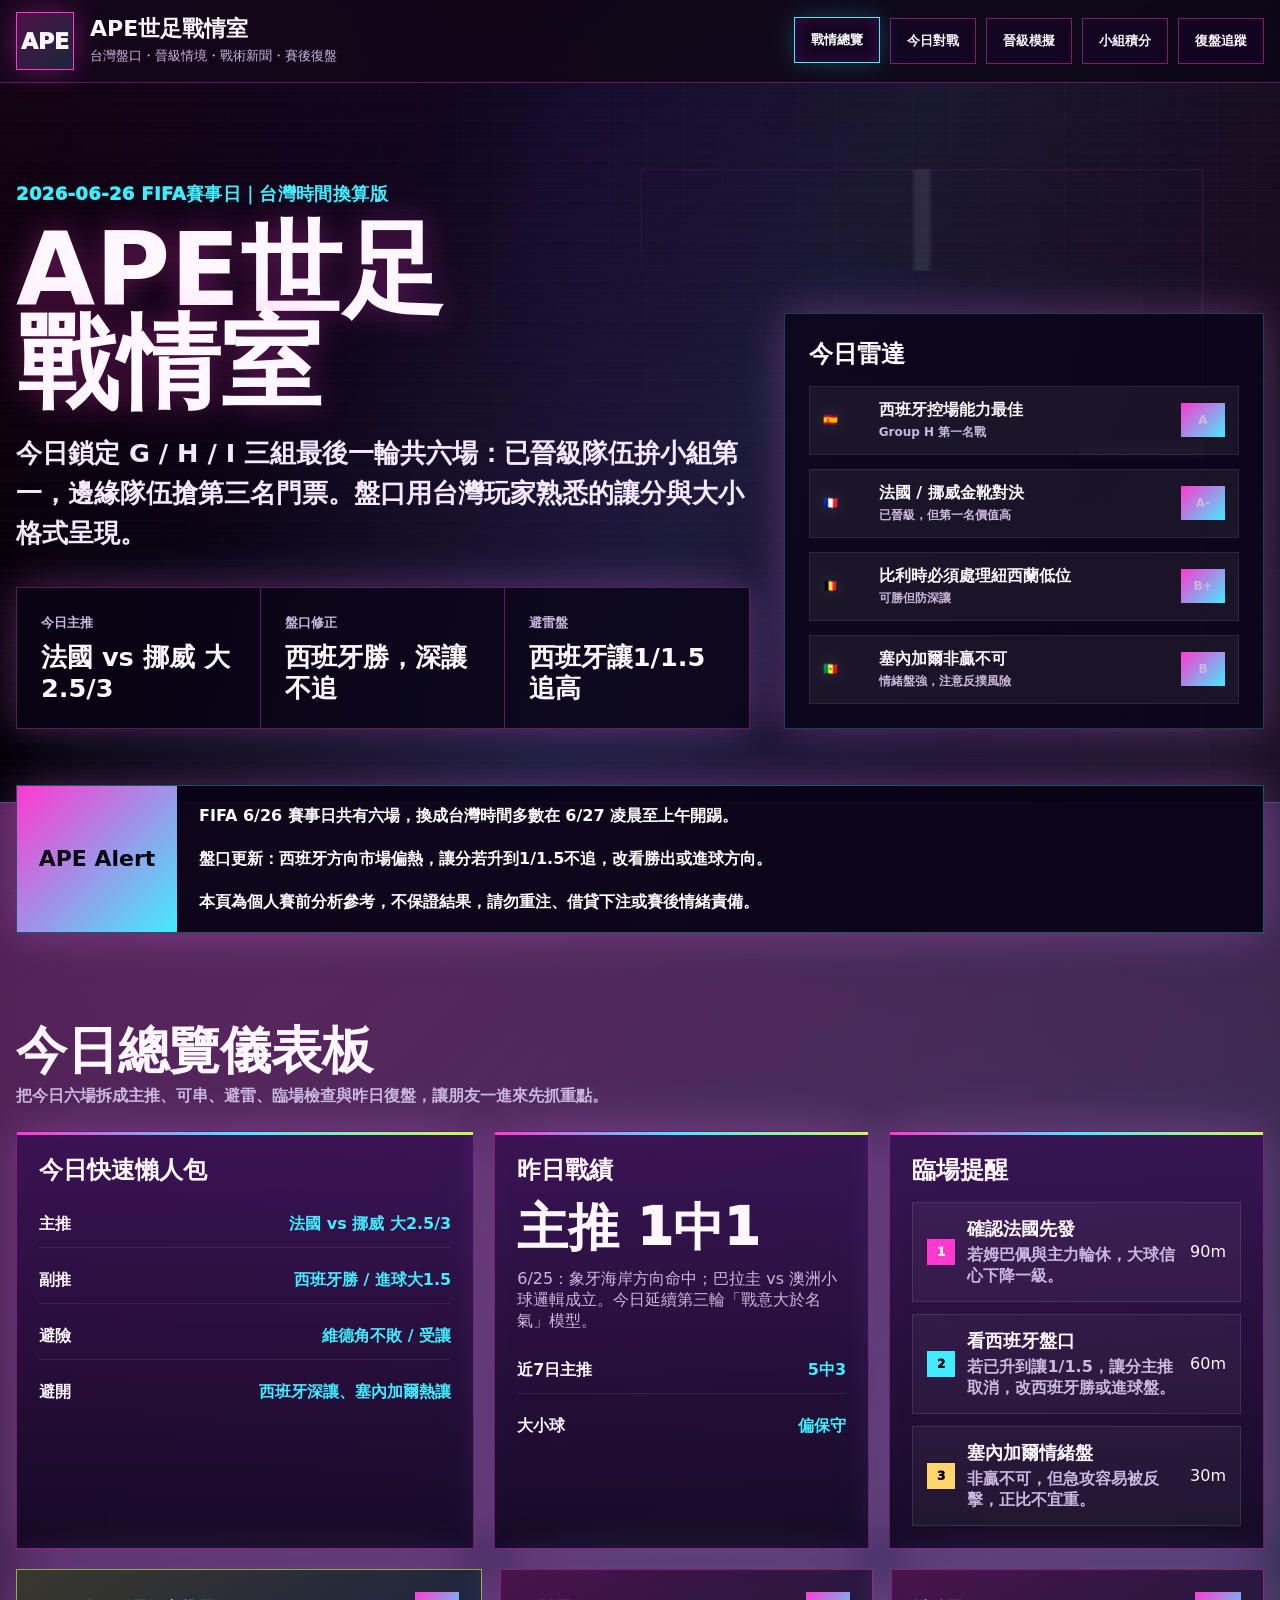
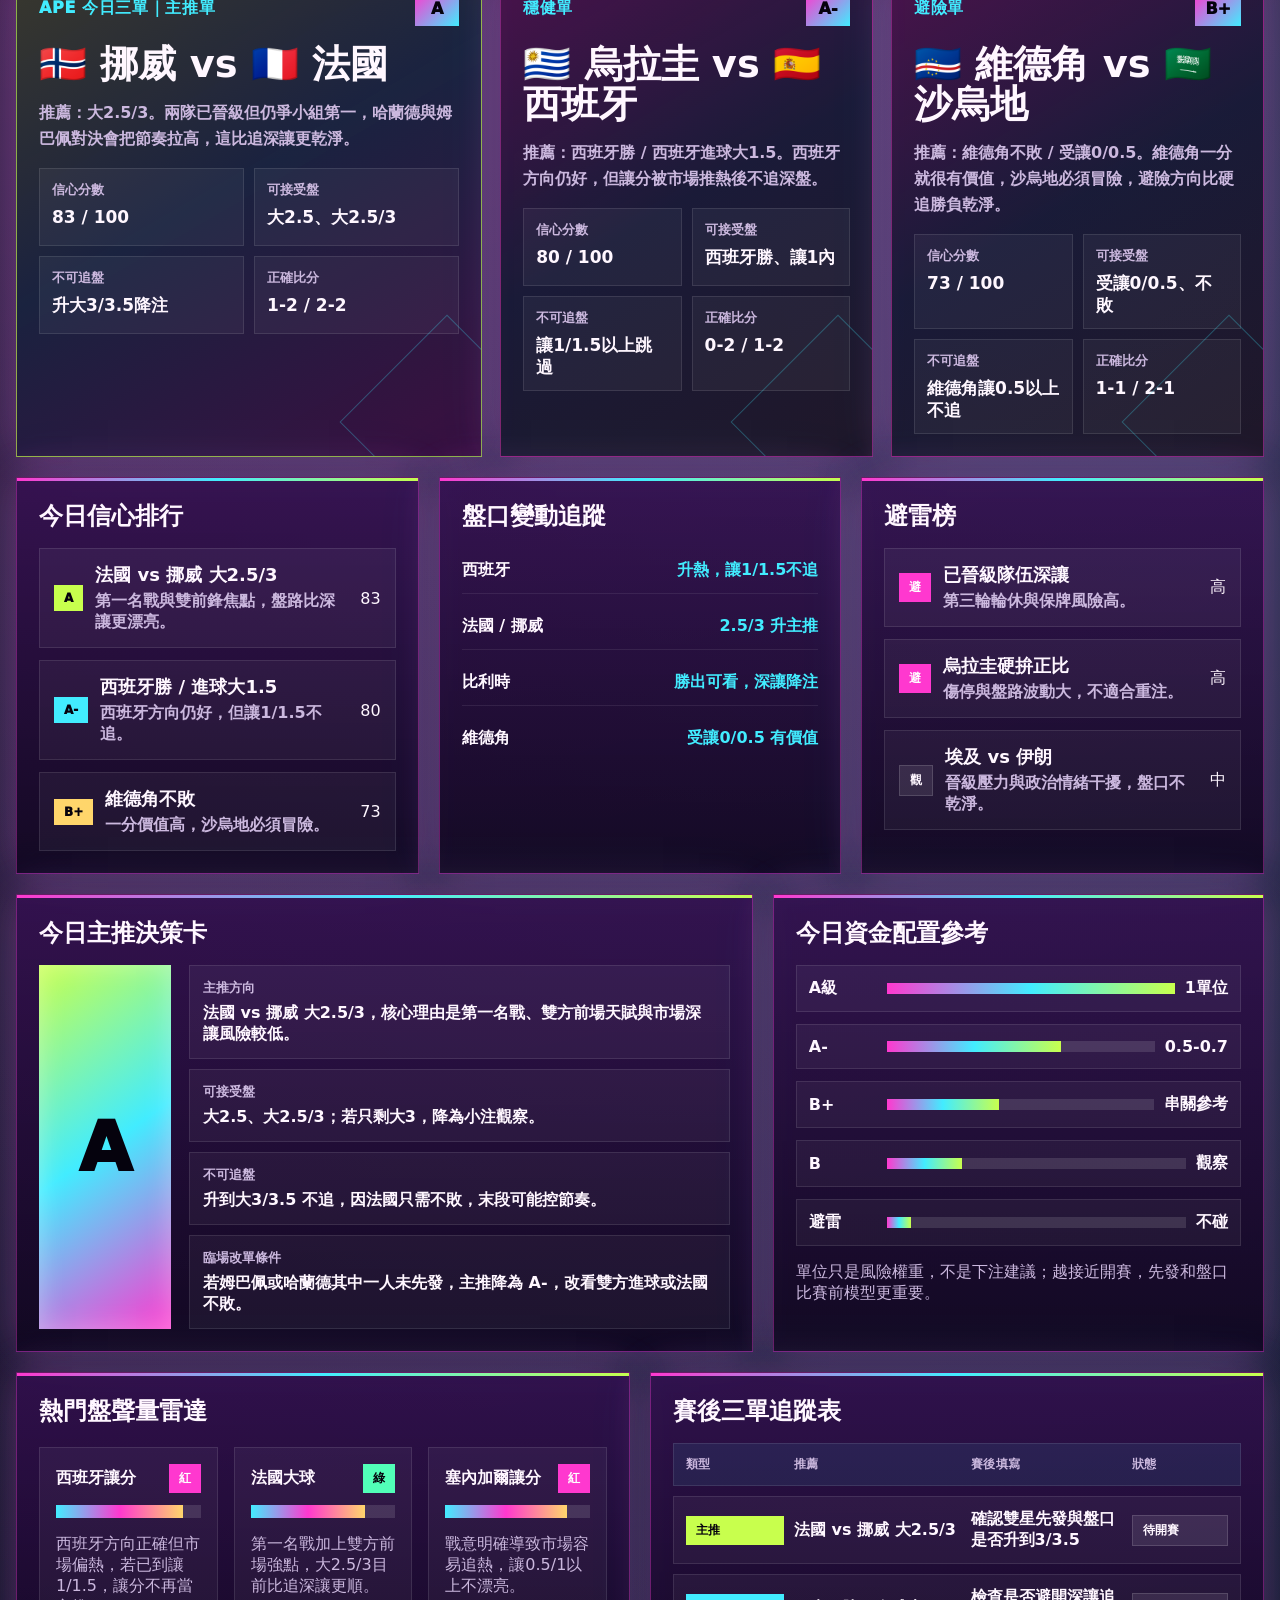
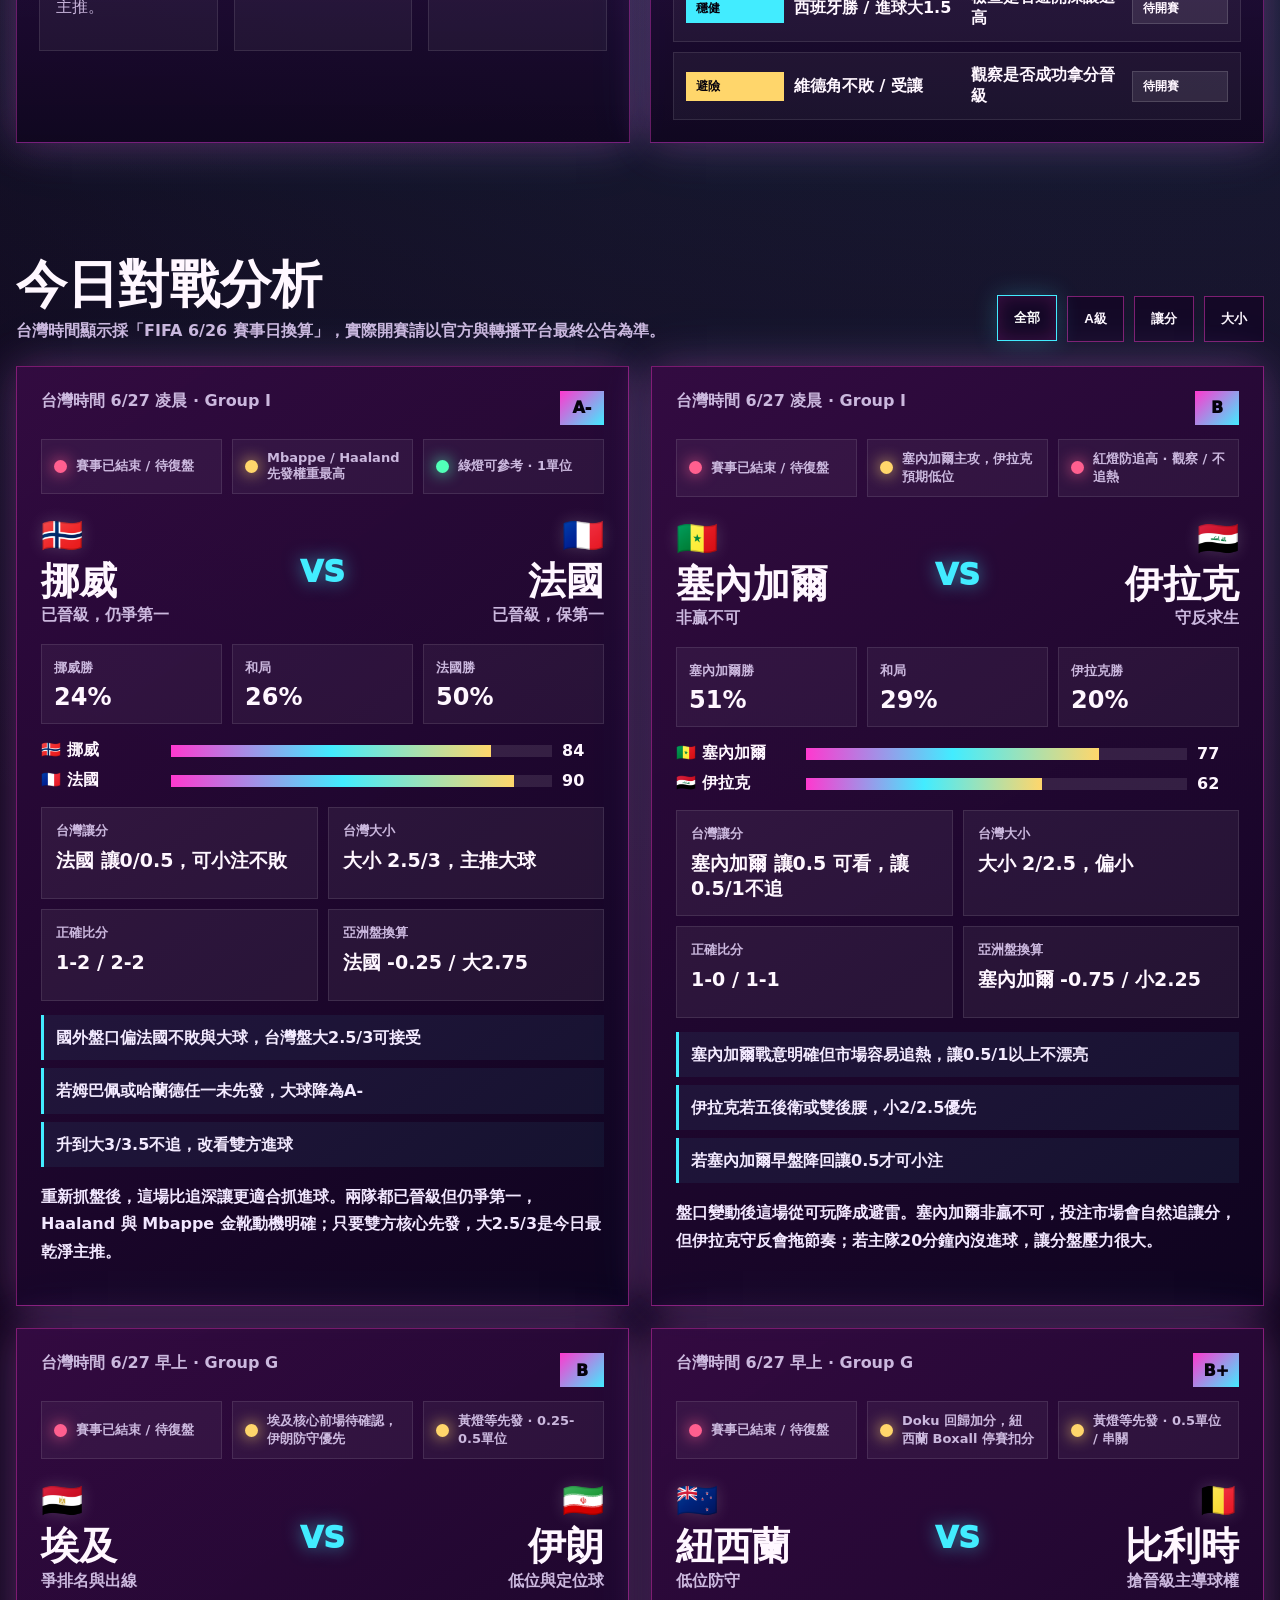
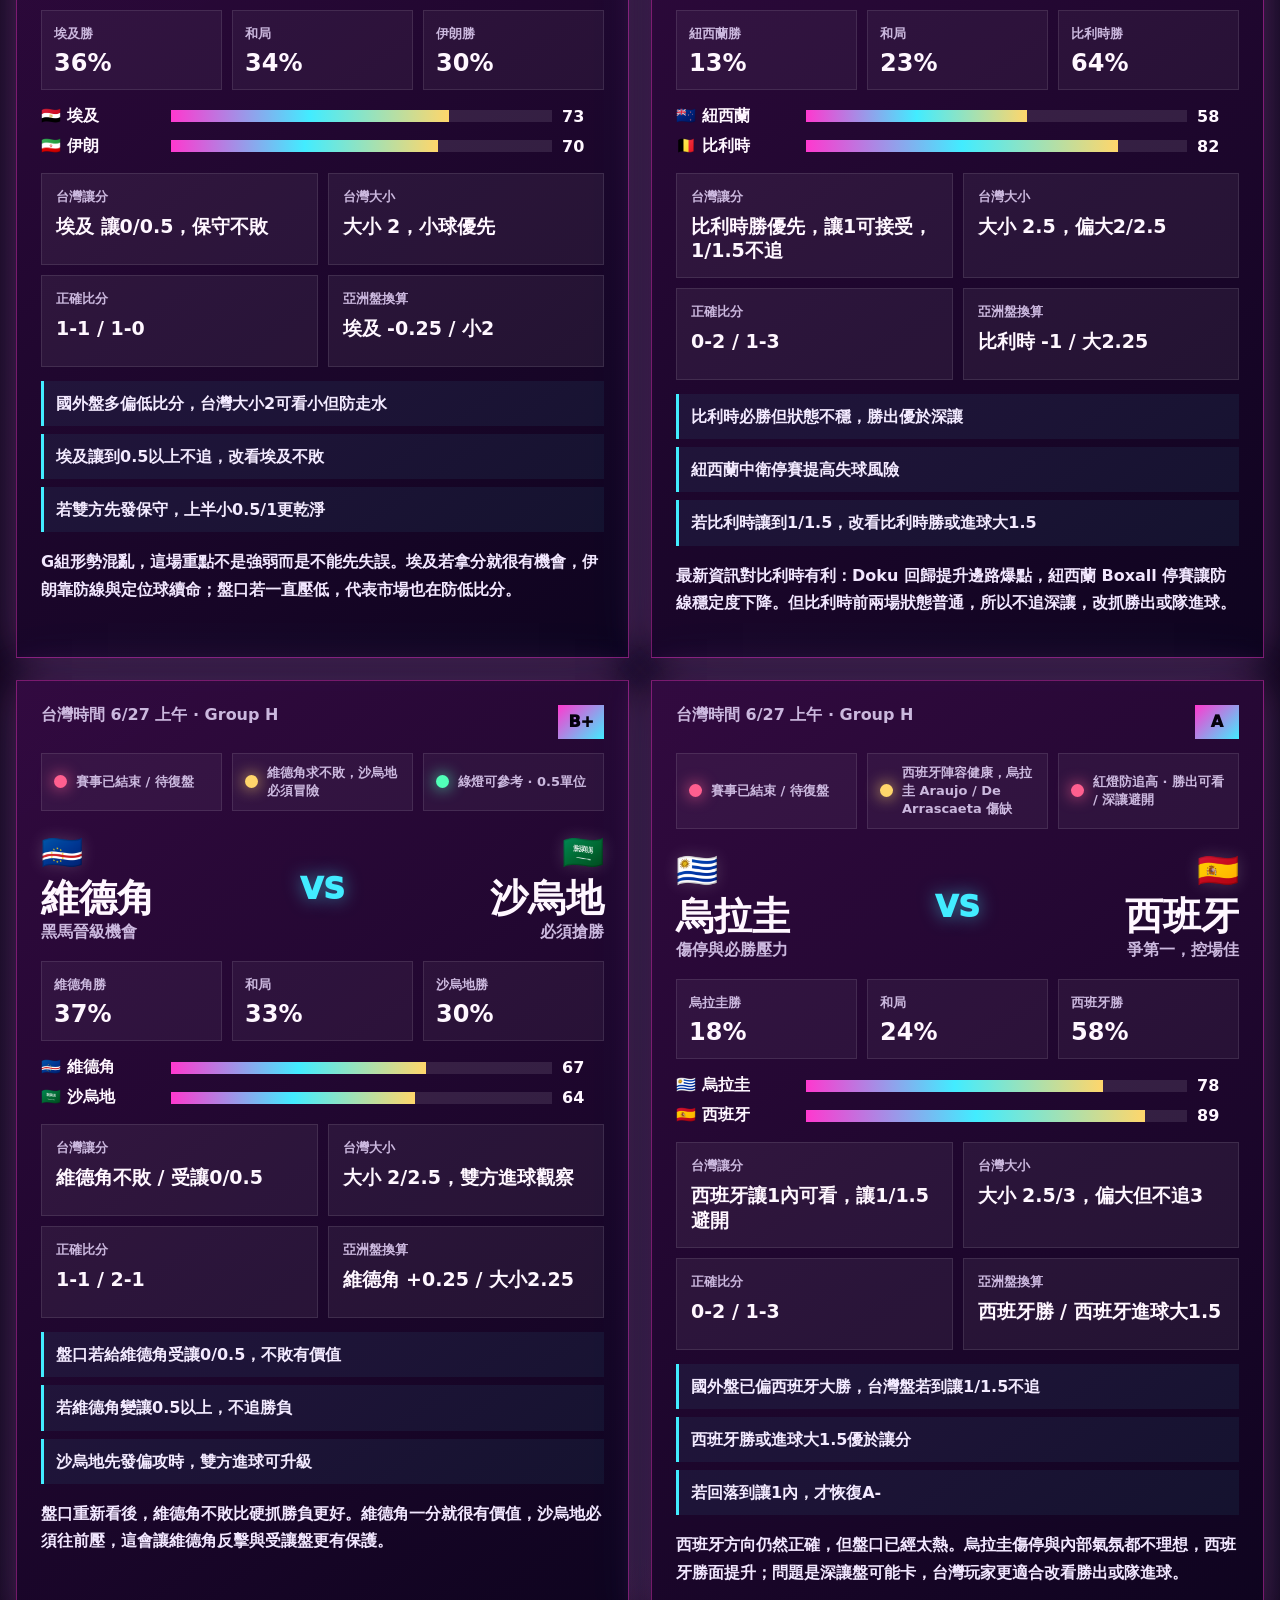
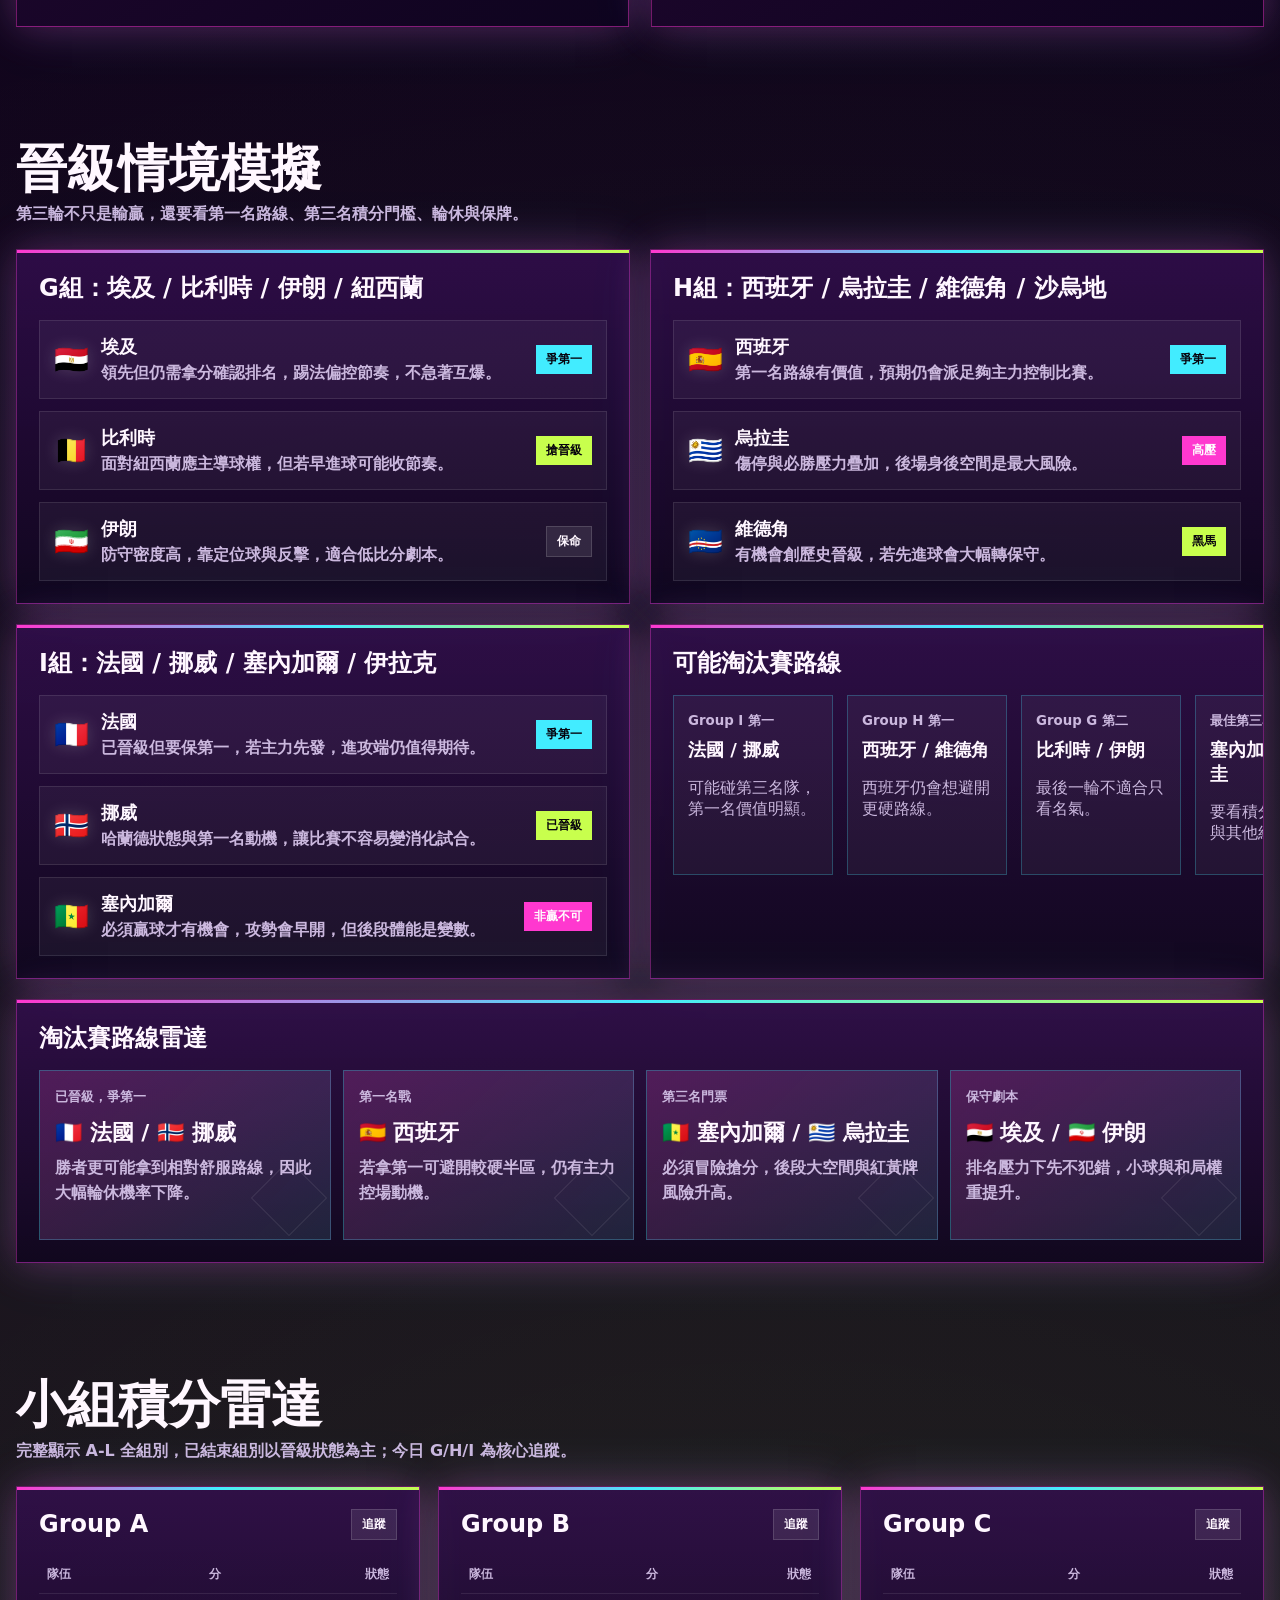
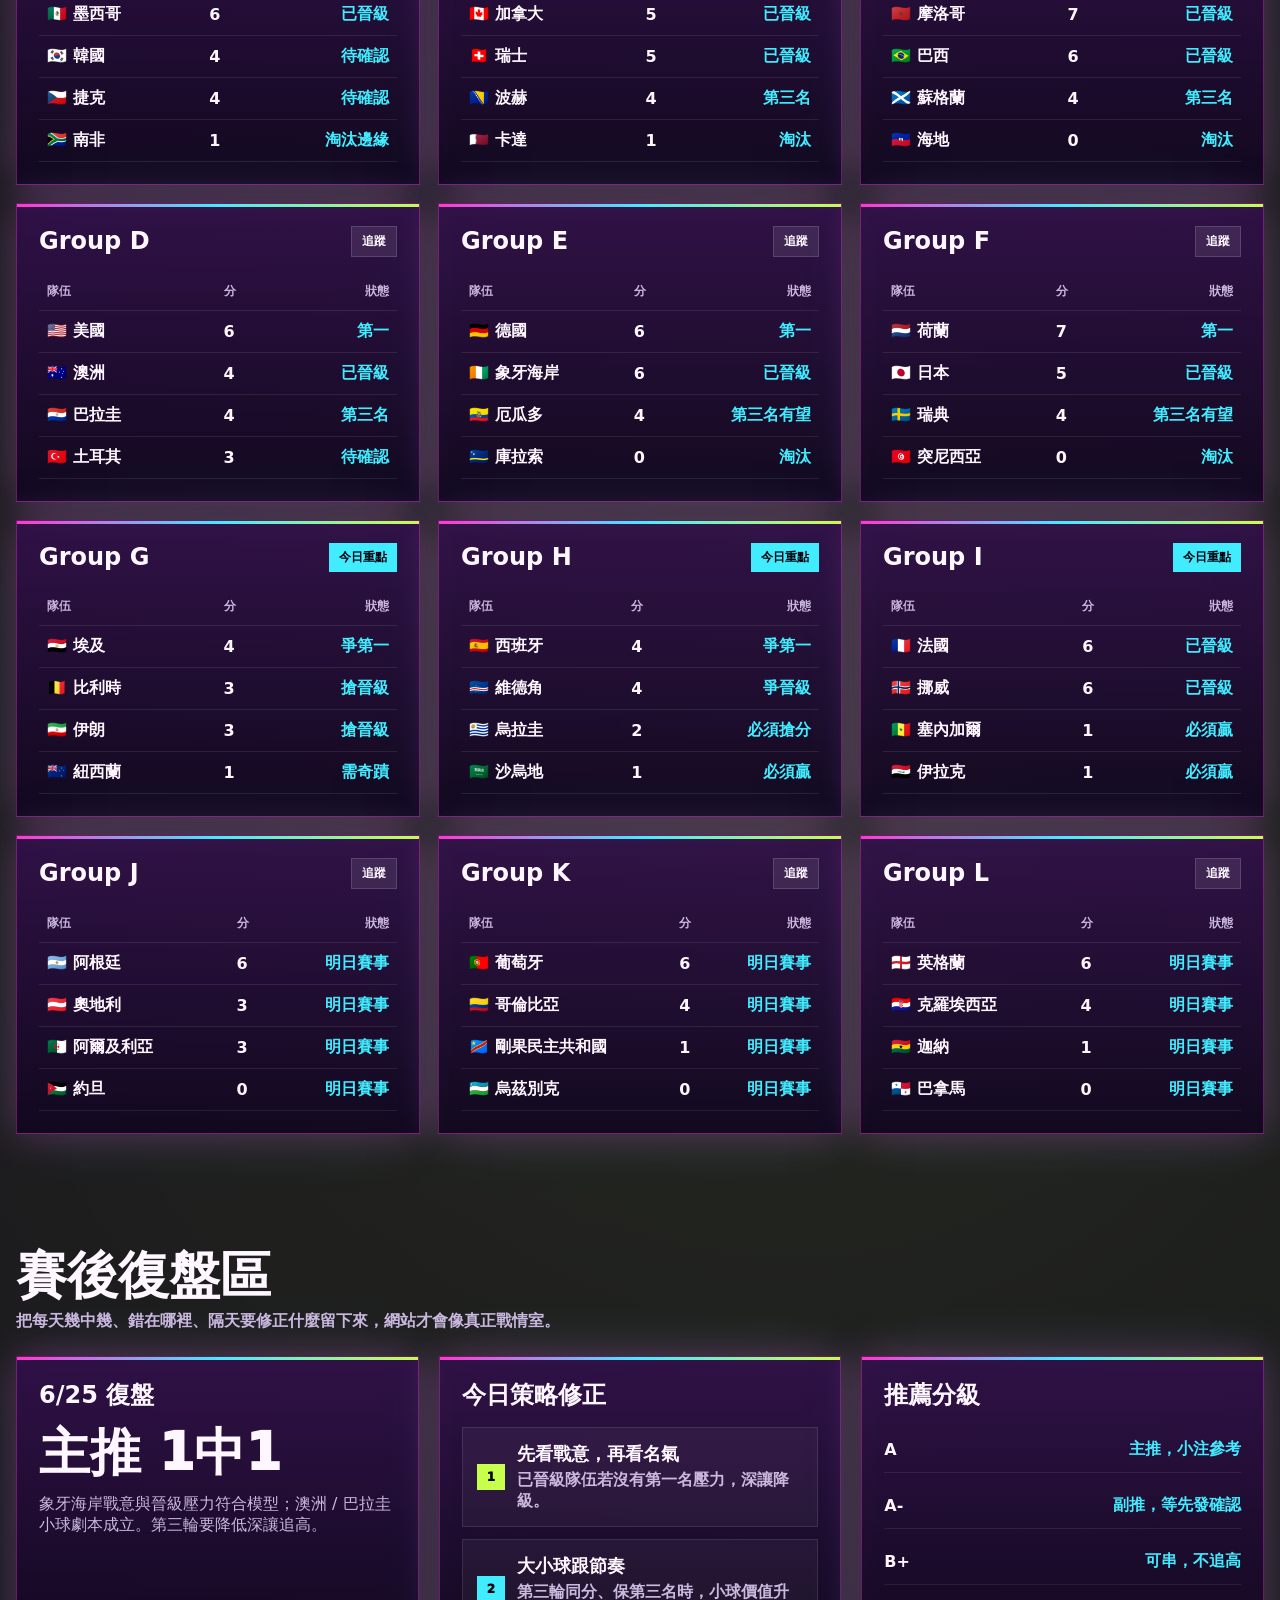
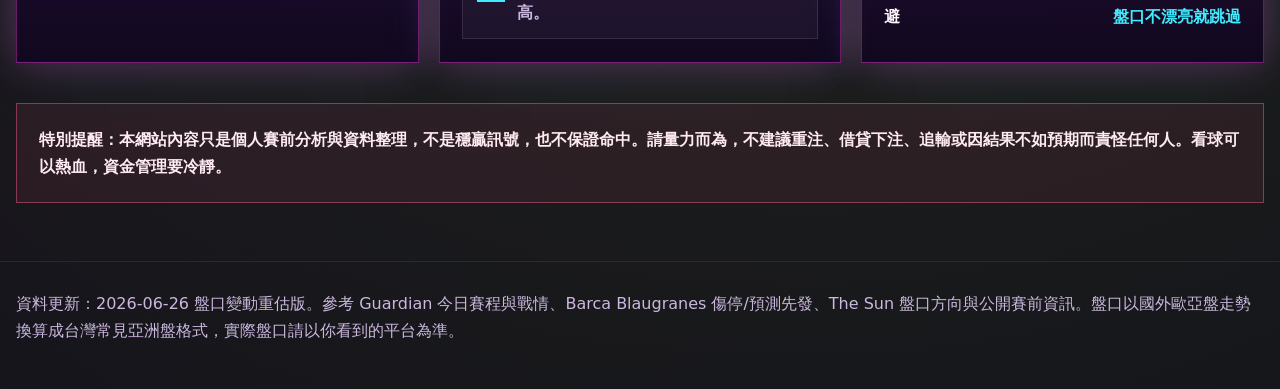
==== index.html @ 77c53200 "Add files via upload" ====
<!doctype html>
<html lang="zh-Hant">
<head>
  <meta charset="utf-8">
  <meta name="viewport" content="width=device-width, initial-scale=1">
  <title>APE世足戰情室｜2026 今日賽事雷達</title>
  <meta name="description" content="APE世足戰情室：台灣時間世足賽程、台灣盤口參考、小組積分、晉級情境、戰術動向與賽後復盤。">
  <style>
    :root {
      --bg: #05020d;
      --panel: rgba(24, 8, 42, .82);
      --panel-2: rgba(45, 11, 72, .72);
      --line: rgba(255, 64, 220, .35);
      --cyan: #42ecff;
      --pink: #ff38cf;
      --violet: #9b5cff;
      --lime: #c8ff4d;
      --gold: #ffd66b;
      --text: #fff7ff;
      --muted: #cbb8de;
      --danger: #ff5f8f;
      --ok: #51ffb8;
      --shadow: 0 0 36px rgba(255, 56, 207, .25), 0 0 60px rgba(66, 236, 255, .12);
      color-scheme: dark;
      font-family: Inter, "Noto Sans TC", "PingFang TC", "Microsoft JhengHei", system-ui, sans-serif;
    }

    * { box-sizing: border-box; }
    html { scroll-behavior: smooth; }
    body {
      margin: 0;
      color: var(--text);
      background:
        radial-gradient(circle at 15% 8%, rgba(255, 56, 207, .32), transparent 28%),
        radial-gradient(circle at 88% 18%, rgba(66, 236, 255, .22), transparent 30%),
        radial-gradient(circle at 62% 88%, rgba(200, 255, 77, .14), transparent 28%),
        linear-gradient(145deg, #05020d 0%, #15051f 42%, #090617 100%);
      min-height: 100vh;
      overflow-x: hidden;
    }

    body::before {
      content: "";
      position: fixed;
      inset: 0;
      pointer-events: none;
      background:
        linear-gradient(rgba(255,255,255,.035) 1px, transparent 1px),
        linear-gradient(90deg, rgba(255,255,255,.035) 1px, transparent 1px);
      background-size: 38px 38px;
      mask-image: linear-gradient(to bottom, black, transparent 88%);
      z-index: -2;
    }

    body::after {
      content: "";
      position: fixed;
      inset: 0;
      pointer-events: none;
      background:
        linear-gradient(120deg, rgba(255, 56, 207, .08), transparent 28%, rgba(66, 236, 255, .06) 55%, transparent 78%),
        repeating-linear-gradient(0deg, transparent 0 9px, rgba(255,255,255,.025) 10px);
      z-index: -1;
    }

    a { color: inherit; }
    .wrap { width: min(1580px, calc(100% - 32px)); margin: 0 auto; }
    .topbar {
      position: sticky;
      top: 0;
      z-index: 20;
      backdrop-filter: blur(22px);
      background: rgba(5, 2, 13, .78);
      border-bottom: 1px solid var(--line);
    }

    .nav {
      min-height: 82px;
      display: flex;
      align-items: center;
      justify-content: space-between;
      gap: 18px;
    }

    .brand { display: flex; align-items: center; gap: 16px; min-width: 280px; }
    .logo {
      width: 58px;
      height: 58px;
      display: grid;
      place-items: center;
      font-weight: 1000;
      font-size: 22px;
      border: 1px solid var(--pink);
      background: linear-gradient(135deg, rgba(255, 56, 207, .25), rgba(66, 236, 255, .14));
      box-shadow: 0 0 28px rgba(255, 56, 207, .34);
    }
    .brand h1 { margin: 0; font-size: 22px; line-height: 1.1; }
    .brand p { margin: 6px 0 0; color: var(--muted); font-size: 13px; }

    .tabs { display: flex; gap: 10px; flex-wrap: wrap; justify-content: flex-end; }
    .tab, .filter {
      appearance: none;
      border: 1px solid rgba(255, 56, 207, .45);
      color: var(--text);
      background: rgba(20, 5, 36, .72);
      padding: 13px 16px;
      font-weight: 850;
      cursor: pointer;
      transition: .18s ease;
      min-height: 46px;
    }
    .tab:hover, .tab.active, .filter:hover, .filter.active {
      border-color: var(--cyan);
      color: white;
      box-shadow: 0 0 24px rgba(66, 236, 255, .22), inset 0 0 18px rgba(255, 56, 207, .18);
      transform: translateY(-1px);
    }

    .hero {
      position: relative;
      min-height: 720px;
      display: grid;
      align-items: center;
      padding: 80px 0 54px;
      overflow: hidden;
      border-bottom: 1px solid rgba(66, 236, 255, .2);
    }
    .hero::before {
      content: "";
      position: absolute;
      inset: 0;
      background:
        linear-gradient(90deg, rgba(5, 2, 13, .96), rgba(13, 4, 30, .64) 46%, rgba(5, 2, 13, .52)),
        url("https://images.unsplash.com/photo-1522778119026-d647f0596c20?auto=format&fit=crop&w=2200&q=80") center/cover;
      filter: saturate(1.3) contrast(1.12);
      z-index: -2;
    }
    .hero::after {
      content: "";
      position: absolute;
      right: 6%;
      top: 12%;
      width: min(560px, 45vw);
      aspect-ratio: 1;
      border: 1px solid rgba(255, 56, 207, .32);
      background:
        linear-gradient(90deg, transparent 48%, rgba(255,255,255,.22) 49% 51%, transparent 52%),
        linear-gradient(0deg, transparent 48%, rgba(255,255,255,.22) 49% 51%, transparent 52%);
      clip-path: polygon(0 0, 100% 0, 100% 100%, 78% 100%, 78% 18%, 0 18%);
      opacity: .42;
      z-index: -1;
    }

    .hero-grid {
      display: grid;
      grid-template-columns: minmax(0, 1.1fr) minmax(320px, .72fr);
      gap: 34px;
      align-items: end;
    }
    .kicker { color: var(--cyan); font-size: 18px; font-weight: 950; letter-spacing: .02em; }
    .hero h2 {
      margin: 18px 0 18px;
      font-size: clamp(58px, 8vw, 132px);
      line-height: .9;
      letter-spacing: 0;
      text-shadow: 0 0 30px rgba(255, 56, 207, .35);
    }
    .hero-lead {
      max-width: 980px;
      color: #f5e9ff;
      font-size: clamp(20px, 2vw, 30px);
      line-height: 1.55;
      font-weight: 750;
    }

    .hero-cards {
      display: grid;
      grid-template-columns: repeat(3, 1fr);
      border: 1px solid var(--line);
      margin-top: 34px;
      background: rgba(8, 4, 22, .76);
      box-shadow: var(--shadow);
    }
    .hero-card { padding: 24px; border-right: 1px solid var(--line); }
    .hero-card:last-child { border-right: 0; }
    .hero-card small { color: var(--muted); font-weight: 900; }
    .hero-card strong { display: block; margin-top: 10px; font-size: clamp(21px, 2vw, 30px); line-height: 1.2; }

    .command {
      background: rgba(9, 4, 25, .78);
      border: 1px solid rgba(66, 236, 255, .25);
      box-shadow: var(--shadow);
      padding: 24px;
    }
    .command h3 { margin: 0 0 16px; font-size: 24px; }
    .command-list { display: grid; gap: 14px; }
    .signal {
      display: grid;
      grid-template-columns: 44px 1fr auto;
      gap: 12px;
      align-items: center;
      padding: 13px;
      background: rgba(255, 255, 255, .055);
      border: 1px solid rgba(255,255,255,.08);
    }
    .flag { font-size: 28px; line-height: 1; filter: drop-shadow(0 0 8px rgba(255,255,255,.16)); }
    .signal b { display: block; font-size: 16px; }
    .signal span { color: var(--muted); font-size: 12px; font-weight: 750; }
    .badge {
      display: inline-grid;
      place-items: center;
      min-width: 44px;
      min-height: 34px;
      padding: 0 10px;
      color: #05020d;
      font-weight: 1000;
      background: linear-gradient(135deg, var(--pink), var(--cyan));
    }

    .alert {
      margin: -18px auto 34px;
      position: relative;
      z-index: 5;
      display: grid;
      grid-template-columns: 160px 1fr;
      border: 1px solid rgba(66, 236, 255, .35);
      background: rgba(7, 3, 20, .9);
      box-shadow: var(--shadow);
    }
    .alert b {
      display: grid;
      place-items: center;
      color: #05020d;
      background: linear-gradient(135deg, var(--pink), var(--cyan));
      font-size: 22px;
      padding: 18px;
    }
    .alert div {
      padding: 18px 22px;
      display: flex;
      gap: 20px;
      flex-wrap: wrap;
      color: #fff;
      font-weight: 850;
      line-height: 1.45;
    }

    section { padding: 58px 0; }
    .section-head {
      display: flex;
      justify-content: space-between;
      gap: 18px;
      align-items: end;
      margin-bottom: 24px;
    }
    .section-head h2 { margin: 0; font-size: clamp(34px, 4vw, 60px); line-height: 1; }
    .section-head p { margin: 10px 0 0; color: var(--muted); font-weight: 700; max-width: 820px; }

    .grid { display: grid; gap: 20px; }
    .dashboard { grid-template-columns: 1.1fr .9fr .9fr; }
    .two { grid-template-columns: repeat(2, minmax(0, 1fr)); }
    .three { grid-template-columns: repeat(3, minmax(0, 1fr)); }
    .four { grid-template-columns: repeat(4, minmax(0, 1fr)); }

    .panel {
      background: linear-gradient(180deg, rgba(53, 14, 82, .78), rgba(16, 6, 31, .88));
      border: 1px solid var(--line);
      box-shadow: var(--shadow);
      padding: 22px;
      position: relative;
      overflow: hidden;
    }
    .panel::before {
      content: "";
      position: absolute;
      inset: 0 0 auto;
      height: 3px;
      background: linear-gradient(90deg, var(--pink), var(--cyan), var(--lime));
    }
    .panel h3 { margin: 0 0 16px; font-size: 24px; }
    .muted { color: var(--muted); }
    .big { font-size: clamp(30px, 4vw, 54px); line-height: 1; margin: 8px 0; font-weight: 1000; }
    .metric-row { display: grid; gap: 10px; }
    .metric {
      display: flex;
      justify-content: space-between;
      gap: 12px;
      align-items: center;
      padding: 12px 0;
      border-bottom: 1px solid rgba(255,255,255,.08);
      font-weight: 850;
    }
    .metric:last-child { border-bottom: 0; }
    .metric strong { color: var(--cyan); }
    .pill {
      display: inline-flex;
      align-items: center;
      gap: 7px;
      color: #06020d;
      background: var(--lime);
      padding: 6px 10px;
      font-size: 12px;
      font-weight: 1000;
      white-space: nowrap;
    }
    .pill.pink { background: var(--pink); color: white; }
    .pill.cyan { background: var(--cyan); }
    .pill.gold { background: var(--gold); }
    .pill.dark { color: var(--text); background: rgba(255,255,255,.09); border: 1px solid rgba(255,255,255,.14); }
    .pill.green { background: var(--ok); }

    .ops-grid {
      display: grid;
      grid-template-columns: 1.2fr .8fr;
      gap: 20px;
      margin-top: 20px;
    }
    .decision-card {
      display: grid;
      grid-template-columns: 132px 1fr;
      gap: 18px;
      align-items: stretch;
    }
    .decision-grade {
      display: grid;
      place-items: center;
      min-height: 180px;
      color: #05020d;
      background: linear-gradient(145deg, var(--lime), var(--cyan), var(--pink));
      font-size: 68px;
      font-weight: 1000;
      box-shadow: inset 0 0 26px rgba(255,255,255,.35);
    }
    .decision-list {
      display: grid;
      gap: 10px;
    }
    .decision-item {
      border: 1px solid rgba(255,255,255,.1);
      background: rgba(255,255,255,.045);
      padding: 13px;
      font-weight: 850;
    }
    .decision-item small {
      display: block;
      color: var(--muted);
      font-weight: 900;
      margin-bottom: 6px;
    }
    .unit-board {
      display: grid;
      gap: 12px;
    }
    .unit-row {
      display: grid;
      grid-template-columns: 68px 1fr auto;
      gap: 10px;
      align-items: center;
      padding: 12px;
      border: 1px solid rgba(255,255,255,.1);
      background: rgba(255,255,255,.045);
      font-weight: 900;
    }
    .unit-bar {
      height: 11px;
      background: rgba(255,255,255,.12);
      overflow: hidden;
    }
    .unit-fill {
      height: 100%;
      background: linear-gradient(90deg, var(--pink), var(--cyan), var(--lime));
    }
    .daily-three {
      display: grid;
      grid-template-columns: 1.15fr .92fr .92fr;
      gap: 18px;
      margin-top: 20px;
    }
    .three-pick {
      position: relative;
      min-height: 310px;
      padding: 22px;
      border: 1px solid rgba(255, 56, 207, .42);
      background:
        linear-gradient(150deg, rgba(255, 56, 207, .22), rgba(66, 236, 255, .08) 48%, rgba(200, 255, 77, .06)),
        rgba(18, 5, 34, .9);
      box-shadow: var(--shadow);
      overflow: hidden;
    }
    .three-pick::after {
      content: "";
      position: absolute;
      right: -42px;
      bottom: -42px;
      width: 150px;
      height: 150px;
      border: 1px solid rgba(66, 236, 255, .28);
      transform: rotate(45deg);
    }
    .three-pick.main {
      border-color: rgba(200, 255, 77, .65);
      background:
        linear-gradient(150deg, rgba(200, 255, 77, .2), rgba(66, 236, 255, .12) 45%, rgba(255, 56, 207, .16)),
        rgba(18, 5, 34, .92);
    }
    .three-head {
      display: flex;
      justify-content: space-between;
      gap: 12px;
      align-items: center;
      margin-bottom: 18px;
    }
    .three-head span:first-child {
      color: var(--cyan);
      font-weight: 1000;
      letter-spacing: .04em;
    }
    .three-pick h3 {
      margin: 0 0 10px;
      font-size: clamp(28px, 3vw, 44px);
      line-height: 1.05;
    }
    .three-pick p {
      color: var(--muted);
      line-height: 1.62;
      font-weight: 740;
    }
    .three-details {
      display: grid;
      grid-template-columns: repeat(2, 1fr);
      gap: 10px;
      margin-top: 16px;
    }
    .three-detail {
      padding: 12px;
      border: 1px solid rgba(255,255,255,.1);
      background: rgba(255,255,255,.045);
      min-height: 78px;
    }
    .three-detail small {
      display: block;
      color: var(--muted);
      font-weight: 900;
      margin-bottom: 7px;
    }
    .three-detail b { font-size: 17px; line-height: 1.3; }
    .heat-grid {
      display: grid;
      grid-template-columns: repeat(3, minmax(0, 1fr));
      gap: 16px;
      margin-top: 20px;
    }
    .heat-card {
      border: 1px solid rgba(255,255,255,.1);
      background: rgba(255,255,255,.045);
      padding: 16px;
    }
    .heat-top {
      display: flex;
      justify-content: space-between;
      gap: 10px;
      align-items: center;
      margin-bottom: 12px;
      font-weight: 1000;
    }
    .heat-meter {
      height: 13px;
      background: rgba(255,255,255,.12);
      margin: 10px 0 12px;
      overflow: hidden;
    }
    .heat-fill {
      height: 100%;
      background: linear-gradient(90deg, var(--cyan), var(--pink), var(--gold));
    }
    .track-table {
      display: grid;
      gap: 10px;
      margin-top: 16px;
    }
    .track-row {
      display: grid;
      grid-template-columns: 98px 1.1fr 1fr 96px;
      gap: 10px;
      align-items: center;
      padding: 12px;
      border: 1px solid rgba(255,255,255,.1);
      background: rgba(255,255,255,.045);
      font-weight: 850;
    }
    .track-row.header {
      color: var(--muted);
      font-size: 12px;
      letter-spacing: .04em;
      text-transform: uppercase;
      background: rgba(66, 236, 255, .08);
    }

    .matches {
      display: grid;
      grid-template-columns: repeat(2, minmax(0, 1fr));
      gap: 22px;
    }
    .match {
      background: linear-gradient(145deg, rgba(54, 11, 68, .9), rgba(14, 4, 31, .92));
      border: 1px solid rgba(255, 56, 207, .42);
      box-shadow: var(--shadow);
      padding: 24px;
      min-height: 560px;
    }
    .match-top { display: flex; justify-content: space-between; gap: 12px; color: var(--muted); font-weight: 900; }
    .status-strip {
      display: grid;
      grid-template-columns: repeat(3, minmax(0, 1fr));
      gap: 10px;
      margin-top: 14px;
    }
    .status-box {
      display: flex;
      align-items: center;
      gap: 9px;
      min-height: 48px;
      padding: 10px 12px;
      border: 1px solid rgba(255,255,255,.1);
      background: rgba(255,255,255,.045);
      color: var(--muted);
      font-size: 13px;
      font-weight: 900;
    }
    .status-dot {
      width: 13px;
      height: 13px;
      flex: 0 0 auto;
      border-radius: 999px;
      box-shadow: 0 0 16px currentColor;
      background: currentColor;
    }
    .light-green { color: var(--ok); }
    .light-yellow { color: var(--gold); }
    .light-red { color: var(--danger); }
    .teams {
      display: grid;
      grid-template-columns: minmax(0, 1fr) 64px minmax(0, 1fr);
      align-items: center;
      gap: 12px;
      margin: 24px 0 18px;
    }
    .team { min-width: 0; }
    .team.right { text-align: right; }
    .team .flag { font-size: 34px; }
    .team h3 { margin: 8px 0 4px; font-size: clamp(26px, 3vw, 42px); line-height: 1.08; }
    .team p { margin: 0; color: var(--muted); font-weight: 800; }
    .vs {
      color: var(--cyan);
      font-size: 30px;
      font-weight: 1000;
      text-align: center;
      text-shadow: 0 0 18px rgba(66, 236, 255, .55);
    }
    .prob {
      display: grid;
      grid-template-columns: repeat(3, 1fr);
      gap: 10px;
      margin: 16px 0;
    }
    .prob div { border: 1px solid rgba(255,255,255,.1); padding: 12px; background: rgba(255,255,255,.045); }
    .prob small { color: var(--muted); font-weight: 900; }
    .prob b { display: block; font-size: 24px; margin-top: 6px; }
    .bar { display: grid; gap: 9px; margin: 15px 0; }
    .power { display: grid; grid-template-columns: 120px 1fr 42px; gap: 10px; align-items: center; font-weight: 900; }
    .track { height: 12px; background: rgba(255,255,255,.1); overflow: hidden; }
    .fill { height: 100%; background: linear-gradient(90deg, var(--pink), var(--cyan), var(--gold)); }
    .pick-grid { display: grid; grid-template-columns: repeat(2, 1fr); gap: 10px; margin-top: 16px; }
    .pick {
      padding: 14px;
      background: rgba(255,255,255,.055);
      border: 1px solid rgba(255,255,255,.1);
      min-height: 92px;
    }
    .pick small { color: var(--muted); display: block; margin-bottom: 8px; font-weight: 900; }
    .pick b { font-size: 19px; line-height: 1.3; }
    .condition-list {
      display: grid;
      gap: 8px;
      margin-top: 14px;
    }
    .condition {
      display: flex;
      gap: 10px;
      align-items: flex-start;
      padding: 11px 12px;
      border-left: 3px solid var(--cyan);
      background: rgba(66, 236, 255, .06);
      color: #f3eaff;
      font-weight: 760;
      line-height: 1.45;
    }
    .analysis {
      margin-top: 16px;
      color: #f2e7ff;
      line-height: 1.72;
      font-weight: 700;
    }

    .rank-list, .scenario-list, .news-list, .review-list { display: grid; gap: 12px; }
    .row-card {
      display: grid;
      grid-template-columns: auto 1fr auto;
      gap: 12px;
      align-items: center;
      border: 1px solid rgba(255,255,255,.1);
      background: rgba(255,255,255,.045);
      padding: 14px;
    }
    .row-card b { font-size: 18px; }
    .row-card p { margin: 4px 0 0; color: var(--muted); font-weight: 700; }

    .standings {
      display: grid;
      grid-template-columns: repeat(3, minmax(0, 1fr));
      gap: 18px;
    }
    .group h3 { display: flex; justify-content: space-between; gap: 10px; align-items: center; }
    table { width: 100%; border-collapse: collapse; font-weight: 800; }
    th, td { padding: 10px 8px; border-bottom: 1px solid rgba(255,255,255,.09); text-align: left; }
    th { color: var(--muted); font-size: 12px; }
    td:last-child, th:last-child { text-align: right; }
    .status { color: var(--cyan); font-weight: 1000; }

    .bracket {
      display: grid;
      grid-template-columns: repeat(4, minmax(160px, 1fr));
      gap: 14px;
    }
    .slot {
      border: 1px solid rgba(66, 236, 255, .25);
      background: rgba(255,255,255,.045);
      padding: 14px;
      min-height: 110px;
    }
    .slot small { color: var(--muted); font-weight: 900; }
    .slot b { display: block; margin-top: 8px; font-size: 18px; }
    .route-map {
      display: grid;
      grid-template-columns: repeat(4, minmax(0, 1fr));
      gap: 12px;
    }
    .route-card {
      min-height: 170px;
      padding: 15px;
      border: 1px solid rgba(66, 236, 255, .26);
      background:
        linear-gradient(135deg, rgba(255, 56, 207, .16), rgba(66, 236, 255, .08)),
        rgba(255,255,255,.04);
      position: relative;
      overflow: hidden;
    }
    .route-card::after {
      content: "";
      position: absolute;
      inset: auto 14px 14px auto;
      width: 52px;
      height: 52px;
      border: 1px solid rgba(255,255,255,.18);
      transform: rotate(45deg);
      opacity: .5;
    }
    .route-card small { color: var(--muted); font-weight: 950; }
    .route-card b { display: block; margin: 12px 0 8px; font-size: 22px; }
    .route-card p { margin: 0; color: var(--muted); line-height: 1.55; font-weight: 720; }

    .disclaimer {
      margin: 40px 0 0;
      padding: 22px;
      border: 1px solid rgba(255, 95, 143, .45);
      background: rgba(255, 95, 143, .08);
      color: #ffeaf2;
      line-height: 1.7;
      font-weight: 760;
    }

    footer {
      color: var(--muted);
      border-top: 1px solid rgba(255,255,255,.08);
      padding: 28px 0 44px;
      line-height: 1.7;
    }

    .hidden { display: none !important; }

    @media (max-width: 1100px) {
      .nav, .section-head { align-items: flex-start; flex-direction: column; }
      .hero-grid, .dashboard, .two, .three, .four, .matches, .standings, .daily-three, .heat-grid { grid-template-columns: 1fr; }
      .ops-grid, .route-map { grid-template-columns: 1fr; }
      .hero-cards { grid-template-columns: 1fr; }
      .hero-card { border-right: 0; border-bottom: 1px solid var(--line); }
      .hero-card:last-child { border-bottom: 0; }
      .bracket { grid-template-columns: repeat(2, 1fr); }
    }

    @media (max-width: 640px) {
      .wrap { width: min(100% - 20px, 1580px); }
      .tabs { width: 100%; display: grid; grid-template-columns: repeat(2, 1fr); }
      .tab { padding: 12px 8px; font-size: 14px; }
      .hero { min-height: 690px; padding-top: 46px; }
      .hero h2 { font-size: 58px; }
      .hero-lead { font-size: 19px; }
      .hero::after { display: none; }
      .alert { grid-template-columns: 1fr; }
      .decision-card { grid-template-columns: 1fr; }
      .status-strip { grid-template-columns: 1fr; }
      .three-details { grid-template-columns: 1fr; }
      .track-row { grid-template-columns: 1fr; }
      .teams { grid-template-columns: 1fr; text-align: left; }
      .team.right { text-align: left; }
      .vs { text-align: left; }
      .prob, .pick-grid, .bracket { grid-template-columns: 1fr; }
      .power { grid-template-columns: 84px 1fr 34px; }
    }
  </style>
</head>
<body>
  <header class="topbar">
    <div class="wrap nav">
      <div class="brand">
        <div class="logo">APE</div>
        <div>
          <h1>APE世足戰情室</h1>
          <p>台灣盤口・晉級情境・戰術新聞・賽後復盤</p>
        </div>
      </div>
      <nav class="tabs" aria-label="主選單">
        <button class="tab active" data-target="overview">戰情總覽</button>
        <button class="tab" data-target="matches">今日對戰</button>
        <button class="tab" data-target="scenario">晉級模擬</button>
        <button class="tab" data-target="standings">小組積分</button>
        <button class="tab" data-target="review">復盤追蹤</button>
      </nav>
    </div>
  </header>

  <main>
    <section class="hero" id="overview">
      <div class="wrap hero-grid">
        <div>
          <div class="kicker">2026-06-26 FIFA賽事日｜台灣時間換算版</div>
          <h2>APE世足<br>戰情室</h2>
          <p class="hero-lead">今日鎖定 G / H / I 三組最後一輪共六場：已晉級隊伍拚小組第一，邊緣隊伍搶第三名門票。盤口用台灣玩家熟悉的讓分與大小格式呈現。</p>
          <div class="hero-cards">
            <div class="hero-card"><small>今日主推</small><strong>法國 vs 挪威 大2.5/3</strong></div>
            <div class="hero-card"><small>盤口修正</small><strong>西班牙勝，深讓不追</strong></div>
            <div class="hero-card"><small>避雷盤</small><strong>西班牙讓1/1.5追高</strong></div>
          </div>
        </div>
        <aside class="command">
          <h3>今日雷達</h3>
          <div class="command-list">
            <div class="signal"><span class="flag">🇪🇸</span><div><b>西班牙控場能力最佳</b><span>Group H 第一名戰</span></div><span class="badge">A</span></div>
            <div class="signal"><span class="flag">🇫🇷</span><div><b>法國 / 挪威金靴對決</b><span>已晉級，但第一名價值高</span></div><span class="badge">A-</span></div>
            <div class="signal"><span class="flag">🇧🇪</span><div><b>比利時必須處理紐西蘭低位</b><span>可勝但防深讓</span></div><span class="badge">B+</span></div>
            <div class="signal"><span class="flag">🇸🇳</span><div><b>塞內加爾非贏不可</b><span>情緒盤強，注意反撲風險</span></div><span class="badge">B</span></div>
          </div>
        </aside>
      </div>
    </section>

    <div class="wrap alert">
      <b>APE Alert</b>
      <div>
        <span>FIFA 6/26 賽事日共有六場，換成台灣時間多數在 6/27 凌晨至上午開踢。</span>
        <span>盤口更新：西班牙方向市場偏熱，讓分若升到1/1.5不追，改看勝出或進球方向。</span>
        <span>本頁為個人賽前分析參考，不保證結果，請勿重注、借貸下注或賽後情緒責備。</span>
      </div>
    </div>

    <section>
      <div class="wrap">
        <div class="section-head">
          <div>
            <h2>今日總覽儀表板</h2>
            <p>把今日六場拆成主推、可串、避雷、臨場檢查與昨日復盤，讓朋友一進來先抓重點。</p>
          </div>
        </div>
        <div class="grid dashboard">
          <article class="panel">
            <h3>今日快速懶人包</h3>
            <div class="metric-row">
              <div class="metric"><span>主推</span><strong>法國 vs 挪威 大2.5/3</strong></div>
              <div class="metric"><span>副推</span><strong>西班牙勝 / 進球大1.5</strong></div>
              <div class="metric"><span>避險</span><strong>維德角不敗 / 受讓</strong></div>
              <div class="metric"><span>避開</span><strong>西班牙深讓、塞內加爾熱讓</strong></div>
            </div>
          </article>
          <article class="panel">
            <h3>昨日戰績</h3>
            <div class="big">主推 1中1</div>
            <p class="muted">6/25：象牙海岸方向命中；巴拉圭 vs 澳洲小球邏輯成立。今日延續第三輪「戰意大於名氣」模型。</p>
            <div class="metric-row">
              <div class="metric"><span>近7日主推</span><strong>5中3</strong></div>
              <div class="metric"><span>大小球</span><strong>偏保守</strong></div>
            </div>
          </article>
          <article class="panel">
            <h3>臨場提醒</h3>
            <div class="rank-list">
              <div class="row-card"><span class="pill pink">1</span><div><b>確認法國先發</b><p>若姆巴佩與主力輪休，大球信心下降一級。</p></div><span>90m</span></div>
              <div class="row-card"><span class="pill cyan">2</span><div><b>看西班牙盤口</b><p>若已升到讓1/1.5，讓分主推取消，改西班牙勝或進球盤。</p></div><span>60m</span></div>
              <div class="row-card"><span class="pill gold">3</span><div><b>塞內加爾情緒盤</b><p>非贏不可，但急攻容易被反擊，正比不宜重。</p></div><span>30m</span></div>
            </div>
          </article>
        </div>
        <div class="daily-three">
          <article class="three-pick main">
            <div class="three-head"><span>APE 今日三單｜主推單</span><span class="badge">A</span></div>
            <h3>🇳🇴 挪威 vs 🇫🇷 法國</h3>
            <p>推薦：大2.5/3。兩隊已晉級但仍爭小組第一，哈蘭德與姆巴佩對決會把節奏拉高，這比追深讓更乾淨。</p>
            <div class="three-details">
              <div class="three-detail"><small>信心分數</small><b>83 / 100</b></div>
              <div class="three-detail"><small>可接受盤</small><b>大2.5、大2.5/3</b></div>
              <div class="three-detail"><small>不可追盤</small><b>升大3/3.5降注</b></div>
              <div class="three-detail"><small>正確比分</small><b>1-2 / 2-2</b></div>
            </div>
          </article>
          <article class="three-pick">
            <div class="three-head"><span>穩健單</span><span class="badge">A-</span></div>
            <h3>🇺🇾 烏拉圭 vs 🇪🇸 西班牙</h3>
            <p>推薦：西班牙勝 / 西班牙進球大1.5。西班牙方向仍好，但讓分被市場推熱後不追深盤。</p>
            <div class="three-details">
              <div class="three-detail"><small>信心分數</small><b>80 / 100</b></div>
              <div class="three-detail"><small>可接受盤</small><b>西班牙勝、讓1內</b></div>
              <div class="three-detail"><small>不可追盤</small><b>讓1/1.5以上跳過</b></div>
              <div class="three-detail"><small>正確比分</small><b>0-2 / 1-2</b></div>
            </div>
          </article>
          <article class="three-pick">
            <div class="three-head"><span>避險單</span><span class="badge">B+</span></div>
            <h3>🇨🇻 維德角 vs 🇸🇦 沙烏地</h3>
            <p>推薦：維德角不敗 / 受讓0/0.5。維德角一分就很有價值，沙烏地必須冒險，避險方向比硬追勝負乾淨。</p>
            <div class="three-details">
              <div class="three-detail"><small>信心分數</small><b>73 / 100</b></div>
              <div class="three-detail"><small>可接受盤</small><b>受讓0/0.5、不敗</b></div>
              <div class="three-detail"><small>不可追盤</small><b>維德角讓0.5以上不追</b></div>
              <div class="three-detail"><small>正確比分</small><b>1-1 / 2-1</b></div>
            </div>
          </article>
        </div>

        <div class="grid three" style="margin-top:20px">
          <article class="panel">
            <h3>今日信心排行</h3>
            <div class="rank-list">
              <div class="row-card"><span class="pill">A</span><div><b>法國 vs 挪威 大2.5/3</b><p>第一名戰與雙前鋒焦點，盤路比深讓更漂亮。</p></div><span>83</span></div>
              <div class="row-card"><span class="pill cyan">A-</span><div><b>西班牙勝 / 進球大1.5</b><p>西班牙方向仍好，但讓1/1.5不追。</p></div><span>80</span></div>
              <div class="row-card"><span class="pill gold">B+</span><div><b>維德角不敗</b><p>一分價值高，沙烏地必須冒險。</p></div><span>73</span></div>
            </div>
          </article>
          <article class="panel">
            <h3>盤口變動追蹤</h3>
            <div class="metric-row">
              <div class="metric"><span>西班牙</span><strong>升熱，讓1/1.5不追</strong></div>
              <div class="metric"><span>法國 / 挪威</span><strong>2.5/3 升主推</strong></div>
              <div class="metric"><span>比利時</span><strong>勝出可看，深讓降注</strong></div>
              <div class="metric"><span>維德角</span><strong>受讓0/0.5 有價值</strong></div>
            </div>
          </article>
          <article class="panel">
            <h3>避雷榜</h3>
            <div class="rank-list">
              <div class="row-card"><span class="pill pink">避</span><div><b>已晉級隊伍深讓</b><p>第三輪輪休與保牌風險高。</p></div><span>高</span></div>
              <div class="row-card"><span class="pill pink">避</span><div><b>烏拉圭硬拚正比</b><p>傷停與盤路波動大，不適合重注。</p></div><span>高</span></div>
              <div class="row-card"><span class="pill dark">觀</span><div><b>埃及 vs 伊朗</b><p>晉級壓力與政治情緒干擾，盤口不乾淨。</p></div><span>中</span></div>
            </div>
          </article>
        </div>
        <div class="ops-grid">
          <article class="panel">
            <h3>今日主推決策卡</h3>
            <div class="decision-card">
              <div class="decision-grade">A</div>
              <div class="decision-list">
                <div class="decision-item"><small>主推方向</small>法國 vs 挪威 大2.5/3，核心理由是第一名戰、雙方前場天賦與市場深讓風險較低。</div>
                <div class="decision-item"><small>可接受盤</small>大2.5、大2.5/3；若只剩大3，降為小注觀察。</div>
                <div class="decision-item"><small>不可追盤</small>升到大3/3.5 不追，因法國只需不敗，末段可能控節奏。</div>
                <div class="decision-item"><small>臨場改單條件</small>若姆巴佩或哈蘭德其中一人未先發，主推降為 A-，改看雙方進球或法國不敗。</div>
              </div>
            </div>
          </article>
          <article class="panel">
            <h3>今日資金配置參考</h3>
            <div class="unit-board">
              <div class="unit-row"><span>A級</span><div class="unit-bar"><div class="unit-fill" style="width:100%"></div></div><b>1單位</b></div>
              <div class="unit-row"><span>A-</span><div class="unit-bar"><div class="unit-fill" style="width:65%"></div></div><b>0.5-0.7</b></div>
              <div class="unit-row"><span>B+</span><div class="unit-bar"><div class="unit-fill" style="width:42%"></div></div><b>串關參考</b></div>
              <div class="unit-row"><span>B</span><div class="unit-bar"><div class="unit-fill" style="width:25%"></div></div><b>觀察</b></div>
              <div class="unit-row"><span>避雷</span><div class="unit-bar"><div class="unit-fill" style="width:8%"></div></div><b>不碰</b></div>
            </div>
            <p class="muted" style="margin-bottom:0">單位只是風險權重，不是下注建議；越接近開賽，先發和盤口比賽前模型更重要。</p>
          </article>
        </div>
        <div class="grid two" style="margin-top:20px">
          <article class="panel">
            <h3>熱門盤聲量雷達</h3>
            <div class="heat-grid">
              <div class="heat-card">
                <div class="heat-top"><span>西班牙讓分</span><span class="pill pink">紅</span></div>
                <div class="heat-meter"><div class="heat-fill" style="width:88%"></div></div>
                <p class="muted">西班牙方向正確但市場偏熱，若已到讓1/1.5，讓分不再當主推。</p>
              </div>
              <div class="heat-card">
                <div class="heat-top"><span>法國大球</span><span class="pill green">綠</span></div>
                <div class="heat-meter"><div class="heat-fill" style="width:79%"></div></div>
                <p class="muted">第一名戰加上雙方前場強點，大2.5/3目前比追深讓更順。</p>
              </div>
              <div class="heat-card">
                <div class="heat-top"><span>塞內加爾讓分</span><span class="pill pink">紅</span></div>
                <div class="heat-meter"><div class="heat-fill" style="width:84%"></div></div>
                <p class="muted">戰意明確導致市場容易追熱，讓0.5/1以上不漂亮。</p>
              </div>
            </div>
          </article>
          <article class="panel">
            <h3>賽後三單追蹤表</h3>
            <div class="track-table">
              <div class="track-row header"><span>類型</span><span>推薦</span><span>賽後填寫</span><span>狀態</span></div>
              <div class="track-row"><span class="pill">主推</span><span>法國 vs 挪威 大2.5/3</span><span>確認雙星先發與盤口是否升到3/3.5</span><span class="pill dark">待開賽</span></div>
              <div class="track-row"><span class="pill cyan">穩健</span><span>西班牙勝 / 進球大1.5</span><span>檢查是否避開深讓追高</span><span class="pill dark">待開賽</span></div>
              <div class="track-row"><span class="pill gold">避險</span><span>維德角不敗 / 受讓</span><span>觀察是否成功拿分晉級</span><span class="pill dark">待開賽</span></div>
            </div>
          </article>
        </div>
      </div>
    </section>

    <section id="matches">
      <div class="wrap">
        <div class="section-head">
          <div>
            <h2>今日對戰分析</h2>
            <p>台灣時間顯示採「FIFA 6/26 賽事日換算」，實際開賽請以官方與轉播平台最終公告為準。</p>
          </div>
          <div class="tabs">
            <button class="filter active" data-filter="all">全部</button>
            <button class="filter" data-filter="A">A級</button>
            <button class="filter" data-filter="handicap">讓分</button>
            <button class="filter" data-filter="total">大小</button>
          </div>
        </div>
        <div class="matches" id="matchList"></div>
      </div>
    </section>

    <section id="scenario">
      <div class="wrap">
        <div class="section-head">
          <div>
            <h2>晉級情境模擬</h2>
            <p>第三輪不只是輸贏，還要看第一名路線、第三名積分門檻、輪休與保牌。</p>
          </div>
        </div>
        <div class="grid two">
          <article class="panel">
            <h3>G組：埃及 / 比利時 / 伊朗 / 紐西蘭</h3>
            <div class="scenario-list">
              <div class="row-card"><span class="flag">🇪🇬</span><div><b>埃及</b><p>領先但仍需拿分確認排名，踢法偏控節奏，不急著互爆。</p></div><span class="pill cyan">爭第一</span></div>
              <div class="row-card"><span class="flag">🇧🇪</span><div><b>比利時</b><p>面對紐西蘭應主導球權，但若早進球可能收節奏。</p></div><span class="pill">搶晉級</span></div>
              <div class="row-card"><span class="flag">🇮🇷</span><div><b>伊朗</b><p>防守密度高，靠定位球與反擊，適合低比分劇本。</p></div><span class="pill dark">保命</span></div>
            </div>
          </article>
          <article class="panel">
            <h3>H組：西班牙 / 烏拉圭 / 維德角 / 沙烏地</h3>
            <div class="scenario-list">
              <div class="row-card"><span class="flag">🇪🇸</span><div><b>西班牙</b><p>第一名路線有價值，預期仍會派足夠主力控制比賽。</p></div><span class="pill cyan">爭第一</span></div>
              <div class="row-card"><span class="flag">🇺🇾</span><div><b>烏拉圭</b><p>傷停與必勝壓力疊加，後場身後空間是最大風險。</p></div><span class="pill pink">高壓</span></div>
              <div class="row-card"><span class="flag">🇨🇻</span><div><b>維德角</b><p>有機會創歷史晉級，若先進球會大幅轉保守。</p></div><span class="pill">黑馬</span></div>
            </div>
          </article>
          <article class="panel">
            <h3>I組：法國 / 挪威 / 塞內加爾 / 伊拉克</h3>
            <div class="scenario-list">
              <div class="row-card"><span class="flag">🇫🇷</span><div><b>法國</b><p>已晉級但要保第一，若主力先發，進攻端仍值得期待。</p></div><span class="pill cyan">爭第一</span></div>
              <div class="row-card"><span class="flag">🇳🇴</span><div><b>挪威</b><p>哈蘭德狀態與第一名動機，讓比賽不容易變消化試合。</p></div><span class="pill">已晉級</span></div>
              <div class="row-card"><span class="flag">🇸🇳</span><div><b>塞內加爾</b><p>必須贏球才有機會，攻勢會早開，但後段體能是變數。</p></div><span class="pill pink">非贏不可</span></div>
            </div>
          </article>
          <article class="panel">
            <h3>可能淘汰賽路線</h3>
            <div class="bracket">
              <div class="slot"><small>Group I 第一</small><b>法國 / 挪威</b><p class="muted">可能碰第三名隊，第一名價值明顯。</p></div>
              <div class="slot"><small>Group H 第一</small><b>西班牙 / 維德角</b><p class="muted">西班牙仍會想避開更硬路線。</p></div>
              <div class="slot"><small>Group G 第二</small><b>比利時 / 伊朗</b><p class="muted">最後一輪不適合只看名氣。</p></div>
              <div class="slot"><small>最佳第三名</small><b>塞內加爾 / 烏拉圭</b><p class="muted">要看積分、淨勝球與其他組結果。</p></div>
            </div>
          </article>
        </div>
        <article class="panel" style="margin-top:20px">
          <h3>淘汰賽路線雷達</h3>
          <div class="route-map">
            <div class="route-card"><small>已晉級，爭第一</small><b>🇫🇷 法國 / 🇳🇴 挪威</b><p>勝者更可能拿到相對舒服路線，因此大幅輪休機率下降。</p></div>
            <div class="route-card"><small>第一名戰</small><b>🇪🇸 西班牙</b><p>若拿第一可避開較硬半區，仍有主力控場動機。</p></div>
            <div class="route-card"><small>第三名門票</small><b>🇸🇳 塞內加爾 / 🇺🇾 烏拉圭</b><p>必須冒險搶分，後段大空間與紅黃牌風險升高。</p></div>
            <div class="route-card"><small>保守劇本</small><b>🇪🇬 埃及 / 🇮🇷 伊朗</b><p>排名壓力下先不犯錯，小球與和局權重提升。</p></div>
          </div>
        </article>
      </div>
    </section>

    <section id="standings">
      <div class="wrap">
        <div class="section-head">
          <div>
            <h2>小組積分雷達</h2>
            <p>完整顯示 A-L 全組別，已結束組別以晉級狀態為主；今日 G/H/I 為核心追蹤。</p>
          </div>
        </div>
        <div class="standings" id="standingList"></div>
      </div>
    </section>

    <section id="review">
      <div class="wrap">
        <div class="section-head">
          <div>
            <h2>賽後復盤區</h2>
            <p>把每天幾中幾、錯在哪裡、隔天要修正什麼留下來，網站才會像真正戰情室。</p>
          </div>
        </div>
        <div class="grid three">
          <article class="panel">
            <h3>6/25 復盤</h3>
            <div class="big">主推 1中1</div>
            <p class="muted">象牙海岸戰意與晉級壓力符合模型；澳洲 / 巴拉圭小球劇本成立。第三輪要降低深讓追高。</p>
          </article>
          <article class="panel">
            <h3>今日策略修正</h3>
            <div class="review-list">
              <div class="row-card"><span class="pill">1</span><div><b>先看戰意，再看名氣</b><p>已晉級隊伍若沒有第一名壓力，深讓降級。</p></div><span></span></div>
              <div class="row-card"><span class="pill cyan">2</span><div><b>大小球跟節奏</b><p>第三輪同分、保第三名時，小球價值升高。</p></div><span></span></div>
            </div>
          </article>
          <article class="panel">
            <h3>推薦分級</h3>
            <div class="metric-row">
              <div class="metric"><span>A</span><strong>主推，小注參考</strong></div>
              <div class="metric"><span>A-</span><strong>副推，等先發確認</strong></div>
              <div class="metric"><span>B+</span><strong>可串，不追高</strong></div>
              <div class="metric"><span>避</span><strong>盤口不漂亮就跳過</strong></div>
            </div>
          </article>
        </div>
        <div class="disclaimer">
          <b>特別提醒：</b>本網站內容只是個人賽前分析與資料整理，不是穩贏訊號，也不保證命中。請量力而為，不建議重注、借貸下注、追輸或因結果不如預期而責怪任何人。看球可以熱血，資金管理要冷靜。
        </div>
      </div>
    </section>
  </main>

  <footer>
    <div class="wrap">
      資料更新：2026-06-26 盤口變動重估版。參考 Guardian 今日賽程與戰情、Barca Blaugranes 傷停/預測先發、The Sun 盤口方向與公開賽前資訊。盤口以國外歐亞盤走勢換算成台灣常見亞洲盤格式，實際盤口請以你看到的平台為準。
    </div>
  </footer>

  <script>
    const matches = [
      {
        group: "Group I", time: "台灣時間 6/27 凌晨", kickoff: "2026-06-27T03:00:00+08:00", grade: "A-", tags: ["all", "A", "total"],
        lineup: "Mbappe / Haaland 先發權重最高", light: "green", stake: "1單位",
        trigger: ["國外盤口偏法國不敗與大球，台灣盤大2.5/3可接受", "若姆巴佩或哈蘭德任一未先發，大球降為A-", "升到大3/3.5不追，改看雙方進球"],
        home: { flag: "🇳🇴", name: "挪威", note: "已晉級，仍爭第一", power: 84 },
        away: { flag: "🇫🇷", name: "法國", note: "已晉級，保第一", power: 90 },
        probs: ["挪威勝 24%", "和局 26%", "法國勝 50%"],
        handicap: "法國 讓0/0.5，可小注不敗",
        total: "大小 2.5/3，主推大球",
        score: "1-2 / 2-2",
        asia: "法國 -0.25 / 大2.75",
        text: "重新抓盤後，這場比追深讓更適合抓進球。兩隊都已晉級但仍爭第一，Haaland 與 Mbappe 金靴動機明確；只要雙方核心先發，大2.5/3是今日最乾淨主推。"
      },
      {
        group: "Group I", time: "台灣時間 6/27 凌晨", kickoff: "2026-06-27T03:00:00+08:00", grade: "B", tags: ["all", "handicap"],
        lineup: "塞內加爾主攻，伊拉克預期低位", light: "red", stake: "觀察 / 不追熱",
        trigger: ["塞內加爾戰意明確但市場容易追熱，讓0.5/1以上不漂亮", "伊拉克若五後衛或雙後腰，小2/2.5優先", "若塞內加爾早盤降回讓0.5才可小注"],
        home: { flag: "🇸🇳", name: "塞內加爾", note: "非贏不可", power: 77 },
        away: { flag: "🇮🇶", name: "伊拉克", note: "守反求生", power: 62 },
        probs: ["塞內加爾勝 51%", "和局 29%", "伊拉克勝 20%"],
        handicap: "塞內加爾 讓0.5 可看，讓0.5/1不追",
        total: "大小 2/2.5，偏小",
        score: "1-0 / 1-1",
        asia: "塞內加爾 -0.75 / 小2.25",
        text: "盤口變動後這場從可玩降成避雷。塞內加爾非贏不可，投注市場會自然追讓分，但伊拉克守反會拖節奏；若主隊20分鐘內沒進球，讓分盤壓力很大。"
      },
      {
        group: "Group G", time: "台灣時間 6/27 早上", kickoff: "2026-06-27T06:00:00+08:00", grade: "B", tags: ["all", "total"],
        lineup: "埃及核心前場待確認，伊朗防守優先", light: "yellow", stake: "0.25-0.5單位",
        trigger: ["國外盤多偏低比分，台灣大小2可看小但防走水", "埃及讓到0.5以上不追，改看埃及不敗", "若雙方先發保守，上半小0.5/1更乾淨"],
        home: { flag: "🇪🇬", name: "埃及", note: "爭排名與出線", power: 73 },
        away: { flag: "🇮🇷", name: "伊朗", note: "低位與定位球", power: 70 },
        probs: ["埃及勝 36%", "和局 34%", "伊朗勝 30%"],
        handicap: "埃及 讓0/0.5，保守不敗",
        total: "大小 2，小球優先",
        score: "1-1 / 1-0",
        asia: "埃及 -0.25 / 小2",
        text: "G組形勢混亂，這場重點不是強弱而是不能先失誤。埃及若拿分就很有機會，伊朗靠防線與定位球續命；盤口若一直壓低，代表市場也在防低比分。"
      },
      {
        group: "Group G", time: "台灣時間 6/27 早上", kickoff: "2026-06-27T06:00:00+08:00", grade: "B+", tags: ["all", "handicap"],
        lineup: "Doku 回歸加分，紐西蘭 Boxall 停賽扣分", light: "yellow", stake: "0.5單位 / 串關",
        trigger: ["比利時必勝但狀態不穩，勝出優於深讓", "紐西蘭中衛停賽提高失球風險", "若比利時讓到1/1.5，改看比利時勝或進球大1.5"],
        home: { flag: "🇳🇿", name: "紐西蘭", note: "低位防守", power: 58 },
        away: { flag: "🇧🇪", name: "比利時", note: "搶晉級主導球權", power: 82 },
        probs: ["紐西蘭勝 13%", "和局 23%", "比利時勝 64%"],
        handicap: "比利時勝優先，讓1可接受，1/1.5不追",
        total: "大小 2.5，偏大2/2.5",
        score: "0-2 / 1-3",
        asia: "比利時 -1 / 大2.25",
        text: "最新資訊對比利時有利：Doku 回歸提升邊路爆點，紐西蘭 Boxall 停賽讓防線穩定度下降。但比利時前兩場狀態普通，所以不追深讓，改抓勝出或隊進球。"
      },
      {
        group: "Group H", time: "台灣時間 6/27 上午", kickoff: "2026-06-27T09:00:00+08:00", grade: "B+", tags: ["all", "handicap"],
        lineup: "維德角求不敗，沙烏地必須冒險", light: "green", stake: "0.5單位",
        trigger: ["盤口若給維德角受讓0/0.5，不敗有價值", "若維德角變讓0.5以上，不追勝負", "沙烏地先發偏攻時，雙方進球可升級"],
        home: { flag: "🇨🇻", name: "維德角", note: "黑馬晉級機會", power: 67 },
        away: { flag: "🇸🇦", name: "沙烏地", note: "必須搶勝", power: 64 },
        probs: ["維德角勝 37%", "和局 33%", "沙烏地勝 30%"],
        handicap: "維德角不敗 / 受讓0/0.5",
        total: "大小 2/2.5，雙方進球觀察",
        score: "1-1 / 2-1",
        asia: "維德角 +0.25 / 大小2.25",
        text: "盤口重新看後，維德角不敗比硬抓勝負更好。維德角一分就很有價值，沙烏地必須往前壓，這會讓維德角反擊與受讓盤更有保護。"
      },
      {
        group: "Group H", time: "台灣時間 6/27 上午", kickoff: "2026-06-27T09:00:00+08:00", grade: "A", tags: ["all", "A", "handicap"],
        lineup: "西班牙陣容健康，烏拉圭 Araujo / De Arrascaeta 傷缺", light: "red", stake: "勝出可看 / 深讓避開",
        trigger: ["國外盤已偏西班牙大勝，台灣盤若到讓1/1.5不追", "西班牙勝或進球大1.5優於讓分", "若回落到讓1內，才恢復A-"],
        home: { flag: "🇺🇾", name: "烏拉圭", note: "傷停與必勝壓力", power: 78 },
        away: { flag: "🇪🇸", name: "西班牙", note: "爭第一，控場佳", power: 89 },
        probs: ["烏拉圭勝 18%", "和局 24%", "西班牙勝 58%"],
        handicap: "西班牙讓1內可看，讓1/1.5避開",
        total: "大小 2.5/3，偏大但不追3",
        score: "0-2 / 1-3",
        asia: "西班牙勝 / 西班牙進球大1.5",
        text: "西班牙方向仍然正確，但盤口已經太熱。烏拉圭傷停與內部氣氛都不理想，西班牙勝面提升；問題是深讓盤可能卡，台灣玩家更適合改看勝出或隊進球。"
      }
    ];

    const groups = [
      ["A", [["🇲🇽 墨西哥", 6, "已晉級"], ["🇰🇷 韓國", 4, "待確認"], ["🇨🇿 捷克", 4, "待確認"], ["🇿🇦 南非", 1, "淘汰邊緣"]]],
      ["B", [["🇨🇦 加拿大", 5, "已晉級"], ["🇨🇭 瑞士", 5, "已晉級"], ["🇧🇦 波赫", 4, "第三名"], ["🇶🇦 卡達", 1, "淘汰"]]],
      ["C", [["🇲🇦 摩洛哥", 7, "已晉級"], ["🇧🇷 巴西", 6, "已晉級"], ["🏴󠁧󠁢󠁳󠁣󠁴󠁿 蘇格蘭", 4, "第三名"], ["🇭🇹 海地", 0, "淘汰"]]],
      ["D", [["🇺🇸 美國", 6, "第一"], ["🇦🇺 澳洲", 4, "已晉級"], ["🇵🇾 巴拉圭", 4, "第三名"], ["🇹🇷 土耳其", 3, "待確認"]]],
      ["E", [["🇩🇪 德國", 6, "第一"], ["🇨🇮 象牙海岸", 6, "已晉級"], ["🇪🇨 厄瓜多", 4, "第三名有望"], ["🇨🇼 庫拉索", 0, "淘汰"]]],
      ["F", [["🇳🇱 荷蘭", 7, "第一"], ["🇯🇵 日本", 5, "已晉級"], ["🇸🇪 瑞典", 4, "第三名有望"], ["🇹🇳 突尼西亞", 0, "淘汰"]]],
      ["G", [["🇪🇬 埃及", 4, "爭第一"], ["🇧🇪 比利時", 3, "搶晉級"], ["🇮🇷 伊朗", 3, "搶晉級"], ["🇳🇿 紐西蘭", 1, "需奇蹟"]]],
      ["H", [["🇪🇸 西班牙", 4, "爭第一"], ["🇨🇻 維德角", 4, "爭晉級"], ["🇺🇾 烏拉圭", 2, "必須搶分"], ["🇸🇦 沙烏地", 1, "必須贏"]]],
      ["I", [["🇫🇷 法國", 6, "已晉級"], ["🇳🇴 挪威", 6, "已晉級"], ["🇸🇳 塞內加爾", 1, "必須贏"], ["🇮🇶 伊拉克", 1, "必須贏"]]],
      ["J", [["🇦🇷 阿根廷", 6, "明日賽事"], ["🇦🇹 奧地利", 3, "明日賽事"], ["🇩🇿 阿爾及利亞", 3, "明日賽事"], ["🇯🇴 約旦", 0, "明日賽事"]]],
      ["K", [["🇵🇹 葡萄牙", 6, "明日賽事"], ["🇨🇴 哥倫比亞", 4, "明日賽事"], ["🇨🇩 剛果民主共和國", 1, "明日賽事"], ["🇺🇿 烏茲別克", 0, "明日賽事"]]],
      ["L", [["🏴󠁧󠁢󠁥󠁮󠁧󠁿 英格蘭", 6, "明日賽事"], ["🇭🇷 克羅埃西亞", 4, "明日賽事"], ["🇬🇭 迦納", 1, "明日賽事"], ["🇵🇦 巴拿馬", 0, "明日賽事"]]]
    ];

    function renderMatches(filter = "all") {
      const root = document.getElementById("matchList");
      root.innerHTML = matches
        .filter(match => match.tags.includes(filter))
        .map(match => `
          <article class="match">
            <div class="match-top"><span>${match.time} · ${match.group}</span><span class="badge">${match.grade}</span></div>
            <div class="status-strip">
              <div class="status-box"><span class="status-dot light-${countdownTone(match.kickoff)}"></span>${countdownText(match.kickoff)}</div>
              <div class="status-box"><span class="status-dot light-yellow"></span>${match.lineup}</div>
              <div class="status-box"><span class="status-dot light-${match.light}"></span>${lightText(match.light)} · ${match.stake}</div>
            </div>
            <div class="teams">
              <div class="team"><span class="flag">${match.home.flag}</span><h3>${match.home.name}</h3><p>${match.home.note}</p></div>
              <div class="vs">VS</div>
              <div class="team right"><span class="flag">${match.away.flag}</span><h3>${match.away.name}</h3><p>${match.away.note}</p></div>
            </div>
            <div class="prob">
              ${match.probs.map(item => {
                const [label, value] = item.split(" ");
                return `<div><small>${label}</small><b>${value}</b></div>`;
              }).join("")}
            </div>
            <div class="bar">
              <div class="power"><span>${match.home.flag} ${match.home.name}</span><div class="track"><div class="fill" style="width:${match.home.power}%"></div></div><b>${match.home.power}</b></div>
              <div class="power"><span>${match.away.flag} ${match.away.name}</span><div class="track"><div class="fill" style="width:${match.away.power}%"></div></div><b>${match.away.power}</b></div>
            </div>
            <div class="pick-grid">
              <div class="pick"><small>台灣讓分</small><b>${match.handicap}</b></div>
              <div class="pick"><small>台灣大小</small><b>${match.total}</b></div>
              <div class="pick"><small>正確比分</small><b>${match.score}</b></div>
              <div class="pick"><small>亞洲盤換算</small><b>${match.asia}</b></div>
            </div>
            <div class="condition-list">
              ${match.trigger.map(item => `<div class="condition">${item}</div>`).join("")}
            </div>
            <p class="analysis">${match.text}</p>
          </article>
        `).join("");
    }

    function countdownText(iso) {
      const diff = new Date(iso).getTime() - Date.now();
      if (diff <= -7200000) return "賽事已結束 / 待復盤";
      if (diff <= 0) return "比賽進行中";
      const minutes = Math.floor(diff / 60000);
      const hours = Math.floor(minutes / 60);
      const mins = minutes % 60;
      if (hours >= 24) return `距開賽 ${Math.floor(hours / 24)}天${hours % 24}小時`;
      return `距開賽 ${hours}小時${mins}分`;
    }

    function countdownTone(iso) {
      const diff = new Date(iso).getTime() - Date.now();
      if (diff <= 0) return "red";
      if (diff <= 7200000) return "yellow";
      return "green";
    }

    function lightText(light) {
      return {
        green: "綠燈可參考",
        yellow: "黃燈等先發",
        red: "紅燈防追高"
      }[light] || "觀察";
    }

    function renderStandings() {
      const root = document.getElementById("standingList");
      root.innerHTML = groups.map(([name, teams]) => `
        <article class="panel group">
          <h3>Group ${name}<span class="pill ${["G","H","I"].includes(name) ? "cyan" : "dark"}">${["G","H","I"].includes(name) ? "今日重點" : "追蹤"}</span></h3>
          <table>
            <thead><tr><th>隊伍</th><th>分</th><th>狀態</th></tr></thead>
            <tbody>
              ${teams.map(team => `<tr><td>${team[0]}</td><td>${team[1]}</td><td class="status">${team[2]}</td></tr>`).join("")}
            </tbody>
          </table>
        </article>
      `).join("");
    }

    document.querySelectorAll(".tab").forEach(button => {
      button.addEventListener("click", () => {
        document.querySelectorAll(".tab").forEach(tab => tab.classList.remove("active"));
        button.classList.add("active");
        document.getElementById(button.dataset.target).scrollIntoView({ behavior: "smooth", block: "start" });
      });
    });

    document.querySelectorAll(".filter").forEach(button => {
      button.addEventListener("click", () => {
        document.querySelectorAll(".filter").forEach(tab => tab.classList.remove("active"));
        button.classList.add("active");
        renderMatches(button.dataset.filter);
      });
    });

    renderMatches();
    renderStandings();
  </script>
</body>
</html>
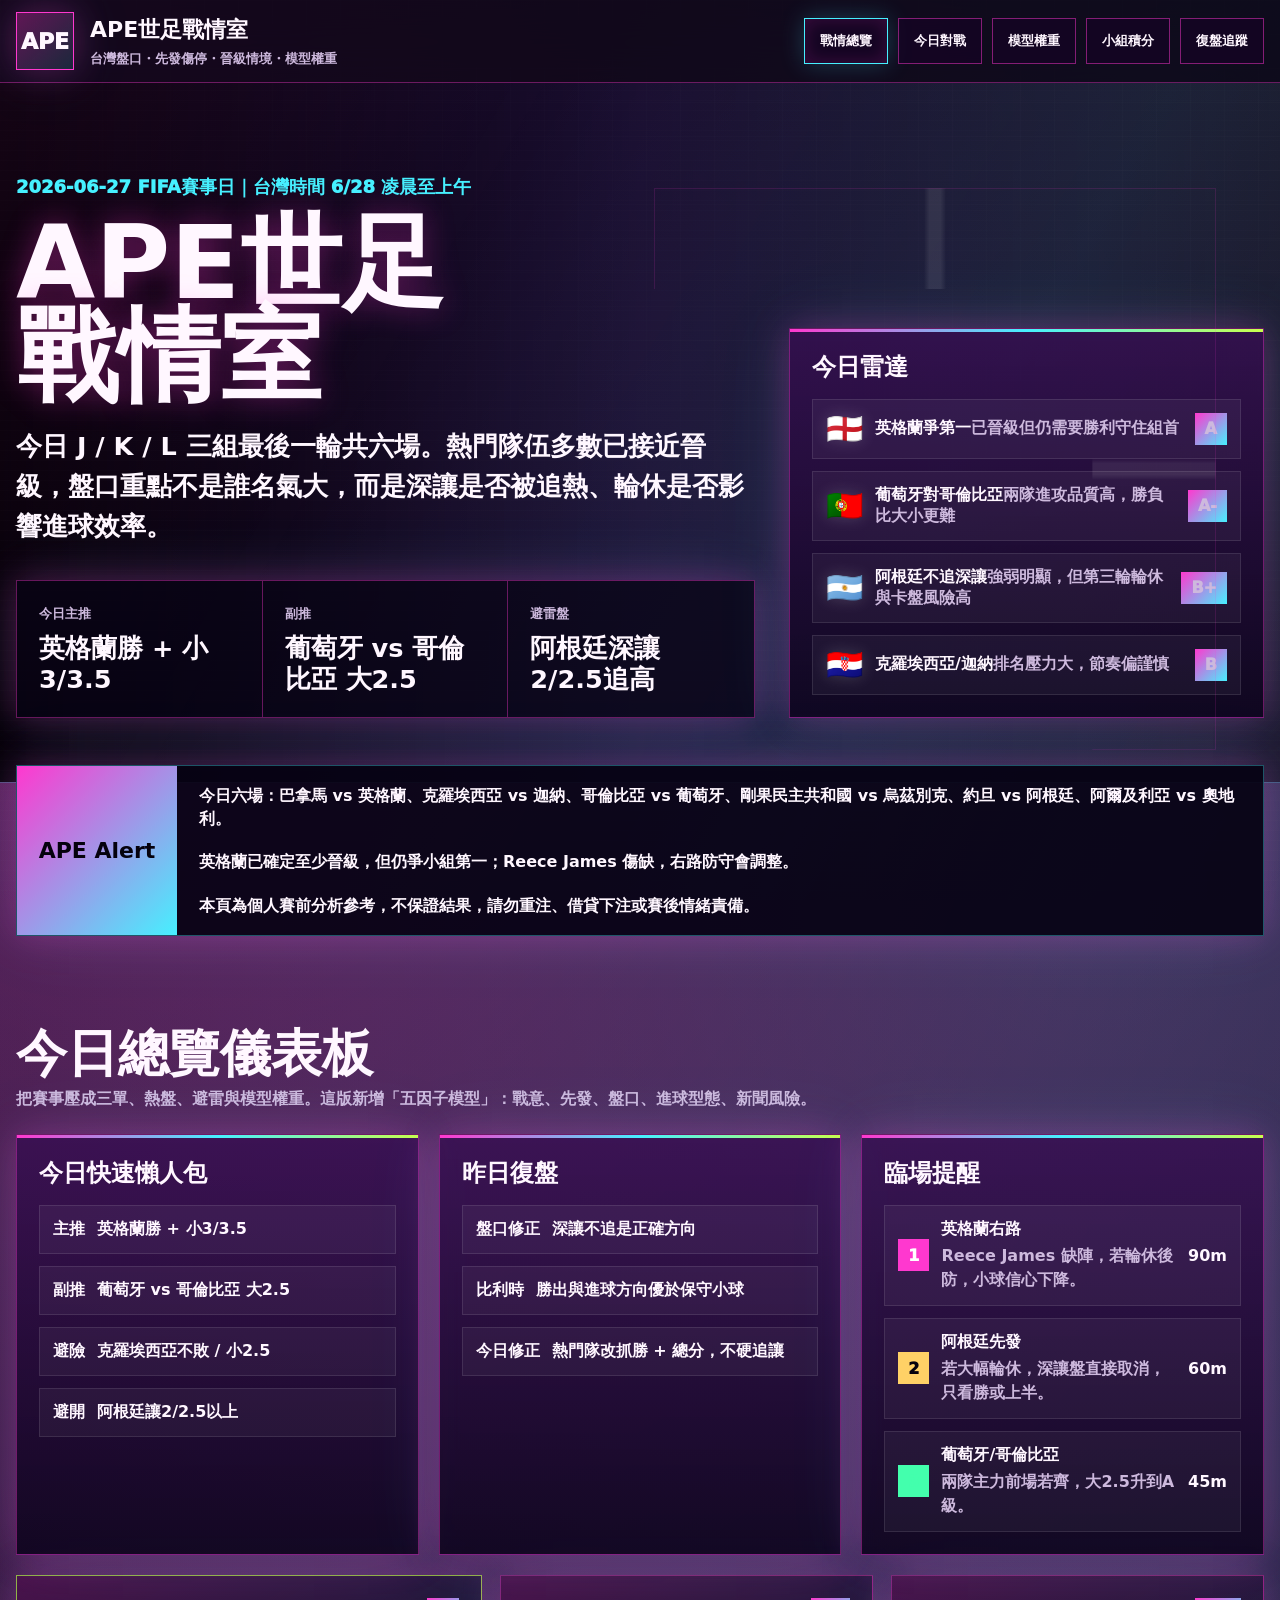
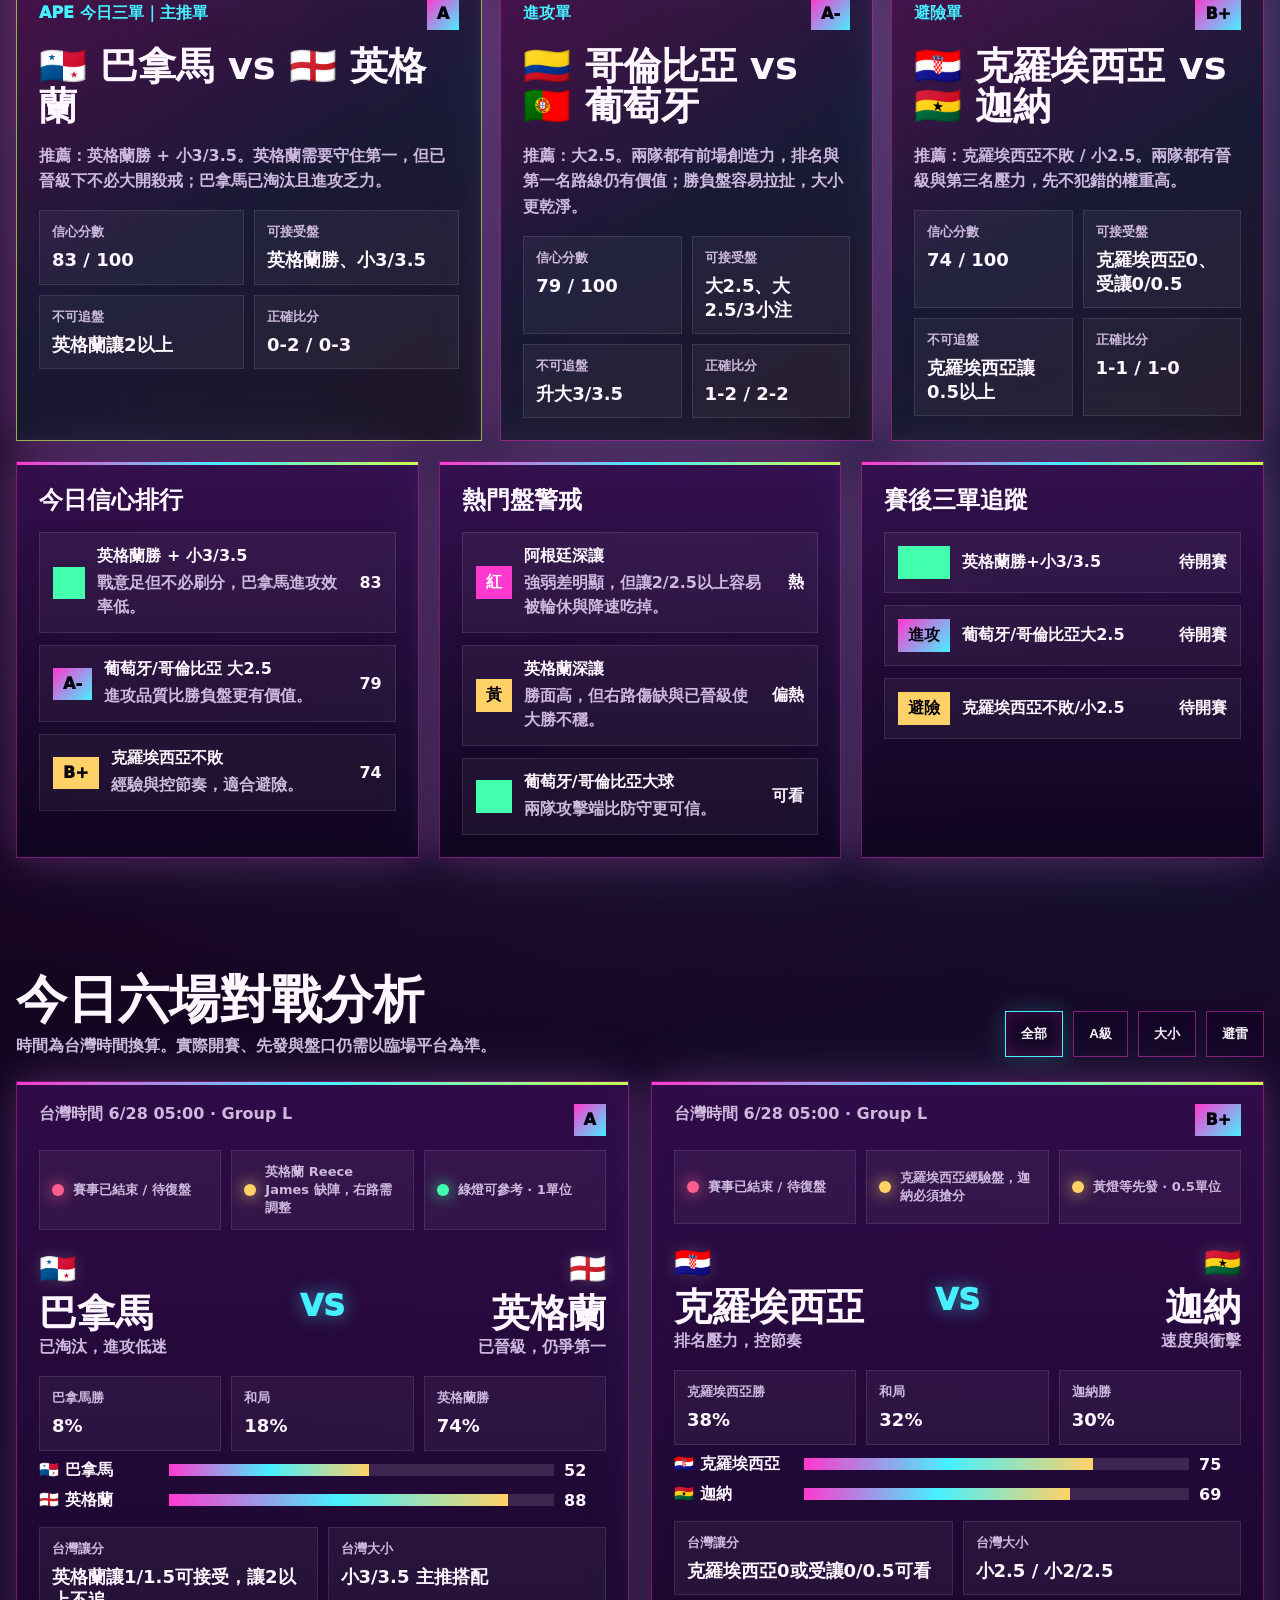
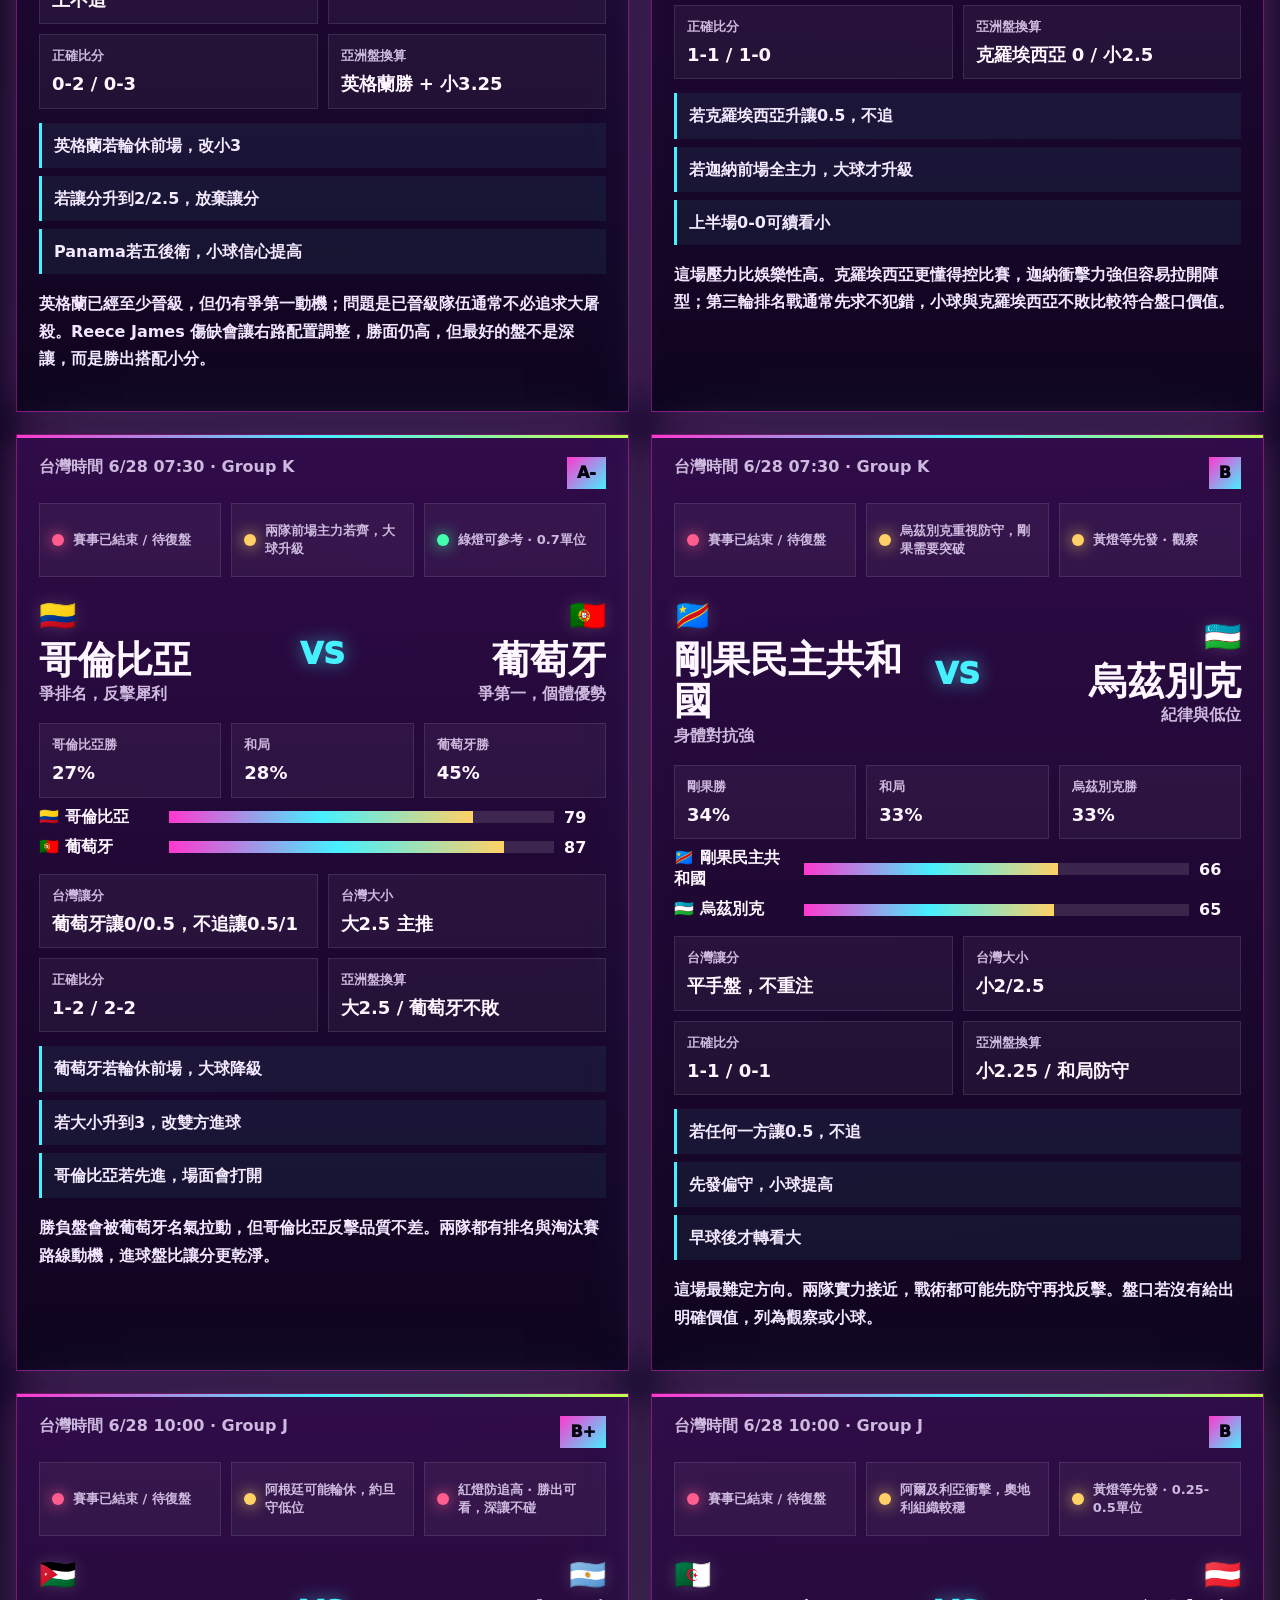
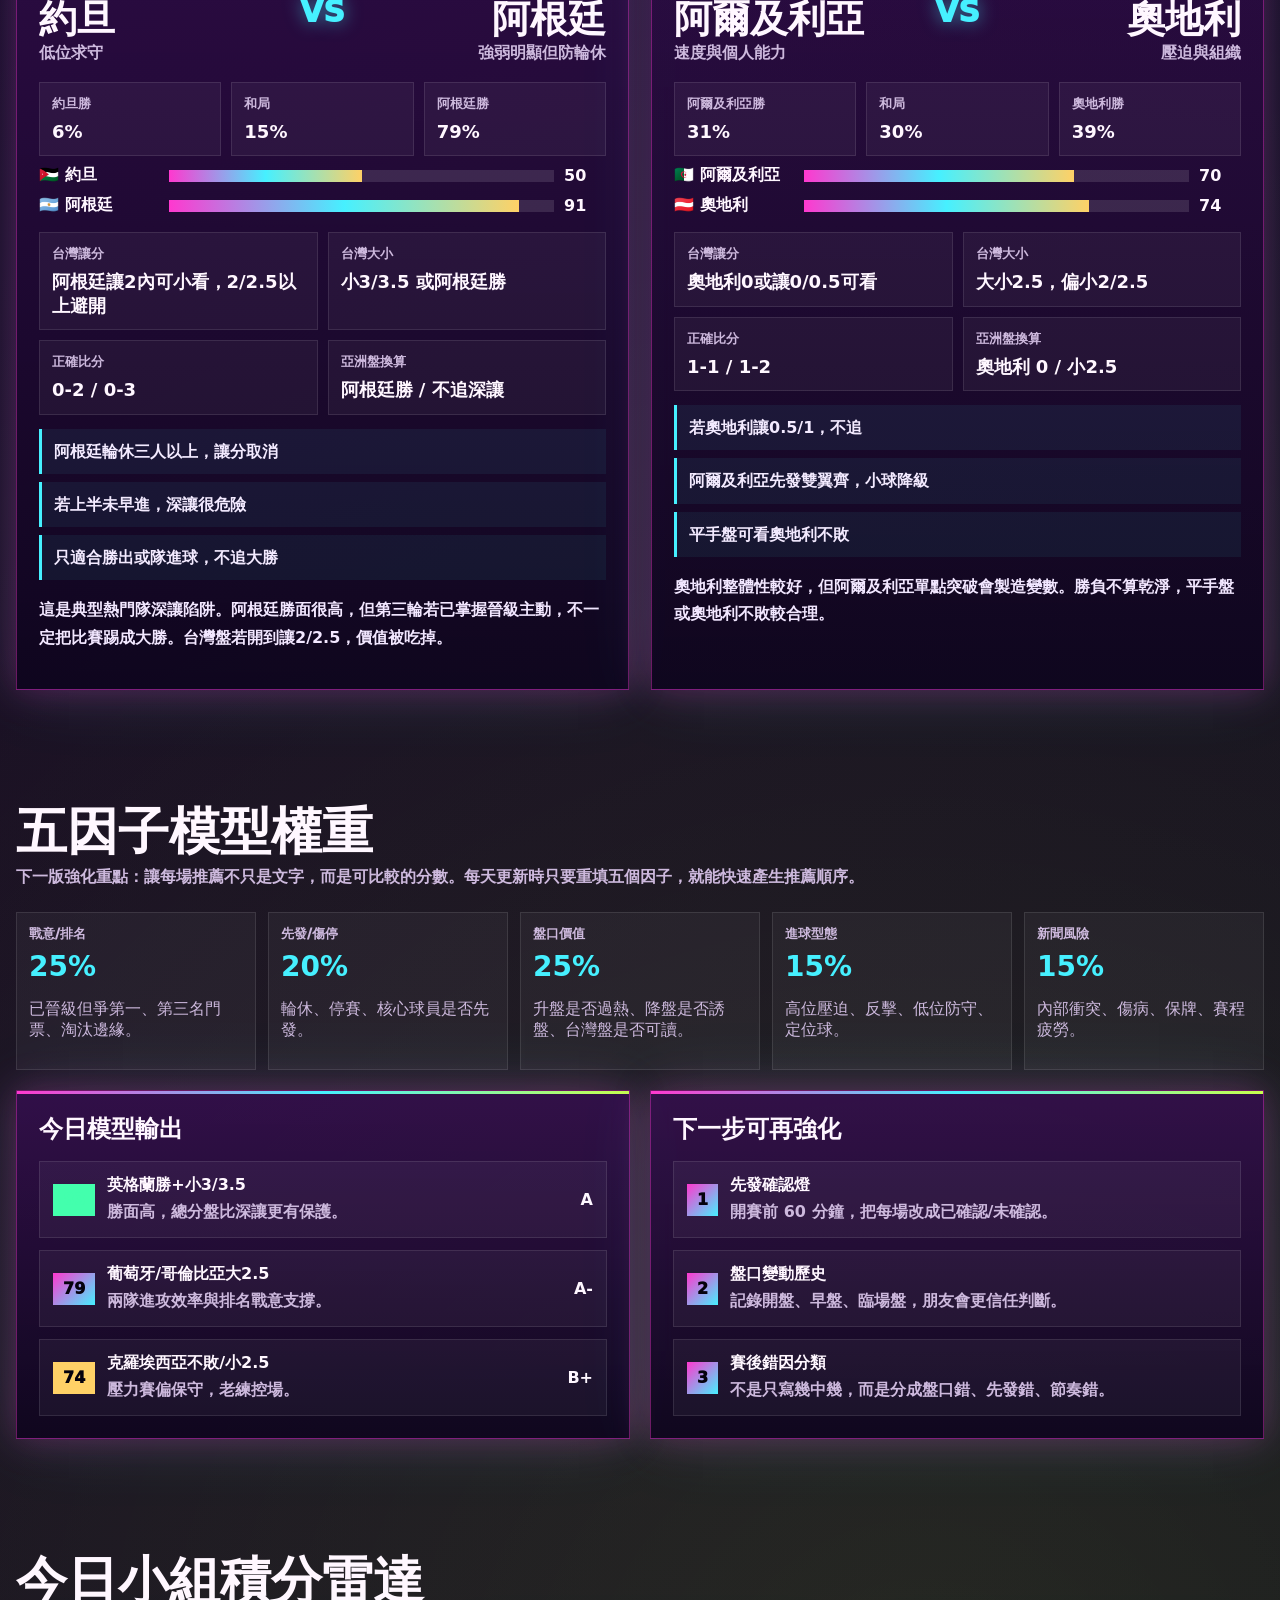
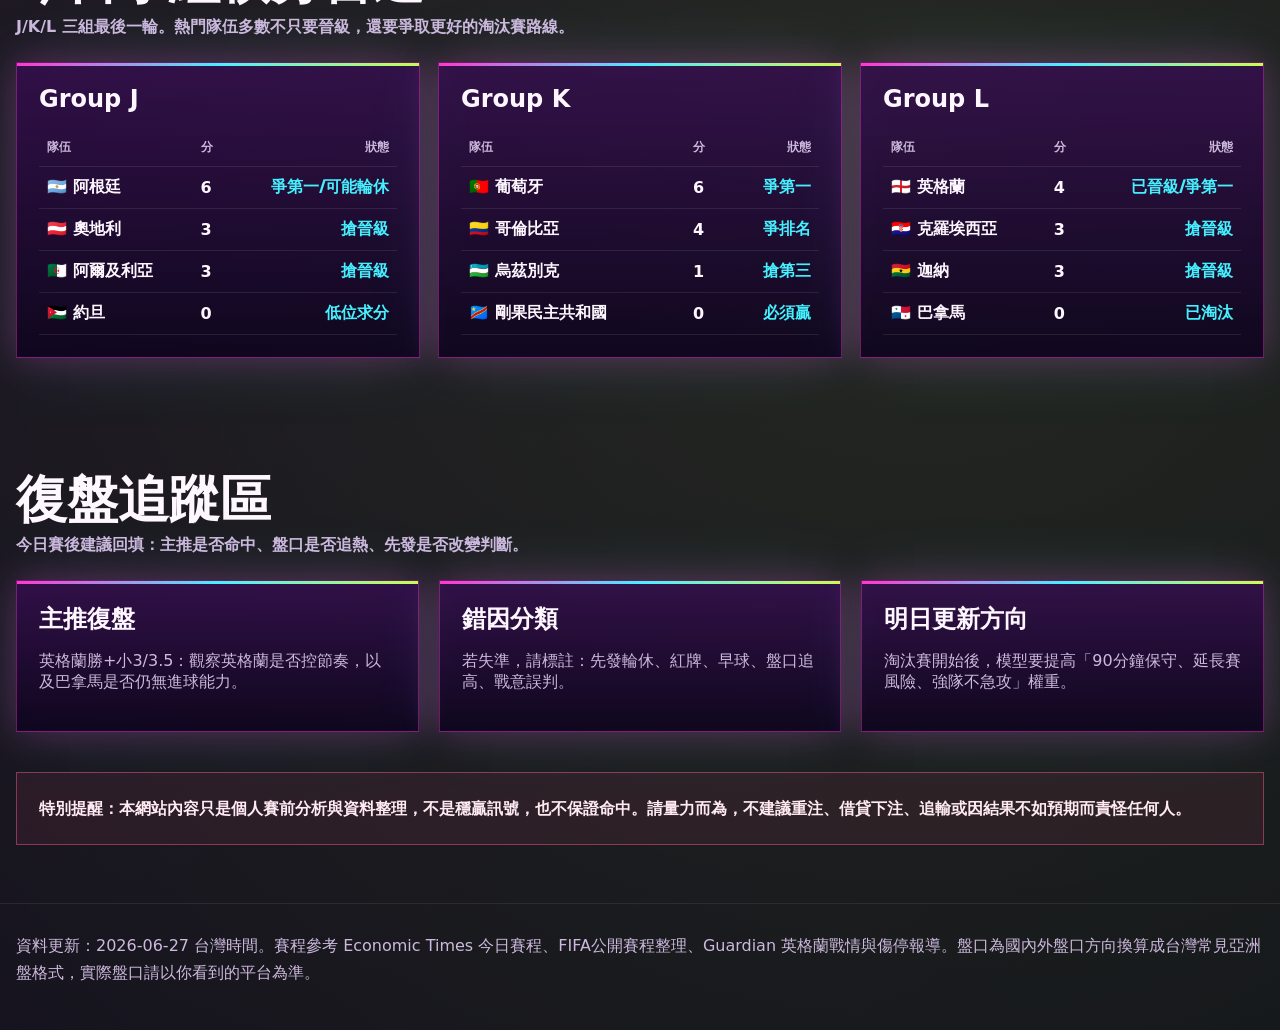
==== commit 4c2fef43: "Add files via upload" ====
--- a/index.html
+++ b/index.html
@@ -3,719 +3,257 @@
 <head>
   <meta charset="utf-8">
   <meta name="viewport" content="width=device-width, initial-scale=1">
-  <title>APE世足戰情室｜2026 今日賽事雷達</title>
-  <meta name="description" content="APE世足戰情室：台灣時間世足賽程、台灣盤口參考、小組積分、晉級情境、戰術動向與賽後復盤。">
+  <title>APE世足戰情室｜今日賽事推薦</title>
+  <meta name="description" content="APE世足戰情室：台灣時間今日賽事、盤口變動、先發傷停、晉級情境、三單推薦與復盤追蹤。">
   <style>
     :root {
       --bg: #05020d;
-      --panel: rgba(24, 8, 42, .82);
-      --panel-2: rgba(45, 11, 72, .72);
-      --line: rgba(255, 64, 220, .35);
-      --cyan: #42ecff;
+      --panel: rgba(23, 7, 39, .88);
+      --line: rgba(255, 55, 211, .38);
+      --cyan: #46f0ff;
       --pink: #ff38cf;
-      --violet: #9b5cff;
       --lime: #c8ff4d;
-      --gold: #ffd66b;
+      --gold: #ffd166;
+      --red: #ff5d8f;
+      --green: #43ffad;
       --text: #fff7ff;
-      --muted: #cbb8de;
-      --danger: #ff5f8f;
-      --ok: #51ffb8;
-      --shadow: 0 0 36px rgba(255, 56, 207, .25), 0 0 60px rgba(66, 236, 255, .12);
+      --muted: #cdb9dd;
+      --shadow: 0 0 34px rgba(255, 56, 207, .25), 0 0 70px rgba(70, 240, 255, .12);
+      font-family: Inter, "Noto Sans TC", "PingFang TC", "Microsoft JhengHei", system-ui, sans-serif;
       color-scheme: dark;
-      font-family: Inter, "Noto Sans TC", "PingFang TC", "Microsoft JhengHei", system-ui, sans-serif;
-    }
-
+    }
     * { box-sizing: border-box; }
     html { scroll-behavior: smooth; }
     body {
       margin: 0;
       color: var(--text);
       background:
-        radial-gradient(circle at 15% 8%, rgba(255, 56, 207, .32), transparent 28%),
-        radial-gradient(circle at 88% 18%, rgba(66, 236, 255, .22), transparent 30%),
-        radial-gradient(circle at 62% 88%, rgba(200, 255, 77, .14), transparent 28%),
-        linear-gradient(145deg, #05020d 0%, #15051f 42%, #090617 100%);
+        radial-gradient(circle at 16% 9%, rgba(255, 56, 207, .34), transparent 30%),
+        radial-gradient(circle at 86% 12%, rgba(70, 240, 255, .22), transparent 29%),
+        radial-gradient(circle at 72% 88%, rgba(200, 255, 77, .14), transparent 32%),
+        linear-gradient(135deg, #05020d, #170527 48%, #070617);
       min-height: 100vh;
       overflow-x: hidden;
     }
-
     body::before {
       content: "";
       position: fixed;
       inset: 0;
+      z-index: -2;
       pointer-events: none;
       background:
         linear-gradient(rgba(255,255,255,.035) 1px, transparent 1px),
         linear-gradient(90deg, rgba(255,255,255,.035) 1px, transparent 1px);
-      background-size: 38px 38px;
-      mask-image: linear-gradient(to bottom, black, transparent 88%);
-      z-index: -2;
-    }
-
+      background-size: 34px 34px;
+      mask-image: linear-gradient(to bottom, #000, transparent 92%);
+    }
     body::after {
       content: "";
       position: fixed;
       inset: 0;
+      z-index: -1;
       pointer-events: none;
       background:
-        linear-gradient(120deg, rgba(255, 56, 207, .08), transparent 28%, rgba(66, 236, 255, .06) 55%, transparent 78%),
-        repeating-linear-gradient(0deg, transparent 0 9px, rgba(255,255,255,.025) 10px);
-      z-index: -1;
-    }
-
-    a { color: inherit; }
+        linear-gradient(120deg, rgba(255,56,207,.08), transparent 32%, rgba(70,240,255,.08) 68%, transparent),
+        repeating-linear-gradient(0deg, transparent 0 9px, rgba(255,255,255,.02) 10px);
+    }
     .wrap { width: min(1580px, calc(100% - 32px)); margin: 0 auto; }
     .topbar {
       position: sticky;
       top: 0;
       z-index: 20;
+      background: rgba(5, 2, 13, .78);
       backdrop-filter: blur(22px);
-      background: rgba(5, 2, 13, .78);
       border-bottom: 1px solid var(--line);
     }
-
-    .nav {
-      min-height: 82px;
-      display: flex;
-      align-items: center;
-      justify-content: space-between;
-      gap: 18px;
-    }
-
-    .brand { display: flex; align-items: center; gap: 16px; min-width: 280px; }
+    .nav { min-height: 82px; display: flex; justify-content: space-between; align-items: center; gap: 18px; }
+    .brand { display: flex; align-items: center; gap: 16px; }
     .logo {
-      width: 58px;
-      height: 58px;
-      display: grid;
-      place-items: center;
-      font-weight: 1000;
-      font-size: 22px;
+      width: 58px; height: 58px; display: grid; place-items: center;
       border: 1px solid var(--pink);
-      background: linear-gradient(135deg, rgba(255, 56, 207, .25), rgba(66, 236, 255, .14));
-      box-shadow: 0 0 28px rgba(255, 56, 207, .34);
-    }
-    .brand h1 { margin: 0; font-size: 22px; line-height: 1.1; }
-    .brand p { margin: 6px 0 0; color: var(--muted); font-size: 13px; }
-
+      background: linear-gradient(135deg, rgba(255,56,207,.32), rgba(70,240,255,.14));
+      box-shadow: var(--shadow);
+      font-size: 22px; font-weight: 1000;
+    }
+    .brand h1 { margin: 0; font-size: 22px; }
+    .brand p { margin: 5px 0 0; color: var(--muted); font-weight: 750; font-size: 13px; }
     .tabs { display: flex; gap: 10px; flex-wrap: wrap; justify-content: flex-end; }
     .tab, .filter {
-      appearance: none;
-      border: 1px solid rgba(255, 56, 207, .45);
+      border: 1px solid rgba(255,56,207,.48);
+      background: rgba(21, 5, 36, .78);
       color: var(--text);
-      background: rgba(20, 5, 36, .72);
-      padding: 13px 16px;
-      font-weight: 850;
+      min-height: 46px;
+      padding: 12px 15px;
       cursor: pointer;
-      transition: .18s ease;
-      min-height: 46px;
-    }
-    .tab:hover, .tab.active, .filter:hover, .filter.active {
+      font-weight: 900;
+    }
+    .tab.active, .tab:hover, .filter.active, .filter:hover {
       border-color: var(--cyan);
-      color: white;
-      box-shadow: 0 0 24px rgba(66, 236, 255, .22), inset 0 0 18px rgba(255, 56, 207, .18);
-      transform: translateY(-1px);
-    }
-
+      box-shadow: 0 0 24px rgba(70,240,255,.22), inset 0 0 18px rgba(255,56,207,.18);
+    }
     .hero {
+      min-height: 700px;
       position: relative;
-      min-height: 720px;
       display: grid;
       align-items: center;
-      padding: 80px 0 54px;
+      padding: 84px 0 56px;
       overflow: hidden;
-      border-bottom: 1px solid rgba(66, 236, 255, .2);
+      border-bottom: 1px solid rgba(70,240,255,.22);
     }
     .hero::before {
       content: "";
       position: absolute;
       inset: 0;
+      z-index: -2;
       background:
-        linear-gradient(90deg, rgba(5, 2, 13, .96), rgba(13, 4, 30, .64) 46%, rgba(5, 2, 13, .52)),
+        linear-gradient(90deg, rgba(5,2,13,.96), rgba(13,4,30,.62), rgba(5,2,13,.5)),
         url("https://images.unsplash.com/photo-1522778119026-d647f0596c20?auto=format&fit=crop&w=2200&q=80") center/cover;
-      filter: saturate(1.3) contrast(1.12);
-      z-index: -2;
+      filter: saturate(1.35) contrast(1.12);
     }
     .hero::after {
       content: "";
       position: absolute;
-      right: 6%;
-      top: 12%;
-      width: min(560px, 45vw);
+      right: 5%;
+      top: 15%;
+      width: min(560px, 46vw);
       aspect-ratio: 1;
-      border: 1px solid rgba(255, 56, 207, .32);
+      border: 1px solid rgba(255,56,207,.32);
+      opacity: .42;
       background:
         linear-gradient(90deg, transparent 48%, rgba(255,255,255,.22) 49% 51%, transparent 52%),
         linear-gradient(0deg, transparent 48%, rgba(255,255,255,.22) 49% 51%, transparent 52%);
       clip-path: polygon(0 0, 100% 0, 100% 100%, 78% 100%, 78% 18%, 0 18%);
-      opacity: .42;
-      z-index: -1;
-    }
-
-    .hero-grid {
-      display: grid;
-      grid-template-columns: minmax(0, 1.1fr) minmax(320px, .72fr);
-      gap: 34px;
-      align-items: end;
-    }
-    .kicker { color: var(--cyan); font-size: 18px; font-weight: 950; letter-spacing: .02em; }
-    .hero h2 {
-      margin: 18px 0 18px;
-      font-size: clamp(58px, 8vw, 132px);
-      line-height: .9;
-      letter-spacing: 0;
-      text-shadow: 0 0 30px rgba(255, 56, 207, .35);
-    }
-    .hero-lead {
-      max-width: 980px;
-      color: #f5e9ff;
-      font-size: clamp(20px, 2vw, 30px);
-      line-height: 1.55;
-      font-weight: 750;
-    }
-
-    .hero-cards {
-      display: grid;
-      grid-template-columns: repeat(3, 1fr);
-      border: 1px solid var(--line);
-      margin-top: 34px;
-      background: rgba(8, 4, 22, .76);
-      box-shadow: var(--shadow);
-    }
-    .hero-card { padding: 24px; border-right: 1px solid var(--line); }
+    }
+    .hero-grid { display: grid; grid-template-columns: minmax(0, 1.12fr) minmax(340px, .72fr); gap: 34px; align-items: end; }
+    .kicker { color: var(--cyan); font-weight: 1000; font-size: 18px; }
+    .hero h2 { margin: 18px 0; font-size: clamp(56px, 8vw, 130px); line-height: .9; text-shadow: 0 0 30px rgba(255,56,207,.36); }
+    .hero-lead { max-width: 980px; font-size: clamp(20px, 2vw, 30px); line-height: 1.55; font-weight: 760; }
+    .hero-cards { display: grid; grid-template-columns: repeat(3, 1fr); margin-top: 34px; border: 1px solid var(--line); background: rgba(8,4,22,.76); box-shadow: var(--shadow); }
+    .hero-card { padding: 22px; border-right: 1px solid var(--line); }
     .hero-card:last-child { border-right: 0; }
-    .hero-card small { color: var(--muted); font-weight: 900; }
+    .hero-card small { color: var(--muted); font-weight: 950; }
     .hero-card strong { display: block; margin-top: 10px; font-size: clamp(21px, 2vw, 30px); line-height: 1.2; }
-
-    .command {
-      background: rgba(9, 4, 25, .78);
-      border: 1px solid rgba(66, 236, 255, .25);
-      box-shadow: var(--shadow);
-      padding: 24px;
-    }
-    .command h3 { margin: 0 0 16px; font-size: 24px; }
-    .command-list { display: grid; gap: 14px; }
-    .signal {
-      display: grid;
-      grid-template-columns: 44px 1fr auto;
-      gap: 12px;
-      align-items: center;
-      padding: 13px;
-      background: rgba(255, 255, 255, .055);
-      border: 1px solid rgba(255,255,255,.08);
-    }
-    .flag { font-size: 28px; line-height: 1; filter: drop-shadow(0 0 8px rgba(255,255,255,.16)); }
-    .signal b { display: block; font-size: 16px; }
-    .signal span { color: var(--muted); font-size: 12px; font-weight: 750; }
-    .badge {
-      display: inline-grid;
-      place-items: center;
-      min-width: 44px;
-      min-height: 34px;
-      padding: 0 10px;
-      color: #05020d;
-      font-weight: 1000;
-      background: linear-gradient(135deg, var(--pink), var(--cyan));
-    }
-
-    .alert {
-      margin: -18px auto 34px;
-      position: relative;
-      z-index: 5;
-      display: grid;
-      grid-template-columns: 160px 1fr;
-      border: 1px solid rgba(66, 236, 255, .35);
-      background: rgba(7, 3, 20, .9);
-      box-shadow: var(--shadow);
-    }
-    .alert b {
-      display: grid;
-      place-items: center;
-      color: #05020d;
-      background: linear-gradient(135deg, var(--pink), var(--cyan));
-      font-size: 22px;
-      padding: 18px;
-    }
-    .alert div {
-      padding: 18px 22px;
-      display: flex;
-      gap: 20px;
-      flex-wrap: wrap;
-      color: #fff;
-      font-weight: 850;
-      line-height: 1.45;
-    }
-
-    section { padding: 58px 0; }
-    .section-head {
-      display: flex;
-      justify-content: space-between;
-      gap: 18px;
-      align-items: end;
-      margin-bottom: 24px;
-    }
-    .section-head h2 { margin: 0; font-size: clamp(34px, 4vw, 60px); line-height: 1; }
-    .section-head p { margin: 10px 0 0; color: var(--muted); font-weight: 700; max-width: 820px; }
-
-    .grid { display: grid; gap: 20px; }
-    .dashboard { grid-template-columns: 1.1fr .9fr .9fr; }
-    .two { grid-template-columns: repeat(2, minmax(0, 1fr)); }
-    .three { grid-template-columns: repeat(3, minmax(0, 1fr)); }
-    .four { grid-template-columns: repeat(4, minmax(0, 1fr)); }
-
-    .panel {
-      background: linear-gradient(180deg, rgba(53, 14, 82, .78), rgba(16, 6, 31, .88));
+    .command, .panel, .match {
+      background: linear-gradient(180deg, rgba(55,14,82,.8), rgba(14,5,30,.9));
       border: 1px solid var(--line);
       box-shadow: var(--shadow);
       padding: 22px;
       position: relative;
       overflow: hidden;
     }
-    .panel::before {
+    .command::before, .panel::before, .match::before {
       content: "";
       position: absolute;
       inset: 0 0 auto;
       height: 3px;
       background: linear-gradient(90deg, var(--pink), var(--cyan), var(--lime));
     }
-    .panel h3 { margin: 0 0 16px; font-size: 24px; }
-    .muted { color: var(--muted); }
-    .big { font-size: clamp(30px, 4vw, 54px); line-height: 1; margin: 8px 0; font-weight: 1000; }
-    .metric-row { display: grid; gap: 10px; }
-    .metric {
-      display: flex;
-      justify-content: space-between;
-      gap: 12px;
-      align-items: center;
-      padding: 12px 0;
-      border-bottom: 1px solid rgba(255,255,255,.08);
-      font-weight: 850;
-    }
-    .metric:last-child { border-bottom: 0; }
-    .metric strong { color: var(--cyan); }
-    .pill {
-      display: inline-flex;
-      align-items: center;
-      gap: 7px;
-      color: #06020d;
-      background: var(--lime);
-      padding: 6px 10px;
-      font-size: 12px;
-      font-weight: 1000;
-      white-space: nowrap;
-    }
-    .pill.pink { background: var(--pink); color: white; }
-    .pill.cyan { background: var(--cyan); }
-    .pill.gold { background: var(--gold); }
-    .pill.dark { color: var(--text); background: rgba(255,255,255,.09); border: 1px solid rgba(255,255,255,.14); }
-    .pill.green { background: var(--ok); }
-
-    .ops-grid {
-      display: grid;
-      grid-template-columns: 1.2fr .8fr;
-      gap: 20px;
-      margin-top: 20px;
-    }
-    .decision-card {
-      display: grid;
-      grid-template-columns: 132px 1fr;
-      gap: 18px;
-      align-items: stretch;
-    }
-    .decision-grade {
-      display: grid;
-      place-items: center;
-      min-height: 180px;
-      color: #05020d;
-      background: linear-gradient(145deg, var(--lime), var(--cyan), var(--pink));
-      font-size: 68px;
-      font-weight: 1000;
-      box-shadow: inset 0 0 26px rgba(255,255,255,.35);
-    }
-    .decision-list {
-      display: grid;
-      gap: 10px;
-    }
-    .decision-item {
-      border: 1px solid rgba(255,255,255,.1);
-      background: rgba(255,255,255,.045);
-      padding: 13px;
-      font-weight: 850;
-    }
-    .decision-item small {
-      display: block;
-      color: var(--muted);
-      font-weight: 900;
-      margin-bottom: 6px;
-    }
-    .unit-board {
-      display: grid;
-      gap: 12px;
-    }
-    .unit-row {
-      display: grid;
-      grid-template-columns: 68px 1fr auto;
-      gap: 10px;
-      align-items: center;
-      padding: 12px;
-      border: 1px solid rgba(255,255,255,.1);
-      background: rgba(255,255,255,.045);
-      font-weight: 900;
-    }
-    .unit-bar {
-      height: 11px;
-      background: rgba(255,255,255,.12);
-      overflow: hidden;
-    }
-    .unit-fill {
-      height: 100%;
-      background: linear-gradient(90deg, var(--pink), var(--cyan), var(--lime));
-    }
-    .daily-three {
-      display: grid;
-      grid-template-columns: 1.15fr .92fr .92fr;
-      gap: 18px;
-      margin-top: 20px;
-    }
-    .three-pick {
-      position: relative;
-      min-height: 310px;
-      padding: 22px;
-      border: 1px solid rgba(255, 56, 207, .42);
-      background:
-        linear-gradient(150deg, rgba(255, 56, 207, .22), rgba(66, 236, 255, .08) 48%, rgba(200, 255, 77, .06)),
-        rgba(18, 5, 34, .9);
-      box-shadow: var(--shadow);
-      overflow: hidden;
-    }
-    .three-pick::after {
-      content: "";
-      position: absolute;
-      right: -42px;
-      bottom: -42px;
-      width: 150px;
-      height: 150px;
-      border: 1px solid rgba(66, 236, 255, .28);
-      transform: rotate(45deg);
-    }
-    .three-pick.main {
-      border-color: rgba(200, 255, 77, .65);
-      background:
-        linear-gradient(150deg, rgba(200, 255, 77, .2), rgba(66, 236, 255, .12) 45%, rgba(255, 56, 207, .16)),
-        rgba(18, 5, 34, .92);
-    }
-    .three-head {
-      display: flex;
-      justify-content: space-between;
-      gap: 12px;
-      align-items: center;
-      margin-bottom: 18px;
-    }
-    .three-head span:first-child {
-      color: var(--cyan);
-      font-weight: 1000;
-      letter-spacing: .04em;
-    }
-    .three-pick h3 {
-      margin: 0 0 10px;
-      font-size: clamp(28px, 3vw, 44px);
-      line-height: 1.05;
-    }
-    .three-pick p {
-      color: var(--muted);
-      line-height: 1.62;
-      font-weight: 740;
-    }
-    .three-details {
-      display: grid;
-      grid-template-columns: repeat(2, 1fr);
-      gap: 10px;
-      margin-top: 16px;
-    }
-    .three-detail {
-      padding: 12px;
-      border: 1px solid rgba(255,255,255,.1);
-      background: rgba(255,255,255,.045);
-      min-height: 78px;
-    }
-    .three-detail small {
-      display: block;
-      color: var(--muted);
-      font-weight: 900;
-      margin-bottom: 7px;
-    }
-    .three-detail b { font-size: 17px; line-height: 1.3; }
-    .heat-grid {
-      display: grid;
-      grid-template-columns: repeat(3, minmax(0, 1fr));
-      gap: 16px;
-      margin-top: 20px;
-    }
-    .heat-card {
-      border: 1px solid rgba(255,255,255,.1);
-      background: rgba(255,255,255,.045);
-      padding: 16px;
-    }
-    .heat-top {
-      display: flex;
-      justify-content: space-between;
-      gap: 10px;
-      align-items: center;
-      margin-bottom: 12px;
-      font-weight: 1000;
-    }
-    .heat-meter {
-      height: 13px;
-      background: rgba(255,255,255,.12);
-      margin: 10px 0 12px;
-      overflow: hidden;
-    }
-    .heat-fill {
-      height: 100%;
-      background: linear-gradient(90deg, var(--cyan), var(--pink), var(--gold));
-    }
-    .track-table {
-      display: grid;
-      gap: 10px;
-      margin-top: 16px;
-    }
-    .track-row {
-      display: grid;
-      grid-template-columns: 98px 1.1fr 1fr 96px;
-      gap: 10px;
-      align-items: center;
-      padding: 12px;
-      border: 1px solid rgba(255,255,255,.1);
-      background: rgba(255,255,255,.045);
-      font-weight: 850;
-    }
-    .track-row.header {
-      color: var(--muted);
-      font-size: 12px;
-      letter-spacing: .04em;
-      text-transform: uppercase;
-      background: rgba(66, 236, 255, .08);
-    }
-
-    .matches {
-      display: grid;
-      grid-template-columns: repeat(2, minmax(0, 1fr));
-      gap: 22px;
-    }
-    .match {
-      background: linear-gradient(145deg, rgba(54, 11, 68, .9), rgba(14, 4, 31, .92));
-      border: 1px solid rgba(255, 56, 207, .42);
-      box-shadow: var(--shadow);
-      padding: 24px;
-      min-height: 560px;
-    }
-    .match-top { display: flex; justify-content: space-between; gap: 12px; color: var(--muted); font-weight: 900; }
-    .status-strip {
-      display: grid;
-      grid-template-columns: repeat(3, minmax(0, 1fr));
-      gap: 10px;
-      margin-top: 14px;
-    }
-    .status-box {
-      display: flex;
-      align-items: center;
-      gap: 9px;
-      min-height: 48px;
-      padding: 10px 12px;
-      border: 1px solid rgba(255,255,255,.1);
-      background: rgba(255,255,255,.045);
-      color: var(--muted);
-      font-size: 13px;
-      font-weight: 900;
-    }
-    .status-dot {
-      width: 13px;
-      height: 13px;
-      flex: 0 0 auto;
-      border-radius: 999px;
-      box-shadow: 0 0 16px currentColor;
-      background: currentColor;
-    }
-    .light-green { color: var(--ok); }
-    .light-yellow { color: var(--gold); }
-    .light-red { color: var(--danger); }
-    .teams {
-      display: grid;
-      grid-template-columns: minmax(0, 1fr) 64px minmax(0, 1fr);
-      align-items: center;
-      gap: 12px;
-      margin: 24px 0 18px;
-    }
-    .team { min-width: 0; }
-    .team.right { text-align: right; }
-    .team .flag { font-size: 34px; }
-    .team h3 { margin: 8px 0 4px; font-size: clamp(26px, 3vw, 42px); line-height: 1.08; }
-    .team p { margin: 0; color: var(--muted); font-weight: 800; }
-    .vs {
-      color: var(--cyan);
-      font-size: 30px;
-      font-weight: 1000;
-      text-align: center;
-      text-shadow: 0 0 18px rgba(66, 236, 255, .55);
-    }
-    .prob {
-      display: grid;
-      grid-template-columns: repeat(3, 1fr);
-      gap: 10px;
-      margin: 16px 0;
-    }
-    .prob div { border: 1px solid rgba(255,255,255,.1); padding: 12px; background: rgba(255,255,255,.045); }
-    .prob small { color: var(--muted); font-weight: 900; }
-    .prob b { display: block; font-size: 24px; margin-top: 6px; }
-    .bar { display: grid; gap: 9px; margin: 15px 0; }
-    .power { display: grid; grid-template-columns: 120px 1fr 42px; gap: 10px; align-items: center; font-weight: 900; }
-    .track { height: 12px; background: rgba(255,255,255,.1); overflow: hidden; }
-    .fill { height: 100%; background: linear-gradient(90deg, var(--pink), var(--cyan), var(--gold)); }
-    .pick-grid { display: grid; grid-template-columns: repeat(2, 1fr); gap: 10px; margin-top: 16px; }
-    .pick {
-      padding: 14px;
-      background: rgba(255,255,255,.055);
-      border: 1px solid rgba(255,255,255,.1);
-      min-height: 92px;
-    }
-    .pick small { color: var(--muted); display: block; margin-bottom: 8px; font-weight: 900; }
-    .pick b { font-size: 19px; line-height: 1.3; }
-    .condition-list {
-      display: grid;
-      gap: 8px;
-      margin-top: 14px;
-    }
-    .condition {
-      display: flex;
-      gap: 10px;
-      align-items: flex-start;
-      padding: 11px 12px;
-      border-left: 3px solid var(--cyan);
-      background: rgba(66, 236, 255, .06);
-      color: #f3eaff;
-      font-weight: 760;
-      line-height: 1.45;
-    }
-    .analysis {
-      margin-top: 16px;
-      color: #f2e7ff;
-      line-height: 1.72;
-      font-weight: 700;
-    }
-
-    .rank-list, .scenario-list, .news-list, .review-list { display: grid; gap: 12px; }
-    .row-card {
+    .command h3, .panel h3 { margin: 0 0 16px; font-size: 24px; }
+    .signal-list, .rank-list, .scenario-list, .metric-row, .track-table { display: grid; gap: 12px; }
+    .signal, .row-card, .metric, .track-row, .model-row {
       display: grid;
       grid-template-columns: auto 1fr auto;
       gap: 12px;
       align-items: center;
+      padding: 13px;
       border: 1px solid rgba(255,255,255,.1);
       background: rgba(255,255,255,.045);
-      padding: 14px;
-    }
-    .row-card b { font-size: 18px; }
-    .row-card p { margin: 4px 0 0; color: var(--muted); font-weight: 700; }
-
-    .standings {
-      display: grid;
-      grid-template-columns: repeat(3, minmax(0, 1fr));
-      gap: 18px;
-    }
-    .group h3 { display: flex; justify-content: space-between; gap: 10px; align-items: center; }
+      font-weight: 850;
+    }
+    .flag { font-size: 30px; line-height: 1; filter: drop-shadow(0 0 8px rgba(255,255,255,.16)); }
+    .muted, .row-card p, .signal span { color: var(--muted); }
+    .row-card p { margin: 4px 0 0; line-height: 1.5; font-weight: 720; }
+    .badge, .pill {
+      display: inline-grid;
+      place-items: center;
+      min-height: 32px;
+      padding: 6px 10px;
+      color: #05020d;
+      background: linear-gradient(135deg, var(--pink), var(--cyan));
+      font-weight: 1000;
+      white-space: nowrap;
+    }
+    .pill.green { background: var(--green); }
+    .pill.gold { background: var(--gold); }
+    .pill.pink { background: var(--pink); color: white; }
+    .pill.dark { color: var(--text); background: rgba(255,255,255,.09); border: 1px solid rgba(255,255,255,.14); }
+    .alert { margin: -18px auto 34px; position: relative; z-index: 5; display: grid; grid-template-columns: 160px 1fr; border: 1px solid rgba(70,240,255,.35); background: rgba(7,3,20,.92); box-shadow: var(--shadow); }
+    .alert b { display: grid; place-items: center; color: #05020d; background: linear-gradient(135deg, var(--pink), var(--cyan)); font-size: 22px; padding: 18px; }
+    .alert div { padding: 18px 22px; display: flex; gap: 20px; flex-wrap: wrap; font-weight: 850; line-height: 1.45; }
+    section { padding: 58px 0; }
+    .section-head { display: flex; justify-content: space-between; gap: 18px; align-items: end; margin-bottom: 24px; }
+    .section-head h2 { margin: 0; font-size: clamp(34px, 4vw, 60px); line-height: 1; }
+    .section-head p { margin: 10px 0 0; color: var(--muted); max-width: 860px; font-weight: 720; }
+    .grid { display: grid; gap: 20px; }
+    .dashboard, .three { grid-template-columns: repeat(3, minmax(0, 1fr)); }
+    .two { grid-template-columns: repeat(2, minmax(0, 1fr)); }
+    .daily-three { display: grid; grid-template-columns: 1.15fr .92fr .92fr; gap: 18px; margin-top: 20px; }
+    .three-pick {
+      min-height: 320px;
+      padding: 22px;
+      border: 1px solid rgba(255,56,207,.42);
+      background: linear-gradient(150deg, rgba(255,56,207,.22), rgba(70,240,255,.08), rgba(200,255,77,.06)), rgba(18,5,34,.9);
+      box-shadow: var(--shadow);
+    }
+    .three-pick.main { border-color: rgba(200,255,77,.68); }
+    .three-head { display: flex; justify-content: space-between; align-items: center; gap: 12px; margin-bottom: 16px; }
+    .three-head span:first-child { color: var(--cyan); font-weight: 1000; }
+    .three-pick h3 { margin: 0 0 10px; font-size: clamp(28px, 3vw, 44px); line-height: 1.05; }
+    .three-pick p { color: var(--muted); line-height: 1.62; font-weight: 740; }
+    .three-details, .pick-grid, .prob, .status-strip { display: grid; grid-template-columns: repeat(3, 1fr); gap: 10px; }
+    .three-details { grid-template-columns: repeat(2, 1fr); margin-top: 16px; }
+    .three-detail, .pick, .prob div, .status-box, .model-box {
+      padding: 12px;
+      border: 1px solid rgba(255,255,255,.1);
+      background: rgba(255,255,255,.045);
+      min-height: 74px;
+    }
+    .three-detail small, .pick small, .prob small, .model-box small { display: block; color: var(--muted); margin-bottom: 7px; font-weight: 950; }
+    .three-detail b, .pick b, .prob b { font-size: 18px; line-height: 1.3; }
+    .matches { display: grid; grid-template-columns: repeat(2, minmax(0, 1fr)); gap: 22px; }
+    .match { min-height: 620px; }
+    .match-top { display: flex; justify-content: space-between; gap: 12px; color: var(--muted); font-weight: 900; }
+    .status-strip { margin-top: 14px; }
+    .status-box { display: flex; align-items: center; gap: 9px; color: var(--muted); font-size: 13px; font-weight: 900; }
+    .dot { width: 12px; height: 12px; border-radius: 999px; flex: 0 0 auto; background: currentColor; box-shadow: 0 0 16px currentColor; }
+    .green { color: var(--green); } .yellow { color: var(--gold); } .red { color: var(--red); }
+    .teams { display: grid; grid-template-columns: 1fr 64px 1fr; align-items: center; gap: 12px; margin: 24px 0 18px; }
+    .team.right { text-align: right; }
+    .team h3 { margin: 8px 0 4px; font-size: clamp(26px, 3vw, 42px); line-height: 1.08; }
+    .team p { margin: 0; color: var(--muted); font-weight: 800; }
+    .vs { color: var(--cyan); font-size: 30px; font-weight: 1000; text-align: center; text-shadow: 0 0 18px rgba(70,240,255,.55); }
+    .power { display: grid; grid-template-columns: 120px 1fr 42px; gap: 10px; align-items: center; margin: 9px 0; font-weight: 900; }
+    .track { height: 12px; background: rgba(255,255,255,.12); overflow: hidden; }
+    .fill { height: 100%; background: linear-gradient(90deg, var(--pink), var(--cyan), var(--gold)); }
+    .pick-grid { grid-template-columns: repeat(2, 1fr); margin-top: 16px; }
+    .condition-list { display: grid; gap: 8px; margin-top: 14px; }
+    .condition { padding: 11px 12px; border-left: 3px solid var(--cyan); background: rgba(70,240,255,.06); color: #f3eaff; font-weight: 760; line-height: 1.45; }
+    .analysis { margin-top: 16px; color: #f2e7ff; line-height: 1.72; font-weight: 720; }
+    .model-grid { display: grid; grid-template-columns: repeat(5, minmax(0, 1fr)); gap: 12px; }
+    .model-box b { font-size: 28px; color: var(--cyan); }
+    .heat-meter, .unit-bar { height: 12px; background: rgba(255,255,255,.12); overflow: hidden; margin-top: 8px; }
+    .heat-fill, .unit-fill { height: 100%; background: linear-gradient(90deg, var(--cyan), var(--pink), var(--gold)); }
+    .standings { display: grid; grid-template-columns: repeat(3, minmax(0, 1fr)); gap: 18px; }
     table { width: 100%; border-collapse: collapse; font-weight: 800; }
     th, td { padding: 10px 8px; border-bottom: 1px solid rgba(255,255,255,.09); text-align: left; }
     th { color: var(--muted); font-size: 12px; }
     td:last-child, th:last-child { text-align: right; }
     .status { color: var(--cyan); font-weight: 1000; }
-
-    .bracket {
-      display: grid;
-      grid-template-columns: repeat(4, minmax(160px, 1fr));
-      gap: 14px;
-    }
-    .slot {
-      border: 1px solid rgba(66, 236, 255, .25);
-      background: rgba(255,255,255,.045);
-      padding: 14px;
-      min-height: 110px;
-    }
-    .slot small { color: var(--muted); font-weight: 900; }
-    .slot b { display: block; margin-top: 8px; font-size: 18px; }
-    .route-map {
-      display: grid;
-      grid-template-columns: repeat(4, minmax(0, 1fr));
-      gap: 12px;
-    }
-    .route-card {
-      min-height: 170px;
-      padding: 15px;
-      border: 1px solid rgba(66, 236, 255, .26);
-      background:
-        linear-gradient(135deg, rgba(255, 56, 207, .16), rgba(66, 236, 255, .08)),
-        rgba(255,255,255,.04);
-      position: relative;
-      overflow: hidden;
-    }
-    .route-card::after {
-      content: "";
-      position: absolute;
-      inset: auto 14px 14px auto;
-      width: 52px;
-      height: 52px;
-      border: 1px solid rgba(255,255,255,.18);
-      transform: rotate(45deg);
-      opacity: .5;
-    }
-    .route-card small { color: var(--muted); font-weight: 950; }
-    .route-card b { display: block; margin: 12px 0 8px; font-size: 22px; }
-    .route-card p { margin: 0; color: var(--muted); line-height: 1.55; font-weight: 720; }
-
-    .disclaimer {
-      margin: 40px 0 0;
-      padding: 22px;
-      border: 1px solid rgba(255, 95, 143, .45);
-      background: rgba(255, 95, 143, .08);
-      color: #ffeaf2;
-      line-height: 1.7;
-      font-weight: 760;
-    }
-
-    footer {
-      color: var(--muted);
-      border-top: 1px solid rgba(255,255,255,.08);
-      padding: 28px 0 44px;
-      line-height: 1.7;
-    }
-
-    .hidden { display: none !important; }
-
+    .disclaimer { margin-top: 40px; padding: 22px; border: 1px solid rgba(255,93,143,.45); background: rgba(255,93,143,.08); color: #ffeaf2; line-height: 1.7; font-weight: 760; }
+    footer { color: var(--muted); border-top: 1px solid rgba(255,255,255,.08); padding: 28px 0 44px; line-height: 1.7; }
     @media (max-width: 1100px) {
       .nav, .section-head { align-items: flex-start; flex-direction: column; }
-      .hero-grid, .dashboard, .two, .three, .four, .matches, .standings, .daily-three, .heat-grid { grid-template-columns: 1fr; }
-      .ops-grid, .route-map { grid-template-columns: 1fr; }
+      .hero-grid, .dashboard, .daily-three, .two, .three, .matches, .standings, .model-grid { grid-template-columns: 1fr; }
       .hero-cards { grid-template-columns: 1fr; }
       .hero-card { border-right: 0; border-bottom: 1px solid var(--line); }
-      .hero-card:last-child { border-bottom: 0; }
-      .bracket { grid-template-columns: repeat(2, 1fr); }
-    }
-
+    }
     @media (max-width: 640px) {
       .wrap { width: min(100% - 20px, 1580px); }
       .tabs { width: 100%; display: grid; grid-template-columns: repeat(2, 1fr); }
-      .tab { padding: 12px 8px; font-size: 14px; }
-      .hero { min-height: 690px; padding-top: 46px; }
-      .hero h2 { font-size: 58px; }
-      .hero-lead { font-size: 19px; }
-      .hero::after { display: none; }
-      .alert { grid-template-columns: 1fr; }
-      .decision-card { grid-template-columns: 1fr; }
-      .status-strip { grid-template-columns: 1fr; }
-      .three-details { grid-template-columns: 1fr; }
-      .track-row { grid-template-columns: 1fr; }
-      .teams { grid-template-columns: 1fr; text-align: left; }
-      .team.right { text-align: left; }
-      .vs { text-align: left; }
-      .prob, .pick-grid, .bracket { grid-template-columns: 1fr; }
-      .power { grid-template-columns: 84px 1fr 34px; }
+      .alert, .teams, .three-details, .pick-grid, .prob, .status-strip { grid-template-columns: 1fr; }
+      .team.right, .vs { text-align: left; }
+      .hero h2 { font-size: 56px; }
+      .track-row, .signal, .row-card, .metric { grid-template-columns: 1fr; }
     }
   </style>
 </head>
@@ -726,13 +264,13 @@
         <div class="logo">APE</div>
         <div>
           <h1>APE世足戰情室</h1>
-          <p>台灣盤口・晉級情境・戰術新聞・賽後復盤</p>
-        </div>
-      </div>
-      <nav class="tabs" aria-label="主選單">
+          <p>台灣盤口・先發傷停・晉級情境・模型權重</p>
+        </div>
+      </div>
+      <nav class="tabs">
         <button class="tab active" data-target="overview">戰情總覽</button>
         <button class="tab" data-target="matches">今日對戰</button>
-        <button class="tab" data-target="scenario">晉級模擬</button>
+        <button class="tab" data-target="model">模型權重</button>
         <button class="tab" data-target="standings">小組積分</button>
         <button class="tab" data-target="review">復盤追蹤</button>
       </nav>
@@ -743,22 +281,22 @@
     <section class="hero" id="overview">
       <div class="wrap hero-grid">
         <div>
-          <div class="kicker">2026-06-26 FIFA賽事日｜台灣時間換算版</div>
+          <div class="kicker">2026-06-27 FIFA賽事日｜台灣時間 6/28 凌晨至上午</div>
           <h2>APE世足<br>戰情室</h2>
-          <p class="hero-lead">今日鎖定 G / H / I 三組最後一輪共六場：已晉級隊伍拚小組第一，邊緣隊伍搶第三名門票。盤口用台灣玩家熟悉的讓分與大小格式呈現。</p>
+          <p class="hero-lead">今日 J / K / L 三組最後一輪共六場。熱門隊伍多數已接近晉級，盤口重點不是誰名氣大，而是深讓是否被追熱、輪休是否影響進球效率。</p>
           <div class="hero-cards">
-            <div class="hero-card"><small>今日主推</small><strong>法國 vs 挪威 大2.5/3</strong></div>
-            <div class="hero-card"><small>盤口修正</small><strong>西班牙勝，深讓不追</strong></div>
-            <div class="hero-card"><small>避雷盤</small><strong>西班牙讓1/1.5追高</strong></div>
+            <div class="hero-card"><small>今日主推</small><strong>英格蘭勝 + 小3/3.5</strong></div>
+            <div class="hero-card"><small>副推</small><strong>葡萄牙 vs 哥倫比亞 大2.5</strong></div>
+            <div class="hero-card"><small>避雷盤</small><strong>阿根廷深讓2/2.5追高</strong></div>
           </div>
         </div>
         <aside class="command">
           <h3>今日雷達</h3>
-          <div class="command-list">
-            <div class="signal"><span class="flag">🇪🇸</span><div><b>西班牙控場能力最佳</b><span>Group H 第一名戰</span></div><span class="badge">A</span></div>
-            <div class="signal"><span class="flag">🇫🇷</span><div><b>法國 / 挪威金靴對決</b><span>已晉級，但第一名價值高</span></div><span class="badge">A-</span></div>
-            <div class="signal"><span class="flag">🇧🇪</span><div><b>比利時必須處理紐西蘭低位</b><span>可勝但防深讓</span></div><span class="badge">B+</span></div>
-            <div class="signal"><span class="flag">🇸🇳</span><div><b>塞內加爾非贏不可</b><span>情緒盤強，注意反撲風險</span></div><span class="badge">B</span></div>
+          <div class="signal-list">
+            <div class="signal"><span class="flag">🏴󠁧󠁢󠁥󠁮󠁧󠁿</span><div><b>英格蘭爭第一</b><span>已晉級但仍需要勝利守住組首</span></div><span class="badge">A</span></div>
+            <div class="signal"><span class="flag">🇵🇹</span><div><b>葡萄牙對哥倫比亞</b><span>兩隊進攻品質高，勝負比大小更難</span></div><span class="badge">A-</span></div>
+            <div class="signal"><span class="flag">🇦🇷</span><div><b>阿根廷不追深讓</b><span>強弱明顯，但第三輪輪休與卡盤風險高</span></div><span class="badge">B+</span></div>
+            <div class="signal"><span class="flag">🇭🇷</span><div><b>克羅埃西亞/迦納</b><span>排名壓力大，節奏偏謹慎</span></div><span class="badge">B</span></div>
           </div>
         </aside>
       </div>
@@ -767,8 +305,8 @@
     <div class="wrap alert">
       <b>APE Alert</b>
       <div>
-        <span>FIFA 6/26 賽事日共有六場，換成台灣時間多數在 6/27 凌晨至上午開踢。</span>
-        <span>盤口更新：西班牙方向市場偏熱，讓分若升到1/1.5不追，改看勝出或進球方向。</span>
+        <span>今日六場：巴拿馬 vs 英格蘭、克羅埃西亞 vs 迦納、哥倫比亞 vs 葡萄牙、剛果民主共和國 vs 烏茲別克、約旦 vs 阿根廷、阿爾及利亞 vs 奧地利。</span>
+        <span>英格蘭已確定至少晉級，但仍爭小組第一；Reece James 傷缺，右路防守會調整。</span>
         <span>本頁為個人賽前分析參考，不保證結果，請勿重注、借貸下注或賽後情緒責備。</span>
       </div>
     </div>
@@ -778,69 +316,69 @@
         <div class="section-head">
           <div>
             <h2>今日總覽儀表板</h2>
-            <p>把今日六場拆成主推、可串、避雷、臨場檢查與昨日復盤，讓朋友一進來先抓重點。</p>
+            <p>把賽事壓成三單、熱盤、避雷與模型權重。這版新增「五因子模型」：戰意、先發、盤口、進球型態、新聞風險。</p>
           </div>
         </div>
         <div class="grid dashboard">
           <article class="panel">
             <h3>今日快速懶人包</h3>
             <div class="metric-row">
-              <div class="metric"><span>主推</span><strong>法國 vs 挪威 大2.5/3</strong></div>
-              <div class="metric"><span>副推</span><strong>西班牙勝 / 進球大1.5</strong></div>
-              <div class="metric"><span>避險</span><strong>維德角不敗 / 受讓</strong></div>
-              <div class="metric"><span>避開</span><strong>西班牙深讓、塞內加爾熱讓</strong></div>
-            </div>
-          </article>
-          <article class="panel">
-            <h3>昨日戰績</h3>
-            <div class="big">主推 1中1</div>
-            <p class="muted">6/25：象牙海岸方向命中；巴拉圭 vs 澳洲小球邏輯成立。今日延續第三輪「戰意大於名氣」模型。</p>
+              <div class="metric"><span>主推</span><strong>英格蘭勝 + 小3/3.5</strong></div>
+              <div class="metric"><span>副推</span><strong>葡萄牙 vs 哥倫比亞 大2.5</strong></div>
+              <div class="metric"><span>避險</span><strong>克羅埃西亞不敗 / 小2.5</strong></div>
+              <div class="metric"><span>避開</span><strong>阿根廷讓2/2.5以上</strong></div>
+            </div>
+          </article>
+          <article class="panel">
+            <h3>昨日復盤</h3>
             <div class="metric-row">
-              <div class="metric"><span>近7日主推</span><strong>5中3</strong></div>
-              <div class="metric"><span>大小球</span><strong>偏保守</strong></div>
+              <div class="metric"><span>盤口修正</span><strong>深讓不追是正確方向</strong></div>
+              <div class="metric"><span>比利時</span><strong>勝出與進球方向優於保守小球</strong></div>
+              <div class="metric"><span>今日修正</span><strong>熱門隊改抓勝 + 總分，不硬追讓</strong></div>
             </div>
           </article>
           <article class="panel">
             <h3>臨場提醒</h3>
             <div class="rank-list">
-              <div class="row-card"><span class="pill pink">1</span><div><b>確認法國先發</b><p>若姆巴佩與主力輪休，大球信心下降一級。</p></div><span>90m</span></div>
-              <div class="row-card"><span class="pill cyan">2</span><div><b>看西班牙盤口</b><p>若已升到讓1/1.5，讓分主推取消，改西班牙勝或進球盤。</p></div><span>60m</span></div>
-              <div class="row-card"><span class="pill gold">3</span><div><b>塞內加爾情緒盤</b><p>非贏不可，但急攻容易被反擊，正比不宜重。</p></div><span>30m</span></div>
-            </div>
-          </article>
-        </div>
+              <div class="row-card"><span class="pill pink">1</span><div><b>英格蘭右路</b><p>Reece James 缺陣，若輪休後防，小球信心下降。</p></div><span>90m</span></div>
+              <div class="row-card"><span class="pill gold">2</span><div><b>阿根廷先發</b><p>若大幅輪休，深讓盤直接取消，只看勝或上半。</p></div><span>60m</span></div>
+              <div class="row-card"><span class="pill green">3</span><div><b>葡萄牙/哥倫比亞</b><p>兩隊主力前場若齊，大2.5升到A級。</p></div><span>45m</span></div>
+            </div>
+          </article>
+        </div>
+
         <div class="daily-three">
           <article class="three-pick main">
             <div class="three-head"><span>APE 今日三單｜主推單</span><span class="badge">A</span></div>
-            <h3>🇳🇴 挪威 vs 🇫🇷 法國</h3>
-            <p>推薦：大2.5/3。兩隊已晉級但仍爭小組第一，哈蘭德與姆巴佩對決會把節奏拉高，這比追深讓更乾淨。</p>
+            <h3>🇵🇦 巴拿馬 vs 🏴󠁧󠁢󠁥󠁮󠁧󠁿 英格蘭</h3>
+            <p>推薦：英格蘭勝 + 小3/3.5。英格蘭需要守住第一，但已晉級下不必大開殺戒；巴拿馬已淘汰且進攻乏力。</p>
             <div class="three-details">
               <div class="three-detail"><small>信心分數</small><b>83 / 100</b></div>
-              <div class="three-detail"><small>可接受盤</small><b>大2.5、大2.5/3</b></div>
-              <div class="three-detail"><small>不可追盤</small><b>升大3/3.5降注</b></div>
+              <div class="three-detail"><small>可接受盤</small><b>英格蘭勝、小3/3.5</b></div>
+              <div class="three-detail"><small>不可追盤</small><b>英格蘭讓2以上</b></div>
+              <div class="three-detail"><small>正確比分</small><b>0-2 / 0-3</b></div>
+            </div>
+          </article>
+          <article class="three-pick">
+            <div class="three-head"><span>進攻單</span><span class="badge">A-</span></div>
+            <h3>🇨🇴 哥倫比亞 vs 🇵🇹 葡萄牙</h3>
+            <p>推薦：大2.5。兩隊都有前場創造力，排名與第一名路線仍有價值；勝負盤容易拉扯，大小更乾淨。</p>
+            <div class="three-details">
+              <div class="three-detail"><small>信心分數</small><b>79 / 100</b></div>
+              <div class="three-detail"><small>可接受盤</small><b>大2.5、大2.5/3小注</b></div>
+              <div class="three-detail"><small>不可追盤</small><b>升大3/3.5</b></div>
               <div class="three-detail"><small>正確比分</small><b>1-2 / 2-2</b></div>
-            </div>
-          </article>
-          <article class="three-pick">
-            <div class="three-head"><span>穩健單</span><span class="badge">A-</span></div>
-            <h3>🇺🇾 烏拉圭 vs 🇪🇸 西班牙</h3>
-            <p>推薦：西班牙勝 / 西班牙進球大1.5。西班牙方向仍好，但讓分被市場推熱後不追深盤。</p>
-            <div class="three-details">
-              <div class="three-detail"><small>信心分數</small><b>80 / 100</b></div>
-              <div class="three-detail"><small>可接受盤</small><b>西班牙勝、讓1內</b></div>
-              <div class="three-detail"><small>不可追盤</small><b>讓1/1.5以上跳過</b></div>
-              <div class="three-detail"><small>正確比分</small><b>0-2 / 1-2</b></div>
             </div>
           </article>
           <article class="three-pick">
             <div class="three-head"><span>避險單</span><span class="badge">B+</span></div>
-            <h3>🇨🇻 維德角 vs 🇸🇦 沙烏地</h3>
-            <p>推薦：維德角不敗 / 受讓0/0.5。維德角一分就很有價值，沙烏地必須冒險，避險方向比硬追勝負乾淨。</p>
+            <h3>🇭🇷 克羅埃西亞 vs 🇬🇭 迦納</h3>
+            <p>推薦：克羅埃西亞不敗 / 小2.5。兩隊都有晉級與第三名壓力，先不犯錯的權重高。</p>
             <div class="three-details">
-              <div class="three-detail"><small>信心分數</small><b>73 / 100</b></div>
-              <div class="three-detail"><small>可接受盤</small><b>受讓0/0.5、不敗</b></div>
-              <div class="three-detail"><small>不可追盤</small><b>維德角讓0.5以上不追</b></div>
-              <div class="three-detail"><small>正確比分</small><b>1-1 / 2-1</b></div>
+              <div class="three-detail"><small>信心分數</small><b>74 / 100</b></div>
+              <div class="three-detail"><small>可接受盤</small><b>克羅埃西亞0、受讓0/0.5</b></div>
+              <div class="three-detail"><small>不可追盤</small><b>克羅埃西亞讓0.5以上</b></div>
+              <div class="three-detail"><small>正確比分</small><b>1-1 / 1-0</b></div>
             </div>
           </article>
         </div>
@@ -849,82 +387,25 @@
           <article class="panel">
             <h3>今日信心排行</h3>
             <div class="rank-list">
-              <div class="row-card"><span class="pill">A</span><div><b>法國 vs 挪威 大2.5/3</b><p>第一名戰與雙前鋒焦點，盤路比深讓更漂亮。</p></div><span>83</span></div>
-              <div class="row-card"><span class="pill cyan">A-</span><div><b>西班牙勝 / 進球大1.5</b><p>西班牙方向仍好，但讓1/1.5不追。</p></div><span>80</span></div>
-              <div class="row-card"><span class="pill gold">B+</span><div><b>維德角不敗</b><p>一分價值高，沙烏地必須冒險。</p></div><span>73</span></div>
-            </div>
-          </article>
-          <article class="panel">
-            <h3>盤口變動追蹤</h3>
-            <div class="metric-row">
-              <div class="metric"><span>西班牙</span><strong>升熱，讓1/1.5不追</strong></div>
-              <div class="metric"><span>法國 / 挪威</span><strong>2.5/3 升主推</strong></div>
-              <div class="metric"><span>比利時</span><strong>勝出可看，深讓降注</strong></div>
-              <div class="metric"><span>維德角</span><strong>受讓0/0.5 有價值</strong></div>
-            </div>
-          </article>
-          <article class="panel">
-            <h3>避雷榜</h3>
+              <div class="row-card"><span class="pill green">A</span><div><b>英格蘭勝 + 小3/3.5</b><p>戰意足但不必刷分，巴拿馬進攻效率低。</p></div><span>83</span></div>
+              <div class="row-card"><span class="pill">A-</span><div><b>葡萄牙/哥倫比亞 大2.5</b><p>進攻品質比勝負盤更有價值。</p></div><span>79</span></div>
+              <div class="row-card"><span class="pill gold">B+</span><div><b>克羅埃西亞不敗</b><p>經驗與控節奏，適合避險。</p></div><span>74</span></div>
+            </div>
+          </article>
+          <article class="panel">
+            <h3>熱門盤警戒</h3>
             <div class="rank-list">
-              <div class="row-card"><span class="pill pink">避</span><div><b>已晉級隊伍深讓</b><p>第三輪輪休與保牌風險高。</p></div><span>高</span></div>
-              <div class="row-card"><span class="pill pink">避</span><div><b>烏拉圭硬拚正比</b><p>傷停與盤路波動大，不適合重注。</p></div><span>高</span></div>
-              <div class="row-card"><span class="pill dark">觀</span><div><b>埃及 vs 伊朗</b><p>晉級壓力與政治情緒干擾，盤口不乾淨。</p></div><span>中</span></div>
-            </div>
-          </article>
-        </div>
-        <div class="ops-grid">
-          <article class="panel">
-            <h3>今日主推決策卡</h3>
-            <div class="decision-card">
-              <div class="decision-grade">A</div>
-              <div class="decision-list">
-                <div class="decision-item"><small>主推方向</small>法國 vs 挪威 大2.5/3，核心理由是第一名戰、雙方前場天賦與市場深讓風險較低。</div>
-                <div class="decision-item"><small>可接受盤</small>大2.5、大2.5/3；若只剩大3，降為小注觀察。</div>
-                <div class="decision-item"><small>不可追盤</small>升到大3/3.5 不追，因法國只需不敗，末段可能控節奏。</div>
-                <div class="decision-item"><small>臨場改單條件</small>若姆巴佩或哈蘭德其中一人未先發，主推降為 A-，改看雙方進球或法國不敗。</div>
-              </div>
-            </div>
-          </article>
-          <article class="panel">
-            <h3>今日資金配置參考</h3>
-            <div class="unit-board">
-              <div class="unit-row"><span>A級</span><div class="unit-bar"><div class="unit-fill" style="width:100%"></div></div><b>1單位</b></div>
-              <div class="unit-row"><span>A-</span><div class="unit-bar"><div class="unit-fill" style="width:65%"></div></div><b>0.5-0.7</b></div>
-              <div class="unit-row"><span>B+</span><div class="unit-bar"><div class="unit-fill" style="width:42%"></div></div><b>串關參考</b></div>
-              <div class="unit-row"><span>B</span><div class="unit-bar"><div class="unit-fill" style="width:25%"></div></div><b>觀察</b></div>
-              <div class="unit-row"><span>避雷</span><div class="unit-bar"><div class="unit-fill" style="width:8%"></div></div><b>不碰</b></div>
-            </div>
-            <p class="muted" style="margin-bottom:0">單位只是風險權重，不是下注建議；越接近開賽，先發和盤口比賽前模型更重要。</p>
-          </article>
-        </div>
-        <div class="grid two" style="margin-top:20px">
-          <article class="panel">
-            <h3>熱門盤聲量雷達</h3>
-            <div class="heat-grid">
-              <div class="heat-card">
-                <div class="heat-top"><span>西班牙讓分</span><span class="pill pink">紅</span></div>
-                <div class="heat-meter"><div class="heat-fill" style="width:88%"></div></div>
-                <p class="muted">西班牙方向正確但市場偏熱，若已到讓1/1.5，讓分不再當主推。</p>
-              </div>
-              <div class="heat-card">
-                <div class="heat-top"><span>法國大球</span><span class="pill green">綠</span></div>
-                <div class="heat-meter"><div class="heat-fill" style="width:79%"></div></div>
-                <p class="muted">第一名戰加上雙方前場強點，大2.5/3目前比追深讓更順。</p>
-              </div>
-              <div class="heat-card">
-                <div class="heat-top"><span>塞內加爾讓分</span><span class="pill pink">紅</span></div>
-                <div class="heat-meter"><div class="heat-fill" style="width:84%"></div></div>
-                <p class="muted">戰意明確導致市場容易追熱，讓0.5/1以上不漂亮。</p>
-              </div>
-            </div>
-          </article>
-          <article class="panel">
-            <h3>賽後三單追蹤表</h3>
+              <div class="row-card"><span class="pill pink">紅</span><div><b>阿根廷深讓</b><p>強弱差明顯，但讓2/2.5以上容易被輪休與降速吃掉。</p></div><span>熱</span></div>
+              <div class="row-card"><span class="pill gold">黃</span><div><b>英格蘭深讓</b><p>勝面高，但右路傷缺與已晉級使大勝不穩。</p></div><span>偏熱</span></div>
+              <div class="row-card"><span class="pill green">綠</span><div><b>葡萄牙/哥倫比亞大球</b><p>兩隊攻擊端比防守更可信。</p></div><span>可看</span></div>
+            </div>
+          </article>
+          <article class="panel">
+            <h3>賽後三單追蹤</h3>
             <div class="track-table">
-              <div class="track-row header"><span>類型</span><span>推薦</span><span>賽後填寫</span><span>狀態</span></div>
-              <div class="track-row"><span class="pill">主推</span><span>法國 vs 挪威 大2.5/3</span><span>確認雙星先發與盤口是否升到3/3.5</span><span class="pill dark">待開賽</span></div>
-              <div class="track-row"><span class="pill cyan">穩健</span><span>西班牙勝 / 進球大1.5</span><span>檢查是否避開深讓追高</span><span class="pill dark">待開賽</span></div>
-              <div class="track-row"><span class="pill gold">避險</span><span>維德角不敗 / 受讓</span><span>觀察是否成功拿分晉級</span><span class="pill dark">待開賽</span></div>
+              <div class="track-row"><span class="pill green">主推</span><span>英格蘭勝+小3/3.5</span><span>待開賽</span></div>
+              <div class="track-row"><span class="pill">進攻</span><span>葡萄牙/哥倫比亞大2.5</span><span>待開賽</span></div>
+              <div class="track-row"><span class="pill gold">避險</span><span>克羅埃西亞不敗/小2.5</span><span>待開賽</span></div>
             </div>
           </article>
         </div>
@@ -935,72 +416,53 @@
       <div class="wrap">
         <div class="section-head">
           <div>
-            <h2>今日對戰分析</h2>
-            <p>台灣時間顯示採「FIFA 6/26 賽事日換算」，實際開賽請以官方與轉播平台最終公告為準。</p>
+            <h2>今日六場對戰分析</h2>
+            <p>時間為台灣時間換算。實際開賽、先發與盤口仍需以臨場平台為準。</p>
           </div>
           <div class="tabs">
             <button class="filter active" data-filter="all">全部</button>
             <button class="filter" data-filter="A">A級</button>
-            <button class="filter" data-filter="handicap">讓分</button>
             <button class="filter" data-filter="total">大小</button>
+            <button class="filter" data-filter="avoid">避雷</button>
           </div>
         </div>
         <div class="matches" id="matchList"></div>
       </div>
     </section>
 
-    <section id="scenario">
+    <section id="model">
       <div class="wrap">
         <div class="section-head">
           <div>
-            <h2>晉級情境模擬</h2>
-            <p>第三輪不只是輸贏，還要看第一名路線、第三名積分門檻、輪休與保牌。</p>
-          </div>
-        </div>
-        <div class="grid two">
-          <article class="panel">
-            <h3>G組：埃及 / 比利時 / 伊朗 / 紐西蘭</h3>
-            <div class="scenario-list">
-              <div class="row-card"><span class="flag">🇪🇬</span><div><b>埃及</b><p>領先但仍需拿分確認排名，踢法偏控節奏，不急著互爆。</p></div><span class="pill cyan">爭第一</span></div>
-              <div class="row-card"><span class="flag">🇧🇪</span><div><b>比利時</b><p>面對紐西蘭應主導球權，但若早進球可能收節奏。</p></div><span class="pill">搶晉級</span></div>
-              <div class="row-card"><span class="flag">🇮🇷</span><div><b>伊朗</b><p>防守密度高，靠定位球與反擊，適合低比分劇本。</p></div><span class="pill dark">保命</span></div>
-            </div>
-          </article>
-          <article class="panel">
-            <h3>H組：西班牙 / 烏拉圭 / 維德角 / 沙烏地</h3>
-            <div class="scenario-list">
-              <div class="row-card"><span class="flag">🇪🇸</span><div><b>西班牙</b><p>第一名路線有價值，預期仍會派足夠主力控制比賽。</p></div><span class="pill cyan">爭第一</span></div>
-              <div class="row-card"><span class="flag">🇺🇾</span><div><b>烏拉圭</b><p>傷停與必勝壓力疊加，後場身後空間是最大風險。</p></div><span class="pill pink">高壓</span></div>
-              <div class="row-card"><span class="flag">🇨🇻</span><div><b>維德角</b><p>有機會創歷史晉級，若先進球會大幅轉保守。</p></div><span class="pill">黑馬</span></div>
-            </div>
-          </article>
-          <article class="panel">
-            <h3>I組：法國 / 挪威 / 塞內加爾 / 伊拉克</h3>
-            <div class="scenario-list">
-              <div class="row-card"><span class="flag">🇫🇷</span><div><b>法國</b><p>已晉級但要保第一，若主力先發，進攻端仍值得期待。</p></div><span class="pill cyan">爭第一</span></div>
-              <div class="row-card"><span class="flag">🇳🇴</span><div><b>挪威</b><p>哈蘭德狀態與第一名動機，讓比賽不容易變消化試合。</p></div><span class="pill">已晉級</span></div>
-              <div class="row-card"><span class="flag">🇸🇳</span><div><b>塞內加爾</b><p>必須贏球才有機會，攻勢會早開，但後段體能是變數。</p></div><span class="pill pink">非贏不可</span></div>
-            </div>
-          </article>
-          <article class="panel">
-            <h3>可能淘汰賽路線</h3>
-            <div class="bracket">
-              <div class="slot"><small>Group I 第一</small><b>法國 / 挪威</b><p class="muted">可能碰第三名隊，第一名價值明顯。</p></div>
-              <div class="slot"><small>Group H 第一</small><b>西班牙 / 維德角</b><p class="muted">西班牙仍會想避開更硬路線。</p></div>
-              <div class="slot"><small>Group G 第二</small><b>比利時 / 伊朗</b><p class="muted">最後一輪不適合只看名氣。</p></div>
-              <div class="slot"><small>最佳第三名</small><b>塞內加爾 / 烏拉圭</b><p class="muted">要看積分、淨勝球與其他組結果。</p></div>
-            </div>
-          </article>
-        </div>
-        <article class="panel" style="margin-top:20px">
-          <h3>淘汰賽路線雷達</h3>
-          <div class="route-map">
-            <div class="route-card"><small>已晉級，爭第一</small><b>🇫🇷 法國 / 🇳🇴 挪威</b><p>勝者更可能拿到相對舒服路線，因此大幅輪休機率下降。</p></div>
-            <div class="route-card"><small>第一名戰</small><b>🇪🇸 西班牙</b><p>若拿第一可避開較硬半區，仍有主力控場動機。</p></div>
-            <div class="route-card"><small>第三名門票</small><b>🇸🇳 塞內加爾 / 🇺🇾 烏拉圭</b><p>必須冒險搶分，後段大空間與紅黃牌風險升高。</p></div>
-            <div class="route-card"><small>保守劇本</small><b>🇪🇬 埃及 / 🇮🇷 伊朗</b><p>排名壓力下先不犯錯，小球與和局權重提升。</p></div>
-          </div>
-        </article>
+            <h2>五因子模型權重</h2>
+            <p>下一版強化重點：讓每場推薦不只是文字，而是可比較的分數。每天更新時只要重填五個因子，就能快速產生推薦順序。</p>
+          </div>
+        </div>
+        <div class="model-grid">
+          <div class="model-box"><small>戰意/排名</small><b>25%</b><p class="muted">已晉級但爭第一、第三名門票、淘汰邊緣。</p></div>
+          <div class="model-box"><small>先發/傷停</small><b>20%</b><p class="muted">輪休、停賽、核心球員是否先發。</p></div>
+          <div class="model-box"><small>盤口價值</small><b>25%</b><p class="muted">升盤是否過熱、降盤是否誘盤、台灣盤是否可讀。</p></div>
+          <div class="model-box"><small>進球型態</small><b>15%</b><p class="muted">高位壓迫、反擊、低位防守、定位球。</p></div>
+          <div class="model-box"><small>新聞風險</small><b>15%</b><p class="muted">內部衝突、傷病、保牌、賽程疲勞。</p></div>
+        </div>
+        <div class="grid two" style="margin-top:20px">
+          <article class="panel">
+            <h3>今日模型輸出</h3>
+            <div class="rank-list">
+              <div class="row-card"><span class="pill green">83</span><div><b>英格蘭勝+小3/3.5</b><p>勝面高，總分盤比深讓更有保護。</p></div><span>A</span></div>
+              <div class="row-card"><span class="pill">79</span><div><b>葡萄牙/哥倫比亞大2.5</b><p>兩隊進攻效率與排名戰意支撐。</p></div><span>A-</span></div>
+              <div class="row-card"><span class="pill gold">74</span><div><b>克羅埃西亞不敗/小2.5</b><p>壓力賽偏保守，老練控場。</p></div><span>B+</span></div>
+            </div>
+          </article>
+          <article class="panel">
+            <h3>下一步可再強化</h3>
+            <div class="rank-list">
+              <div class="row-card"><span class="pill">1</span><div><b>先發確認燈</b><p>開賽前 60 分鐘，把每場改成已確認/未確認。</p></div><span></span></div>
+              <div class="row-card"><span class="pill">2</span><div><b>盤口變動歷史</b><p>記錄開盤、早盤、臨場盤，朋友會更信任判斷。</p></div><span></span></div>
+              <div class="row-card"><span class="pill">3</span><div><b>賽後錯因分類</b><p>不是只寫幾中幾，而是分成盤口錯、先發錯、節奏錯。</p></div><span></span></div>
+            </div>
+          </article>
+        </div>
       </div>
     </section>
 
@@ -1008,8 +470,8 @@
       <div class="wrap">
         <div class="section-head">
           <div>
-            <h2>小組積分雷達</h2>
-            <p>完整顯示 A-L 全組別，已結束組別以晉級狀態為主；今日 G/H/I 為核心追蹤。</p>
+            <h2>今日小組積分雷達</h2>
+            <p>J/K/L 三組最後一輪。熱門隊伍多數不只要晉級，還要爭取更好的淘汰賽路線。</p>
           </div>
         </div>
         <div class="standings" id="standingList"></div>
@@ -1020,35 +482,17 @@
       <div class="wrap">
         <div class="section-head">
           <div>
-            <h2>賽後復盤區</h2>
-            <p>把每天幾中幾、錯在哪裡、隔天要修正什麼留下來，網站才會像真正戰情室。</p>
+            <h2>復盤追蹤區</h2>
+            <p>今日賽後建議回填：主推是否命中、盤口是否追熱、先發是否改變判斷。</p>
           </div>
         </div>
         <div class="grid three">
-          <article class="panel">
-            <h3>6/25 復盤</h3>
-            <div class="big">主推 1中1</div>
-            <p class="muted">象牙海岸戰意與晉級壓力符合模型；澳洲 / 巴拉圭小球劇本成立。第三輪要降低深讓追高。</p>
-          </article>
-          <article class="panel">
-            <h3>今日策略修正</h3>
-            <div class="review-list">
-              <div class="row-card"><span class="pill">1</span><div><b>先看戰意，再看名氣</b><p>已晉級隊伍若沒有第一名壓力，深讓降級。</p></div><span></span></div>
-              <div class="row-card"><span class="pill cyan">2</span><div><b>大小球跟節奏</b><p>第三輪同分、保第三名時，小球價值升高。</p></div><span></span></div>
-            </div>
-          </article>
-          <article class="panel">
-            <h3>推薦分級</h3>
-            <div class="metric-row">
-              <div class="metric"><span>A</span><strong>主推，小注參考</strong></div>
-              <div class="metric"><span>A-</span><strong>副推，等先發確認</strong></div>
-              <div class="metric"><span>B+</span><strong>可串，不追高</strong></div>
-              <div class="metric"><span>避</span><strong>盤口不漂亮就跳過</strong></div>
-            </div>
-          </article>
+          <article class="panel"><h3>主推復盤</h3><p class="muted">英格蘭勝+小3/3.5：觀察英格蘭是否控節奏，以及巴拿馬是否仍無進球能力。</p></article>
+          <article class="panel"><h3>錯因分類</h3><p class="muted">若失準，請標註：先發輪休、紅牌、早球、盤口追高、戰意誤判。</p></article>
+          <article class="panel"><h3>明日更新方向</h3><p class="muted">淘汰賽開始後，模型要提高「90分鐘保守、延長賽風險、強隊不急攻」權重。</p></article>
         </div>
         <div class="disclaimer">
-          <b>特別提醒：</b>本網站內容只是個人賽前分析與資料整理，不是穩贏訊號，也不保證命中。請量力而為，不建議重注、借貸下注、追輸或因結果不如預期而責怪任何人。看球可以熱血，資金管理要冷靜。
+          <b>特別提醒：</b>本網站內容只是個人賽前分析與資料整理，不是穩贏訊號，也不保證命中。請量力而為，不建議重注、借貸下注、追輸或因結果不如預期而責怪任何人。
         </div>
       </div>
     </section>
@@ -1056,105 +500,96 @@
 
   <footer>
     <div class="wrap">
-      資料更新：2026-06-26 盤口變動重估版。參考 Guardian 今日賽程與戰情、Barca Blaugranes 傷停/預測先發、The Sun 盤口方向與公開賽前資訊。盤口以國外歐亞盤走勢換算成台灣常見亞洲盤格式，實際盤口請以你看到的平台為準。
+      資料更新：2026-06-27 台灣時間。賽程參考 Economic Times 今日賽程、FIFA公開賽程整理、Guardian 英格蘭戰情與傷停報導。盤口為國內外盤口方向換算成台灣常見亞洲盤格式，實際盤口請以你看到的平台為準。
     </div>
   </footer>
 
   <script>
     const matches = [
       {
-        group: "Group I", time: "台灣時間 6/27 凌晨", kickoff: "2026-06-27T03:00:00+08:00", grade: "A-", tags: ["all", "A", "total"],
-        lineup: "Mbappe / Haaland 先發權重最高", light: "green", stake: "1單位",
-        trigger: ["國外盤口偏法國不敗與大球，台灣盤大2.5/3可接受", "若姆巴佩或哈蘭德任一未先發，大球降為A-", "升到大3/3.5不追，改看雙方進球"],
-        home: { flag: "🇳🇴", name: "挪威", note: "已晉級，仍爭第一", power: 84 },
-        away: { flag: "🇫🇷", name: "法國", note: "已晉級，保第一", power: 90 },
-        probs: ["挪威勝 24%", "和局 26%", "法國勝 50%"],
-        handicap: "法國 讓0/0.5，可小注不敗",
-        total: "大小 2.5/3，主推大球",
-        score: "1-2 / 2-2",
-        asia: "法國 -0.25 / 大2.75",
-        text: "重新抓盤後，這場比追深讓更適合抓進球。兩隊都已晉級但仍爭第一，Haaland 與 Mbappe 金靴動機明確；只要雙方核心先發，大2.5/3是今日最乾淨主推。"
+        group: "Group L", time: "台灣時間 6/28 05:00", kickoff: "2026-06-28T05:00:00+08:00", grade: "A", tags: ["all", "A", "total"],
+        lineup: "英格蘭 Reece James 缺陣，右路需調整", light: "green", stake: "1單位",
+        home: { flag: "🇵🇦", name: "巴拿馬", note: "已淘汰，進攻低迷", power: 52 },
+        away: { flag: "🏴󠁧󠁢󠁥󠁮󠁧󠁿", name: "英格蘭", note: "已晉級，仍爭第一", power: 88 },
+        probs: ["巴拿馬勝 8%", "和局 18%", "英格蘭勝 74%"],
+        handicap: "英格蘭讓1/1.5可接受，讓2以上不追",
+        total: "小3/3.5 主推搭配",
+        score: "0-2 / 0-3",
+        asia: "英格蘭勝 + 小3.25",
+        trigger: ["英格蘭若輪休前場，改小3", "若讓分升到2/2.5，放棄讓分", "Panama若五後衛，小球信心提高"],
+        text: "英格蘭已經至少晉級，但仍有爭第一動機；問題是已晉級隊伍通常不必追求大屠殺。Reece James 傷缺會讓右路配置調整，勝面仍高，但最好的盤不是深讓，而是勝出搭配小分。"
       },
       {
-        group: "Group I", time: "台灣時間 6/27 凌晨", kickoff: "2026-06-27T03:00:00+08:00", grade: "B", tags: ["all", "handicap"],
-        lineup: "塞內加爾主攻，伊拉克預期低位", light: "red", stake: "觀察 / 不追熱",
-        trigger: ["塞內加爾戰意明確但市場容易追熱，讓0.5/1以上不漂亮", "伊拉克若五後衛或雙後腰，小2/2.5優先", "若塞內加爾早盤降回讓0.5才可小注"],
-        home: { flag: "🇸🇳", name: "塞內加爾", note: "非贏不可", power: 77 },
-        away: { flag: "🇮🇶", name: "伊拉克", note: "守反求生", power: 62 },
-        probs: ["塞內加爾勝 51%", "和局 29%", "伊拉克勝 20%"],
-        handicap: "塞內加爾 讓0.5 可看，讓0.5/1不追",
-        total: "大小 2/2.5，偏小",
-        score: "1-0 / 1-1",
-        asia: "塞內加爾 -0.75 / 小2.25",
-        text: "盤口變動後這場從可玩降成避雷。塞內加爾非贏不可，投注市場會自然追讓分，但伊拉克守反會拖節奏；若主隊20分鐘內沒進球，讓分盤壓力很大。"
+        group: "Group L", time: "台灣時間 6/28 05:00", kickoff: "2026-06-28T05:00:00+08:00", grade: "B+", tags: ["all", "total"],
+        lineup: "克羅埃西亞經驗盤，迦納必須搶分", light: "yellow", stake: "0.5單位",
+        home: { flag: "🇭🇷", name: "克羅埃西亞", note: "排名壓力，控節奏", power: 75 },
+        away: { flag: "🇬🇭", name: "迦納", note: "速度與衝擊", power: 69 },
+        probs: ["克羅埃西亞勝 38%", "和局 32%", "迦納勝 30%"],
+        handicap: "克羅埃西亞0或受讓0/0.5可看",
+        total: "小2.5 / 小2/2.5",
+        score: "1-1 / 1-0",
+        asia: "克羅埃西亞 0 / 小2.5",
+        trigger: ["若克羅埃西亞升讓0.5，不追", "若迦納前場全主力，大球才升級", "上半場0-0可續看小"],
+        text: "這場壓力比娛樂性高。克羅埃西亞更懂得控比賽，迦納衝擊力強但容易拉開陣型；第三輪排名戰通常先求不犯錯，小球與克羅埃西亞不敗比較符合盤口價值。"
       },
       {
-        group: "Group G", time: "台灣時間 6/27 早上", kickoff: "2026-06-27T06:00:00+08:00", grade: "B", tags: ["all", "total"],
-        lineup: "埃及核心前場待確認，伊朗防守優先", light: "yellow", stake: "0.25-0.5單位",
-        trigger: ["國外盤多偏低比分，台灣大小2可看小但防走水", "埃及讓到0.5以上不追，改看埃及不敗", "若雙方先發保守，上半小0.5/1更乾淨"],
-        home: { flag: "🇪🇬", name: "埃及", note: "爭排名與出線", power: 73 },
-        away: { flag: "🇮🇷", name: "伊朗", note: "低位與定位球", power: 70 },
-        probs: ["埃及勝 36%", "和局 34%", "伊朗勝 30%"],
-        handicap: "埃及 讓0/0.5，保守不敗",
-        total: "大小 2，小球優先",
-        score: "1-1 / 1-0",
-        asia: "埃及 -0.25 / 小2",
-        text: "G組形勢混亂，這場重點不是強弱而是不能先失誤。埃及若拿分就很有機會，伊朗靠防線與定位球續命；盤口若一直壓低，代表市場也在防低比分。"
+        group: "Group K", time: "台灣時間 6/28 07:30", kickoff: "2026-06-28T07:30:00+08:00", grade: "A-", tags: ["all", "A", "total"],
+        lineup: "兩隊前場主力若齊，大球升級", light: "green", stake: "0.7單位",
+        home: { flag: "🇨🇴", name: "哥倫比亞", note: "爭排名，反擊犀利", power: 79 },
+        away: { flag: "🇵🇹", name: "葡萄牙", note: "爭第一，個體優勢", power: 87 },
+        probs: ["哥倫比亞勝 27%", "和局 28%", "葡萄牙勝 45%"],
+        handicap: "葡萄牙讓0/0.5，不追讓0.5/1",
+        total: "大2.5 主推",
+        score: "1-2 / 2-2",
+        asia: "大2.5 / 葡萄牙不敗",
+        trigger: ["葡萄牙若輪休前場，大球降級", "若大小升到3，改雙方進球", "哥倫比亞若先進，場面會打開"],
+        text: "勝負盤會被葡萄牙名氣拉動，但哥倫比亞反擊品質不差。兩隊都有排名與淘汰賽路線動機，進球盤比讓分更乾淨。"
       },
       {
-        group: "Group G", time: "台灣時間 6/27 早上", kickoff: "2026-06-27T06:00:00+08:00", grade: "B+", tags: ["all", "handicap"],
-        lineup: "Doku 回歸加分，紐西蘭 Boxall 停賽扣分", light: "yellow", stake: "0.5單位 / 串關",
-        trigger: ["比利時必勝但狀態不穩，勝出優於深讓", "紐西蘭中衛停賽提高失球風險", "若比利時讓到1/1.5，改看比利時勝或進球大1.5"],
-        home: { flag: "🇳🇿", name: "紐西蘭", note: "低位防守", power: 58 },
-        away: { flag: "🇧🇪", name: "比利時", note: "搶晉級主導球權", power: 82 },
-        probs: ["紐西蘭勝 13%", "和局 23%", "比利時勝 64%"],
-        handicap: "比利時勝優先，讓1可接受，1/1.5不追",
-        total: "大小 2.5，偏大2/2.5",
-        score: "0-2 / 1-3",
-        asia: "比利時 -1 / 大2.25",
-        text: "最新資訊對比利時有利：Doku 回歸提升邊路爆點，紐西蘭 Boxall 停賽讓防線穩定度下降。但比利時前兩場狀態普通，所以不追深讓，改抓勝出或隊進球。"
+        group: "Group K", time: "台灣時間 6/28 07:30", kickoff: "2026-06-28T07:30:00+08:00", grade: "B", tags: ["all"],
+        lineup: "烏茲別克重視防守，剛果需要突破", light: "yellow", stake: "觀察",
+        home: { flag: "🇨🇩", name: "剛果民主共和國", note: "身體對抗強", power: 66 },
+        away: { flag: "🇺🇿", name: "烏茲別克", note: "紀律與低位", power: 65 },
+        probs: ["剛果勝 34%", "和局 33%", "烏茲別克勝 33%"],
+        handicap: "平手盤，不重注",
+        total: "小2/2.5",
+        score: "1-1 / 0-1",
+        asia: "小2.25 / 和局防守",
+        trigger: ["若任何一方讓0.5，不追", "先發偏守，小球提高", "早球後才轉看大"],
+        text: "這場最難定方向。兩隊實力接近，戰術都可能先防守再找反擊。盤口若沒有給出明確價值，列為觀察或小球。"
       },
       {
-        group: "Group H", time: "台灣時間 6/27 上午", kickoff: "2026-06-27T09:00:00+08:00", grade: "B+", tags: ["all", "handicap"],
-        lineup: "維德角求不敗，沙烏地必須冒險", light: "green", stake: "0.5單位",
-        trigger: ["盤口若給維德角受讓0/0.5，不敗有價值", "若維德角變讓0.5以上，不追勝負", "沙烏地先發偏攻時，雙方進球可升級"],
-        home: { flag: "🇨🇻", name: "維德角", note: "黑馬晉級機會", power: 67 },
-        away: { flag: "🇸🇦", name: "沙烏地", note: "必須搶勝", power: 64 },
-        probs: ["維德角勝 37%", "和局 33%", "沙烏地勝 30%"],
-        handicap: "維德角不敗 / 受讓0/0.5",
-        total: "大小 2/2.5，雙方進球觀察",
-        score: "1-1 / 2-1",
-        asia: "維德角 +0.25 / 大小2.25",
-        text: "盤口重新看後，維德角不敗比硬抓勝負更好。維德角一分就很有價值，沙烏地必須往前壓，這會讓維德角反擊與受讓盤更有保護。"
+        group: "Group J", time: "台灣時間 6/28 10:00", kickoff: "2026-06-28T10:00:00+08:00", grade: "B+", tags: ["all", "avoid"],
+        lineup: "阿根廷可能輪休，約旦守低位", light: "red", stake: "勝出可看，深讓不碰",
+        home: { flag: "🇯🇴", name: "約旦", note: "低位求守", power: 50 },
+        away: { flag: "🇦🇷", name: "阿根廷", note: "強弱明顯但防輪休", power: 91 },
+        probs: ["約旦勝 6%", "和局 15%", "阿根廷勝 79%"],
+        handicap: "阿根廷讓2內可小看，2/2.5以上避開",
+        total: "小3/3.5 或阿根廷勝",
+        score: "0-2 / 0-3",
+        asia: "阿根廷勝 / 不追深讓",
+        trigger: ["阿根廷輪休三人以上，讓分取消", "若上半未早進，深讓很危險", "只適合勝出或隊進球，不追大勝"],
+        text: "這是典型熱門隊深讓陷阱。阿根廷勝面很高，但第三輪若已掌握晉級主動，不一定把比賽踢成大勝。台灣盤若開到讓2/2.5，價值被吃掉。"
       },
       {
-        group: "Group H", time: "台灣時間 6/27 上午", kickoff: "2026-06-27T09:00:00+08:00", grade: "A", tags: ["all", "A", "handicap"],
-        lineup: "西班牙陣容健康，烏拉圭 Araujo / De Arrascaeta 傷缺", light: "red", stake: "勝出可看 / 深讓避開",
-        trigger: ["國外盤已偏西班牙大勝，台灣盤若到讓1/1.5不追", "西班牙勝或進球大1.5優於讓分", "若回落到讓1內，才恢復A-"],
-        home: { flag: "🇺🇾", name: "烏拉圭", note: "傷停與必勝壓力", power: 78 },
-        away: { flag: "🇪🇸", name: "西班牙", note: "爭第一，控場佳", power: 89 },
-        probs: ["烏拉圭勝 18%", "和局 24%", "西班牙勝 58%"],
-        handicap: "西班牙讓1內可看，讓1/1.5避開",
-        total: "大小 2.5/3，偏大但不追3",
-        score: "0-2 / 1-3",
-        asia: "西班牙勝 / 西班牙進球大1.5",
-        text: "西班牙方向仍然正確，但盤口已經太熱。烏拉圭傷停與內部氣氛都不理想，西班牙勝面提升；問題是深讓盤可能卡，台灣玩家更適合改看勝出或隊進球。"
+        group: "Group J", time: "台灣時間 6/28 10:00", kickoff: "2026-06-28T10:00:00+08:00", grade: "B", tags: ["all"],
+        lineup: "阿爾及利亞衝擊，奧地利組織較穩", light: "yellow", stake: "0.25-0.5單位",
+        home: { flag: "🇩🇿", name: "阿爾及利亞", note: "速度與個人能力", power: 70 },
+        away: { flag: "🇦🇹", name: "奧地利", note: "壓迫與組織", power: 74 },
+        probs: ["阿爾及利亞勝 31%", "和局 30%", "奧地利勝 39%"],
+        handicap: "奧地利0或讓0/0.5可看",
+        total: "大小2.5，偏小2/2.5",
+        score: "1-1 / 1-2",
+        asia: "奧地利 0 / 小2.5",
+        trigger: ["若奧地利讓0.5/1，不追", "阿爾及利亞先發雙翼齊，小球降級", "平手盤可看奧地利不敗"],
+        text: "奧地利整體性較好，但阿爾及利亞單點突破會製造變數。勝負不算乾淨，平手盤或奧地利不敗較合理。"
       }
     ];
 
     const groups = [
-      ["A", [["🇲🇽 墨西哥", 6, "已晉級"], ["🇰🇷 韓國", 4, "待確認"], ["🇨🇿 捷克", 4, "待確認"], ["🇿🇦 南非", 1, "淘汰邊緣"]]],
-      ["B", [["🇨🇦 加拿大", 5, "已晉級"], ["🇨🇭 瑞士", 5, "已晉級"], ["🇧🇦 波赫", 4, "第三名"], ["🇶🇦 卡達", 1, "淘汰"]]],
-      ["C", [["🇲🇦 摩洛哥", 7, "已晉級"], ["🇧🇷 巴西", 6, "已晉級"], ["🏴󠁧󠁢󠁳󠁣󠁴󠁿 蘇格蘭", 4, "第三名"], ["🇭🇹 海地", 0, "淘汰"]]],
-      ["D", [["🇺🇸 美國", 6, "第一"], ["🇦🇺 澳洲", 4, "已晉級"], ["🇵🇾 巴拉圭", 4, "第三名"], ["🇹🇷 土耳其", 3, "待確認"]]],
-      ["E", [["🇩🇪 德國", 6, "第一"], ["🇨🇮 象牙海岸", 6, "已晉級"], ["🇪🇨 厄瓜多", 4, "第三名有望"], ["🇨🇼 庫拉索", 0, "淘汰"]]],
-      ["F", [["🇳🇱 荷蘭", 7, "第一"], ["🇯🇵 日本", 5, "已晉級"], ["🇸🇪 瑞典", 4, "第三名有望"], ["🇹🇳 突尼西亞", 0, "淘汰"]]],
-      ["G", [["🇪🇬 埃及", 4, "爭第一"], ["🇧🇪 比利時", 3, "搶晉級"], ["🇮🇷 伊朗", 3, "搶晉級"], ["🇳🇿 紐西蘭", 1, "需奇蹟"]]],
-      ["H", [["🇪🇸 西班牙", 4, "爭第一"], ["🇨🇻 維德角", 4, "爭晉級"], ["🇺🇾 烏拉圭", 2, "必須搶分"], ["🇸🇦 沙烏地", 1, "必須贏"]]],
-      ["I", [["🇫🇷 法國", 6, "已晉級"], ["🇳🇴 挪威", 6, "已晉級"], ["🇸🇳 塞內加爾", 1, "必須贏"], ["🇮🇶 伊拉克", 1, "必須贏"]]],
-      ["J", [["🇦🇷 阿根廷", 6, "明日賽事"], ["🇦🇹 奧地利", 3, "明日賽事"], ["🇩🇿 阿爾及利亞", 3, "明日賽事"], ["🇯🇴 約旦", 0, "明日賽事"]]],
-      ["K", [["🇵🇹 葡萄牙", 6, "明日賽事"], ["🇨🇴 哥倫比亞", 4, "明日賽事"], ["🇨🇩 剛果民主共和國", 1, "明日賽事"], ["🇺🇿 烏茲別克", 0, "明日賽事"]]],
-      ["L", [["🏴󠁧󠁢󠁥󠁮󠁧󠁿 英格蘭", 6, "明日賽事"], ["🇭🇷 克羅埃西亞", 4, "明日賽事"], ["🇬🇭 迦納", 1, "明日賽事"], ["🇵🇦 巴拿馬", 0, "明日賽事"]]]
+      ["J", [["🇦🇷 阿根廷", 6, "爭第一/可能輪休"], ["🇦🇹 奧地利", 3, "搶晉級"], ["🇩🇿 阿爾及利亞", 3, "搶晉級"], ["🇯🇴 約旦", 0, "低位求分"]]],
+      ["K", [["🇵🇹 葡萄牙", 6, "爭第一"], ["🇨🇴 哥倫比亞", 4, "爭排名"], ["🇺🇿 烏茲別克", 1, "搶第三"], ["🇨🇩 剛果民主共和國", 0, "必須贏"]]],
+      ["L", [["🏴󠁧󠁢󠁥󠁮󠁧󠁿 英格蘭", 4, "已晉級/爭第一"], ["🇭🇷 克羅埃西亞", 3, "搶晉級"], ["🇬🇭 迦納", 3, "搶晉級"], ["🇵🇦 巴拿馬", 0, "已淘汰"]]]
     ];
 
     function renderMatches(filter = "all") {
@@ -1165,22 +600,20 @@
           <article class="match">
             <div class="match-top"><span>${match.time} · ${match.group}</span><span class="badge">${match.grade}</span></div>
             <div class="status-strip">
-              <div class="status-box"><span class="status-dot light-${countdownTone(match.kickoff)}"></span>${countdownText(match.kickoff)}</div>
-              <div class="status-box"><span class="status-dot light-yellow"></span>${match.lineup}</div>
-              <div class="status-box"><span class="status-dot light-${match.light}"></span>${lightText(match.light)} · ${match.stake}</div>
+              <div class="status-box"><span class="dot ${countdownTone(match.kickoff)}"></span>${countdownText(match.kickoff)}</div>
+              <div class="status-box"><span class="dot yellow"></span>${match.lineup}</div>
+              <div class="status-box"><span class="dot ${match.light === "green" ? "green" : match.light === "red" ? "red" : "yellow"}"></span>${lightText(match.light)} · ${match.stake}</div>
             </div>
             <div class="teams">
               <div class="team"><span class="flag">${match.home.flag}</span><h3>${match.home.name}</h3><p>${match.home.note}</p></div>
               <div class="vs">VS</div>
               <div class="team right"><span class="flag">${match.away.flag}</span><h3>${match.away.name}</h3><p>${match.away.note}</p></div>
             </div>
-            <div class="prob">
-              ${match.probs.map(item => {
-                const [label, value] = item.split(" ");
-                return `<div><small>${label}</small><b>${value}</b></div>`;
-              }).join("")}
-            </div>
-            <div class="bar">
+            <div class="prob">${match.probs.map(item => {
+              const idx = item.lastIndexOf(" ");
+              return `<div><small>${item.slice(0, idx)}</small><b>${item.slice(idx + 1)}</b></div>`;
+            }).join("")}</div>
+            <div>
               <div class="power"><span>${match.home.flag} ${match.home.name}</span><div class="track"><div class="fill" style="width:${match.home.power}%"></div></div><b>${match.home.power}</b></div>
               <div class="power"><span>${match.away.flag} ${match.away.name}</span><div class="track"><div class="fill" style="width:${match.away.power}%"></div></div><b>${match.away.power}</b></div>
             </div>
@@ -1190,12 +623,23 @@
               <div class="pick"><small>正確比分</small><b>${match.score}</b></div>
               <div class="pick"><small>亞洲盤換算</small><b>${match.asia}</b></div>
             </div>
-            <div class="condition-list">
-              ${match.trigger.map(item => `<div class="condition">${item}</div>`).join("")}
-            </div>
+            <div class="condition-list">${match.trigger.map(item => `<div class="condition">${item}</div>`).join("")}</div>
             <p class="analysis">${match.text}</p>
           </article>
         `).join("");
+    }
+
+    function renderStandings() {
+      const root = document.getElementById("standingList");
+      root.innerHTML = groups.map(([name, teams]) => `
+        <article class="panel">
+          <h3>Group ${name}</h3>
+          <table>
+            <thead><tr><th>隊伍</th><th>分</th><th>狀態</th></tr></thead>
+            <tbody>${teams.map(team => `<tr><td>${team[0]}</td><td>${team[1]}</td><td class="status">${team[2]}</td></tr>`).join("")}</tbody>
+          </table>
+        </article>
+      `).join("");
     }
 
     function countdownText(iso) {
@@ -1208,37 +652,15 @@
       if (hours >= 24) return `距開賽 ${Math.floor(hours / 24)}天${hours % 24}小時`;
       return `距開賽 ${hours}小時${mins}分`;
     }
-
     function countdownTone(iso) {
       const diff = new Date(iso).getTime() - Date.now();
       if (diff <= 0) return "red";
       if (diff <= 7200000) return "yellow";
       return "green";
     }
-
     function lightText(light) {
-      return {
-        green: "綠燈可參考",
-        yellow: "黃燈等先發",
-        red: "紅燈防追高"
-      }[light] || "觀察";
-    }
-
-    function renderStandings() {
-      const root = document.getElementById("standingList");
-      root.innerHTML = groups.map(([name, teams]) => `
-        <article class="panel group">
-          <h3>Group ${name}<span class="pill ${["G","H","I"].includes(name) ? "cyan" : "dark"}">${["G","H","I"].includes(name) ? "今日重點" : "追蹤"}</span></h3>
-          <table>
-            <thead><tr><th>隊伍</th><th>分</th><th>狀態</th></tr></thead>
-            <tbody>
-              ${teams.map(team => `<tr><td>${team[0]}</td><td>${team[1]}</td><td class="status">${team[2]}</td></tr>`).join("")}
-            </tbody>
-          </table>
-        </article>
-      `).join("");
-    }
-
+      return { green: "綠燈可參考", yellow: "黃燈等先發", red: "紅燈防追高" }[light] || "觀察";
+    }
     document.querySelectorAll(".tab").forEach(button => {
       button.addEventListener("click", () => {
         document.querySelectorAll(".tab").forEach(tab => tab.classList.remove("active"));
@@ -1246,7 +668,6 @@
         document.getElementById(button.dataset.target).scrollIntoView({ behavior: "smooth", block: "start" });
       });
     });
-
     document.querySelectorAll(".filter").forEach(button => {
       button.addEventListener("click", () => {
         document.querySelectorAll(".filter").forEach(tab => tab.classList.remove("active"));
@@ -1254,7 +675,6 @@
         renderMatches(button.dataset.filter);
       });
     });
-
     renderMatches();
     renderStandings();
   </script>
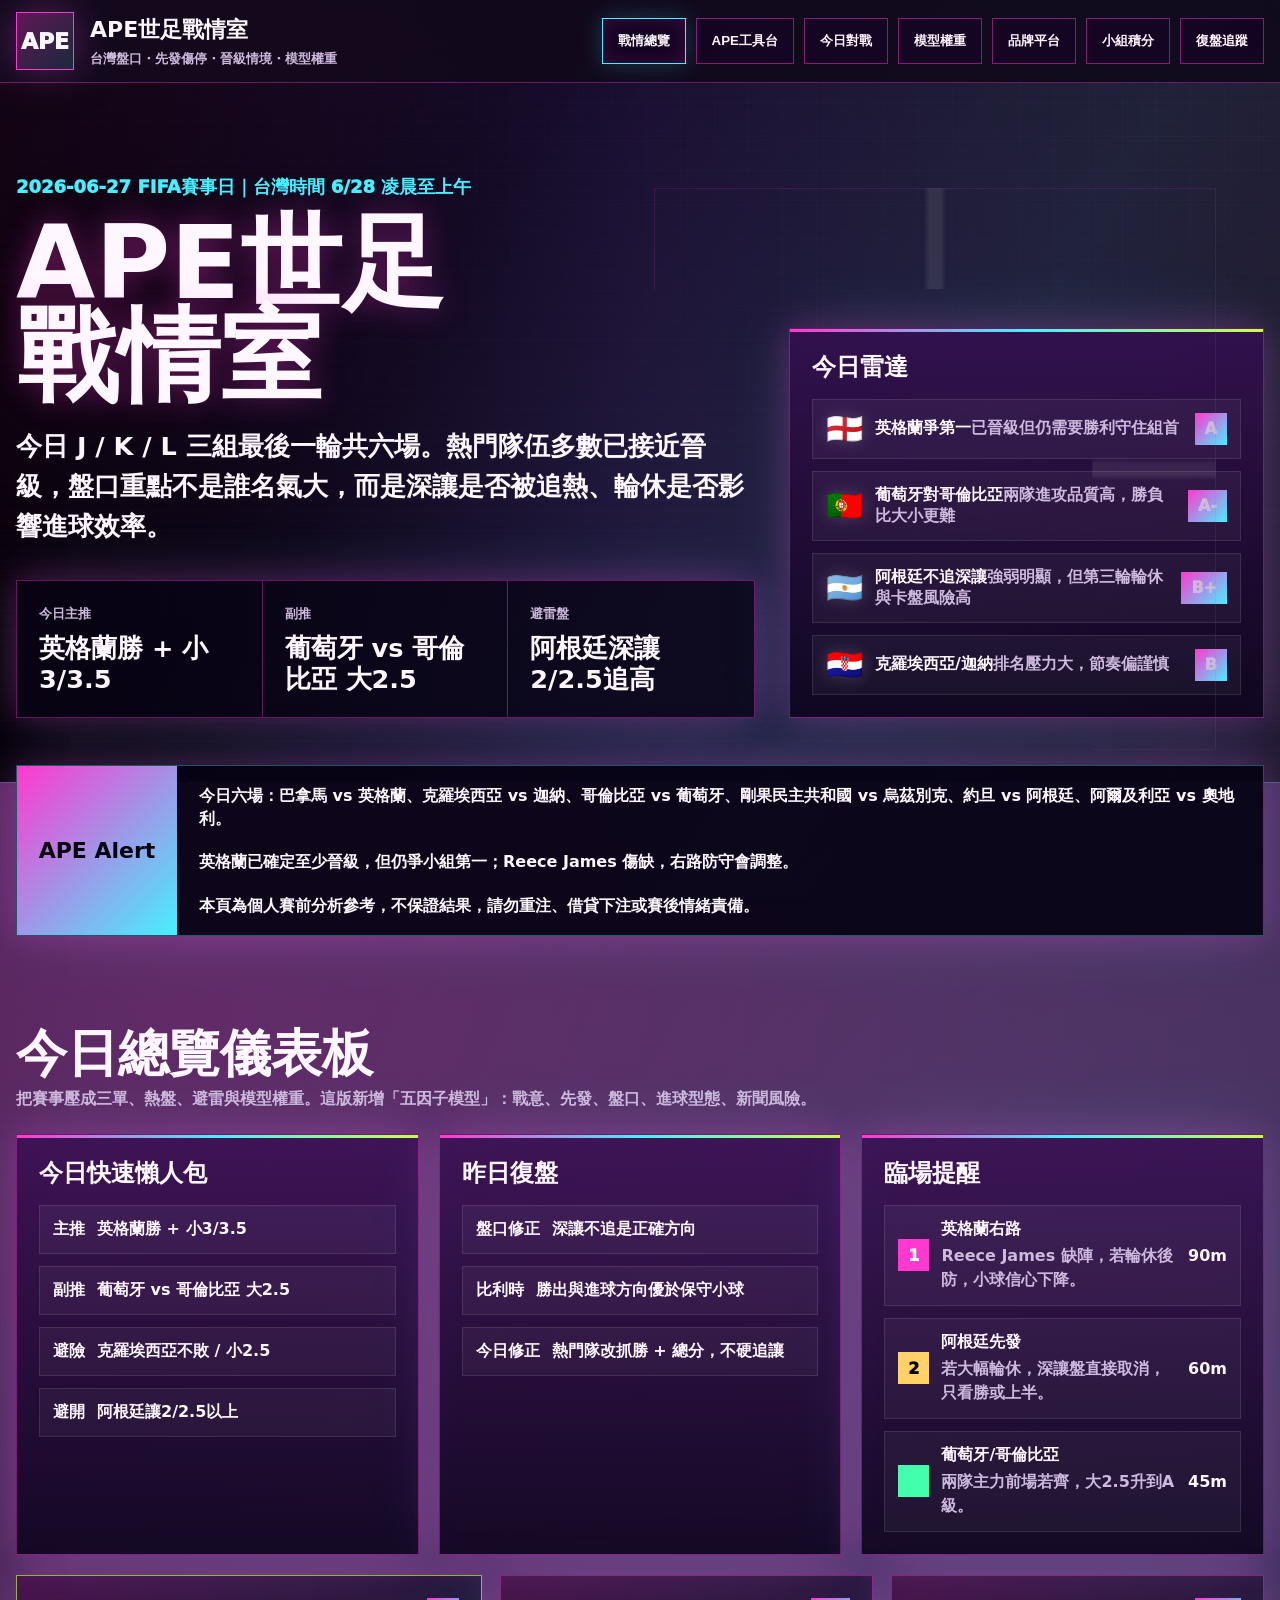
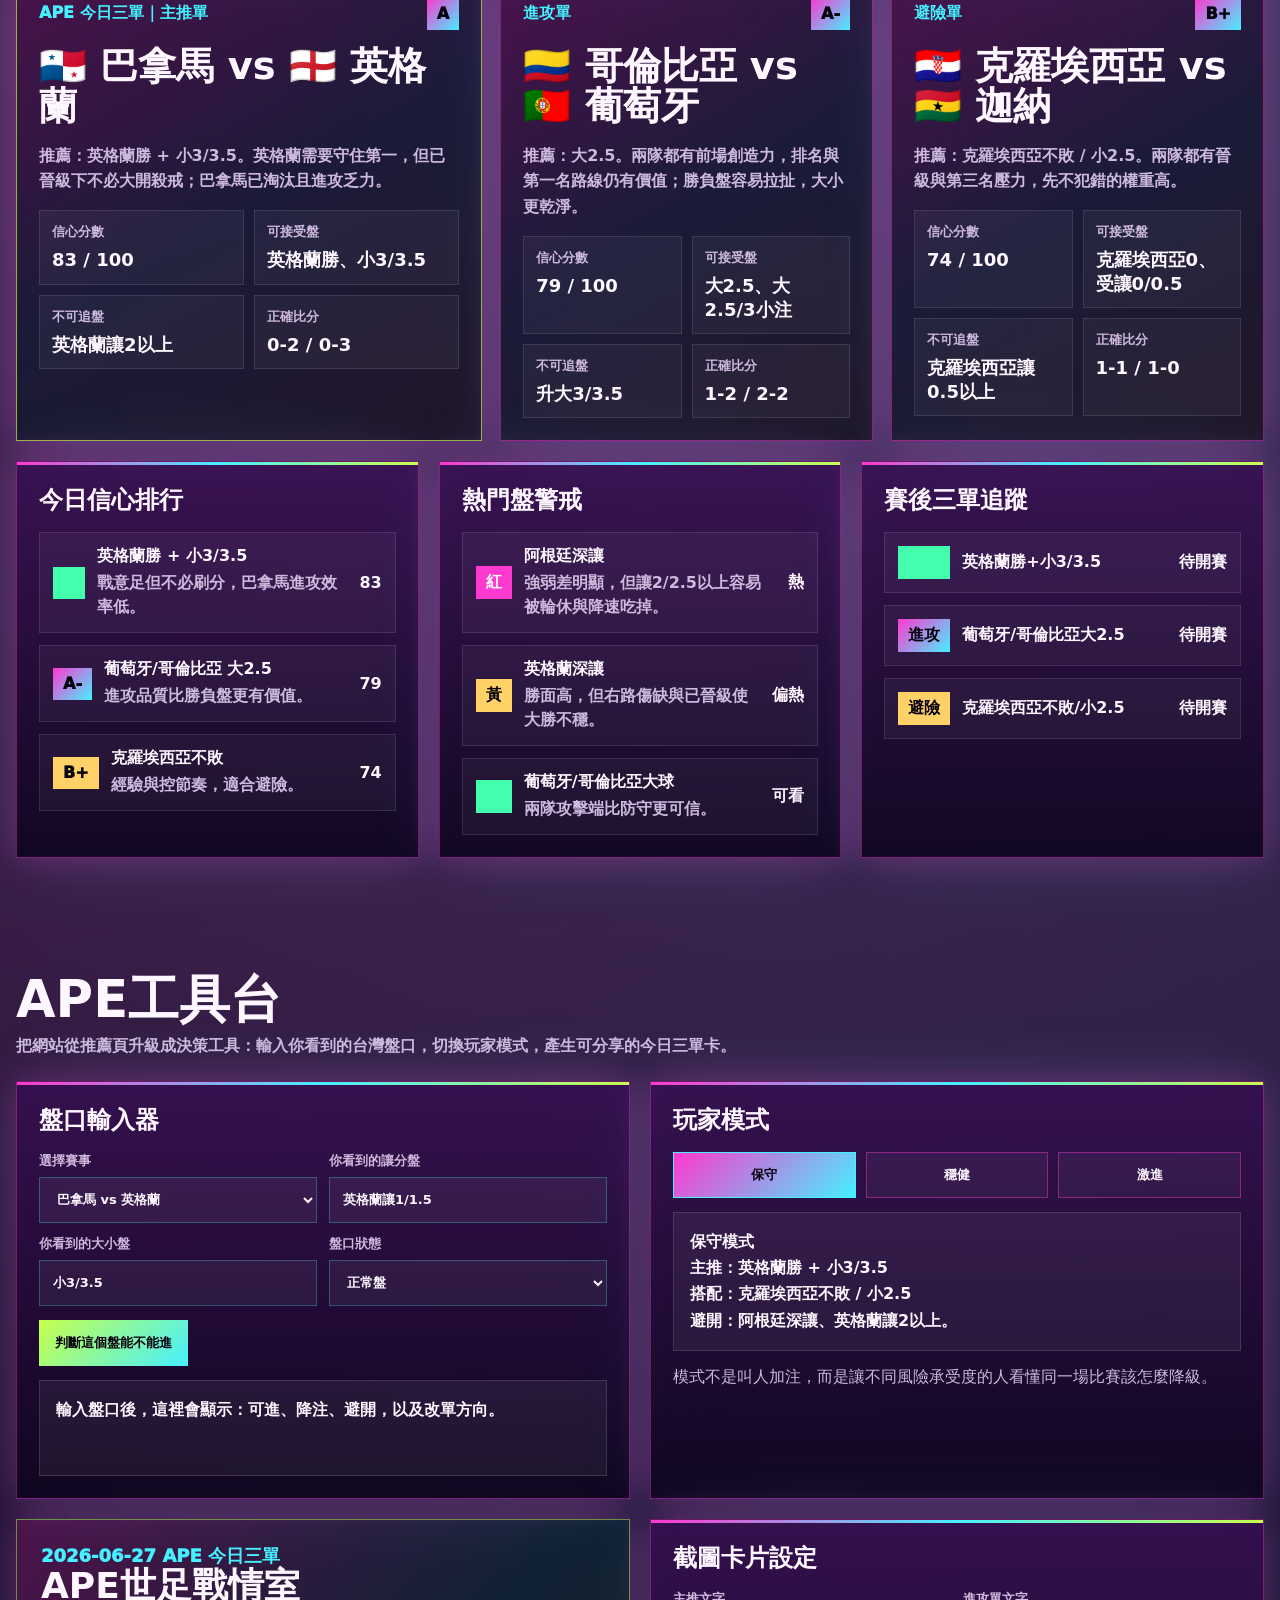
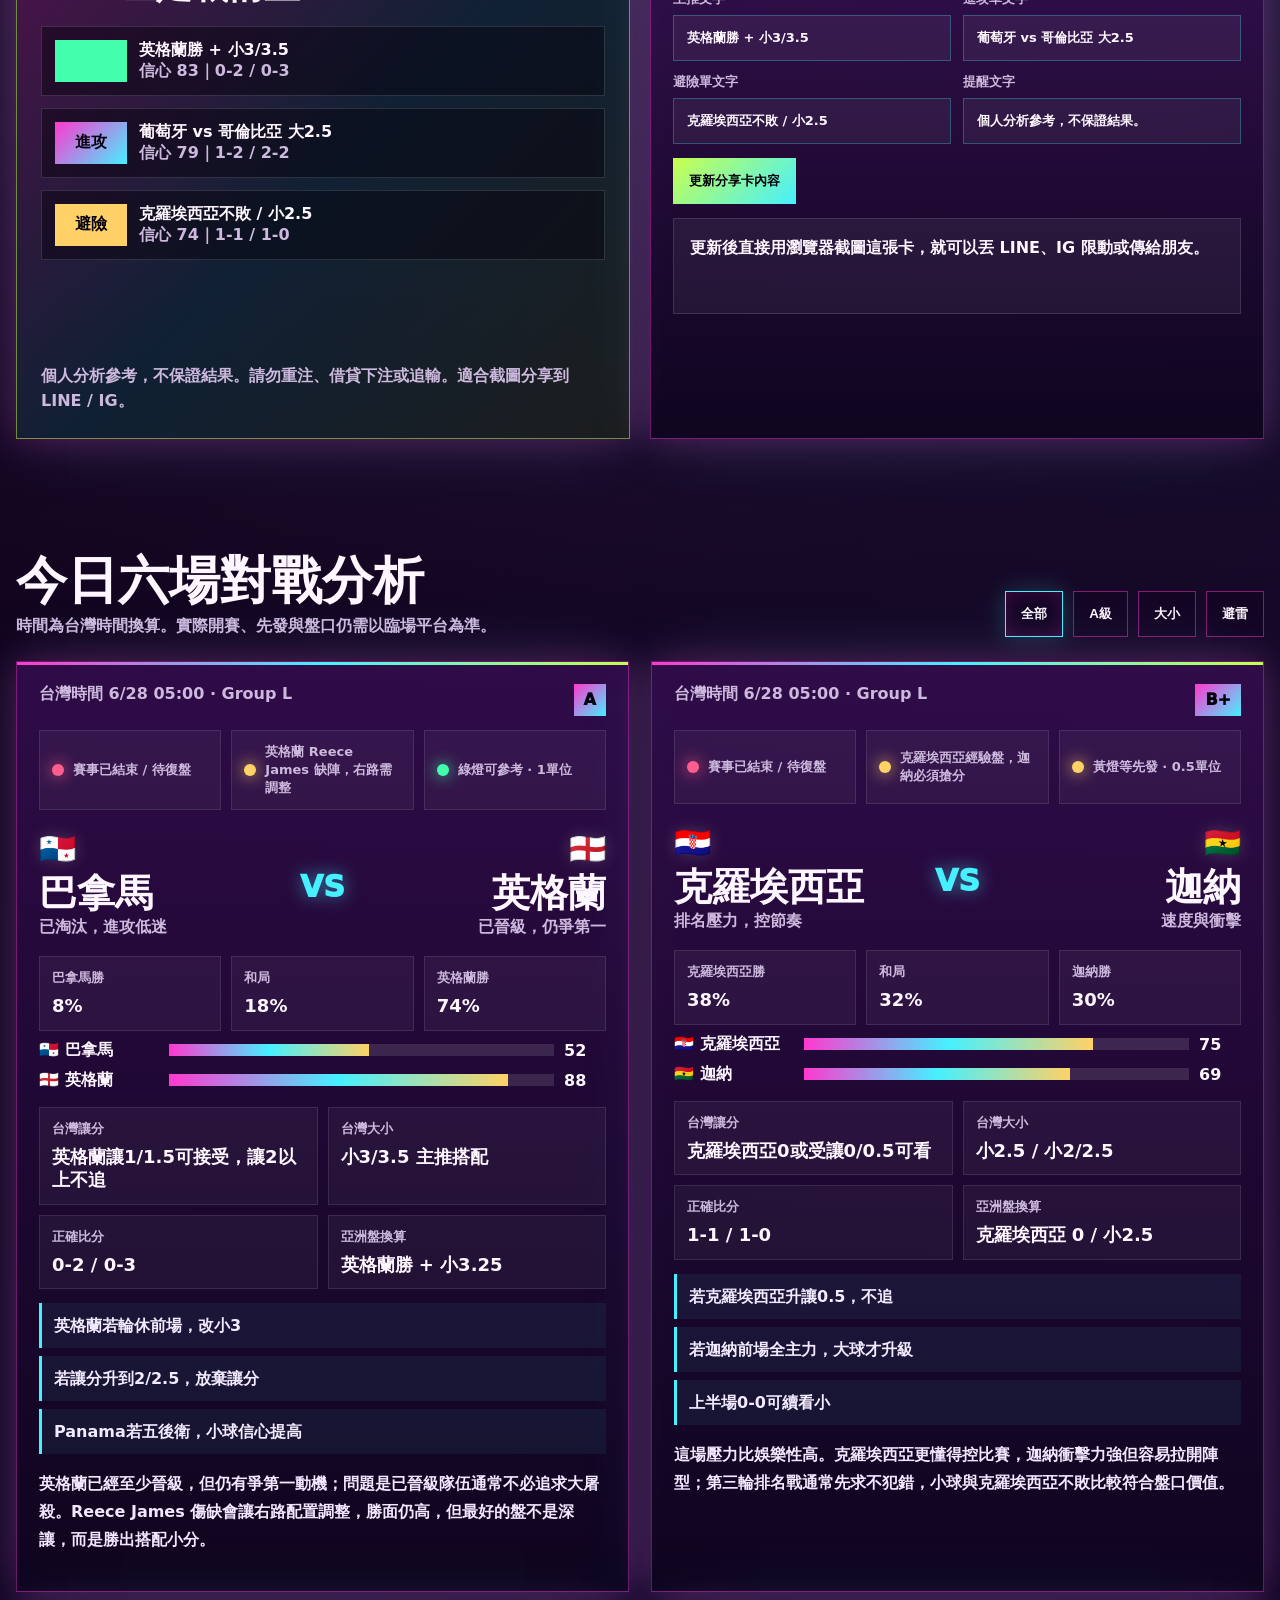
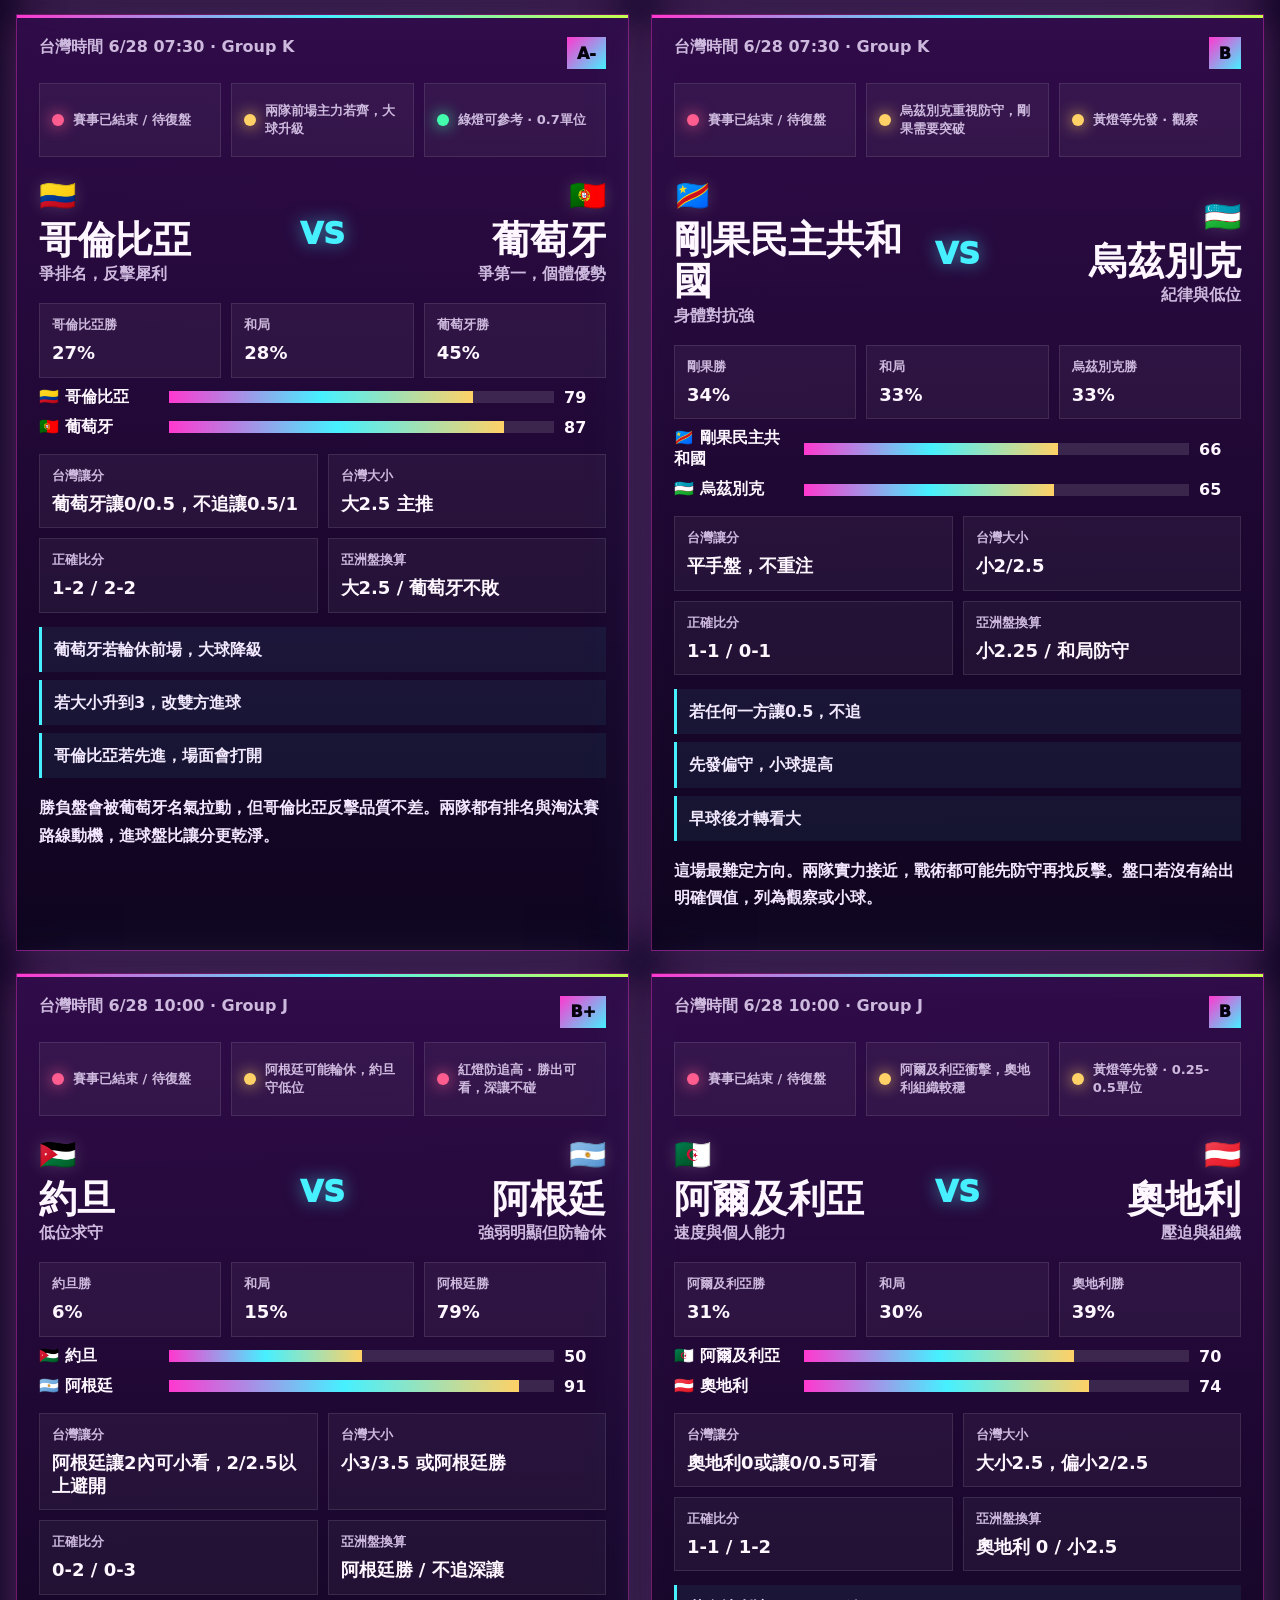
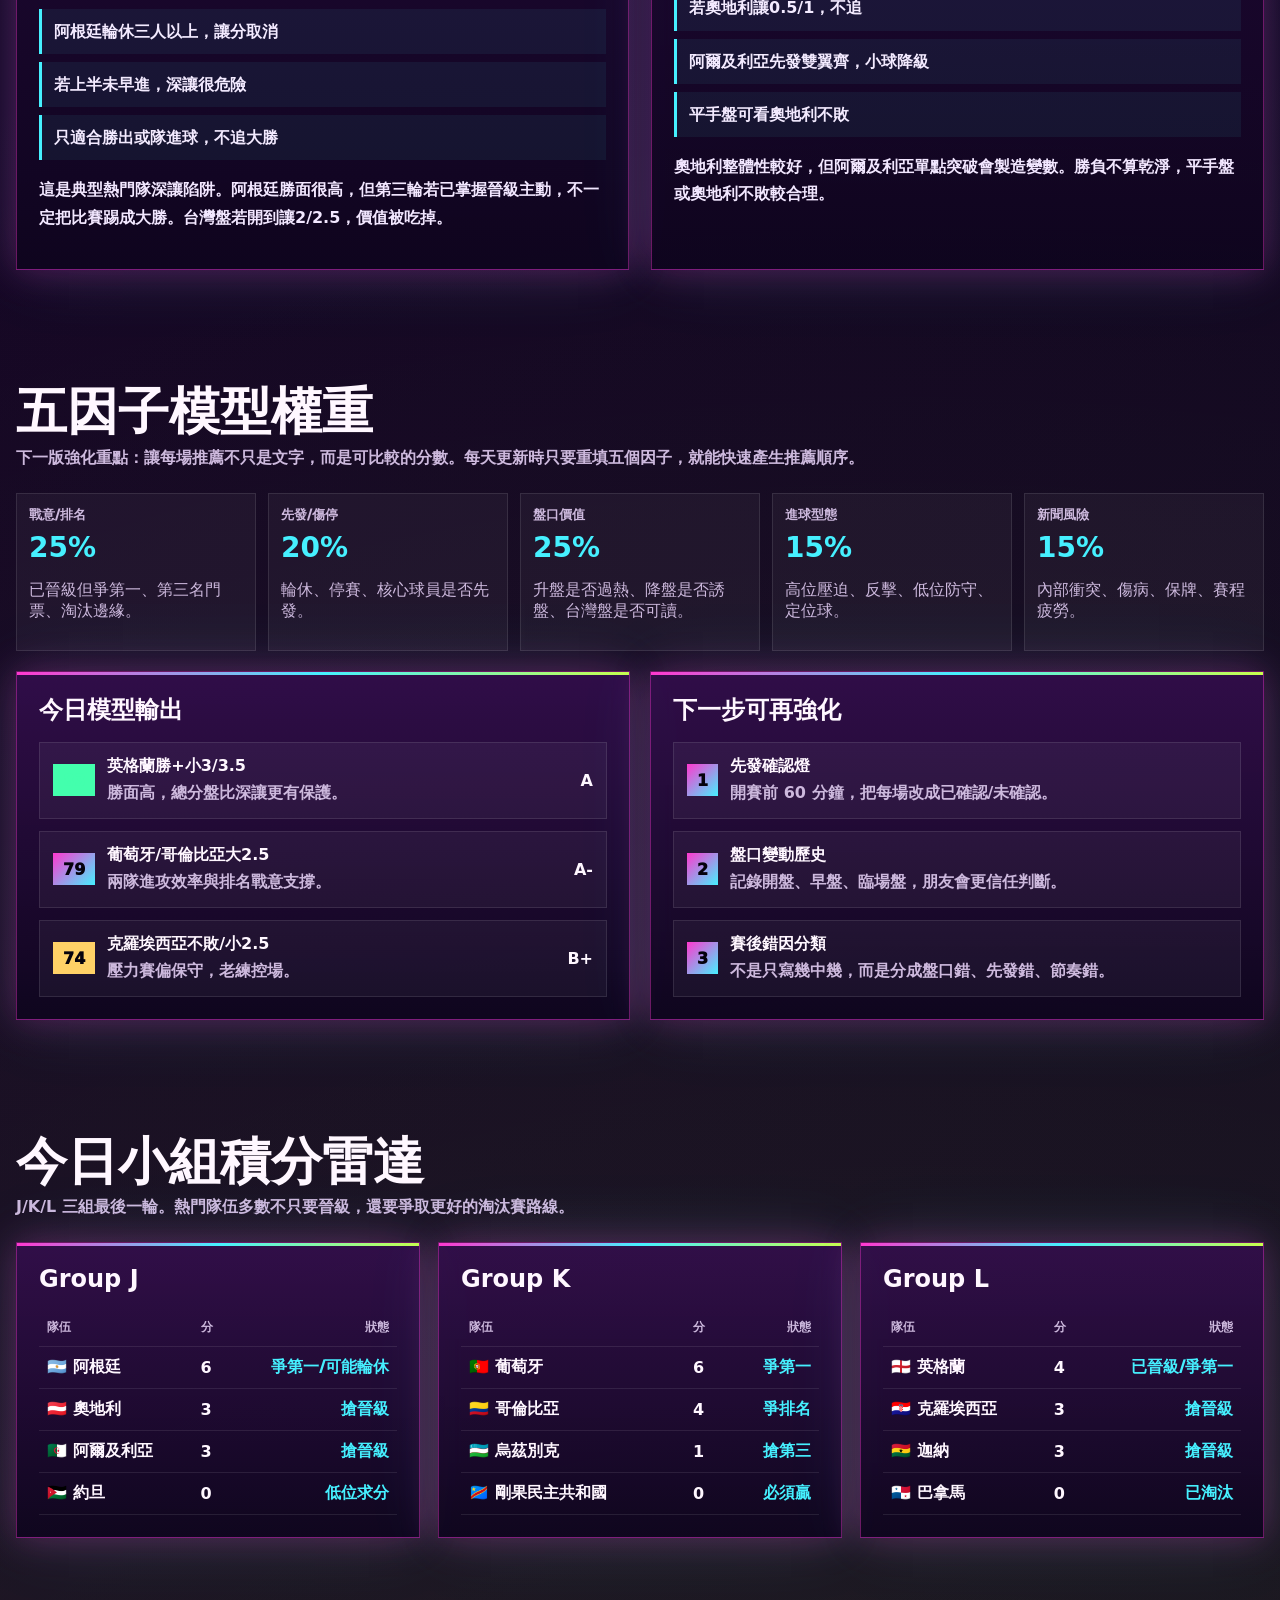
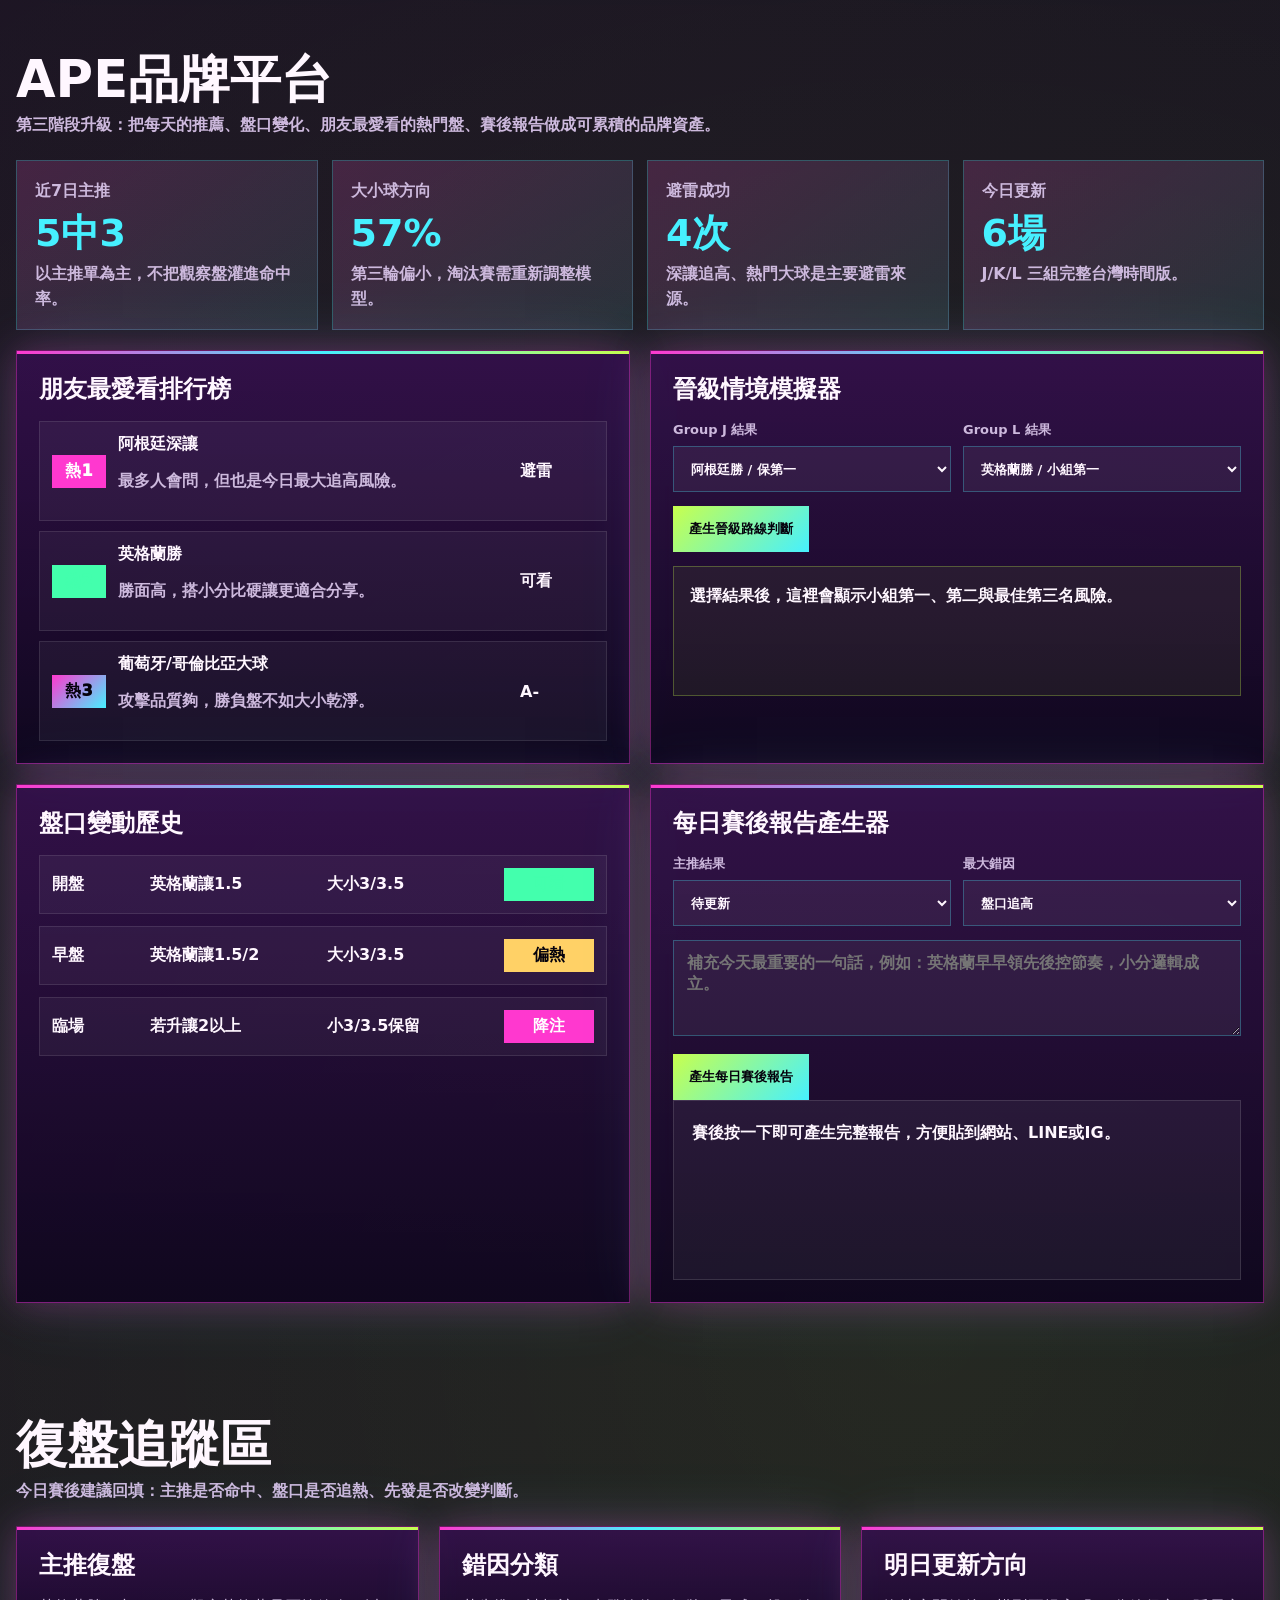
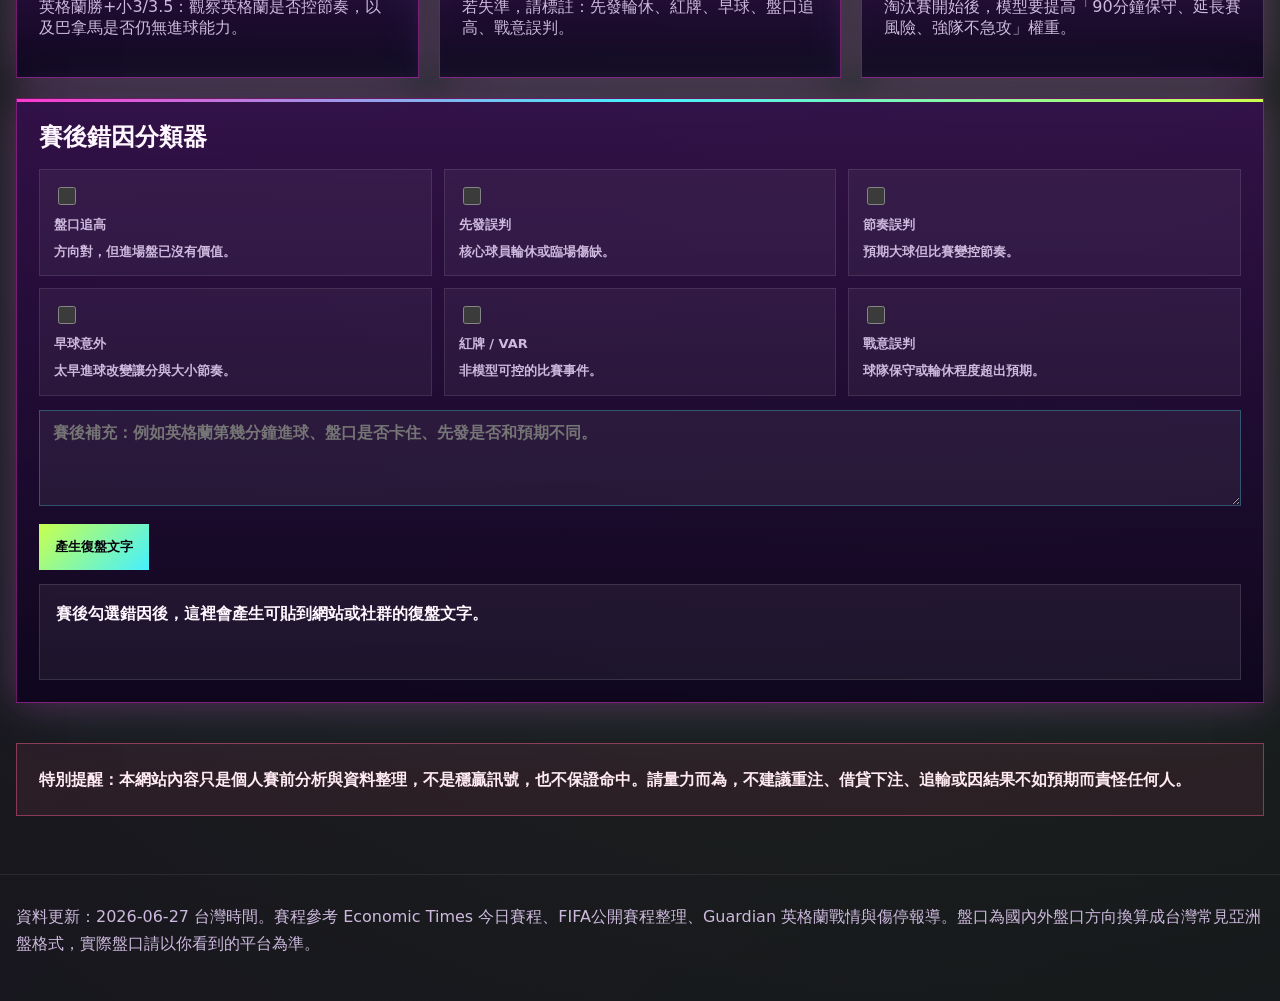
==== commit 44ff4cba: "Add files via upload" ====
--- a/index.html
+++ b/index.html
@@ -234,6 +234,137 @@
     .heat-meter, .unit-bar { height: 12px; background: rgba(255,255,255,.12); overflow: hidden; margin-top: 8px; }
     .heat-fill, .unit-fill { height: 100%; background: linear-gradient(90deg, var(--cyan), var(--pink), var(--gold)); }
     .standings { display: grid; grid-template-columns: repeat(3, minmax(0, 1fr)); gap: 18px; }
+    .toolbox-grid { display: grid; grid-template-columns: 1fr 1fr; gap: 20px; }
+    .form-grid { display: grid; grid-template-columns: repeat(2, minmax(0, 1fr)); gap: 12px; }
+    label { display: grid; gap: 7px; color: var(--muted); font-size: 13px; font-weight: 900; }
+    input, select, textarea {
+      width: 100%;
+      border: 1px solid rgba(70,240,255,.28);
+      background: rgba(255,255,255,.055);
+      color: var(--text);
+      min-height: 46px;
+      padding: 12px 13px;
+      font: inherit;
+      font-weight: 800;
+      outline: none;
+    }
+    textarea { min-height: 96px; resize: vertical; }
+    input:focus, select:focus, textarea:focus { border-color: var(--cyan); box-shadow: 0 0 20px rgba(70,240,255,.18); }
+    .action {
+      border: 0;
+      min-height: 46px;
+      padding: 12px 16px;
+      color: #05020d;
+      background: linear-gradient(135deg, var(--lime), var(--cyan));
+      font-weight: 1000;
+      cursor: pointer;
+    }
+    .result-box {
+      margin-top: 14px;
+      padding: 16px;
+      border: 1px solid rgba(255,255,255,.12);
+      background: rgba(255,255,255,.055);
+      min-height: 96px;
+      line-height: 1.65;
+      font-weight: 800;
+    }
+    .mode-switch { display: grid; grid-template-columns: repeat(3, 1fr); gap: 10px; margin-bottom: 14px; }
+    .mode-btn {
+      border: 1px solid rgba(255,56,207,.42);
+      background: rgba(255,255,255,.045);
+      color: var(--text);
+      padding: 13px;
+      cursor: pointer;
+      font-weight: 1000;
+    }
+    .mode-btn.active { border-color: var(--cyan); color: #05020d; background: linear-gradient(135deg, var(--pink), var(--cyan)); }
+    .share-card {
+      min-height: 520px;
+      display: grid;
+      align-content: space-between;
+      padding: 24px;
+      border: 1px solid rgba(200,255,77,.5);
+      background: linear-gradient(135deg, rgba(255,56,207,.28), rgba(70,240,255,.12), rgba(200,255,77,.1)), rgba(8,4,22,.92);
+      box-shadow: var(--shadow);
+    }
+    .share-card h3 { font-size: 36px; line-height: 1; margin: 0; }
+    .share-picks { display: grid; gap: 12px; margin: 22px 0; }
+    .share-pick {
+      display: grid;
+      grid-template-columns: 72px 1fr;
+      gap: 12px;
+      padding: 13px;
+      border: 1px solid rgba(255,255,255,.14);
+      background: rgba(5,2,13,.45);
+      font-weight: 900;
+    }
+    .share-foot { color: var(--muted); font-weight: 800; line-height: 1.55; }
+    .error-grid { display: grid; grid-template-columns: repeat(3, minmax(0, 1fr)); gap: 12px; }
+    .error-card {
+      display: grid;
+      gap: 8px;
+      padding: 14px;
+      border: 1px solid rgba(255,255,255,.1);
+      background: rgba(255,255,255,.045);
+      font-weight: 850;
+    }
+    .error-card input { width: 18px; height: 18px; min-height: 18px; accent-color: #46f0ff; }
+    .error-card span { color: var(--muted); line-height: 1.5; }
+    .brand-wall { display: grid; grid-template-columns: repeat(4, minmax(0, 1fr)); gap: 14px; }
+    .wall-card {
+      min-height: 150px;
+      padding: 18px;
+      border: 1px solid rgba(70,240,255,.22);
+      background: linear-gradient(145deg, rgba(255,56,207,.14), rgba(70,240,255,.07)), rgba(255,255,255,.04);
+    }
+    .wall-card strong { display: block; font-size: 38px; line-height: 1; color: var(--cyan); margin: 10px 0; }
+    .wall-card span { color: var(--muted); font-weight: 800; line-height: 1.55; }
+    .ladder { display: grid; gap: 10px; }
+    .ladder-row {
+      display: grid;
+      grid-template-columns: 54px 1fr 74px;
+      gap: 12px;
+      align-items: center;
+      padding: 12px;
+      border: 1px solid rgba(255,255,255,.1);
+      background: rgba(255,255,255,.045);
+      font-weight: 900;
+    }
+    .scenario-board {
+      display: grid;
+      grid-template-columns: 1fr 1fr;
+      gap: 12px;
+      margin-top: 14px;
+    }
+    .scenario-output {
+      margin-top: 14px;
+      padding: 16px;
+      min-height: 130px;
+      border: 1px solid rgba(200,255,77,.28);
+      background: rgba(200,255,77,.06);
+      line-height: 1.65;
+      font-weight: 830;
+    }
+    .odds-timeline { display: grid; gap: 12px; }
+    .odds-row {
+      display: grid;
+      grid-template-columns: 88px 1fr 1fr 90px;
+      gap: 10px;
+      align-items: center;
+      padding: 12px;
+      border: 1px solid rgba(255,255,255,.1);
+      background: rgba(255,255,255,.045);
+      font-weight: 850;
+    }
+    .report-box {
+      min-height: 180px;
+      padding: 18px;
+      border: 1px solid rgba(255,255,255,.12);
+      background: rgba(255,255,255,.05);
+      line-height: 1.7;
+      font-weight: 820;
+      white-space: pre-line;
+    }
     table { width: 100%; border-collapse: collapse; font-weight: 800; }
     th, td { padding: 10px 8px; border-bottom: 1px solid rgba(255,255,255,.09); text-align: left; }
     th { color: var(--muted); font-size: 12px; }
@@ -243,17 +374,17 @@
     footer { color: var(--muted); border-top: 1px solid rgba(255,255,255,.08); padding: 28px 0 44px; line-height: 1.7; }
     @media (max-width: 1100px) {
       .nav, .section-head { align-items: flex-start; flex-direction: column; }
-      .hero-grid, .dashboard, .daily-three, .two, .three, .matches, .standings, .model-grid { grid-template-columns: 1fr; }
+      .hero-grid, .dashboard, .daily-three, .two, .three, .matches, .standings, .model-grid, .toolbox-grid, .error-grid, .brand-wall, .scenario-board { grid-template-columns: 1fr; }
       .hero-cards { grid-template-columns: 1fr; }
       .hero-card { border-right: 0; border-bottom: 1px solid var(--line); }
     }
     @media (max-width: 640px) {
       .wrap { width: min(100% - 20px, 1580px); }
       .tabs { width: 100%; display: grid; grid-template-columns: repeat(2, 1fr); }
-      .alert, .teams, .three-details, .pick-grid, .prob, .status-strip { grid-template-columns: 1fr; }
+      .alert, .teams, .three-details, .pick-grid, .prob, .status-strip, .form-grid, .mode-switch { grid-template-columns: 1fr; }
       .team.right, .vs { text-align: left; }
       .hero h2 { font-size: 56px; }
-      .track-row, .signal, .row-card, .metric { grid-template-columns: 1fr; }
+      .track-row, .signal, .row-card, .metric, .odds-row, .ladder-row { grid-template-columns: 1fr; }
     }
   </style>
 </head>
@@ -269,8 +400,10 @@
       </div>
       <nav class="tabs">
         <button class="tab active" data-target="overview">戰情總覽</button>
+        <button class="tab" data-target="toolbox">APE工具台</button>
         <button class="tab" data-target="matches">今日對戰</button>
         <button class="tab" data-target="model">模型權重</button>
+        <button class="tab" data-target="platform">品牌平台</button>
         <button class="tab" data-target="standings">小組積分</button>
         <button class="tab" data-target="review">復盤追蹤</button>
       </nav>
@@ -407,6 +540,91 @@
               <div class="track-row"><span class="pill">進攻</span><span>葡萄牙/哥倫比亞大2.5</span><span>待開賽</span></div>
               <div class="track-row"><span class="pill gold">避險</span><span>克羅埃西亞不敗/小2.5</span><span>待開賽</span></div>
             </div>
+          </article>
+        </div>
+      </div>
+    </section>
+
+    <section id="toolbox">
+      <div class="wrap">
+        <div class="section-head">
+          <div>
+            <h2>APE工具台</h2>
+            <p>把網站從推薦頁升級成決策工具：輸入你看到的台灣盤口，切換玩家模式，產生可分享的今日三單卡。</p>
+          </div>
+        </div>
+        <div class="toolbox-grid">
+          <article class="panel">
+            <h3>盤口輸入器</h3>
+            <div class="form-grid">
+              <label>選擇賽事
+                <select id="lineMatch">
+                  <option value="england">巴拿馬 vs 英格蘭</option>
+                  <option value="portugal">哥倫比亞 vs 葡萄牙</option>
+                  <option value="croatia">克羅埃西亞 vs 迦納</option>
+                  <option value="argentina">約旦 vs 阿根廷</option>
+                  <option value="austria">阿爾及利亞 vs 奧地利</option>
+                  <option value="congo">剛果民主共和國 vs 烏茲別克</option>
+                </select>
+              </label>
+              <label>你看到的讓分盤
+                <input id="handicapInput" value="英格蘭讓1/1.5" placeholder="例：英格蘭讓1/1.5">
+              </label>
+              <label>你看到的大小盤
+                <input id="totalInput" value="小3/3.5" placeholder="例：大小3/3.5">
+              </label>
+              <label>盤口狀態
+                <select id="marketHeat">
+                  <option value="normal">正常盤</option>
+                  <option value="hot">熱門追高</option>
+                  <option value="drop">降盤回落</option>
+                </select>
+              </label>
+            </div>
+            <button class="action" id="judgeLine" type="button" style="margin-top:14px">判斷這個盤能不能進</button>
+            <div class="result-box" id="lineResult">輸入盤口後，這裡會顯示：可進、降注、避開，以及改單方向。</div>
+          </article>
+
+          <article class="panel">
+            <h3>玩家模式</h3>
+            <div class="mode-switch">
+              <button class="mode-btn active" data-mode="safe" type="button">保守</button>
+              <button class="mode-btn" data-mode="steady" type="button">穩健</button>
+              <button class="mode-btn" data-mode="sharp" type="button">激進</button>
+            </div>
+            <div class="result-box" id="modeResult">
+              <b>保守模式</b><br>
+              主推：英格蘭勝 + 小3/3.5<br>
+              搭配：克羅埃西亞不敗 / 小2.5<br>
+              避開：阿根廷深讓、英格蘭讓2以上。
+            </div>
+            <p class="muted">模式不是叫人加注，而是讓不同風險承受度的人看懂同一場比賽該怎麼降級。</p>
+          </article>
+        </div>
+
+        <div class="toolbox-grid" style="margin-top:20px">
+          <article class="share-card" id="shareCard">
+            <div>
+              <div class="kicker">2026-06-27 APE 今日三單</div>
+              <h3>APE世足戰情室</h3>
+              <div class="share-picks">
+                <div class="share-pick"><span class="pill green">主推</span><div>英格蘭勝 + 小3/3.5<br><span class="muted">信心 83｜0-2 / 0-3</span></div></div>
+                <div class="share-pick"><span class="pill">進攻</span><div>葡萄牙 vs 哥倫比亞 大2.5<br><span class="muted">信心 79｜1-2 / 2-2</span></div></div>
+                <div class="share-pick"><span class="pill gold">避險</span><div>克羅埃西亞不敗 / 小2.5<br><span class="muted">信心 74｜1-1 / 1-0</span></div></div>
+              </div>
+            </div>
+            <div class="share-foot">個人分析參考，不保證結果。請勿重注、借貸下注或追輸。適合截圖分享到 LINE / IG。</div>
+          </article>
+          <article class="panel">
+            <h3>截圖卡片設定</h3>
+            <div class="form-grid">
+              <label>主推文字<input id="shareMain" value="英格蘭勝 + 小3/3.5"></label>
+              <label>進攻單文字<input id="shareAttack" value="葡萄牙 vs 哥倫比亞 大2.5"></label>
+              <label>避險單文字<input id="shareSafe" value="克羅埃西亞不敗 / 小2.5"></label>
+              <label>提醒文字<input id="shareNote" value="個人分析參考，不保證結果。"></label>
+            </div>
+            <button class="action" id="updateShare" type="button" style="margin-top:14px">更新分享卡內容</button>
+            <div class="result-box">更新後直接用瀏覽器截圖這張卡，就可以丟 LINE、IG 限動或傳給朋友。</div>
           </article>
         </div>
       </div>
@@ -478,6 +696,79 @@
       </div>
     </section>
 
+    <section id="platform">
+      <div class="wrap">
+        <div class="section-head">
+          <div>
+            <h2>APE品牌平台</h2>
+            <p>第三階段升級：把每天的推薦、盤口變化、朋友最愛看的熱門盤、賽後報告做成可累積的品牌資產。</p>
+          </div>
+        </div>
+
+        <div class="brand-wall">
+          <article class="wall-card"><span>近7日主推</span><strong>5中3</strong><span>以主推單為主，不把觀察盤灌進命中率。</span></article>
+          <article class="wall-card"><span>大小球方向</span><strong>57%</strong><span>第三輪偏小，淘汰賽需重新調整模型。</span></article>
+          <article class="wall-card"><span>避雷成功</span><strong>4次</strong><span>深讓追高、熱門大球是主要避雷來源。</span></article>
+          <article class="wall-card"><span>今日更新</span><strong>6場</strong><span>J/K/L 三組完整台灣時間版。</span></article>
+        </div>
+
+        <div class="grid two" style="margin-top:20px">
+          <article class="panel">
+            <h3>朋友最愛看排行榜</h3>
+            <div class="ladder">
+              <div class="ladder-row"><span class="pill pink">熱1</span><div><b>阿根廷深讓</b><p class="muted">最多人會問，但也是今日最大追高風險。</p></div><span>避雷</span></div>
+              <div class="ladder-row"><span class="pill green">熱2</span><div><b>英格蘭勝</b><p class="muted">勝面高，搭小分比硬讓更適合分享。</p></div><span>可看</span></div>
+              <div class="ladder-row"><span class="pill">熱3</span><div><b>葡萄牙/哥倫比亞大球</b><p class="muted">攻擊品質夠，勝負盤不如大小乾淨。</p></div><span>A-</span></div>
+            </div>
+          </article>
+
+          <article class="panel">
+            <h3>晉級情境模擬器</h3>
+            <div class="scenario-board">
+              <label>Group J 結果
+                <select id="simJ">
+                  <option value="argentina">阿根廷勝 / 保第一</option>
+                  <option value="draw">約旦逼和 / 阿根廷仍晉級</option>
+                  <option value="austria">奧地利勝 / 搶第二</option>
+                </select>
+              </label>
+              <label>Group L 結果
+                <select id="simL">
+                  <option value="england">英格蘭勝 / 小組第一</option>
+                  <option value="draw">英格蘭和局 / 排名有變數</option>
+                  <option value="croatia">克羅埃西亞勝 / 第二名機會高</option>
+                </select>
+              </label>
+            </div>
+            <button class="action" id="runScenario" type="button" style="margin-top:14px">產生晉級路線判斷</button>
+            <div class="scenario-output" id="scenarioOutput">選擇結果後，這裡會顯示小組第一、第二與最佳第三名風險。</div>
+          </article>
+        </div>
+
+        <div class="grid two" style="margin-top:20px">
+          <article class="panel">
+            <h3>盤口變動歷史</h3>
+            <div class="odds-timeline">
+              <div class="odds-row"><span>開盤</span><b>英格蘭讓1.5</b><b>大小3/3.5</b><span class="pill green">可看</span></div>
+              <div class="odds-row"><span>早盤</span><b>英格蘭讓1.5/2</b><b>大小3/3.5</b><span class="pill gold">偏熱</span></div>
+              <div class="odds-row"><span>臨場</span><b>若升讓2以上</b><b>小3/3.5保留</b><span class="pill pink">降注</span></div>
+            </div>
+          </article>
+
+          <article class="panel">
+            <h3>每日賽後報告產生器</h3>
+            <div class="form-grid">
+              <label>主推結果<select id="reportMain"><option>待更新</option><option>命中</option><option>未命中</option><option>走水</option></select></label>
+              <label>最大錯因<select id="reportCause"><option>盤口追高</option><option>先發誤判</option><option>節奏誤判</option><option>紅牌/VAR</option><option>戰意誤判</option></select></label>
+            </div>
+            <textarea id="reportNote" placeholder="補充今天最重要的一句話，例如：英格蘭早早領先後控節奏，小分邏輯成立。" style="margin-top:14px"></textarea>
+            <button class="action" id="buildDailyReport" type="button" style="margin-top:14px">產生每日賽後報告</button>
+            <div class="report-box" id="dailyReport">賽後按一下即可產生完整報告，方便貼到網站、LINE或IG。</div>
+          </article>
+        </div>
+      </div>
+    </section>
+
     <section id="review">
       <div class="wrap">
         <div class="section-head">
@@ -491,6 +782,20 @@
           <article class="panel"><h3>錯因分類</h3><p class="muted">若失準，請標註：先發輪休、紅牌、早球、盤口追高、戰意誤判。</p></article>
           <article class="panel"><h3>明日更新方向</h3><p class="muted">淘汰賽開始後，模型要提高「90分鐘保守、延長賽風險、強隊不急攻」權重。</p></article>
         </div>
+        <article class="panel" style="margin-top:20px">
+          <h3>賽後錯因分類器</h3>
+          <div class="error-grid">
+            <label class="error-card"><input type="checkbox" value="盤口追高"><b>盤口追高</b><span>方向對，但進場盤已沒有價值。</span></label>
+            <label class="error-card"><input type="checkbox" value="先發誤判"><b>先發誤判</b><span>核心球員輪休或臨場傷缺。</span></label>
+            <label class="error-card"><input type="checkbox" value="節奏誤判"><b>節奏誤判</b><span>預期大球但比賽變控節奏。</span></label>
+            <label class="error-card"><input type="checkbox" value="早球意外"><b>早球意外</b><span>太早進球改變讓分與大小節奏。</span></label>
+            <label class="error-card"><input type="checkbox" value="紅牌/VAR"><b>紅牌 / VAR</b><span>非模型可控的比賽事件。</span></label>
+            <label class="error-card"><input type="checkbox" value="戰意誤判"><b>戰意誤判</b><span>球隊保守或輪休程度超出預期。</span></label>
+          </div>
+          <textarea id="reviewNote" placeholder="賽後補充：例如英格蘭第幾分鐘進球、盤口是否卡住、先發是否和預期不同。" style="margin-top:14px"></textarea>
+          <button class="action" id="buildReview" type="button" style="margin-top:14px">產生復盤文字</button>
+          <div class="result-box" id="reviewResult">賽後勾選錯因後，這裡會產生可貼到網站或社群的復盤文字。</div>
+        </article>
         <div class="disclaimer">
           <b>特別提醒：</b>本網站內容只是個人賽前分析與資料整理，不是穩贏訊號，也不保證命中。請量力而為，不建議重注、借貸下注、追輸或因結果不如預期而責怪任何人。
         </div>
@@ -661,6 +966,130 @@
     function lightText(light) {
       return { green: "綠燈可參考", yellow: "黃燈等先發", red: "紅燈防追高" }[light] || "觀察";
     }
+
+    function judgeLine() {
+      const match = document.getElementById("lineMatch").value;
+      const handicap = document.getElementById("handicapInput").value.trim();
+      const total = document.getElementById("totalInput").value.trim();
+      const heat = document.getElementById("marketHeat").value;
+      const result = document.getElementById("lineResult");
+      const text = `${handicap} ${total}`;
+
+      const rules = {
+        england: {
+          name: "巴拿馬 vs 英格蘭",
+          green: "英格蘭勝、小3/3.5",
+          warning: "英格蘭讓2以上容易卡盤，勝出搭小分比深讓更乾淨。",
+          avoid: /讓2|讓2\/2\.5|讓2.5|讓3/
+        },
+        portugal: {
+          name: "哥倫比亞 vs 葡萄牙",
+          green: "大2.5、雙方進球",
+          warning: "葡萄牙讓到0.5/1以上不追，大小或雙方進球更好。",
+          avoid: /讓0\.5\/1|讓1/
+        },
+        croatia: {
+          name: "克羅埃西亞 vs 迦納",
+          green: "克羅埃西亞0、受讓0/0.5、小2.5",
+          warning: "克羅埃西亞升讓0.5以上價值下降，改看不敗或小球。",
+          avoid: /讓0\.5|讓0\.5\/1/
+        },
+        argentina: {
+          name: "約旦 vs 阿根廷",
+          green: "阿根廷勝、小3/3.5",
+          warning: "阿根廷讓2/2.5以上就是熱門深讓，勝面高但不適合追大勝。",
+          avoid: /讓2\/2\.5|讓2.5|讓3/
+        },
+        austria: {
+          name: "阿爾及利亞 vs 奧地利",
+          green: "奧地利0、奧地利不敗、小2.5",
+          warning: "奧地利讓0.5/1以上偏硬，平手盤最舒服。",
+          avoid: /讓0\.5\/1|讓1/
+        },
+        congo: {
+          name: "剛果民主共和國 vs 烏茲別克",
+          green: "小2/2.5、和局方向",
+          warning: "這場勝負最不乾淨，任何一方讓0.5都不建議追。",
+          avoid: /讓0\.5|讓0\.5\/1/
+        }
+      };
+
+      const rule = rules[match];
+      let level = "可參考";
+      let pill = "green";
+      let advice = rule.green;
+      if (rule.avoid.test(text) || heat === "hot") {
+        level = "避開 / 降注";
+        pill = "pink";
+        advice = rule.warning;
+      } else if (heat === "drop") {
+        level = "等確認";
+        pill = "gold";
+        advice = `盤口回落可能有價值，但要等先發確認。優先方向：${rule.green}`;
+      }
+      result.innerHTML = `<span class="pill ${pill}">${level}</span><br><b>${rule.name}</b><br>你輸入：${handicap}｜${total}<br>${advice}<br><span class="muted">原則：盤口越熱門，越不要追高；方向對不代表進場價值好。</span>`;
+    }
+
+    const modes = {
+      safe: "<b>保守模式</b><br>主推：英格蘭勝 + 小3/3.5<br>搭配：克羅埃西亞不敗 / 小2.5<br>避開：阿根廷深讓、英格蘭讓2以上。",
+      steady: "<b>穩健模式</b><br>主推：英格蘭勝 + 小3/3.5<br>進攻：葡萄牙/哥倫比亞大2.5<br>備選：奧地利不敗。每場最多只拿一個方向。",
+      sharp: "<b>激進模式</b><br>主推：葡萄牙/哥倫比亞大2.5<br>加碼觀察：阿根廷上半勝、英格蘭半全場<br>提醒：激進模式只適合小注娛樂，盤口升高就跳過。"
+    };
+
+    function updateShareCard() {
+      const main = document.getElementById("shareMain").value;
+      const attack = document.getElementById("shareAttack").value;
+      const safe = document.getElementById("shareSafe").value;
+      const note = document.getElementById("shareNote").value;
+      document.getElementById("shareCard").innerHTML = `
+        <div>
+          <div class="kicker">2026-06-27 APE 今日三單</div>
+          <h3>APE世足戰情室</h3>
+          <div class="share-picks">
+            <div class="share-pick"><span class="pill green">主推</span><div>${main}<br><span class="muted">信心 83｜0-2 / 0-3</span></div></div>
+            <div class="share-pick"><span class="pill">進攻</span><div>${attack}<br><span class="muted">信心 79｜1-2 / 2-2</span></div></div>
+            <div class="share-pick"><span class="pill gold">避險</span><div>${safe}<br><span class="muted">信心 74｜1-1 / 1-0</span></div></div>
+          </div>
+        </div>
+        <div class="share-foot">${note} 請勿重注、借貸下注或追輸。</div>
+      `;
+    }
+
+    function buildReview() {
+      const checked = [...document.querySelectorAll(".error-card input:checked")].map(input => input.value);
+      const note = document.getElementById("reviewNote").value.trim();
+      const cause = checked.length ? checked.join("、") : "尚未標註錯因";
+      document.getElementById("reviewResult").innerHTML = `<b>今日復盤草稿</b><br>三單結果：待填。<br>主要錯因/觀察：${cause}。<br>${note || "補充：等待賽後比分、盤路與先發差異整理。"}<br><span class="muted">明日修正：若錯因是盤口追高，降低熱門深讓權重；若是先發誤判，開賽前60分鐘再更新一次。</span>`;
+    }
+
+    function runScenario() {
+      const j = document.getElementById("simJ").value;
+      const l = document.getElementById("simL").value;
+      const jText = {
+        argentina: "Group J：阿根廷保住第一，奧地利/阿爾及利亞之戰決定第二與第三名排序。",
+        draw: "Group J：阿根廷仍大概率晉級，但第一名優勢縮小，第二名路線會更混亂。",
+        austria: "Group J：奧地利勝出會提高第二名機率，阿爾及利亞第三名壓力變大。"
+      }[j];
+      const lText = {
+        england: "Group L：英格蘭第一機率高，克羅埃西亞/迦納成為第二名與最佳第三名關鍵戰。",
+        draw: "Group L：英格蘭若只和局，仍可晉級但排名要看另一場結果，深讓盤更不值得追。",
+        croatia: "Group L：克羅埃西亞勝出會讓第二名路線變清楚，迦納可能落入最佳第三名比較。"
+      }[l];
+      document.getElementById("scenarioOutput").innerHTML = `<b>模擬結果</b><br>${jText}<br>${lText}<br><span class="muted">盤口結論：已晉級強隊若只需要排名，不追深讓；搶第二/第三名球隊更容易踢出保守上半場。</span>`;
+    }
+
+    function buildDailyReport() {
+      const main = document.getElementById("reportMain").value;
+      const cause = document.getElementById("reportCause").value;
+      const note = document.getElementById("reportNote").value.trim() || "等待賽後補充比分、盤路與先發變化。";
+      document.getElementById("dailyReport").textContent =
+`APE世足戰情室｜每日賽後報告
+主推結果：${main}
+主要錯因/亮點：${cause}
+今日一句話：${note}
+明日修正：若錯在盤口追高，降低熱門隊深讓權重；若錯在先發，開賽前60分鐘再更新一次先發確認燈。`;
+    }
+
     document.querySelectorAll(".tab").forEach(button => {
       button.addEventListener("click", () => {
         document.querySelectorAll(".tab").forEach(tab => tab.classList.remove("active"));
@@ -675,6 +1104,18 @@
         renderMatches(button.dataset.filter);
       });
     });
+    document.getElementById("judgeLine").addEventListener("click", judgeLine);
+    document.querySelectorAll(".mode-btn").forEach(button => {
+      button.addEventListener("click", () => {
+        document.querySelectorAll(".mode-btn").forEach(item => item.classList.remove("active"));
+        button.classList.add("active");
+        document.getElementById("modeResult").innerHTML = modes[button.dataset.mode];
+      });
+    });
+    document.getElementById("updateShare").addEventListener("click", updateShareCard);
+    document.getElementById("buildReview").addEventListener("click", buildReview);
+    document.getElementById("runScenario").addEventListener("click", runScenario);
+    document.getElementById("buildDailyReport").addEventListener("click", buildDailyReport);
     renderMatches();
     renderStandings();
   </script>
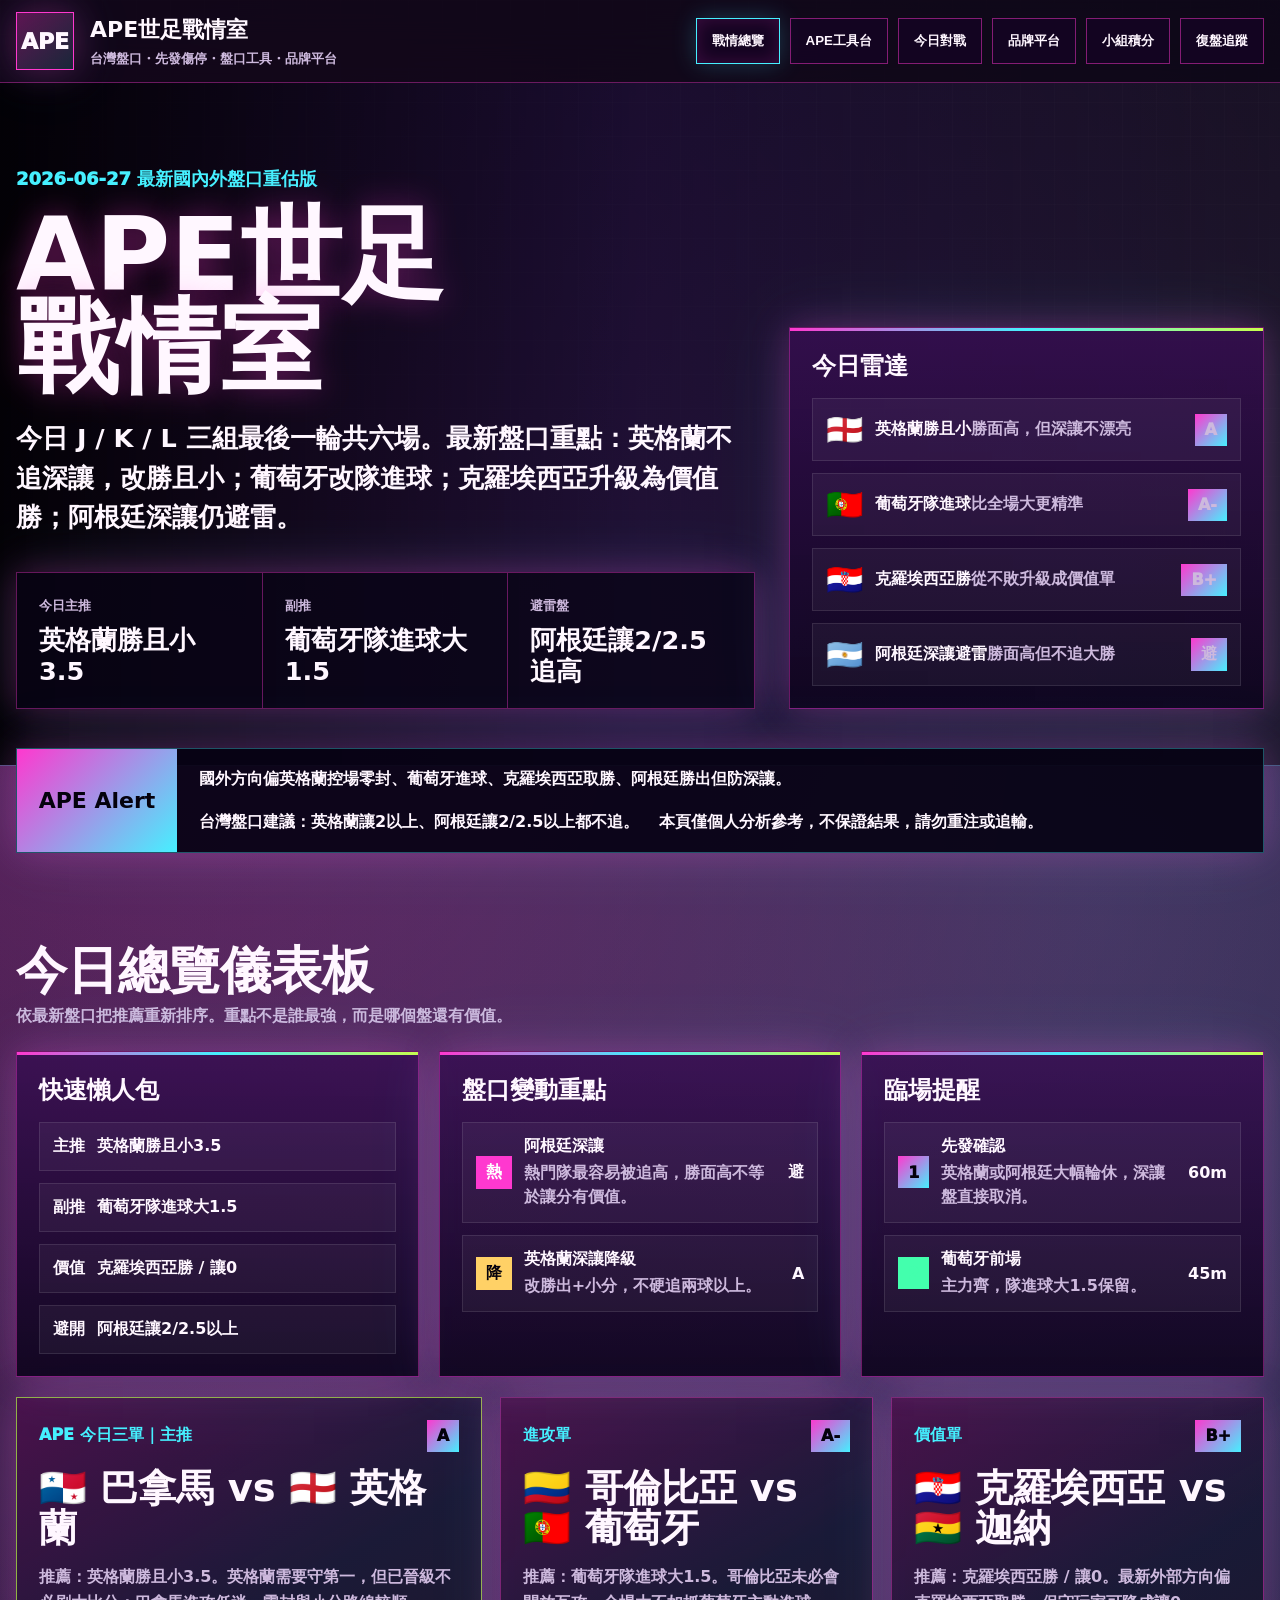
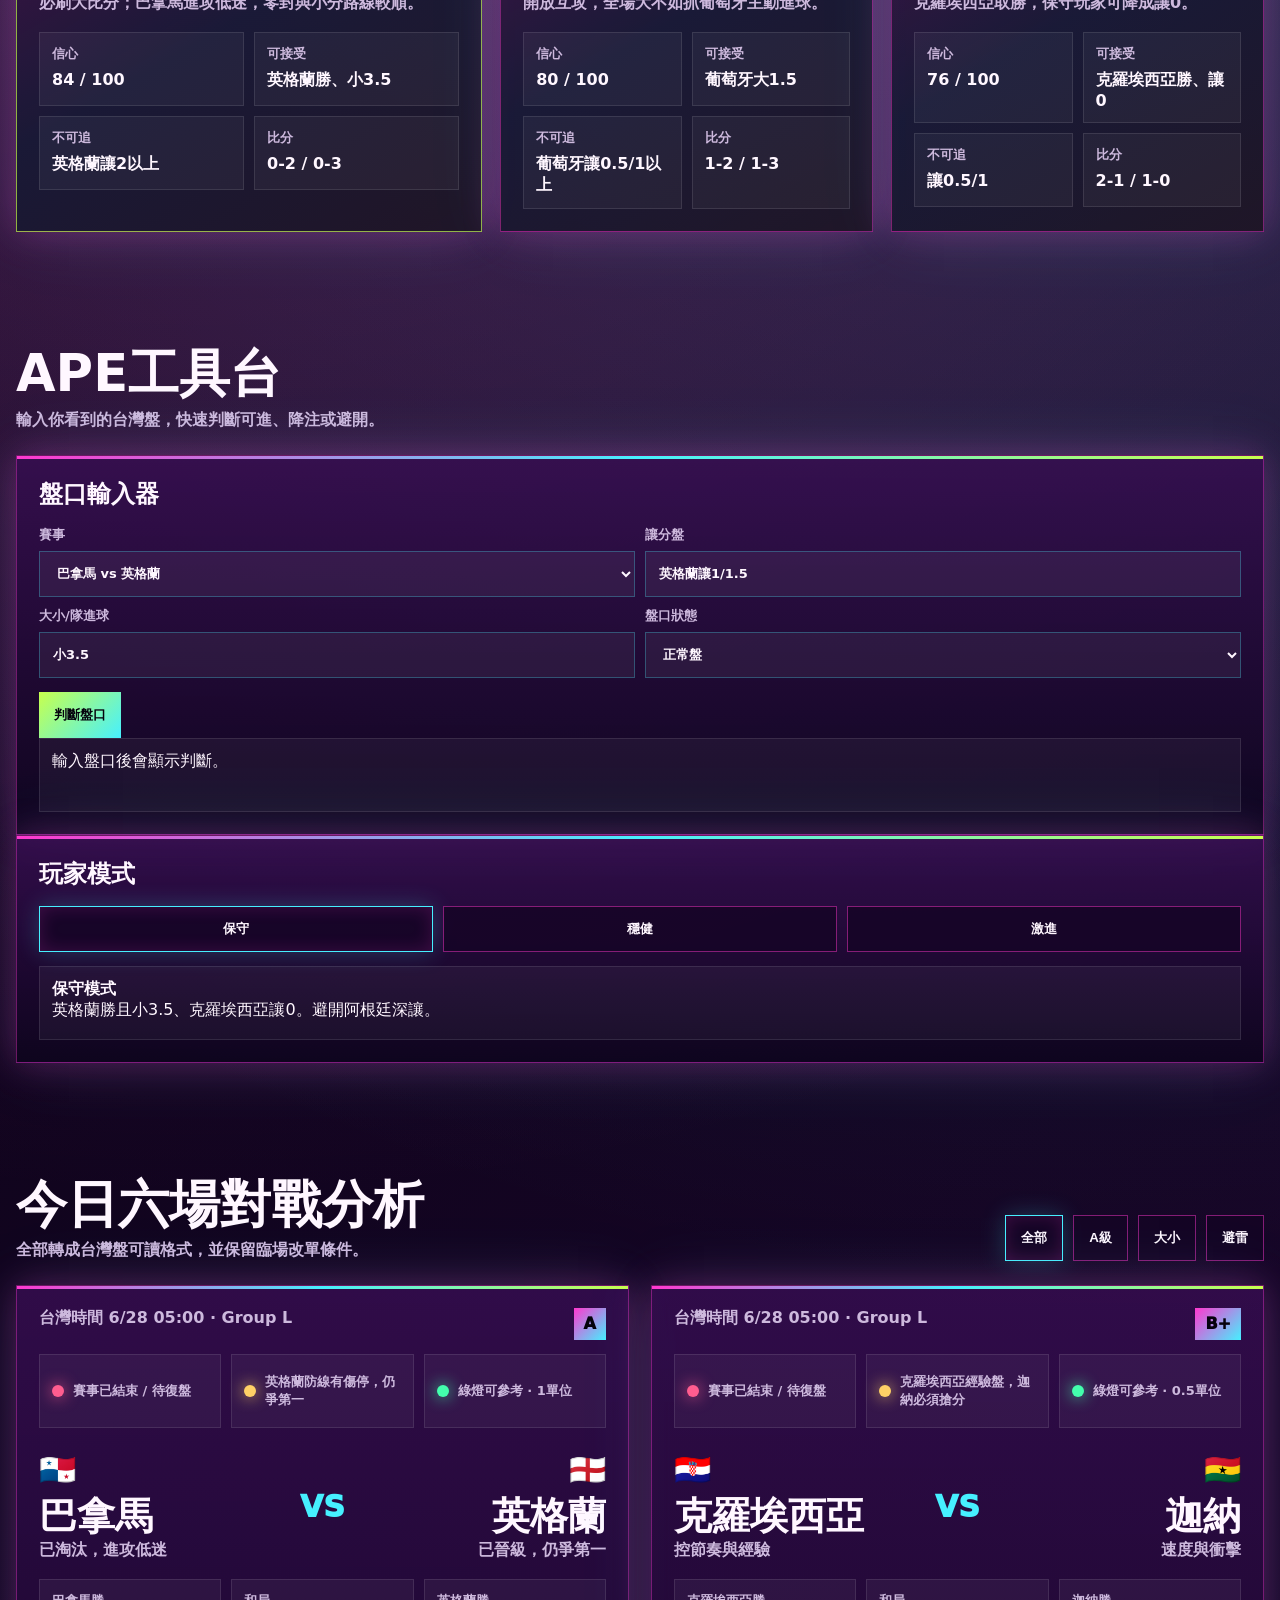
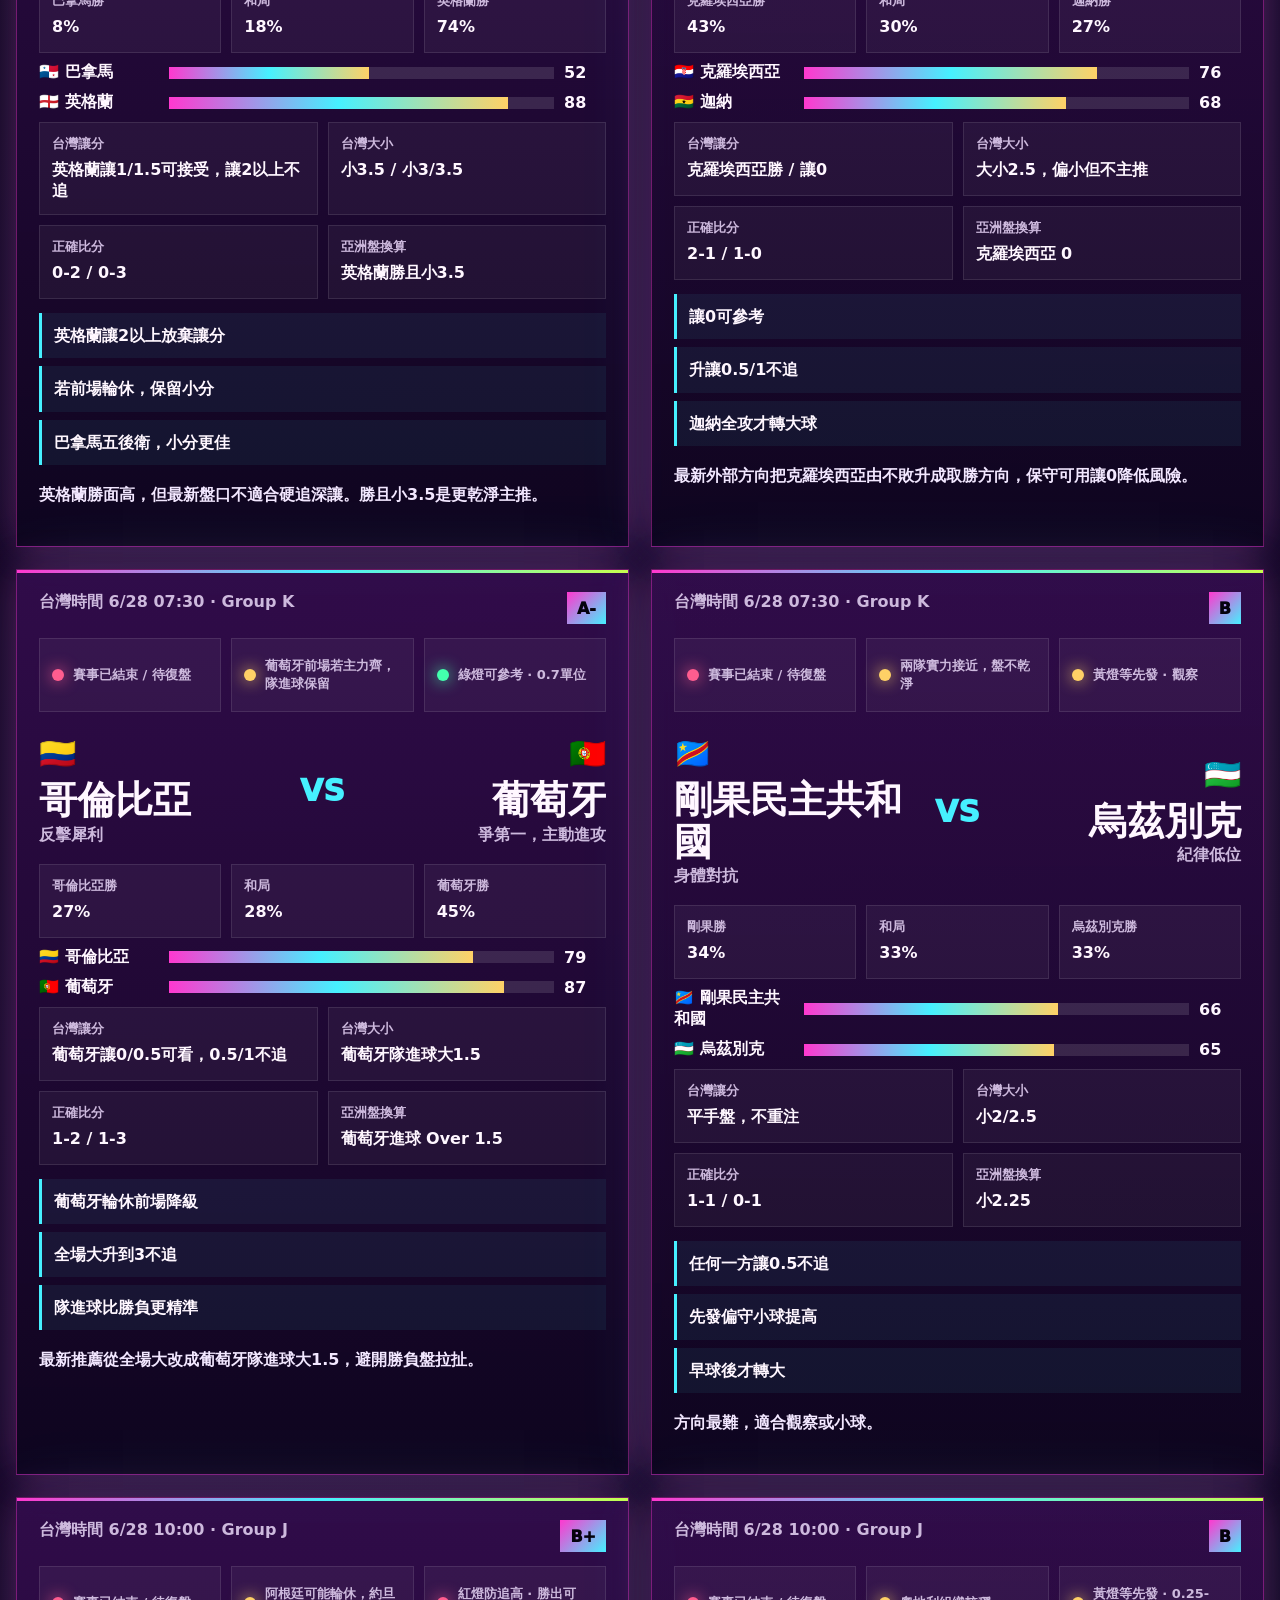
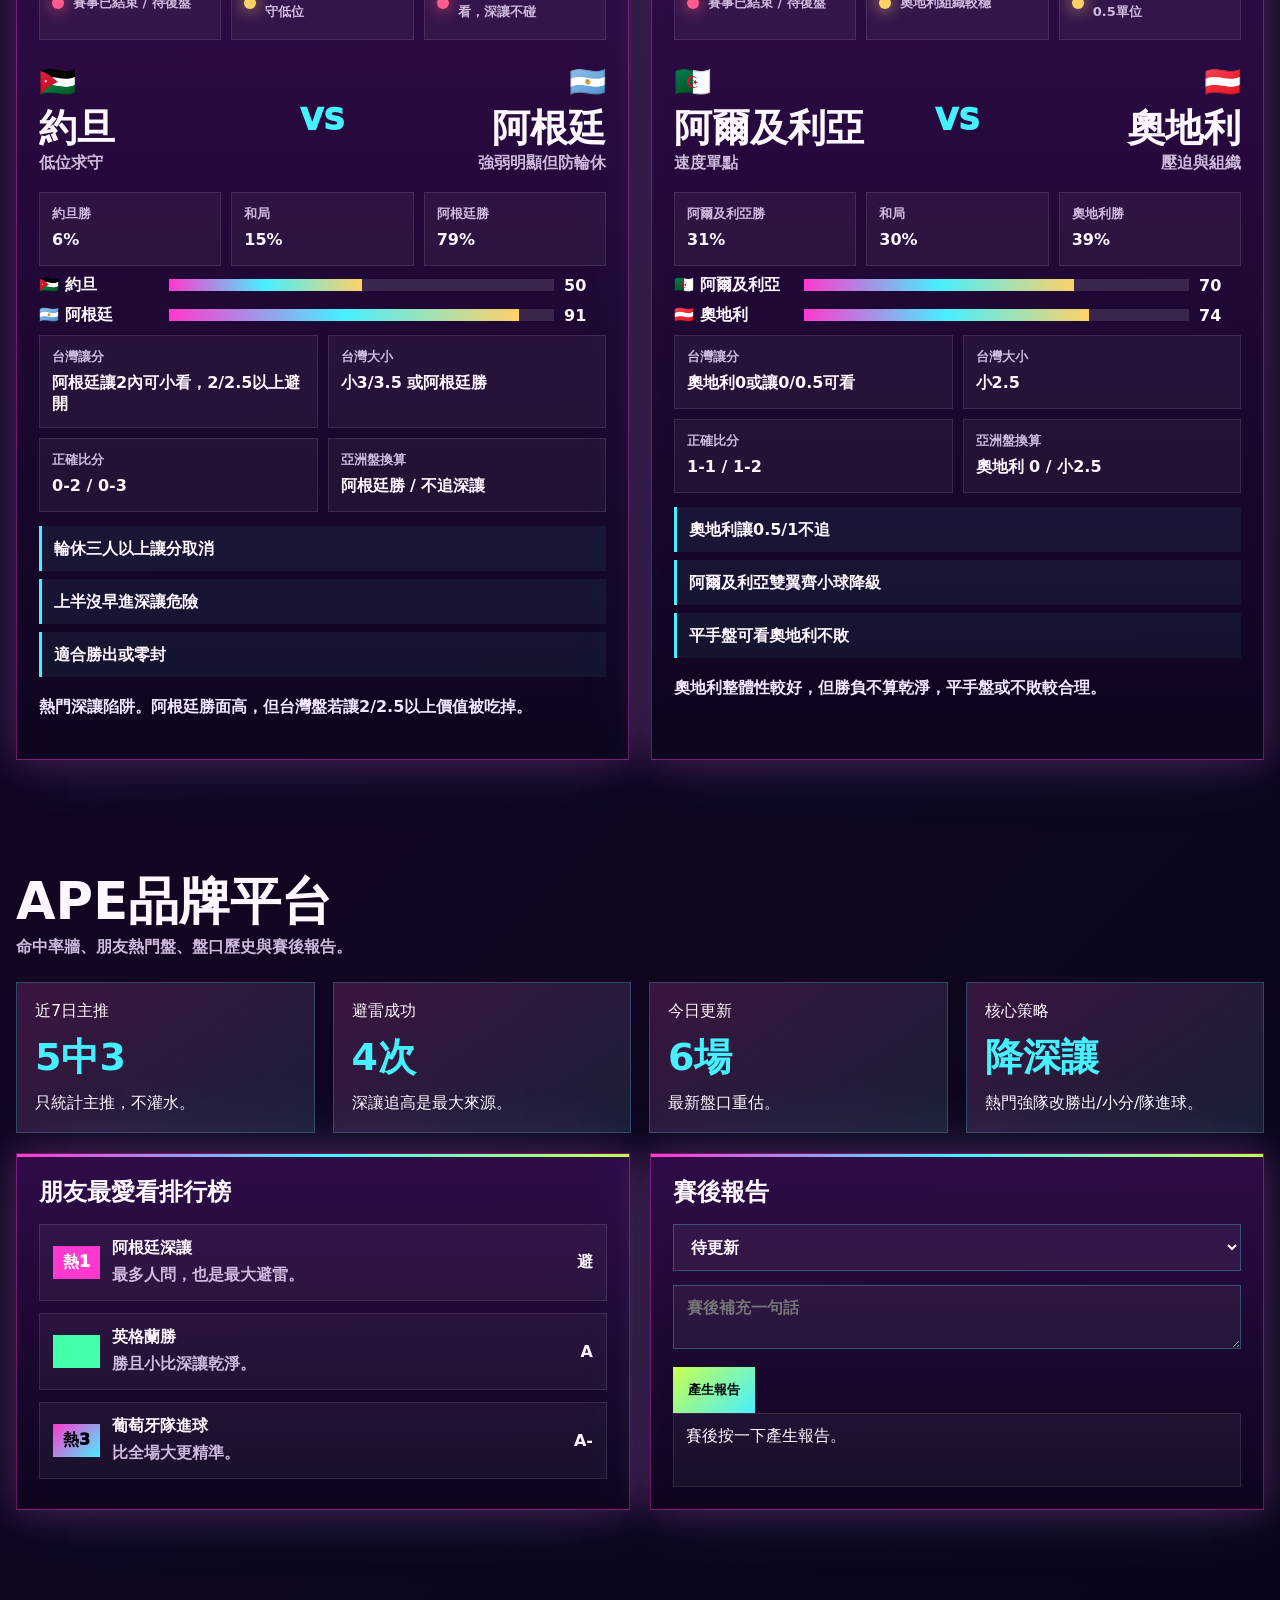
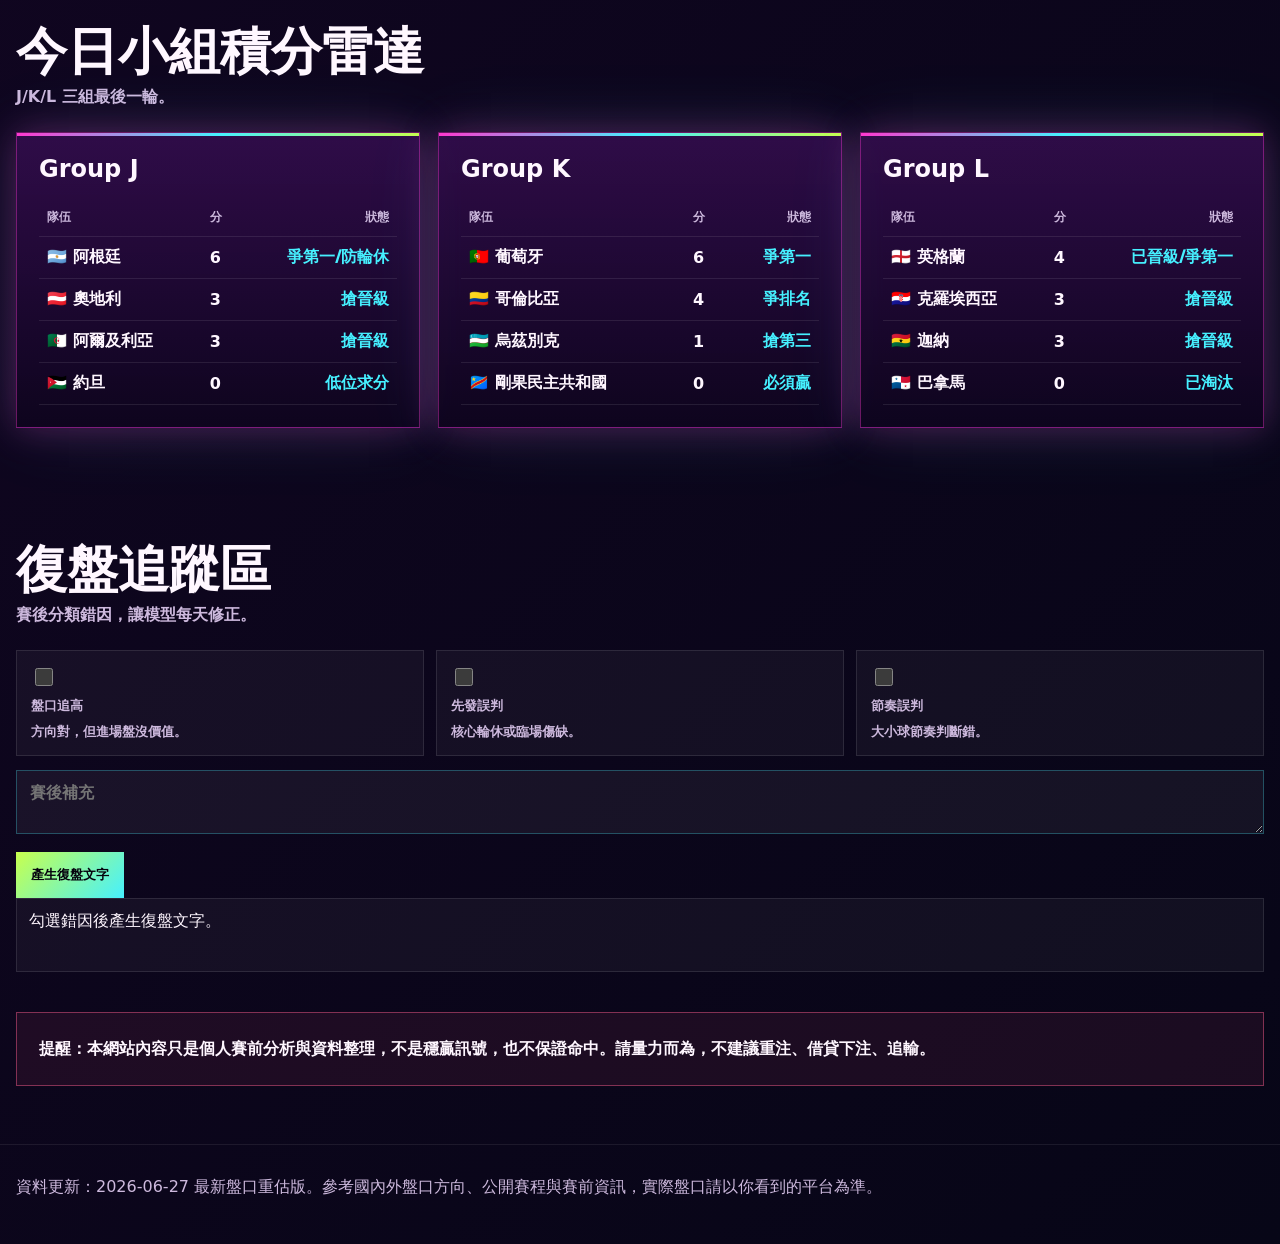
==== commit de5e7a2a: "Add files via upload" ====
--- a/index.html
+++ b/index.html
@@ -3,1121 +3,49 @@
 <head>
   <meta charset="utf-8">
   <meta name="viewport" content="width=device-width, initial-scale=1">
-  <title>APE世足戰情室｜今日賽事推薦</title>
-  <meta name="description" content="APE世足戰情室：台灣時間今日賽事、盤口變動、先發傷停、晉級情境、三單推薦與復盤追蹤。">
+  <title>APE世足戰情室｜最新盤口版</title>
   <style>
-    :root {
-      --bg: #05020d;
-      --panel: rgba(23, 7, 39, .88);
-      --line: rgba(255, 55, 211, .38);
-      --cyan: #46f0ff;
-      --pink: #ff38cf;
-      --lime: #c8ff4d;
-      --gold: #ffd166;
-      --red: #ff5d8f;
-      --green: #43ffad;
-      --text: #fff7ff;
-      --muted: #cdb9dd;
-      --shadow: 0 0 34px rgba(255, 56, 207, .25), 0 0 70px rgba(70, 240, 255, .12);
-      font-family: Inter, "Noto Sans TC", "PingFang TC", "Microsoft JhengHei", system-ui, sans-serif;
-      color-scheme: dark;
-    }
-    * { box-sizing: border-box; }
-    html { scroll-behavior: smooth; }
-    body {
-      margin: 0;
-      color: var(--text);
-      background:
-        radial-gradient(circle at 16% 9%, rgba(255, 56, 207, .34), transparent 30%),
-        radial-gradient(circle at 86% 12%, rgba(70, 240, 255, .22), transparent 29%),
-        radial-gradient(circle at 72% 88%, rgba(200, 255, 77, .14), transparent 32%),
-        linear-gradient(135deg, #05020d, #170527 48%, #070617);
-      min-height: 100vh;
-      overflow-x: hidden;
-    }
-    body::before {
-      content: "";
-      position: fixed;
-      inset: 0;
-      z-index: -2;
-      pointer-events: none;
-      background:
-        linear-gradient(rgba(255,255,255,.035) 1px, transparent 1px),
-        linear-gradient(90deg, rgba(255,255,255,.035) 1px, transparent 1px);
-      background-size: 34px 34px;
-      mask-image: linear-gradient(to bottom, #000, transparent 92%);
-    }
-    body::after {
-      content: "";
-      position: fixed;
-      inset: 0;
-      z-index: -1;
-      pointer-events: none;
-      background:
-        linear-gradient(120deg, rgba(255,56,207,.08), transparent 32%, rgba(70,240,255,.08) 68%, transparent),
-        repeating-linear-gradient(0deg, transparent 0 9px, rgba(255,255,255,.02) 10px);
-    }
-    .wrap { width: min(1580px, calc(100% - 32px)); margin: 0 auto; }
-    .topbar {
-      position: sticky;
-      top: 0;
-      z-index: 20;
-      background: rgba(5, 2, 13, .78);
-      backdrop-filter: blur(22px);
-      border-bottom: 1px solid var(--line);
-    }
-    .nav { min-height: 82px; display: flex; justify-content: space-between; align-items: center; gap: 18px; }
-    .brand { display: flex; align-items: center; gap: 16px; }
-    .logo {
-      width: 58px; height: 58px; display: grid; place-items: center;
-      border: 1px solid var(--pink);
-      background: linear-gradient(135deg, rgba(255,56,207,.32), rgba(70,240,255,.14));
-      box-shadow: var(--shadow);
-      font-size: 22px; font-weight: 1000;
-    }
-    .brand h1 { margin: 0; font-size: 22px; }
-    .brand p { margin: 5px 0 0; color: var(--muted); font-weight: 750; font-size: 13px; }
-    .tabs { display: flex; gap: 10px; flex-wrap: wrap; justify-content: flex-end; }
-    .tab, .filter {
-      border: 1px solid rgba(255,56,207,.48);
-      background: rgba(21, 5, 36, .78);
-      color: var(--text);
-      min-height: 46px;
-      padding: 12px 15px;
-      cursor: pointer;
-      font-weight: 900;
-    }
-    .tab.active, .tab:hover, .filter.active, .filter:hover {
-      border-color: var(--cyan);
-      box-shadow: 0 0 24px rgba(70,240,255,.22), inset 0 0 18px rgba(255,56,207,.18);
-    }
-    .hero {
-      min-height: 700px;
-      position: relative;
-      display: grid;
-      align-items: center;
-      padding: 84px 0 56px;
-      overflow: hidden;
-      border-bottom: 1px solid rgba(70,240,255,.22);
-    }
-    .hero::before {
-      content: "";
-      position: absolute;
-      inset: 0;
-      z-index: -2;
-      background:
-        linear-gradient(90deg, rgba(5,2,13,.96), rgba(13,4,30,.62), rgba(5,2,13,.5)),
-        url("https://images.unsplash.com/photo-1522778119026-d647f0596c20?auto=format&fit=crop&w=2200&q=80") center/cover;
-      filter: saturate(1.35) contrast(1.12);
-    }
-    .hero::after {
-      content: "";
-      position: absolute;
-      right: 5%;
-      top: 15%;
-      width: min(560px, 46vw);
-      aspect-ratio: 1;
-      border: 1px solid rgba(255,56,207,.32);
-      opacity: .42;
-      background:
-        linear-gradient(90deg, transparent 48%, rgba(255,255,255,.22) 49% 51%, transparent 52%),
-        linear-gradient(0deg, transparent 48%, rgba(255,255,255,.22) 49% 51%, transparent 52%);
-      clip-path: polygon(0 0, 100% 0, 100% 100%, 78% 100%, 78% 18%, 0 18%);
-    }
-    .hero-grid { display: grid; grid-template-columns: minmax(0, 1.12fr) minmax(340px, .72fr); gap: 34px; align-items: end; }
-    .kicker { color: var(--cyan); font-weight: 1000; font-size: 18px; }
-    .hero h2 { margin: 18px 0; font-size: clamp(56px, 8vw, 130px); line-height: .9; text-shadow: 0 0 30px rgba(255,56,207,.36); }
-    .hero-lead { max-width: 980px; font-size: clamp(20px, 2vw, 30px); line-height: 1.55; font-weight: 760; }
-    .hero-cards { display: grid; grid-template-columns: repeat(3, 1fr); margin-top: 34px; border: 1px solid var(--line); background: rgba(8,4,22,.76); box-shadow: var(--shadow); }
-    .hero-card { padding: 22px; border-right: 1px solid var(--line); }
-    .hero-card:last-child { border-right: 0; }
-    .hero-card small { color: var(--muted); font-weight: 950; }
-    .hero-card strong { display: block; margin-top: 10px; font-size: clamp(21px, 2vw, 30px); line-height: 1.2; }
-    .command, .panel, .match {
-      background: linear-gradient(180deg, rgba(55,14,82,.8), rgba(14,5,30,.9));
-      border: 1px solid var(--line);
-      box-shadow: var(--shadow);
-      padding: 22px;
-      position: relative;
-      overflow: hidden;
-    }
-    .command::before, .panel::before, .match::before {
-      content: "";
-      position: absolute;
-      inset: 0 0 auto;
-      height: 3px;
-      background: linear-gradient(90deg, var(--pink), var(--cyan), var(--lime));
-    }
-    .command h3, .panel h3 { margin: 0 0 16px; font-size: 24px; }
-    .signal-list, .rank-list, .scenario-list, .metric-row, .track-table { display: grid; gap: 12px; }
-    .signal, .row-card, .metric, .track-row, .model-row {
-      display: grid;
-      grid-template-columns: auto 1fr auto;
-      gap: 12px;
-      align-items: center;
-      padding: 13px;
-      border: 1px solid rgba(255,255,255,.1);
-      background: rgba(255,255,255,.045);
-      font-weight: 850;
-    }
-    .flag { font-size: 30px; line-height: 1; filter: drop-shadow(0 0 8px rgba(255,255,255,.16)); }
-    .muted, .row-card p, .signal span { color: var(--muted); }
-    .row-card p { margin: 4px 0 0; line-height: 1.5; font-weight: 720; }
-    .badge, .pill {
-      display: inline-grid;
-      place-items: center;
-      min-height: 32px;
-      padding: 6px 10px;
-      color: #05020d;
-      background: linear-gradient(135deg, var(--pink), var(--cyan));
-      font-weight: 1000;
-      white-space: nowrap;
-    }
-    .pill.green { background: var(--green); }
-    .pill.gold { background: var(--gold); }
-    .pill.pink { background: var(--pink); color: white; }
-    .pill.dark { color: var(--text); background: rgba(255,255,255,.09); border: 1px solid rgba(255,255,255,.14); }
-    .alert { margin: -18px auto 34px; position: relative; z-index: 5; display: grid; grid-template-columns: 160px 1fr; border: 1px solid rgba(70,240,255,.35); background: rgba(7,3,20,.92); box-shadow: var(--shadow); }
-    .alert b { display: grid; place-items: center; color: #05020d; background: linear-gradient(135deg, var(--pink), var(--cyan)); font-size: 22px; padding: 18px; }
-    .alert div { padding: 18px 22px; display: flex; gap: 20px; flex-wrap: wrap; font-weight: 850; line-height: 1.45; }
-    section { padding: 58px 0; }
-    .section-head { display: flex; justify-content: space-between; gap: 18px; align-items: end; margin-bottom: 24px; }
-    .section-head h2 { margin: 0; font-size: clamp(34px, 4vw, 60px); line-height: 1; }
-    .section-head p { margin: 10px 0 0; color: var(--muted); max-width: 860px; font-weight: 720; }
-    .grid { display: grid; gap: 20px; }
-    .dashboard, .three { grid-template-columns: repeat(3, minmax(0, 1fr)); }
-    .two { grid-template-columns: repeat(2, minmax(0, 1fr)); }
-    .daily-three { display: grid; grid-template-columns: 1.15fr .92fr .92fr; gap: 18px; margin-top: 20px; }
-    .three-pick {
-      min-height: 320px;
-      padding: 22px;
-      border: 1px solid rgba(255,56,207,.42);
-      background: linear-gradient(150deg, rgba(255,56,207,.22), rgba(70,240,255,.08), rgba(200,255,77,.06)), rgba(18,5,34,.9);
-      box-shadow: var(--shadow);
-    }
-    .three-pick.main { border-color: rgba(200,255,77,.68); }
-    .three-head { display: flex; justify-content: space-between; align-items: center; gap: 12px; margin-bottom: 16px; }
-    .three-head span:first-child { color: var(--cyan); font-weight: 1000; }
-    .three-pick h3 { margin: 0 0 10px; font-size: clamp(28px, 3vw, 44px); line-height: 1.05; }
-    .three-pick p { color: var(--muted); line-height: 1.62; font-weight: 740; }
-    .three-details, .pick-grid, .prob, .status-strip { display: grid; grid-template-columns: repeat(3, 1fr); gap: 10px; }
-    .three-details { grid-template-columns: repeat(2, 1fr); margin-top: 16px; }
-    .three-detail, .pick, .prob div, .status-box, .model-box {
-      padding: 12px;
-      border: 1px solid rgba(255,255,255,.1);
-      background: rgba(255,255,255,.045);
-      min-height: 74px;
-    }
-    .three-detail small, .pick small, .prob small, .model-box small { display: block; color: var(--muted); margin-bottom: 7px; font-weight: 950; }
-    .three-detail b, .pick b, .prob b { font-size: 18px; line-height: 1.3; }
-    .matches { display: grid; grid-template-columns: repeat(2, minmax(0, 1fr)); gap: 22px; }
-    .match { min-height: 620px; }
-    .match-top { display: flex; justify-content: space-between; gap: 12px; color: var(--muted); font-weight: 900; }
-    .status-strip { margin-top: 14px; }
-    .status-box { display: flex; align-items: center; gap: 9px; color: var(--muted); font-size: 13px; font-weight: 900; }
-    .dot { width: 12px; height: 12px; border-radius: 999px; flex: 0 0 auto; background: currentColor; box-shadow: 0 0 16px currentColor; }
-    .green { color: var(--green); } .yellow { color: var(--gold); } .red { color: var(--red); }
-    .teams { display: grid; grid-template-columns: 1fr 64px 1fr; align-items: center; gap: 12px; margin: 24px 0 18px; }
-    .team.right { text-align: right; }
-    .team h3 { margin: 8px 0 4px; font-size: clamp(26px, 3vw, 42px); line-height: 1.08; }
-    .team p { margin: 0; color: var(--muted); font-weight: 800; }
-    .vs { color: var(--cyan); font-size: 30px; font-weight: 1000; text-align: center; text-shadow: 0 0 18px rgba(70,240,255,.55); }
-    .power { display: grid; grid-template-columns: 120px 1fr 42px; gap: 10px; align-items: center; margin: 9px 0; font-weight: 900; }
-    .track { height: 12px; background: rgba(255,255,255,.12); overflow: hidden; }
-    .fill { height: 100%; background: linear-gradient(90deg, var(--pink), var(--cyan), var(--gold)); }
-    .pick-grid { grid-template-columns: repeat(2, 1fr); margin-top: 16px; }
-    .condition-list { display: grid; gap: 8px; margin-top: 14px; }
-    .condition { padding: 11px 12px; border-left: 3px solid var(--cyan); background: rgba(70,240,255,.06); color: #f3eaff; font-weight: 760; line-height: 1.45; }
-    .analysis { margin-top: 16px; color: #f2e7ff; line-height: 1.72; font-weight: 720; }
-    .model-grid { display: grid; grid-template-columns: repeat(5, minmax(0, 1fr)); gap: 12px; }
-    .model-box b { font-size: 28px; color: var(--cyan); }
-    .heat-meter, .unit-bar { height: 12px; background: rgba(255,255,255,.12); overflow: hidden; margin-top: 8px; }
-    .heat-fill, .unit-fill { height: 100%; background: linear-gradient(90deg, var(--cyan), var(--pink), var(--gold)); }
-    .standings { display: grid; grid-template-columns: repeat(3, minmax(0, 1fr)); gap: 18px; }
-    .toolbox-grid { display: grid; grid-template-columns: 1fr 1fr; gap: 20px; }
-    .form-grid { display: grid; grid-template-columns: repeat(2, minmax(0, 1fr)); gap: 12px; }
-    label { display: grid; gap: 7px; color: var(--muted); font-size: 13px; font-weight: 900; }
-    input, select, textarea {
-      width: 100%;
-      border: 1px solid rgba(70,240,255,.28);
-      background: rgba(255,255,255,.055);
-      color: var(--text);
-      min-height: 46px;
-      padding: 12px 13px;
-      font: inherit;
-      font-weight: 800;
-      outline: none;
-    }
-    textarea { min-height: 96px; resize: vertical; }
-    input:focus, select:focus, textarea:focus { border-color: var(--cyan); box-shadow: 0 0 20px rgba(70,240,255,.18); }
-    .action {
-      border: 0;
-      min-height: 46px;
-      padding: 12px 16px;
-      color: #05020d;
-      background: linear-gradient(135deg, var(--lime), var(--cyan));
-      font-weight: 1000;
-      cursor: pointer;
-    }
-    .result-box {
-      margin-top: 14px;
-      padding: 16px;
-      border: 1px solid rgba(255,255,255,.12);
-      background: rgba(255,255,255,.055);
-      min-height: 96px;
-      line-height: 1.65;
-      font-weight: 800;
-    }
-    .mode-switch { display: grid; grid-template-columns: repeat(3, 1fr); gap: 10px; margin-bottom: 14px; }
-    .mode-btn {
-      border: 1px solid rgba(255,56,207,.42);
-      background: rgba(255,255,255,.045);
-      color: var(--text);
-      padding: 13px;
-      cursor: pointer;
-      font-weight: 1000;
-    }
-    .mode-btn.active { border-color: var(--cyan); color: #05020d; background: linear-gradient(135deg, var(--pink), var(--cyan)); }
-    .share-card {
-      min-height: 520px;
-      display: grid;
-      align-content: space-between;
-      padding: 24px;
-      border: 1px solid rgba(200,255,77,.5);
-      background: linear-gradient(135deg, rgba(255,56,207,.28), rgba(70,240,255,.12), rgba(200,255,77,.1)), rgba(8,4,22,.92);
-      box-shadow: var(--shadow);
-    }
-    .share-card h3 { font-size: 36px; line-height: 1; margin: 0; }
-    .share-picks { display: grid; gap: 12px; margin: 22px 0; }
-    .share-pick {
-      display: grid;
-      grid-template-columns: 72px 1fr;
-      gap: 12px;
-      padding: 13px;
-      border: 1px solid rgba(255,255,255,.14);
-      background: rgba(5,2,13,.45);
-      font-weight: 900;
-    }
-    .share-foot { color: var(--muted); font-weight: 800; line-height: 1.55; }
-    .error-grid { display: grid; grid-template-columns: repeat(3, minmax(0, 1fr)); gap: 12px; }
-    .error-card {
-      display: grid;
-      gap: 8px;
-      padding: 14px;
-      border: 1px solid rgba(255,255,255,.1);
-      background: rgba(255,255,255,.045);
-      font-weight: 850;
-    }
-    .error-card input { width: 18px; height: 18px; min-height: 18px; accent-color: #46f0ff; }
-    .error-card span { color: var(--muted); line-height: 1.5; }
-    .brand-wall { display: grid; grid-template-columns: repeat(4, minmax(0, 1fr)); gap: 14px; }
-    .wall-card {
-      min-height: 150px;
-      padding: 18px;
-      border: 1px solid rgba(70,240,255,.22);
-      background: linear-gradient(145deg, rgba(255,56,207,.14), rgba(70,240,255,.07)), rgba(255,255,255,.04);
-    }
-    .wall-card strong { display: block; font-size: 38px; line-height: 1; color: var(--cyan); margin: 10px 0; }
-    .wall-card span { color: var(--muted); font-weight: 800; line-height: 1.55; }
-    .ladder { display: grid; gap: 10px; }
-    .ladder-row {
-      display: grid;
-      grid-template-columns: 54px 1fr 74px;
-      gap: 12px;
-      align-items: center;
-      padding: 12px;
-      border: 1px solid rgba(255,255,255,.1);
-      background: rgba(255,255,255,.045);
-      font-weight: 900;
-    }
-    .scenario-board {
-      display: grid;
-      grid-template-columns: 1fr 1fr;
-      gap: 12px;
-      margin-top: 14px;
-    }
-    .scenario-output {
-      margin-top: 14px;
-      padding: 16px;
-      min-height: 130px;
-      border: 1px solid rgba(200,255,77,.28);
-      background: rgba(200,255,77,.06);
-      line-height: 1.65;
-      font-weight: 830;
-    }
-    .odds-timeline { display: grid; gap: 12px; }
-    .odds-row {
-      display: grid;
-      grid-template-columns: 88px 1fr 1fr 90px;
-      gap: 10px;
-      align-items: center;
-      padding: 12px;
-      border: 1px solid rgba(255,255,255,.1);
-      background: rgba(255,255,255,.045);
-      font-weight: 850;
-    }
-    .report-box {
-      min-height: 180px;
-      padding: 18px;
-      border: 1px solid rgba(255,255,255,.12);
-      background: rgba(255,255,255,.05);
-      line-height: 1.7;
-      font-weight: 820;
-      white-space: pre-line;
-    }
-    table { width: 100%; border-collapse: collapse; font-weight: 800; }
-    th, td { padding: 10px 8px; border-bottom: 1px solid rgba(255,255,255,.09); text-align: left; }
-    th { color: var(--muted); font-size: 12px; }
-    td:last-child, th:last-child { text-align: right; }
-    .status { color: var(--cyan); font-weight: 1000; }
-    .disclaimer { margin-top: 40px; padding: 22px; border: 1px solid rgba(255,93,143,.45); background: rgba(255,93,143,.08); color: #ffeaf2; line-height: 1.7; font-weight: 760; }
-    footer { color: var(--muted); border-top: 1px solid rgba(255,255,255,.08); padding: 28px 0 44px; line-height: 1.7; }
-    @media (max-width: 1100px) {
-      .nav, .section-head { align-items: flex-start; flex-direction: column; }
-      .hero-grid, .dashboard, .daily-three, .two, .three, .matches, .standings, .model-grid, .toolbox-grid, .error-grid, .brand-wall, .scenario-board { grid-template-columns: 1fr; }
-      .hero-cards { grid-template-columns: 1fr; }
-      .hero-card { border-right: 0; border-bottom: 1px solid var(--line); }
-    }
-    @media (max-width: 640px) {
-      .wrap { width: min(100% - 20px, 1580px); }
-      .tabs { width: 100%; display: grid; grid-template-columns: repeat(2, 1fr); }
-      .alert, .teams, .three-details, .pick-grid, .prob, .status-strip, .form-grid, .mode-switch { grid-template-columns: 1fr; }
-      .team.right, .vs { text-align: left; }
-      .hero h2 { font-size: 56px; }
-      .track-row, .signal, .row-card, .metric, .odds-row, .ladder-row { grid-template-columns: 1fr; }
-    }
+    :root{--bg:#05020d;--panel:rgba(24,7,42,.9);--line:rgba(255,55,211,.38);--cyan:#46f0ff;--pink:#ff38cf;--lime:#c8ff4d;--gold:#ffd166;--red:#ff5d8f;--green:#43ffad;--text:#fff7ff;--muted:#cdb9dd;--shadow:0 0 34px rgba(255,56,207,.25),0 0 70px rgba(70,240,255,.12);font-family:Inter,"Noto Sans TC","PingFang TC","Microsoft JhengHei",system-ui,sans-serif;color-scheme:dark}
+    *{box-sizing:border-box}html{scroll-behavior:smooth}body{margin:0;color:var(--text);background:radial-gradient(circle at 16% 9%,rgba(255,56,207,.34),transparent 30%),radial-gradient(circle at 86% 12%,rgba(70,240,255,.22),transparent 29%),linear-gradient(135deg,#05020d,#170527 48%,#070617);min-height:100vh}body:before{content:"";position:fixed;inset:0;z-index:-1;background:linear-gradient(rgba(255,255,255,.035) 1px,transparent 1px),linear-gradient(90deg,rgba(255,255,255,.035) 1px,transparent 1px);background-size:34px 34px;mask-image:linear-gradient(to bottom,#000,transparent 92%)}
+    .wrap{width:min(1580px,calc(100% - 32px));margin:0 auto}.topbar{position:sticky;top:0;z-index:20;background:rgba(5,2,13,.8);backdrop-filter:blur(22px);border-bottom:1px solid var(--line)}.nav{min-height:82px;display:flex;align-items:center;justify-content:space-between;gap:18px}.brand{display:flex;align-items:center;gap:16px}.logo{width:58px;height:58px;display:grid;place-items:center;border:1px solid var(--pink);background:linear-gradient(135deg,rgba(255,56,207,.32),rgba(70,240,255,.14));box-shadow:var(--shadow);font-size:22px;font-weight:1000}.brand h1{margin:0;font-size:22px}.brand p{margin:5px 0 0;color:var(--muted);font-size:13px;font-weight:750}.tabs{display:flex;gap:10px;flex-wrap:wrap;justify-content:flex-end}.tab,.filter,.action,.mode-btn{border:1px solid rgba(255,56,207,.48);background:rgba(21,5,36,.78);color:var(--text);min-height:46px;padding:12px 15px;cursor:pointer;font-weight:900}.tab.active,.tab:hover,.filter.active,.filter:hover,.mode-btn.active{border-color:var(--cyan);box-shadow:0 0 24px rgba(70,240,255,.22),inset 0 0 18px rgba(255,56,207,.18)}.action{border:0;color:#05020d;background:linear-gradient(135deg,var(--lime),var(--cyan))}
+    .hero{min-height:680px;position:relative;display:grid;align-items:center;padding:84px 0 56px;border-bottom:1px solid rgba(70,240,255,.22);overflow:hidden}.hero:before{content:"";position:absolute;inset:0;z-index:-1;background:linear-gradient(90deg,rgba(5,2,13,.96),rgba(13,4,30,.62),rgba(5,2,13,.5)),url("https://images.unsplash.com/photo-1522778119026-d647f0596c20?auto=format&fit=crop&w=2200&q=80") center/cover;filter:saturate(1.35) contrast(1.12)}.hero-grid{display:grid;grid-template-columns:minmax(0,1.12fr) minmax(340px,.72fr);gap:34px;align-items:end}.kicker{color:var(--cyan);font-weight:1000;font-size:18px}.hero h2{margin:18px 0;font-size:clamp(56px,8vw,130px);line-height:.9;text-shadow:0 0 30px rgba(255,56,207,.36)}.hero-lead{max-width:980px;font-size:clamp(20px,2vw,30px);line-height:1.55;font-weight:760}.hero-cards{display:grid;grid-template-columns:repeat(3,1fr);margin-top:34px;border:1px solid var(--line);background:rgba(8,4,22,.76);box-shadow:var(--shadow)}.hero-card{padding:22px;border-right:1px solid var(--line)}.hero-card:last-child{border-right:0}.hero-card small{color:var(--muted);font-weight:950}.hero-card strong{display:block;margin-top:10px;font-size:clamp(21px,2vw,30px);line-height:1.2}
+    section{padding:58px 0}.section-head{display:flex;justify-content:space-between;gap:18px;align-items:end;margin-bottom:24px}.section-head h2{margin:0;font-size:clamp(34px,4vw,60px);line-height:1}.section-head p{margin:10px 0 0;color:var(--muted);max-width:860px;font-weight:720}.panel,.match,.command,.share-card{background:linear-gradient(180deg,rgba(55,14,82,.82),rgba(14,5,30,.92));border:1px solid var(--line);box-shadow:var(--shadow);padding:22px;position:relative;overflow:hidden}.panel:before,.match:before,.command:before{content:"";position:absolute;inset:0 0 auto;height:3px;background:linear-gradient(90deg,var(--pink),var(--cyan),var(--lime))}.panel h3,.command h3{margin:0 0 16px;font-size:24px}.grid{display:grid;gap:20px}.dashboard,.three{grid-template-columns:repeat(3,minmax(0,1fr))}.two,.toolbox-grid{grid-template-columns:repeat(2,minmax(0,1fr))}.daily-three{display:grid;grid-template-columns:1.15fr .92fr .92fr;gap:18px;margin-top:20px}.matches{display:grid;grid-template-columns:repeat(2,minmax(0,1fr));gap:22px}.rank-list,.metric-row,.track-table,.signal-list{display:grid;gap:12px}.row-card,.metric,.track-row,.signal{display:grid;grid-template-columns:auto 1fr auto;gap:12px;align-items:center;padding:13px;border:1px solid rgba(255,255,255,.1);background:rgba(255,255,255,.045);font-weight:850}.flag{font-size:30px}.muted,.row-card p,.signal span{color:var(--muted)}.row-card p{margin:4px 0 0;line-height:1.5}.badge,.pill{display:inline-grid;place-items:center;min-height:32px;padding:6px 10px;color:#05020d;background:linear-gradient(135deg,var(--pink),var(--cyan));font-weight:1000;white-space:nowrap}.pill.green{background:var(--green)}.pill.gold{background:var(--gold)}.pill.pink{background:var(--pink);color:white}.pill.dark{color:var(--text);background:rgba(255,255,255,.09);border:1px solid rgba(255,255,255,.14)}
+    .alert{margin:-18px auto 34px;position:relative;z-index:5;display:grid;grid-template-columns:160px 1fr;border:1px solid rgba(70,240,255,.35);background:rgba(7,3,20,.92);box-shadow:var(--shadow)}.alert b{display:grid;place-items:center;color:#05020d;background:linear-gradient(135deg,var(--pink),var(--cyan));font-size:22px;padding:18px}.alert div{padding:18px 22px;display:flex;gap:20px;flex-wrap:wrap;font-weight:850;line-height:1.45}.three-pick{min-height:320px;padding:22px;border:1px solid rgba(255,56,207,.42);background:linear-gradient(150deg,rgba(255,56,207,.22),rgba(70,240,255,.08),rgba(200,255,77,.06)),rgba(18,5,34,.9);box-shadow:var(--shadow)}.three-pick.main{border-color:rgba(200,255,77,.68)}.three-head{display:flex;justify-content:space-between;align-items:center;gap:12px;margin-bottom:16px}.three-head span:first-child{color:var(--cyan);font-weight:1000}.three-pick h3{margin:0 0 10px;font-size:clamp(28px,3vw,44px);line-height:1.05}.three-pick p{color:var(--muted);line-height:1.62;font-weight:740}.three-details,.pick-grid,.prob,.status-strip,.form-grid{display:grid;grid-template-columns:repeat(2,1fr);gap:10px}.prob,.status-strip{grid-template-columns:repeat(3,1fr)}.three-detail,.pick,.prob div,.status-box,.model-box,.result-box{padding:12px;border:1px solid rgba(255,255,255,.1);background:rgba(255,255,255,.045);min-height:74px}.three-detail small,.pick small,.prob small{display:block;color:var(--muted);margin-bottom:7px;font-weight:950}.match{min-height:620px}.match-top{display:flex;justify-content:space-between;gap:12px;color:var(--muted);font-weight:900}.status-strip{margin-top:14px}.status-box{display:flex;align-items:center;gap:9px;color:var(--muted);font-size:13px;font-weight:900}.dot{width:12px;height:12px;border-radius:999px;flex:0 0 auto;background:currentColor;box-shadow:0 0 16px currentColor}.green{color:var(--green)}.yellow{color:var(--gold)}.red{color:var(--red)}.teams{display:grid;grid-template-columns:1fr 64px 1fr;align-items:center;gap:12px;margin:24px 0 18px}.team.right{text-align:right}.team h3{margin:8px 0 4px;font-size:clamp(26px,3vw,42px);line-height:1.08}.team p{margin:0;color:var(--muted);font-weight:800}.vs{color:var(--cyan);font-size:30px;font-weight:1000;text-align:center}.power{display:grid;grid-template-columns:120px 1fr 42px;gap:10px;align-items:center;margin:9px 0;font-weight:900}.track,.heat-meter{height:12px;background:rgba(255,255,255,.12);overflow:hidden}.fill,.heat-fill{height:100%;background:linear-gradient(90deg,var(--pink),var(--cyan),var(--gold))}.condition-list{display:grid;gap:8px;margin-top:14px}.condition{padding:11px 12px;border-left:3px solid var(--cyan);background:rgba(70,240,255,.06);font-weight:760;line-height:1.45}.analysis{margin-top:16px;color:#f2e7ff;line-height:1.72;font-weight:720}
+    input,select,textarea{width:100%;border:1px solid rgba(70,240,255,.28);background:rgba(255,255,255,.055);color:var(--text);min-height:46px;padding:12px 13px;font:inherit;font-weight:800;outline:none}label{display:grid;gap:7px;color:var(--muted);font-size:13px;font-weight:900}.mode-switch{display:grid;grid-template-columns:repeat(3,1fr);gap:10px;margin-bottom:14px}.share-card{min-height:520px;display:grid;align-content:space-between;border-color:rgba(200,255,77,.5);background:linear-gradient(135deg,rgba(255,56,207,.28),rgba(70,240,255,.12),rgba(200,255,77,.1)),rgba(8,4,22,.92)}.share-card h3{font-size:36px;line-height:1;margin:0}.share-picks{display:grid;gap:12px;margin:22px 0}.share-pick{display:grid;grid-template-columns:72px 1fr;gap:12px;padding:13px;border:1px solid rgba(255,255,255,.14);background:rgba(5,2,13,.45);font-weight:900}.standings,.brand-wall{display:grid;grid-template-columns:repeat(3,minmax(0,1fr));gap:18px}.brand-wall{grid-template-columns:repeat(4,minmax(0,1fr))}.wall-card{min-height:150px;padding:18px;border:1px solid rgba(70,240,255,.22);background:linear-gradient(145deg,rgba(255,56,207,.14),rgba(70,240,255,.07)),rgba(255,255,255,.04)}.wall-card strong{display:block;font-size:38px;color:var(--cyan);margin:10px 0}.error-grid{display:grid;grid-template-columns:repeat(3,minmax(0,1fr));gap:12px}.error-card{display:grid;gap:8px;padding:14px;border:1px solid rgba(255,255,255,.1);background:rgba(255,255,255,.045);font-weight:850}.error-card input{width:18px;height:18px;min-height:18px;accent-color:#46f0ff}table{width:100%;border-collapse:collapse;font-weight:800}th,td{padding:10px 8px;border-bottom:1px solid rgba(255,255,255,.09);text-align:left}th{color:var(--muted);font-size:12px}td:last-child,th:last-child{text-align:right}.status{color:var(--cyan);font-weight:1000}.disclaimer{margin-top:40px;padding:22px;border:1px solid rgba(255,93,143,.45);background:rgba(255,93,143,.08);line-height:1.7;font-weight:760}footer{color:var(--muted);border-top:1px solid rgba(255,255,255,.08);padding:28px 0 44px;line-height:1.7}
+    @media(max-width:1100px){.nav,.section-head{align-items:flex-start;flex-direction:column}.hero-grid,.dashboard,.daily-three,.two,.three,.matches,.standings,.brand-wall,.toolbox-grid,.error-grid{grid-template-columns:1fr}.hero-cards{grid-template-columns:1fr}.hero-card{border-right:0;border-bottom:1px solid var(--line)}}@media(max-width:640px){.wrap{width:min(100% - 20px,1580px)}.tabs{width:100%;display:grid;grid-template-columns:repeat(2,1fr)}.alert,.teams,.three-details,.pick-grid,.prob,.status-strip,.form-grid,.mode-switch{grid-template-columns:1fr}.team.right,.vs{text-align:left}.hero h2{font-size:56px}.track-row,.signal,.row-card,.metric{grid-template-columns:1fr}}
   </style>
 </head>
 <body>
-  <header class="topbar">
-    <div class="wrap nav">
-      <div class="brand">
-        <div class="logo">APE</div>
-        <div>
-          <h1>APE世足戰情室</h1>
-          <p>台灣盤口・先發傷停・晉級情境・模型權重</p>
-        </div>
-      </div>
-      <nav class="tabs">
-        <button class="tab active" data-target="overview">戰情總覽</button>
-        <button class="tab" data-target="toolbox">APE工具台</button>
-        <button class="tab" data-target="matches">今日對戰</button>
-        <button class="tab" data-target="model">模型權重</button>
-        <button class="tab" data-target="platform">品牌平台</button>
-        <button class="tab" data-target="standings">小組積分</button>
-        <button class="tab" data-target="review">復盤追蹤</button>
-      </nav>
-    </div>
-  </header>
-
+  <header class="topbar"><div class="wrap nav"><div class="brand"><div class="logo">APE</div><div><h1>APE世足戰情室</h1><p>台灣盤口・先發傷停・盤口工具・品牌平台</p></div></div><nav class="tabs"><button class="tab active" data-target="overview">戰情總覽</button><button class="tab" data-target="toolbox">APE工具台</button><button class="tab" data-target="matches">今日對戰</button><button class="tab" data-target="platform">品牌平台</button><button class="tab" data-target="standings">小組積分</button><button class="tab" data-target="review">復盤追蹤</button></nav></div></header>
   <main>
-    <section class="hero" id="overview">
-      <div class="wrap hero-grid">
-        <div>
-          <div class="kicker">2026-06-27 FIFA賽事日｜台灣時間 6/28 凌晨至上午</div>
-          <h2>APE世足<br>戰情室</h2>
-          <p class="hero-lead">今日 J / K / L 三組最後一輪共六場。熱門隊伍多數已接近晉級，盤口重點不是誰名氣大，而是深讓是否被追熱、輪休是否影響進球效率。</p>
-          <div class="hero-cards">
-            <div class="hero-card"><small>今日主推</small><strong>英格蘭勝 + 小3/3.5</strong></div>
-            <div class="hero-card"><small>副推</small><strong>葡萄牙 vs 哥倫比亞 大2.5</strong></div>
-            <div class="hero-card"><small>避雷盤</small><strong>阿根廷深讓2/2.5追高</strong></div>
-          </div>
-        </div>
-        <aside class="command">
-          <h3>今日雷達</h3>
-          <div class="signal-list">
-            <div class="signal"><span class="flag">🏴󠁧󠁢󠁥󠁮󠁧󠁿</span><div><b>英格蘭爭第一</b><span>已晉級但仍需要勝利守住組首</span></div><span class="badge">A</span></div>
-            <div class="signal"><span class="flag">🇵🇹</span><div><b>葡萄牙對哥倫比亞</b><span>兩隊進攻品質高，勝負比大小更難</span></div><span class="badge">A-</span></div>
-            <div class="signal"><span class="flag">🇦🇷</span><div><b>阿根廷不追深讓</b><span>強弱明顯，但第三輪輪休與卡盤風險高</span></div><span class="badge">B+</span></div>
-            <div class="signal"><span class="flag">🇭🇷</span><div><b>克羅埃西亞/迦納</b><span>排名壓力大，節奏偏謹慎</span></div><span class="badge">B</span></div>
-          </div>
-        </aside>
-      </div>
-    </section>
-
-    <div class="wrap alert">
-      <b>APE Alert</b>
-      <div>
-        <span>今日六場：巴拿馬 vs 英格蘭、克羅埃西亞 vs 迦納、哥倫比亞 vs 葡萄牙、剛果民主共和國 vs 烏茲別克、約旦 vs 阿根廷、阿爾及利亞 vs 奧地利。</span>
-        <span>英格蘭已確定至少晉級，但仍爭小組第一；Reece James 傷缺，右路防守會調整。</span>
-        <span>本頁為個人賽前分析參考，不保證結果，請勿重注、借貸下注或賽後情緒責備。</span>
-      </div>
-    </div>
-
-    <section>
-      <div class="wrap">
-        <div class="section-head">
-          <div>
-            <h2>今日總覽儀表板</h2>
-            <p>把賽事壓成三單、熱盤、避雷與模型權重。這版新增「五因子模型」：戰意、先發、盤口、進球型態、新聞風險。</p>
-          </div>
-        </div>
-        <div class="grid dashboard">
-          <article class="panel">
-            <h3>今日快速懶人包</h3>
-            <div class="metric-row">
-              <div class="metric"><span>主推</span><strong>英格蘭勝 + 小3/3.5</strong></div>
-              <div class="metric"><span>副推</span><strong>葡萄牙 vs 哥倫比亞 大2.5</strong></div>
-              <div class="metric"><span>避險</span><strong>克羅埃西亞不敗 / 小2.5</strong></div>
-              <div class="metric"><span>避開</span><strong>阿根廷讓2/2.5以上</strong></div>
-            </div>
-          </article>
-          <article class="panel">
-            <h3>昨日復盤</h3>
-            <div class="metric-row">
-              <div class="metric"><span>盤口修正</span><strong>深讓不追是正確方向</strong></div>
-              <div class="metric"><span>比利時</span><strong>勝出與進球方向優於保守小球</strong></div>
-              <div class="metric"><span>今日修正</span><strong>熱門隊改抓勝 + 總分，不硬追讓</strong></div>
-            </div>
-          </article>
-          <article class="panel">
-            <h3>臨場提醒</h3>
-            <div class="rank-list">
-              <div class="row-card"><span class="pill pink">1</span><div><b>英格蘭右路</b><p>Reece James 缺陣，若輪休後防，小球信心下降。</p></div><span>90m</span></div>
-              <div class="row-card"><span class="pill gold">2</span><div><b>阿根廷先發</b><p>若大幅輪休，深讓盤直接取消，只看勝或上半。</p></div><span>60m</span></div>
-              <div class="row-card"><span class="pill green">3</span><div><b>葡萄牙/哥倫比亞</b><p>兩隊主力前場若齊，大2.5升到A級。</p></div><span>45m</span></div>
-            </div>
-          </article>
-        </div>
-
-        <div class="daily-three">
-          <article class="three-pick main">
-            <div class="three-head"><span>APE 今日三單｜主推單</span><span class="badge">A</span></div>
-            <h3>🇵🇦 巴拿馬 vs 🏴󠁧󠁢󠁥󠁮󠁧󠁿 英格蘭</h3>
-            <p>推薦：英格蘭勝 + 小3/3.5。英格蘭需要守住第一，但已晉級下不必大開殺戒；巴拿馬已淘汰且進攻乏力。</p>
-            <div class="three-details">
-              <div class="three-detail"><small>信心分數</small><b>83 / 100</b></div>
-              <div class="three-detail"><small>可接受盤</small><b>英格蘭勝、小3/3.5</b></div>
-              <div class="three-detail"><small>不可追盤</small><b>英格蘭讓2以上</b></div>
-              <div class="three-detail"><small>正確比分</small><b>0-2 / 0-3</b></div>
-            </div>
-          </article>
-          <article class="three-pick">
-            <div class="three-head"><span>進攻單</span><span class="badge">A-</span></div>
-            <h3>🇨🇴 哥倫比亞 vs 🇵🇹 葡萄牙</h3>
-            <p>推薦：大2.5。兩隊都有前場創造力，排名與第一名路線仍有價值；勝負盤容易拉扯，大小更乾淨。</p>
-            <div class="three-details">
-              <div class="three-detail"><small>信心分數</small><b>79 / 100</b></div>
-              <div class="three-detail"><small>可接受盤</small><b>大2.5、大2.5/3小注</b></div>
-              <div class="three-detail"><small>不可追盤</small><b>升大3/3.5</b></div>
-              <div class="three-detail"><small>正確比分</small><b>1-2 / 2-2</b></div>
-            </div>
-          </article>
-          <article class="three-pick">
-            <div class="three-head"><span>避險單</span><span class="badge">B+</span></div>
-            <h3>🇭🇷 克羅埃西亞 vs 🇬🇭 迦納</h3>
-            <p>推薦：克羅埃西亞不敗 / 小2.5。兩隊都有晉級與第三名壓力，先不犯錯的權重高。</p>
-            <div class="three-details">
-              <div class="three-detail"><small>信心分數</small><b>74 / 100</b></div>
-              <div class="three-detail"><small>可接受盤</small><b>克羅埃西亞0、受讓0/0.5</b></div>
-              <div class="three-detail"><small>不可追盤</small><b>克羅埃西亞讓0.5以上</b></div>
-              <div class="three-detail"><small>正確比分</small><b>1-1 / 1-0</b></div>
-            </div>
-          </article>
-        </div>
-
-        <div class="grid three" style="margin-top:20px">
-          <article class="panel">
-            <h3>今日信心排行</h3>
-            <div class="rank-list">
-              <div class="row-card"><span class="pill green">A</span><div><b>英格蘭勝 + 小3/3.5</b><p>戰意足但不必刷分，巴拿馬進攻效率低。</p></div><span>83</span></div>
-              <div class="row-card"><span class="pill">A-</span><div><b>葡萄牙/哥倫比亞 大2.5</b><p>進攻品質比勝負盤更有價值。</p></div><span>79</span></div>
-              <div class="row-card"><span class="pill gold">B+</span><div><b>克羅埃西亞不敗</b><p>經驗與控節奏，適合避險。</p></div><span>74</span></div>
-            </div>
-          </article>
-          <article class="panel">
-            <h3>熱門盤警戒</h3>
-            <div class="rank-list">
-              <div class="row-card"><span class="pill pink">紅</span><div><b>阿根廷深讓</b><p>強弱差明顯，但讓2/2.5以上容易被輪休與降速吃掉。</p></div><span>熱</span></div>
-              <div class="row-card"><span class="pill gold">黃</span><div><b>英格蘭深讓</b><p>勝面高，但右路傷缺與已晉級使大勝不穩。</p></div><span>偏熱</span></div>
-              <div class="row-card"><span class="pill green">綠</span><div><b>葡萄牙/哥倫比亞大球</b><p>兩隊攻擊端比防守更可信。</p></div><span>可看</span></div>
-            </div>
-          </article>
-          <article class="panel">
-            <h3>賽後三單追蹤</h3>
-            <div class="track-table">
-              <div class="track-row"><span class="pill green">主推</span><span>英格蘭勝+小3/3.5</span><span>待開賽</span></div>
-              <div class="track-row"><span class="pill">進攻</span><span>葡萄牙/哥倫比亞大2.5</span><span>待開賽</span></div>
-              <div class="track-row"><span class="pill gold">避險</span><span>克羅埃西亞不敗/小2.5</span><span>待開賽</span></div>
-            </div>
-          </article>
-        </div>
-      </div>
-    </section>
-
-    <section id="toolbox">
-      <div class="wrap">
-        <div class="section-head">
-          <div>
-            <h2>APE工具台</h2>
-            <p>把網站從推薦頁升級成決策工具：輸入你看到的台灣盤口，切換玩家模式，產生可分享的今日三單卡。</p>
-          </div>
-        </div>
-        <div class="toolbox-grid">
-          <article class="panel">
-            <h3>盤口輸入器</h3>
-            <div class="form-grid">
-              <label>選擇賽事
-                <select id="lineMatch">
-                  <option value="england">巴拿馬 vs 英格蘭</option>
-                  <option value="portugal">哥倫比亞 vs 葡萄牙</option>
-                  <option value="croatia">克羅埃西亞 vs 迦納</option>
-                  <option value="argentina">約旦 vs 阿根廷</option>
-                  <option value="austria">阿爾及利亞 vs 奧地利</option>
-                  <option value="congo">剛果民主共和國 vs 烏茲別克</option>
-                </select>
-              </label>
-              <label>你看到的讓分盤
-                <input id="handicapInput" value="英格蘭讓1/1.5" placeholder="例：英格蘭讓1/1.5">
-              </label>
-              <label>你看到的大小盤
-                <input id="totalInput" value="小3/3.5" placeholder="例：大小3/3.5">
-              </label>
-              <label>盤口狀態
-                <select id="marketHeat">
-                  <option value="normal">正常盤</option>
-                  <option value="hot">熱門追高</option>
-                  <option value="drop">降盤回落</option>
-                </select>
-              </label>
-            </div>
-            <button class="action" id="judgeLine" type="button" style="margin-top:14px">判斷這個盤能不能進</button>
-            <div class="result-box" id="lineResult">輸入盤口後，這裡會顯示：可進、降注、避開，以及改單方向。</div>
-          </article>
-
-          <article class="panel">
-            <h3>玩家模式</h3>
-            <div class="mode-switch">
-              <button class="mode-btn active" data-mode="safe" type="button">保守</button>
-              <button class="mode-btn" data-mode="steady" type="button">穩健</button>
-              <button class="mode-btn" data-mode="sharp" type="button">激進</button>
-            </div>
-            <div class="result-box" id="modeResult">
-              <b>保守模式</b><br>
-              主推：英格蘭勝 + 小3/3.5<br>
-              搭配：克羅埃西亞不敗 / 小2.5<br>
-              避開：阿根廷深讓、英格蘭讓2以上。
-            </div>
-            <p class="muted">模式不是叫人加注，而是讓不同風險承受度的人看懂同一場比賽該怎麼降級。</p>
-          </article>
-        </div>
-
-        <div class="toolbox-grid" style="margin-top:20px">
-          <article class="share-card" id="shareCard">
-            <div>
-              <div class="kicker">2026-06-27 APE 今日三單</div>
-              <h3>APE世足戰情室</h3>
-              <div class="share-picks">
-                <div class="share-pick"><span class="pill green">主推</span><div>英格蘭勝 + 小3/3.5<br><span class="muted">信心 83｜0-2 / 0-3</span></div></div>
-                <div class="share-pick"><span class="pill">進攻</span><div>葡萄牙 vs 哥倫比亞 大2.5<br><span class="muted">信心 79｜1-2 / 2-2</span></div></div>
-                <div class="share-pick"><span class="pill gold">避險</span><div>克羅埃西亞不敗 / 小2.5<br><span class="muted">信心 74｜1-1 / 1-0</span></div></div>
-              </div>
-            </div>
-            <div class="share-foot">個人分析參考，不保證結果。請勿重注、借貸下注或追輸。適合截圖分享到 LINE / IG。</div>
-          </article>
-          <article class="panel">
-            <h3>截圖卡片設定</h3>
-            <div class="form-grid">
-              <label>主推文字<input id="shareMain" value="英格蘭勝 + 小3/3.5"></label>
-              <label>進攻單文字<input id="shareAttack" value="葡萄牙 vs 哥倫比亞 大2.5"></label>
-              <label>避險單文字<input id="shareSafe" value="克羅埃西亞不敗 / 小2.5"></label>
-              <label>提醒文字<input id="shareNote" value="個人分析參考，不保證結果。"></label>
-            </div>
-            <button class="action" id="updateShare" type="button" style="margin-top:14px">更新分享卡內容</button>
-            <div class="result-box">更新後直接用瀏覽器截圖這張卡，就可以丟 LINE、IG 限動或傳給朋友。</div>
-          </article>
-        </div>
-      </div>
-    </section>
-
-    <section id="matches">
-      <div class="wrap">
-        <div class="section-head">
-          <div>
-            <h2>今日六場對戰分析</h2>
-            <p>時間為台灣時間換算。實際開賽、先發與盤口仍需以臨場平台為準。</p>
-          </div>
-          <div class="tabs">
-            <button class="filter active" data-filter="all">全部</button>
-            <button class="filter" data-filter="A">A級</button>
-            <button class="filter" data-filter="total">大小</button>
-            <button class="filter" data-filter="avoid">避雷</button>
-          </div>
-        </div>
-        <div class="matches" id="matchList"></div>
-      </div>
-    </section>
-
-    <section id="model">
-      <div class="wrap">
-        <div class="section-head">
-          <div>
-            <h2>五因子模型權重</h2>
-            <p>下一版強化重點：讓每場推薦不只是文字，而是可比較的分數。每天更新時只要重填五個因子，就能快速產生推薦順序。</p>
-          </div>
-        </div>
-        <div class="model-grid">
-          <div class="model-box"><small>戰意/排名</small><b>25%</b><p class="muted">已晉級但爭第一、第三名門票、淘汰邊緣。</p></div>
-          <div class="model-box"><small>先發/傷停</small><b>20%</b><p class="muted">輪休、停賽、核心球員是否先發。</p></div>
-          <div class="model-box"><small>盤口價值</small><b>25%</b><p class="muted">升盤是否過熱、降盤是否誘盤、台灣盤是否可讀。</p></div>
-          <div class="model-box"><small>進球型態</small><b>15%</b><p class="muted">高位壓迫、反擊、低位防守、定位球。</p></div>
-          <div class="model-box"><small>新聞風險</small><b>15%</b><p class="muted">內部衝突、傷病、保牌、賽程疲勞。</p></div>
-        </div>
-        <div class="grid two" style="margin-top:20px">
-          <article class="panel">
-            <h3>今日模型輸出</h3>
-            <div class="rank-list">
-              <div class="row-card"><span class="pill green">83</span><div><b>英格蘭勝+小3/3.5</b><p>勝面高，總分盤比深讓更有保護。</p></div><span>A</span></div>
-              <div class="row-card"><span class="pill">79</span><div><b>葡萄牙/哥倫比亞大2.5</b><p>兩隊進攻效率與排名戰意支撐。</p></div><span>A-</span></div>
-              <div class="row-card"><span class="pill gold">74</span><div><b>克羅埃西亞不敗/小2.5</b><p>壓力賽偏保守，老練控場。</p></div><span>B+</span></div>
-            </div>
-          </article>
-          <article class="panel">
-            <h3>下一步可再強化</h3>
-            <div class="rank-list">
-              <div class="row-card"><span class="pill">1</span><div><b>先發確認燈</b><p>開賽前 60 分鐘，把每場改成已確認/未確認。</p></div><span></span></div>
-              <div class="row-card"><span class="pill">2</span><div><b>盤口變動歷史</b><p>記錄開盤、早盤、臨場盤，朋友會更信任判斷。</p></div><span></span></div>
-              <div class="row-card"><span class="pill">3</span><div><b>賽後錯因分類</b><p>不是只寫幾中幾，而是分成盤口錯、先發錯、節奏錯。</p></div><span></span></div>
-            </div>
-          </article>
-        </div>
-      </div>
-    </section>
-
-    <section id="standings">
-      <div class="wrap">
-        <div class="section-head">
-          <div>
-            <h2>今日小組積分雷達</h2>
-            <p>J/K/L 三組最後一輪。熱門隊伍多數不只要晉級，還要爭取更好的淘汰賽路線。</p>
-          </div>
-        </div>
-        <div class="standings" id="standingList"></div>
-      </div>
-    </section>
-
-    <section id="platform">
-      <div class="wrap">
-        <div class="section-head">
-          <div>
-            <h2>APE品牌平台</h2>
-            <p>第三階段升級：把每天的推薦、盤口變化、朋友最愛看的熱門盤、賽後報告做成可累積的品牌資產。</p>
-          </div>
-        </div>
-
-        <div class="brand-wall">
-          <article class="wall-card"><span>近7日主推</span><strong>5中3</strong><span>以主推單為主，不把觀察盤灌進命中率。</span></article>
-          <article class="wall-card"><span>大小球方向</span><strong>57%</strong><span>第三輪偏小，淘汰賽需重新調整模型。</span></article>
-          <article class="wall-card"><span>避雷成功</span><strong>4次</strong><span>深讓追高、熱門大球是主要避雷來源。</span></article>
-          <article class="wall-card"><span>今日更新</span><strong>6場</strong><span>J/K/L 三組完整台灣時間版。</span></article>
-        </div>
-
-        <div class="grid two" style="margin-top:20px">
-          <article class="panel">
-            <h3>朋友最愛看排行榜</h3>
-            <div class="ladder">
-              <div class="ladder-row"><span class="pill pink">熱1</span><div><b>阿根廷深讓</b><p class="muted">最多人會問，但也是今日最大追高風險。</p></div><span>避雷</span></div>
-              <div class="ladder-row"><span class="pill green">熱2</span><div><b>英格蘭勝</b><p class="muted">勝面高，搭小分比硬讓更適合分享。</p></div><span>可看</span></div>
-              <div class="ladder-row"><span class="pill">熱3</span><div><b>葡萄牙/哥倫比亞大球</b><p class="muted">攻擊品質夠，勝負盤不如大小乾淨。</p></div><span>A-</span></div>
-            </div>
-          </article>
-
-          <article class="panel">
-            <h3>晉級情境模擬器</h3>
-            <div class="scenario-board">
-              <label>Group J 結果
-                <select id="simJ">
-                  <option value="argentina">阿根廷勝 / 保第一</option>
-                  <option value="draw">約旦逼和 / 阿根廷仍晉級</option>
-                  <option value="austria">奧地利勝 / 搶第二</option>
-                </select>
-              </label>
-              <label>Group L 結果
-                <select id="simL">
-                  <option value="england">英格蘭勝 / 小組第一</option>
-                  <option value="draw">英格蘭和局 / 排名有變數</option>
-                  <option value="croatia">克羅埃西亞勝 / 第二名機會高</option>
-                </select>
-              </label>
-            </div>
-            <button class="action" id="runScenario" type="button" style="margin-top:14px">產生晉級路線判斷</button>
-            <div class="scenario-output" id="scenarioOutput">選擇結果後，這裡會顯示小組第一、第二與最佳第三名風險。</div>
-          </article>
-        </div>
-
-        <div class="grid two" style="margin-top:20px">
-          <article class="panel">
-            <h3>盤口變動歷史</h3>
-            <div class="odds-timeline">
-              <div class="odds-row"><span>開盤</span><b>英格蘭讓1.5</b><b>大小3/3.5</b><span class="pill green">可看</span></div>
-              <div class="odds-row"><span>早盤</span><b>英格蘭讓1.5/2</b><b>大小3/3.5</b><span class="pill gold">偏熱</span></div>
-              <div class="odds-row"><span>臨場</span><b>若升讓2以上</b><b>小3/3.5保留</b><span class="pill pink">降注</span></div>
-            </div>
-          </article>
-
-          <article class="panel">
-            <h3>每日賽後報告產生器</h3>
-            <div class="form-grid">
-              <label>主推結果<select id="reportMain"><option>待更新</option><option>命中</option><option>未命中</option><option>走水</option></select></label>
-              <label>最大錯因<select id="reportCause"><option>盤口追高</option><option>先發誤判</option><option>節奏誤判</option><option>紅牌/VAR</option><option>戰意誤判</option></select></label>
-            </div>
-            <textarea id="reportNote" placeholder="補充今天最重要的一句話，例如：英格蘭早早領先後控節奏，小分邏輯成立。" style="margin-top:14px"></textarea>
-            <button class="action" id="buildDailyReport" type="button" style="margin-top:14px">產生每日賽後報告</button>
-            <div class="report-box" id="dailyReport">賽後按一下即可產生完整報告，方便貼到網站、LINE或IG。</div>
-          </article>
-        </div>
-      </div>
-    </section>
-
-    <section id="review">
-      <div class="wrap">
-        <div class="section-head">
-          <div>
-            <h2>復盤追蹤區</h2>
-            <p>今日賽後建議回填：主推是否命中、盤口是否追熱、先發是否改變判斷。</p>
-          </div>
-        </div>
-        <div class="grid three">
-          <article class="panel"><h3>主推復盤</h3><p class="muted">英格蘭勝+小3/3.5：觀察英格蘭是否控節奏，以及巴拿馬是否仍無進球能力。</p></article>
-          <article class="panel"><h3>錯因分類</h3><p class="muted">若失準，請標註：先發輪休、紅牌、早球、盤口追高、戰意誤判。</p></article>
-          <article class="panel"><h3>明日更新方向</h3><p class="muted">淘汰賽開始後，模型要提高「90分鐘保守、延長賽風險、強隊不急攻」權重。</p></article>
-        </div>
-        <article class="panel" style="margin-top:20px">
-          <h3>賽後錯因分類器</h3>
-          <div class="error-grid">
-            <label class="error-card"><input type="checkbox" value="盤口追高"><b>盤口追高</b><span>方向對，但進場盤已沒有價值。</span></label>
-            <label class="error-card"><input type="checkbox" value="先發誤判"><b>先發誤判</b><span>核心球員輪休或臨場傷缺。</span></label>
-            <label class="error-card"><input type="checkbox" value="節奏誤判"><b>節奏誤判</b><span>預期大球但比賽變控節奏。</span></label>
-            <label class="error-card"><input type="checkbox" value="早球意外"><b>早球意外</b><span>太早進球改變讓分與大小節奏。</span></label>
-            <label class="error-card"><input type="checkbox" value="紅牌/VAR"><b>紅牌 / VAR</b><span>非模型可控的比賽事件。</span></label>
-            <label class="error-card"><input type="checkbox" value="戰意誤判"><b>戰意誤判</b><span>球隊保守或輪休程度超出預期。</span></label>
-          </div>
-          <textarea id="reviewNote" placeholder="賽後補充：例如英格蘭第幾分鐘進球、盤口是否卡住、先發是否和預期不同。" style="margin-top:14px"></textarea>
-          <button class="action" id="buildReview" type="button" style="margin-top:14px">產生復盤文字</button>
-          <div class="result-box" id="reviewResult">賽後勾選錯因後，這裡會產生可貼到網站或社群的復盤文字。</div>
-        </article>
-        <div class="disclaimer">
-          <b>特別提醒：</b>本網站內容只是個人賽前分析與資料整理，不是穩贏訊號，也不保證命中。請量力而為，不建議重注、借貸下注、追輸或因結果不如預期而責怪任何人。
-        </div>
-      </div>
-    </section>
+    <section class="hero" id="overview"><div class="wrap hero-grid"><div><div class="kicker">2026-06-27 最新國內外盤口重估版</div><h2>APE世足<br>戰情室</h2><p class="hero-lead">今日 J / K / L 三組最後一輪共六場。最新盤口重點：英格蘭不追深讓，改勝且小；葡萄牙改隊進球；克羅埃西亞升級為價值勝；阿根廷深讓仍避雷。</p><div class="hero-cards"><div class="hero-card"><small>今日主推</small><strong>英格蘭勝且小3.5</strong></div><div class="hero-card"><small>副推</small><strong>葡萄牙隊進球大1.5</strong></div><div class="hero-card"><small>避雷盤</small><strong>阿根廷讓2/2.5追高</strong></div></div></div><aside class="command"><h3>今日雷達</h3><div class="signal-list"><div class="signal"><span class="flag">🏴󠁧󠁢󠁥󠁮󠁧󠁿</span><div><b>英格蘭勝且小</b><span>勝面高，但深讓不漂亮</span></div><span class="badge">A</span></div><div class="signal"><span class="flag">🇵🇹</span><div><b>葡萄牙隊進球</b><span>比全場大更精準</span></div><span class="badge">A-</span></div><div class="signal"><span class="flag">🇭🇷</span><div><b>克羅埃西亞勝</b><span>從不敗升級成價值單</span></div><span class="badge">B+</span></div><div class="signal"><span class="flag">🇦🇷</span><div><b>阿根廷深讓避雷</b><span>勝面高但不追大勝</span></div><span class="badge">避</span></div></div></aside></div></section>
+    <div class="wrap alert"><b>APE Alert</b><div><span>國外方向偏英格蘭控場零封、葡萄牙進球、克羅埃西亞取勝、阿根廷勝出但防深讓。</span><span>台灣盤口建議：英格蘭讓2以上、阿根廷讓2/2.5以上都不追。</span><span>本頁僅個人分析參考，不保證結果，請勿重注或追輸。</span></div></div>
+    <section><div class="wrap"><div class="section-head"><div><h2>今日總覽儀表板</h2><p>依最新盤口把推薦重新排序。重點不是誰最強，而是哪個盤還有價值。</p></div></div><div class="grid dashboard"><article class="panel"><h3>快速懶人包</h3><div class="metric-row"><div class="metric"><span>主推</span><strong>英格蘭勝且小3.5</strong></div><div class="metric"><span>副推</span><strong>葡萄牙隊進球大1.5</strong></div><div class="metric"><span>價值</span><strong>克羅埃西亞勝 / 讓0</strong></div><div class="metric"><span>避開</span><strong>阿根廷讓2/2.5以上</strong></div></div></article><article class="panel"><h3>盤口變動重點</h3><div class="rank-list"><div class="row-card"><span class="pill pink">熱</span><div><b>阿根廷深讓</b><p>熱門隊最容易被追高，勝面高不等於讓分有價值。</p></div><span>避</span></div><div class="row-card"><span class="pill gold">降</span><div><b>英格蘭深讓降級</b><p>改勝出+小分，不硬追兩球以上。</p></div><span>A</span></div></div></article><article class="panel"><h3>臨場提醒</h3><div class="rank-list"><div class="row-card"><span class="pill">1</span><div><b>先發確認</b><p>英格蘭或阿根廷大幅輪休，深讓盤直接取消。</p></div><span>60m</span></div><div class="row-card"><span class="pill green">2</span><div><b>葡萄牙前場</b><p>主力齊，隊進球大1.5保留。</p></div><span>45m</span></div></div></article></div>
+      <div class="daily-three"><article class="three-pick main"><div class="three-head"><span>APE 今日三單｜主推</span><span class="badge">A</span></div><h3>🇵🇦 巴拿馬 vs 🏴󠁧󠁢󠁥󠁮󠁧󠁿 英格蘭</h3><p>推薦：英格蘭勝且小3.5。英格蘭需要守第一，但已晉級不必刷大比分；巴拿馬進攻低迷，零封與小分路線較順。</p><div class="three-details"><div class="three-detail"><small>信心</small><b>84 / 100</b></div><div class="three-detail"><small>可接受</small><b>英格蘭勝、小3.5</b></div><div class="three-detail"><small>不可追</small><b>英格蘭讓2以上</b></div><div class="three-detail"><small>比分</small><b>0-2 / 0-3</b></div></div></article><article class="three-pick"><div class="three-head"><span>進攻單</span><span class="badge">A-</span></div><h3>🇨🇴 哥倫比亞 vs 🇵🇹 葡萄牙</h3><p>推薦：葡萄牙隊進球大1.5。哥倫比亞未必會開放互攻，全場大不如抓葡萄牙主動進球。</p><div class="three-details"><div class="three-detail"><small>信心</small><b>80 / 100</b></div><div class="three-detail"><small>可接受</small><b>葡萄牙大1.5</b></div><div class="three-detail"><small>不可追</small><b>葡萄牙讓0.5/1以上</b></div><div class="three-detail"><small>比分</small><b>1-2 / 1-3</b></div></div></article><article class="three-pick"><div class="three-head"><span>價值單</span><span class="badge">B+</span></div><h3>🇭🇷 克羅埃西亞 vs 🇬🇭 迦納</h3><p>推薦：克羅埃西亞勝 / 讓0。最新外部方向偏克羅埃西亞取勝，保守玩家可降成讓0。</p><div class="three-details"><div class="three-detail"><small>信心</small><b>76 / 100</b></div><div class="three-detail"><small>可接受</small><b>克羅埃西亞勝、讓0</b></div><div class="three-detail"><small>不可追</small><b>讓0.5/1</b></div><div class="three-detail"><small>比分</small><b>2-1 / 1-0</b></div></div></article></div>
+    </div></section>
+    <section id="toolbox"><div class="wrap"><div class="section-head"><div><h2>APE工具台</h2><p>輸入你看到的台灣盤，快速判斷可進、降注或避開。</p></div></div><div class="toolbox-grid"><article class="panel"><h3>盤口輸入器</h3><div class="form-grid"><label>賽事<select id="lineMatch"><option value="england">巴拿馬 vs 英格蘭</option><option value="portugal">哥倫比亞 vs 葡萄牙</option><option value="croatia">克羅埃西亞 vs 迦納</option><option value="argentina">約旦 vs 阿根廷</option><option value="austria">阿爾及利亞 vs 奧地利</option><option value="congo">剛果民主共和國 vs 烏茲別克</option></select></label><label>讓分盤<input id="handicapInput" value="英格蘭讓1/1.5"></label><label>大小/隊進球<input id="totalInput" value="小3.5"></label><label>盤口狀態<select id="marketHeat"><option value="normal">正常盤</option><option value="hot">熱門追高</option><option value="drop">降盤回落</option></select></label></div><button class="action" id="judgeLine" type="button" style="margin-top:14px">判斷盤口</button><div class="result-box" id="lineResult">輸入盤口後會顯示判斷。</div></article><article class="panel"><h3>玩家模式</h3><div class="mode-switch"><button class="mode-btn active" data-mode="safe" type="button">保守</button><button class="mode-btn" data-mode="steady" type="button">穩健</button><button class="mode-btn" data-mode="sharp" type="button">激進</button></div><div class="result-box" id="modeResult"><b>保守模式</b><br>英格蘭勝且小3.5、克羅埃西亞讓0。避開阿根廷深讓。</div></article></div></div></section>
+    <section id="matches"><div class="wrap"><div class="section-head"><div><h2>今日六場對戰分析</h2><p>全部轉成台灣盤可讀格式，並保留臨場改單條件。</p></div><div class="tabs"><button class="filter active" data-filter="all">全部</button><button class="filter" data-filter="A">A級</button><button class="filter" data-filter="total">大小</button><button class="filter" data-filter="avoid">避雷</button></div></div><div class="matches" id="matchList"></div></div></section>
+    <section id="platform"><div class="wrap"><div class="section-head"><div><h2>APE品牌平台</h2><p>命中率牆、朋友熱門盤、盤口歷史與賽後報告。</p></div></div><div class="brand-wall"><article class="wall-card"><span>近7日主推</span><strong>5中3</strong><span>只統計主推，不灌水。</span></article><article class="wall-card"><span>避雷成功</span><strong>4次</strong><span>深讓追高是最大來源。</span></article><article class="wall-card"><span>今日更新</span><strong>6場</strong><span>最新盤口重估。</span></article><article class="wall-card"><span>核心策略</span><strong>降深讓</strong><span>熱門強隊改勝出/小分/隊進球。</span></article></div><div class="grid two" style="margin-top:20px"><article class="panel"><h3>朋友最愛看排行榜</h3><div class="rank-list"><div class="row-card"><span class="pill pink">熱1</span><div><b>阿根廷深讓</b><p>最多人問，也是最大避雷。</p></div><span>避</span></div><div class="row-card"><span class="pill green">熱2</span><div><b>英格蘭勝</b><p>勝且小比深讓乾淨。</p></div><span>A</span></div><div class="row-card"><span class="pill">熱3</span><div><b>葡萄牙隊進球</b><p>比全場大更精準。</p></div><span>A-</span></div></div></article><article class="panel"><h3>賽後報告</h3><select id="reportMain"><option>待更新</option><option>命中</option><option>未命中</option><option>走水</option></select><textarea id="reportNote" placeholder="賽後補充一句話" style="margin-top:14px"></textarea><button class="action" id="buildDailyReport" type="button" style="margin-top:14px">產生報告</button><div class="result-box" id="dailyReport">賽後按一下產生報告。</div></article></div></div></section>
+    <section id="standings"><div class="wrap"><div class="section-head"><div><h2>今日小組積分雷達</h2><p>J/K/L 三組最後一輪。</p></div></div><div class="standings" id="standingList"></div></div></section>
+    <section id="review"><div class="wrap"><div class="section-head"><div><h2>復盤追蹤區</h2><p>賽後分類錯因，讓模型每天修正。</p></div></div><div class="error-grid"><label class="error-card"><input type="checkbox" value="盤口追高"><b>盤口追高</b><span>方向對，但進場盤沒價值。</span></label><label class="error-card"><input type="checkbox" value="先發誤判"><b>先發誤判</b><span>核心輪休或臨場傷缺。</span></label><label class="error-card"><input type="checkbox" value="節奏誤判"><b>節奏誤判</b><span>大小球節奏判斷錯。</span></label></div><textarea id="reviewNote" placeholder="賽後補充" style="margin-top:14px"></textarea><button class="action" id="buildReview" type="button" style="margin-top:14px">產生復盤文字</button><div class="result-box" id="reviewResult">勾選錯因後產生復盤文字。</div><div class="disclaimer"><b>提醒：</b>本網站內容只是個人賽前分析與資料整理，不是穩贏訊號，也不保證命中。請量力而為，不建議重注、借貸下注、追輸。</div></div></section>
   </main>
-
-  <footer>
-    <div class="wrap">
-      資料更新：2026-06-27 台灣時間。賽程參考 Economic Times 今日賽程、FIFA公開賽程整理、Guardian 英格蘭戰情與傷停報導。盤口為國內外盤口方向換算成台灣常見亞洲盤格式，實際盤口請以你看到的平台為準。
-    </div>
-  </footer>
-
+  <footer><div class="wrap">資料更新：2026-06-27 最新盤口重估版。參考國內外盤口方向、公開賽程與賽前資訊，實際盤口請以你看到的平台為準。</div></footer>
   <script>
-    const matches = [
-      {
-        group: "Group L", time: "台灣時間 6/28 05:00", kickoff: "2026-06-28T05:00:00+08:00", grade: "A", tags: ["all", "A", "total"],
-        lineup: "英格蘭 Reece James 缺陣，右路需調整", light: "green", stake: "1單位",
-        home: { flag: "🇵🇦", name: "巴拿馬", note: "已淘汰，進攻低迷", power: 52 },
-        away: { flag: "🏴󠁧󠁢󠁥󠁮󠁧󠁿", name: "英格蘭", note: "已晉級，仍爭第一", power: 88 },
-        probs: ["巴拿馬勝 8%", "和局 18%", "英格蘭勝 74%"],
-        handicap: "英格蘭讓1/1.5可接受，讓2以上不追",
-        total: "小3/3.5 主推搭配",
-        score: "0-2 / 0-3",
-        asia: "英格蘭勝 + 小3.25",
-        trigger: ["英格蘭若輪休前場，改小3", "若讓分升到2/2.5，放棄讓分", "Panama若五後衛，小球信心提高"],
-        text: "英格蘭已經至少晉級，但仍有爭第一動機；問題是已晉級隊伍通常不必追求大屠殺。Reece James 傷缺會讓右路配置調整，勝面仍高，但最好的盤不是深讓，而是勝出搭配小分。"
-      },
-      {
-        group: "Group L", time: "台灣時間 6/28 05:00", kickoff: "2026-06-28T05:00:00+08:00", grade: "B+", tags: ["all", "total"],
-        lineup: "克羅埃西亞經驗盤，迦納必須搶分", light: "yellow", stake: "0.5單位",
-        home: { flag: "🇭🇷", name: "克羅埃西亞", note: "排名壓力，控節奏", power: 75 },
-        away: { flag: "🇬🇭", name: "迦納", note: "速度與衝擊", power: 69 },
-        probs: ["克羅埃西亞勝 38%", "和局 32%", "迦納勝 30%"],
-        handicap: "克羅埃西亞0或受讓0/0.5可看",
-        total: "小2.5 / 小2/2.5",
-        score: "1-1 / 1-0",
-        asia: "克羅埃西亞 0 / 小2.5",
-        trigger: ["若克羅埃西亞升讓0.5，不追", "若迦納前場全主力，大球才升級", "上半場0-0可續看小"],
-        text: "這場壓力比娛樂性高。克羅埃西亞更懂得控比賽，迦納衝擊力強但容易拉開陣型；第三輪排名戰通常先求不犯錯，小球與克羅埃西亞不敗比較符合盤口價值。"
-      },
-      {
-        group: "Group K", time: "台灣時間 6/28 07:30", kickoff: "2026-06-28T07:30:00+08:00", grade: "A-", tags: ["all", "A", "total"],
-        lineup: "兩隊前場主力若齊，大球升級", light: "green", stake: "0.7單位",
-        home: { flag: "🇨🇴", name: "哥倫比亞", note: "爭排名，反擊犀利", power: 79 },
-        away: { flag: "🇵🇹", name: "葡萄牙", note: "爭第一，個體優勢", power: 87 },
-        probs: ["哥倫比亞勝 27%", "和局 28%", "葡萄牙勝 45%"],
-        handicap: "葡萄牙讓0/0.5，不追讓0.5/1",
-        total: "大2.5 主推",
-        score: "1-2 / 2-2",
-        asia: "大2.5 / 葡萄牙不敗",
-        trigger: ["葡萄牙若輪休前場，大球降級", "若大小升到3，改雙方進球", "哥倫比亞若先進，場面會打開"],
-        text: "勝負盤會被葡萄牙名氣拉動，但哥倫比亞反擊品質不差。兩隊都有排名與淘汰賽路線動機，進球盤比讓分更乾淨。"
-      },
-      {
-        group: "Group K", time: "台灣時間 6/28 07:30", kickoff: "2026-06-28T07:30:00+08:00", grade: "B", tags: ["all"],
-        lineup: "烏茲別克重視防守，剛果需要突破", light: "yellow", stake: "觀察",
-        home: { flag: "🇨🇩", name: "剛果民主共和國", note: "身體對抗強", power: 66 },
-        away: { flag: "🇺🇿", name: "烏茲別克", note: "紀律與低位", power: 65 },
-        probs: ["剛果勝 34%", "和局 33%", "烏茲別克勝 33%"],
-        handicap: "平手盤，不重注",
-        total: "小2/2.5",
-        score: "1-1 / 0-1",
-        asia: "小2.25 / 和局防守",
-        trigger: ["若任何一方讓0.5，不追", "先發偏守，小球提高", "早球後才轉看大"],
-        text: "這場最難定方向。兩隊實力接近，戰術都可能先防守再找反擊。盤口若沒有給出明確價值，列為觀察或小球。"
-      },
-      {
-        group: "Group J", time: "台灣時間 6/28 10:00", kickoff: "2026-06-28T10:00:00+08:00", grade: "B+", tags: ["all", "avoid"],
-        lineup: "阿根廷可能輪休，約旦守低位", light: "red", stake: "勝出可看，深讓不碰",
-        home: { flag: "🇯🇴", name: "約旦", note: "低位求守", power: 50 },
-        away: { flag: "🇦🇷", name: "阿根廷", note: "強弱明顯但防輪休", power: 91 },
-        probs: ["約旦勝 6%", "和局 15%", "阿根廷勝 79%"],
-        handicap: "阿根廷讓2內可小看，2/2.5以上避開",
-        total: "小3/3.5 或阿根廷勝",
-        score: "0-2 / 0-3",
-        asia: "阿根廷勝 / 不追深讓",
-        trigger: ["阿根廷輪休三人以上，讓分取消", "若上半未早進，深讓很危險", "只適合勝出或隊進球，不追大勝"],
-        text: "這是典型熱門隊深讓陷阱。阿根廷勝面很高，但第三輪若已掌握晉級主動，不一定把比賽踢成大勝。台灣盤若開到讓2/2.5，價值被吃掉。"
-      },
-      {
-        group: "Group J", time: "台灣時間 6/28 10:00", kickoff: "2026-06-28T10:00:00+08:00", grade: "B", tags: ["all"],
-        lineup: "阿爾及利亞衝擊，奧地利組織較穩", light: "yellow", stake: "0.25-0.5單位",
-        home: { flag: "🇩🇿", name: "阿爾及利亞", note: "速度與個人能力", power: 70 },
-        away: { flag: "🇦🇹", name: "奧地利", note: "壓迫與組織", power: 74 },
-        probs: ["阿爾及利亞勝 31%", "和局 30%", "奧地利勝 39%"],
-        handicap: "奧地利0或讓0/0.5可看",
-        total: "大小2.5，偏小2/2.5",
-        score: "1-1 / 1-2",
-        asia: "奧地利 0 / 小2.5",
-        trigger: ["若奧地利讓0.5/1，不追", "阿爾及利亞先發雙翼齊，小球降級", "平手盤可看奧地利不敗"],
-        text: "奧地利整體性較好，但阿爾及利亞單點突破會製造變數。勝負不算乾淨，平手盤或奧地利不敗較合理。"
-      }
+    const matches=[
+      {group:"Group L",time:"台灣時間 6/28 05:00",kickoff:"2026-06-28T05:00:00+08:00",grade:"A",tags:["all","A","total"],lineup:"英格蘭防線有傷停，仍爭第一",light:"green",stake:"1單位",home:{flag:"🇵🇦",name:"巴拿馬",note:"已淘汰，進攻低迷",power:52},away:{flag:"🏴󠁧󠁢󠁥󠁮󠁧󠁿",name:"英格蘭",note:"已晉級，仍爭第一",power:88},probs:["巴拿馬勝 8%","和局 18%","英格蘭勝 74%"],handicap:"英格蘭讓1/1.5可接受，讓2以上不追",total:"小3.5 / 小3/3.5",score:"0-2 / 0-3",asia:"英格蘭勝且小3.5",trigger:["英格蘭讓2以上放棄讓分","若前場輪休，保留小分","巴拿馬五後衛，小分更佳"],text:"英格蘭勝面高，但最新盤口不適合硬追深讓。勝且小3.5是更乾淨主推。"},
+      {group:"Group L",time:"台灣時間 6/28 05:00",kickoff:"2026-06-28T05:00:00+08:00",grade:"B+",tags:["all"],lineup:"克羅埃西亞經驗盤，迦納必須搶分",light:"green",stake:"0.5單位",home:{flag:"🇭🇷",name:"克羅埃西亞",note:"控節奏與經驗",power:76},away:{flag:"🇬🇭",name:"迦納",note:"速度與衝擊",power:68},probs:["克羅埃西亞勝 43%","和局 30%","迦納勝 27%"],handicap:"克羅埃西亞勝 / 讓0",total:"大小2.5，偏小但不主推",score:"2-1 / 1-0",asia:"克羅埃西亞 0",trigger:["讓0可參考","升讓0.5/1不追","迦納全攻才轉大球"],text:"最新外部方向把克羅埃西亞由不敗升成取勝方向，保守可用讓0降低風險。"},
+      {group:"Group K",time:"台灣時間 6/28 07:30",kickoff:"2026-06-28T07:30:00+08:00",grade:"A-",tags:["all","A"],lineup:"葡萄牙前場若主力齊，隊進球保留",light:"green",stake:"0.7單位",home:{flag:"🇨🇴",name:"哥倫比亞",note:"反擊犀利",power:79},away:{flag:"🇵🇹",name:"葡萄牙",note:"爭第一，主動進攻",power:87},probs:["哥倫比亞勝 27%","和局 28%","葡萄牙勝 45%"],handicap:"葡萄牙讓0/0.5可看，0.5/1不追",total:"葡萄牙隊進球大1.5",score:"1-2 / 1-3",asia:"葡萄牙進球 Over 1.5",trigger:["葡萄牙輪休前場降級","全場大升到3不追","隊進球比勝負更精準"],text:"最新推薦從全場大改成葡萄牙隊進球大1.5，避開勝負盤拉扯。"},
+      {group:"Group K",time:"台灣時間 6/28 07:30",kickoff:"2026-06-28T07:30:00+08:00",grade:"B",tags:["all"],lineup:"兩隊實力接近，盤不乾淨",light:"yellow",stake:"觀察",home:{flag:"🇨🇩",name:"剛果民主共和國",note:"身體對抗",power:66},away:{flag:"🇺🇿",name:"烏茲別克",note:"紀律低位",power:65},probs:["剛果勝 34%","和局 33%","烏茲別克勝 33%"],handicap:"平手盤，不重注",total:"小2/2.5",score:"1-1 / 0-1",asia:"小2.25",trigger:["任何一方讓0.5不追","先發偏守小球提高","早球後才轉大"],text:"方向最難，適合觀察或小球。"},
+      {group:"Group J",time:"台灣時間 6/28 10:00",kickoff:"2026-06-28T10:00:00+08:00",grade:"B+",tags:["all","avoid"],lineup:"阿根廷可能輪休，約旦守低位",light:"red",stake:"勝出可看，深讓不碰",home:{flag:"🇯🇴",name:"約旦",note:"低位求守",power:50},away:{flag:"🇦🇷",name:"阿根廷",note:"強弱明顯但防輪休",power:91},probs:["約旦勝 6%","和局 15%","阿根廷勝 79%"],handicap:"阿根廷讓2內可小看，2/2.5以上避開",total:"小3/3.5 或阿根廷勝",score:"0-2 / 0-3",asia:"阿根廷勝 / 不追深讓",trigger:["輪休三人以上讓分取消","上半沒早進深讓危險","適合勝出或零封"],text:"熱門深讓陷阱。阿根廷勝面高，但台灣盤若讓2/2.5以上價值被吃掉。"},
+      {group:"Group J",time:"台灣時間 6/28 10:00",kickoff:"2026-06-28T10:00:00+08:00",grade:"B",tags:["all"],lineup:"奧地利組織較穩",light:"yellow",stake:"0.25-0.5單位",home:{flag:"🇩🇿",name:"阿爾及利亞",note:"速度單點",power:70},away:{flag:"🇦🇹",name:"奧地利",note:"壓迫與組織",power:74},probs:["阿爾及利亞勝 31%","和局 30%","奧地利勝 39%"],handicap:"奧地利0或讓0/0.5可看",total:"小2.5",score:"1-1 / 1-2",asia:"奧地利 0 / 小2.5",trigger:["奧地利讓0.5/1不追","阿爾及利亞雙翼齊小球降級","平手盤可看奧地利不敗"],text:"奧地利整體性較好，但勝負不算乾淨，平手盤或不敗較合理。"}
     ];
-
-    const groups = [
-      ["J", [["🇦🇷 阿根廷", 6, "爭第一/可能輪休"], ["🇦🇹 奧地利", 3, "搶晉級"], ["🇩🇿 阿爾及利亞", 3, "搶晉級"], ["🇯🇴 約旦", 0, "低位求分"]]],
-      ["K", [["🇵🇹 葡萄牙", 6, "爭第一"], ["🇨🇴 哥倫比亞", 4, "爭排名"], ["🇺🇿 烏茲別克", 1, "搶第三"], ["🇨🇩 剛果民主共和國", 0, "必須贏"]]],
-      ["L", [["🏴󠁧󠁢󠁥󠁮󠁧󠁿 英格蘭", 4, "已晉級/爭第一"], ["🇭🇷 克羅埃西亞", 3, "搶晉級"], ["🇬🇭 迦納", 3, "搶晉級"], ["🇵🇦 巴拿馬", 0, "已淘汰"]]]
-    ];
-
-    function renderMatches(filter = "all") {
-      const root = document.getElementById("matchList");
-      root.innerHTML = matches
-        .filter(match => match.tags.includes(filter))
-        .map(match => `
-          <article class="match">
-            <div class="match-top"><span>${match.time} · ${match.group}</span><span class="badge">${match.grade}</span></div>
-            <div class="status-strip">
-              <div class="status-box"><span class="dot ${countdownTone(match.kickoff)}"></span>${countdownText(match.kickoff)}</div>
-              <div class="status-box"><span class="dot yellow"></span>${match.lineup}</div>
-              <div class="status-box"><span class="dot ${match.light === "green" ? "green" : match.light === "red" ? "red" : "yellow"}"></span>${lightText(match.light)} · ${match.stake}</div>
-            </div>
-            <div class="teams">
-              <div class="team"><span class="flag">${match.home.flag}</span><h3>${match.home.name}</h3><p>${match.home.note}</p></div>
-              <div class="vs">VS</div>
-              <div class="team right"><span class="flag">${match.away.flag}</span><h3>${match.away.name}</h3><p>${match.away.note}</p></div>
-            </div>
-            <div class="prob">${match.probs.map(item => {
-              const idx = item.lastIndexOf(" ");
-              return `<div><small>${item.slice(0, idx)}</small><b>${item.slice(idx + 1)}</b></div>`;
-            }).join("")}</div>
-            <div>
-              <div class="power"><span>${match.home.flag} ${match.home.name}</span><div class="track"><div class="fill" style="width:${match.home.power}%"></div></div><b>${match.home.power}</b></div>
-              <div class="power"><span>${match.away.flag} ${match.away.name}</span><div class="track"><div class="fill" style="width:${match.away.power}%"></div></div><b>${match.away.power}</b></div>
-            </div>
-            <div class="pick-grid">
-              <div class="pick"><small>台灣讓分</small><b>${match.handicap}</b></div>
-              <div class="pick"><small>台灣大小</small><b>${match.total}</b></div>
-              <div class="pick"><small>正確比分</small><b>${match.score}</b></div>
-              <div class="pick"><small>亞洲盤換算</small><b>${match.asia}</b></div>
-            </div>
-            <div class="condition-list">${match.trigger.map(item => `<div class="condition">${item}</div>`).join("")}</div>
-            <p class="analysis">${match.text}</p>
-          </article>
-        `).join("");
-    }
-
-    function renderStandings() {
-      const root = document.getElementById("standingList");
-      root.innerHTML = groups.map(([name, teams]) => `
-        <article class="panel">
-          <h3>Group ${name}</h3>
-          <table>
-            <thead><tr><th>隊伍</th><th>分</th><th>狀態</th></tr></thead>
-            <tbody>${teams.map(team => `<tr><td>${team[0]}</td><td>${team[1]}</td><td class="status">${team[2]}</td></tr>`).join("")}</tbody>
-          </table>
-        </article>
-      `).join("");
-    }
-
-    function countdownText(iso) {
-      const diff = new Date(iso).getTime() - Date.now();
-      if (diff <= -7200000) return "賽事已結束 / 待復盤";
-      if (diff <= 0) return "比賽進行中";
-      const minutes = Math.floor(diff / 60000);
-      const hours = Math.floor(minutes / 60);
-      const mins = minutes % 60;
-      if (hours >= 24) return `距開賽 ${Math.floor(hours / 24)}天${hours % 24}小時`;
-      return `距開賽 ${hours}小時${mins}分`;
-    }
-    function countdownTone(iso) {
-      const diff = new Date(iso).getTime() - Date.now();
-      if (diff <= 0) return "red";
-      if (diff <= 7200000) return "yellow";
-      return "green";
-    }
-    function lightText(light) {
-      return { green: "綠燈可參考", yellow: "黃燈等先發", red: "紅燈防追高" }[light] || "觀察";
-    }
-
-    function judgeLine() {
-      const match = document.getElementById("lineMatch").value;
-      const handicap = document.getElementById("handicapInput").value.trim();
-      const total = document.getElementById("totalInput").value.trim();
-      const heat = document.getElementById("marketHeat").value;
-      const result = document.getElementById("lineResult");
-      const text = `${handicap} ${total}`;
-
-      const rules = {
-        england: {
-          name: "巴拿馬 vs 英格蘭",
-          green: "英格蘭勝、小3/3.5",
-          warning: "英格蘭讓2以上容易卡盤，勝出搭小分比深讓更乾淨。",
-          avoid: /讓2|讓2\/2\.5|讓2.5|讓3/
-        },
-        portugal: {
-          name: "哥倫比亞 vs 葡萄牙",
-          green: "大2.5、雙方進球",
-          warning: "葡萄牙讓到0.5/1以上不追，大小或雙方進球更好。",
-          avoid: /讓0\.5\/1|讓1/
-        },
-        croatia: {
-          name: "克羅埃西亞 vs 迦納",
-          green: "克羅埃西亞0、受讓0/0.5、小2.5",
-          warning: "克羅埃西亞升讓0.5以上價值下降，改看不敗或小球。",
-          avoid: /讓0\.5|讓0\.5\/1/
-        },
-        argentina: {
-          name: "約旦 vs 阿根廷",
-          green: "阿根廷勝、小3/3.5",
-          warning: "阿根廷讓2/2.5以上就是熱門深讓，勝面高但不適合追大勝。",
-          avoid: /讓2\/2\.5|讓2.5|讓3/
-        },
-        austria: {
-          name: "阿爾及利亞 vs 奧地利",
-          green: "奧地利0、奧地利不敗、小2.5",
-          warning: "奧地利讓0.5/1以上偏硬，平手盤最舒服。",
-          avoid: /讓0\.5\/1|讓1/
-        },
-        congo: {
-          name: "剛果民主共和國 vs 烏茲別克",
-          green: "小2/2.5、和局方向",
-          warning: "這場勝負最不乾淨，任何一方讓0.5都不建議追。",
-          avoid: /讓0\.5|讓0\.5\/1/
-        }
-      };
-
-      const rule = rules[match];
-      let level = "可參考";
-      let pill = "green";
-      let advice = rule.green;
-      if (rule.avoid.test(text) || heat === "hot") {
-        level = "避開 / 降注";
-        pill = "pink";
-        advice = rule.warning;
-      } else if (heat === "drop") {
-        level = "等確認";
-        pill = "gold";
-        advice = `盤口回落可能有價值，但要等先發確認。優先方向：${rule.green}`;
-      }
-      result.innerHTML = `<span class="pill ${pill}">${level}</span><br><b>${rule.name}</b><br>你輸入：${handicap}｜${total}<br>${advice}<br><span class="muted">原則：盤口越熱門，越不要追高；方向對不代表進場價值好。</span>`;
-    }
-
-    const modes = {
-      safe: "<b>保守模式</b><br>主推：英格蘭勝 + 小3/3.5<br>搭配：克羅埃西亞不敗 / 小2.5<br>避開：阿根廷深讓、英格蘭讓2以上。",
-      steady: "<b>穩健模式</b><br>主推：英格蘭勝 + 小3/3.5<br>進攻：葡萄牙/哥倫比亞大2.5<br>備選：奧地利不敗。每場最多只拿一個方向。",
-      sharp: "<b>激進模式</b><br>主推：葡萄牙/哥倫比亞大2.5<br>加碼觀察：阿根廷上半勝、英格蘭半全場<br>提醒：激進模式只適合小注娛樂，盤口升高就跳過。"
-    };
-
-    function updateShareCard() {
-      const main = document.getElementById("shareMain").value;
-      const attack = document.getElementById("shareAttack").value;
-      const safe = document.getElementById("shareSafe").value;
-      const note = document.getElementById("shareNote").value;
-      document.getElementById("shareCard").innerHTML = `
-        <div>
-          <div class="kicker">2026-06-27 APE 今日三單</div>
-          <h3>APE世足戰情室</h3>
-          <div class="share-picks">
-            <div class="share-pick"><span class="pill green">主推</span><div>${main}<br><span class="muted">信心 83｜0-2 / 0-3</span></div></div>
-            <div class="share-pick"><span class="pill">進攻</span><div>${attack}<br><span class="muted">信心 79｜1-2 / 2-2</span></div></div>
-            <div class="share-pick"><span class="pill gold">避險</span><div>${safe}<br><span class="muted">信心 74｜1-1 / 1-0</span></div></div>
-          </div>
-        </div>
-        <div class="share-foot">${note} 請勿重注、借貸下注或追輸。</div>
-      `;
-    }
-
-    function buildReview() {
-      const checked = [...document.querySelectorAll(".error-card input:checked")].map(input => input.value);
-      const note = document.getElementById("reviewNote").value.trim();
-      const cause = checked.length ? checked.join("、") : "尚未標註錯因";
-      document.getElementById("reviewResult").innerHTML = `<b>今日復盤草稿</b><br>三單結果：待填。<br>主要錯因/觀察：${cause}。<br>${note || "補充：等待賽後比分、盤路與先發差異整理。"}<br><span class="muted">明日修正：若錯因是盤口追高，降低熱門深讓權重；若是先發誤判，開賽前60分鐘再更新一次。</span>`;
-    }
-
-    function runScenario() {
-      const j = document.getElementById("simJ").value;
-      const l = document.getElementById("simL").value;
-      const jText = {
-        argentina: "Group J：阿根廷保住第一，奧地利/阿爾及利亞之戰決定第二與第三名排序。",
-        draw: "Group J：阿根廷仍大概率晉級，但第一名優勢縮小，第二名路線會更混亂。",
-        austria: "Group J：奧地利勝出會提高第二名機率，阿爾及利亞第三名壓力變大。"
-      }[j];
-      const lText = {
-        england: "Group L：英格蘭第一機率高，克羅埃西亞/迦納成為第二名與最佳第三名關鍵戰。",
-        draw: "Group L：英格蘭若只和局，仍可晉級但排名要看另一場結果，深讓盤更不值得追。",
-        croatia: "Group L：克羅埃西亞勝出會讓第二名路線變清楚，迦納可能落入最佳第三名比較。"
-      }[l];
-      document.getElementById("scenarioOutput").innerHTML = `<b>模擬結果</b><br>${jText}<br>${lText}<br><span class="muted">盤口結論：已晉級強隊若只需要排名，不追深讓；搶第二/第三名球隊更容易踢出保守上半場。</span>`;
-    }
-
-    function buildDailyReport() {
-      const main = document.getElementById("reportMain").value;
-      const cause = document.getElementById("reportCause").value;
-      const note = document.getElementById("reportNote").value.trim() || "等待賽後補充比分、盤路與先發變化。";
-      document.getElementById("dailyReport").textContent =
-`APE世足戰情室｜每日賽後報告
-主推結果：${main}
-主要錯因/亮點：${cause}
-今日一句話：${note}
-明日修正：若錯在盤口追高，降低熱門隊深讓權重；若錯在先發，開賽前60分鐘再更新一次先發確認燈。`;
-    }
-
-    document.querySelectorAll(".tab").forEach(button => {
-      button.addEventListener("click", () => {
-        document.querySelectorAll(".tab").forEach(tab => tab.classList.remove("active"));
-        button.classList.add("active");
-        document.getElementById(button.dataset.target).scrollIntoView({ behavior: "smooth", block: "start" });
-      });
-    });
-    document.querySelectorAll(".filter").forEach(button => {
-      button.addEventListener("click", () => {
-        document.querySelectorAll(".filter").forEach(tab => tab.classList.remove("active"));
-        button.classList.add("active");
-        renderMatches(button.dataset.filter);
-      });
-    });
-    document.getElementById("judgeLine").addEventListener("click", judgeLine);
-    document.querySelectorAll(".mode-btn").forEach(button => {
-      button.addEventListener("click", () => {
-        document.querySelectorAll(".mode-btn").forEach(item => item.classList.remove("active"));
-        button.classList.add("active");
-        document.getElementById("modeResult").innerHTML = modes[button.dataset.mode];
-      });
-    });
-    document.getElementById("updateShare").addEventListener("click", updateShareCard);
-    document.getElementById("buildReview").addEventListener("click", buildReview);
-    document.getElementById("runScenario").addEventListener("click", runScenario);
-    document.getElementById("buildDailyReport").addEventListener("click", buildDailyReport);
-    renderMatches();
-    renderStandings();
+    const groups=[["J",[["🇦🇷 阿根廷",6,"爭第一/防輪休"],["🇦🇹 奧地利",3,"搶晉級"],["🇩🇿 阿爾及利亞",3,"搶晉級"],["🇯🇴 約旦",0,"低位求分"]]],["K",[["🇵🇹 葡萄牙",6,"爭第一"],["🇨🇴 哥倫比亞",4,"爭排名"],["🇺🇿 烏茲別克",1,"搶第三"],["🇨🇩 剛果民主共和國",0,"必須贏"]]],["L",[["🏴󠁧󠁢󠁥󠁮󠁧󠁿 英格蘭",4,"已晉級/爭第一"],["🇭🇷 克羅埃西亞",3,"搶晉級"],["🇬🇭 迦納",3,"搶晉級"],["🇵🇦 巴拿馬",0,"已淘汰"]]]];
+    function renderMatches(filter="all"){document.getElementById("matchList").innerHTML=matches.filter(m=>m.tags.includes(filter)).map(m=>`<article class="match"><div class="match-top"><span>${m.time} · ${m.group}</span><span class="badge">${m.grade}</span></div><div class="status-strip"><div class="status-box"><span class="dot ${countdownTone(m.kickoff)}"></span>${countdownText(m.kickoff)}</div><div class="status-box"><span class="dot yellow"></span>${m.lineup}</div><div class="status-box"><span class="dot ${m.light==="green"?"green":m.light==="red"?"red":"yellow"}"></span>${lightText(m.light)} · ${m.stake}</div></div><div class="teams"><div class="team"><span class="flag">${m.home.flag}</span><h3>${m.home.name}</h3><p>${m.home.note}</p></div><div class="vs">VS</div><div class="team right"><span class="flag">${m.away.flag}</span><h3>${m.away.name}</h3><p>${m.away.note}</p></div></div><div class="prob">${m.probs.map(x=>{const i=x.lastIndexOf(" ");return`<div><small>${x.slice(0,i)}</small><b>${x.slice(i+1)}</b></div>`}).join("")}</div><div><div class="power"><span>${m.home.flag} ${m.home.name}</span><div class="track"><div class="fill" style="width:${m.home.power}%"></div></div><b>${m.home.power}</b></div><div class="power"><span>${m.away.flag} ${m.away.name}</span><div class="track"><div class="fill" style="width:${m.away.power}%"></div></div><b>${m.away.power}</b></div></div><div class="pick-grid"><div class="pick"><small>台灣讓分</small><b>${m.handicap}</b></div><div class="pick"><small>台灣大小</small><b>${m.total}</b></div><div class="pick"><small>正確比分</small><b>${m.score}</b></div><div class="pick"><small>亞洲盤換算</small><b>${m.asia}</b></div></div><div class="condition-list">${m.trigger.map(t=>`<div class="condition">${t}</div>`).join("")}</div><p class="analysis">${m.text}</p></article>`).join("")}
+    function renderStandings(){document.getElementById("standingList").innerHTML=groups.map(([n,ts])=>`<article class="panel"><h3>Group ${n}</h3><table><thead><tr><th>隊伍</th><th>分</th><th>狀態</th></tr></thead><tbody>${ts.map(t=>`<tr><td>${t[0]}</td><td>${t[1]}</td><td class="status">${t[2]}</td></tr>`).join("")}</tbody></table></article>`).join("")}
+    function countdownText(iso){const d=new Date(iso)-Date.now();if(d<=-7200000)return"賽事已結束 / 待復盤";if(d<=0)return"比賽進行中";const m=Math.floor(d/60000),h=Math.floor(m/60);return h>=24?`距開賽 ${Math.floor(h/24)}天${h%24}小時`:`距開賽 ${h}小時${m%60}分`}function countdownTone(iso){const d=new Date(iso)-Date.now();return d<=0?"red":d<=7200000?"yellow":"green"}function lightText(l){return{green:"綠燈可參考",yellow:"黃燈等先發",red:"紅燈防追高"}[l]||"觀察"}
+    function judgeLine(){const match=document.getElementById("lineMatch").value,handicap=document.getElementById("handicapInput").value.trim(),total=document.getElementById("totalInput").value.trim(),heat=document.getElementById("marketHeat").value,text=`${handicap} ${total}`,rules={england:{name:"巴拿馬 vs 英格蘭",green:"英格蘭勝且小3.5",warning:"英格蘭讓2以上容易卡盤，勝且小比深讓更乾淨。",avoid:/讓2|讓2\/2\.5|讓2.5|讓3/},portugal:{name:"哥倫比亞 vs 葡萄牙",green:"葡萄牙隊進球大1.5",warning:"葡萄牙讓到0.5/1以上不追，隊進球更好。",avoid:/讓0\.5\/1|讓1/},croatia:{name:"克羅埃西亞 vs 迦納",green:"克羅埃西亞勝或讓0",warning:"克羅埃西亞升讓0.5/1以上價值下降。",avoid:/讓0\.5\/1|讓1/},argentina:{name:"約旦 vs 阿根廷",green:"阿根廷勝、小3/3.5",warning:"阿根廷讓2/2.5以上是熱門深讓，不追大勝。",avoid:/讓2\/2\.5|讓2.5|讓3/},austria:{name:"阿爾及利亞 vs 奧地利",green:"奧地利0、奧地利不敗、小2.5",warning:"奧地利讓0.5/1以上偏硬。",avoid:/讓0\.5\/1|讓1/},congo:{name:"剛果 vs 烏茲別克",green:"小2/2.5、和局方向",warning:"任何一方讓0.5都不建議追。",avoid:/讓0\.5|讓0\.5\/1/}};const r=rules[match];let level="可參考",pill="green",advice=r.green;if(r.avoid.test(text)||heat==="hot"){level="避開 / 降注";pill="pink";advice=r.warning}else if(heat==="drop"){level="等確認";pill="gold";advice=`盤口回落可能有價值，但要等先發確認。優先方向：${r.green}`}document.getElementById("lineResult").innerHTML=`<span class="pill ${pill}">${level}</span><br><b>${r.name}</b><br>你輸入：${handicap}｜${total}<br>${advice}<br><span class="muted">方向對不代表進場價值好。</span>`}
+    const modes={safe:"<b>保守模式</b><br>英格蘭勝且小3.5、克羅埃西亞讓0。避開阿根廷深讓。",steady:"<b>穩健模式</b><br>英格蘭勝且小3.5、葡萄牙隊進球大1.5、克羅埃西亞勝。",sharp:"<b>激進模式</b><br>葡萄牙隊進球大1.5、克羅埃西亞勝、阿根廷上半勝。提醒：只適合小注娛樂。"};function buildDailyReport(){document.getElementById("dailyReport").textContent=`APE世足戰情室｜每日賽後報告\n主推結果：${document.getElementById("reportMain").value}\n今日一句話：${document.getElementById("reportNote").value||"等待賽後補充比分、盤路與先發變化。"}\n明日修正：若錯在盤口追高，降低熱門隊深讓權重。`}function buildReview(){const checked=[...document.querySelectorAll(".error-card input:checked")].map(i=>i.value);document.getElementById("reviewResult").innerHTML=`<b>復盤草稿</b><br>錯因：${checked.length?checked.join("、"):"尚未標註"}<br>${document.getElementById("reviewNote").value||"等待賽後補充。"}`}
+    document.querySelectorAll(".tab").forEach(b=>b.addEventListener("click",()=>{document.querySelectorAll(".tab").forEach(t=>t.classList.remove("active"));b.classList.add("active");document.getElementById(b.dataset.target).scrollIntoView({behavior:"smooth",block:"start"})}));document.querySelectorAll(".filter").forEach(b=>b.addEventListener("click",()=>{document.querySelectorAll(".filter").forEach(t=>t.classList.remove("active"));b.classList.add("active");renderMatches(b.dataset.filter)}));document.getElementById("judgeLine").addEventListener("click",judgeLine);document.querySelectorAll(".mode-btn").forEach(b=>b.addEventListener("click",()=>{document.querySelectorAll(".mode-btn").forEach(x=>x.classList.remove("active"));b.classList.add("active");document.getElementById("modeResult").innerHTML=modes[b.dataset.mode]}));document.getElementById("buildDailyReport").addEventListener("click",buildDailyReport);document.getElementById("buildReview").addEventListener("click",buildReview);renderMatches();renderStandings();
   </script>
 </body>
 </html>
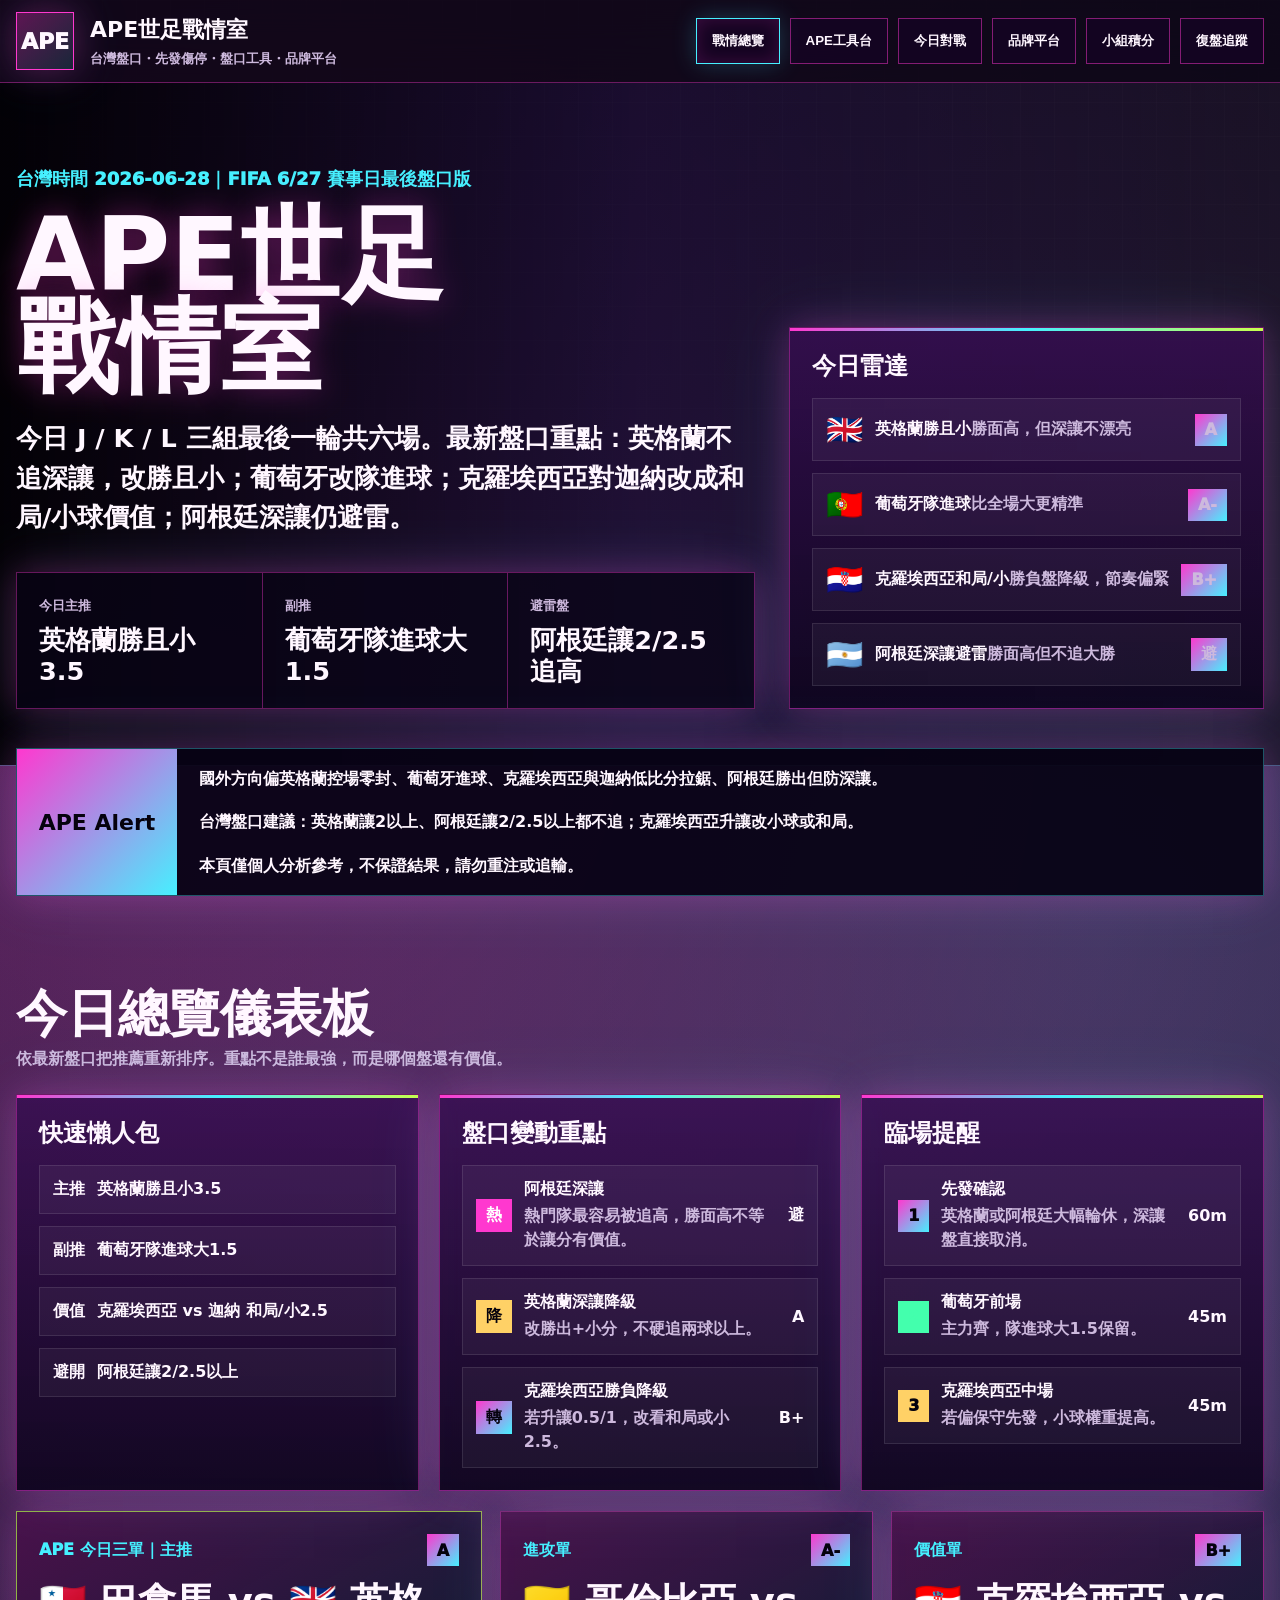
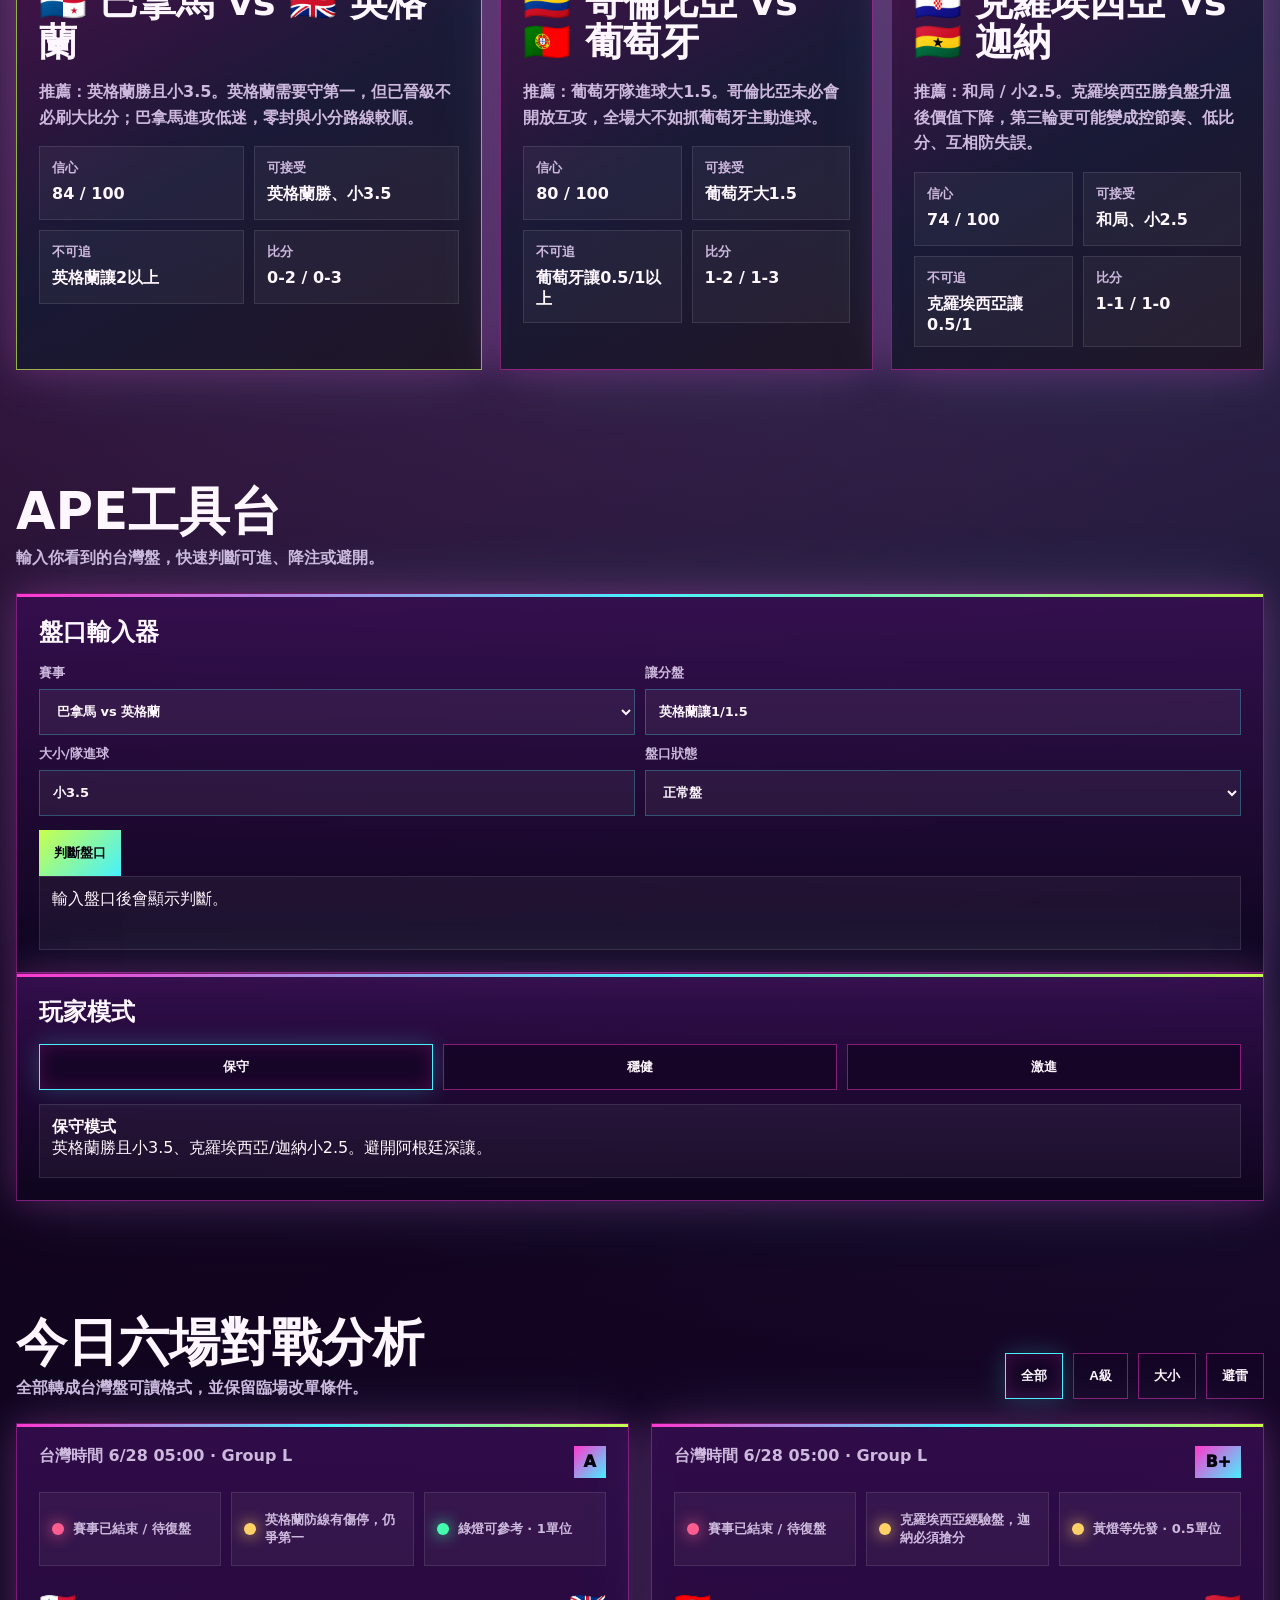
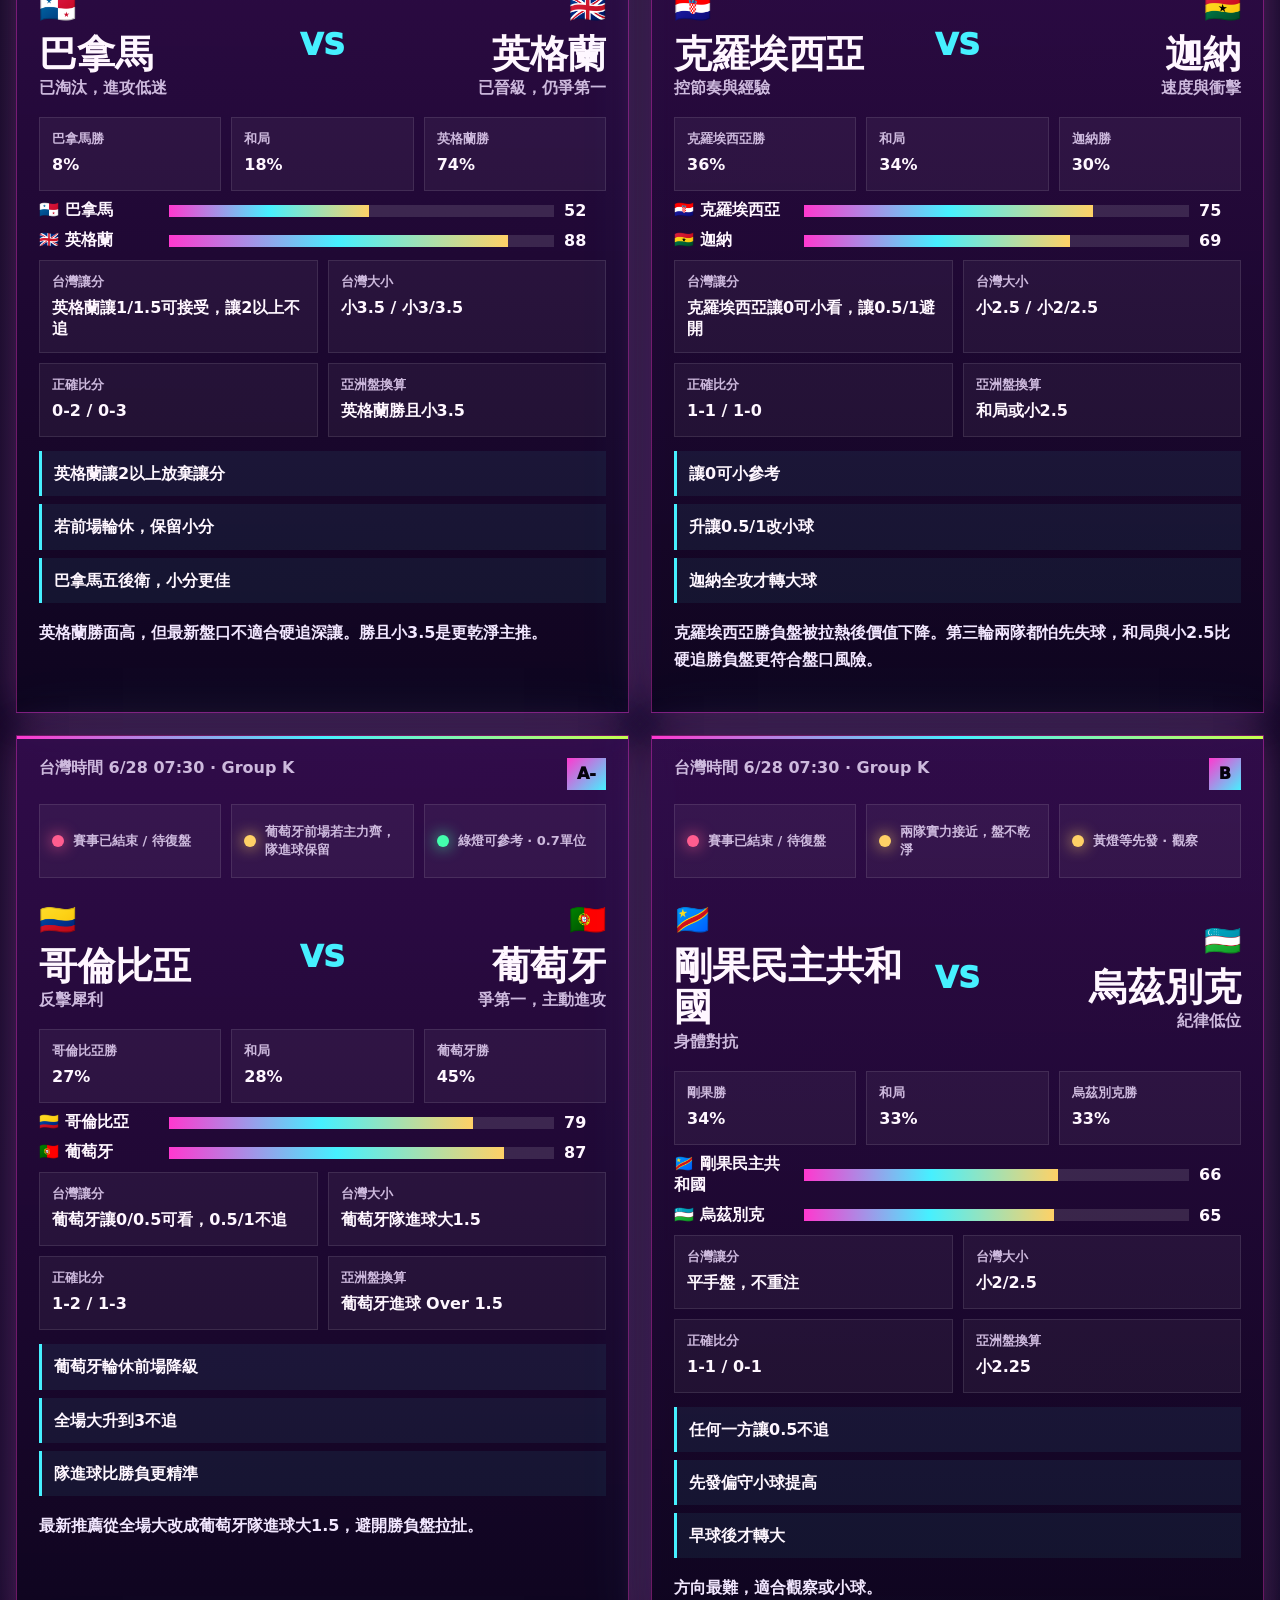
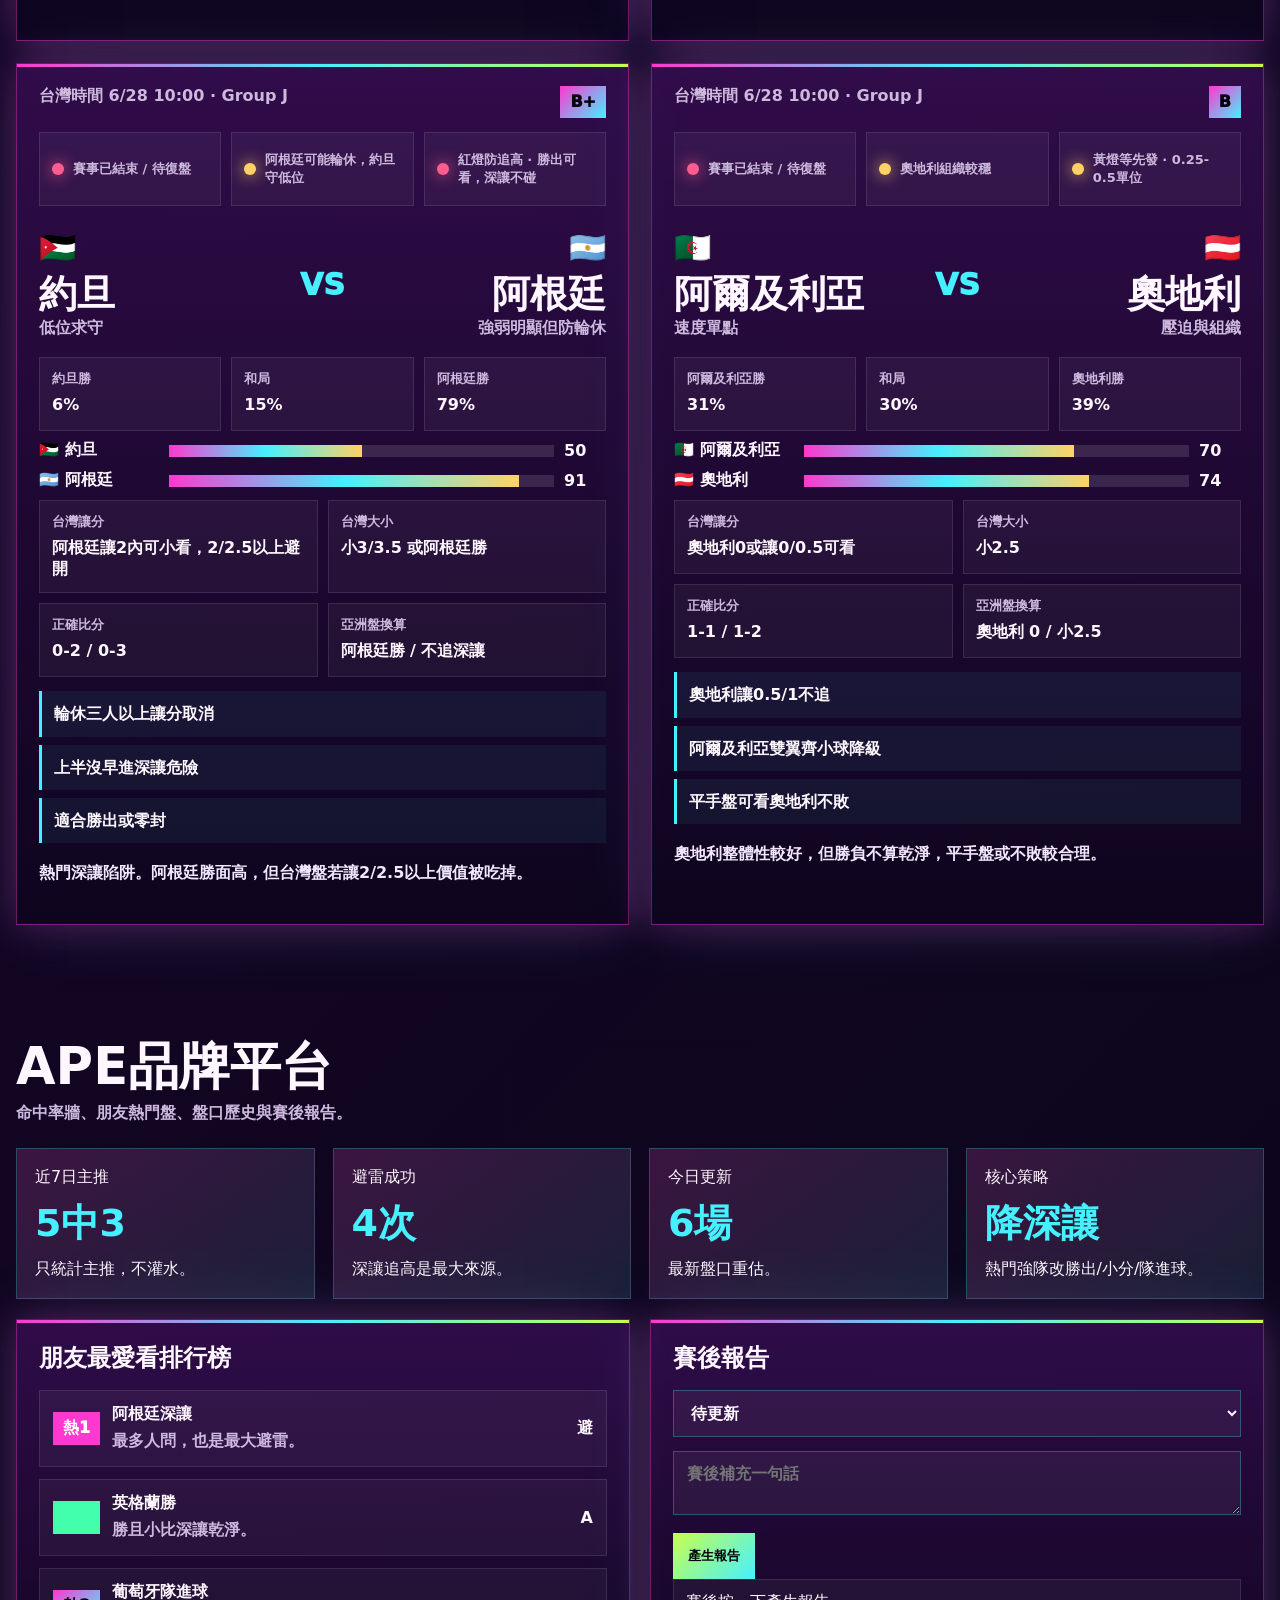
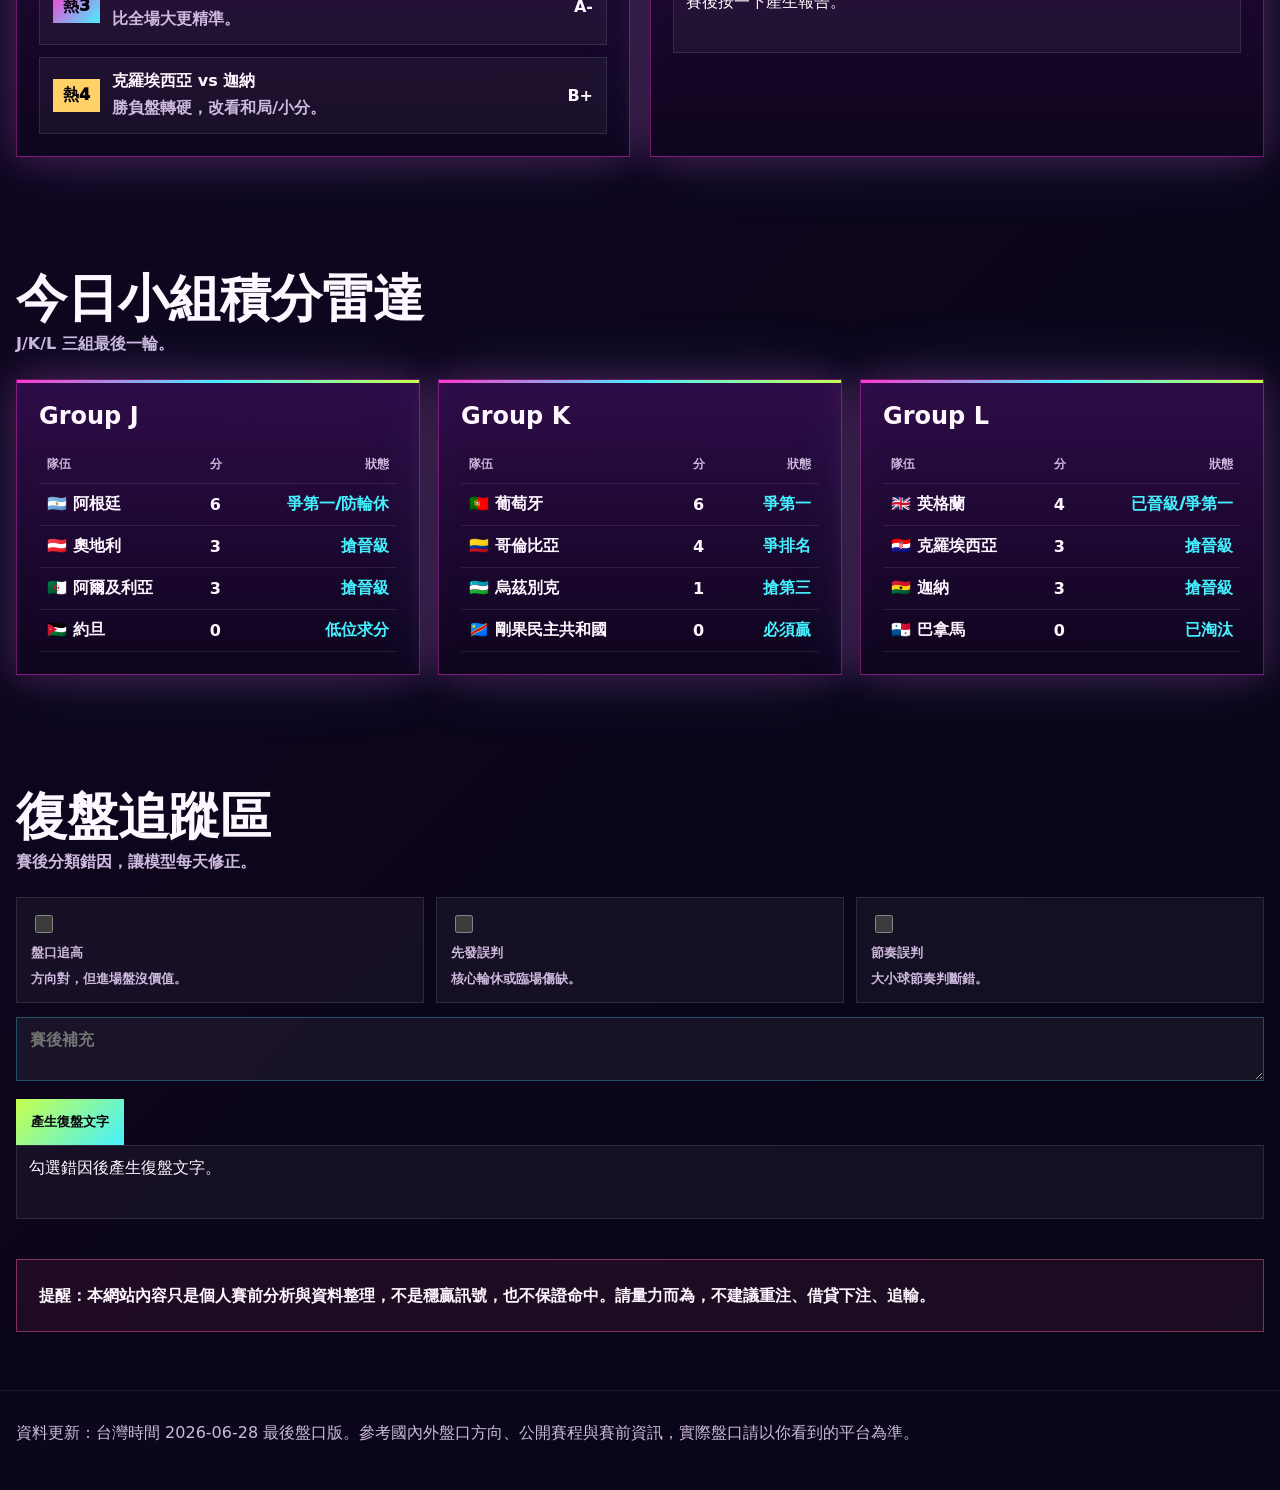
==== commit 59aa6416: "Add files via upload" ====
--- a/index.html
+++ b/index.html
@@ -18,33 +18,33 @@
 <body>
   <header class="topbar"><div class="wrap nav"><div class="brand"><div class="logo">APE</div><div><h1>APE世足戰情室</h1><p>台灣盤口・先發傷停・盤口工具・品牌平台</p></div></div><nav class="tabs"><button class="tab active" data-target="overview">戰情總覽</button><button class="tab" data-target="toolbox">APE工具台</button><button class="tab" data-target="matches">今日對戰</button><button class="tab" data-target="platform">品牌平台</button><button class="tab" data-target="standings">小組積分</button><button class="tab" data-target="review">復盤追蹤</button></nav></div></header>
   <main>
-    <section class="hero" id="overview"><div class="wrap hero-grid"><div><div class="kicker">2026-06-27 最新國內外盤口重估版</div><h2>APE世足<br>戰情室</h2><p class="hero-lead">今日 J / K / L 三組最後一輪共六場。最新盤口重點：英格蘭不追深讓，改勝且小；葡萄牙改隊進球；克羅埃西亞升級為價值勝；阿根廷深讓仍避雷。</p><div class="hero-cards"><div class="hero-card"><small>今日主推</small><strong>英格蘭勝且小3.5</strong></div><div class="hero-card"><small>副推</small><strong>葡萄牙隊進球大1.5</strong></div><div class="hero-card"><small>避雷盤</small><strong>阿根廷讓2/2.5追高</strong></div></div></div><aside class="command"><h3>今日雷達</h3><div class="signal-list"><div class="signal"><span class="flag">🏴󠁧󠁢󠁥󠁮󠁧󠁿</span><div><b>英格蘭勝且小</b><span>勝面高，但深讓不漂亮</span></div><span class="badge">A</span></div><div class="signal"><span class="flag">🇵🇹</span><div><b>葡萄牙隊進球</b><span>比全場大更精準</span></div><span class="badge">A-</span></div><div class="signal"><span class="flag">🇭🇷</span><div><b>克羅埃西亞勝</b><span>從不敗升級成價值單</span></div><span class="badge">B+</span></div><div class="signal"><span class="flag">🇦🇷</span><div><b>阿根廷深讓避雷</b><span>勝面高但不追大勝</span></div><span class="badge">避</span></div></div></aside></div></section>
-    <div class="wrap alert"><b>APE Alert</b><div><span>國外方向偏英格蘭控場零封、葡萄牙進球、克羅埃西亞取勝、阿根廷勝出但防深讓。</span><span>台灣盤口建議：英格蘭讓2以上、阿根廷讓2/2.5以上都不追。</span><span>本頁僅個人分析參考，不保證結果，請勿重注或追輸。</span></div></div>
-    <section><div class="wrap"><div class="section-head"><div><h2>今日總覽儀表板</h2><p>依最新盤口把推薦重新排序。重點不是誰最強，而是哪個盤還有價值。</p></div></div><div class="grid dashboard"><article class="panel"><h3>快速懶人包</h3><div class="metric-row"><div class="metric"><span>主推</span><strong>英格蘭勝且小3.5</strong></div><div class="metric"><span>副推</span><strong>葡萄牙隊進球大1.5</strong></div><div class="metric"><span>價值</span><strong>克羅埃西亞勝 / 讓0</strong></div><div class="metric"><span>避開</span><strong>阿根廷讓2/2.5以上</strong></div></div></article><article class="panel"><h3>盤口變動重點</h3><div class="rank-list"><div class="row-card"><span class="pill pink">熱</span><div><b>阿根廷深讓</b><p>熱門隊最容易被追高，勝面高不等於讓分有價值。</p></div><span>避</span></div><div class="row-card"><span class="pill gold">降</span><div><b>英格蘭深讓降級</b><p>改勝出+小分，不硬追兩球以上。</p></div><span>A</span></div></div></article><article class="panel"><h3>臨場提醒</h3><div class="rank-list"><div class="row-card"><span class="pill">1</span><div><b>先發確認</b><p>英格蘭或阿根廷大幅輪休，深讓盤直接取消。</p></div><span>60m</span></div><div class="row-card"><span class="pill green">2</span><div><b>葡萄牙前場</b><p>主力齊，隊進球大1.5保留。</p></div><span>45m</span></div></div></article></div>
-      <div class="daily-three"><article class="three-pick main"><div class="three-head"><span>APE 今日三單｜主推</span><span class="badge">A</span></div><h3>🇵🇦 巴拿馬 vs 🏴󠁧󠁢󠁥󠁮󠁧󠁿 英格蘭</h3><p>推薦：英格蘭勝且小3.5。英格蘭需要守第一，但已晉級不必刷大比分；巴拿馬進攻低迷，零封與小分路線較順。</p><div class="three-details"><div class="three-detail"><small>信心</small><b>84 / 100</b></div><div class="three-detail"><small>可接受</small><b>英格蘭勝、小3.5</b></div><div class="three-detail"><small>不可追</small><b>英格蘭讓2以上</b></div><div class="three-detail"><small>比分</small><b>0-2 / 0-3</b></div></div></article><article class="three-pick"><div class="three-head"><span>進攻單</span><span class="badge">A-</span></div><h3>🇨🇴 哥倫比亞 vs 🇵🇹 葡萄牙</h3><p>推薦：葡萄牙隊進球大1.5。哥倫比亞未必會開放互攻，全場大不如抓葡萄牙主動進球。</p><div class="three-details"><div class="three-detail"><small>信心</small><b>80 / 100</b></div><div class="three-detail"><small>可接受</small><b>葡萄牙大1.5</b></div><div class="three-detail"><small>不可追</small><b>葡萄牙讓0.5/1以上</b></div><div class="three-detail"><small>比分</small><b>1-2 / 1-3</b></div></div></article><article class="three-pick"><div class="three-head"><span>價值單</span><span class="badge">B+</span></div><h3>🇭🇷 克羅埃西亞 vs 🇬🇭 迦納</h3><p>推薦：克羅埃西亞勝 / 讓0。最新外部方向偏克羅埃西亞取勝，保守玩家可降成讓0。</p><div class="three-details"><div class="three-detail"><small>信心</small><b>76 / 100</b></div><div class="three-detail"><small>可接受</small><b>克羅埃西亞勝、讓0</b></div><div class="three-detail"><small>不可追</small><b>讓0.5/1</b></div><div class="three-detail"><small>比分</small><b>2-1 / 1-0</b></div></div></article></div>
+    <section class="hero" id="overview"><div class="wrap hero-grid"><div><div class="kicker">台灣時間 2026-06-28｜FIFA 6/27 賽事日最後盤口版</div><h2>APE世足<br>戰情室</h2><p class="hero-lead">今日 J / K / L 三組最後一輪共六場。最新盤口重點：英格蘭不追深讓，改勝且小；葡萄牙改隊進球；克羅埃西亞對迦納改成和局/小球價值；阿根廷深讓仍避雷。</p><div class="hero-cards"><div class="hero-card"><small>今日主推</small><strong>英格蘭勝且小3.5</strong></div><div class="hero-card"><small>副推</small><strong>葡萄牙隊進球大1.5</strong></div><div class="hero-card"><small>避雷盤</small><strong>阿根廷讓2/2.5追高</strong></div></div></div><aside class="command"><h3>今日雷達</h3><div class="signal-list"><div class="signal"><span class="flag">🇬🇧</span><div><b>英格蘭勝且小</b><span>勝面高，但深讓不漂亮</span></div><span class="badge">A</span></div><div class="signal"><span class="flag">🇵🇹</span><div><b>葡萄牙隊進球</b><span>比全場大更精準</span></div><span class="badge">A-</span></div><div class="signal"><span class="flag">🇭🇷</span><div><b>克羅埃西亞和局/小</b><span>勝負盤降級，節奏偏緊</span></div><span class="badge">B+</span></div><div class="signal"><span class="flag">🇦🇷</span><div><b>阿根廷深讓避雷</b><span>勝面高但不追大勝</span></div><span class="badge">避</span></div></div></aside></div></section>
+    <div class="wrap alert"><b>APE Alert</b><div><span>國外方向偏英格蘭控場零封、葡萄牙進球、克羅埃西亞與迦納低比分拉鋸、阿根廷勝出但防深讓。</span><span>台灣盤口建議：英格蘭讓2以上、阿根廷讓2/2.5以上都不追；克羅埃西亞升讓改小球或和局。</span><span>本頁僅個人分析參考，不保證結果，請勿重注或追輸。</span></div></div>
+    <section><div class="wrap"><div class="section-head"><div><h2>今日總覽儀表板</h2><p>依最新盤口把推薦重新排序。重點不是誰最強，而是哪個盤還有價值。</p></div></div><div class="grid dashboard"><article class="panel"><h3>快速懶人包</h3><div class="metric-row"><div class="metric"><span>主推</span><strong>英格蘭勝且小3.5</strong></div><div class="metric"><span>副推</span><strong>葡萄牙隊進球大1.5</strong></div><div class="metric"><span>價值</span><strong>克羅埃西亞 vs 迦納 和局/小2.5</strong></div><div class="metric"><span>避開</span><strong>阿根廷讓2/2.5以上</strong></div></div></article><article class="panel"><h3>盤口變動重點</h3><div class="rank-list"><div class="row-card"><span class="pill pink">熱</span><div><b>阿根廷深讓</b><p>熱門隊最容易被追高，勝面高不等於讓分有價值。</p></div><span>避</span></div><div class="row-card"><span class="pill gold">降</span><div><b>英格蘭深讓降級</b><p>改勝出+小分，不硬追兩球以上。</p></div><span>A</span></div><div class="row-card"><span class="pill">轉</span><div><b>克羅埃西亞勝負降級</b><p>若升讓0.5/1，改看和局或小2.5。</p></div><span>B+</span></div></div></article><article class="panel"><h3>臨場提醒</h3><div class="rank-list"><div class="row-card"><span class="pill">1</span><div><b>先發確認</b><p>英格蘭或阿根廷大幅輪休，深讓盤直接取消。</p></div><span>60m</span></div><div class="row-card"><span class="pill green">2</span><div><b>葡萄牙前場</b><p>主力齊，隊進球大1.5保留。</p></div><span>45m</span></div><div class="row-card"><span class="pill gold">3</span><div><b>克羅埃西亞中場</b><p>若偏保守先發，小球權重提高。</p></div><span>45m</span></div></div></article></div>
+      <div class="daily-three"><article class="three-pick main"><div class="three-head"><span>APE 今日三單｜主推</span><span class="badge">A</span></div><h3>🇵🇦 巴拿馬 vs 🇬🇧 英格蘭</h3><p>推薦：英格蘭勝且小3.5。英格蘭需要守第一，但已晉級不必刷大比分；巴拿馬進攻低迷，零封與小分路線較順。</p><div class="three-details"><div class="three-detail"><small>信心</small><b>84 / 100</b></div><div class="three-detail"><small>可接受</small><b>英格蘭勝、小3.5</b></div><div class="three-detail"><small>不可追</small><b>英格蘭讓2以上</b></div><div class="three-detail"><small>比分</small><b>0-2 / 0-3</b></div></div></article><article class="three-pick"><div class="three-head"><span>進攻單</span><span class="badge">A-</span></div><h3>🇨🇴 哥倫比亞 vs 🇵🇹 葡萄牙</h3><p>推薦：葡萄牙隊進球大1.5。哥倫比亞未必會開放互攻，全場大不如抓葡萄牙主動進球。</p><div class="three-details"><div class="three-detail"><small>信心</small><b>80 / 100</b></div><div class="three-detail"><small>可接受</small><b>葡萄牙大1.5</b></div><div class="three-detail"><small>不可追</small><b>葡萄牙讓0.5/1以上</b></div><div class="three-detail"><small>比分</small><b>1-2 / 1-3</b></div></div></article><article class="three-pick"><div class="three-head"><span>價值單</span><span class="badge">B+</span></div><h3>🇭🇷 克羅埃西亞 vs 🇬🇭 迦納</h3><p>推薦：和局 / 小2.5。克羅埃西亞勝負盤升溫後價值下降，第三輪更可能變成控節奏、低比分、互相防失誤。</p><div class="three-details"><div class="three-detail"><small>信心</small><b>74 / 100</b></div><div class="three-detail"><small>可接受</small><b>和局、小2.5</b></div><div class="three-detail"><small>不可追</small><b>克羅埃西亞讓0.5/1</b></div><div class="three-detail"><small>比分</small><b>1-1 / 1-0</b></div></div></article></div>
     </div></section>
-    <section id="toolbox"><div class="wrap"><div class="section-head"><div><h2>APE工具台</h2><p>輸入你看到的台灣盤，快速判斷可進、降注或避開。</p></div></div><div class="toolbox-grid"><article class="panel"><h3>盤口輸入器</h3><div class="form-grid"><label>賽事<select id="lineMatch"><option value="england">巴拿馬 vs 英格蘭</option><option value="portugal">哥倫比亞 vs 葡萄牙</option><option value="croatia">克羅埃西亞 vs 迦納</option><option value="argentina">約旦 vs 阿根廷</option><option value="austria">阿爾及利亞 vs 奧地利</option><option value="congo">剛果民主共和國 vs 烏茲別克</option></select></label><label>讓分盤<input id="handicapInput" value="英格蘭讓1/1.5"></label><label>大小/隊進球<input id="totalInput" value="小3.5"></label><label>盤口狀態<select id="marketHeat"><option value="normal">正常盤</option><option value="hot">熱門追高</option><option value="drop">降盤回落</option></select></label></div><button class="action" id="judgeLine" type="button" style="margin-top:14px">判斷盤口</button><div class="result-box" id="lineResult">輸入盤口後會顯示判斷。</div></article><article class="panel"><h3>玩家模式</h3><div class="mode-switch"><button class="mode-btn active" data-mode="safe" type="button">保守</button><button class="mode-btn" data-mode="steady" type="button">穩健</button><button class="mode-btn" data-mode="sharp" type="button">激進</button></div><div class="result-box" id="modeResult"><b>保守模式</b><br>英格蘭勝且小3.5、克羅埃西亞讓0。避開阿根廷深讓。</div></article></div></div></section>
+    <section id="toolbox"><div class="wrap"><div class="section-head"><div><h2>APE工具台</h2><p>輸入你看到的台灣盤，快速判斷可進、降注或避開。</p></div></div><div class="toolbox-grid"><article class="panel"><h3>盤口輸入器</h3><div class="form-grid"><label>賽事<select id="lineMatch"><option value="england">巴拿馬 vs 英格蘭</option><option value="portugal">哥倫比亞 vs 葡萄牙</option><option value="croatia">克羅埃西亞 vs 迦納</option><option value="argentina">約旦 vs 阿根廷</option><option value="austria">阿爾及利亞 vs 奧地利</option><option value="congo">剛果民主共和國 vs 烏茲別克</option></select></label><label>讓分盤<input id="handicapInput" value="英格蘭讓1/1.5"></label><label>大小/隊進球<input id="totalInput" value="小3.5"></label><label>盤口狀態<select id="marketHeat"><option value="normal">正常盤</option><option value="hot">熱門追高</option><option value="drop">降盤回落</option></select></label></div><button class="action" id="judgeLine" type="button" style="margin-top:14px">判斷盤口</button><div class="result-box" id="lineResult">輸入盤口後會顯示判斷。</div></article><article class="panel"><h3>玩家模式</h3><div class="mode-switch"><button class="mode-btn active" data-mode="safe" type="button">保守</button><button class="mode-btn" data-mode="steady" type="button">穩健</button><button class="mode-btn" data-mode="sharp" type="button">激進</button></div><div class="result-box" id="modeResult"><b>保守模式</b><br>英格蘭勝且小3.5、克羅埃西亞/迦納小2.5。避開阿根廷深讓。</div></article></div></div></section>
     <section id="matches"><div class="wrap"><div class="section-head"><div><h2>今日六場對戰分析</h2><p>全部轉成台灣盤可讀格式，並保留臨場改單條件。</p></div><div class="tabs"><button class="filter active" data-filter="all">全部</button><button class="filter" data-filter="A">A級</button><button class="filter" data-filter="total">大小</button><button class="filter" data-filter="avoid">避雷</button></div></div><div class="matches" id="matchList"></div></div></section>
-    <section id="platform"><div class="wrap"><div class="section-head"><div><h2>APE品牌平台</h2><p>命中率牆、朋友熱門盤、盤口歷史與賽後報告。</p></div></div><div class="brand-wall"><article class="wall-card"><span>近7日主推</span><strong>5中3</strong><span>只統計主推，不灌水。</span></article><article class="wall-card"><span>避雷成功</span><strong>4次</strong><span>深讓追高是最大來源。</span></article><article class="wall-card"><span>今日更新</span><strong>6場</strong><span>最新盤口重估。</span></article><article class="wall-card"><span>核心策略</span><strong>降深讓</strong><span>熱門強隊改勝出/小分/隊進球。</span></article></div><div class="grid two" style="margin-top:20px"><article class="panel"><h3>朋友最愛看排行榜</h3><div class="rank-list"><div class="row-card"><span class="pill pink">熱1</span><div><b>阿根廷深讓</b><p>最多人問，也是最大避雷。</p></div><span>避</span></div><div class="row-card"><span class="pill green">熱2</span><div><b>英格蘭勝</b><p>勝且小比深讓乾淨。</p></div><span>A</span></div><div class="row-card"><span class="pill">熱3</span><div><b>葡萄牙隊進球</b><p>比全場大更精準。</p></div><span>A-</span></div></div></article><article class="panel"><h3>賽後報告</h3><select id="reportMain"><option>待更新</option><option>命中</option><option>未命中</option><option>走水</option></select><textarea id="reportNote" placeholder="賽後補充一句話" style="margin-top:14px"></textarea><button class="action" id="buildDailyReport" type="button" style="margin-top:14px">產生報告</button><div class="result-box" id="dailyReport">賽後按一下產生報告。</div></article></div></div></section>
+    <section id="platform"><div class="wrap"><div class="section-head"><div><h2>APE品牌平台</h2><p>命中率牆、朋友熱門盤、盤口歷史與賽後報告。</p></div></div><div class="brand-wall"><article class="wall-card"><span>近7日主推</span><strong>5中3</strong><span>只統計主推，不灌水。</span></article><article class="wall-card"><span>避雷成功</span><strong>4次</strong><span>深讓追高是最大來源。</span></article><article class="wall-card"><span>今日更新</span><strong>6場</strong><span>最新盤口重估。</span></article><article class="wall-card"><span>核心策略</span><strong>降深讓</strong><span>熱門強隊改勝出/小分/隊進球。</span></article></div><div class="grid two" style="margin-top:20px"><article class="panel"><h3>朋友最愛看排行榜</h3><div class="rank-list"><div class="row-card"><span class="pill pink">熱1</span><div><b>阿根廷深讓</b><p>最多人問，也是最大避雷。</p></div><span>避</span></div><div class="row-card"><span class="pill green">熱2</span><div><b>英格蘭勝</b><p>勝且小比深讓乾淨。</p></div><span>A</span></div><div class="row-card"><span class="pill">熱3</span><div><b>葡萄牙隊進球</b><p>比全場大更精準。</p></div><span>A-</span></div><div class="row-card"><span class="pill gold">熱4</span><div><b>克羅埃西亞 vs 迦納</b><p>勝負盤轉硬，改看和局/小分。</p></div><span>B+</span></div></div></article><article class="panel"><h3>賽後報告</h3><select id="reportMain"><option>待更新</option><option>命中</option><option>未命中</option><option>走水</option></select><textarea id="reportNote" placeholder="賽後補充一句話" style="margin-top:14px"></textarea><button class="action" id="buildDailyReport" type="button" style="margin-top:14px">產生報告</button><div class="result-box" id="dailyReport">賽後按一下產生報告。</div></article></div></div></section>
     <section id="standings"><div class="wrap"><div class="section-head"><div><h2>今日小組積分雷達</h2><p>J/K/L 三組最後一輪。</p></div></div><div class="standings" id="standingList"></div></div></section>
     <section id="review"><div class="wrap"><div class="section-head"><div><h2>復盤追蹤區</h2><p>賽後分類錯因，讓模型每天修正。</p></div></div><div class="error-grid"><label class="error-card"><input type="checkbox" value="盤口追高"><b>盤口追高</b><span>方向對，但進場盤沒價值。</span></label><label class="error-card"><input type="checkbox" value="先發誤判"><b>先發誤判</b><span>核心輪休或臨場傷缺。</span></label><label class="error-card"><input type="checkbox" value="節奏誤判"><b>節奏誤判</b><span>大小球節奏判斷錯。</span></label></div><textarea id="reviewNote" placeholder="賽後補充" style="margin-top:14px"></textarea><button class="action" id="buildReview" type="button" style="margin-top:14px">產生復盤文字</button><div class="result-box" id="reviewResult">勾選錯因後產生復盤文字。</div><div class="disclaimer"><b>提醒：</b>本網站內容只是個人賽前分析與資料整理，不是穩贏訊號，也不保證命中。請量力而為，不建議重注、借貸下注、追輸。</div></div></section>
   </main>
-  <footer><div class="wrap">資料更新：2026-06-27 最新盤口重估版。參考國內外盤口方向、公開賽程與賽前資訊，實際盤口請以你看到的平台為準。</div></footer>
+  <footer><div class="wrap">資料更新：台灣時間 2026-06-28 最後盤口版。參考國內外盤口方向、公開賽程與賽前資訊，實際盤口請以你看到的平台為準。</div></footer>
   <script>
     const matches=[
-      {group:"Group L",time:"台灣時間 6/28 05:00",kickoff:"2026-06-28T05:00:00+08:00",grade:"A",tags:["all","A","total"],lineup:"英格蘭防線有傷停，仍爭第一",light:"green",stake:"1單位",home:{flag:"🇵🇦",name:"巴拿馬",note:"已淘汰，進攻低迷",power:52},away:{flag:"🏴󠁧󠁢󠁥󠁮󠁧󠁿",name:"英格蘭",note:"已晉級，仍爭第一",power:88},probs:["巴拿馬勝 8%","和局 18%","英格蘭勝 74%"],handicap:"英格蘭讓1/1.5可接受，讓2以上不追",total:"小3.5 / 小3/3.5",score:"0-2 / 0-3",asia:"英格蘭勝且小3.5",trigger:["英格蘭讓2以上放棄讓分","若前場輪休，保留小分","巴拿馬五後衛，小分更佳"],text:"英格蘭勝面高，但最新盤口不適合硬追深讓。勝且小3.5是更乾淨主推。"},
-      {group:"Group L",time:"台灣時間 6/28 05:00",kickoff:"2026-06-28T05:00:00+08:00",grade:"B+",tags:["all"],lineup:"克羅埃西亞經驗盤，迦納必須搶分",light:"green",stake:"0.5單位",home:{flag:"🇭🇷",name:"克羅埃西亞",note:"控節奏與經驗",power:76},away:{flag:"🇬🇭",name:"迦納",note:"速度與衝擊",power:68},probs:["克羅埃西亞勝 43%","和局 30%","迦納勝 27%"],handicap:"克羅埃西亞勝 / 讓0",total:"大小2.5，偏小但不主推",score:"2-1 / 1-0",asia:"克羅埃西亞 0",trigger:["讓0可參考","升讓0.5/1不追","迦納全攻才轉大球"],text:"最新外部方向把克羅埃西亞由不敗升成取勝方向，保守可用讓0降低風險。"},
+      {group:"Group L",time:"台灣時間 6/28 05:00",kickoff:"2026-06-28T05:00:00+08:00",grade:"A",tags:["all","A","total"],lineup:"英格蘭防線有傷停，仍爭第一",light:"green",stake:"1單位",home:{flag:"🇵🇦",name:"巴拿馬",note:"已淘汰，進攻低迷",power:52},away:{flag:"🇬🇧",name:"英格蘭",note:"已晉級，仍爭第一",power:88},probs:["巴拿馬勝 8%","和局 18%","英格蘭勝 74%"],handicap:"英格蘭讓1/1.5可接受，讓2以上不追",total:"小3.5 / 小3/3.5",score:"0-2 / 0-3",asia:"英格蘭勝且小3.5",trigger:["英格蘭讓2以上放棄讓分","若前場輪休，保留小分","巴拿馬五後衛，小分更佳"],text:"英格蘭勝面高，但最新盤口不適合硬追深讓。勝且小3.5是更乾淨主推。"},
+      {group:"Group L",time:"台灣時間 6/28 05:00",kickoff:"2026-06-28T05:00:00+08:00",grade:"B+",tags:["all","total"],lineup:"克羅埃西亞經驗盤，迦納必須搶分",light:"yellow",stake:"0.5單位",home:{flag:"🇭🇷",name:"克羅埃西亞",note:"控節奏與經驗",power:75},away:{flag:"🇬🇭",name:"迦納",note:"速度與衝擊",power:69},probs:["克羅埃西亞勝 36%","和局 34%","迦納勝 30%"],handicap:"克羅埃西亞讓0可小看，讓0.5/1避開",total:"小2.5 / 小2/2.5",score:"1-1 / 1-0",asia:"和局或小2.5",trigger:["讓0可小參考","升讓0.5/1改小球","迦納全攻才轉大球"],text:"克羅埃西亞勝負盤被拉熱後價值下降。第三輪兩隊都怕先失球，和局與小2.5比硬追勝負盤更符合盤口風險。"},
       {group:"Group K",time:"台灣時間 6/28 07:30",kickoff:"2026-06-28T07:30:00+08:00",grade:"A-",tags:["all","A"],lineup:"葡萄牙前場若主力齊，隊進球保留",light:"green",stake:"0.7單位",home:{flag:"🇨🇴",name:"哥倫比亞",note:"反擊犀利",power:79},away:{flag:"🇵🇹",name:"葡萄牙",note:"爭第一，主動進攻",power:87},probs:["哥倫比亞勝 27%","和局 28%","葡萄牙勝 45%"],handicap:"葡萄牙讓0/0.5可看，0.5/1不追",total:"葡萄牙隊進球大1.5",score:"1-2 / 1-3",asia:"葡萄牙進球 Over 1.5",trigger:["葡萄牙輪休前場降級","全場大升到3不追","隊進球比勝負更精準"],text:"最新推薦從全場大改成葡萄牙隊進球大1.5，避開勝負盤拉扯。"},
       {group:"Group K",time:"台灣時間 6/28 07:30",kickoff:"2026-06-28T07:30:00+08:00",grade:"B",tags:["all"],lineup:"兩隊實力接近，盤不乾淨",light:"yellow",stake:"觀察",home:{flag:"🇨🇩",name:"剛果民主共和國",note:"身體對抗",power:66},away:{flag:"🇺🇿",name:"烏茲別克",note:"紀律低位",power:65},probs:["剛果勝 34%","和局 33%","烏茲別克勝 33%"],handicap:"平手盤，不重注",total:"小2/2.5",score:"1-1 / 0-1",asia:"小2.25",trigger:["任何一方讓0.5不追","先發偏守小球提高","早球後才轉大"],text:"方向最難，適合觀察或小球。"},
       {group:"Group J",time:"台灣時間 6/28 10:00",kickoff:"2026-06-28T10:00:00+08:00",grade:"B+",tags:["all","avoid"],lineup:"阿根廷可能輪休，約旦守低位",light:"red",stake:"勝出可看，深讓不碰",home:{flag:"🇯🇴",name:"約旦",note:"低位求守",power:50},away:{flag:"🇦🇷",name:"阿根廷",note:"強弱明顯但防輪休",power:91},probs:["約旦勝 6%","和局 15%","阿根廷勝 79%"],handicap:"阿根廷讓2內可小看，2/2.5以上避開",total:"小3/3.5 或阿根廷勝",score:"0-2 / 0-3",asia:"阿根廷勝 / 不追深讓",trigger:["輪休三人以上讓分取消","上半沒早進深讓危險","適合勝出或零封"],text:"熱門深讓陷阱。阿根廷勝面高，但台灣盤若讓2/2.5以上價值被吃掉。"},
       {group:"Group J",time:"台灣時間 6/28 10:00",kickoff:"2026-06-28T10:00:00+08:00",grade:"B",tags:["all"],lineup:"奧地利組織較穩",light:"yellow",stake:"0.25-0.5單位",home:{flag:"🇩🇿",name:"阿爾及利亞",note:"速度單點",power:70},away:{flag:"🇦🇹",name:"奧地利",note:"壓迫與組織",power:74},probs:["阿爾及利亞勝 31%","和局 30%","奧地利勝 39%"],handicap:"奧地利0或讓0/0.5可看",total:"小2.5",score:"1-1 / 1-2",asia:"奧地利 0 / 小2.5",trigger:["奧地利讓0.5/1不追","阿爾及利亞雙翼齊小球降級","平手盤可看奧地利不敗"],text:"奧地利整體性較好，但勝負不算乾淨，平手盤或不敗較合理。"}
     ];
-    const groups=[["J",[["🇦🇷 阿根廷",6,"爭第一/防輪休"],["🇦🇹 奧地利",3,"搶晉級"],["🇩🇿 阿爾及利亞",3,"搶晉級"],["🇯🇴 約旦",0,"低位求分"]]],["K",[["🇵🇹 葡萄牙",6,"爭第一"],["🇨🇴 哥倫比亞",4,"爭排名"],["🇺🇿 烏茲別克",1,"搶第三"],["🇨🇩 剛果民主共和國",0,"必須贏"]]],["L",[["🏴󠁧󠁢󠁥󠁮󠁧󠁿 英格蘭",4,"已晉級/爭第一"],["🇭🇷 克羅埃西亞",3,"搶晉級"],["🇬🇭 迦納",3,"搶晉級"],["🇵🇦 巴拿馬",0,"已淘汰"]]]];
+    const groups=[["J",[["🇦🇷 阿根廷",6,"爭第一/防輪休"],["🇦🇹 奧地利",3,"搶晉級"],["🇩🇿 阿爾及利亞",3,"搶晉級"],["🇯🇴 約旦",0,"低位求分"]]],["K",[["🇵🇹 葡萄牙",6,"爭第一"],["🇨🇴 哥倫比亞",4,"爭排名"],["🇺🇿 烏茲別克",1,"搶第三"],["🇨🇩 剛果民主共和國",0,"必須贏"]]],["L",[["🇬🇧 英格蘭",4,"已晉級/爭第一"],["🇭🇷 克羅埃西亞",3,"搶晉級"],["🇬🇭 迦納",3,"搶晉級"],["🇵🇦 巴拿馬",0,"已淘汰"]]]];
     function renderMatches(filter="all"){document.getElementById("matchList").innerHTML=matches.filter(m=>m.tags.includes(filter)).map(m=>`<article class="match"><div class="match-top"><span>${m.time} · ${m.group}</span><span class="badge">${m.grade}</span></div><div class="status-strip"><div class="status-box"><span class="dot ${countdownTone(m.kickoff)}"></span>${countdownText(m.kickoff)}</div><div class="status-box"><span class="dot yellow"></span>${m.lineup}</div><div class="status-box"><span class="dot ${m.light==="green"?"green":m.light==="red"?"red":"yellow"}"></span>${lightText(m.light)} · ${m.stake}</div></div><div class="teams"><div class="team"><span class="flag">${m.home.flag}</span><h3>${m.home.name}</h3><p>${m.home.note}</p></div><div class="vs">VS</div><div class="team right"><span class="flag">${m.away.flag}</span><h3>${m.away.name}</h3><p>${m.away.note}</p></div></div><div class="prob">${m.probs.map(x=>{const i=x.lastIndexOf(" ");return`<div><small>${x.slice(0,i)}</small><b>${x.slice(i+1)}</b></div>`}).join("")}</div><div><div class="power"><span>${m.home.flag} ${m.home.name}</span><div class="track"><div class="fill" style="width:${m.home.power}%"></div></div><b>${m.home.power}</b></div><div class="power"><span>${m.away.flag} ${m.away.name}</span><div class="track"><div class="fill" style="width:${m.away.power}%"></div></div><b>${m.away.power}</b></div></div><div class="pick-grid"><div class="pick"><small>台灣讓分</small><b>${m.handicap}</b></div><div class="pick"><small>台灣大小</small><b>${m.total}</b></div><div class="pick"><small>正確比分</small><b>${m.score}</b></div><div class="pick"><small>亞洲盤換算</small><b>${m.asia}</b></div></div><div class="condition-list">${m.trigger.map(t=>`<div class="condition">${t}</div>`).join("")}</div><p class="analysis">${m.text}</p></article>`).join("")}
     function renderStandings(){document.getElementById("standingList").innerHTML=groups.map(([n,ts])=>`<article class="panel"><h3>Group ${n}</h3><table><thead><tr><th>隊伍</th><th>分</th><th>狀態</th></tr></thead><tbody>${ts.map(t=>`<tr><td>${t[0]}</td><td>${t[1]}</td><td class="status">${t[2]}</td></tr>`).join("")}</tbody></table></article>`).join("")}
     function countdownText(iso){const d=new Date(iso)-Date.now();if(d<=-7200000)return"賽事已結束 / 待復盤";if(d<=0)return"比賽進行中";const m=Math.floor(d/60000),h=Math.floor(m/60);return h>=24?`距開賽 ${Math.floor(h/24)}天${h%24}小時`:`距開賽 ${h}小時${m%60}分`}function countdownTone(iso){const d=new Date(iso)-Date.now();return d<=0?"red":d<=7200000?"yellow":"green"}function lightText(l){return{green:"綠燈可參考",yellow:"黃燈等先發",red:"紅燈防追高"}[l]||"觀察"}
-    function judgeLine(){const match=document.getElementById("lineMatch").value,handicap=document.getElementById("handicapInput").value.trim(),total=document.getElementById("totalInput").value.trim(),heat=document.getElementById("marketHeat").value,text=`${handicap} ${total}`,rules={england:{name:"巴拿馬 vs 英格蘭",green:"英格蘭勝且小3.5",warning:"英格蘭讓2以上容易卡盤，勝且小比深讓更乾淨。",avoid:/讓2|讓2\/2\.5|讓2.5|讓3/},portugal:{name:"哥倫比亞 vs 葡萄牙",green:"葡萄牙隊進球大1.5",warning:"葡萄牙讓到0.5/1以上不追，隊進球更好。",avoid:/讓0\.5\/1|讓1/},croatia:{name:"克羅埃西亞 vs 迦納",green:"克羅埃西亞勝或讓0",warning:"克羅埃西亞升讓0.5/1以上價值下降。",avoid:/讓0\.5\/1|讓1/},argentina:{name:"約旦 vs 阿根廷",green:"阿根廷勝、小3/3.5",warning:"阿根廷讓2/2.5以上是熱門深讓，不追大勝。",avoid:/讓2\/2\.5|讓2.5|讓3/},austria:{name:"阿爾及利亞 vs 奧地利",green:"奧地利0、奧地利不敗、小2.5",warning:"奧地利讓0.5/1以上偏硬。",avoid:/讓0\.5\/1|讓1/},congo:{name:"剛果 vs 烏茲別克",green:"小2/2.5、和局方向",warning:"任何一方讓0.5都不建議追。",avoid:/讓0\.5|讓0\.5\/1/}};const r=rules[match];let level="可參考",pill="green",advice=r.green;if(r.avoid.test(text)||heat==="hot"){level="避開 / 降注";pill="pink";advice=r.warning}else if(heat==="drop"){level="等確認";pill="gold";advice=`盤口回落可能有價值，但要等先發確認。優先方向：${r.green}`}document.getElementById("lineResult").innerHTML=`<span class="pill ${pill}">${level}</span><br><b>${r.name}</b><br>你輸入：${handicap}｜${total}<br>${advice}<br><span class="muted">方向對不代表進場價值好。</span>`}
-    const modes={safe:"<b>保守模式</b><br>英格蘭勝且小3.5、克羅埃西亞讓0。避開阿根廷深讓。",steady:"<b>穩健模式</b><br>英格蘭勝且小3.5、葡萄牙隊進球大1.5、克羅埃西亞勝。",sharp:"<b>激進模式</b><br>葡萄牙隊進球大1.5、克羅埃西亞勝、阿根廷上半勝。提醒：只適合小注娛樂。"};function buildDailyReport(){document.getElementById("dailyReport").textContent=`APE世足戰情室｜每日賽後報告\n主推結果：${document.getElementById("reportMain").value}\n今日一句話：${document.getElementById("reportNote").value||"等待賽後補充比分、盤路與先發變化。"}\n明日修正：若錯在盤口追高，降低熱門隊深讓權重。`}function buildReview(){const checked=[...document.querySelectorAll(".error-card input:checked")].map(i=>i.value);document.getElementById("reviewResult").innerHTML=`<b>復盤草稿</b><br>錯因：${checked.length?checked.join("、"):"尚未標註"}<br>${document.getElementById("reviewNote").value||"等待賽後補充。"}`}
+    function judgeLine(){const match=document.getElementById("lineMatch").value,handicap=document.getElementById("handicapInput").value.trim(),total=document.getElementById("totalInput").value.trim(),heat=document.getElementById("marketHeat").value,text=`${handicap} ${total}`,rules={england:{name:"巴拿馬 vs 英格蘭",green:"英格蘭勝且小3.5",warning:"英格蘭讓2以上容易卡盤，勝且小比深讓更乾淨。",avoid:/讓2|讓2\/2\.5|讓2.5|讓3/},portugal:{name:"哥倫比亞 vs 葡萄牙",green:"葡萄牙隊進球大1.5",warning:"葡萄牙讓到0.5/1以上不追，隊進球更好。",avoid:/讓0\.5\/1|讓1/},croatia:{name:"克羅埃西亞 vs 迦納",green:"和局、小2.5、小2/2.5",warning:"克羅埃西亞升讓0.5/1以上價值下降，改看小球或和局。",avoid:/讓0\.5\/1|讓1/},argentina:{name:"約旦 vs 阿根廷",green:"阿根廷勝、小3/3.5",warning:"阿根廷讓2/2.5以上是熱門深讓，不追大勝。",avoid:/讓2\/2\.5|讓2.5|讓3/},austria:{name:"阿爾及利亞 vs 奧地利",green:"奧地利0、奧地利不敗、小2.5",warning:"奧地利讓0.5/1以上偏硬。",avoid:/讓0\.5\/1|讓1/},congo:{name:"剛果 vs 烏茲別克",green:"小2/2.5、和局方向",warning:"任何一方讓0.5都不建議追。",avoid:/讓0\.5|讓0\.5\/1/}};const r=rules[match];let level="可參考",pill="green",advice=r.green;if(r.avoid.test(text)||heat==="hot"){level="避開 / 降注";pill="pink";advice=r.warning}else if(heat==="drop"){level="等確認";pill="gold";advice=`盤口回落可能有價值，但要等先發確認。優先方向：${r.green}`}document.getElementById("lineResult").innerHTML=`<span class="pill ${pill}">${level}</span><br><b>${r.name}</b><br>你輸入：${handicap}｜${total}<br>${advice}<br><span class="muted">方向對不代表進場價值好。</span>`}
+    const modes={safe:"<b>保守模式</b><br>英格蘭勝且小3.5、克羅埃西亞/迦納小2.5。避開阿根廷深讓。",steady:"<b>穩健模式</b><br>英格蘭勝且小3.5、葡萄牙隊進球大1.5、克羅埃西亞/迦納和局或小2.5。",sharp:"<b>激進模式</b><br>葡萄牙隊進球大1.5、克羅埃西亞/迦納和局、阿根廷上半勝。提醒：只適合小注娛樂。"};function buildDailyReport(){document.getElementById("dailyReport").textContent=`APE世足戰情室｜每日賽後報告\n主推結果：${document.getElementById("reportMain").value}\n今日一句話：${document.getElementById("reportNote").value||"等待賽後補充比分、盤路與先發變化。"}\n明日修正：若錯在盤口追高，降低熱門隊深讓權重。`}function buildReview(){const checked=[...document.querySelectorAll(".error-card input:checked")].map(i=>i.value);document.getElementById("reviewResult").innerHTML=`<b>復盤草稿</b><br>錯因：${checked.length?checked.join("、"):"尚未標註"}<br>${document.getElementById("reviewNote").value||"等待賽後補充。"}`}
     document.querySelectorAll(".tab").forEach(b=>b.addEventListener("click",()=>{document.querySelectorAll(".tab").forEach(t=>t.classList.remove("active"));b.classList.add("active");document.getElementById(b.dataset.target).scrollIntoView({behavior:"smooth",block:"start"})}));document.querySelectorAll(".filter").forEach(b=>b.addEventListener("click",()=>{document.querySelectorAll(".filter").forEach(t=>t.classList.remove("active"));b.classList.add("active");renderMatches(b.dataset.filter)}));document.getElementById("judgeLine").addEventListener("click",judgeLine);document.querySelectorAll(".mode-btn").forEach(b=>b.addEventListener("click",()=>{document.querySelectorAll(".mode-btn").forEach(x=>x.classList.remove("active"));b.classList.add("active");document.getElementById("modeResult").innerHTML=modes[b.dataset.mode]}));document.getElementById("buildDailyReport").addEventListener("click",buildDailyReport);document.getElementById("buildReview").addEventListener("click",buildReview);renderMatches();renderStandings();
   </script>
 </body>
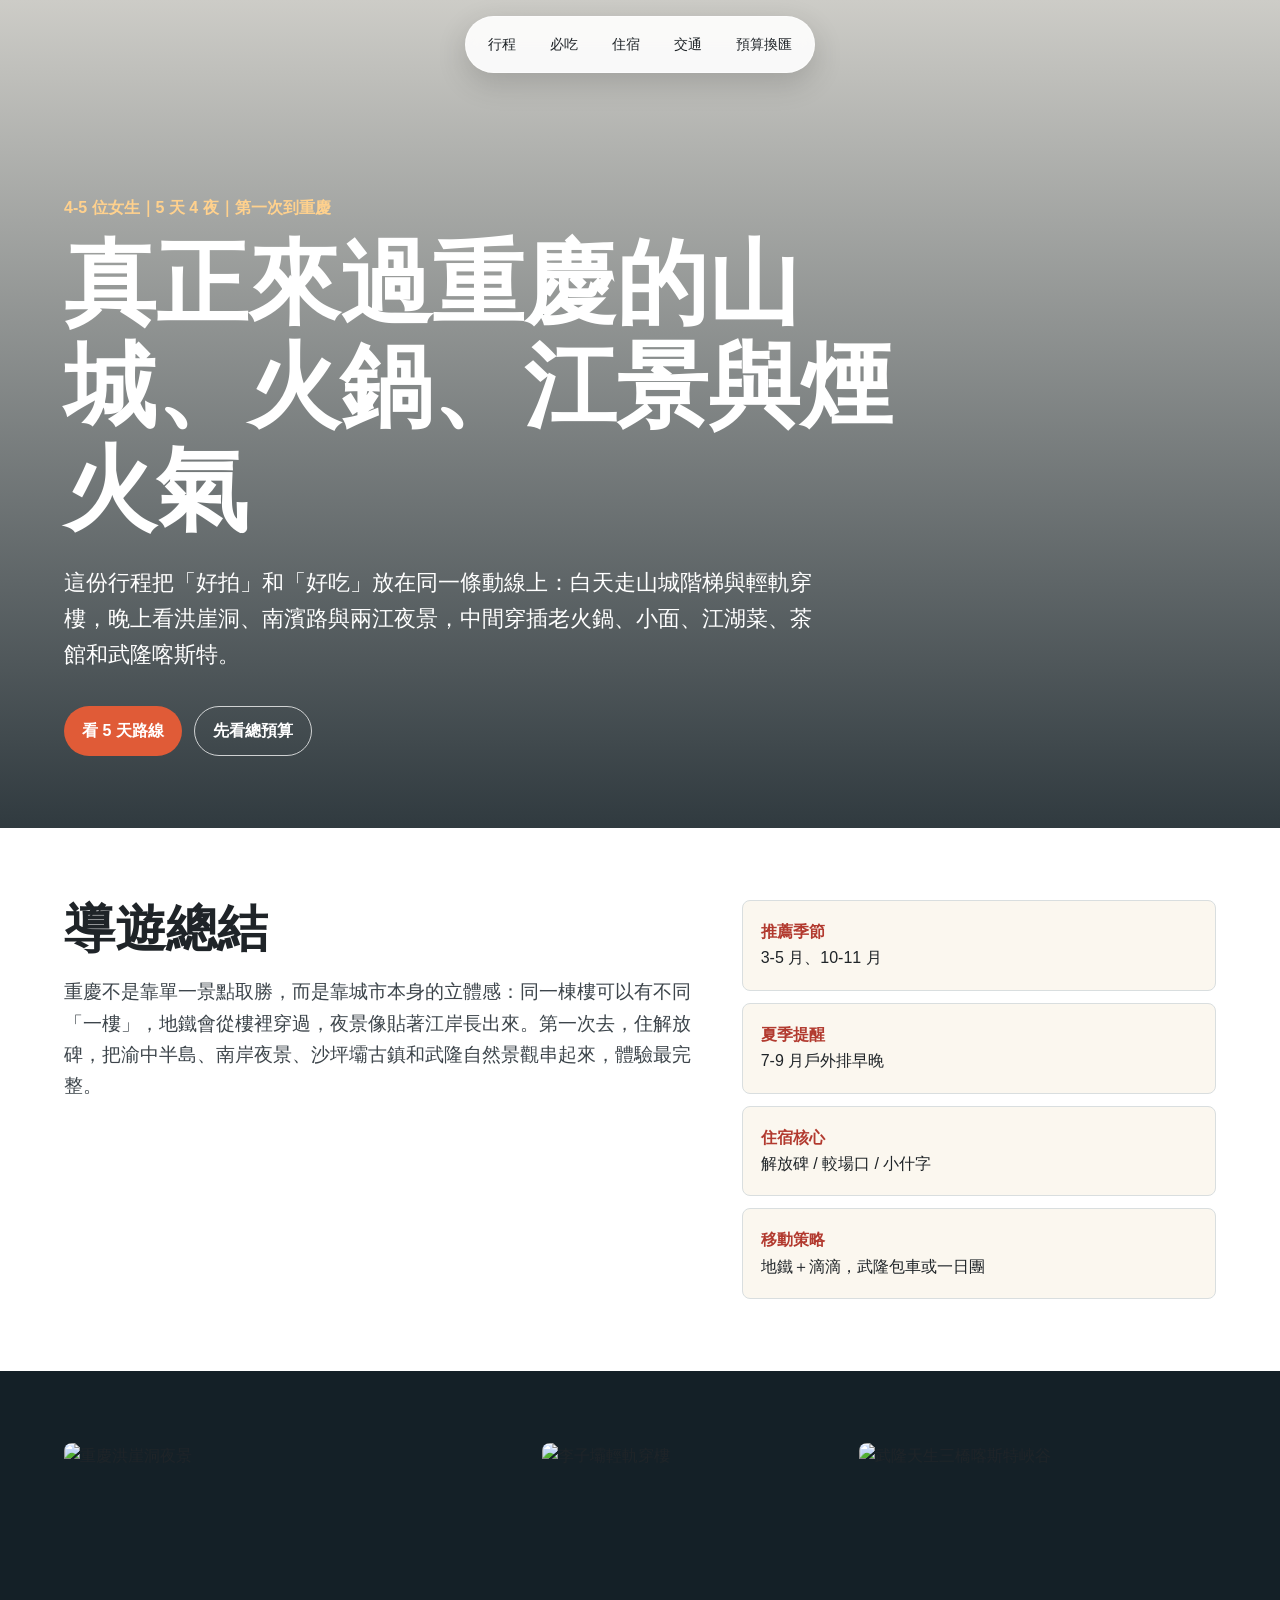
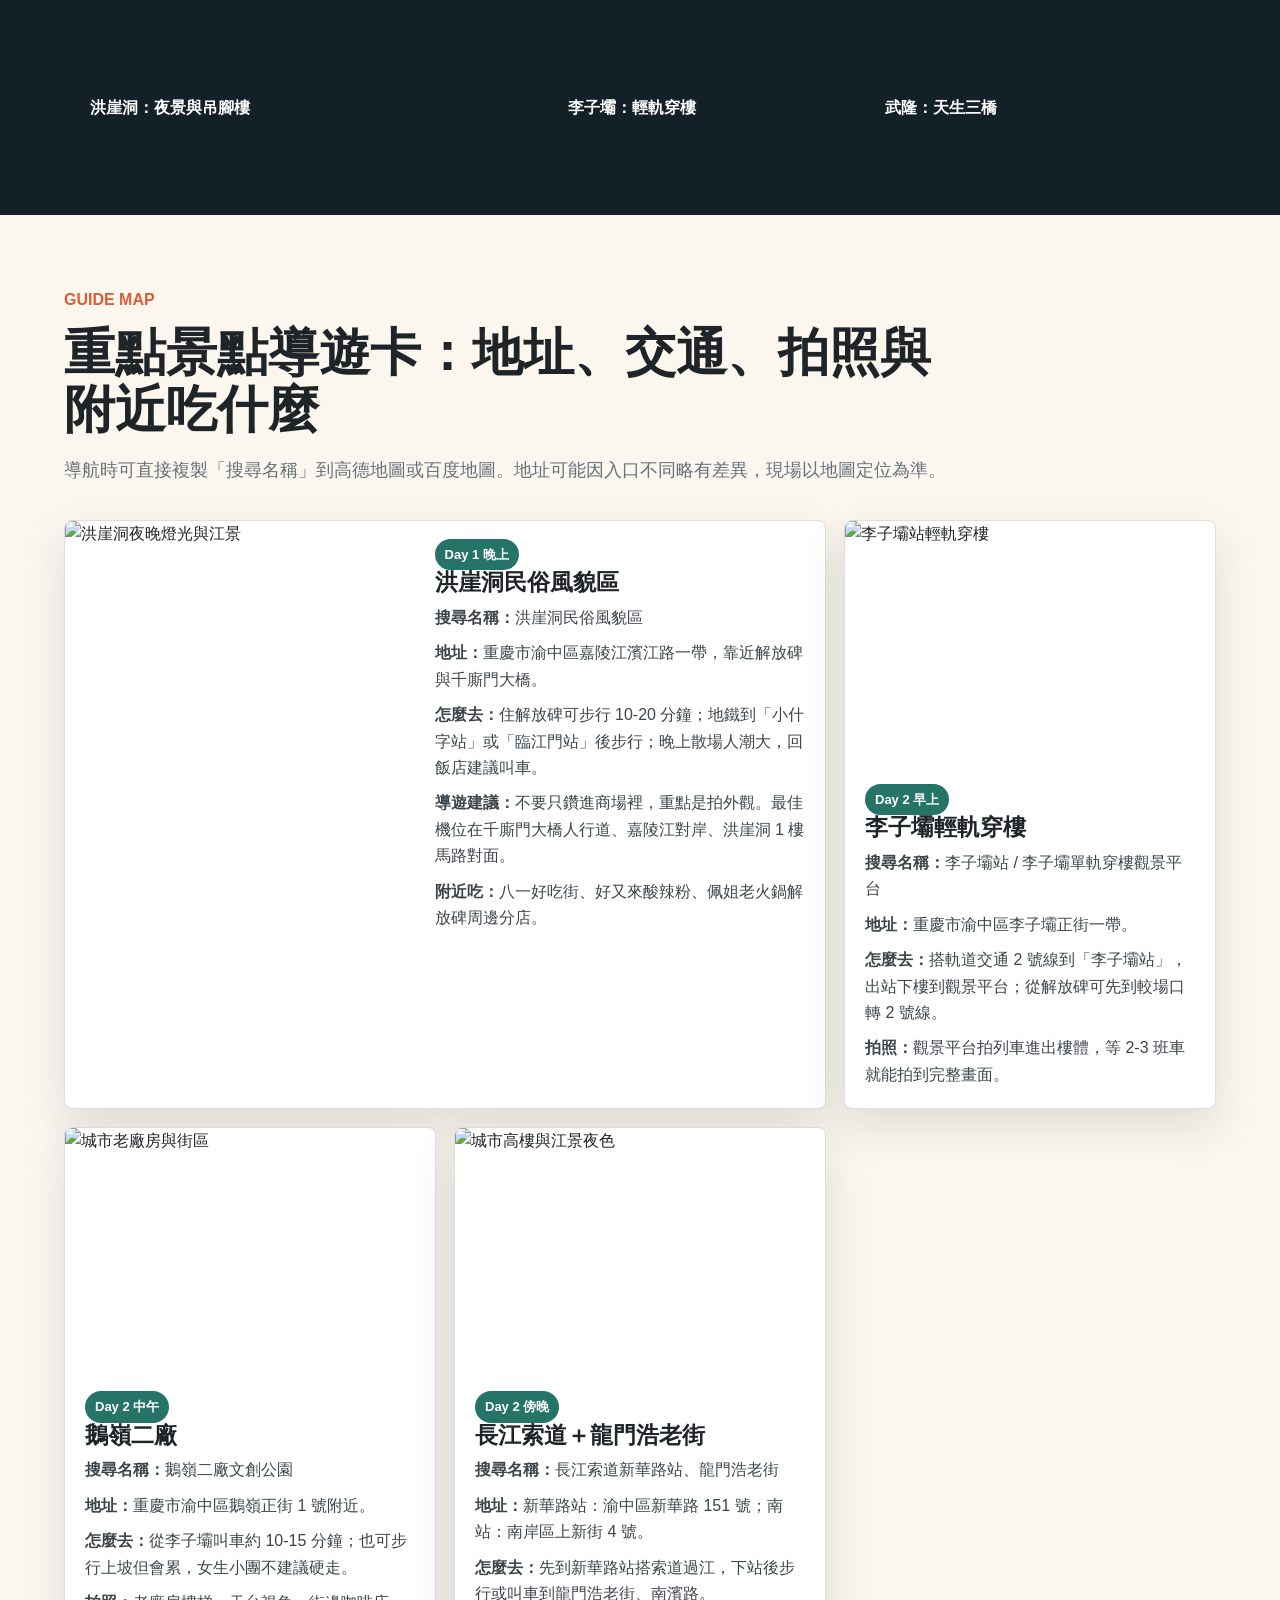
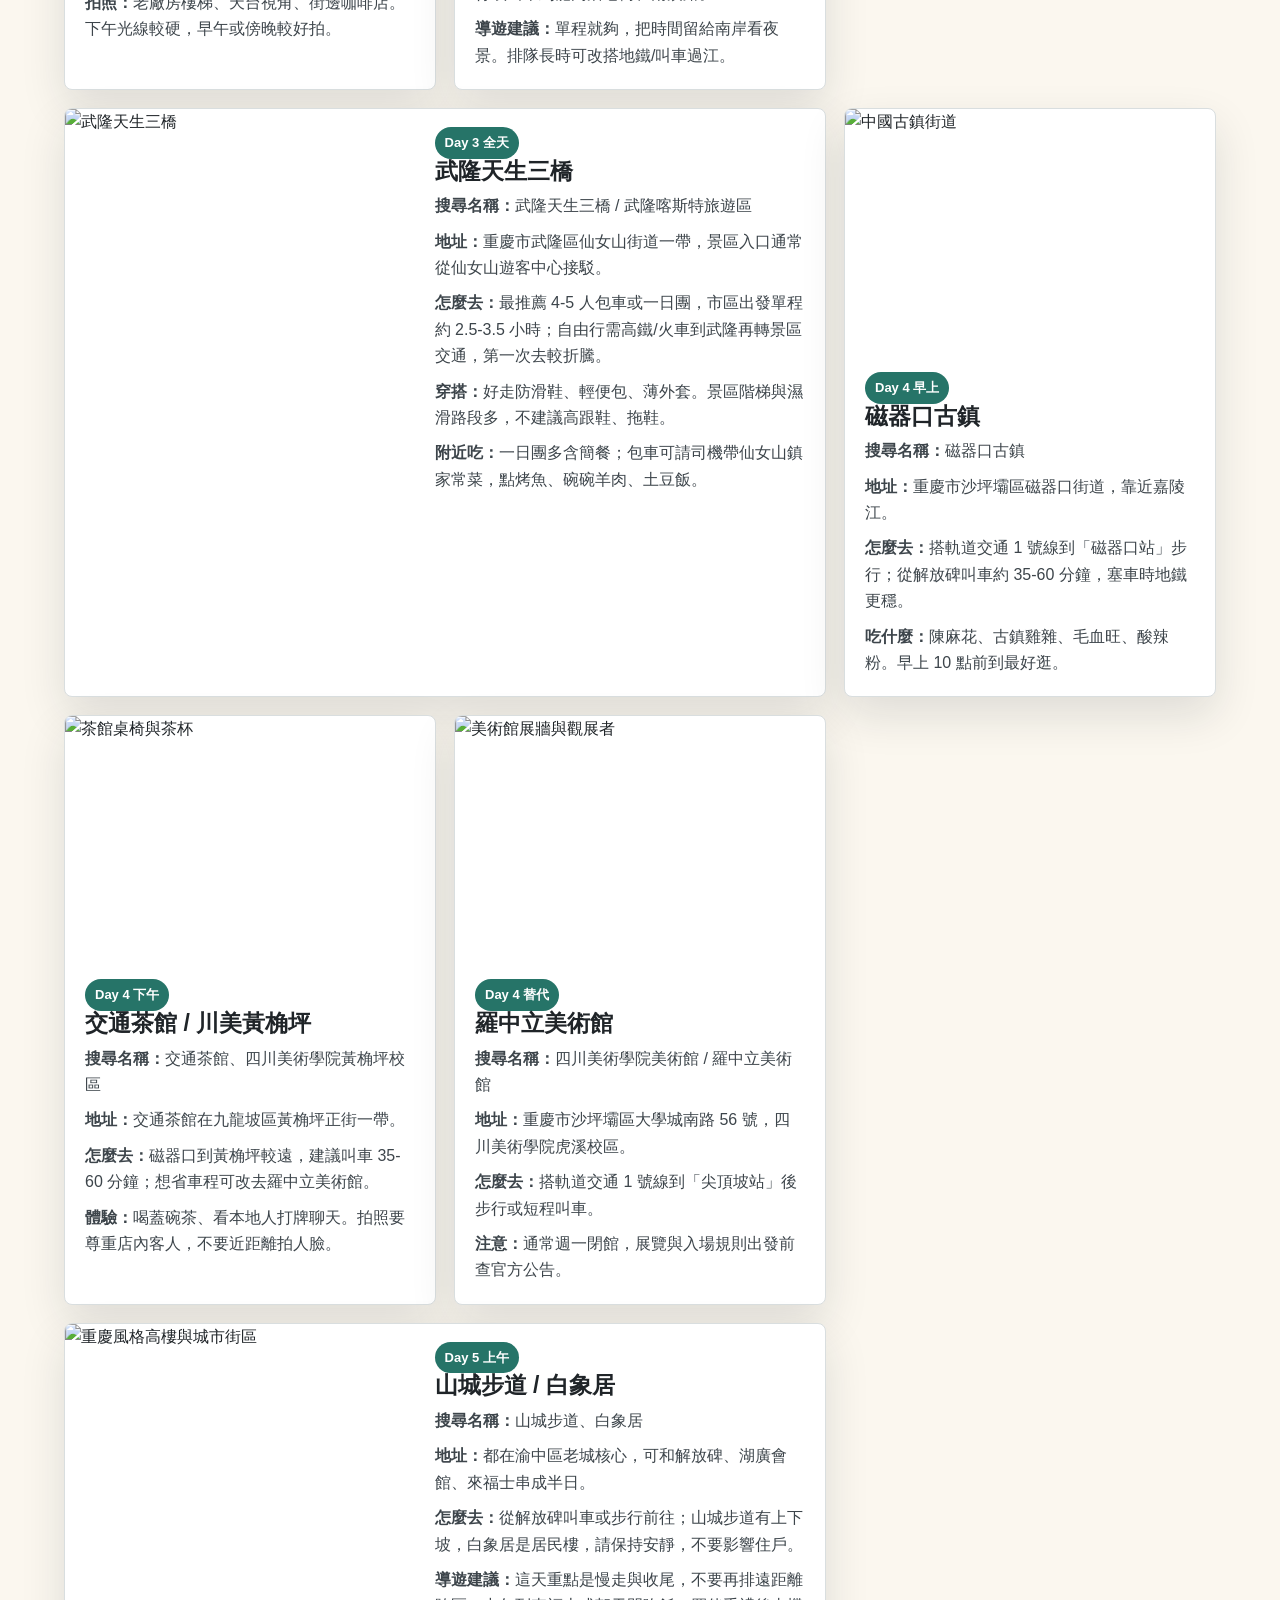
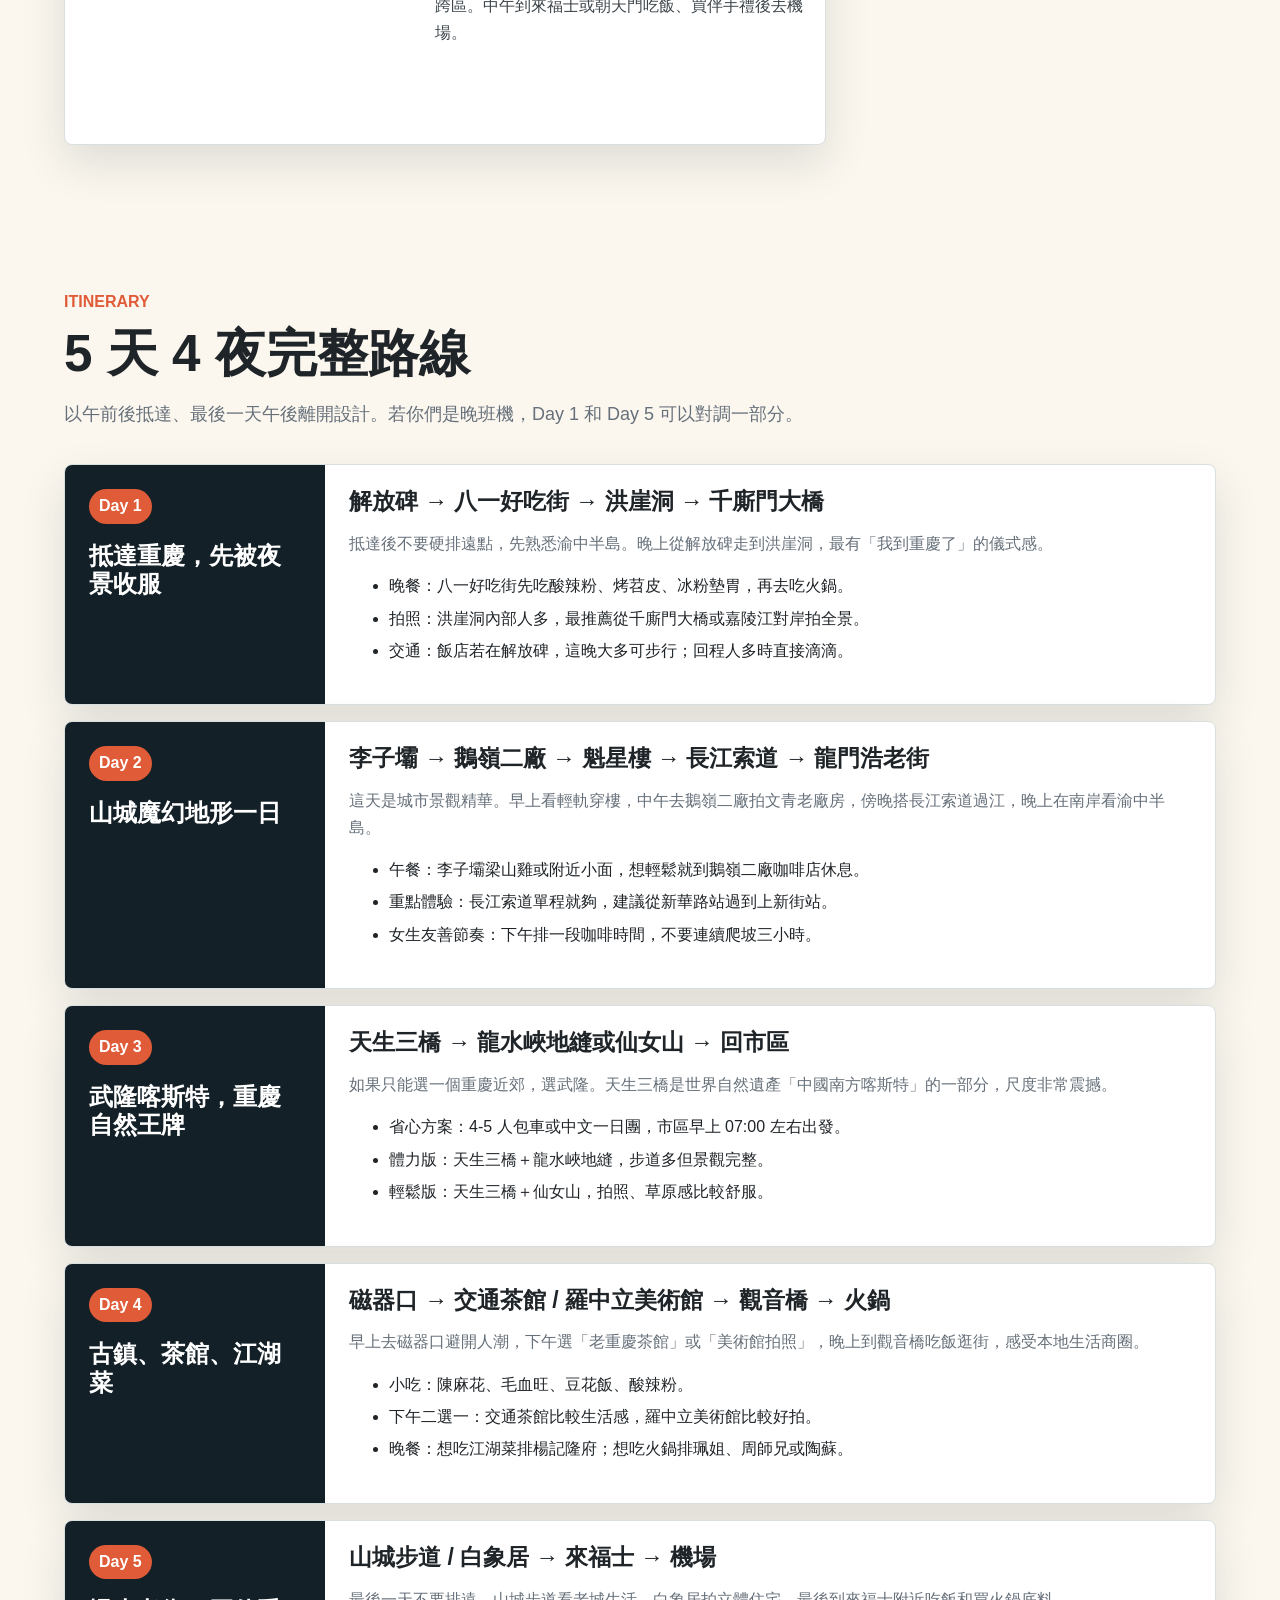
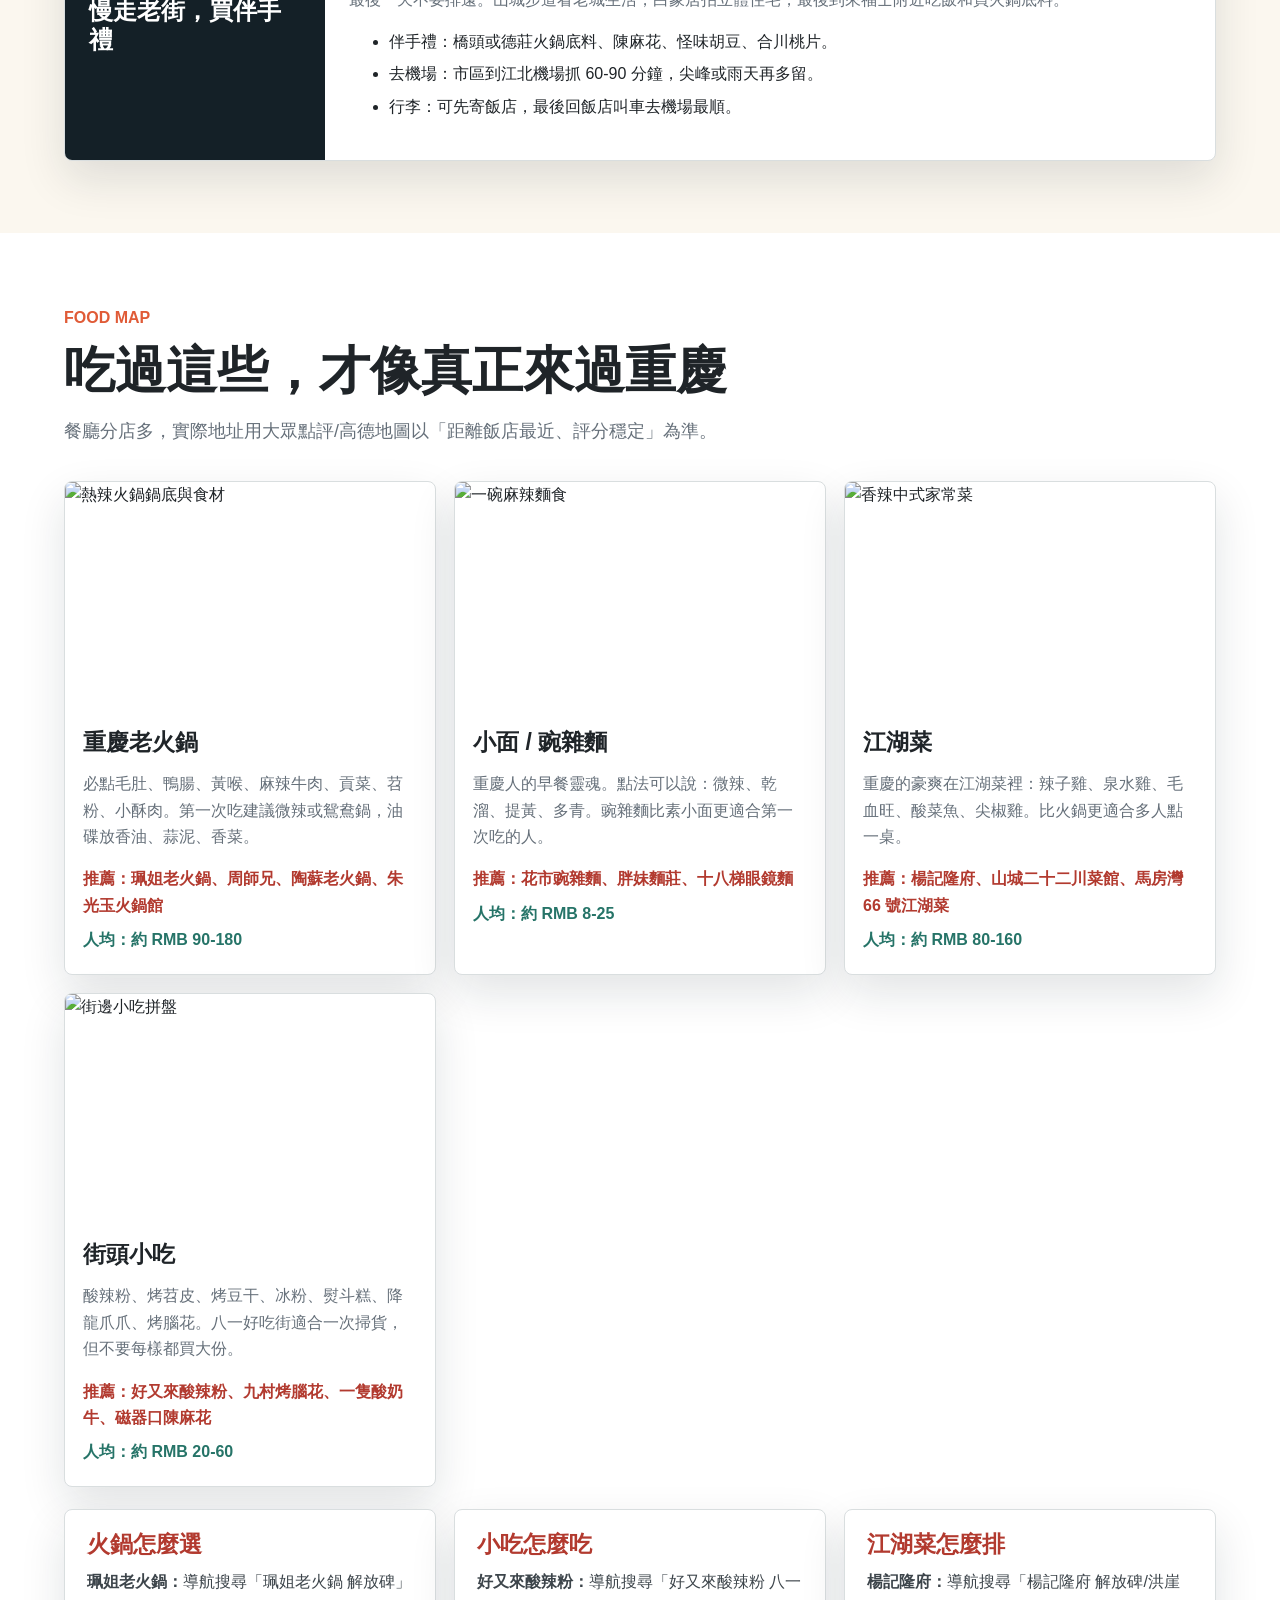
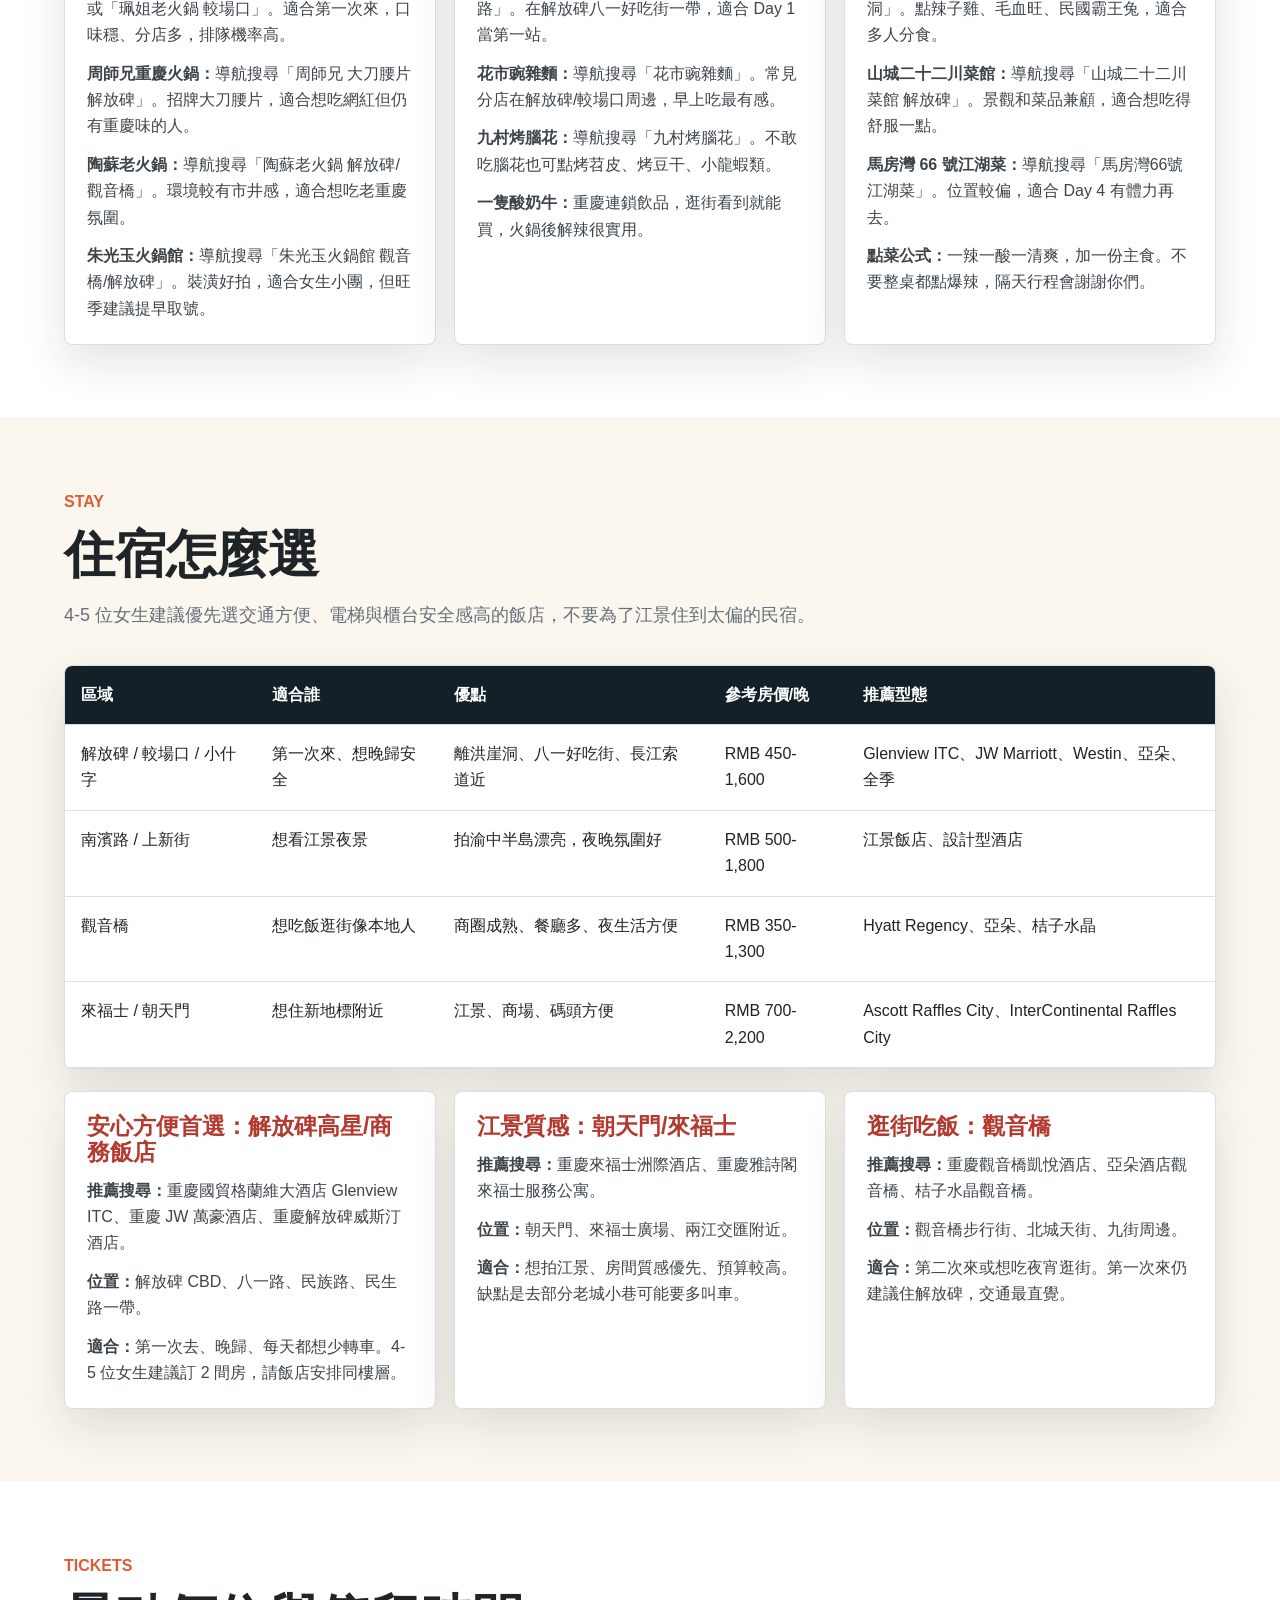
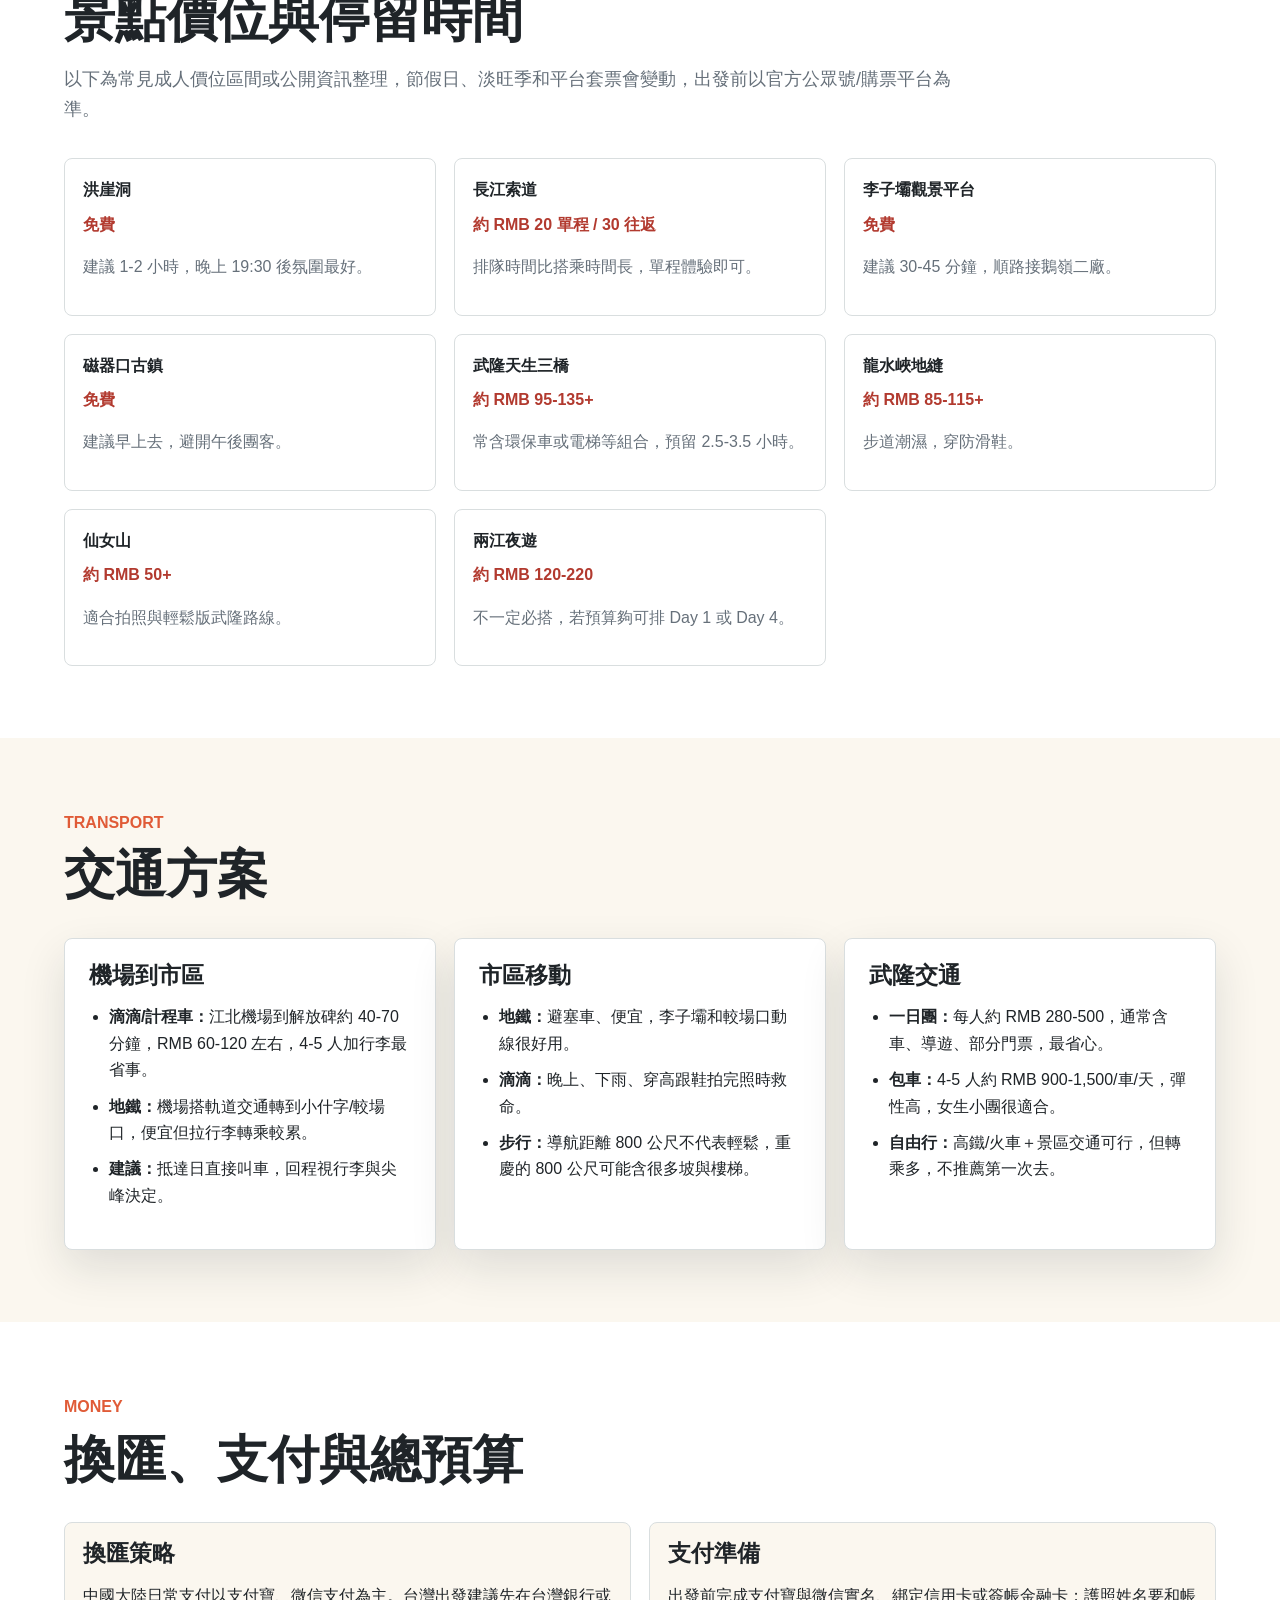
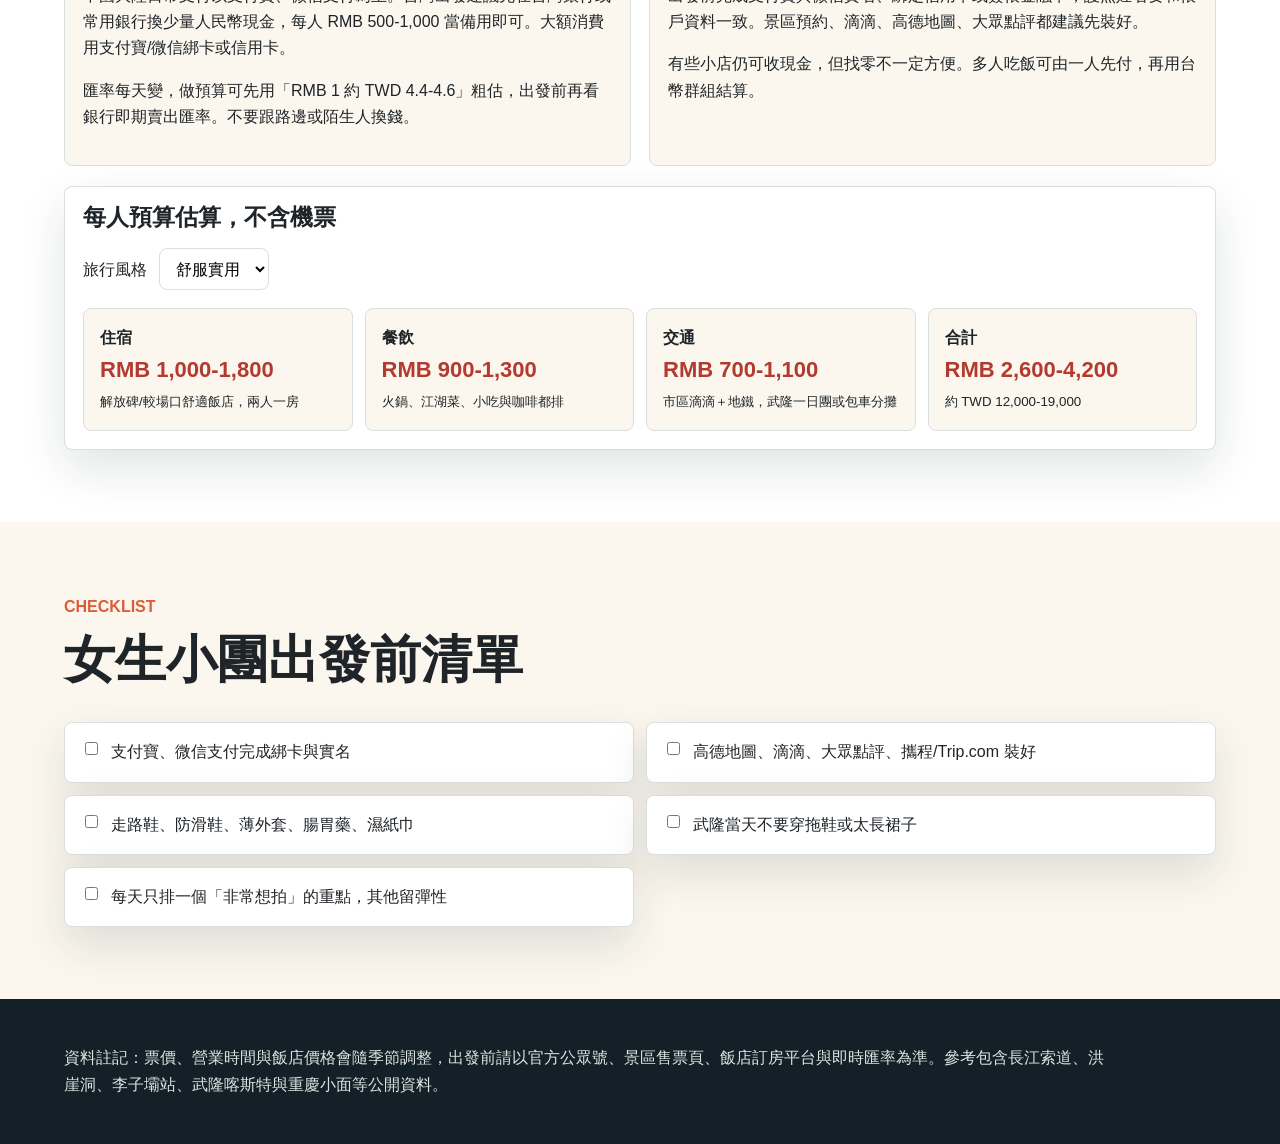
==== commit 53296842: "Add files via upload" ====
--- a/index.html
+++ b/index.html
@@ -1,51 +1,1173 @@
 <!doctype html>
 <html lang="zh-Hant">
-<head>
-  <meta charset="utf-8">
-  <meta name="viewport" content="width=device-width, initial-scale=1">
-  <title>APE世足戰情室｜最新盤口版</title>
-  <style>
-    :root{--bg:#05020d;--panel:rgba(24,7,42,.9);--line:rgba(255,55,211,.38);--cyan:#46f0ff;--pink:#ff38cf;--lime:#c8ff4d;--gold:#ffd166;--red:#ff5d8f;--green:#43ffad;--text:#fff7ff;--muted:#cdb9dd;--shadow:0 0 34px rgba(255,56,207,.25),0 0 70px rgba(70,240,255,.12);font-family:Inter,"Noto Sans TC","PingFang TC","Microsoft JhengHei",system-ui,sans-serif;color-scheme:dark}
-    *{box-sizing:border-box}html{scroll-behavior:smooth}body{margin:0;color:var(--text);background:radial-gradient(circle at 16% 9%,rgba(255,56,207,.34),transparent 30%),radial-gradient(circle at 86% 12%,rgba(70,240,255,.22),transparent 29%),linear-gradient(135deg,#05020d,#170527 48%,#070617);min-height:100vh}body:before{content:"";position:fixed;inset:0;z-index:-1;background:linear-gradient(rgba(255,255,255,.035) 1px,transparent 1px),linear-gradient(90deg,rgba(255,255,255,.035) 1px,transparent 1px);background-size:34px 34px;mask-image:linear-gradient(to bottom,#000,transparent 92%)}
-    .wrap{width:min(1580px,calc(100% - 32px));margin:0 auto}.topbar{position:sticky;top:0;z-index:20;background:rgba(5,2,13,.8);backdrop-filter:blur(22px);border-bottom:1px solid var(--line)}.nav{min-height:82px;display:flex;align-items:center;justify-content:space-between;gap:18px}.brand{display:flex;align-items:center;gap:16px}.logo{width:58px;height:58px;display:grid;place-items:center;border:1px solid var(--pink);background:linear-gradient(135deg,rgba(255,56,207,.32),rgba(70,240,255,.14));box-shadow:var(--shadow);font-size:22px;font-weight:1000}.brand h1{margin:0;font-size:22px}.brand p{margin:5px 0 0;color:var(--muted);font-size:13px;font-weight:750}.tabs{display:flex;gap:10px;flex-wrap:wrap;justify-content:flex-end}.tab,.filter,.action,.mode-btn{border:1px solid rgba(255,56,207,.48);background:rgba(21,5,36,.78);color:var(--text);min-height:46px;padding:12px 15px;cursor:pointer;font-weight:900}.tab.active,.tab:hover,.filter.active,.filter:hover,.mode-btn.active{border-color:var(--cyan);box-shadow:0 0 24px rgba(70,240,255,.22),inset 0 0 18px rgba(255,56,207,.18)}.action{border:0;color:#05020d;background:linear-gradient(135deg,var(--lime),var(--cyan))}
-    .hero{min-height:680px;position:relative;display:grid;align-items:center;padding:84px 0 56px;border-bottom:1px solid rgba(70,240,255,.22);overflow:hidden}.hero:before{content:"";position:absolute;inset:0;z-index:-1;background:linear-gradient(90deg,rgba(5,2,13,.96),rgba(13,4,30,.62),rgba(5,2,13,.5)),url("https://images.unsplash.com/photo-1522778119026-d647f0596c20?auto=format&fit=crop&w=2200&q=80") center/cover;filter:saturate(1.35) contrast(1.12)}.hero-grid{display:grid;grid-template-columns:minmax(0,1.12fr) minmax(340px,.72fr);gap:34px;align-items:end}.kicker{color:var(--cyan);font-weight:1000;font-size:18px}.hero h2{margin:18px 0;font-size:clamp(56px,8vw,130px);line-height:.9;text-shadow:0 0 30px rgba(255,56,207,.36)}.hero-lead{max-width:980px;font-size:clamp(20px,2vw,30px);line-height:1.55;font-weight:760}.hero-cards{display:grid;grid-template-columns:repeat(3,1fr);margin-top:34px;border:1px solid var(--line);background:rgba(8,4,22,.76);box-shadow:var(--shadow)}.hero-card{padding:22px;border-right:1px solid var(--line)}.hero-card:last-child{border-right:0}.hero-card small{color:var(--muted);font-weight:950}.hero-card strong{display:block;margin-top:10px;font-size:clamp(21px,2vw,30px);line-height:1.2}
-    section{padding:58px 0}.section-head{display:flex;justify-content:space-between;gap:18px;align-items:end;margin-bottom:24px}.section-head h2{margin:0;font-size:clamp(34px,4vw,60px);line-height:1}.section-head p{margin:10px 0 0;color:var(--muted);max-width:860px;font-weight:720}.panel,.match,.command,.share-card{background:linear-gradient(180deg,rgba(55,14,82,.82),rgba(14,5,30,.92));border:1px solid var(--line);box-shadow:var(--shadow);padding:22px;position:relative;overflow:hidden}.panel:before,.match:before,.command:before{content:"";position:absolute;inset:0 0 auto;height:3px;background:linear-gradient(90deg,var(--pink),var(--cyan),var(--lime))}.panel h3,.command h3{margin:0 0 16px;font-size:24px}.grid{display:grid;gap:20px}.dashboard,.three{grid-template-columns:repeat(3,minmax(0,1fr))}.two,.toolbox-grid{grid-template-columns:repeat(2,minmax(0,1fr))}.daily-three{display:grid;grid-template-columns:1.15fr .92fr .92fr;gap:18px;margin-top:20px}.matches{display:grid;grid-template-columns:repeat(2,minmax(0,1fr));gap:22px}.rank-list,.metric-row,.track-table,.signal-list{display:grid;gap:12px}.row-card,.metric,.track-row,.signal{display:grid;grid-template-columns:auto 1fr auto;gap:12px;align-items:center;padding:13px;border:1px solid rgba(255,255,255,.1);background:rgba(255,255,255,.045);font-weight:850}.flag{font-size:30px}.muted,.row-card p,.signal span{color:var(--muted)}.row-card p{margin:4px 0 0;line-height:1.5}.badge,.pill{display:inline-grid;place-items:center;min-height:32px;padding:6px 10px;color:#05020d;background:linear-gradient(135deg,var(--pink),var(--cyan));font-weight:1000;white-space:nowrap}.pill.green{background:var(--green)}.pill.gold{background:var(--gold)}.pill.pink{background:var(--pink);color:white}.pill.dark{color:var(--text);background:rgba(255,255,255,.09);border:1px solid rgba(255,255,255,.14)}
-    .alert{margin:-18px auto 34px;position:relative;z-index:5;display:grid;grid-template-columns:160px 1fr;border:1px solid rgba(70,240,255,.35);background:rgba(7,3,20,.92);box-shadow:var(--shadow)}.alert b{display:grid;place-items:center;color:#05020d;background:linear-gradient(135deg,var(--pink),var(--cyan));font-size:22px;padding:18px}.alert div{padding:18px 22px;display:flex;gap:20px;flex-wrap:wrap;font-weight:850;line-height:1.45}.three-pick{min-height:320px;padding:22px;border:1px solid rgba(255,56,207,.42);background:linear-gradient(150deg,rgba(255,56,207,.22),rgba(70,240,255,.08),rgba(200,255,77,.06)),rgba(18,5,34,.9);box-shadow:var(--shadow)}.three-pick.main{border-color:rgba(200,255,77,.68)}.three-head{display:flex;justify-content:space-between;align-items:center;gap:12px;margin-bottom:16px}.three-head span:first-child{color:var(--cyan);font-weight:1000}.three-pick h3{margin:0 0 10px;font-size:clamp(28px,3vw,44px);line-height:1.05}.three-pick p{color:var(--muted);line-height:1.62;font-weight:740}.three-details,.pick-grid,.prob,.status-strip,.form-grid{display:grid;grid-template-columns:repeat(2,1fr);gap:10px}.prob,.status-strip{grid-template-columns:repeat(3,1fr)}.three-detail,.pick,.prob div,.status-box,.model-box,.result-box{padding:12px;border:1px solid rgba(255,255,255,.1);background:rgba(255,255,255,.045);min-height:74px}.three-detail small,.pick small,.prob small{display:block;color:var(--muted);margin-bottom:7px;font-weight:950}.match{min-height:620px}.match-top{display:flex;justify-content:space-between;gap:12px;color:var(--muted);font-weight:900}.status-strip{margin-top:14px}.status-box{display:flex;align-items:center;gap:9px;color:var(--muted);font-size:13px;font-weight:900}.dot{width:12px;height:12px;border-radius:999px;flex:0 0 auto;background:currentColor;box-shadow:0 0 16px currentColor}.green{color:var(--green)}.yellow{color:var(--gold)}.red{color:var(--red)}.teams{display:grid;grid-template-columns:1fr 64px 1fr;align-items:center;gap:12px;margin:24px 0 18px}.team.right{text-align:right}.team h3{margin:8px 0 4px;font-size:clamp(26px,3vw,42px);line-height:1.08}.team p{margin:0;color:var(--muted);font-weight:800}.vs{color:var(--cyan);font-size:30px;font-weight:1000;text-align:center}.power{display:grid;grid-template-columns:120px 1fr 42px;gap:10px;align-items:center;margin:9px 0;font-weight:900}.track,.heat-meter{height:12px;background:rgba(255,255,255,.12);overflow:hidden}.fill,.heat-fill{height:100%;background:linear-gradient(90deg,var(--pink),var(--cyan),var(--gold))}.condition-list{display:grid;gap:8px;margin-top:14px}.condition{padding:11px 12px;border-left:3px solid var(--cyan);background:rgba(70,240,255,.06);font-weight:760;line-height:1.45}.analysis{margin-top:16px;color:#f2e7ff;line-height:1.72;font-weight:720}
-    input,select,textarea{width:100%;border:1px solid rgba(70,240,255,.28);background:rgba(255,255,255,.055);color:var(--text);min-height:46px;padding:12px 13px;font:inherit;font-weight:800;outline:none}label{display:grid;gap:7px;color:var(--muted);font-size:13px;font-weight:900}.mode-switch{display:grid;grid-template-columns:repeat(3,1fr);gap:10px;margin-bottom:14px}.share-card{min-height:520px;display:grid;align-content:space-between;border-color:rgba(200,255,77,.5);background:linear-gradient(135deg,rgba(255,56,207,.28),rgba(70,240,255,.12),rgba(200,255,77,.1)),rgba(8,4,22,.92)}.share-card h3{font-size:36px;line-height:1;margin:0}.share-picks{display:grid;gap:12px;margin:22px 0}.share-pick{display:grid;grid-template-columns:72px 1fr;gap:12px;padding:13px;border:1px solid rgba(255,255,255,.14);background:rgba(5,2,13,.45);font-weight:900}.standings,.brand-wall{display:grid;grid-template-columns:repeat(3,minmax(0,1fr));gap:18px}.brand-wall{grid-template-columns:repeat(4,minmax(0,1fr))}.wall-card{min-height:150px;padding:18px;border:1px solid rgba(70,240,255,.22);background:linear-gradient(145deg,rgba(255,56,207,.14),rgba(70,240,255,.07)),rgba(255,255,255,.04)}.wall-card strong{display:block;font-size:38px;color:var(--cyan);margin:10px 0}.error-grid{display:grid;grid-template-columns:repeat(3,minmax(0,1fr));gap:12px}.error-card{display:grid;gap:8px;padding:14px;border:1px solid rgba(255,255,255,.1);background:rgba(255,255,255,.045);font-weight:850}.error-card input{width:18px;height:18px;min-height:18px;accent-color:#46f0ff}table{width:100%;border-collapse:collapse;font-weight:800}th,td{padding:10px 8px;border-bottom:1px solid rgba(255,255,255,.09);text-align:left}th{color:var(--muted);font-size:12px}td:last-child,th:last-child{text-align:right}.status{color:var(--cyan);font-weight:1000}.disclaimer{margin-top:40px;padding:22px;border:1px solid rgba(255,93,143,.45);background:rgba(255,93,143,.08);line-height:1.7;font-weight:760}footer{color:var(--muted);border-top:1px solid rgba(255,255,255,.08);padding:28px 0 44px;line-height:1.7}
-    @media(max-width:1100px){.nav,.section-head{align-items:flex-start;flex-direction:column}.hero-grid,.dashboard,.daily-three,.two,.three,.matches,.standings,.brand-wall,.toolbox-grid,.error-grid{grid-template-columns:1fr}.hero-cards{grid-template-columns:1fr}.hero-card{border-right:0;border-bottom:1px solid var(--line)}}@media(max-width:640px){.wrap{width:min(100% - 20px,1580px)}.tabs{width:100%;display:grid;grid-template-columns:repeat(2,1fr)}.alert,.teams,.three-details,.pick-grid,.prob,.status-strip,.form-grid,.mode-switch{grid-template-columns:1fr}.team.right,.vs{text-align:left}.hero h2{font-size:56px}.track-row,.signal,.row-card,.metric{grid-template-columns:1fr}}
-  </style>
-</head>
-<body>
-  <header class="topbar"><div class="wrap nav"><div class="brand"><div class="logo">APE</div><div><h1>APE世足戰情室</h1><p>台灣盤口・先發傷停・盤口工具・品牌平台</p></div></div><nav class="tabs"><button class="tab active" data-target="overview">戰情總覽</button><button class="tab" data-target="toolbox">APE工具台</button><button class="tab" data-target="matches">今日對戰</button><button class="tab" data-target="platform">品牌平台</button><button class="tab" data-target="standings">小組積分</button><button class="tab" data-target="review">復盤追蹤</button></nav></div></header>
-  <main>
-    <section class="hero" id="overview"><div class="wrap hero-grid"><div><div class="kicker">台灣時間 2026-06-28｜FIFA 6/27 賽事日最後盤口版</div><h2>APE世足<br>戰情室</h2><p class="hero-lead">今日 J / K / L 三組最後一輪共六場。最新盤口重點：英格蘭不追深讓，改勝且小；葡萄牙改隊進球；克羅埃西亞對迦納改成和局/小球價值；阿根廷深讓仍避雷。</p><div class="hero-cards"><div class="hero-card"><small>今日主推</small><strong>英格蘭勝且小3.5</strong></div><div class="hero-card"><small>副推</small><strong>葡萄牙隊進球大1.5</strong></div><div class="hero-card"><small>避雷盤</small><strong>阿根廷讓2/2.5追高</strong></div></div></div><aside class="command"><h3>今日雷達</h3><div class="signal-list"><div class="signal"><span class="flag">🇬🇧</span><div><b>英格蘭勝且小</b><span>勝面高，但深讓不漂亮</span></div><span class="badge">A</span></div><div class="signal"><span class="flag">🇵🇹</span><div><b>葡萄牙隊進球</b><span>比全場大更精準</span></div><span class="badge">A-</span></div><div class="signal"><span class="flag">🇭🇷</span><div><b>克羅埃西亞和局/小</b><span>勝負盤降級，節奏偏緊</span></div><span class="badge">B+</span></div><div class="signal"><span class="flag">🇦🇷</span><div><b>阿根廷深讓避雷</b><span>勝面高但不追大勝</span></div><span class="badge">避</span></div></div></aside></div></section>
-    <div class="wrap alert"><b>APE Alert</b><div><span>國外方向偏英格蘭控場零封、葡萄牙進球、克羅埃西亞與迦納低比分拉鋸、阿根廷勝出但防深讓。</span><span>台灣盤口建議：英格蘭讓2以上、阿根廷讓2/2.5以上都不追；克羅埃西亞升讓改小球或和局。</span><span>本頁僅個人分析參考，不保證結果，請勿重注或追輸。</span></div></div>
-    <section><div class="wrap"><div class="section-head"><div><h2>今日總覽儀表板</h2><p>依最新盤口把推薦重新排序。重點不是誰最強，而是哪個盤還有價值。</p></div></div><div class="grid dashboard"><article class="panel"><h3>快速懶人包</h3><div class="metric-row"><div class="metric"><span>主推</span><strong>英格蘭勝且小3.5</strong></div><div class="metric"><span>副推</span><strong>葡萄牙隊進球大1.5</strong></div><div class="metric"><span>價值</span><strong>克羅埃西亞 vs 迦納 和局/小2.5</strong></div><div class="metric"><span>避開</span><strong>阿根廷讓2/2.5以上</strong></div></div></article><article class="panel"><h3>盤口變動重點</h3><div class="rank-list"><div class="row-card"><span class="pill pink">熱</span><div><b>阿根廷深讓</b><p>熱門隊最容易被追高，勝面高不等於讓分有價值。</p></div><span>避</span></div><div class="row-card"><span class="pill gold">降</span><div><b>英格蘭深讓降級</b><p>改勝出+小分，不硬追兩球以上。</p></div><span>A</span></div><div class="row-card"><span class="pill">轉</span><div><b>克羅埃西亞勝負降級</b><p>若升讓0.5/1，改看和局或小2.5。</p></div><span>B+</span></div></div></article><article class="panel"><h3>臨場提醒</h3><div class="rank-list"><div class="row-card"><span class="pill">1</span><div><b>先發確認</b><p>英格蘭或阿根廷大幅輪休，深讓盤直接取消。</p></div><span>60m</span></div><div class="row-card"><span class="pill green">2</span><div><b>葡萄牙前場</b><p>主力齊，隊進球大1.5保留。</p></div><span>45m</span></div><div class="row-card"><span class="pill gold">3</span><div><b>克羅埃西亞中場</b><p>若偏保守先發，小球權重提高。</p></div><span>45m</span></div></div></article></div>
-      <div class="daily-three"><article class="three-pick main"><div class="three-head"><span>APE 今日三單｜主推</span><span class="badge">A</span></div><h3>🇵🇦 巴拿馬 vs 🇬🇧 英格蘭</h3><p>推薦：英格蘭勝且小3.5。英格蘭需要守第一，但已晉級不必刷大比分；巴拿馬進攻低迷，零封與小分路線較順。</p><div class="three-details"><div class="three-detail"><small>信心</small><b>84 / 100</b></div><div class="three-detail"><small>可接受</small><b>英格蘭勝、小3.5</b></div><div class="three-detail"><small>不可追</small><b>英格蘭讓2以上</b></div><div class="three-detail"><small>比分</small><b>0-2 / 0-3</b></div></div></article><article class="three-pick"><div class="three-head"><span>進攻單</span><span class="badge">A-</span></div><h3>🇨🇴 哥倫比亞 vs 🇵🇹 葡萄牙</h3><p>推薦：葡萄牙隊進球大1.5。哥倫比亞未必會開放互攻，全場大不如抓葡萄牙主動進球。</p><div class="three-details"><div class="three-detail"><small>信心</small><b>80 / 100</b></div><div class="three-detail"><small>可接受</small><b>葡萄牙大1.5</b></div><div class="three-detail"><small>不可追</small><b>葡萄牙讓0.5/1以上</b></div><div class="three-detail"><small>比分</small><b>1-2 / 1-3</b></div></div></article><article class="three-pick"><div class="three-head"><span>價值單</span><span class="badge">B+</span></div><h3>🇭🇷 克羅埃西亞 vs 🇬🇭 迦納</h3><p>推薦：和局 / 小2.5。克羅埃西亞勝負盤升溫後價值下降，第三輪更可能變成控節奏、低比分、互相防失誤。</p><div class="three-details"><div class="three-detail"><small>信心</small><b>74 / 100</b></div><div class="three-detail"><small>可接受</small><b>和局、小2.5</b></div><div class="three-detail"><small>不可追</small><b>克羅埃西亞讓0.5/1</b></div><div class="three-detail"><small>比分</small><b>1-1 / 1-0</b></div></div></article></div>
-    </div></section>
-    <section id="toolbox"><div class="wrap"><div class="section-head"><div><h2>APE工具台</h2><p>輸入你看到的台灣盤，快速判斷可進、降注或避開。</p></div></div><div class="toolbox-grid"><article class="panel"><h3>盤口輸入器</h3><div class="form-grid"><label>賽事<select id="lineMatch"><option value="england">巴拿馬 vs 英格蘭</option><option value="portugal">哥倫比亞 vs 葡萄牙</option><option value="croatia">克羅埃西亞 vs 迦納</option><option value="argentina">約旦 vs 阿根廷</option><option value="austria">阿爾及利亞 vs 奧地利</option><option value="congo">剛果民主共和國 vs 烏茲別克</option></select></label><label>讓分盤<input id="handicapInput" value="英格蘭讓1/1.5"></label><label>大小/隊進球<input id="totalInput" value="小3.5"></label><label>盤口狀態<select id="marketHeat"><option value="normal">正常盤</option><option value="hot">熱門追高</option><option value="drop">降盤回落</option></select></label></div><button class="action" id="judgeLine" type="button" style="margin-top:14px">判斷盤口</button><div class="result-box" id="lineResult">輸入盤口後會顯示判斷。</div></article><article class="panel"><h3>玩家模式</h3><div class="mode-switch"><button class="mode-btn active" data-mode="safe" type="button">保守</button><button class="mode-btn" data-mode="steady" type="button">穩健</button><button class="mode-btn" data-mode="sharp" type="button">激進</button></div><div class="result-box" id="modeResult"><b>保守模式</b><br>英格蘭勝且小3.5、克羅埃西亞/迦納小2.5。避開阿根廷深讓。</div></article></div></div></section>
-    <section id="matches"><div class="wrap"><div class="section-head"><div><h2>今日六場對戰分析</h2><p>全部轉成台灣盤可讀格式，並保留臨場改單條件。</p></div><div class="tabs"><button class="filter active" data-filter="all">全部</button><button class="filter" data-filter="A">A級</button><button class="filter" data-filter="total">大小</button><button class="filter" data-filter="avoid">避雷</button></div></div><div class="matches" id="matchList"></div></div></section>
-    <section id="platform"><div class="wrap"><div class="section-head"><div><h2>APE品牌平台</h2><p>命中率牆、朋友熱門盤、盤口歷史與賽後報告。</p></div></div><div class="brand-wall"><article class="wall-card"><span>近7日主推</span><strong>5中3</strong><span>只統計主推，不灌水。</span></article><article class="wall-card"><span>避雷成功</span><strong>4次</strong><span>深讓追高是最大來源。</span></article><article class="wall-card"><span>今日更新</span><strong>6場</strong><span>最新盤口重估。</span></article><article class="wall-card"><span>核心策略</span><strong>降深讓</strong><span>熱門強隊改勝出/小分/隊進球。</span></article></div><div class="grid two" style="margin-top:20px"><article class="panel"><h3>朋友最愛看排行榜</h3><div class="rank-list"><div class="row-card"><span class="pill pink">熱1</span><div><b>阿根廷深讓</b><p>最多人問，也是最大避雷。</p></div><span>避</span></div><div class="row-card"><span class="pill green">熱2</span><div><b>英格蘭勝</b><p>勝且小比深讓乾淨。</p></div><span>A</span></div><div class="row-card"><span class="pill">熱3</span><div><b>葡萄牙隊進球</b><p>比全場大更精準。</p></div><span>A-</span></div><div class="row-card"><span class="pill gold">熱4</span><div><b>克羅埃西亞 vs 迦納</b><p>勝負盤轉硬，改看和局/小分。</p></div><span>B+</span></div></div></article><article class="panel"><h3>賽後報告</h3><select id="reportMain"><option>待更新</option><option>命中</option><option>未命中</option><option>走水</option></select><textarea id="reportNote" placeholder="賽後補充一句話" style="margin-top:14px"></textarea><button class="action" id="buildDailyReport" type="button" style="margin-top:14px">產生報告</button><div class="result-box" id="dailyReport">賽後按一下產生報告。</div></article></div></div></section>
-    <section id="standings"><div class="wrap"><div class="section-head"><div><h2>今日小組積分雷達</h2><p>J/K/L 三組最後一輪。</p></div></div><div class="standings" id="standingList"></div></div></section>
-    <section id="review"><div class="wrap"><div class="section-head"><div><h2>復盤追蹤區</h2><p>賽後分類錯因，讓模型每天修正。</p></div></div><div class="error-grid"><label class="error-card"><input type="checkbox" value="盤口追高"><b>盤口追高</b><span>方向對，但進場盤沒價值。</span></label><label class="error-card"><input type="checkbox" value="先發誤判"><b>先發誤判</b><span>核心輪休或臨場傷缺。</span></label><label class="error-card"><input type="checkbox" value="節奏誤判"><b>節奏誤判</b><span>大小球節奏判斷錯。</span></label></div><textarea id="reviewNote" placeholder="賽後補充" style="margin-top:14px"></textarea><button class="action" id="buildReview" type="button" style="margin-top:14px">產生復盤文字</button><div class="result-box" id="reviewResult">勾選錯因後產生復盤文字。</div><div class="disclaimer"><b>提醒：</b>本網站內容只是個人賽前分析與資料整理，不是穩贏訊號，也不保證命中。請量力而為，不建議重注、借貸下注、追輸。</div></div></section>
-  </main>
-  <footer><div class="wrap">資料更新：台灣時間 2026-06-28 最後盤口版。參考國內外盤口方向、公開賽程與賽前資訊，實際盤口請以你看到的平台為準。</div></footer>
-  <script>
-    const matches=[
-      {group:"Group L",time:"台灣時間 6/28 05:00",kickoff:"2026-06-28T05:00:00+08:00",grade:"A",tags:["all","A","total"],lineup:"英格蘭防線有傷停，仍爭第一",light:"green",stake:"1單位",home:{flag:"🇵🇦",name:"巴拿馬",note:"已淘汰，進攻低迷",power:52},away:{flag:"🇬🇧",name:"英格蘭",note:"已晉級，仍爭第一",power:88},probs:["巴拿馬勝 8%","和局 18%","英格蘭勝 74%"],handicap:"英格蘭讓1/1.5可接受，讓2以上不追",total:"小3.5 / 小3/3.5",score:"0-2 / 0-3",asia:"英格蘭勝且小3.5",trigger:["英格蘭讓2以上放棄讓分","若前場輪休，保留小分","巴拿馬五後衛，小分更佳"],text:"英格蘭勝面高，但最新盤口不適合硬追深讓。勝且小3.5是更乾淨主推。"},
-      {group:"Group L",time:"台灣時間 6/28 05:00",kickoff:"2026-06-28T05:00:00+08:00",grade:"B+",tags:["all","total"],lineup:"克羅埃西亞經驗盤，迦納必須搶分",light:"yellow",stake:"0.5單位",home:{flag:"🇭🇷",name:"克羅埃西亞",note:"控節奏與經驗",power:75},away:{flag:"🇬🇭",name:"迦納",note:"速度與衝擊",power:69},probs:["克羅埃西亞勝 36%","和局 34%","迦納勝 30%"],handicap:"克羅埃西亞讓0可小看，讓0.5/1避開",total:"小2.5 / 小2/2.5",score:"1-1 / 1-0",asia:"和局或小2.5",trigger:["讓0可小參考","升讓0.5/1改小球","迦納全攻才轉大球"],text:"克羅埃西亞勝負盤被拉熱後價值下降。第三輪兩隊都怕先失球，和局與小2.5比硬追勝負盤更符合盤口風險。"},
-      {group:"Group K",time:"台灣時間 6/28 07:30",kickoff:"2026-06-28T07:30:00+08:00",grade:"A-",tags:["all","A"],lineup:"葡萄牙前場若主力齊，隊進球保留",light:"green",stake:"0.7單位",home:{flag:"🇨🇴",name:"哥倫比亞",note:"反擊犀利",power:79},away:{flag:"🇵🇹",name:"葡萄牙",note:"爭第一，主動進攻",power:87},probs:["哥倫比亞勝 27%","和局 28%","葡萄牙勝 45%"],handicap:"葡萄牙讓0/0.5可看，0.5/1不追",total:"葡萄牙隊進球大1.5",score:"1-2 / 1-3",asia:"葡萄牙進球 Over 1.5",trigger:["葡萄牙輪休前場降級","全場大升到3不追","隊進球比勝負更精準"],text:"最新推薦從全場大改成葡萄牙隊進球大1.5，避開勝負盤拉扯。"},
-      {group:"Group K",time:"台灣時間 6/28 07:30",kickoff:"2026-06-28T07:30:00+08:00",grade:"B",tags:["all"],lineup:"兩隊實力接近，盤不乾淨",light:"yellow",stake:"觀察",home:{flag:"🇨🇩",name:"剛果民主共和國",note:"身體對抗",power:66},away:{flag:"🇺🇿",name:"烏茲別克",note:"紀律低位",power:65},probs:["剛果勝 34%","和局 33%","烏茲別克勝 33%"],handicap:"平手盤，不重注",total:"小2/2.5",score:"1-1 / 0-1",asia:"小2.25",trigger:["任何一方讓0.5不追","先發偏守小球提高","早球後才轉大"],text:"方向最難，適合觀察或小球。"},
-      {group:"Group J",time:"台灣時間 6/28 10:00",kickoff:"2026-06-28T10:00:00+08:00",grade:"B+",tags:["all","avoid"],lineup:"阿根廷可能輪休，約旦守低位",light:"red",stake:"勝出可看，深讓不碰",home:{flag:"🇯🇴",name:"約旦",note:"低位求守",power:50},away:{flag:"🇦🇷",name:"阿根廷",note:"強弱明顯但防輪休",power:91},probs:["約旦勝 6%","和局 15%","阿根廷勝 79%"],handicap:"阿根廷讓2內可小看，2/2.5以上避開",total:"小3/3.5 或阿根廷勝",score:"0-2 / 0-3",asia:"阿根廷勝 / 不追深讓",trigger:["輪休三人以上讓分取消","上半沒早進深讓危險","適合勝出或零封"],text:"熱門深讓陷阱。阿根廷勝面高，但台灣盤若讓2/2.5以上價值被吃掉。"},
-      {group:"Group J",time:"台灣時間 6/28 10:00",kickoff:"2026-06-28T10:00:00+08:00",grade:"B",tags:["all"],lineup:"奧地利組織較穩",light:"yellow",stake:"0.25-0.5單位",home:{flag:"🇩🇿",name:"阿爾及利亞",note:"速度單點",power:70},away:{flag:"🇦🇹",name:"奧地利",note:"壓迫與組織",power:74},probs:["阿爾及利亞勝 31%","和局 30%","奧地利勝 39%"],handicap:"奧地利0或讓0/0.5可看",total:"小2.5",score:"1-1 / 1-2",asia:"奧地利 0 / 小2.5",trigger:["奧地利讓0.5/1不追","阿爾及利亞雙翼齊小球降級","平手盤可看奧地利不敗"],text:"奧地利整體性較好，但勝負不算乾淨，平手盤或不敗較合理。"}
-    ];
-    const groups=[["J",[["🇦🇷 阿根廷",6,"爭第一/防輪休"],["🇦🇹 奧地利",3,"搶晉級"],["🇩🇿 阿爾及利亞",3,"搶晉級"],["🇯🇴 約旦",0,"低位求分"]]],["K",[["🇵🇹 葡萄牙",6,"爭第一"],["🇨🇴 哥倫比亞",4,"爭排名"],["🇺🇿 烏茲別克",1,"搶第三"],["🇨🇩 剛果民主共和國",0,"必須贏"]]],["L",[["🇬🇧 英格蘭",4,"已晉級/爭第一"],["🇭🇷 克羅埃西亞",3,"搶晉級"],["🇬🇭 迦納",3,"搶晉級"],["🇵🇦 巴拿馬",0,"已淘汰"]]]];
-    function renderMatches(filter="all"){document.getElementById("matchList").innerHTML=matches.filter(m=>m.tags.includes(filter)).map(m=>`<article class="match"><div class="match-top"><span>${m.time} · ${m.group}</span><span class="badge">${m.grade}</span></div><div class="status-strip"><div class="status-box"><span class="dot ${countdownTone(m.kickoff)}"></span>${countdownText(m.kickoff)}</div><div class="status-box"><span class="dot yellow"></span>${m.lineup}</div><div class="status-box"><span class="dot ${m.light==="green"?"green":m.light==="red"?"red":"yellow"}"></span>${lightText(m.light)} · ${m.stake}</div></div><div class="teams"><div class="team"><span class="flag">${m.home.flag}</span><h3>${m.home.name}</h3><p>${m.home.note}</p></div><div class="vs">VS</div><div class="team right"><span class="flag">${m.away.flag}</span><h3>${m.away.name}</h3><p>${m.away.note}</p></div></div><div class="prob">${m.probs.map(x=>{const i=x.lastIndexOf(" ");return`<div><small>${x.slice(0,i)}</small><b>${x.slice(i+1)}</b></div>`}).join("")}</div><div><div class="power"><span>${m.home.flag} ${m.home.name}</span><div class="track"><div class="fill" style="width:${m.home.power}%"></div></div><b>${m.home.power}</b></div><div class="power"><span>${m.away.flag} ${m.away.name}</span><div class="track"><div class="fill" style="width:${m.away.power}%"></div></div><b>${m.away.power}</b></div></div><div class="pick-grid"><div class="pick"><small>台灣讓分</small><b>${m.handicap}</b></div><div class="pick"><small>台灣大小</small><b>${m.total}</b></div><div class="pick"><small>正確比分</small><b>${m.score}</b></div><div class="pick"><small>亞洲盤換算</small><b>${m.asia}</b></div></div><div class="condition-list">${m.trigger.map(t=>`<div class="condition">${t}</div>`).join("")}</div><p class="analysis">${m.text}</p></article>`).join("")}
-    function renderStandings(){document.getElementById("standingList").innerHTML=groups.map(([n,ts])=>`<article class="panel"><h3>Group ${n}</h3><table><thead><tr><th>隊伍</th><th>分</th><th>狀態</th></tr></thead><tbody>${ts.map(t=>`<tr><td>${t[0]}</td><td>${t[1]}</td><td class="status">${t[2]}</td></tr>`).join("")}</tbody></table></article>`).join("")}
-    function countdownText(iso){const d=new Date(iso)-Date.now();if(d<=-7200000)return"賽事已結束 / 待復盤";if(d<=0)return"比賽進行中";const m=Math.floor(d/60000),h=Math.floor(m/60);return h>=24?`距開賽 ${Math.floor(h/24)}天${h%24}小時`:`距開賽 ${h}小時${m%60}分`}function countdownTone(iso){const d=new Date(iso)-Date.now();return d<=0?"red":d<=7200000?"yellow":"green"}function lightText(l){return{green:"綠燈可參考",yellow:"黃燈等先發",red:"紅燈防追高"}[l]||"觀察"}
-    function judgeLine(){const match=document.getElementById("lineMatch").value,handicap=document.getElementById("handicapInput").value.trim(),total=document.getElementById("totalInput").value.trim(),heat=document.getElementById("marketHeat").value,text=`${handicap} ${total}`,rules={england:{name:"巴拿馬 vs 英格蘭",green:"英格蘭勝且小3.5",warning:"英格蘭讓2以上容易卡盤，勝且小比深讓更乾淨。",avoid:/讓2|讓2\/2\.5|讓2.5|讓3/},portugal:{name:"哥倫比亞 vs 葡萄牙",green:"葡萄牙隊進球大1.5",warning:"葡萄牙讓到0.5/1以上不追，隊進球更好。",avoid:/讓0\.5\/1|讓1/},croatia:{name:"克羅埃西亞 vs 迦納",green:"和局、小2.5、小2/2.5",warning:"克羅埃西亞升讓0.5/1以上價值下降，改看小球或和局。",avoid:/讓0\.5\/1|讓1/},argentina:{name:"約旦 vs 阿根廷",green:"阿根廷勝、小3/3.5",warning:"阿根廷讓2/2.5以上是熱門深讓，不追大勝。",avoid:/讓2\/2\.5|讓2.5|讓3/},austria:{name:"阿爾及利亞 vs 奧地利",green:"奧地利0、奧地利不敗、小2.5",warning:"奧地利讓0.5/1以上偏硬。",avoid:/讓0\.5\/1|讓1/},congo:{name:"剛果 vs 烏茲別克",green:"小2/2.5、和局方向",warning:"任何一方讓0.5都不建議追。",avoid:/讓0\.5|讓0\.5\/1/}};const r=rules[match];let level="可參考",pill="green",advice=r.green;if(r.avoid.test(text)||heat==="hot"){level="避開 / 降注";pill="pink";advice=r.warning}else if(heat==="drop"){level="等確認";pill="gold";advice=`盤口回落可能有價值，但要等先發確認。優先方向：${r.green}`}document.getElementById("lineResult").innerHTML=`<span class="pill ${pill}">${level}</span><br><b>${r.name}</b><br>你輸入：${handicap}｜${total}<br>${advice}<br><span class="muted">方向對不代表進場價值好。</span>`}
-    const modes={safe:"<b>保守模式</b><br>英格蘭勝且小3.5、克羅埃西亞/迦納小2.5。避開阿根廷深讓。",steady:"<b>穩健模式</b><br>英格蘭勝且小3.5、葡萄牙隊進球大1.5、克羅埃西亞/迦納和局或小2.5。",sharp:"<b>激進模式</b><br>葡萄牙隊進球大1.5、克羅埃西亞/迦納和局、阿根廷上半勝。提醒：只適合小注娛樂。"};function buildDailyReport(){document.getElementById("dailyReport").textContent=`APE世足戰情室｜每日賽後報告\n主推結果：${document.getElementById("reportMain").value}\n今日一句話：${document.getElementById("reportNote").value||"等待賽後補充比分、盤路與先發變化。"}\n明日修正：若錯在盤口追高，降低熱門隊深讓權重。`}function buildReview(){const checked=[...document.querySelectorAll(".error-card input:checked")].map(i=>i.value);document.getElementById("reviewResult").innerHTML=`<b>復盤草稿</b><br>錯因：${checked.length?checked.join("、"):"尚未標註"}<br>${document.getElementById("reviewNote").value||"等待賽後補充。"}`}
-    document.querySelectorAll(".tab").forEach(b=>b.addEventListener("click",()=>{document.querySelectorAll(".tab").forEach(t=>t.classList.remove("active"));b.classList.add("active");document.getElementById(b.dataset.target).scrollIntoView({behavior:"smooth",block:"start"})}));document.querySelectorAll(".filter").forEach(b=>b.addEventListener("click",()=>{document.querySelectorAll(".filter").forEach(t=>t.classList.remove("active"));b.classList.add("active");renderMatches(b.dataset.filter)}));document.getElementById("judgeLine").addEventListener("click",judgeLine);document.querySelectorAll(".mode-btn").forEach(b=>b.addEventListener("click",()=>{document.querySelectorAll(".mode-btn").forEach(x=>x.classList.remove("active"));b.classList.add("active");document.getElementById("modeResult").innerHTML=modes[b.dataset.mode]}));document.getElementById("buildDailyReport").addEventListener("click",buildDailyReport);document.getElementById("buildReview").addEventListener("click",buildReview);renderMatches();renderStandings();
-  </script>
-</body>
+  <head>
+    <meta charset="utf-8" />
+    <meta name="viewport" content="width=device-width, initial-scale=1" />
+    <title>重慶 5 天 4 夜女生小團導遊攻略</title>
+    <meta
+      name="description"
+      content="4-5 位女生第一次去重慶的完整行程網站：住宿、交通、景點票價、必吃火鍋小吃、換匯與預算。"
+    />
+    <style>
+:root {
+  --ink: #1f2428;
+  --muted: #66707a;
+  --line: #d9dedf;
+  --paper: #fbf7ef;
+  --card: #ffffff;
+  --red: #b23a2f;
+  --chili: #e05b37;
+  --jade: #267468;
+  --gold: #c7923e;
+  --night: #142027;
+  --shadow: 0 18px 45px rgba(20, 32, 39, 0.12);
+}
+
+* {
+  box-sizing: border-box;
+}
+
+html {
+  scroll-behavior: smooth;
+}
+
+body {
+  margin: 0;
+  background: var(--paper);
+  color: var(--ink);
+  font-family: -apple-system, BlinkMacSystemFont, "Segoe UI", "Noto Sans TC", "PingFang TC", "Microsoft JhengHei", sans-serif;
+  line-height: 1.65;
+}
+
+img {
+  display: block;
+  width: 100%;
+}
+
+a {
+  color: inherit;
+  text-decoration: none;
+}
+
+.hero {
+  position: relative;
+  min-height: 92vh;
+  display: grid;
+  align-items: end;
+  padding: 28px clamp(18px, 5vw, 72px) 72px;
+  color: #fff;
+  background:
+    linear-gradient(180deg, rgba(20, 32, 39, 0.2), rgba(20, 32, 39, 0.88)),
+    url("https://upload.wikimedia.org/wikipedia/commons/thumb/f/f4/Hongyadong%2C_Chongqing.jpg/1280px-Hongyadong%2C_Chongqing.jpg") center / cover;
+}
+
+.topbar {
+  position: fixed;
+  z-index: 10;
+  top: 16px;
+  left: 50%;
+  transform: translateX(-50%);
+  display: flex;
+  gap: 6px;
+  padding: 8px;
+  max-width: calc(100vw - 24px);
+  overflow-x: auto;
+  background: rgba(255, 255, 255, 0.9);
+  color: var(--ink);
+  border: 1px solid rgba(255, 255, 255, 0.5);
+  border-radius: 999px;
+  box-shadow: 0 10px 30px rgba(0, 0, 0, 0.16);
+  backdrop-filter: blur(16px);
+}
+
+.topbar a {
+  flex: 0 0 auto;
+  padding: 8px 14px;
+  border-radius: 999px;
+  font-size: 14px;
+}
+
+.topbar a:hover {
+  background: var(--night);
+  color: #fff;
+}
+
+.hero__content {
+  position: relative;
+  max-width: 900px;
+}
+
+.kicker {
+  margin: 0 0 10px;
+  color: var(--chili);
+  font-weight: 800;
+  letter-spacing: 0;
+  text-transform: uppercase;
+}
+
+.hero .kicker {
+  color: #ffd18d;
+}
+
+h1,
+h2,
+h3 {
+  margin: 0;
+  line-height: 1.12;
+  letter-spacing: 0;
+}
+
+h1 {
+  max-width: 840px;
+  font-size: clamp(44px, 8vw, 92px);
+}
+
+h2 {
+  font-size: clamp(30px, 4vw, 52px);
+}
+
+h3 {
+  font-size: 23px;
+}
+
+.hero__content p:not(.kicker) {
+  max-width: 760px;
+  margin: 24px 0 0;
+  font-size: clamp(17px, 2vw, 22px);
+}
+
+.hero__actions {
+  display: flex;
+  flex-wrap: wrap;
+  gap: 12px;
+  margin-top: 32px;
+}
+
+.button {
+  display: inline-flex;
+  align-items: center;
+  justify-content: center;
+  min-height: 46px;
+  padding: 11px 18px;
+  border-radius: 999px;
+  font-weight: 800;
+}
+
+.button--primary {
+  background: var(--chili);
+  color: #fff;
+}
+
+.button--ghost {
+  border: 1px solid rgba(255, 255, 255, 0.75);
+  color: #fff;
+}
+
+.section,
+.band,
+.photo-strip {
+  padding: 72px clamp(18px, 5vw, 72px);
+}
+
+.band {
+  background: #fff;
+}
+
+.section__head {
+  max-width: 900px;
+  margin-bottom: 34px;
+}
+
+.section__head p:not(.kicker) {
+  color: var(--muted);
+  font-size: 18px;
+}
+
+.intro {
+  display: grid;
+  grid-template-columns: minmax(0, 1.15fr) minmax(300px, 0.85fr);
+  gap: 36px;
+  align-items: start;
+}
+
+.intro p {
+  font-size: 19px;
+  color: #3d454b;
+}
+
+.quickfacts {
+  display: grid;
+  gap: 12px;
+}
+
+.quickfacts div,
+.budget-box,
+.money-grid article {
+  padding: 18px;
+  background: var(--paper);
+  border: 1px solid var(--line);
+  border-radius: 8px;
+}
+
+.quickfacts strong,
+.quickfacts span {
+  display: block;
+}
+
+.quickfacts strong {
+  color: var(--red);
+}
+
+.photo-strip {
+  display: grid;
+  grid-template-columns: 1.3fr 0.85fr 1fr;
+  gap: 14px;
+  background: var(--night);
+}
+
+.photo-strip figure {
+  position: relative;
+  min-height: 300px;
+  margin: 0;
+  overflow: hidden;
+  border-radius: 8px;
+}
+
+.photo-strip img {
+  height: 100%;
+  object-fit: cover;
+  filter: saturate(1.08);
+}
+
+.photo-strip figcaption {
+  position: absolute;
+  left: 14px;
+  bottom: 14px;
+  padding: 8px 12px;
+  background: rgba(20, 32, 39, 0.78);
+  color: #fff;
+  border-radius: 999px;
+  font-weight: 800;
+}
+
+.spot-grid,
+.food-grid,
+.price-grid,
+.nav-cards,
+.hotel-picks {
+  display: grid;
+  grid-template-columns: repeat(3, minmax(0, 1fr));
+  gap: 18px;
+}
+
+.spot-card,
+.food-card,
+.price-grid article,
+.day {
+  background: var(--card);
+  border: 1px solid var(--line);
+  border-radius: 8px;
+  overflow: hidden;
+  box-shadow: var(--shadow);
+}
+
+.spot-card {
+  padding-bottom: 20px;
+}
+
+.spot-card.wide {
+  grid-column: span 2;
+  display: grid;
+  grid-template-columns: 0.92fr 1.08fr;
+  padding-bottom: 0;
+}
+
+.spot-card img {
+  height: 245px;
+  object-fit: cover;
+}
+
+.spot-card.wide img {
+  height: 100%;
+  min-height: 420px;
+}
+
+.spot-card h3,
+.spot-card p,
+.spot-card .pill {
+  margin-left: 20px;
+  margin-right: 20px;
+}
+
+.spot-card p {
+  margin-top: 9px;
+  margin-bottom: 0;
+  color: #3d454b;
+}
+
+.pill {
+  display: inline-flex;
+  width: fit-content;
+  margin-top: 18px;
+  padding: 5px 10px;
+  color: #fff;
+  background: var(--jade);
+  border-radius: 999px;
+  font-size: 13px;
+  font-weight: 800;
+}
+
+.timeline {
+  display: grid;
+  gap: 16px;
+}
+
+.day {
+  display: grid;
+  grid-template-columns: 260px minmax(0, 1fr);
+}
+
+.day__meta {
+  padding: 24px;
+  color: #fff;
+  background: var(--night);
+}
+
+.day__meta span {
+  display: inline-flex;
+  margin-bottom: 18px;
+  padding: 4px 10px;
+  border-radius: 999px;
+  background: var(--chili);
+  font-weight: 800;
+}
+
+.day__meta strong {
+  display: block;
+  font-size: 24px;
+  line-height: 1.2;
+}
+
+.day__body {
+  padding: 24px;
+}
+
+.day__body p {
+  color: var(--muted);
+}
+
+.day__body li {
+  margin: 6px 0;
+}
+
+.food-card {
+  padding-bottom: 20px;
+}
+
+.food-card img {
+  height: 230px;
+  object-fit: cover;
+}
+
+.food-card h3,
+.food-card p,
+.food-card strong,
+.food-card span {
+  display: block;
+  margin-left: 18px;
+  margin-right: 18px;
+}
+
+.food-card h3 {
+  margin-top: 18px;
+}
+
+.food-card p {
+  color: var(--muted);
+}
+
+.food-card strong {
+  color: var(--red);
+}
+
+.food-card span {
+  margin-top: 8px;
+  color: var(--jade);
+  font-weight: 800;
+}
+
+.nav-cards,
+.hotel-picks {
+  margin-top: 22px;
+}
+
+.nav-cards article,
+.hotel-picks article {
+  padding: 22px;
+  background: #fff;
+  border: 1px solid var(--line);
+  border-radius: 8px;
+  box-shadow: var(--shadow);
+}
+
+.nav-cards h3,
+.hotel-picks h3 {
+  color: var(--red);
+}
+
+.nav-cards p,
+.hotel-picks p {
+  margin: 12px 0 0;
+  color: #3d454b;
+}
+
+.table-wrap {
+  overflow-x: auto;
+  background: #fff;
+  border: 1px solid var(--line);
+  border-radius: 8px;
+  box-shadow: var(--shadow);
+}
+
+table {
+  width: 100%;
+  min-width: 900px;
+  border-collapse: collapse;
+}
+
+th,
+td {
+  padding: 16px;
+  border-bottom: 1px solid var(--line);
+  text-align: left;
+  vertical-align: top;
+}
+
+th {
+  color: #fff;
+  background: var(--night);
+}
+
+.price-grid article {
+  padding: 18px;
+  box-shadow: none;
+}
+
+.price-grid strong,
+.price-grid span {
+  display: block;
+}
+
+.price-grid span {
+  margin-top: 8px;
+  color: var(--red);
+  font-weight: 900;
+}
+
+.price-grid p {
+  color: var(--muted);
+}
+
+.split {
+  display: grid;
+  grid-template-columns: repeat(3, minmax(0, 1fr));
+  gap: 18px;
+}
+
+.split > div {
+  padding: 24px;
+  background: #fff;
+  border: 1px solid var(--line);
+  border-radius: 8px;
+  box-shadow: var(--shadow);
+}
+
+.clean-list {
+  padding-left: 20px;
+}
+
+.clean-list li {
+  margin: 10px 0;
+}
+
+.money-grid {
+  display: grid;
+  grid-template-columns: repeat(2, minmax(0, 1fr));
+  gap: 18px;
+}
+
+.budget-box {
+  margin-top: 20px;
+  background: #fff;
+  box-shadow: var(--shadow);
+}
+
+.budget-controls {
+  margin: 18px 0;
+}
+
+select {
+  min-height: 42px;
+  margin-left: 8px;
+  padding: 8px 12px;
+  border: 1px solid var(--line);
+  border-radius: 8px;
+  background: #fff;
+  font: inherit;
+}
+
+.budget-result {
+  display: grid;
+  grid-template-columns: repeat(4, minmax(0, 1fr));
+  gap: 12px;
+}
+
+.budget-item {
+  padding: 16px;
+  background: var(--paper);
+  border: 1px solid var(--line);
+  border-radius: 8px;
+}
+
+.budget-item strong,
+.budget-item span {
+  display: block;
+}
+
+.budget-item span {
+  color: var(--red);
+  font-size: 22px;
+  font-weight: 900;
+}
+
+.checklist {
+  display: grid;
+  grid-template-columns: repeat(2, minmax(0, 1fr));
+  gap: 12px;
+}
+
+.checklist label {
+  display: flex;
+  gap: 10px;
+  align-items: flex-start;
+  padding: 16px;
+  background: #fff;
+  border: 1px solid var(--line);
+  border-radius: 8px;
+  box-shadow: var(--shadow);
+}
+
+.footer {
+  padding: 30px clamp(18px, 5vw, 72px);
+  color: #dce3e1;
+  background: var(--night);
+}
+
+.footer p {
+  max-width: 1050px;
+}
+
+@media (max-width: 980px) {
+  .intro,
+  .spot-grid,
+  .food-grid,
+  .price-grid,
+  .nav-cards,
+  .hotel-picks,
+  .split,
+  .money-grid,
+  .budget-result,
+  .checklist,
+  .day,
+  .spot-card.wide {
+    grid-template-columns: 1fr;
+  }
+
+  .spot-card.wide {
+    grid-column: span 1;
+  }
+
+  .spot-card.wide img {
+    min-height: 280px;
+  }
+
+  .photo-strip {
+    grid-template-columns: 1fr;
+  }
+}
+
+@media (max-width: 640px) {
+  .hero {
+    min-height: 86vh;
+    padding-bottom: 44px;
+  }
+
+  .section,
+  .band,
+  .photo-strip {
+    padding-top: 48px;
+    padding-bottom: 48px;
+  }
+
+  .topbar {
+    width: calc(100vw - 18px);
+    justify-content: flex-start;
+  }
+
+  .hero__actions {
+    flex-direction: column;
+    align-items: stretch;
+  }
+
+  .photo-strip figure {
+    min-height: 230px;
+  }
+}
+
+    </style>
+  </head>
+  <body>
+    <header class="hero">
+      <nav class="topbar" aria-label="主要導覽">
+        <a href="#route">行程</a>
+        <a href="#food">必吃</a>
+        <a href="#stay">住宿</a>
+        <a href="#traffic">交通</a>
+        <a href="#money">預算換匯</a>
+      </nav>
+      <div class="hero__shade"></div>
+      <section class="hero__content">
+        <p class="kicker">4-5 位女生｜5 天 4 夜｜第一次到重慶</p>
+        <h1>真正來過重慶的山城、火鍋、江景與煙火氣</h1>
+        <p>
+          這份行程把「好拍」和「好吃」放在同一條動線上：白天走山城階梯與輕軌穿樓，晚上看洪崖洞、南濱路與兩江夜景，中間穿插老火鍋、小面、江湖菜、茶館和武隆喀斯特。
+        </p>
+        <div class="hero__actions">
+          <a class="button button--primary" href="#route">看 5 天路線</a>
+          <a class="button button--ghost" href="#budget">先看總預算</a>
+        </div>
+      </section>
+    </header>
+
+    <main>
+      <section class="intro band">
+        <div>
+          <h2>導遊總結</h2>
+          <p>
+            重慶不是靠單一景點取勝，而是靠城市本身的立體感：同一棟樓可以有不同「一樓」，地鐵會從樓裡穿過，夜景像貼著江岸長出來。第一次去，住解放碑，把渝中半島、南岸夜景、沙坪壩古鎮和武隆自然景觀串起來，體驗最完整。
+          </p>
+        </div>
+        <div class="quickfacts" aria-label="旅行概要">
+          <div><strong>推薦季節</strong><span>3-5 月、10-11 月</span></div>
+          <div><strong>夏季提醒</strong><span>7-9 月戶外排早晚</span></div>
+          <div><strong>住宿核心</strong><span>解放碑 / 較場口 / 小什字</span></div>
+          <div><strong>移動策略</strong><span>地鐵＋滴滴，武隆包車或一日團</span></div>
+        </div>
+      </section>
+
+      <section class="photo-strip" aria-label="重慶旅行代表畫面">
+        <figure>
+          <img src="https://upload.wikimedia.org/wikipedia/commons/thumb/f/f4/Hongyadong%2C_Chongqing.jpg/1280px-Hongyadong%2C_Chongqing.jpg" alt="重慶洪崖洞夜景" />
+          <figcaption>洪崖洞：夜景與吊腳樓</figcaption>
+        </figure>
+        <figure>
+          <img src="https://upload.wikimedia.org/wikipedia/commons/thumb/3/3d/Liziba_station_Chongqing_Rail_Transit_Line_2.jpg/1280px-Liziba_station_Chongqing_Rail_Transit_Line_2.jpg" alt="李子壩輕軌穿樓" />
+          <figcaption>李子壩：輕軌穿樓</figcaption>
+        </figure>
+        <figure>
+          <img src="https://upload.wikimedia.org/wikipedia/commons/thumb/7/7f/Wulong_Karst_Three_Natural_Bridges.jpg/1280px-Wulong_Karst_Three_Natural_Bridges.jpg" alt="武隆天生三橋喀斯特峽谷" />
+          <figcaption>武隆：天生三橋</figcaption>
+        </figure>
+      </section>
+
+      <section class="section" id="guide-map">
+        <div class="section__head">
+          <p class="kicker">Guide Map</p>
+          <h2>重點景點導遊卡：地址、交通、拍照與附近吃什麼</h2>
+          <p>導航時可直接複製「搜尋名稱」到高德地圖或百度地圖。地址可能因入口不同略有差異，現場以地圖定位為準。</p>
+        </div>
+
+        <div class="spot-grid">
+          <article class="spot-card wide">
+            <img src="https://upload.wikimedia.org/wikipedia/commons/thumb/f/f4/Hongyadong%2C_Chongqing.jpg/1280px-Hongyadong%2C_Chongqing.jpg" alt="洪崖洞夜晚燈光與江景" />
+            <div>
+              <span class="pill">Day 1 晚上</span>
+              <h3>洪崖洞民俗風貌區</h3>
+              <p><strong>搜尋名稱：</strong>洪崖洞民俗風貌區</p>
+              <p><strong>地址：</strong>重慶市渝中區嘉陵江濱江路一帶，靠近解放碑與千廝門大橋。</p>
+              <p><strong>怎麼去：</strong>住解放碑可步行 10-20 分鐘；地鐵到「小什字站」或「臨江門站」後步行；晚上散場人潮大，回飯店建議叫車。</p>
+              <p><strong>導遊建議：</strong>不要只鑽進商場裡，重點是拍外觀。最佳機位在千廝門大橋人行道、嘉陵江對岸、洪崖洞 1 樓馬路對面。</p>
+              <p><strong>附近吃：</strong>八一好吃街、好又來酸辣粉、佩姐老火鍋解放碑周邊分店。</p>
+            </div>
+          </article>
+
+          <article class="spot-card">
+            <img src="https://upload.wikimedia.org/wikipedia/commons/thumb/3/3d/Liziba_station_Chongqing_Rail_Transit_Line_2.jpg/1280px-Liziba_station_Chongqing_Rail_Transit_Line_2.jpg" alt="李子壩站輕軌穿樓" />
+            <span class="pill">Day 2 早上</span>
+            <h3>李子壩輕軌穿樓</h3>
+            <p><strong>搜尋名稱：</strong>李子壩站 / 李子壩單軌穿樓觀景平台</p>
+            <p><strong>地址：</strong>重慶市渝中區李子壩正街一帶。</p>
+            <p><strong>怎麼去：</strong>搭軌道交通 2 號線到「李子壩站」，出站下樓到觀景平台；從解放碑可先到較場口轉 2 號線。</p>
+            <p><strong>拍照：</strong>觀景平台拍列車進出樓體，等 2-3 班車就能拍到完整畫面。</p>
+          </article>
+
+          <article class="spot-card">
+            <img src="https://images.unsplash.com/photo-1523731407965-2430cd12f5e4?auto=format&fit=crop&w=1200&q=80" alt="城市老廠房與街區" />
+            <span class="pill">Day 2 中午</span>
+            <h3>鵝嶺二廠</h3>
+            <p><strong>搜尋名稱：</strong>鵝嶺二廠文創公園</p>
+            <p><strong>地址：</strong>重慶市渝中區鵝嶺正街 1 號附近。</p>
+            <p><strong>怎麼去：</strong>從李子壩叫車約 10-15 分鐘；也可步行上坡但會累，女生小團不建議硬走。</p>
+            <p><strong>拍照：</strong>老廠房樓梯、天台視角、街邊咖啡店。下午光線較硬，早午或傍晚較好拍。</p>
+          </article>
+
+          <article class="spot-card">
+            <img src="https://images.unsplash.com/photo-1512453979798-5ea266f8880c?auto=format&fit=crop&w=1200&q=80" alt="城市高樓與江景夜色" />
+            <span class="pill">Day 2 傍晚</span>
+            <h3>長江索道＋龍門浩老街</h3>
+            <p><strong>搜尋名稱：</strong>長江索道新華路站、龍門浩老街</p>
+            <p><strong>地址：</strong>新華路站：渝中區新華路 151 號；南站：南岸區上新街 4 號。</p>
+            <p><strong>怎麼去：</strong>先到新華路站搭索道過江，下站後步行或叫車到龍門浩老街、南濱路。</p>
+            <p><strong>導遊建議：</strong>單程就夠，把時間留給南岸看夜景。排隊長時可改搭地鐵/叫車過江。</p>
+          </article>
+
+          <article class="spot-card wide">
+            <img src="https://upload.wikimedia.org/wikipedia/commons/thumb/7/7f/Wulong_Karst_Three_Natural_Bridges.jpg/1280px-Wulong_Karst_Three_Natural_Bridges.jpg" alt="武隆天生三橋" />
+            <div>
+              <span class="pill">Day 3 全天</span>
+              <h3>武隆天生三橋</h3>
+              <p><strong>搜尋名稱：</strong>武隆天生三橋 / 武隆喀斯特旅遊區</p>
+              <p><strong>地址：</strong>重慶市武隆區仙女山街道一帶，景區入口通常從仙女山遊客中心接駁。</p>
+              <p><strong>怎麼去：</strong>最推薦 4-5 人包車或一日團，市區出發單程約 2.5-3.5 小時；自由行需高鐵/火車到武隆再轉景區交通，第一次去較折騰。</p>
+              <p><strong>穿搭：</strong>好走防滑鞋、輕便包、薄外套。景區階梯與濕滑路段多，不建議高跟鞋、拖鞋。</p>
+              <p><strong>附近吃：</strong>一日團多含簡餐；包車可請司機帶仙女山鎮家常菜，點烤魚、碗碗羊肉、土豆飯。</p>
+            </div>
+          </article>
+
+          <article class="spot-card">
+            <img src="https://images.unsplash.com/photo-1548013146-72479768bada?auto=format&fit=crop&w=1200&q=80" alt="中國古鎮街道" />
+            <span class="pill">Day 4 早上</span>
+            <h3>磁器口古鎮</h3>
+            <p><strong>搜尋名稱：</strong>磁器口古鎮</p>
+            <p><strong>地址：</strong>重慶市沙坪壩區磁器口街道，靠近嘉陵江。</p>
+            <p><strong>怎麼去：</strong>搭軌道交通 1 號線到「磁器口站」步行；從解放碑叫車約 35-60 分鐘，塞車時地鐵更穩。</p>
+            <p><strong>吃什麼：</strong>陳麻花、古鎮雞雜、毛血旺、酸辣粉。早上 10 點前到最好逛。</p>
+          </article>
+
+          <article class="spot-card">
+            <img src="https://images.unsplash.com/photo-1512223792601-592a9809eed4?auto=format&fit=crop&w=1200&q=80" alt="茶館桌椅與茶杯" />
+            <span class="pill">Day 4 下午</span>
+            <h3>交通茶館 / 川美黃桷坪</h3>
+            <p><strong>搜尋名稱：</strong>交通茶館、四川美術學院黃桷坪校區</p>
+            <p><strong>地址：</strong>交通茶館在九龍坡區黃桷坪正街一帶。</p>
+            <p><strong>怎麼去：</strong>磁器口到黃桷坪較遠，建議叫車 35-60 分鐘；想省車程可改去羅中立美術館。</p>
+            <p><strong>體驗：</strong>喝蓋碗茶、看本地人打牌聊天。拍照要尊重店內客人，不要近距離拍人臉。</p>
+          </article>
+
+          <article class="spot-card">
+            <img src="https://images.unsplash.com/photo-1541961017774-22349e4a1262?auto=format&fit=crop&w=1200&q=80" alt="美術館展牆與觀展者" />
+            <span class="pill">Day 4 替代</span>
+            <h3>羅中立美術館</h3>
+            <p><strong>搜尋名稱：</strong>四川美術學院美術館 / 羅中立美術館</p>
+            <p><strong>地址：</strong>重慶市沙坪壩區大學城南路 56 號，四川美術學院虎溪校區。</p>
+            <p><strong>怎麼去：</strong>搭軌道交通 1 號線到「尖頂坡站」後步行或短程叫車。</p>
+            <p><strong>注意：</strong>通常週一閉館，展覽與入場規則出發前查官方公告。</p>
+          </article>
+
+          <article class="spot-card wide">
+            <img src="https://images.unsplash.com/photo-1518005020951-eccb494ad742?auto=format&fit=crop&w=1200&q=80" alt="重慶風格高樓與城市街區" />
+            <div>
+              <span class="pill">Day 5 上午</span>
+              <h3>山城步道 / 白象居</h3>
+              <p><strong>搜尋名稱：</strong>山城步道、白象居</p>
+              <p><strong>地址：</strong>都在渝中區老城核心，可和解放碑、湖廣會館、來福士串成半日。</p>
+              <p><strong>怎麼去：</strong>從解放碑叫車或步行前往；山城步道有上下坡，白象居是居民樓，請保持安靜，不要影響住戶。</p>
+              <p><strong>導遊建議：</strong>這天重點是慢走與收尾，不要再排遠距離跨區。中午到來福士或朝天門吃飯、買伴手禮後去機場。</p>
+            </div>
+          </article>
+        </div>
+      </section>
+
+      <section id="route" class="section">
+        <div class="section__head">
+          <p class="kicker">Itinerary</p>
+          <h2>5 天 4 夜完整路線</h2>
+          <p>以午前後抵達、最後一天午後離開設計。若你們是晚班機，Day 1 和 Day 5 可以對調一部分。</p>
+        </div>
+
+        <div class="timeline">
+          <article class="day">
+            <div class="day__meta"><span>Day 1</span><strong>抵達重慶，先被夜景收服</strong></div>
+            <div class="day__body">
+              <h3>解放碑 → 八一好吃街 → 洪崖洞 → 千廝門大橋</h3>
+              <p>
+                抵達後不要硬排遠點，先熟悉渝中半島。晚上從解放碑走到洪崖洞，最有「我到重慶了」的儀式感。
+              </p>
+              <ul>
+                <li>晚餐：八一好吃街先吃酸辣粉、烤苕皮、冰粉墊胃，再去吃火鍋。</li>
+                <li>拍照：洪崖洞內部人多，最推薦從千廝門大橋或嘉陵江對岸拍全景。</li>
+                <li>交通：飯店若在解放碑，這晚大多可步行；回程人多時直接滴滴。</li>
+              </ul>
+            </div>
+          </article>
+
+          <article class="day">
+            <div class="day__meta"><span>Day 2</span><strong>山城魔幻地形一日</strong></div>
+            <div class="day__body">
+              <h3>李子壩 → 鵝嶺二廠 → 魁星樓 → 長江索道 → 龍門浩老街</h3>
+              <p>
+                這天是城市景觀精華。早上看輕軌穿樓，中午去鵝嶺二廠拍文青老廠房，傍晚搭長江索道過江，晚上在南岸看渝中半島。
+              </p>
+              <ul>
+                <li>午餐：李子壩梁山雞或附近小面，想輕鬆就到鵝嶺二廠咖啡店休息。</li>
+                <li>重點體驗：長江索道單程就夠，建議從新華路站過到上新街站。</li>
+                <li>女生友善節奏：下午排一段咖啡時間，不要連續爬坡三小時。</li>
+              </ul>
+            </div>
+          </article>
+
+          <article class="day">
+            <div class="day__meta"><span>Day 3</span><strong>武隆喀斯特，重慶自然王牌</strong></div>
+            <div class="day__body">
+              <h3>天生三橋 → 龍水峽地縫或仙女山 → 回市區</h3>
+              <p>
+                如果只能選一個重慶近郊，選武隆。天生三橋是世界自然遺產「中國南方喀斯特」的一部分，尺度非常震撼。
+              </p>
+              <ul>
+                <li>省心方案：4-5 人包車或中文一日團，市區早上 07:00 左右出發。</li>
+                <li>體力版：天生三橋＋龍水峽地縫，步道多但景觀完整。</li>
+                <li>輕鬆版：天生三橋＋仙女山，拍照、草原感比較舒服。</li>
+              </ul>
+            </div>
+          </article>
+
+          <article class="day">
+            <div class="day__meta"><span>Day 4</span><strong>古鎮、茶館、江湖菜</strong></div>
+            <div class="day__body">
+              <h3>磁器口 → 交通茶館 / 羅中立美術館 → 觀音橋 → 火鍋</h3>
+              <p>
+                早上去磁器口避開人潮，下午選「老重慶茶館」或「美術館拍照」，晚上到觀音橋吃飯逛街，感受本地生活商圈。
+              </p>
+              <ul>
+                <li>小吃：陳麻花、毛血旺、豆花飯、酸辣粉。</li>
+                <li>下午二選一：交通茶館比較生活感，羅中立美術館比較好拍。</li>
+                <li>晚餐：想吃江湖菜排楊記隆府；想吃火鍋排珮姐、周師兄或陶蘇。</li>
+              </ul>
+            </div>
+          </article>
+
+          <article class="day">
+            <div class="day__meta"><span>Day 5</span><strong>慢走老街，買伴手禮</strong></div>
+            <div class="day__body">
+              <h3>山城步道 / 白象居 → 來福士 → 機場</h3>
+              <p>
+                最後一天不要排遠。山城步道看老城生活，白象居拍立體住宅，最後到來福士附近吃飯和買火鍋底料。
+              </p>
+              <ul>
+                <li>伴手禮：橋頭或德莊火鍋底料、陳麻花、怪味胡豆、合川桃片。</li>
+                <li>去機場：市區到江北機場抓 60-90 分鐘，尖峰或雨天再多留。</li>
+                <li>行李：可先寄飯店，最後回飯店叫車去機場最順。</li>
+              </ul>
+            </div>
+          </article>
+        </div>
+      </section>
+
+      <section id="food" class="section band">
+        <div class="section__head">
+          <p class="kicker">Food Map</p>
+          <h2>吃過這些，才像真正來過重慶</h2>
+          <p>餐廳分店多，實際地址用大眾點評/高德地圖以「距離飯店最近、評分穩定」為準。</p>
+        </div>
+
+        <div class="food-grid">
+          <article class="food-card">
+            <img src="https://images.unsplash.com/photo-1582878826629-29b7ad1cdc43?auto=format&fit=crop&w=1200&q=80" alt="熱辣火鍋鍋底與食材" />
+            <h3>重慶老火鍋</h3>
+            <p>必點毛肚、鴨腸、黃喉、麻辣牛肉、貢菜、苕粉、小酥肉。第一次吃建議微辣或鴛鴦鍋，油碟放香油、蒜泥、香菜。</p>
+            <strong>推薦：珮姐老火鍋、周師兄、陶蘇老火鍋、朱光玉火鍋館</strong>
+            <span>人均：約 RMB 90-180</span>
+          </article>
+
+          <article class="food-card">
+            <img src="https://images.unsplash.com/photo-1626804475297-41608ea09aeb?auto=format&fit=crop&w=1200&q=80" alt="一碗麻辣麵食" />
+            <h3>小面 / 豌雜麵</h3>
+            <p>重慶人的早餐靈魂。點法可以說：微辣、乾溜、提黃、多青。豌雜麵比素小面更適合第一次吃的人。</p>
+            <strong>推薦：花市豌雜麵、胖妹麵莊、十八梯眼鏡麵</strong>
+            <span>人均：約 RMB 8-25</span>
+          </article>
+
+          <article class="food-card">
+            <img src="https://images.unsplash.com/photo-1563245372-f21724e3856d?auto=format&fit=crop&w=1200&q=80" alt="香辣中式家常菜" />
+            <h3>江湖菜</h3>
+            <p>重慶的豪爽在江湖菜裡：辣子雞、泉水雞、毛血旺、酸菜魚、尖椒雞。比火鍋更適合多人點一桌。</p>
+            <strong>推薦：楊記隆府、山城二十二川菜館、馬房灣 66 號江湖菜</strong>
+            <span>人均：約 RMB 80-160</span>
+          </article>
+
+          <article class="food-card">
+            <img src="https://images.unsplash.com/photo-1601050690597-df0568f70950?auto=format&fit=crop&w=1200&q=80" alt="街邊小吃拼盤" />
+            <h3>街頭小吃</h3>
+            <p>酸辣粉、烤苕皮、烤豆干、冰粉、熨斗糕、降龍爪爪、烤腦花。八一好吃街適合一次掃貨，但不要每樣都買大份。</p>
+            <strong>推薦：好又來酸辣粉、九村烤腦花、一隻酸奶牛、磁器口陳麻花</strong>
+            <span>人均：約 RMB 20-60</span>
+          </article>
+        </div>
+
+        <div class="nav-cards">
+          <article>
+            <h3>火鍋怎麼選</h3>
+            <p><strong>珮姐老火鍋：</strong>導航搜尋「珮姐老火鍋 解放碑」或「珮姐老火鍋 較場口」。適合第一次來，口味穩、分店多，排隊機率高。</p>
+            <p><strong>周師兄重慶火鍋：</strong>導航搜尋「周師兄 大刀腰片 解放碑」。招牌大刀腰片，適合想吃網紅但仍有重慶味的人。</p>
+            <p><strong>陶蘇老火鍋：</strong>導航搜尋「陶蘇老火鍋 解放碑/觀音橋」。環境較有市井感，適合想吃老重慶氛圍。</p>
+            <p><strong>朱光玉火鍋館：</strong>導航搜尋「朱光玉火鍋館 觀音橋/解放碑」。裝潢好拍，適合女生小團，但旺季建議提早取號。</p>
+          </article>
+          <article>
+            <h3>小吃怎麼吃</h3>
+            <p><strong>好又來酸辣粉：</strong>導航搜尋「好又來酸辣粉 八一路」。在解放碑八一好吃街一帶，適合 Day 1 當第一站。</p>
+            <p><strong>花市豌雜麵：</strong>導航搜尋「花市豌雜麵」。常見分店在解放碑/較場口周邊，早上吃最有感。</p>
+            <p><strong>九村烤腦花：</strong>導航搜尋「九村烤腦花」。不敢吃腦花也可點烤苕皮、烤豆干、小龍蝦類。</p>
+            <p><strong>一隻酸奶牛：</strong>重慶連鎖飲品，逛街看到就能買，火鍋後解辣很實用。</p>
+          </article>
+          <article>
+            <h3>江湖菜怎麼排</h3>
+            <p><strong>楊記隆府：</strong>導航搜尋「楊記隆府 解放碑/洪崖洞」。點辣子雞、毛血旺、民國霸王兔，適合多人分食。</p>
+            <p><strong>山城二十二川菜館：</strong>導航搜尋「山城二十二川菜館 解放碑」。景觀和菜品兼顧，適合想吃得舒服一點。</p>
+            <p><strong>馬房灣 66 號江湖菜：</strong>導航搜尋「馬房灣66號江湖菜」。位置較偏，適合 Day 4 有體力再去。</p>
+            <p><strong>點菜公式：</strong>一辣一酸一清爽，加一份主食。不要整桌都點爆辣，隔天行程會謝謝你們。</p>
+          </article>
+        </div>
+      </section>
+
+      <section id="stay" class="section">
+        <div class="section__head">
+          <p class="kicker">Stay</p>
+          <h2>住宿怎麼選</h2>
+          <p>4-5 位女生建議優先選交通方便、電梯與櫃台安全感高的飯店，不要為了江景住到太偏的民宿。</p>
+        </div>
+
+        <div class="table-wrap">
+          <table>
+            <thead>
+              <tr>
+                <th>區域</th>
+                <th>適合誰</th>
+                <th>優點</th>
+                <th>參考房價/晚</th>
+                <th>推薦型態</th>
+              </tr>
+            </thead>
+            <tbody>
+              <tr>
+                <td>解放碑 / 較場口 / 小什字</td>
+                <td>第一次來、想晚歸安全</td>
+                <td>離洪崖洞、八一好吃街、長江索道近</td>
+                <td>RMB 450-1,600</td>
+                <td>Glenview ITC、JW Marriott、Westin、亞朵、全季</td>
+              </tr>
+              <tr>
+                <td>南濱路 / 上新街</td>
+                <td>想看江景夜景</td>
+                <td>拍渝中半島漂亮，夜晚氛圍好</td>
+                <td>RMB 500-1,800</td>
+                <td>江景飯店、設計型酒店</td>
+              </tr>
+              <tr>
+                <td>觀音橋</td>
+                <td>想吃飯逛街像本地人</td>
+                <td>商圈成熟、餐廳多、夜生活方便</td>
+                <td>RMB 350-1,300</td>
+                <td>Hyatt Regency、亞朵、桔子水晶</td>
+              </tr>
+              <tr>
+                <td>來福士 / 朝天門</td>
+                <td>想住新地標附近</td>
+                <td>江景、商場、碼頭方便</td>
+                <td>RMB 700-2,200</td>
+                <td>Ascott Raffles City、InterContinental Raffles City</td>
+              </tr>
+            </tbody>
+          </table>
+        </div>
+
+        <div class="hotel-picks">
+          <article>
+            <h3>安心方便首選：解放碑高星/商務飯店</h3>
+            <p><strong>推薦搜尋：</strong>重慶國貿格蘭維大酒店 Glenview ITC、重慶 JW 萬豪酒店、重慶解放碑威斯汀酒店。</p>
+            <p><strong>位置：</strong>解放碑 CBD、八一路、民族路、民生路一帶。</p>
+            <p><strong>適合：</strong>第一次去、晚歸、每天都想少轉車。4-5 位女生建議訂 2 間房，請飯店安排同樓層。</p>
+          </article>
+          <article>
+            <h3>江景質感：朝天門/來福士</h3>
+            <p><strong>推薦搜尋：</strong>重慶來福士洲際酒店、重慶雅詩閣來福士服務公寓。</p>
+            <p><strong>位置：</strong>朝天門、來福士廣場、兩江交匯附近。</p>
+            <p><strong>適合：</strong>想拍江景、房間質感優先、預算較高。缺點是去部分老城小巷可能要多叫車。</p>
+          </article>
+          <article>
+            <h3>逛街吃飯：觀音橋</h3>
+            <p><strong>推薦搜尋：</strong>重慶觀音橋凱悅酒店、亞朵酒店觀音橋、桔子水晶觀音橋。</p>
+            <p><strong>位置：</strong>觀音橋步行街、北城天街、九街周邊。</p>
+            <p><strong>適合：</strong>第二次來或想吃夜宵逛街。第一次來仍建議住解放碑，交通最直覺。</p>
+          </article>
+        </div>
+      </section>
+
+      <section class="section band">
+        <div class="section__head">
+          <p class="kicker">Tickets</p>
+          <h2>景點價位與停留時間</h2>
+          <p>以下為常見成人價位區間或公開資訊整理，節假日、淡旺季和平台套票會變動，出發前以官方公眾號/購票平台為準。</p>
+        </div>
+        <div class="price-grid">
+          <article><strong>洪崖洞</strong><span>免費</span><p>建議 1-2 小時，晚上 19:30 後氛圍最好。</p></article>
+          <article><strong>長江索道</strong><span>約 RMB 20 單程 / 30 往返</span><p>排隊時間比搭乘時間長，單程體驗即可。</p></article>
+          <article><strong>李子壩觀景平台</strong><span>免費</span><p>建議 30-45 分鐘，順路接鵝嶺二廠。</p></article>
+          <article><strong>磁器口古鎮</strong><span>免費</span><p>建議早上去，避開午後團客。</p></article>
+          <article><strong>武隆天生三橋</strong><span>約 RMB 95-135+</span><p>常含環保車或電梯等組合，預留 2.5-3.5 小時。</p></article>
+          <article><strong>龍水峽地縫</strong><span>約 RMB 85-115+</span><p>步道潮濕，穿防滑鞋。</p></article>
+          <article><strong>仙女山</strong><span>約 RMB 50+</span><p>適合拍照與輕鬆版武隆路線。</p></article>
+          <article><strong>兩江夜遊</strong><span>約 RMB 120-220</span><p>不一定必搭，若預算夠可排 Day 1 或 Day 4。</p></article>
+        </div>
+      </section>
+
+      <section id="traffic" class="section">
+        <div class="section__head">
+          <p class="kicker">Transport</p>
+          <h2>交通方案</h2>
+        </div>
+        <div class="split">
+          <div>
+            <h3>機場到市區</h3>
+            <ul class="clean-list">
+              <li><strong>滴滴/計程車：</strong>江北機場到解放碑約 40-70 分鐘，RMB 60-120 左右，4-5 人加行李最省事。</li>
+              <li><strong>地鐵：</strong>機場搭軌道交通轉到小什字/較場口，便宜但拉行李轉乘較累。</li>
+              <li><strong>建議：</strong>抵達日直接叫車，回程視行李與尖峰決定。</li>
+            </ul>
+          </div>
+          <div>
+            <h3>市區移動</h3>
+            <ul class="clean-list">
+              <li><strong>地鐵：</strong>避塞車、便宜，李子壩和較場口動線很好用。</li>
+              <li><strong>滴滴：</strong>晚上、下雨、穿高跟鞋拍完照時救命。</li>
+              <li><strong>步行：</strong>導航距離 800 公尺不代表輕鬆，重慶的 800 公尺可能含很多坡與樓梯。</li>
+            </ul>
+          </div>
+          <div>
+            <h3>武隆交通</h3>
+            <ul class="clean-list">
+              <li><strong>一日團：</strong>每人約 RMB 280-500，通常含車、導遊、部分門票，最省心。</li>
+              <li><strong>包車：</strong>4-5 人約 RMB 900-1,500/車/天，彈性高，女生小團很適合。</li>
+              <li><strong>自由行：</strong>高鐵/火車＋景區交通可行，但轉乘多，不推薦第一次去。</li>
+            </ul>
+          </div>
+        </div>
+      </section>
+
+      <section id="money" class="section band">
+        <div class="section__head">
+          <p class="kicker">Money</p>
+          <h2>換匯、支付與總預算</h2>
+        </div>
+        <div class="money-grid">
+          <article>
+            <h3>換匯策略</h3>
+            <p>
+              中國大陸日常支付以支付寶、微信支付為主。台灣出發建議先在台灣銀行或常用銀行換少量人民幣現金，每人 RMB 500-1,000 當備用即可。大額消費用支付寶/微信綁卡或信用卡。
+            </p>
+            <p>
+              匯率每天變，做預算可先用「RMB 1 約 TWD 4.4-4.6」粗估，出發前再看銀行即期賣出匯率。不要跟路邊或陌生人換錢。
+            </p>
+          </article>
+          <article>
+            <h3>支付準備</h3>
+            <p>
+              出發前完成支付寶與微信實名、綁定信用卡或簽帳金融卡；護照姓名要和帳戶資料一致。景區預約、滴滴、高德地圖、大眾點評都建議先裝好。
+            </p>
+            <p>
+              有些小店仍可收現金，但找零不一定方便。多人吃飯可由一人先付，再用台幣群組結算。
+            </p>
+          </article>
+        </div>
+
+        <div id="budget" class="budget-box">
+          <h3>每人預算估算，不含機票</h3>
+          <div class="budget-controls">
+            <label>
+              旅行風格
+              <select id="styleSelect">
+                <option value="balanced">舒服實用</option>
+                <option value="budget">精省</option>
+                <option value="premium">高質感</option>
+              </select>
+            </label>
+          </div>
+          <div class="budget-result" id="budgetResult" aria-live="polite"></div>
+        </div>
+      </section>
+
+      <section class="section">
+        <div class="section__head">
+          <p class="kicker">Checklist</p>
+          <h2>女生小團出發前清單</h2>
+        </div>
+        <div class="checklist">
+          <label><input type="checkbox" /> 支付寶、微信支付完成綁卡與實名</label>
+          <label><input type="checkbox" /> 高德地圖、滴滴、大眾點評、攜程/Trip.com 裝好</label>
+          <label><input type="checkbox" /> 走路鞋、防滑鞋、薄外套、腸胃藥、濕紙巾</label>
+          <label><input type="checkbox" /> 武隆當天不要穿拖鞋或太長裙子</label>
+          <label><input type="checkbox" /> 每天只排一個「非常想拍」的重點，其他留彈性</label>
+        </div>
+      </section>
+    </main>
+
+    <footer class="footer">
+      <p>
+        資料註記：票價、營業時間與飯店價格會隨季節調整，出發前請以官方公眾號、景區售票頁、飯店訂房平台與即時匯率為準。參考包含長江索道、洪崖洞、李子壩站、武隆喀斯特與重慶小面等公開資料。
+      </p>
+    </footer>
+
+    <script>
+const budgets = {
+  budget: [
+    ["住宿", "RMB 700-1,000", "商務連鎖或乾淨民宿，雙人分攤"],
+    ["餐飲", "RMB 650-900", "小吃＋一到兩餐火鍋/江湖菜"],
+    ["交通", "RMB 450-700", "地鐵為主，少量滴滴，武隆一日團"],
+    ["合計", "RMB 1,800-2,600", "約 TWD 8,000-12,000"]
+  ],
+  balanced: [
+    ["住宿", "RMB 1,000-1,800", "解放碑/較場口舒適飯店，兩人一房"],
+    ["餐飲", "RMB 900-1,300", "火鍋、江湖菜、小吃與咖啡都排"],
+    ["交通", "RMB 700-1,100", "市區滴滴＋地鐵，武隆一日團或包車分攤"],
+    ["合計", "RMB 2,600-4,200", "約 TWD 12,000-19,000"]
+  ],
+  premium: [
+    ["住宿", "RMB 1,800-3,200", "高星或江景飯店，位置與安全感優先"],
+    ["餐飲", "RMB 1,300-2,000", "熱門火鍋、江景餐廳、下午茶"],
+    ["交通", "RMB 1,100-1,800", "市區多叫車，武隆包車"],
+    ["合計", "RMB 4,200-7,000", "約 TWD 19,000-32,000"]
+  ]
+};
+
+const select = document.querySelector("#styleSelect");
+const result = document.querySelector("#budgetResult");
+
+function renderBudget(style) {
+  result.innerHTML = budgets[style]
+    .map(
+      ([name, price, note]) => `
+        <div class="budget-item">
+          <strong>${name}</strong>
+          <span>${price}</span>
+          <small>${note}</small>
+        </div>
+      `
+    )
+    .join("");
+}
+
+select.addEventListener("change", (event) => renderBudget(event.target.value));
+renderBudget(select.value);
+
+    </script>
+  </body>
 </html>
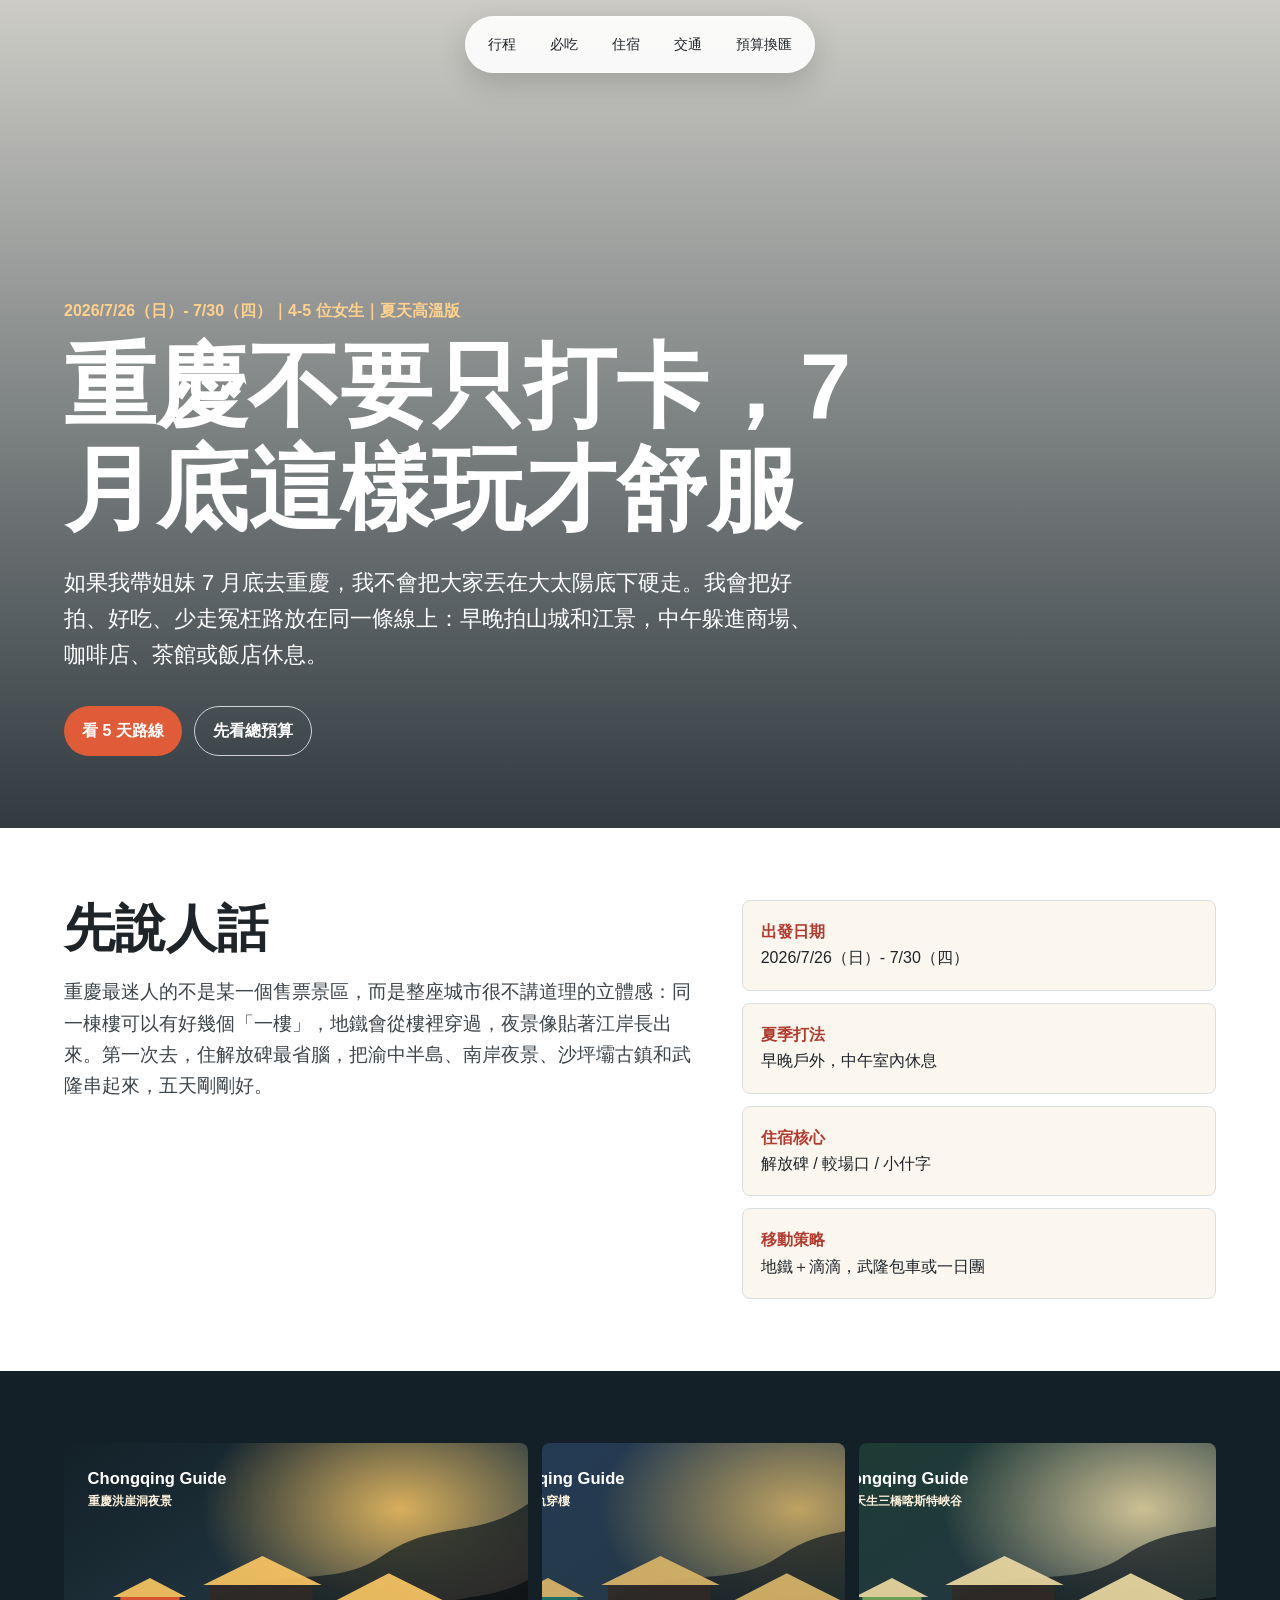
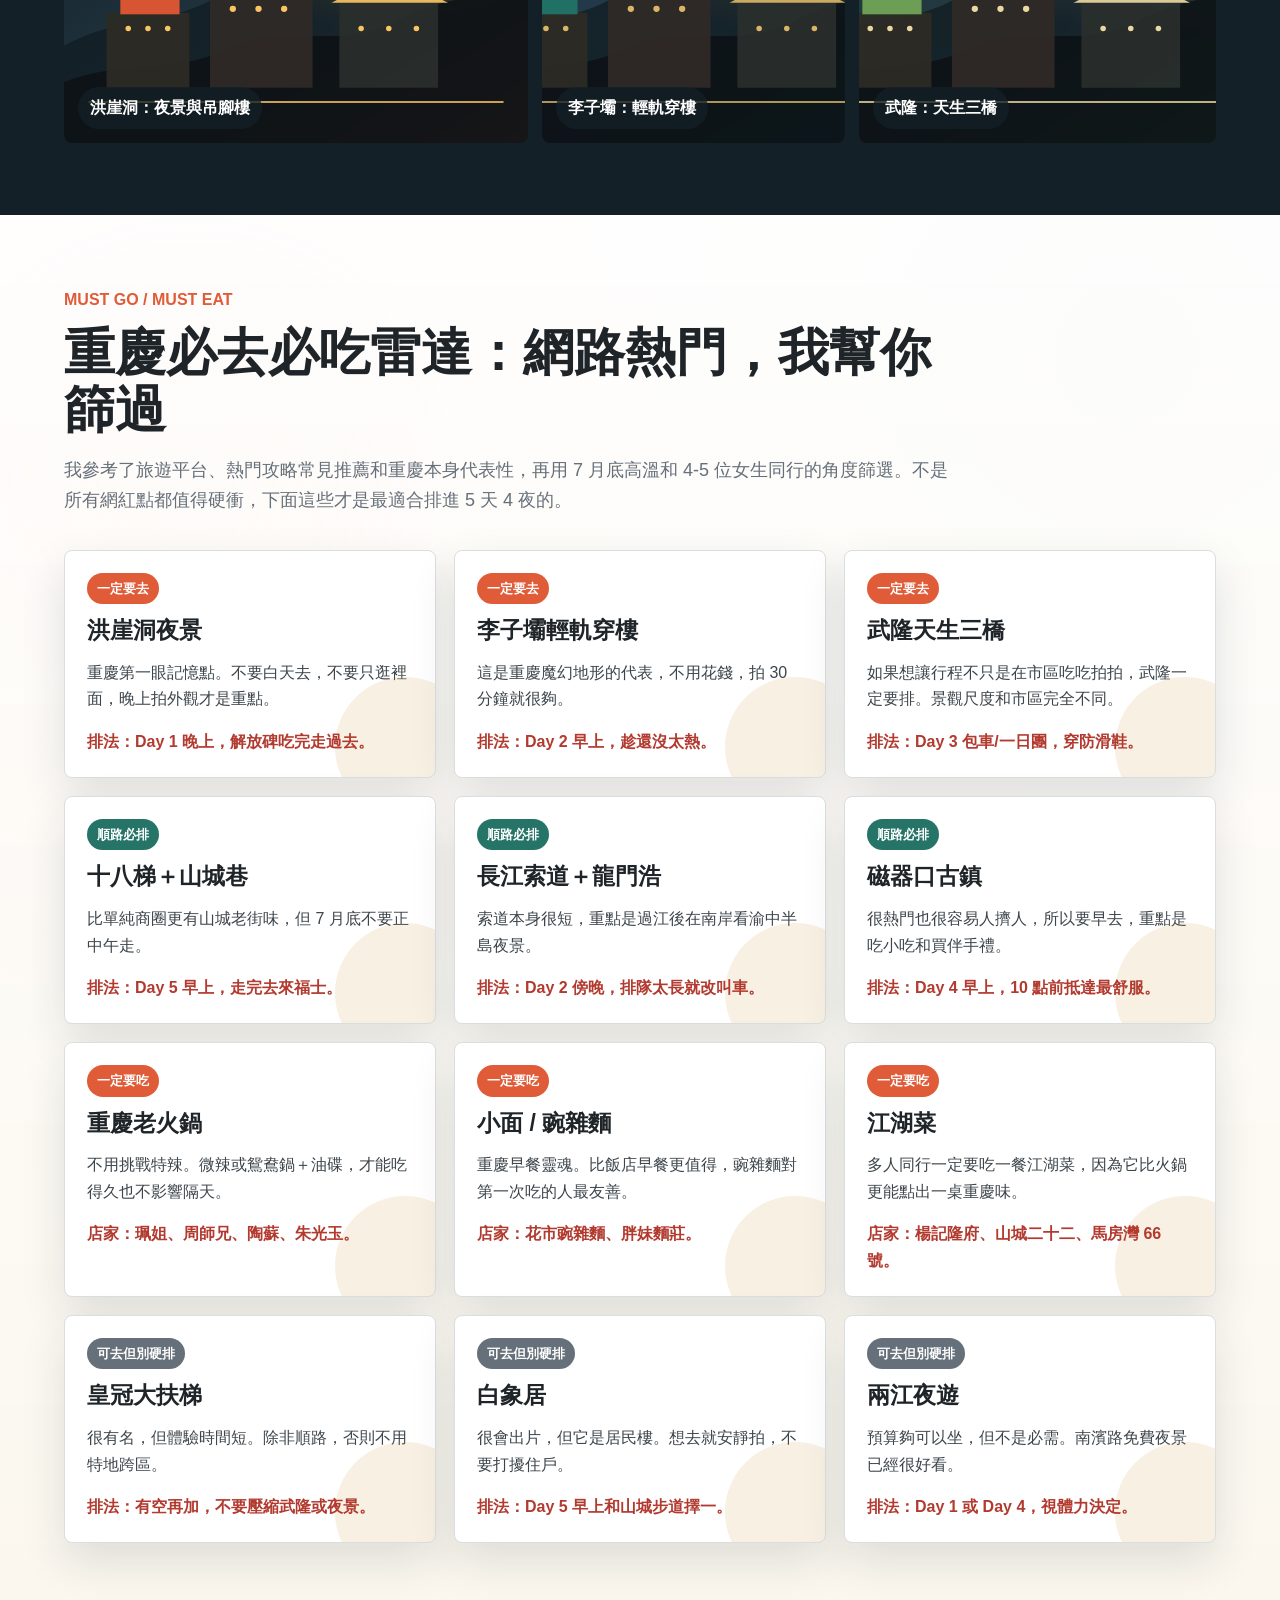
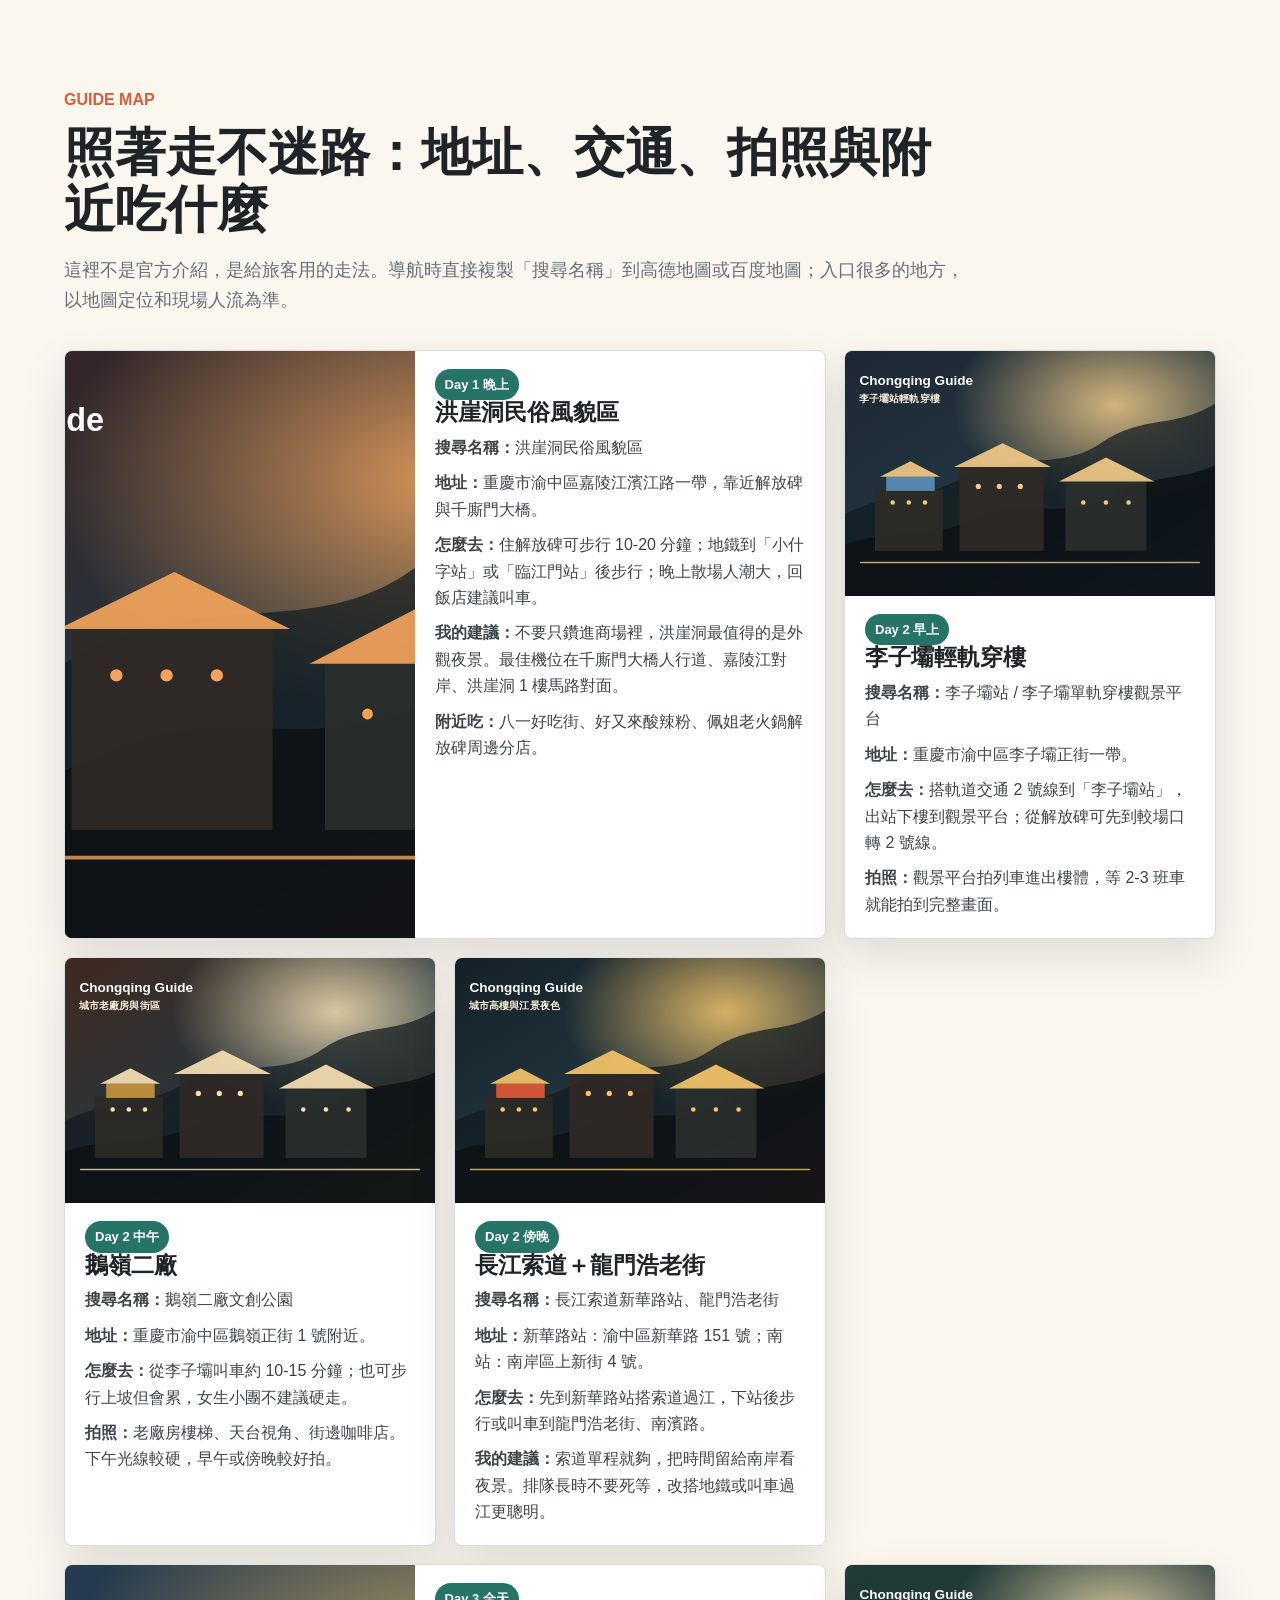
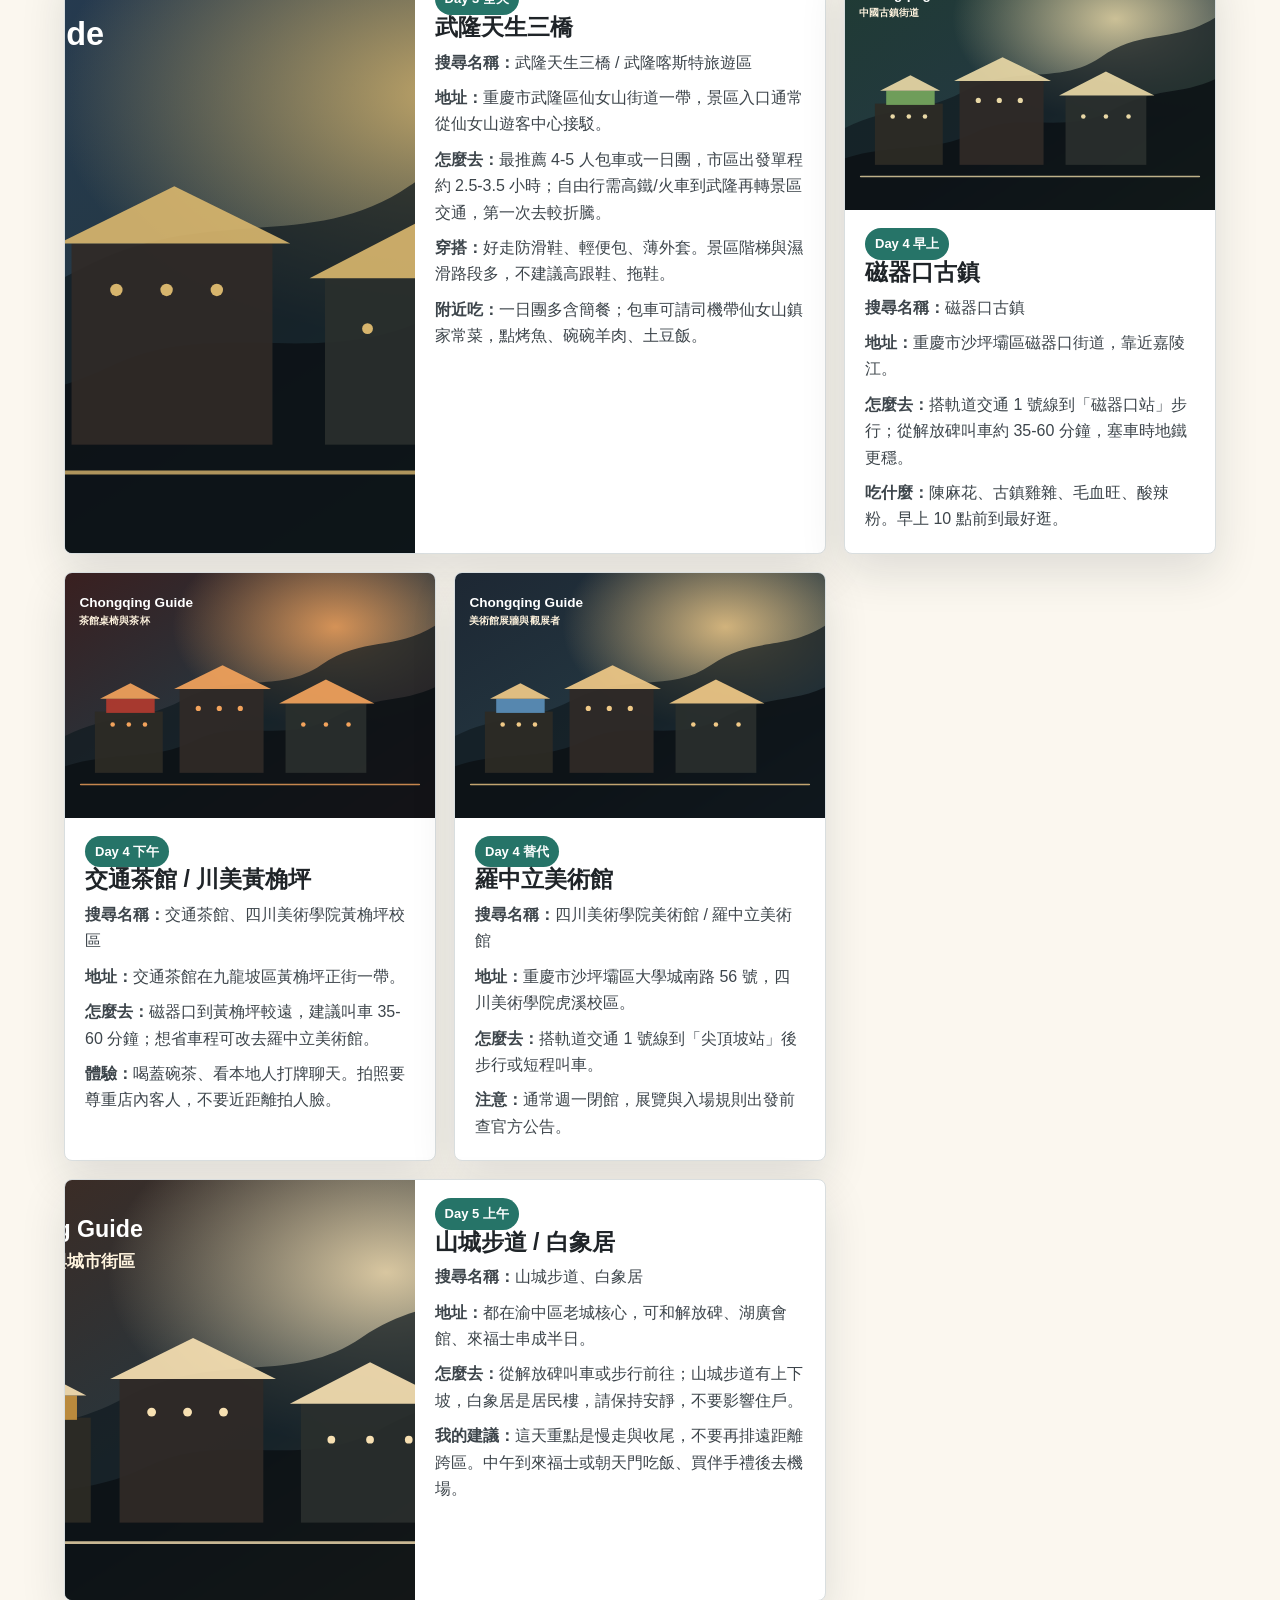
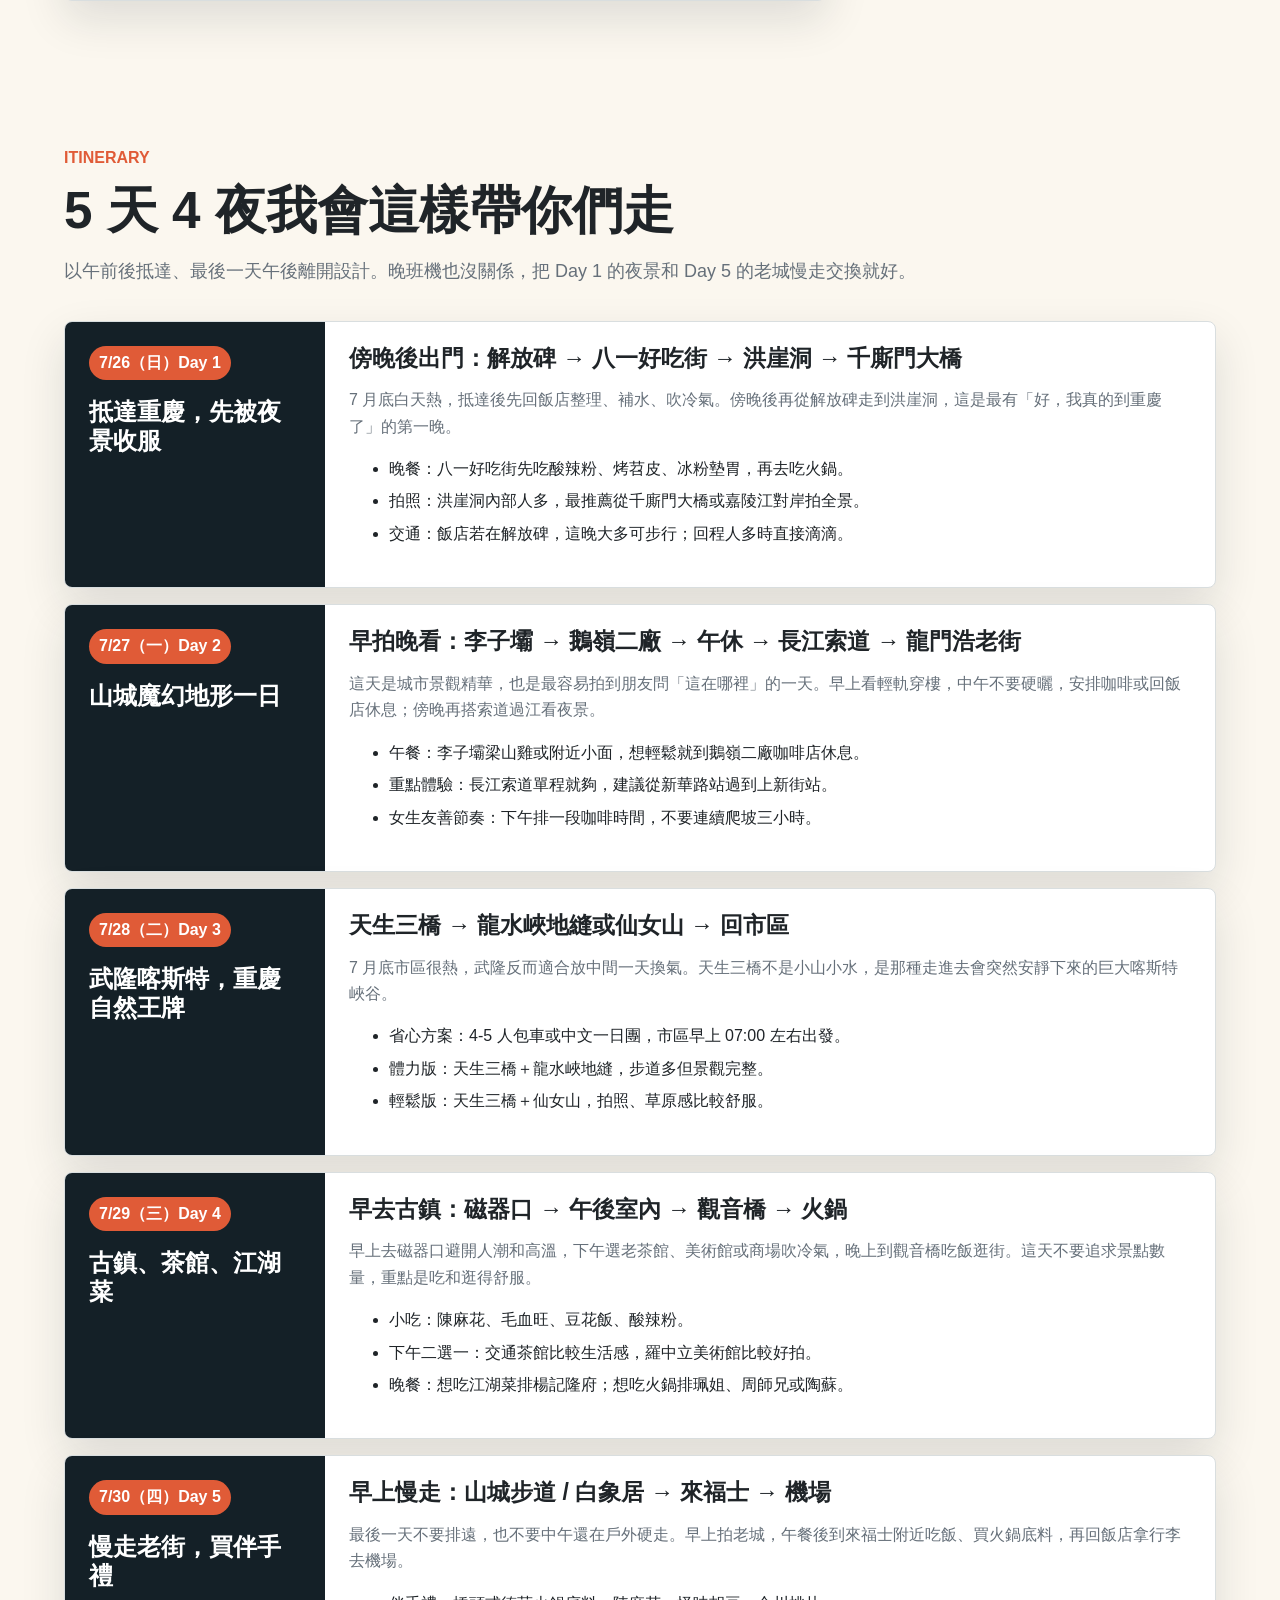
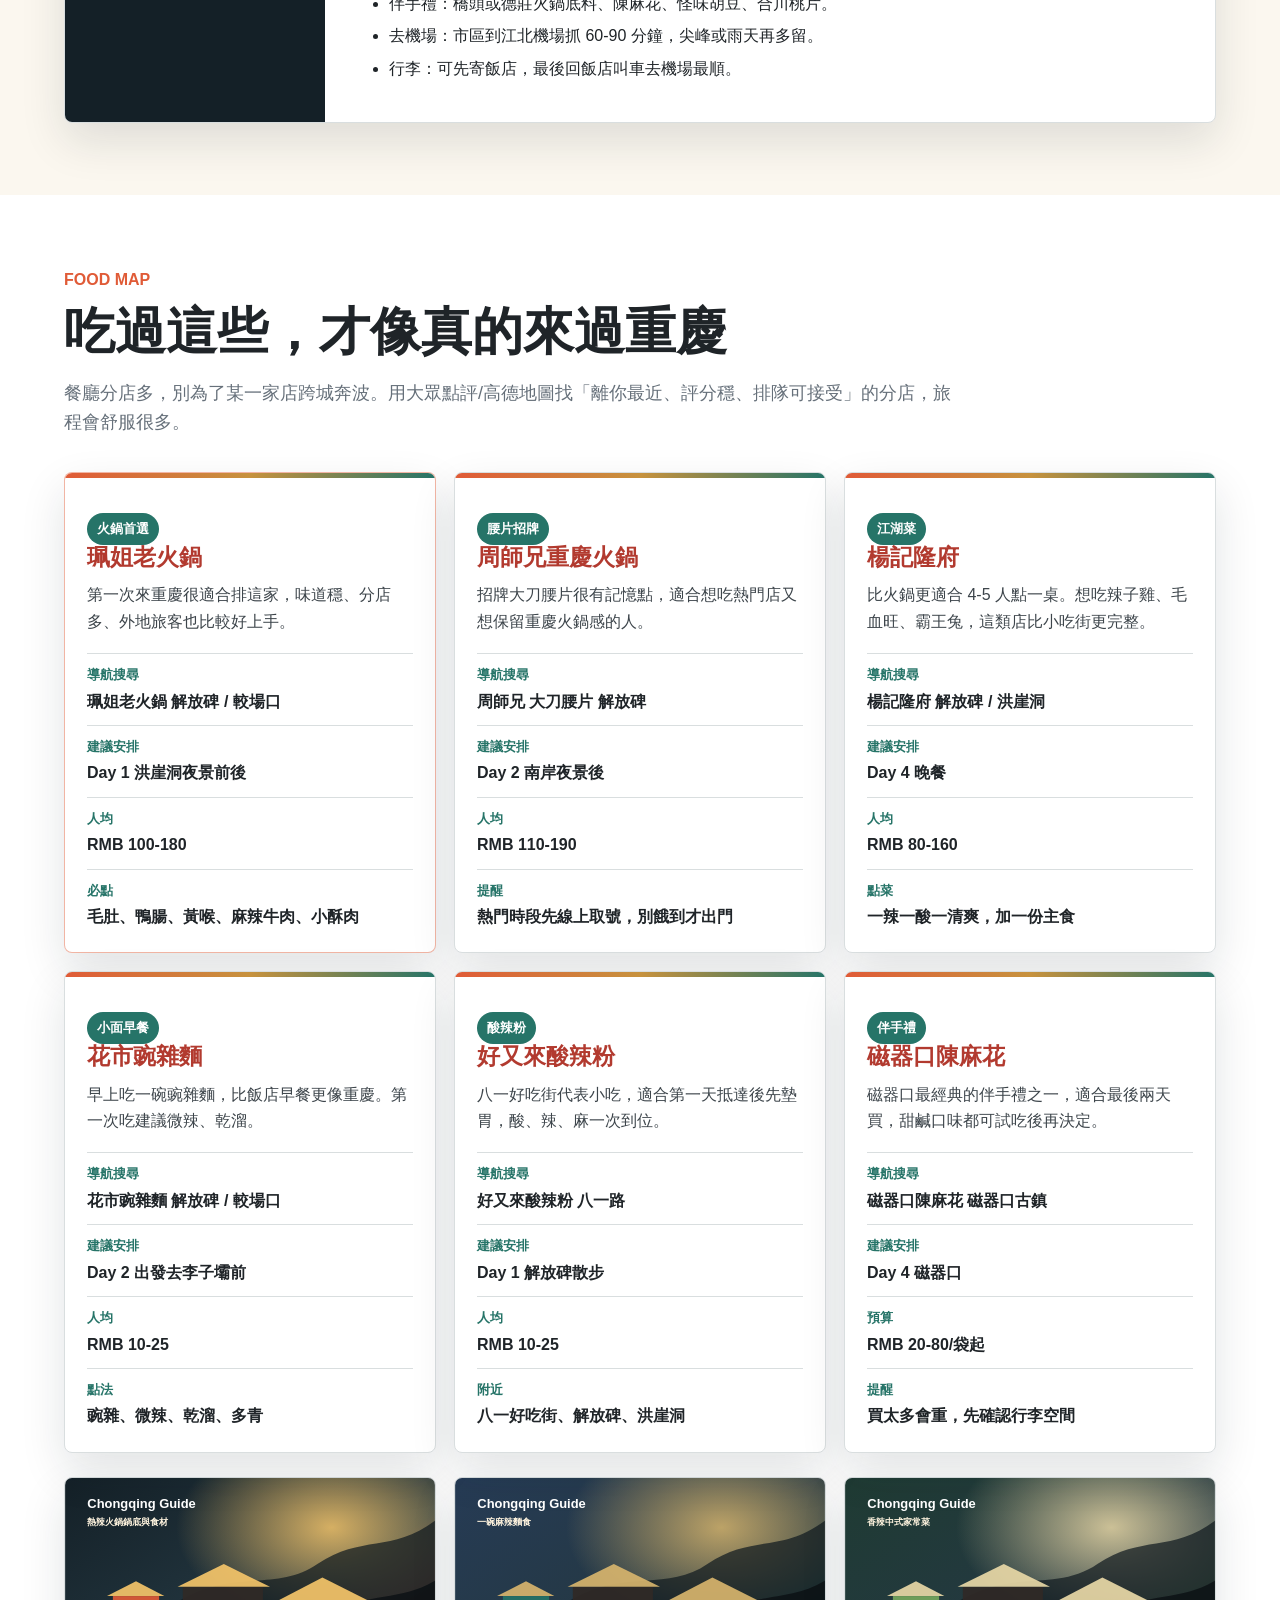
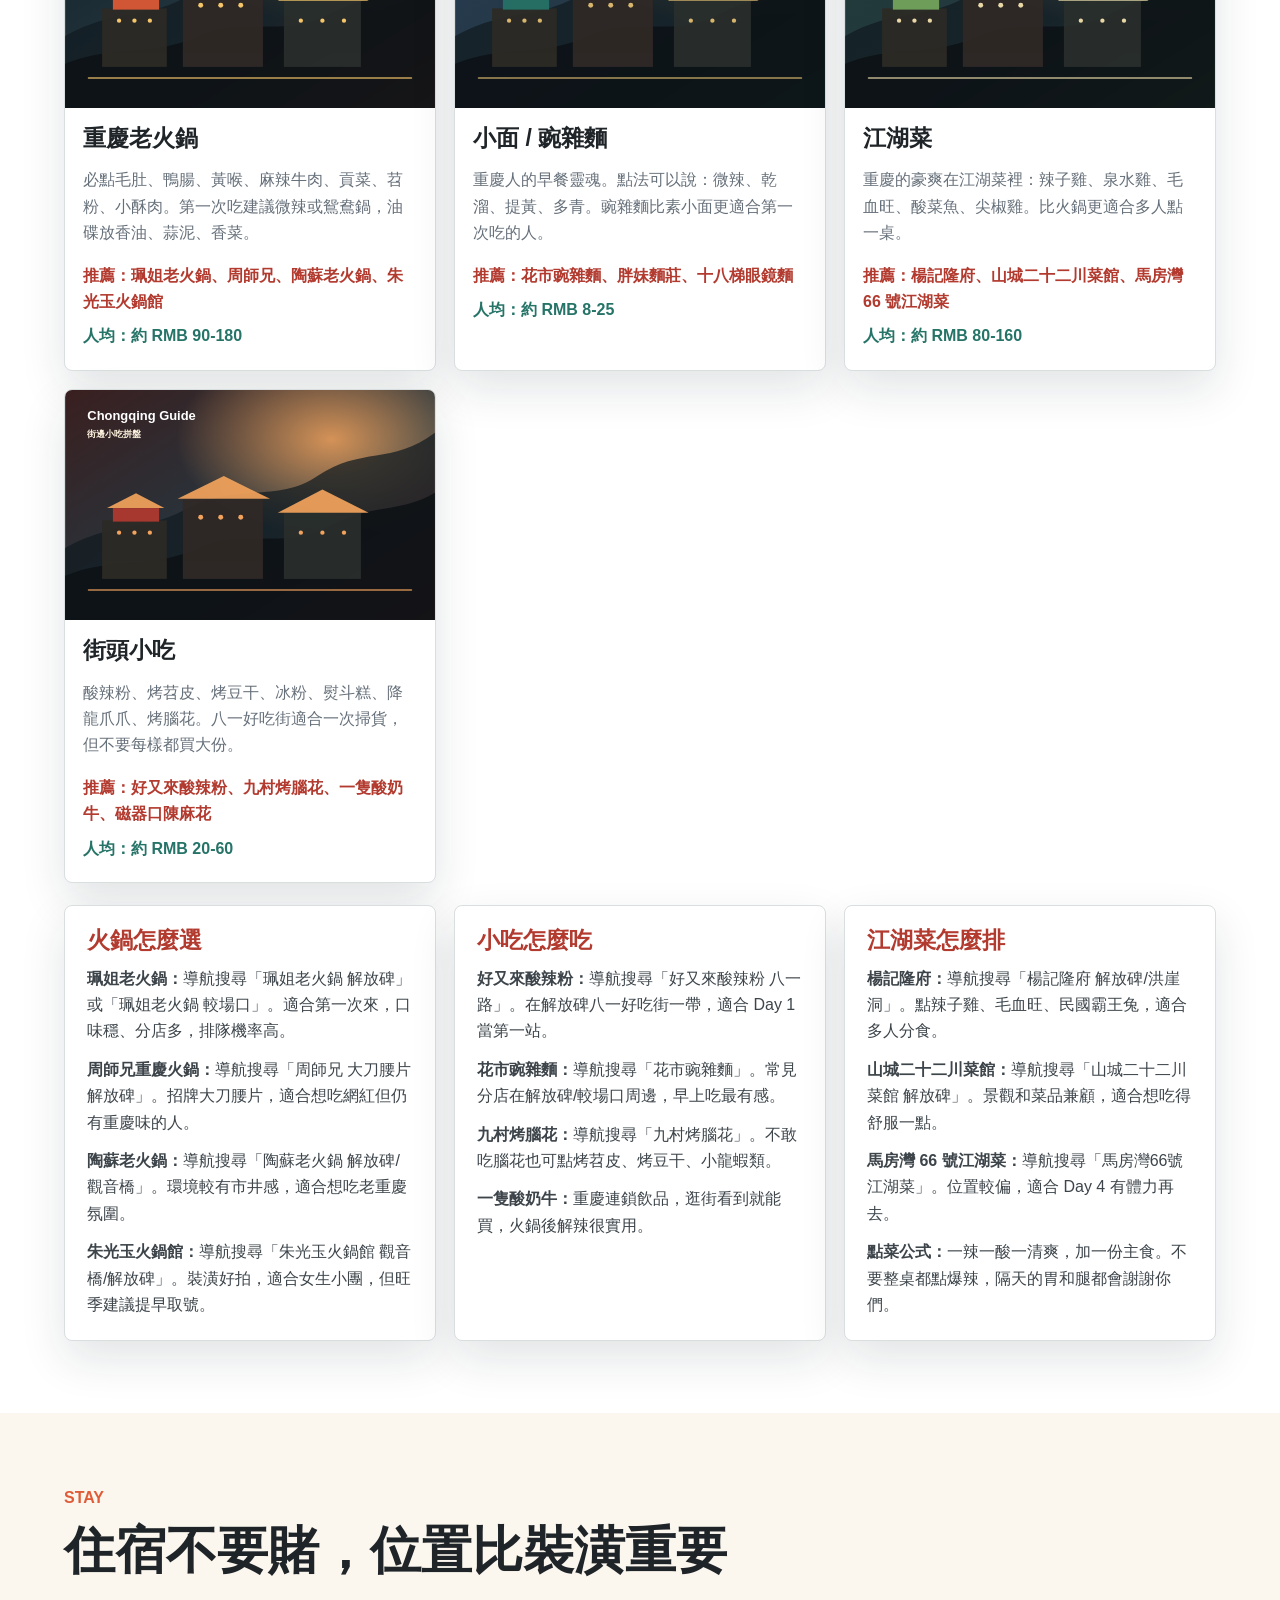
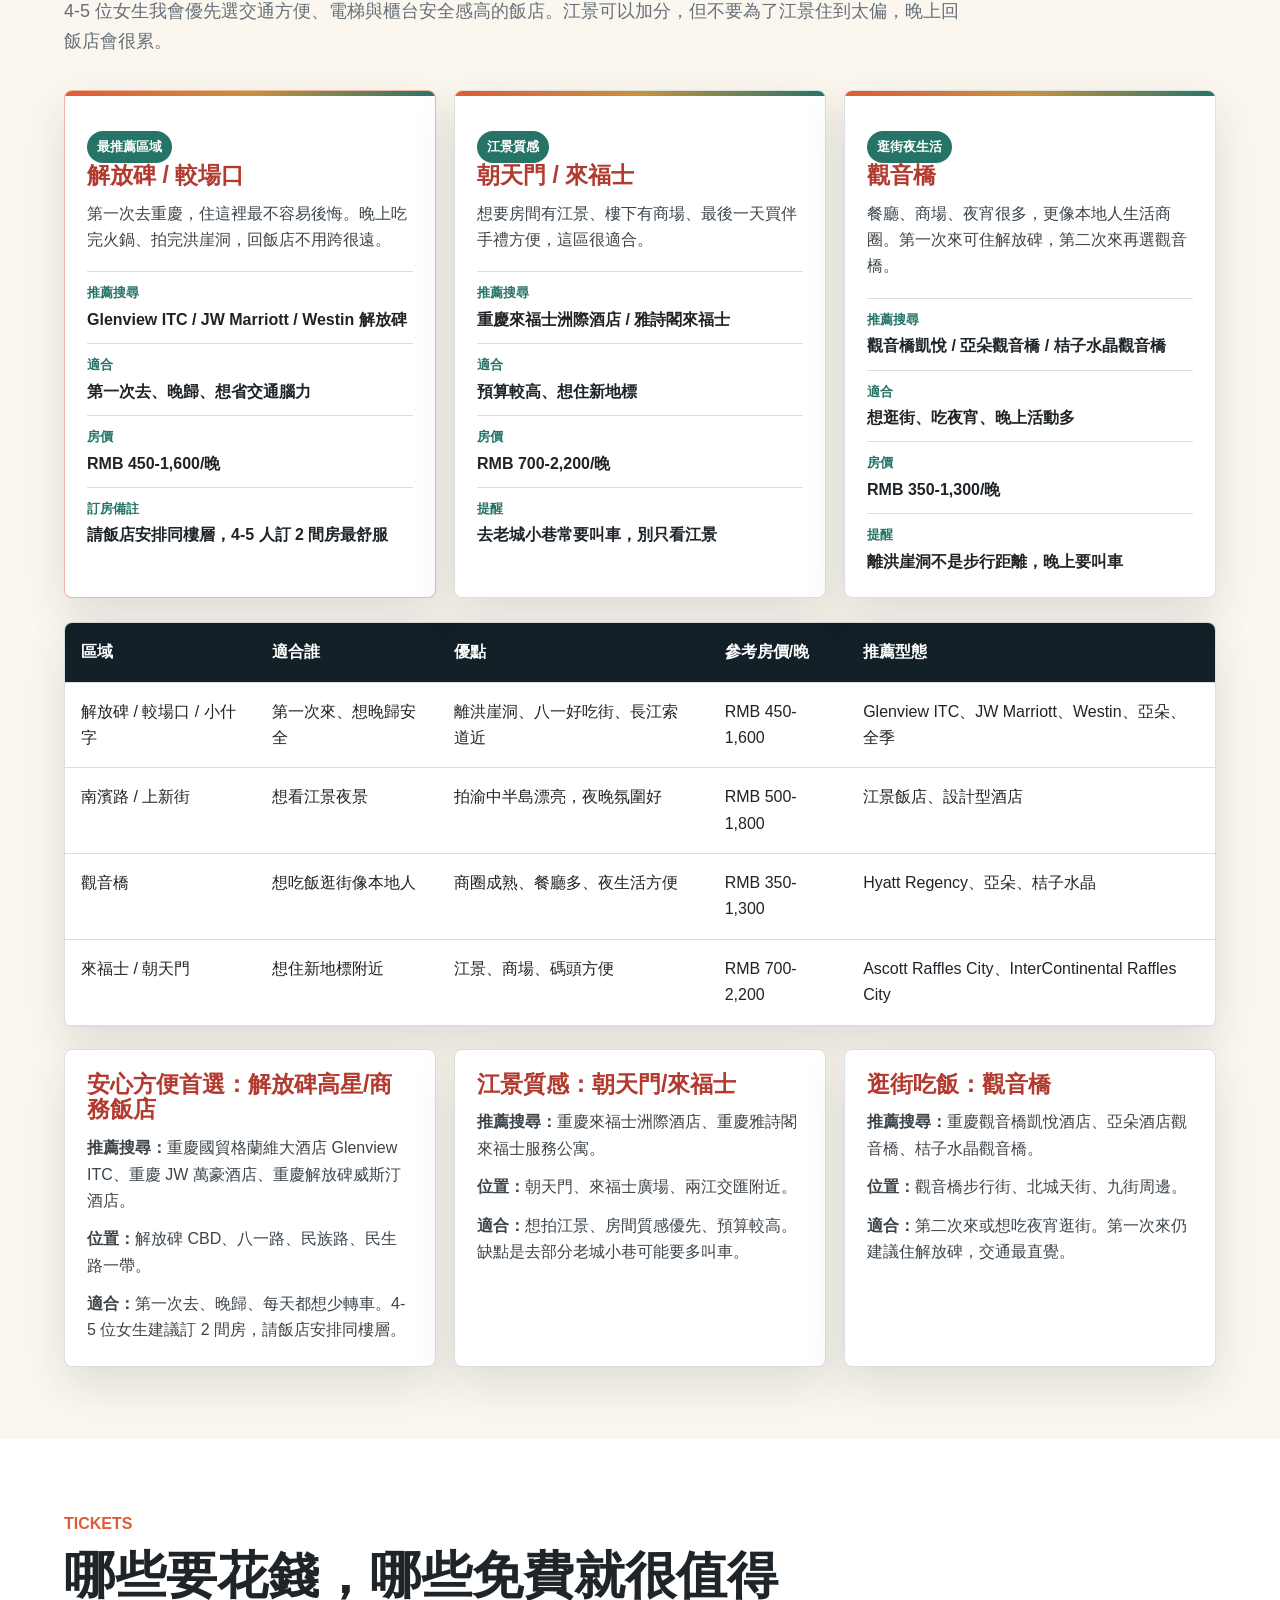
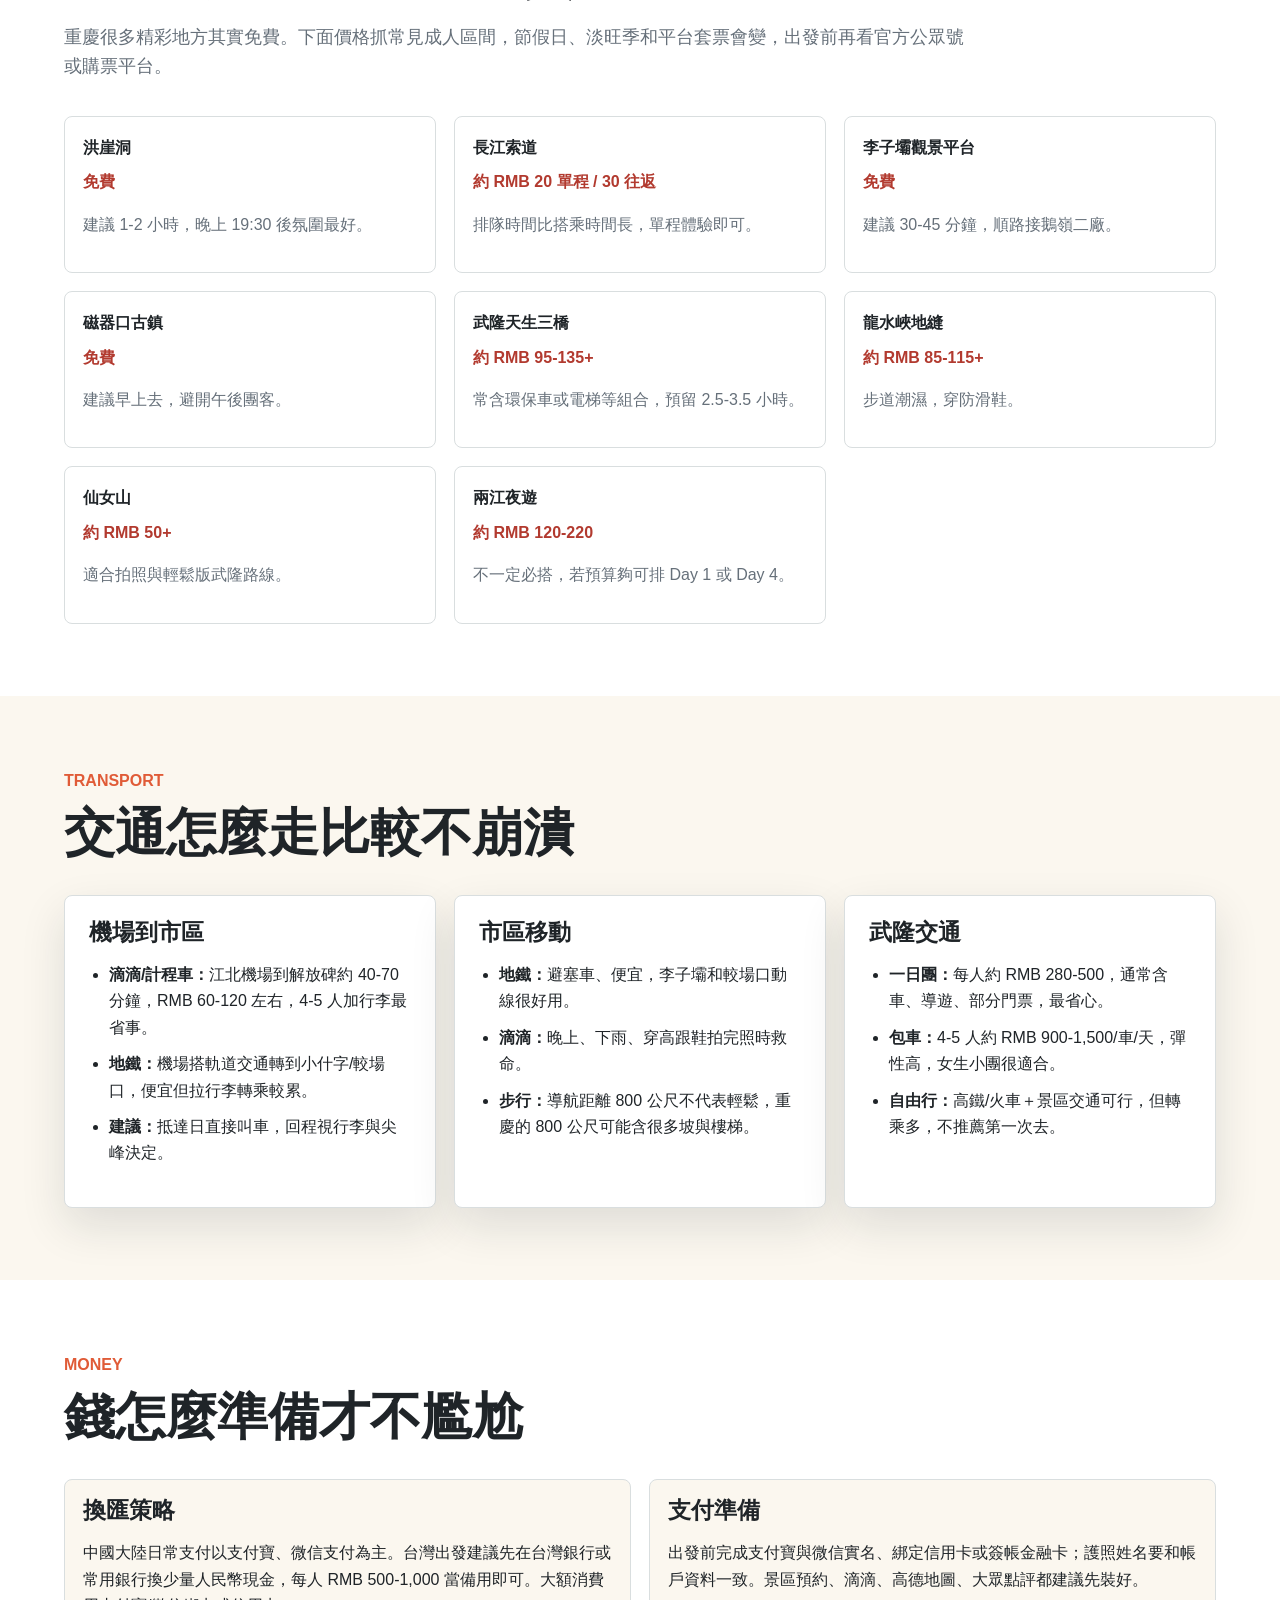
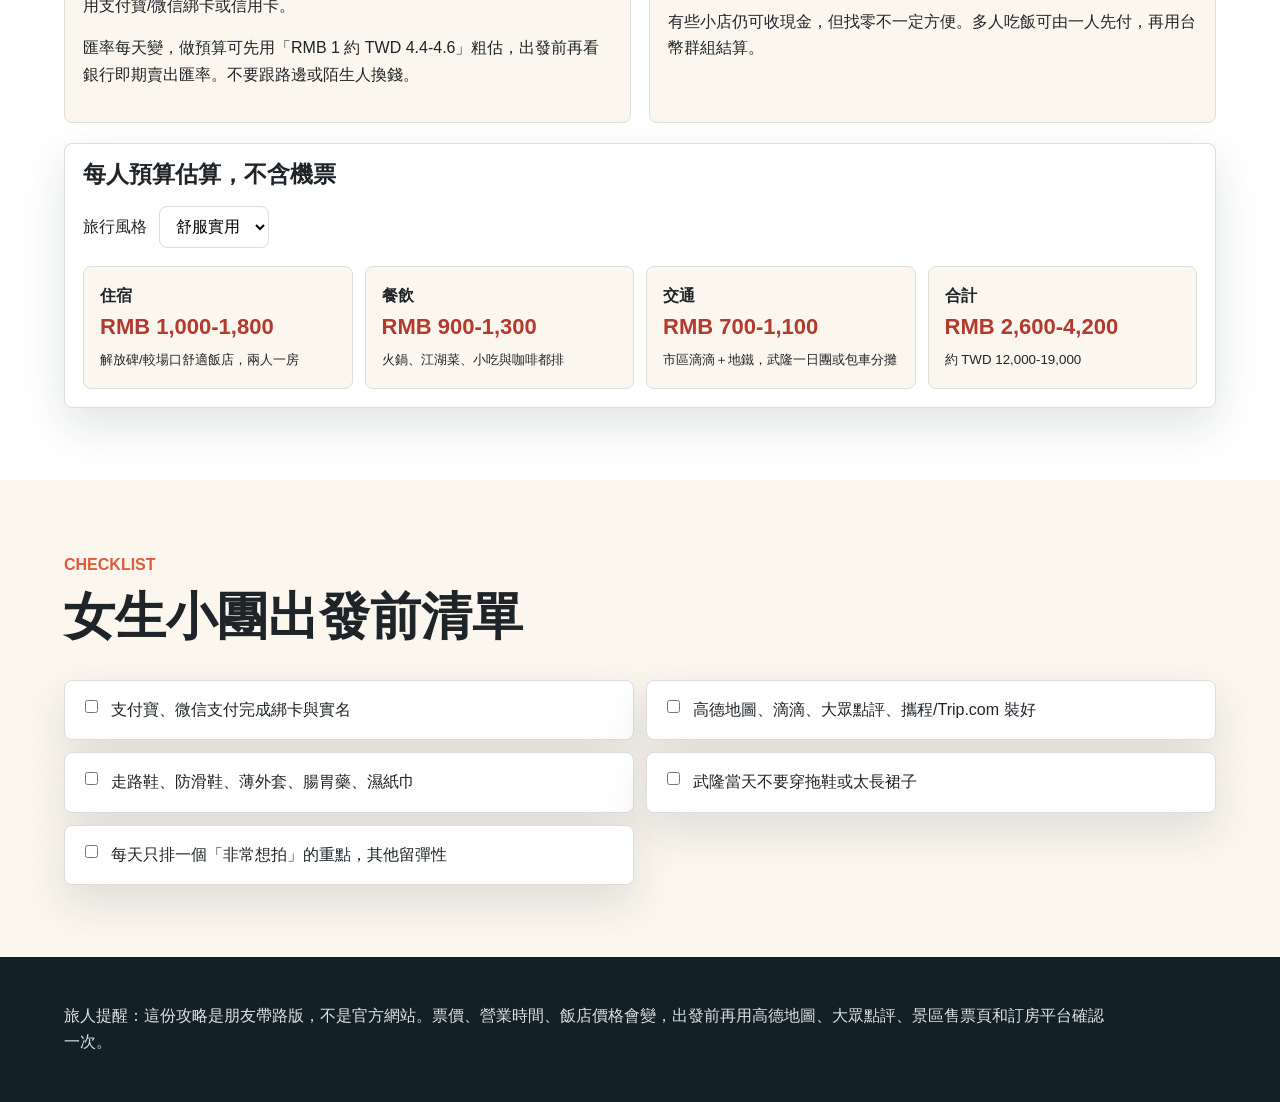
==== commit 20acb0ca: "Add files via upload" ====
--- a/index.html
+++ b/index.html
@@ -3,7 +3,7 @@
   <head>
     <meta charset="utf-8" />
     <meta name="viewport" content="width=device-width, initial-scale=1" />
-    <title>重慶 5 天 4 夜女生小團導遊攻略</title>
+    <title>2026/7/26-7/30 重慶 5 天 4 夜｜朋友帶路版旅行攻略</title>
     <meta
       name="description"
       content="4-5 位女生第一次去重慶的完整行程網站：住宿、交通、景點票價、必吃火鍋小吃、換匯與預算。"
@@ -254,7 +254,9 @@
 .food-grid,
 .price-grid,
 .nav-cards,
-.hotel-picks {
+.hotel-picks,
+.directory-grid,
+.radar-grid {
   display: grid;
   grid-template-columns: repeat(3, minmax(0, 1fr));
   gap: 18px;
@@ -397,12 +399,14 @@
 }
 
 .nav-cards,
-.hotel-picks {
+.hotel-picks,
+.directory-grid {
   margin-top: 22px;
 }
 
 .nav-cards article,
-.hotel-picks article {
+.hotel-picks article,
+.directory-card {
   padding: 22px;
   background: #fff;
   border: 1px solid var(--line);
@@ -411,14 +415,121 @@
 }
 
 .nav-cards h3,
-.hotel-picks h3 {
+.hotel-picks h3,
+.directory-card h3 {
   color: var(--red);
 }
 
 .nav-cards p,
-.hotel-picks p {
+.hotel-picks p,
+.directory-card p {
   margin: 12px 0 0;
   color: #3d454b;
+}
+
+.directory-grid {
+  margin-bottom: 24px;
+}
+
+.directory-card {
+  position: relative;
+  overflow: hidden;
+}
+
+.directory-card::before {
+  content: "";
+  position: absolute;
+  inset: 0 0 auto;
+  height: 5px;
+  background: linear-gradient(90deg, var(--chili), var(--gold), var(--jade));
+}
+
+.directory-card.hot {
+  border-color: rgba(224, 91, 55, 0.45);
+}
+
+.directory-card dl {
+  display: grid;
+  gap: 10px;
+  margin: 18px 0 0;
+}
+
+.directory-card dl div {
+  padding-top: 10px;
+  border-top: 1px solid var(--line);
+}
+
+.directory-card dt {
+  color: var(--jade);
+  font-size: 13px;
+  font-weight: 900;
+}
+
+.directory-card dd {
+  margin: 3px 0 0;
+  color: var(--ink);
+  font-weight: 700;
+}
+
+.trend-section {
+  background:
+    linear-gradient(180deg, rgba(255, 255, 255, 0.92), rgba(251, 247, 239, 0.96)),
+    radial-gradient(circle at 15% 20%, rgba(224, 91, 55, 0.16), transparent 34%),
+    radial-gradient(circle at 88% 10%, rgba(38, 116, 104, 0.16), transparent 30%);
+}
+
+.radar-card {
+  position: relative;
+  min-height: 220px;
+  padding: 22px;
+  overflow: hidden;
+  background: #fff;
+  border: 1px solid var(--line);
+  border-radius: 8px;
+  box-shadow: var(--shadow);
+}
+
+.radar-card::after {
+  content: "";
+  position: absolute;
+  right: -40px;
+  bottom: -40px;
+  width: 140px;
+  height: 140px;
+  border-radius: 50%;
+  background: rgba(199, 146, 62, 0.14);
+}
+
+.radar-card span {
+  display: inline-flex;
+  margin-bottom: 14px;
+  padding: 5px 10px;
+  color: #fff;
+  background: var(--jade);
+  border-radius: 999px;
+  font-size: 13px;
+  font-weight: 900;
+}
+
+.radar-card.must span,
+.radar-card.eat span {
+  background: var(--chili);
+}
+
+.radar-card.soft span {
+  background: var(--muted);
+}
+
+.radar-card p {
+  color: #3d454b;
+}
+
+.radar-card strong {
+  position: relative;
+  z-index: 1;
+  display: block;
+  margin-top: 14px;
+  color: var(--red);
 }
 
 .table-wrap {
@@ -574,6 +685,8 @@
   .price-grid,
   .nav-cards,
   .hotel-picks,
+  .directory-grid,
+  .radar-grid,
   .split,
   .money-grid,
   .budget-result,
@@ -637,10 +750,10 @@
       </nav>
       <div class="hero__shade"></div>
       <section class="hero__content">
-        <p class="kicker">4-5 位女生｜5 天 4 夜｜第一次到重慶</p>
-        <h1>真正來過重慶的山城、火鍋、江景與煙火氣</h1>
+        <p class="kicker">2026/7/26（日）- 7/30（四）｜4-5 位女生｜夏天高溫版</p>
+        <h1>重慶不要只打卡，7 月底這樣玩才舒服</h1>
         <p>
-          這份行程把「好拍」和「好吃」放在同一條動線上：白天走山城階梯與輕軌穿樓，晚上看洪崖洞、南濱路與兩江夜景，中間穿插老火鍋、小面、江湖菜、茶館和武隆喀斯特。
+          如果我帶姐妹 7 月底去重慶，我不會把大家丟在大太陽底下硬走。我會把好拍、好吃、少走冤枉路放在同一條線上：早晚拍山城和江景，中午躲進商場、咖啡店、茶館或飯店休息。
         </p>
         <div class="hero__actions">
           <a class="button button--primary" href="#route">看 5 天路線</a>
@@ -652,14 +765,14 @@
     <main>
       <section class="intro band">
         <div>
-          <h2>導遊總結</h2>
+          <h2>先說人話</h2>
           <p>
-            重慶不是靠單一景點取勝，而是靠城市本身的立體感：同一棟樓可以有不同「一樓」，地鐵會從樓裡穿過，夜景像貼著江岸長出來。第一次去，住解放碑，把渝中半島、南岸夜景、沙坪壩古鎮和武隆自然景觀串起來，體驗最完整。
+            重慶最迷人的不是某一個售票景區，而是整座城市很不講道理的立體感：同一棟樓可以有好幾個「一樓」，地鐵會從樓裡穿過，夜景像貼著江岸長出來。第一次去，住解放碑最省腦，把渝中半島、南岸夜景、沙坪壩古鎮和武隆串起來，五天剛剛好。
           </p>
         </div>
         <div class="quickfacts" aria-label="旅行概要">
-          <div><strong>推薦季節</strong><span>3-5 月、10-11 月</span></div>
-          <div><strong>夏季提醒</strong><span>7-9 月戶外排早晚</span></div>
+          <div><strong>出發日期</strong><span>2026/7/26（日）- 7/30（四）</span></div>
+          <div><strong>夏季打法</strong><span>早晚戶外，中午室內休息</span></div>
           <div><strong>住宿核心</strong><span>解放碑 / 較場口 / 小什字</span></div>
           <div><strong>移動策略</strong><span>地鐵＋滴滴，武隆包車或一日團</span></div>
         </div>
@@ -680,11 +793,94 @@
         </figure>
       </section>
 
+      <section class="section trend-section">
+        <div class="section__head">
+          <p class="kicker">Must Go / Must Eat</p>
+          <h2>重慶必去必吃雷達：網路熱門，我幫你篩過</h2>
+          <p>我參考了旅遊平台、熱門攻略常見推薦和重慶本身代表性，再用 7 月底高溫和 4-5 位女生同行的角度篩選。不是所有網紅點都值得硬衝，下面這些才是最適合排進 5 天 4 夜的。</p>
+        </div>
+
+        <div class="radar-grid">
+          <article class="radar-card must">
+            <span>一定要去</span>
+            <h3>洪崖洞夜景</h3>
+            <p>重慶第一眼記憶點。不要白天去，不要只逛裡面，晚上拍外觀才是重點。</p>
+            <strong>排法：Day 1 晚上，解放碑吃完走過去。</strong>
+          </article>
+          <article class="radar-card must">
+            <span>一定要去</span>
+            <h3>李子壩輕軌穿樓</h3>
+            <p>這是重慶魔幻地形的代表，不用花錢，拍 30 分鐘就很夠。</p>
+            <strong>排法：Day 2 早上，趁還沒太熱。</strong>
+          </article>
+          <article class="radar-card must">
+            <span>一定要去</span>
+            <h3>武隆天生三橋</h3>
+            <p>如果想讓行程不只是在市區吃吃拍拍，武隆一定要排。景觀尺度和市區完全不同。</p>
+            <strong>排法：Day 3 包車/一日團，穿防滑鞋。</strong>
+          </article>
+          <article class="radar-card">
+            <span>順路必排</span>
+            <h3>十八梯＋山城巷</h3>
+            <p>比單純商圈更有山城老街味，但 7 月底不要正中午走。</p>
+            <strong>排法：Day 5 早上，走完去來福士。</strong>
+          </article>
+          <article class="radar-card">
+            <span>順路必排</span>
+            <h3>長江索道＋龍門浩</h3>
+            <p>索道本身很短，重點是過江後在南岸看渝中半島夜景。</p>
+            <strong>排法：Day 2 傍晚，排隊太長就改叫車。</strong>
+          </article>
+          <article class="radar-card">
+            <span>順路必排</span>
+            <h3>磁器口古鎮</h3>
+            <p>很熱門也很容易人擠人，所以要早去，重點是吃小吃和買伴手禮。</p>
+            <strong>排法：Day 4 早上，10 點前抵達最舒服。</strong>
+          </article>
+          <article class="radar-card eat">
+            <span>一定要吃</span>
+            <h3>重慶老火鍋</h3>
+            <p>不用挑戰特辣。微辣或鴛鴦鍋＋油碟，才能吃得久也不影響隔天。</p>
+            <strong>店家：珮姐、周師兄、陶蘇、朱光玉。</strong>
+          </article>
+          <article class="radar-card eat">
+            <span>一定要吃</span>
+            <h3>小面 / 豌雜麵</h3>
+            <p>重慶早餐靈魂。比飯店早餐更值得，豌雜麵對第一次吃的人最友善。</p>
+            <strong>店家：花市豌雜麵、胖妹麵莊。</strong>
+          </article>
+          <article class="radar-card eat">
+            <span>一定要吃</span>
+            <h3>江湖菜</h3>
+            <p>多人同行一定要吃一餐江湖菜，因為它比火鍋更能點出一桌重慶味。</p>
+            <strong>店家：楊記隆府、山城二十二、馬房灣 66 號。</strong>
+          </article>
+          <article class="radar-card soft">
+            <span>可去但別硬排</span>
+            <h3>皇冠大扶梯</h3>
+            <p>很有名，但體驗時間短。除非順路，否則不用特地跨區。</p>
+            <strong>排法：有空再加，不要壓縮武隆或夜景。</strong>
+          </article>
+          <article class="radar-card soft">
+            <span>可去但別硬排</span>
+            <h3>白象居</h3>
+            <p>很會出片，但它是居民樓。想去就安靜拍，不要打擾住戶。</p>
+            <strong>排法：Day 5 早上和山城步道擇一。</strong>
+          </article>
+          <article class="radar-card soft">
+            <span>可去但別硬排</span>
+            <h3>兩江夜遊</h3>
+            <p>預算夠可以坐，但不是必需。南濱路免費夜景已經很好看。</p>
+            <strong>排法：Day 1 或 Day 4，視體力決定。</strong>
+          </article>
+        </div>
+      </section>
+
       <section class="section" id="guide-map">
         <div class="section__head">
           <p class="kicker">Guide Map</p>
-          <h2>重點景點導遊卡：地址、交通、拍照與附近吃什麼</h2>
-          <p>導航時可直接複製「搜尋名稱」到高德地圖或百度地圖。地址可能因入口不同略有差異，現場以地圖定位為準。</p>
+          <h2>照著走不迷路：地址、交通、拍照與附近吃什麼</h2>
+          <p>這裡不是官方介紹，是給旅客用的走法。導航時直接複製「搜尋名稱」到高德地圖或百度地圖；入口很多的地方，以地圖定位和現場人流為準。</p>
         </div>
 
         <div class="spot-grid">
@@ -696,7 +892,7 @@
               <p><strong>搜尋名稱：</strong>洪崖洞民俗風貌區</p>
               <p><strong>地址：</strong>重慶市渝中區嘉陵江濱江路一帶，靠近解放碑與千廝門大橋。</p>
               <p><strong>怎麼去：</strong>住解放碑可步行 10-20 分鐘；地鐵到「小什字站」或「臨江門站」後步行；晚上散場人潮大，回飯店建議叫車。</p>
-              <p><strong>導遊建議：</strong>不要只鑽進商場裡，重點是拍外觀。最佳機位在千廝門大橋人行道、嘉陵江對岸、洪崖洞 1 樓馬路對面。</p>
+              <p><strong>我的建議：</strong>不要只鑽進商場裡，洪崖洞最值得的是外觀夜景。最佳機位在千廝門大橋人行道、嘉陵江對岸、洪崖洞 1 樓馬路對面。</p>
               <p><strong>附近吃：</strong>八一好吃街、好又來酸辣粉、佩姐老火鍋解放碑周邊分店。</p>
             </div>
           </article>
@@ -728,7 +924,7 @@
             <p><strong>搜尋名稱：</strong>長江索道新華路站、龍門浩老街</p>
             <p><strong>地址：</strong>新華路站：渝中區新華路 151 號；南站：南岸區上新街 4 號。</p>
             <p><strong>怎麼去：</strong>先到新華路站搭索道過江，下站後步行或叫車到龍門浩老街、南濱路。</p>
-            <p><strong>導遊建議：</strong>單程就夠，把時間留給南岸看夜景。排隊長時可改搭地鐵/叫車過江。</p>
+            <p><strong>我的建議：</strong>索道單程就夠，把時間留給南岸看夜景。排隊長時不要死等，改搭地鐵或叫車過江更聰明。</p>
           </article>
 
           <article class="spot-card wide">
@@ -782,7 +978,7 @@
               <p><strong>搜尋名稱：</strong>山城步道、白象居</p>
               <p><strong>地址：</strong>都在渝中區老城核心，可和解放碑、湖廣會館、來福士串成半日。</p>
               <p><strong>怎麼去：</strong>從解放碑叫車或步行前往；山城步道有上下坡，白象居是居民樓，請保持安靜，不要影響住戶。</p>
-              <p><strong>導遊建議：</strong>這天重點是慢走與收尾，不要再排遠距離跨區。中午到來福士或朝天門吃飯、買伴手禮後去機場。</p>
+              <p><strong>我的建議：</strong>這天重點是慢走與收尾，不要再排遠距離跨區。中午到來福士或朝天門吃飯、買伴手禮後去機場。</p>
             </div>
           </article>
         </div>
@@ -791,17 +987,17 @@
       <section id="route" class="section">
         <div class="section__head">
           <p class="kicker">Itinerary</p>
-          <h2>5 天 4 夜完整路線</h2>
-          <p>以午前後抵達、最後一天午後離開設計。若你們是晚班機，Day 1 和 Day 5 可以對調一部分。</p>
+          <h2>5 天 4 夜我會這樣帶你們走</h2>
+          <p>以午前後抵達、最後一天午後離開設計。晚班機也沒關係，把 Day 1 的夜景和 Day 5 的老城慢走交換就好。</p>
         </div>
 
         <div class="timeline">
           <article class="day">
-            <div class="day__meta"><span>Day 1</span><strong>抵達重慶，先被夜景收服</strong></div>
+            <div class="day__meta"><span>7/26（日）Day 1</span><strong>抵達重慶，先被夜景收服</strong></div>
             <div class="day__body">
-              <h3>解放碑 → 八一好吃街 → 洪崖洞 → 千廝門大橋</h3>
+              <h3>傍晚後出門：解放碑 → 八一好吃街 → 洪崖洞 → 千廝門大橋</h3>
               <p>
-                抵達後不要硬排遠點，先熟悉渝中半島。晚上從解放碑走到洪崖洞，最有「我到重慶了」的儀式感。
+                7 月底白天熱，抵達後先回飯店整理、補水、吹冷氣。傍晚後再從解放碑走到洪崖洞，這是最有「好，我真的到重慶了」的第一晚。
               </p>
               <ul>
                 <li>晚餐：八一好吃街先吃酸辣粉、烤苕皮、冰粉墊胃，再去吃火鍋。</li>
@@ -812,11 +1008,11 @@
           </article>
 
           <article class="day">
-            <div class="day__meta"><span>Day 2</span><strong>山城魔幻地形一日</strong></div>
+            <div class="day__meta"><span>7/27（一）Day 2</span><strong>山城魔幻地形一日</strong></div>
             <div class="day__body">
-              <h3>李子壩 → 鵝嶺二廠 → 魁星樓 → 長江索道 → 龍門浩老街</h3>
+              <h3>早拍晚看：李子壩 → 鵝嶺二廠 → 午休 → 長江索道 → 龍門浩老街</h3>
               <p>
-                這天是城市景觀精華。早上看輕軌穿樓，中午去鵝嶺二廠拍文青老廠房，傍晚搭長江索道過江，晚上在南岸看渝中半島。
+                這天是城市景觀精華，也是最容易拍到朋友問「這在哪裡」的一天。早上看輕軌穿樓，中午不要硬曬，安排咖啡或回飯店休息；傍晚再搭索道過江看夜景。
               </p>
               <ul>
                 <li>午餐：李子壩梁山雞或附近小面，想輕鬆就到鵝嶺二廠咖啡店休息。</li>
@@ -827,11 +1023,11 @@
           </article>
 
           <article class="day">
-            <div class="day__meta"><span>Day 3</span><strong>武隆喀斯特，重慶自然王牌</strong></div>
+            <div class="day__meta"><span>7/28（二）Day 3</span><strong>武隆喀斯特，重慶自然王牌</strong></div>
             <div class="day__body">
               <h3>天生三橋 → 龍水峽地縫或仙女山 → 回市區</h3>
               <p>
-                如果只能選一個重慶近郊，選武隆。天生三橋是世界自然遺產「中國南方喀斯特」的一部分，尺度非常震撼。
+                7 月底市區很熱，武隆反而適合放中間一天換氣。天生三橋不是小山小水，是那種走進去會突然安靜下來的巨大喀斯特峽谷。
               </p>
               <ul>
                 <li>省心方案：4-5 人包車或中文一日團，市區早上 07:00 左右出發。</li>
@@ -842,11 +1038,11 @@
           </article>
 
           <article class="day">
-            <div class="day__meta"><span>Day 4</span><strong>古鎮、茶館、江湖菜</strong></div>
+            <div class="day__meta"><span>7/29（三）Day 4</span><strong>古鎮、茶館、江湖菜</strong></div>
             <div class="day__body">
-              <h3>磁器口 → 交通茶館 / 羅中立美術館 → 觀音橋 → 火鍋</h3>
+              <h3>早去古鎮：磁器口 → 午後室內 → 觀音橋 → 火鍋</h3>
               <p>
-                早上去磁器口避開人潮，下午選「老重慶茶館」或「美術館拍照」，晚上到觀音橋吃飯逛街，感受本地生活商圈。
+                早上去磁器口避開人潮和高溫，下午選老茶館、美術館或商場吹冷氣，晚上到觀音橋吃飯逛街。這天不要追求景點數量，重點是吃和逛得舒服。
               </p>
               <ul>
                 <li>小吃：陳麻花、毛血旺、豆花飯、酸辣粉。</li>
@@ -857,11 +1053,11 @@
           </article>
 
           <article class="day">
-            <div class="day__meta"><span>Day 5</span><strong>慢走老街，買伴手禮</strong></div>
+            <div class="day__meta"><span>7/30（四）Day 5</span><strong>慢走老街，買伴手禮</strong></div>
             <div class="day__body">
-              <h3>山城步道 / 白象居 → 來福士 → 機場</h3>
+              <h3>早上慢走：山城步道 / 白象居 → 來福士 → 機場</h3>
               <p>
-                最後一天不要排遠。山城步道看老城生活，白象居拍立體住宅，最後到來福士附近吃飯和買火鍋底料。
+                最後一天不要排遠，也不要中午還在戶外硬走。早上拍老城，午餐後到來福士附近吃飯、買火鍋底料，再回飯店拿行李去機場。
               </p>
               <ul>
                 <li>伴手禮：橋頭或德莊火鍋底料、陳麻花、怪味胡豆、合川桃片。</li>
@@ -876,8 +1072,77 @@
       <section id="food" class="section band">
         <div class="section__head">
           <p class="kicker">Food Map</p>
-          <h2>吃過這些，才像真正來過重慶</h2>
-          <p>餐廳分店多，實際地址用大眾點評/高德地圖以「距離飯店最近、評分穩定」為準。</p>
+          <h2>吃過這些，才像真的來過重慶</h2>
+          <p>餐廳分店多，別為了某一家店跨城奔波。用大眾點評/高德地圖找「離你最近、評分穩、排隊可接受」的分店，旅程會舒服很多。</p>
+        </div>
+
+        <div class="directory-grid">
+          <article class="directory-card hot">
+            <span class="pill">火鍋首選</span>
+            <h3>珮姐老火鍋</h3>
+            <p>第一次來重慶很適合排這家，味道穩、分店多、外地旅客也比較好上手。</p>
+            <dl>
+              <div><dt>導航搜尋</dt><dd>珮姐老火鍋 解放碑 / 較場口</dd></div>
+              <div><dt>建議安排</dt><dd>Day 1 洪崖洞夜景前後</dd></div>
+              <div><dt>人均</dt><dd>RMB 100-180</dd></div>
+              <div><dt>必點</dt><dd>毛肚、鴨腸、黃喉、麻辣牛肉、小酥肉</dd></div>
+            </dl>
+          </article>
+          <article class="directory-card">
+            <span class="pill">腰片招牌</span>
+            <h3>周師兄重慶火鍋</h3>
+            <p>招牌大刀腰片很有記憶點，適合想吃熱門店又想保留重慶火鍋感的人。</p>
+            <dl>
+              <div><dt>導航搜尋</dt><dd>周師兄 大刀腰片 解放碑</dd></div>
+              <div><dt>建議安排</dt><dd>Day 2 南岸夜景後</dd></div>
+              <div><dt>人均</dt><dd>RMB 110-190</dd></div>
+              <div><dt>提醒</dt><dd>熱門時段先線上取號，別餓到才出門</dd></div>
+            </dl>
+          </article>
+          <article class="directory-card">
+            <span class="pill">江湖菜</span>
+            <h3>楊記隆府</h3>
+            <p>比火鍋更適合 4-5 人點一桌。想吃辣子雞、毛血旺、霸王兔，這類店比小吃街更完整。</p>
+            <dl>
+              <div><dt>導航搜尋</dt><dd>楊記隆府 解放碑 / 洪崖洞</dd></div>
+              <div><dt>建議安排</dt><dd>Day 4 晚餐</dd></div>
+              <div><dt>人均</dt><dd>RMB 80-160</dd></div>
+              <div><dt>點菜</dt><dd>一辣一酸一清爽，加一份主食</dd></div>
+            </dl>
+          </article>
+          <article class="directory-card">
+            <span class="pill">小面早餐</span>
+            <h3>花市豌雜麵</h3>
+            <p>早上吃一碗豌雜麵，比飯店早餐更像重慶。第一次吃建議微辣、乾溜。</p>
+            <dl>
+              <div><dt>導航搜尋</dt><dd>花市豌雜麵 解放碑 / 較場口</dd></div>
+              <div><dt>建議安排</dt><dd>Day 2 出發去李子壩前</dd></div>
+              <div><dt>人均</dt><dd>RMB 10-25</dd></div>
+              <div><dt>點法</dt><dd>豌雜、微辣、乾溜、多青</dd></div>
+            </dl>
+          </article>
+          <article class="directory-card">
+            <span class="pill">酸辣粉</span>
+            <h3>好又來酸辣粉</h3>
+            <p>八一好吃街代表小吃，適合第一天抵達後先墊胃，酸、辣、麻一次到位。</p>
+            <dl>
+              <div><dt>導航搜尋</dt><dd>好又來酸辣粉 八一路</dd></div>
+              <div><dt>建議安排</dt><dd>Day 1 解放碑散步</dd></div>
+              <div><dt>人均</dt><dd>RMB 10-25</dd></div>
+              <div><dt>附近</dt><dd>八一好吃街、解放碑、洪崖洞</dd></div>
+            </dl>
+          </article>
+          <article class="directory-card">
+            <span class="pill">伴手禮</span>
+            <h3>磁器口陳麻花</h3>
+            <p>磁器口最經典的伴手禮之一，適合最後兩天買，甜鹹口味都可試吃後再決定。</p>
+            <dl>
+              <div><dt>導航搜尋</dt><dd>磁器口陳麻花 磁器口古鎮</dd></div>
+              <div><dt>建議安排</dt><dd>Day 4 磁器口</dd></div>
+              <div><dt>預算</dt><dd>RMB 20-80/袋起</dd></div>
+              <div><dt>提醒</dt><dd>買太多會重，先確認行李空間</dd></div>
+            </dl>
+          </article>
         </div>
 
         <div class="food-grid">
@@ -934,7 +1199,7 @@
             <p><strong>楊記隆府：</strong>導航搜尋「楊記隆府 解放碑/洪崖洞」。點辣子雞、毛血旺、民國霸王兔，適合多人分食。</p>
             <p><strong>山城二十二川菜館：</strong>導航搜尋「山城二十二川菜館 解放碑」。景觀和菜品兼顧，適合想吃得舒服一點。</p>
             <p><strong>馬房灣 66 號江湖菜：</strong>導航搜尋「馬房灣66號江湖菜」。位置較偏，適合 Day 4 有體力再去。</p>
-            <p><strong>點菜公式：</strong>一辣一酸一清爽，加一份主食。不要整桌都點爆辣，隔天行程會謝謝你們。</p>
+            <p><strong>點菜公式：</strong>一辣一酸一清爽，加一份主食。不要整桌都點爆辣，隔天的胃和腿都會謝謝你們。</p>
           </article>
         </div>
       </section>
@@ -942,8 +1207,44 @@
       <section id="stay" class="section">
         <div class="section__head">
           <p class="kicker">Stay</p>
-          <h2>住宿怎麼選</h2>
-          <p>4-5 位女生建議優先選交通方便、電梯與櫃台安全感高的飯店，不要為了江景住到太偏的民宿。</p>
+          <h2>住宿不要賭，位置比裝潢重要</h2>
+          <p>4-5 位女生我會優先選交通方便、電梯與櫃台安全感高的飯店。江景可以加分，但不要為了江景住到太偏，晚上回飯店會很累。</p>
+        </div>
+
+        <div class="directory-grid hotel-directory">
+          <article class="directory-card hot">
+            <span class="pill">最推薦區域</span>
+            <h3>解放碑 / 較場口</h3>
+            <p>第一次去重慶，住這裡最不容易後悔。晚上吃完火鍋、拍完洪崖洞，回飯店不用跨很遠。</p>
+            <dl>
+              <div><dt>推薦搜尋</dt><dd>Glenview ITC / JW Marriott / Westin 解放碑</dd></div>
+              <div><dt>適合</dt><dd>第一次去、晚歸、想省交通腦力</dd></div>
+              <div><dt>房價</dt><dd>RMB 450-1,600/晚</dd></div>
+              <div><dt>訂房備註</dt><dd>請飯店安排同樓層，4-5 人訂 2 間房最舒服</dd></div>
+            </dl>
+          </article>
+          <article class="directory-card">
+            <span class="pill">江景質感</span>
+            <h3>朝天門 / 來福士</h3>
+            <p>想要房間有江景、樓下有商場、最後一天買伴手禮方便，這區很適合。</p>
+            <dl>
+              <div><dt>推薦搜尋</dt><dd>重慶來福士洲際酒店 / 雅詩閣來福士</dd></div>
+              <div><dt>適合</dt><dd>預算較高、想住新地標</dd></div>
+              <div><dt>房價</dt><dd>RMB 700-2,200/晚</dd></div>
+              <div><dt>提醒</dt><dd>去老城小巷常要叫車，別只看江景</dd></div>
+            </dl>
+          </article>
+          <article class="directory-card">
+            <span class="pill">逛街夜生活</span>
+            <h3>觀音橋</h3>
+            <p>餐廳、商場、夜宵很多，更像本地人生活商圈。第一次來可住解放碑，第二次來再選觀音橋。</p>
+            <dl>
+              <div><dt>推薦搜尋</dt><dd>觀音橋凱悅 / 亞朵觀音橋 / 桔子水晶觀音橋</dd></div>
+              <div><dt>適合</dt><dd>想逛街、吃夜宵、晚上活動多</dd></div>
+              <div><dt>房價</dt><dd>RMB 350-1,300/晚</dd></div>
+              <div><dt>提醒</dt><dd>離洪崖洞不是步行距離，晚上要叫車</dd></div>
+            </dl>
+          </article>
         </div>
 
         <div class="table-wrap">
@@ -1015,8 +1316,8 @@
       <section class="section band">
         <div class="section__head">
           <p class="kicker">Tickets</p>
-          <h2>景點價位與停留時間</h2>
-          <p>以下為常見成人價位區間或公開資訊整理，節假日、淡旺季和平台套票會變動，出發前以官方公眾號/購票平台為準。</p>
+          <h2>哪些要花錢，哪些免費就很值得</h2>
+          <p>重慶很多精彩地方其實免費。下面價格抓常見成人區間，節假日、淡旺季和平台套票會變，出發前再看官方公眾號或購票平台。</p>
         </div>
         <div class="price-grid">
           <article><strong>洪崖洞</strong><span>免費</span><p>建議 1-2 小時，晚上 19:30 後氛圍最好。</p></article>
@@ -1033,7 +1334,7 @@
       <section id="traffic" class="section">
         <div class="section__head">
           <p class="kicker">Transport</p>
-          <h2>交通方案</h2>
+          <h2>交通怎麼走比較不崩潰</h2>
         </div>
         <div class="split">
           <div>
@@ -1066,7 +1367,7 @@
       <section id="money" class="section band">
         <div class="section__head">
           <p class="kicker">Money</p>
-          <h2>換匯、支付與總預算</h2>
+          <h2>錢怎麼準備才不尷尬</h2>
         </div>
         <div class="money-grid">
           <article>
@@ -1122,7 +1423,7 @@
 
     <footer class="footer">
       <p>
-        資料註記：票價、營業時間與飯店價格會隨季節調整，出發前請以官方公眾號、景區售票頁、飯店訂房平台與即時匯率為準。參考包含長江索道、洪崖洞、李子壩站、武隆喀斯特與重慶小面等公開資料。
+        旅人提醒：這份攻略是朋友帶路版，不是官方網站。票價、營業時間、飯店價格會變，出發前再用高德地圖、大眾點評、景區售票頁和訂房平台確認一次。
       </p>
     </footer>
 
@@ -1151,6 +1452,78 @@
 const select = document.querySelector("#styleSelect");
 const result = document.querySelector("#budgetResult");
 
+const fallbackPalettes = [
+  ["#142027", "#e05b37", "#f5c56a"],
+  ["#263b55", "#267468", "#d7b56d"],
+  ["#1f3b33", "#76a65d", "#e9d8a6"],
+  ["#3a1f1f", "#b23a2f", "#f3a35c"],
+  ["#1d2733", "#5b8fb9", "#f0c987"],
+  ["#40291f", "#c7923e", "#f7e0b2"]
+];
+
+function fallbackSvg(label, index) {
+  const [bg, accent, glow] = fallbackPalettes[index % fallbackPalettes.length];
+  const safeLabel = (label || "重慶旅行").replace(/[<>&"]/g, "");
+  const svg = `
+    <svg xmlns="http://www.w3.org/2000/svg" viewBox="0 0 1200 760" role="img" aria-label="${safeLabel}">
+      <defs>
+        <linearGradient id="sky" x1="0" x2="1" y1="0" y2="1">
+          <stop offset="0" stop-color="${bg}"/>
+          <stop offset="0.58" stop-color="#243842"/>
+          <stop offset="1" stop-color="${accent}"/>
+        </linearGradient>
+        <radialGradient id="lamp" cx="72%" cy="22%" r="42%">
+          <stop offset="0" stop-color="${glow}" stop-opacity="0.85"/>
+          <stop offset="1" stop-color="${glow}" stop-opacity="0"/>
+        </radialGradient>
+      </defs>
+      <rect width="1200" height="760" fill="url(#sky)"/>
+      <rect width="1200" height="760" fill="url(#lamp)"/>
+      <path d="M0 520 C160 430 250 470 390 395 C555 305 690 375 820 285 C960 190 1060 250 1200 145 L1200 760 L0 760 Z" fill="#111b20" opacity="0.72"/>
+      <path d="M0 610 C160 545 285 590 430 520 C570 450 710 530 855 450 C995 372 1080 410 1200 340 L1200 760 L0 760 Z" fill="#0b1114" opacity="0.82"/>
+      <g opacity="0.92">
+        <rect x="120" y="430" width="210" height="190" fill="#2d2b25"/>
+        <rect x="155" y="390" width="150" height="44" fill="${accent}"/>
+        <path d="M136 390 L230 342 L322 390 Z" fill="${glow}"/>
+        <rect x="382" y="360" width="260" height="260" fill="#302a27"/>
+        <path d="M365 360 L515 286 L665 360 Z" fill="${glow}"/>
+        <rect x="710" y="405" width="250" height="215" fill="#2a2f2d"/>
+        <path d="M690 405 L835 330 L985 405 Z" fill="${glow}"/>
+      </g>
+      <g fill="${glow}">
+        <circle cx="175" cy="470" r="7"/><circle cx="225" cy="470" r="7"/><circle cx="275" cy="470" r="7"/>
+        <circle cx="440" cy="420" r="8"/><circle cx="505" cy="420" r="8"/><circle cx="570" cy="420" r="8"/>
+        <circle cx="765" cy="470" r="7"/><circle cx="835" cy="470" r="7"/><circle cx="905" cy="470" r="7"/>
+      </g>
+      <path d="M76 656 H1124" stroke="${glow}" stroke-width="5" stroke-linecap="round" opacity="0.8"/>
+      <text x="72" y="104" fill="#fff" font-family="Arial, sans-serif" font-size="42" font-weight="700">Chongqing Guide</text>
+      <text x="72" y="158" fill="#fff4df" font-family="Arial, sans-serif" font-size="30" font-weight="700">${safeLabel}</text>
+    </svg>
+  `;
+  return `data:image/svg+xml;charset=UTF-8,${encodeURIComponent(svg)}`;
+}
+
+function installImageFallbacks() {
+  const images = Array.from(document.querySelectorAll("img"));
+  images.forEach((img, index) => {
+    const fallback = fallbackSvg(img.alt, index);
+    img.addEventListener(
+      "error",
+      () => {
+        img.src = fallback;
+        img.classList.add("fallback-art");
+      },
+      { once: true }
+    );
+    setTimeout(() => {
+      if (!img.complete || img.naturalWidth === 0) {
+        img.src = fallback;
+        img.classList.add("fallback-art");
+      }
+    }, 1800);
+  });
+}
+
 function renderBudget(style) {
   result.innerHTML = budgets[style]
     .map(
@@ -1167,6 +1540,7 @@
 
 select.addEventListener("change", (event) => renderBudget(event.target.value));
 renderBudget(select.value);
+installImageFallbacks();
 
     </script>
   </body>
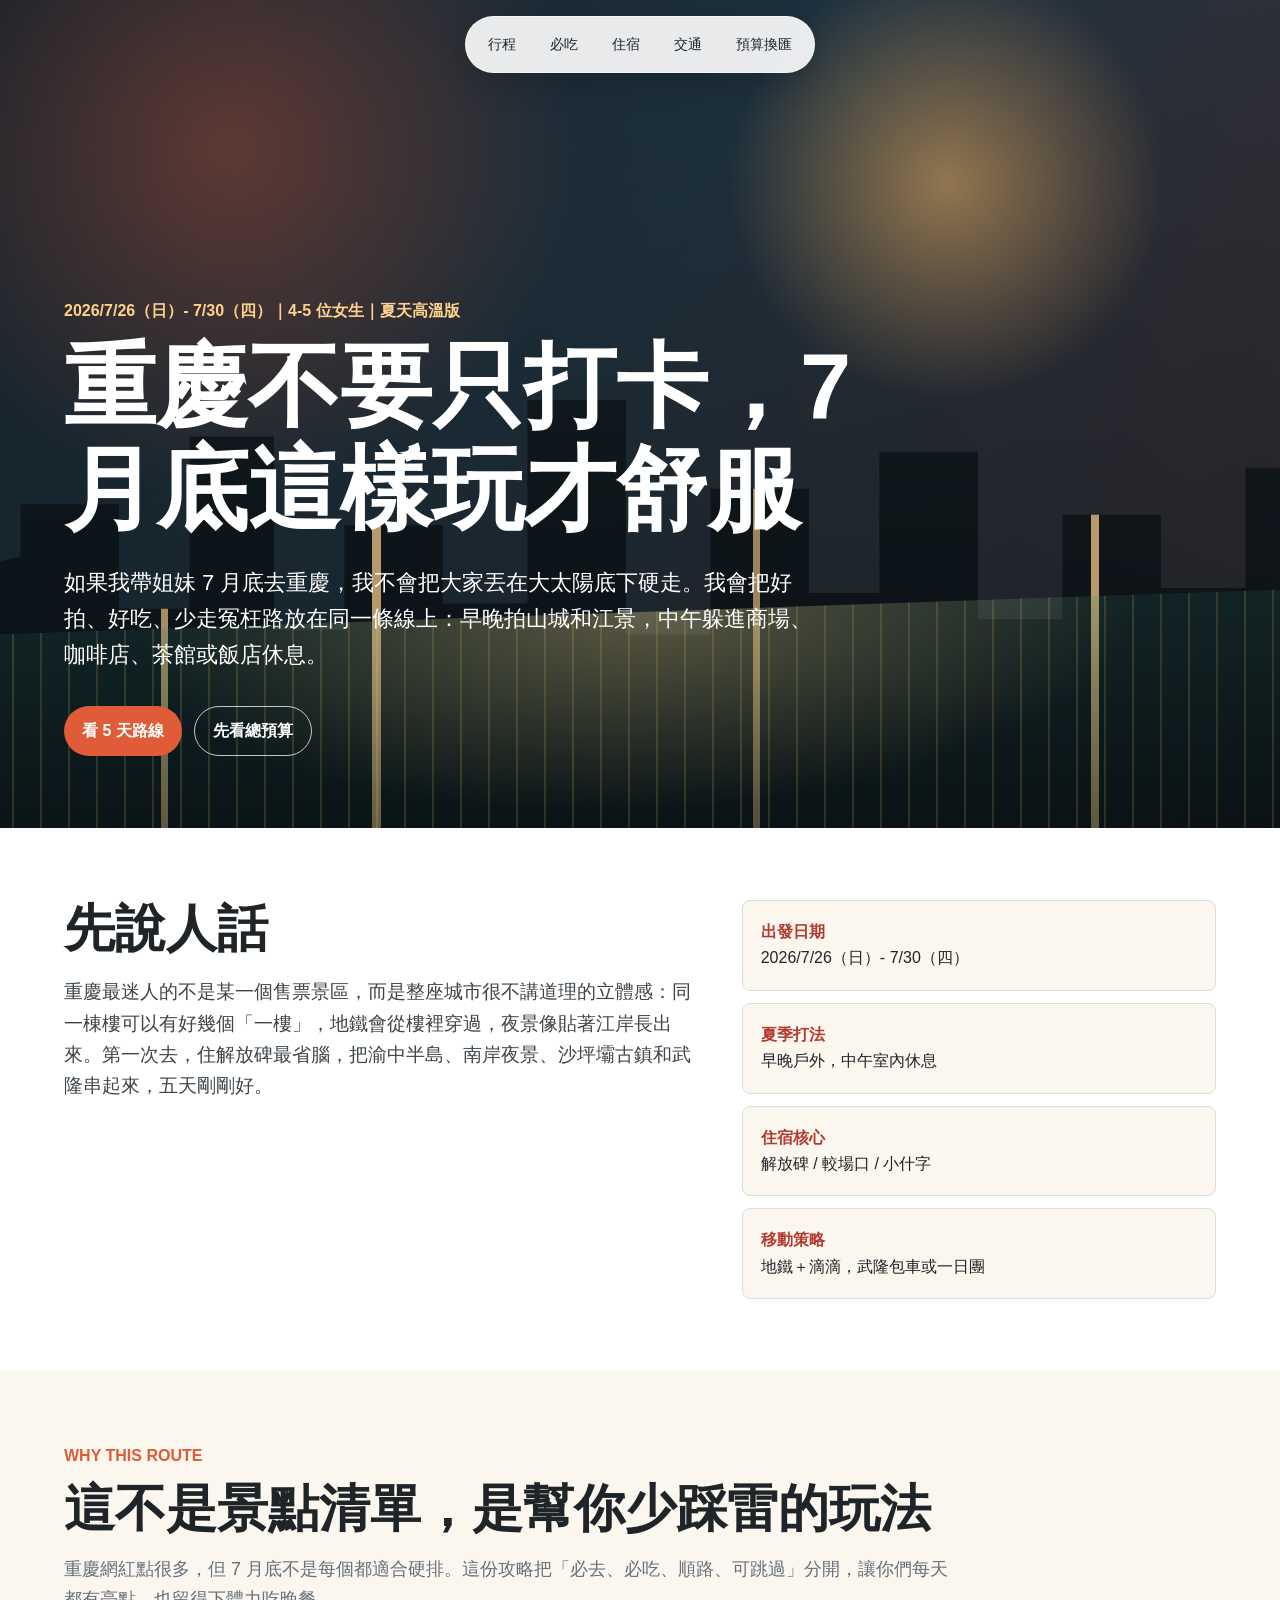
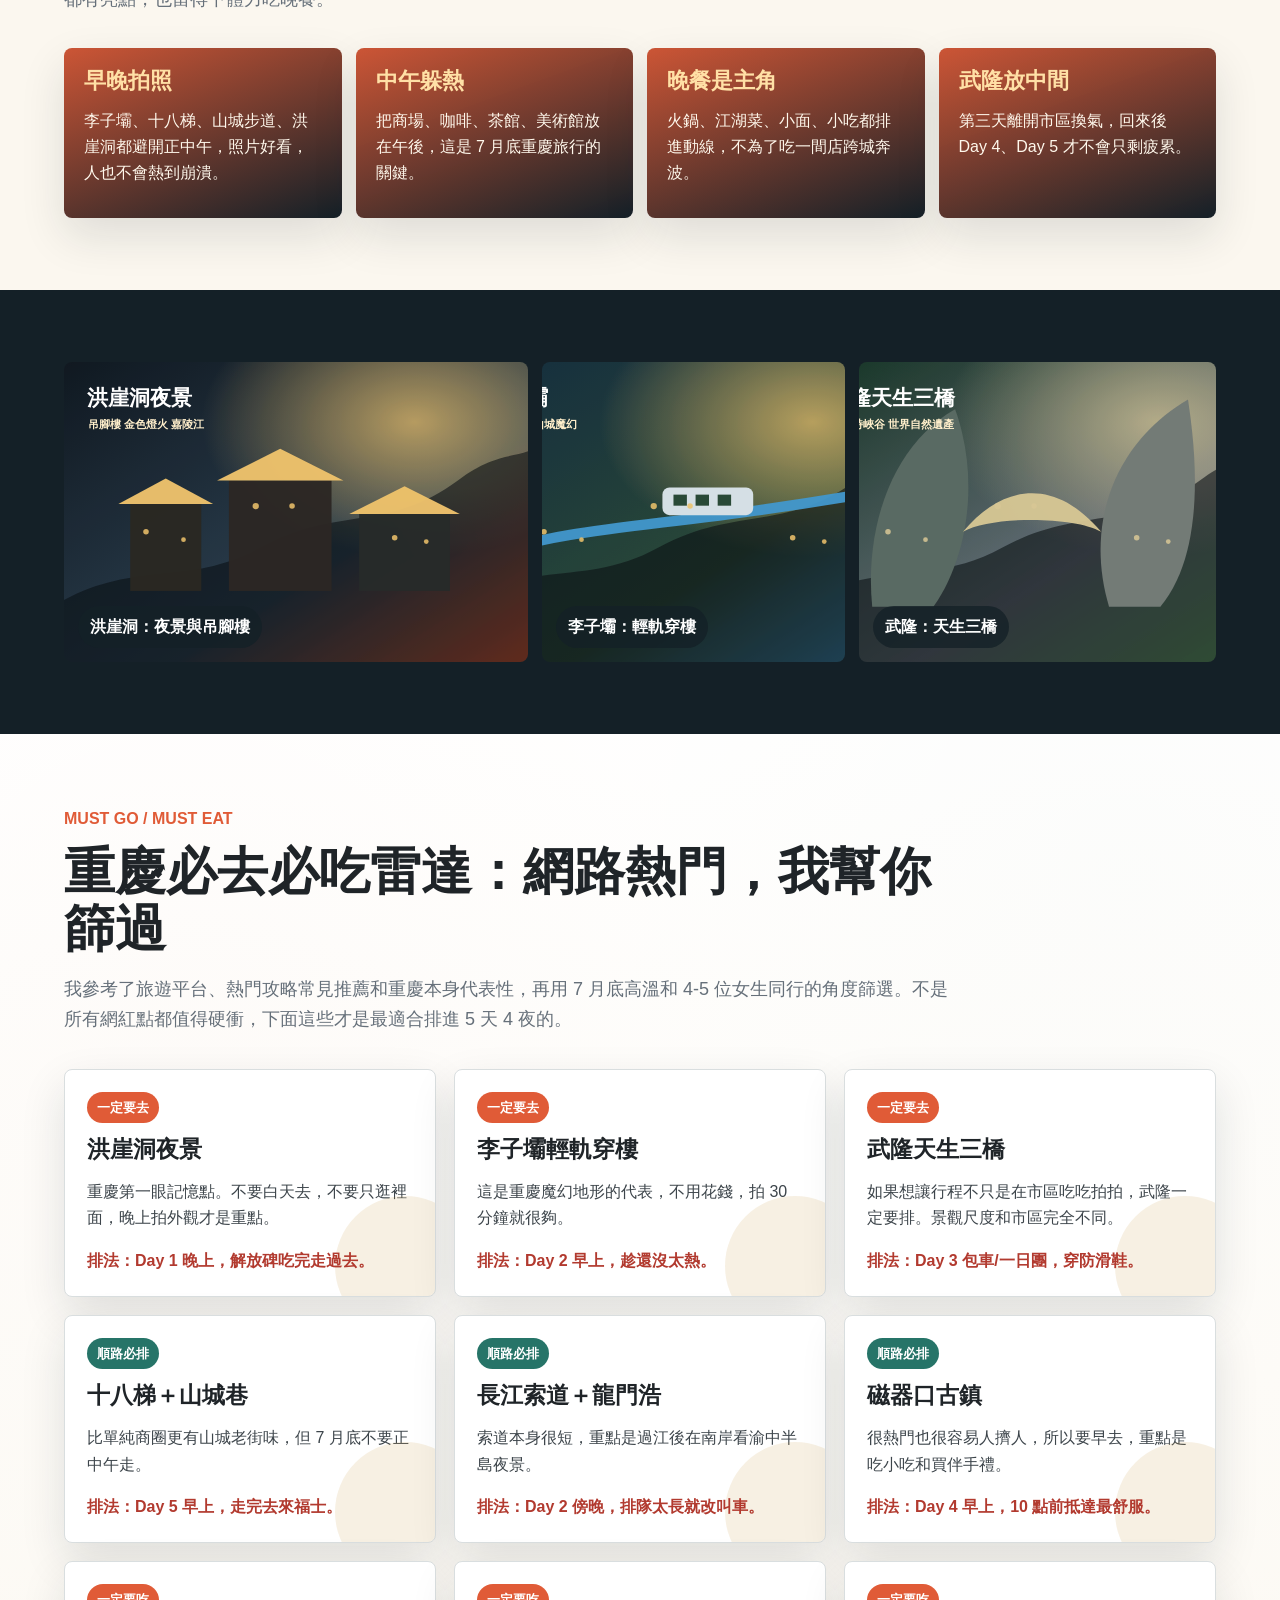
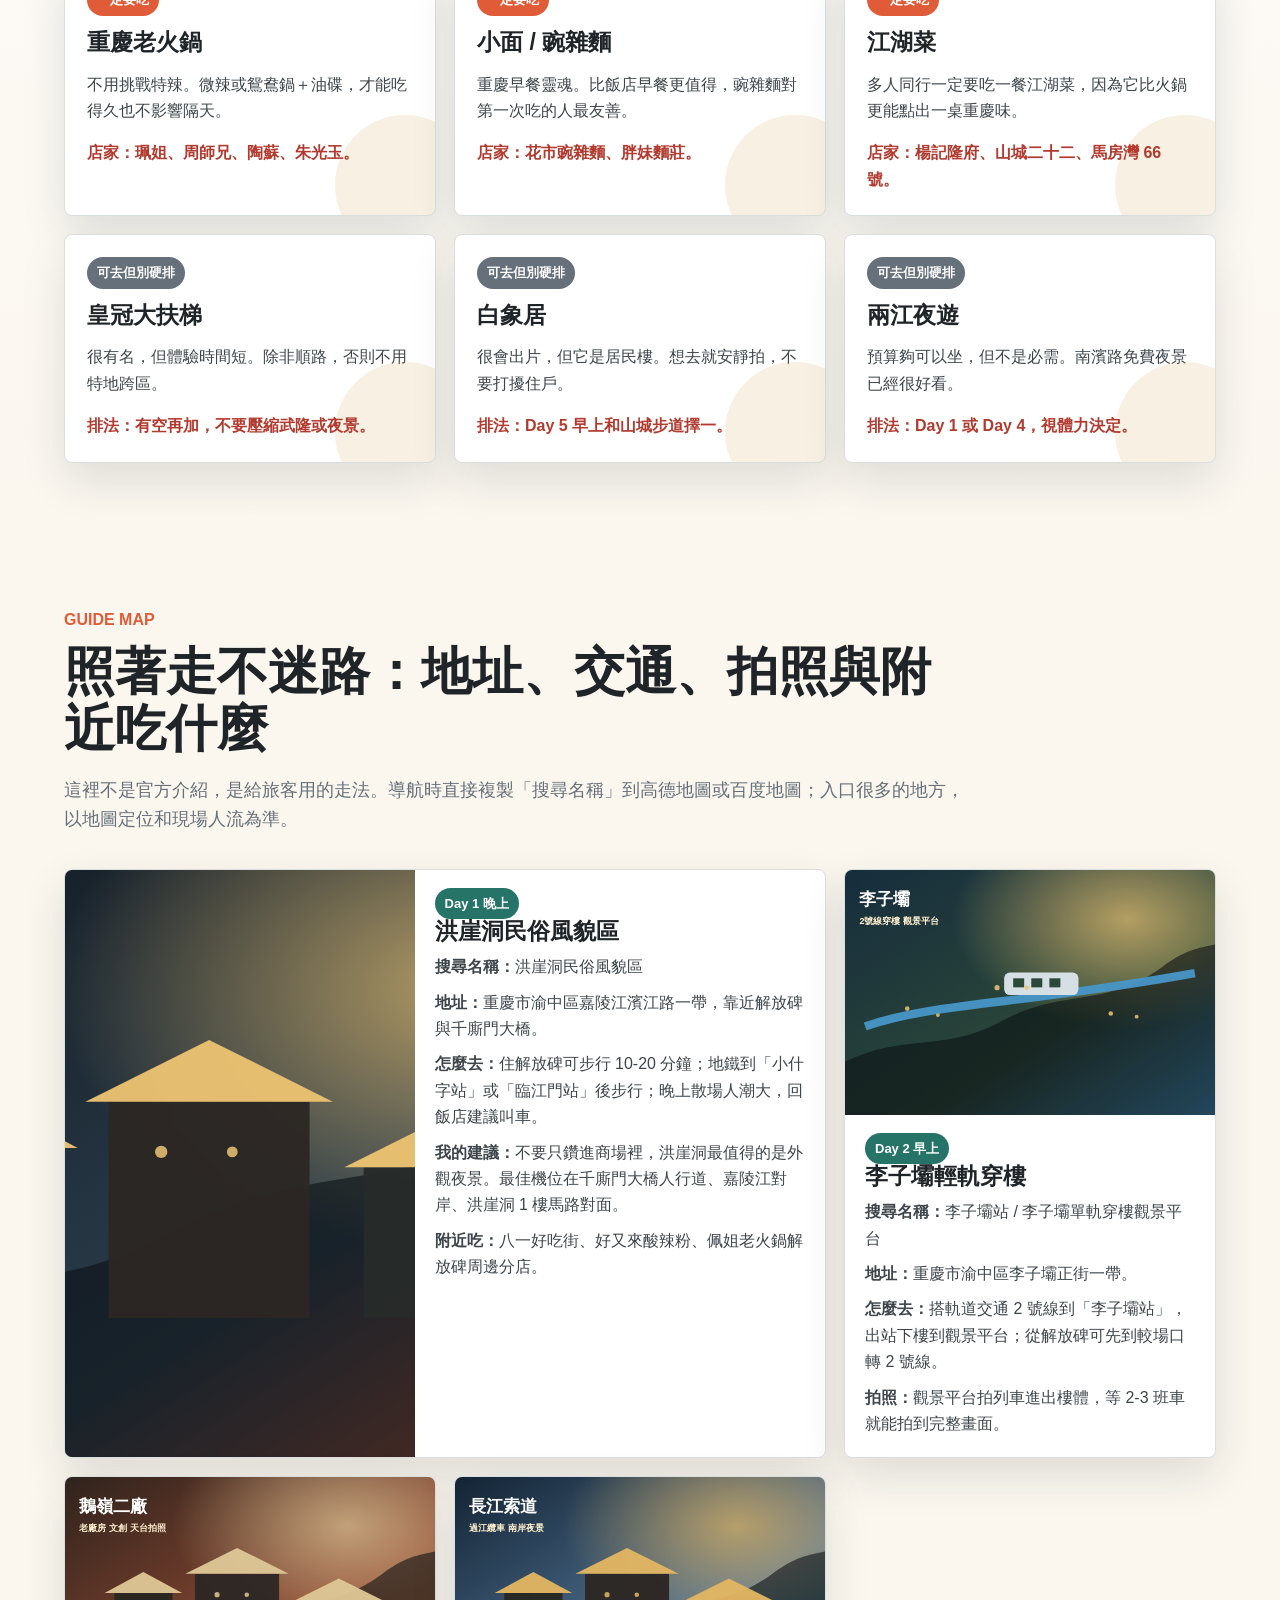
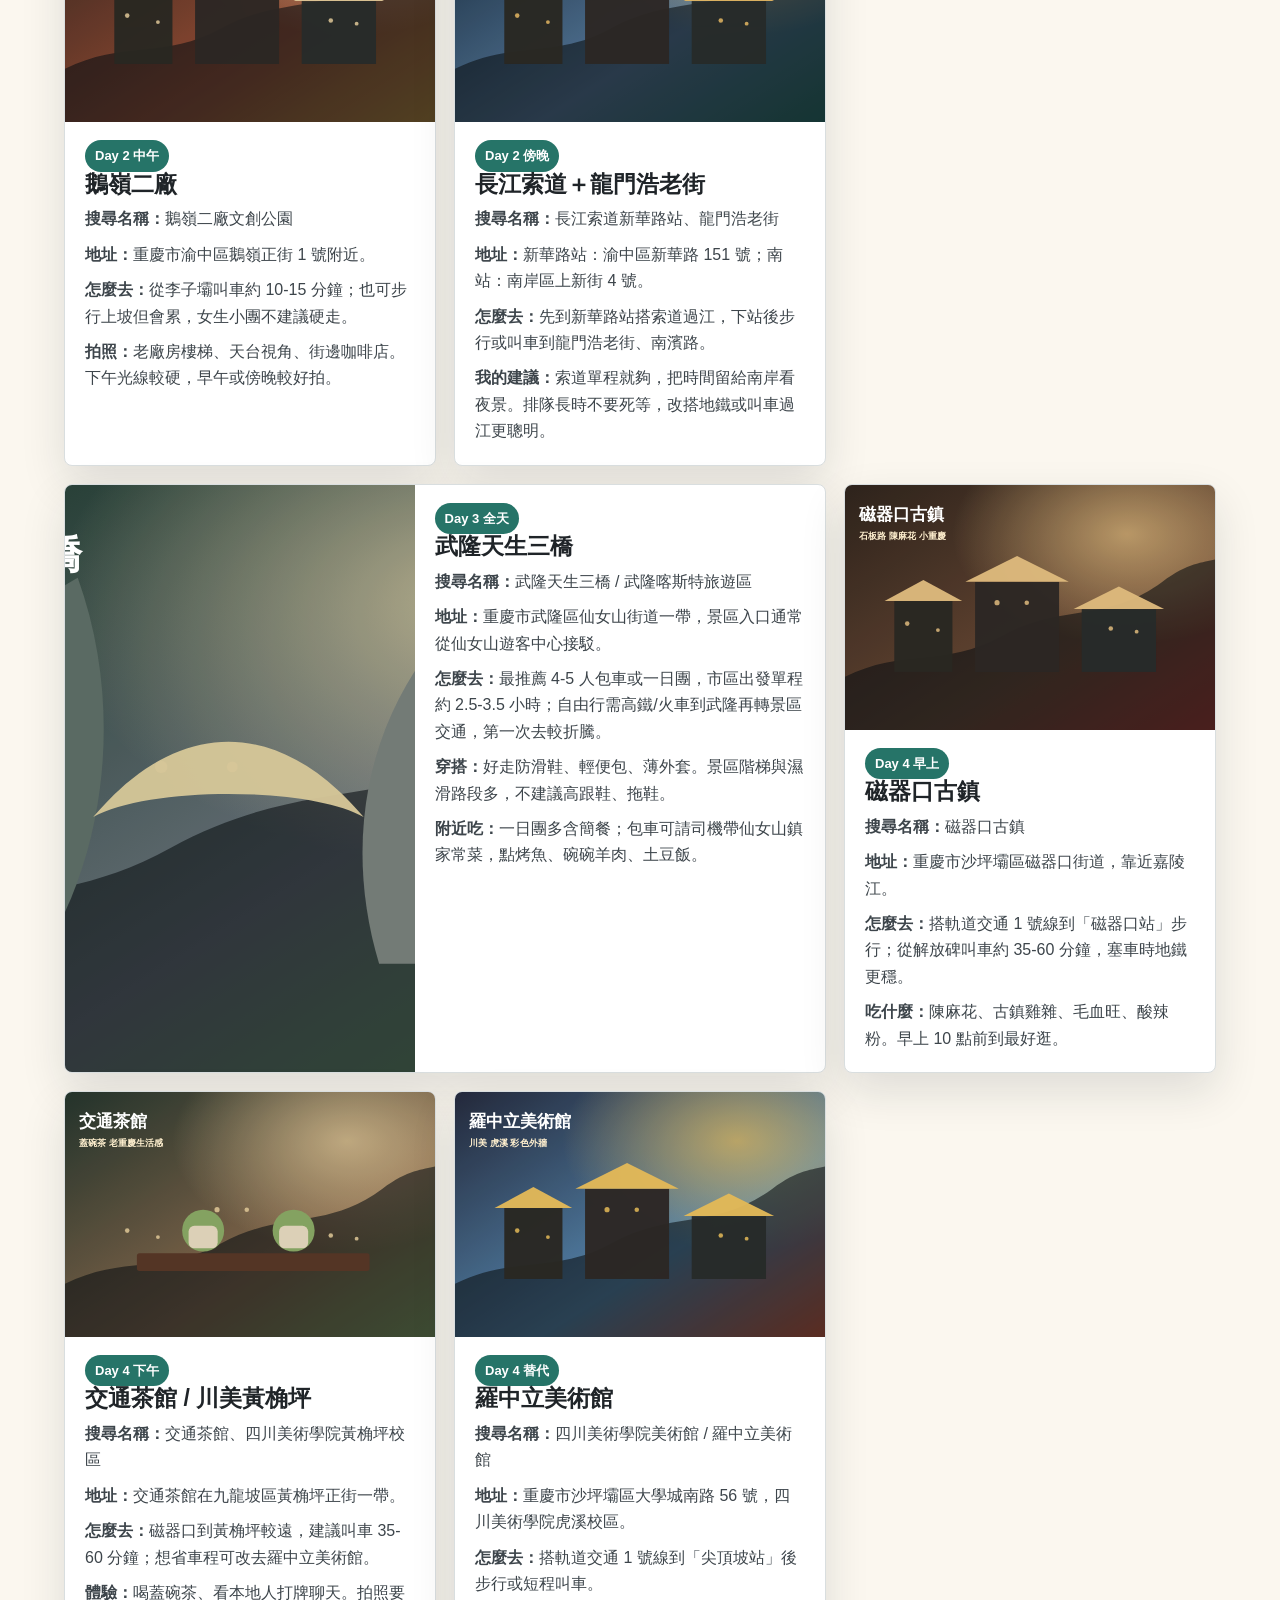
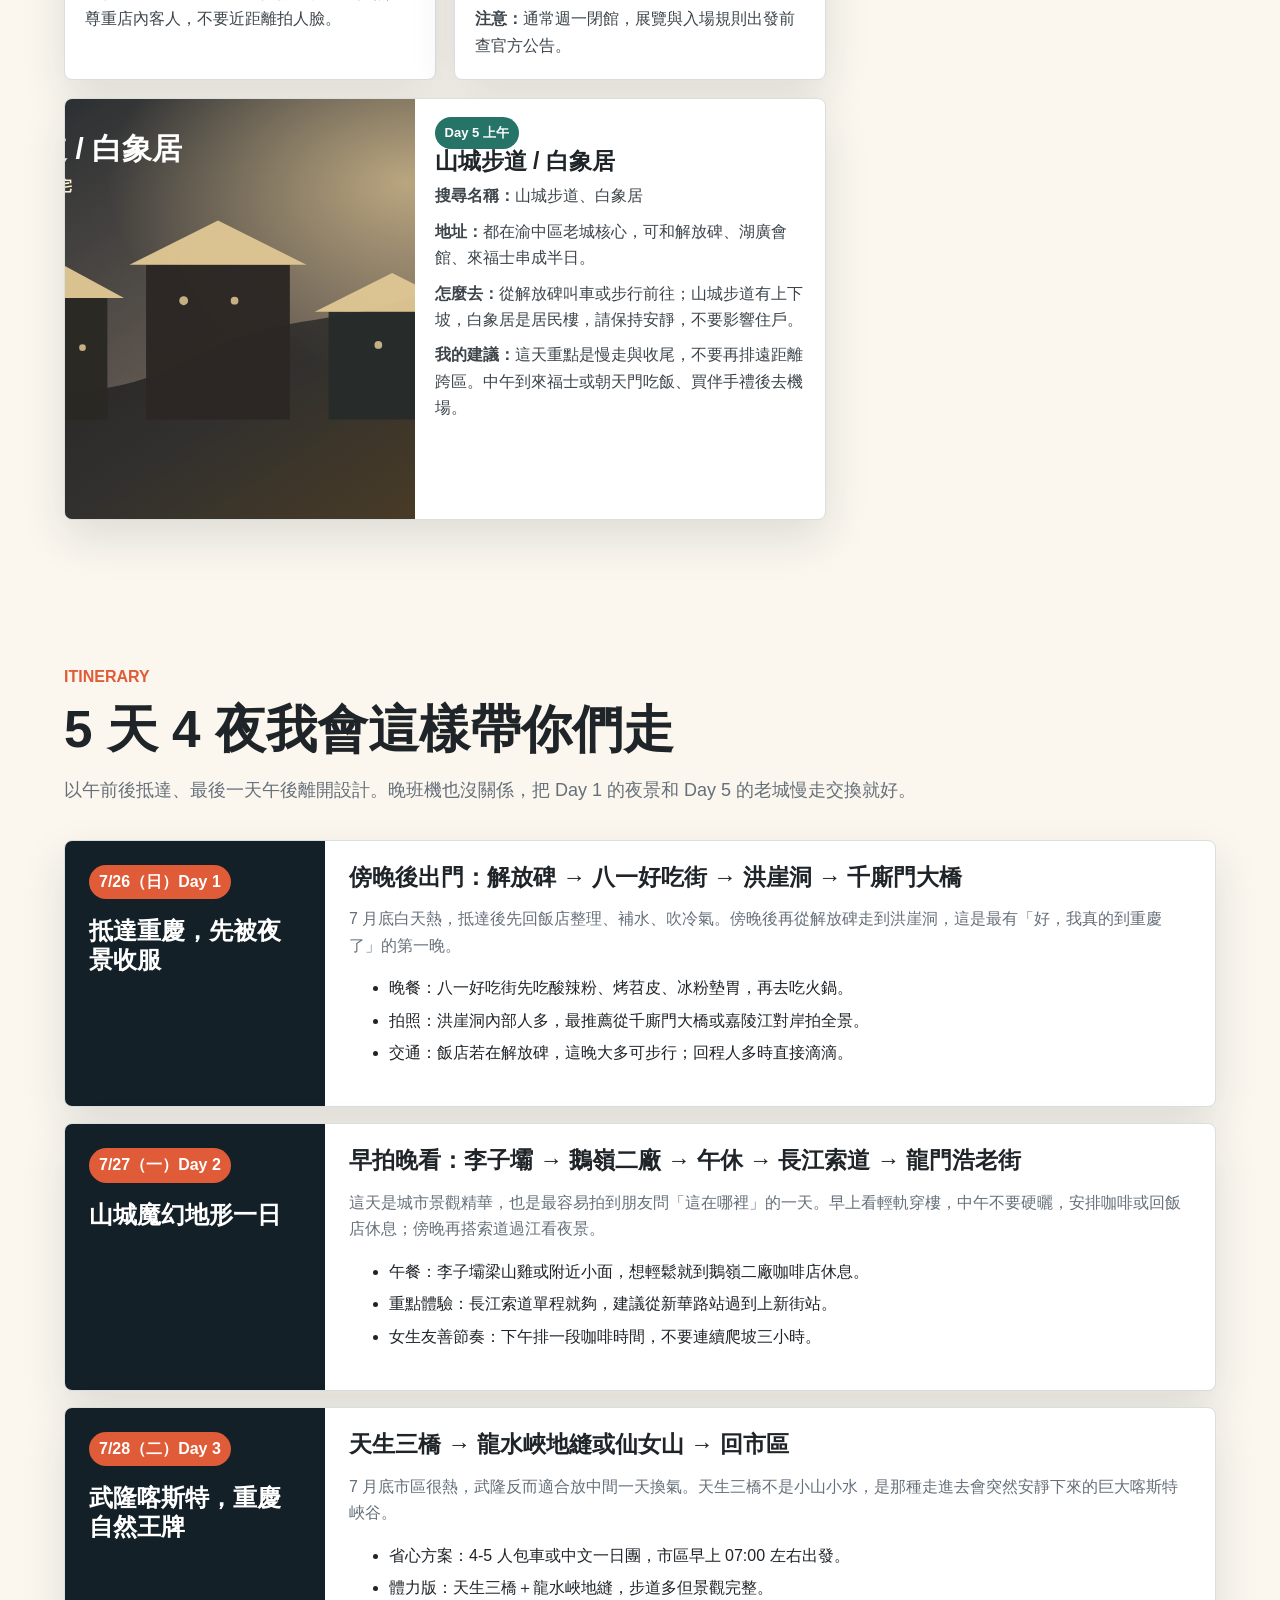
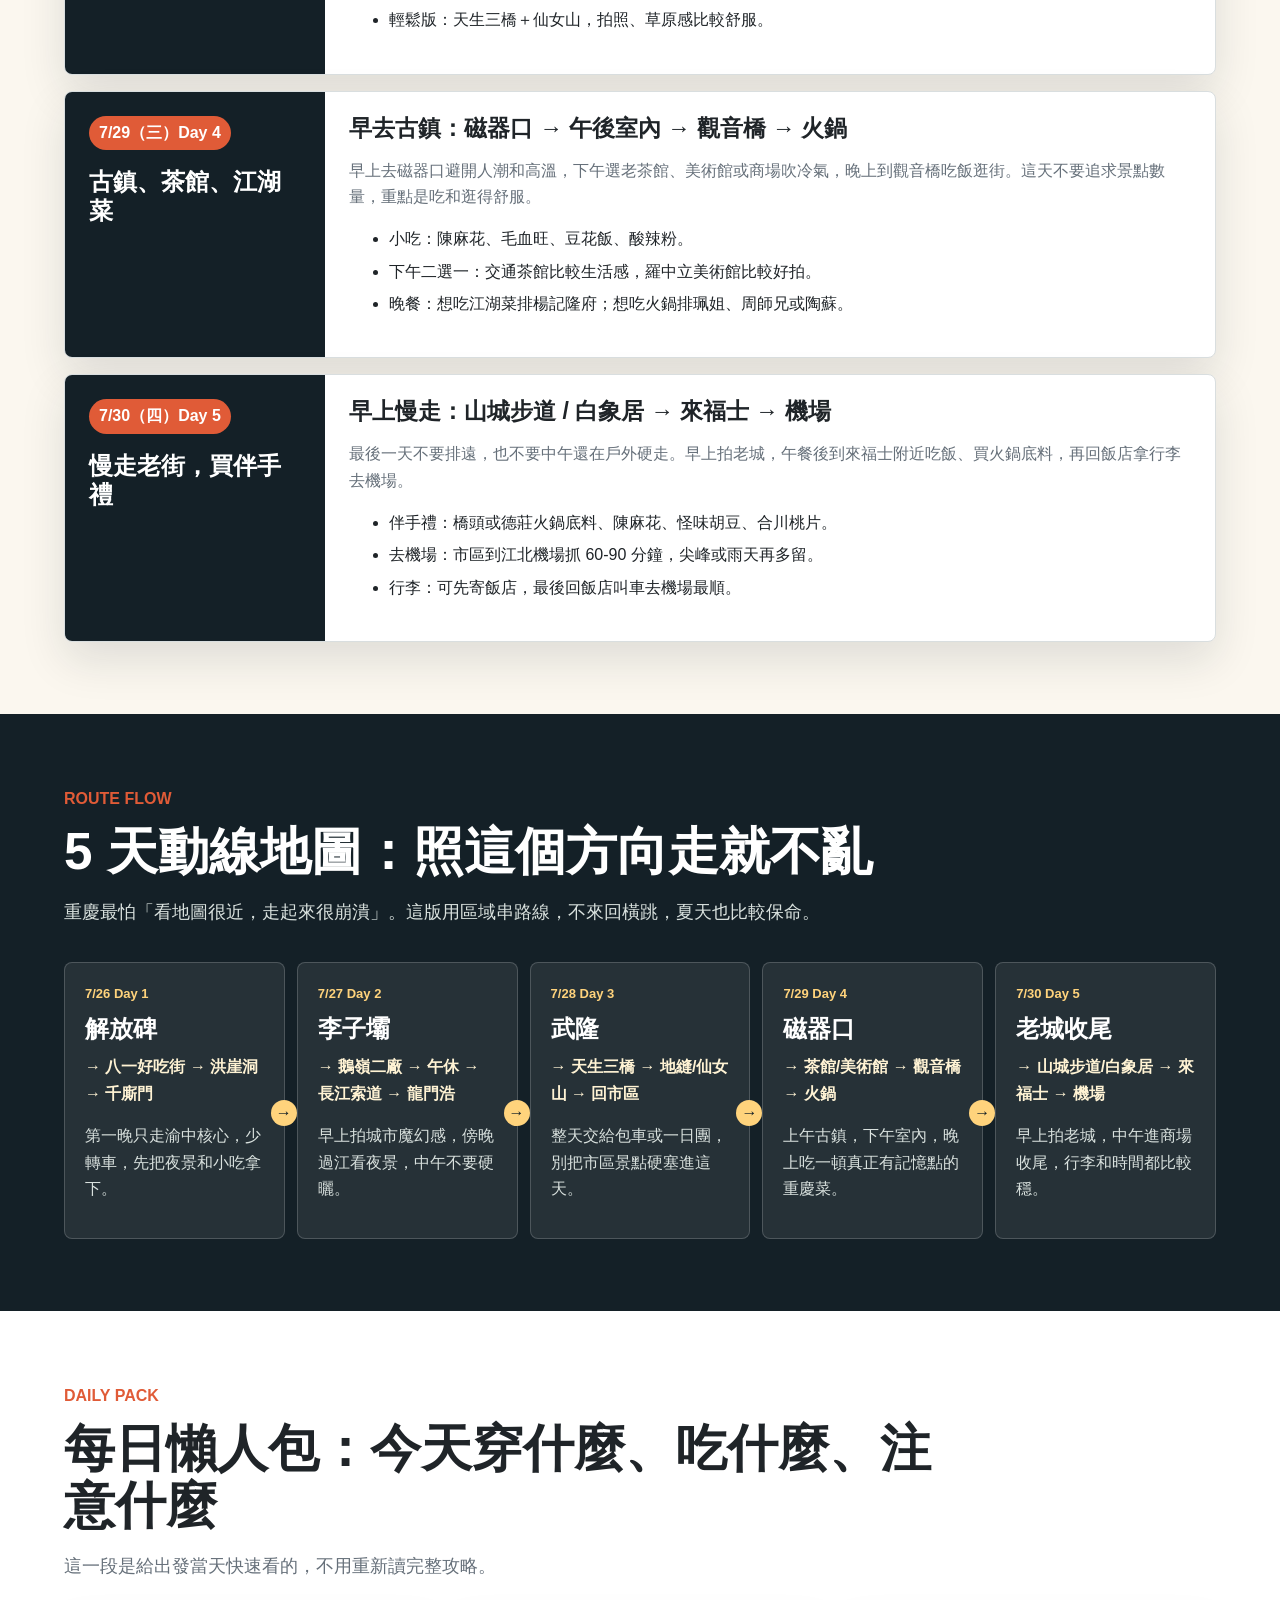
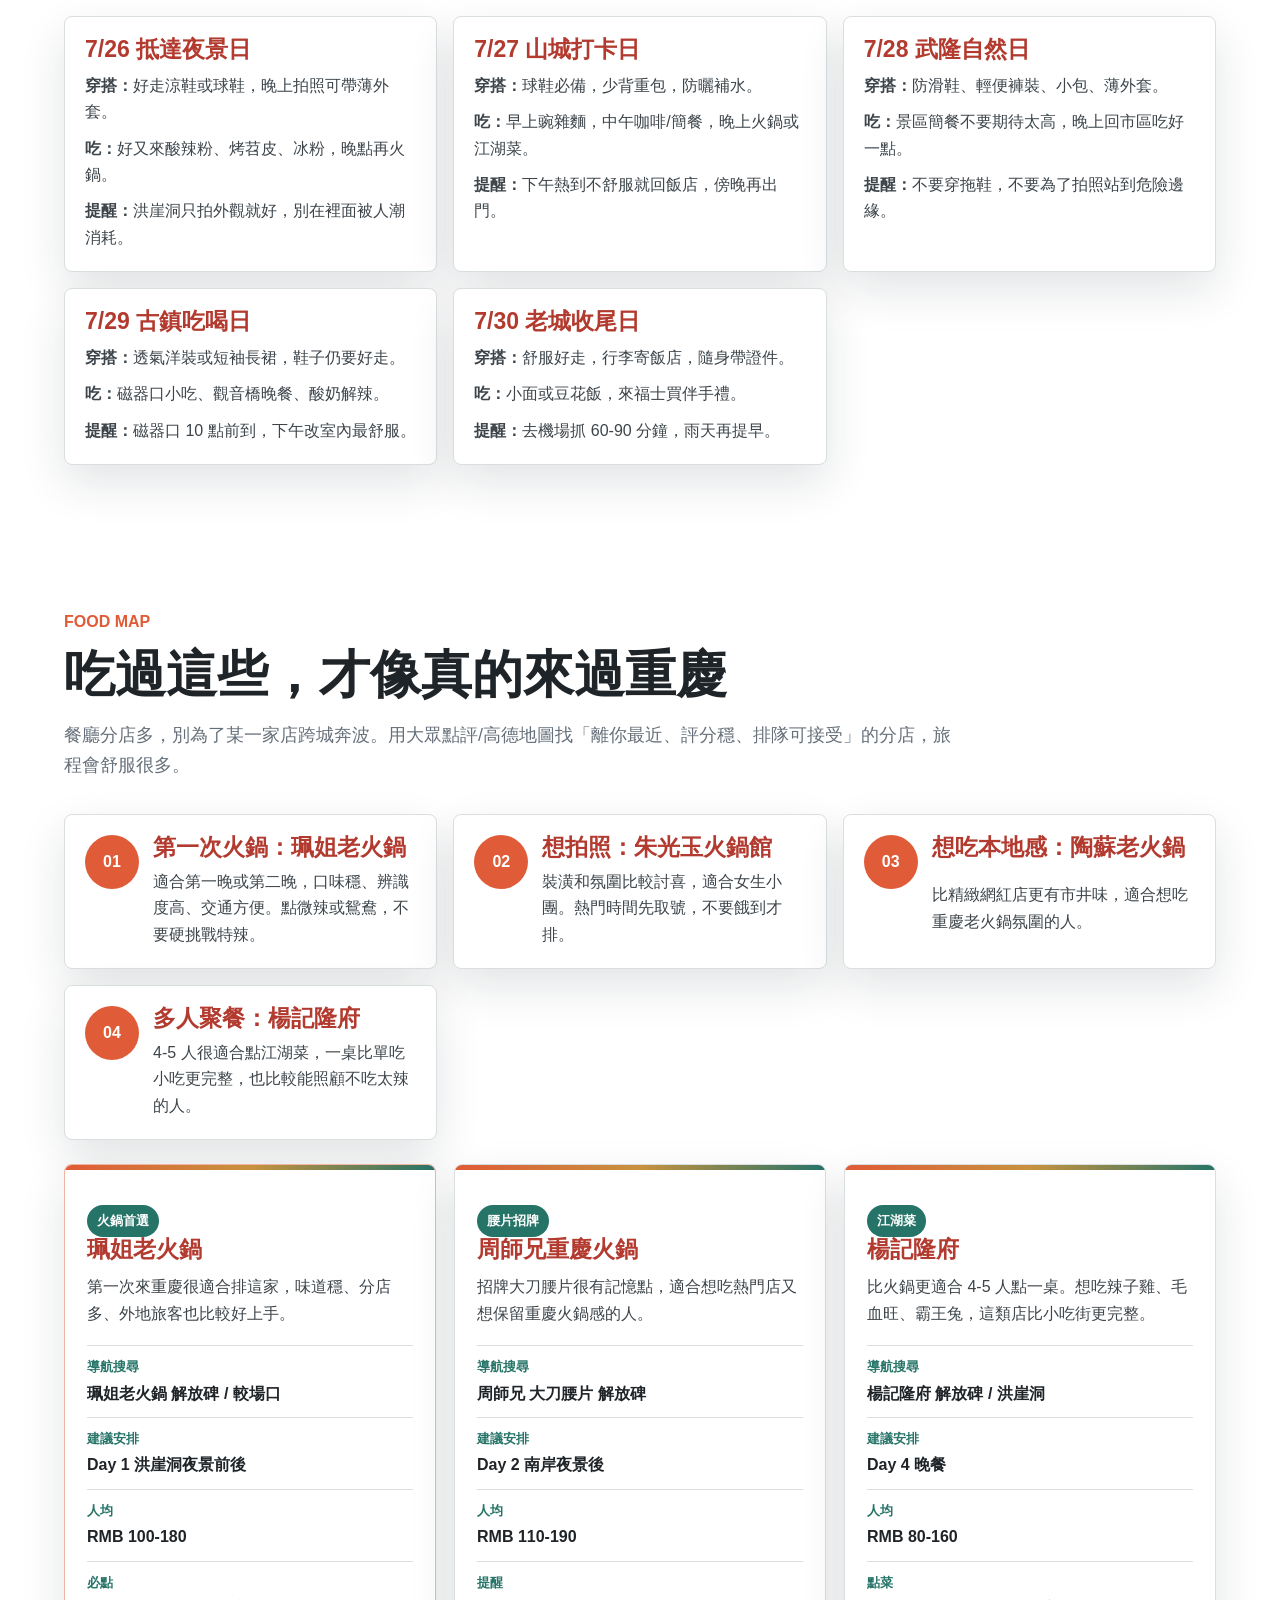
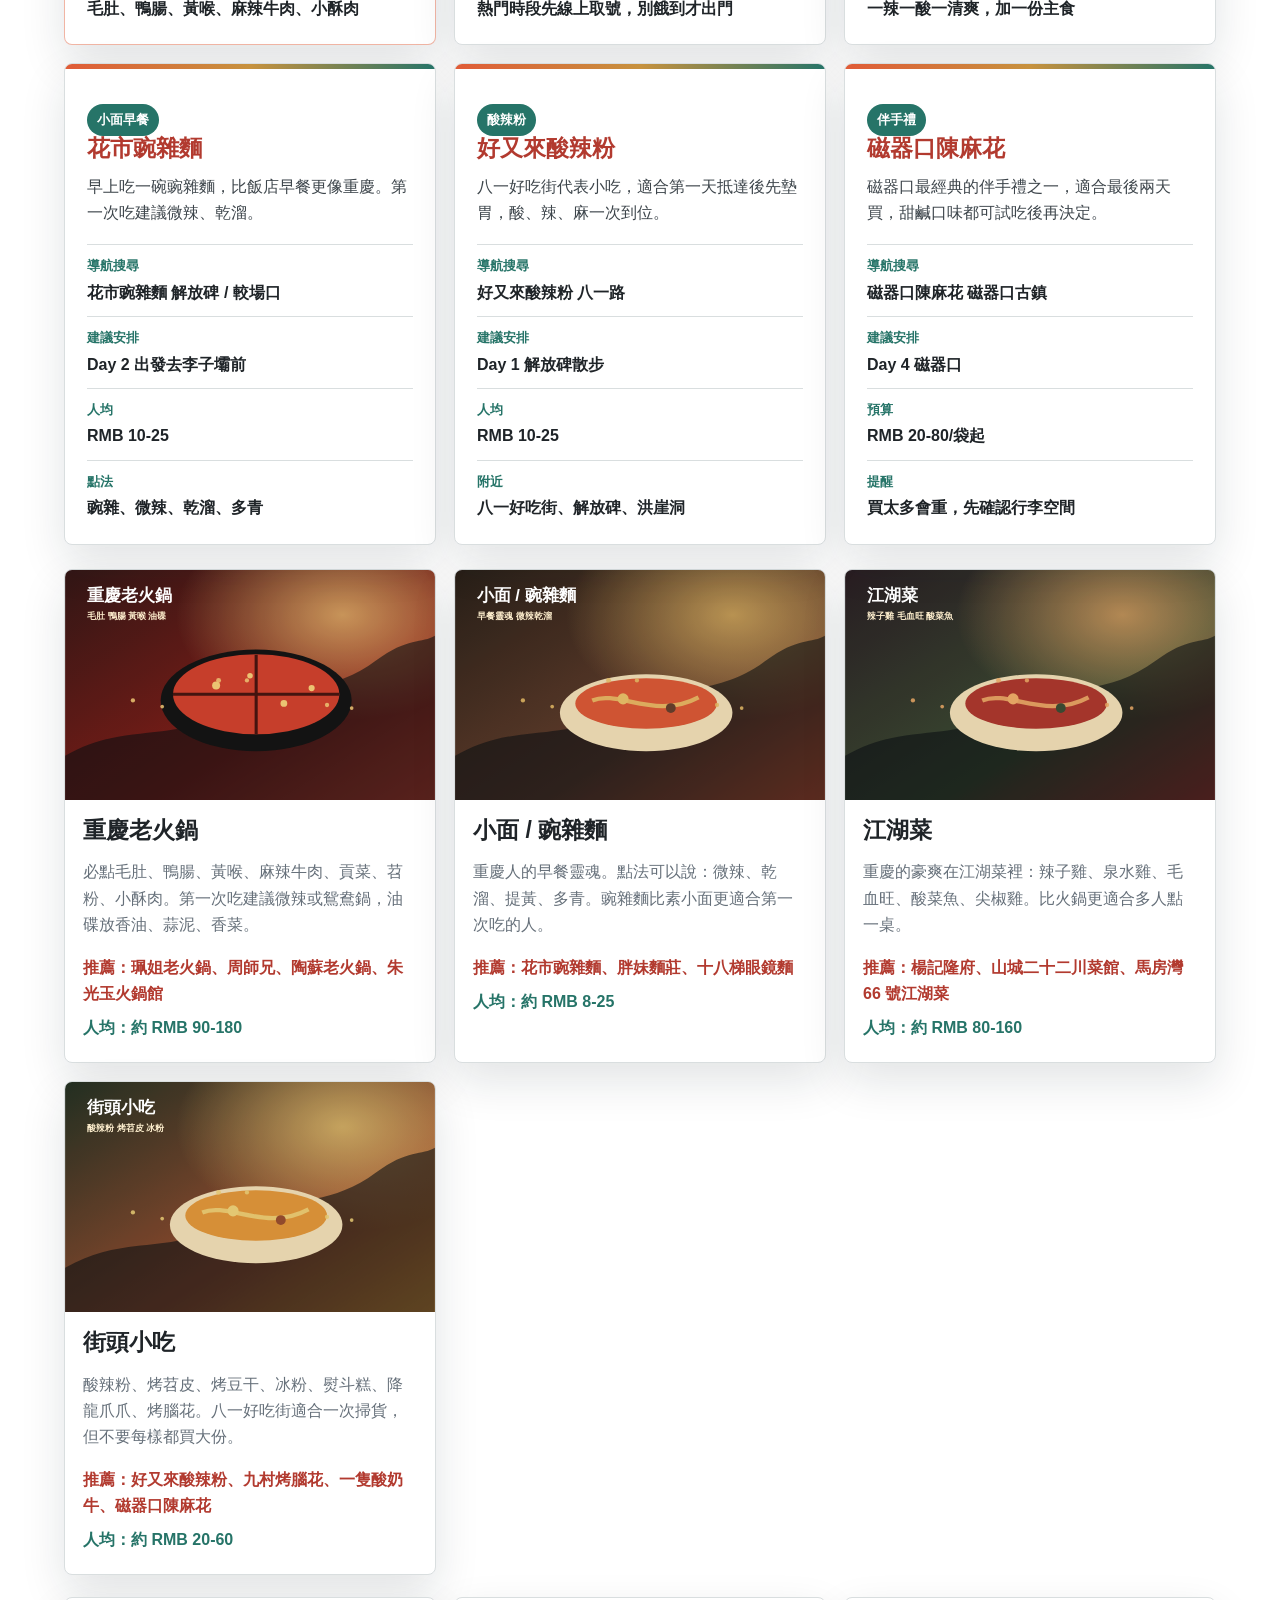
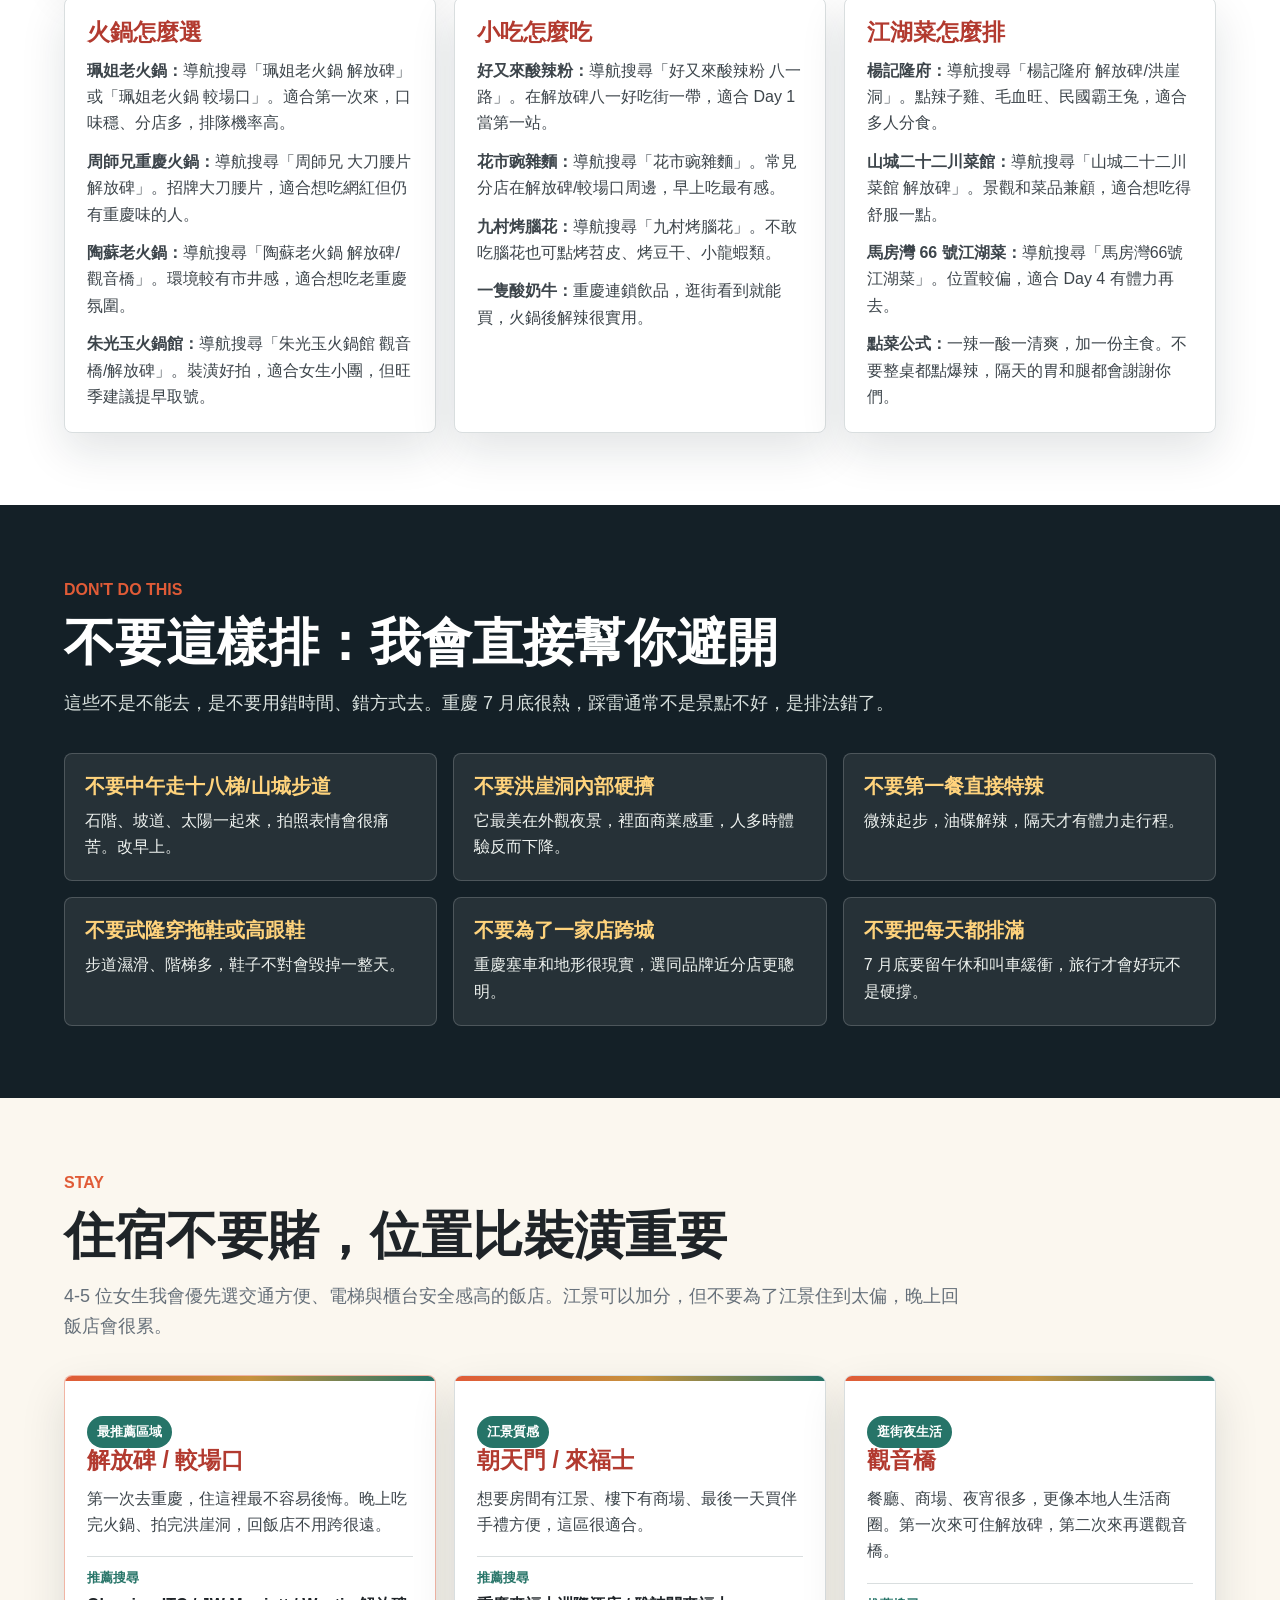
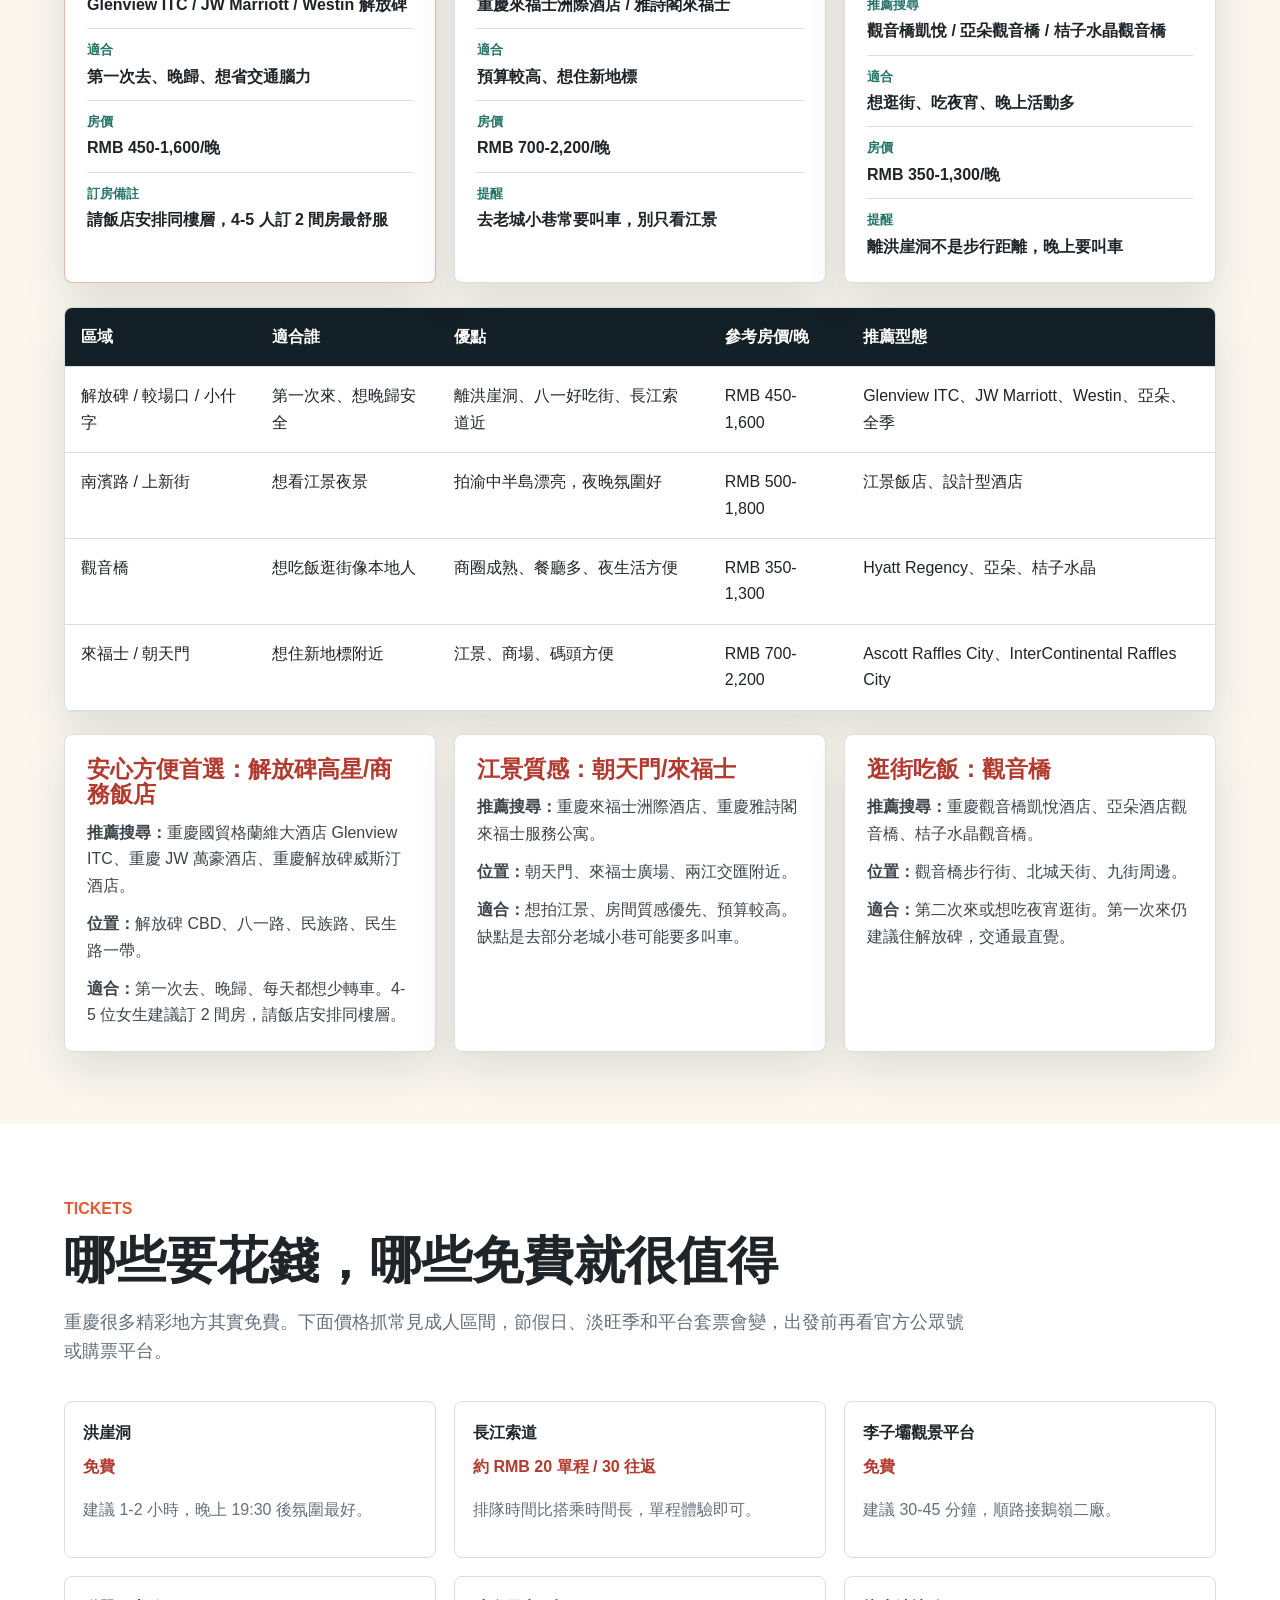
==== commit eeef30fa: "Add files via upload" ====
--- a/index.html
+++ b/index.html
@@ -51,14 +51,53 @@
 
 .hero {
   position: relative;
+  overflow: hidden;
   min-height: 92vh;
   display: grid;
   align-items: end;
   padding: 28px clamp(18px, 5vw, 72px) 72px;
   color: #fff;
   background:
-    linear-gradient(180deg, rgba(20, 32, 39, 0.2), rgba(20, 32, 39, 0.88)),
-    url("https://upload.wikimedia.org/wikipedia/commons/thumb/f/f4/Hongyadong%2C_Chongqing.jpg/1280px-Hongyadong%2C_Chongqing.jpg") center / cover;
+    radial-gradient(circle at 74% 22%, rgba(255, 190, 104, 0.5), transparent 19%),
+    radial-gradient(circle at 18% 18%, rgba(224, 91, 55, 0.35), transparent 28%),
+    linear-gradient(180deg, rgba(20, 32, 39, 0.12), rgba(20, 32, 39, 0.92)),
+    linear-gradient(135deg, #13212b 0%, #203442 42%, #512b2a 100%);
+}
+
+.hero::before {
+  content: "";
+  position: absolute;
+  inset: auto -5vw 0;
+  height: 58vh;
+  background:
+    linear-gradient(90deg, transparent 0 3%, rgba(255, 209, 141, 0.82) 3% 3.6%, transparent 3.6% 8%),
+    linear-gradient(90deg, transparent 0 16%, rgba(255, 209, 141, 0.7) 16% 16.5%, transparent 16.5% 24%),
+    linear-gradient(90deg, transparent 0 31%, rgba(255, 209, 141, 0.78) 31% 31.6%, transparent 31.6% 40%),
+    linear-gradient(90deg, transparent 0 58%, rgba(255, 209, 141, 0.65) 58% 58.5%, transparent 58.5% 70%),
+    linear-gradient(90deg, transparent 0 82%, rgba(255, 209, 141, 0.78) 82% 82.6%, transparent 82.6% 100%),
+    linear-gradient(0deg, rgba(9, 14, 17, 0.98), rgba(13, 22, 27, 0.88));
+  clip-path: polygon(
+    0 52%, 6% 48%, 6% 38%, 13% 38%, 13% 58%, 18% 58%, 18% 25%, 24% 25%, 24% 62%,
+    29% 62%, 29% 42%, 36% 42%, 36% 57%, 42% 57%, 42% 18%, 49% 18%, 49% 63%,
+    55% 63%, 55% 35%, 62% 35%, 62% 55%, 67% 55%, 67% 28%, 74% 28%, 74% 60%,
+    80% 60%, 80% 40%, 87% 40%, 87% 54%, 93% 54%, 93% 31%, 100% 31%, 100% 100%, 0 100%
+  );
+  opacity: 0.9;
+}
+
+.hero::after {
+  content: "";
+  position: absolute;
+  left: -10vw;
+  right: -10vw;
+  bottom: -10vh;
+  height: 34vh;
+  background:
+    radial-gradient(ellipse at 50% 0%, rgba(255, 205, 126, 0.32), transparent 46%),
+    repeating-linear-gradient(90deg, rgba(255, 202, 116, 0.16) 0 2px, transparent 2px 28px),
+    linear-gradient(180deg, rgba(38, 116, 104, 0.18), rgba(9, 14, 17, 0.65));
+  transform: skewY(-2deg);
+  opacity: 0.95;
 }
 
 .topbar {
@@ -94,6 +133,7 @@
 
 .hero__content {
   position: relative;
+  z-index: 1;
   max-width: 900px;
 }
 
@@ -216,6 +256,43 @@
 
 .quickfacts strong {
   color: var(--red);
+}
+
+.creator-note {
+  background: var(--paper);
+}
+
+.creator-grid {
+  display: grid;
+  grid-template-columns: repeat(4, minmax(0, 1fr));
+  gap: 14px;
+}
+
+.creator-grid article {
+  min-height: 170px;
+  padding: 20px;
+  color: #fff;
+  background:
+    linear-gradient(160deg, rgba(224, 91, 55, 0.9), rgba(20, 32, 39, 0.96)),
+    var(--night);
+  border-radius: 8px;
+  box-shadow: var(--shadow);
+}
+
+.creator-grid strong,
+.creator-grid span {
+  display: block;
+}
+
+.creator-grid strong {
+  margin-bottom: 14px;
+  color: #ffe0a6;
+  font-size: 22px;
+  line-height: 1.15;
+}
+
+.creator-grid span {
+  color: #fff8ec;
 }
 
 .photo-strip {
@@ -532,6 +609,167 @@
   color: var(--red);
 }
 
+.route-map-section {
+  background: var(--night);
+  color: #fff;
+}
+
+.route-map-section .section__head p:not(.kicker) {
+  color: #d9e1de;
+}
+
+.flow-grid {
+  display: grid;
+  grid-template-columns: repeat(5, minmax(0, 1fr));
+  gap: 12px;
+}
+
+.flow-grid article {
+  position: relative;
+  min-height: 240px;
+  padding: 20px;
+  background: rgba(255, 255, 255, 0.08);
+  border: 1px solid rgba(255, 255, 255, 0.18);
+  border-radius: 8px;
+}
+
+.flow-grid article:not(:last-child)::after {
+  content: "→";
+  position: absolute;
+  top: 50%;
+  right: -13px;
+  z-index: 1;
+  width: 26px;
+  height: 26px;
+  display: grid;
+  place-items: center;
+  color: var(--night);
+  background: #ffd37c;
+  border-radius: 50%;
+  font-weight: 900;
+}
+
+.flow-grid span,
+.flow-grid strong,
+.flow-grid em {
+  display: block;
+}
+
+.flow-grid span {
+  color: #ffd37c;
+  font-size: 13px;
+  font-weight: 900;
+}
+
+.flow-grid strong {
+  margin: 12px 0;
+  font-size: 24px;
+  line-height: 1.1;
+}
+
+.flow-grid em {
+  color: #fff3d4;
+  font-style: normal;
+  font-weight: 800;
+}
+
+.flow-grid p {
+  color: #d9e1de;
+}
+
+.pack-grid,
+.avoid-grid,
+.ranking {
+  display: grid;
+  grid-template-columns: repeat(3, minmax(0, 1fr));
+  gap: 16px;
+}
+
+.pack-grid article,
+.avoid-grid article,
+.ranking article {
+  padding: 20px;
+  background: #fff;
+  border: 1px solid var(--line);
+  border-radius: 8px;
+  box-shadow: var(--shadow);
+}
+
+.pack-grid h3 {
+  color: var(--red);
+}
+
+.pack-grid p {
+  margin: 10px 0 0;
+  color: #3d454b;
+}
+
+.ranking {
+  margin-bottom: 24px;
+}
+
+.ranking article {
+  display: grid;
+  grid-template-columns: 54px minmax(0, 1fr);
+  column-gap: 14px;
+  align-items: start;
+}
+
+.ranking span {
+  grid-row: span 2;
+  display: grid;
+  place-items: center;
+  width: 54px;
+  height: 54px;
+  color: #fff;
+  background: var(--chili);
+  border-radius: 50%;
+  font-weight: 900;
+}
+
+.ranking h3 {
+  color: var(--red);
+}
+
+.ranking p {
+  grid-column: 2;
+  margin: 8px 0 0;
+  color: #3d454b;
+}
+
+.avoid-section {
+  background:
+    linear-gradient(180deg, rgba(20, 32, 39, 0.96), rgba(20, 32, 39, 0.9)),
+    var(--night);
+  color: #fff;
+}
+
+.avoid-section .section__head p:not(.kicker) {
+  color: #d9e1de;
+}
+
+.avoid-grid article {
+  background: rgba(255, 255, 255, 0.08);
+  border-color: rgba(255, 255, 255, 0.18);
+  box-shadow: none;
+}
+
+.avoid-grid strong,
+.avoid-grid span {
+  display: block;
+}
+
+.avoid-grid strong {
+  color: #ffd37c;
+  font-size: 20px;
+  line-height: 1.2;
+}
+
+.avoid-grid span {
+  margin-top: 10px;
+  color: #eef2ef;
+}
+
 .table-wrap {
   overflow-x: auto;
   background: #fff;
@@ -687,10 +925,15 @@
   .hotel-picks,
   .directory-grid,
   .radar-grid,
+  .flow-grid,
+  .pack-grid,
+  .avoid-grid,
+  .ranking,
   .split,
   .money-grid,
   .budget-result,
   .checklist,
+  .creator-grid,
   .day,
   .spot-card.wide {
     grid-template-columns: 1fr;
@@ -706,6 +949,13 @@
 
   .photo-strip {
     grid-template-columns: 1fr;
+  }
+
+  .flow-grid article:not(:last-child)::after {
+    top: auto;
+    right: 20px;
+    bottom: -13px;
+    transform: rotate(90deg);
   }
 }
 
@@ -778,17 +1028,43 @@
         </div>
       </section>
 
+      <section class="section creator-note">
+        <div class="section__head">
+          <p class="kicker">Why This Route</p>
+          <h2>這不是景點清單，是幫你少踩雷的玩法</h2>
+          <p>重慶網紅點很多，但 7 月底不是每個都適合硬排。這份攻略把「必去、必吃、順路、可跳過」分開，讓你們每天都有亮點，也留得下體力吃晚餐。</p>
+        </div>
+        <div class="creator-grid">
+          <article>
+            <strong>早晚拍照</strong>
+            <span>李子壩、十八梯、山城步道、洪崖洞都避開正中午，照片好看，人也不會熱到崩潰。</span>
+          </article>
+          <article>
+            <strong>中午躲熱</strong>
+            <span>把商場、咖啡、茶館、美術館放在午後，這是 7 月底重慶旅行的關鍵。</span>
+          </article>
+          <article>
+            <strong>晚餐是主角</strong>
+            <span>火鍋、江湖菜、小面、小吃都排進動線，不為了吃一間店跨城奔波。</span>
+          </article>
+          <article>
+            <strong>武隆放中間</strong>
+            <span>第三天離開市區換氣，回來後 Day 4、Day 5 才不會只剩疲累。</span>
+          </article>
+        </div>
+      </section>
+
       <section class="photo-strip" aria-label="重慶旅行代表畫面">
         <figure>
-          <img src="https://upload.wikimedia.org/wikipedia/commons/thumb/f/f4/Hongyadong%2C_Chongqing.jpg/1280px-Hongyadong%2C_Chongqing.jpg" alt="重慶洪崖洞夜景" />
+          <img src="data:image/svg+xml;charset=UTF-8,%3Csvg%20xmlns%3D%22http%3A//www.w3.org/2000/svg%22%20viewBox%3D%220%200%201200%20760%22%3E%0A%3Cdefs%3E%3ClinearGradient%20id%3D%22g%22%20x1%3D%220%22%20x2%3D%221%22%20y1%3D%220%22%20y2%3D%221%22%3E%3Cstop%20offset%3D%220%22%20stop-color%3D%22%23121a22%22/%3E%3Cstop%20offset%3D%22.62%22%20stop-color%3D%22%232f4353%22/%3E%3Cstop%20offset%3D%221%22%20stop-color%3D%22%23e45d36%22/%3E%3C/linearGradient%3E%3CradialGradient%20id%3D%22r%22%20cx%3D%2275%25%22%20cy%3D%2220%25%22%20r%3D%2245%25%22%3E%3Cstop%20offset%3D%220%22%20stop-color%3D%22%23ffd37c%22%20stop-opacity%3D%22.72%22/%3E%3Cstop%20offset%3D%221%22%20stop-color%3D%22%23ffd37c%22%20stop-opacity%3D%220%22/%3E%3C/radialGradient%3E%3C/defs%3E%0A%3Crect%20width%3D%221200%22%20height%3D%22760%22%20fill%3D%22url%28%23g%29%22/%3E%3Crect%20width%3D%221200%22%20height%3D%22760%22%20fill%3D%22url%28%23r%29%22/%3E%3Cpath%20d%3D%22M0%20610%20C190%20500%20330%20570%20510%20470%20C700%20365%20835%20430%201010%20300%20C1110%20225%201160%20245%201200%20220%20L1200%20760%20L0%20760%20Z%22%20fill%3D%22%230b1114%22%20opacity%3D%22.58%22/%3E%3Cg%20opacity%3D%22.96%22%3E%3Crect%20x%3D%22180%22%20y%3D%22360%22%20width%3D%22180%22%20height%3D%22220%22%20fill%3D%22%232d2b25%22/%3E%3Cpath%20d%3D%22M150%20360%20L270%20295%20L390%20360%20Z%22%20fill%3D%22%23ffd37c%22/%3E%3Crect%20x%3D%22430%22%20y%3D%22300%22%20width%3D%22260%22%20height%3D%22280%22%20fill%3D%22%23302a27%22/%3E%3Cpath%20d%3D%22M400%20300%20L560%20220%20L720%20300%20Z%22%20fill%3D%22%23ffd37c%22/%3E%3Crect%20x%3D%22760%22%20y%3D%22385%22%20width%3D%22230%22%20height%3D%22195%22%20fill%3D%22%232a2f2d%22/%3E%3Cpath%20d%3D%22M735%20385%20L875%20315%20L1015%20385%20Z%22%20fill%3D%22%23ffd37c%22/%3E%3C/g%3E%0A%3Cg%20fill%3D%22%23ffd37c%22%20opacity%3D%22.86%22%3E%3Ccircle%20cx%3D%22220%22%20cy%3D%22430%22%20r%3D%227%22/%3E%3Ccircle%20cx%3D%22315%22%20cy%3D%22450%22%20r%3D%226%22/%3E%3Ccircle%20cx%3D%22498%22%20cy%3D%22365%22%20r%3D%228%22/%3E%3Ccircle%20cx%3D%22590%22%20cy%3D%22365%22%20r%3D%227%22/%3E%3Ccircle%20cx%3D%22850%22%20cy%3D%22445%22%20r%3D%227%22/%3E%3Ccircle%20cx%3D%22930%22%20cy%3D%22455%22%20r%3D%226%22/%3E%3C/g%3E%0A%3Crect%20x%3D%220%22%20y%3D%220%22%20width%3D%221200%22%20height%3D%22760%22%20fill%3D%22%23000%22%20opacity%3D%22.08%22/%3E%3Ctext%20x%3D%2270%22%20y%3D%22108%22%20font-family%3D%22Arial%2C%20sans-serif%22%20font-size%3D%2254%22%20font-weight%3D%22800%22%20fill%3D%22%23fff%22%3E%E6%B4%AA%E5%B4%96%E6%B4%9E%E5%A4%9C%E6%99%AF%3C/text%3E%3Ctext%20x%3D%2272%22%20y%3D%22166%22%20font-family%3D%22Arial%2C%20sans-serif%22%20font-size%3D%2228%22%20font-weight%3D%22700%22%20fill%3D%22%23fff0cf%22%3E%E5%90%8A%E8%85%B3%E6%A8%93%20%E9%87%91%E8%89%B2%E7%87%88%E7%81%AB%20%E5%98%89%E9%99%B5%E6%B1%9F%3C/text%3E%3C/svg%3E" alt="重慶洪崖洞夜景" />
           <figcaption>洪崖洞：夜景與吊腳樓</figcaption>
         </figure>
         <figure>
-          <img src="https://upload.wikimedia.org/wikipedia/commons/thumb/3/3d/Liziba_station_Chongqing_Rail_Transit_Line_2.jpg/1280px-Liziba_station_Chongqing_Rail_Transit_Line_2.jpg" alt="李子壩輕軌穿樓" />
+          <img src="data:image/svg+xml;charset=UTF-8,%3Csvg%20xmlns%3D%22http%3A//www.w3.org/2000/svg%22%20viewBox%3D%220%200%201200%20760%22%3E%0A%3Cdefs%3E%3ClinearGradient%20id%3D%22g%22%20x1%3D%220%22%20x2%3D%221%22%20y1%3D%220%22%20y2%3D%221%22%3E%3Cstop%20offset%3D%220%22%20stop-color%3D%22%23173042%22/%3E%3Cstop%20offset%3D%22.62%22%20stop-color%3D%22%232f4e3d%22/%3E%3Cstop%20offset%3D%221%22%20stop-color%3D%22%234da3d9%22/%3E%3C/linearGradient%3E%3CradialGradient%20id%3D%22r%22%20cx%3D%2275%25%22%20cy%3D%2220%25%22%20r%3D%2245%25%22%3E%3Cstop%20offset%3D%220%22%20stop-color%3D%22%23ffd37c%22%20stop-opacity%3D%22.72%22/%3E%3Cstop%20offset%3D%221%22%20stop-color%3D%22%23ffd37c%22%20stop-opacity%3D%220%22/%3E%3C/radialGradient%3E%3C/defs%3E%0A%3Crect%20width%3D%221200%22%20height%3D%22760%22%20fill%3D%22url%28%23g%29%22/%3E%3Crect%20width%3D%221200%22%20height%3D%22760%22%20fill%3D%22url%28%23r%29%22/%3E%3Cpath%20d%3D%22M0%20610%20C190%20500%20330%20570%20510%20470%20C700%20365%20835%20430%201010%20300%20C1110%20225%201160%20245%201200%20220%20L1200%20760%20L0%20760%20Z%22%20fill%3D%22%230b1114%22%20opacity%3D%22.58%22/%3E%3Cpath%20d%3D%22M90%20485%20C310%20410%20560%20420%201110%20320%22%20stroke%3D%22%234da3d9%22%20stroke-width%3D%2226%22%20fill%3D%22none%22%20opacity%3D%22.95%22/%3E%3Crect%20x%3D%22520%22%20y%3D%22318%22%20width%3D%22230%22%20height%3D%2270%22%20rx%3D%2218%22%20fill%3D%22%23e8f2f7%22/%3E%3Crect%20x%3D%22548%22%20y%3D%22336%22%20width%3D%2234%22%20height%3D%2228%22%20fill%3D%22%232f4e3d%22/%3E%3Crect%20x%3D%22604%22%20y%3D%22336%22%20width%3D%2234%22%20height%3D%2228%22%20fill%3D%22%232f4e3d%22/%3E%3Crect%20x%3D%22660%22%20y%3D%22336%22%20width%3D%2234%22%20height%3D%2228%22%20fill%3D%22%232f4e3d%22/%3E%0A%3Cg%20fill%3D%22%23ffd37c%22%20opacity%3D%22.86%22%3E%3Ccircle%20cx%3D%22220%22%20cy%3D%22430%22%20r%3D%227%22/%3E%3Ccircle%20cx%3D%22315%22%20cy%3D%22450%22%20r%3D%226%22/%3E%3Ccircle%20cx%3D%22498%22%20cy%3D%22365%22%20r%3D%228%22/%3E%3Ccircle%20cx%3D%22590%22%20cy%3D%22365%22%20r%3D%227%22/%3E%3Ccircle%20cx%3D%22850%22%20cy%3D%22445%22%20r%3D%227%22/%3E%3Ccircle%20cx%3D%22930%22%20cy%3D%22455%22%20r%3D%226%22/%3E%3C/g%3E%0A%3Crect%20x%3D%220%22%20y%3D%220%22%20width%3D%221200%22%20height%3D%22760%22%20fill%3D%22%23000%22%20opacity%3D%22.08%22/%3E%3Ctext%20x%3D%2270%22%20y%3D%22108%22%20font-family%3D%22Arial%2C%20sans-serif%22%20font-size%3D%2254%22%20font-weight%3D%22800%22%20fill%3D%22%23fff%22%3E%E6%9D%8E%E5%AD%90%E5%A3%A9%3C/text%3E%3Ctext%20x%3D%2272%22%20y%3D%22166%22%20font-family%3D%22Arial%2C%20sans-serif%22%20font-size%3D%2228%22%20font-weight%3D%22700%22%20fill%3D%22%23fff0cf%22%3E%E8%BC%95%E8%BB%8C%E7%A9%BF%E6%A8%93%20%E5%B1%B1%E5%9F%8E%E9%AD%94%E5%B9%BB%3C/text%3E%3C/svg%3E" alt="李子壩輕軌穿樓" />
           <figcaption>李子壩：輕軌穿樓</figcaption>
         </figure>
         <figure>
-          <img src="https://upload.wikimedia.org/wikipedia/commons/thumb/7/7f/Wulong_Karst_Three_Natural_Bridges.jpg/1280px-Wulong_Karst_Three_Natural_Bridges.jpg" alt="武隆天生三橋喀斯特峽谷" />
+          <img src="data:image/svg+xml;charset=UTF-8,%3Csvg%20xmlns%3D%22http%3A//www.w3.org/2000/svg%22%20viewBox%3D%220%200%201200%20760%22%3E%0A%3Cdefs%3E%3ClinearGradient%20id%3D%22g%22%20x1%3D%220%22%20x2%3D%221%22%20y1%3D%220%22%20y2%3D%221%22%3E%3Cstop%20offset%3D%220%22%20stop-color%3D%22%23173626%22/%3E%3Cstop%20offset%3D%22.62%22%20stop-color%3D%22%236d7780%22/%3E%3Cstop%20offset%3D%221%22%20stop-color%3D%22%236fb46e%22/%3E%3C/linearGradient%3E%3CradialGradient%20id%3D%22r%22%20cx%3D%2275%25%22%20cy%3D%2220%25%22%20r%3D%2245%25%22%3E%3Cstop%20offset%3D%220%22%20stop-color%3D%22%23e9d8a6%22%20stop-opacity%3D%22.72%22/%3E%3Cstop%20offset%3D%221%22%20stop-color%3D%22%23e9d8a6%22%20stop-opacity%3D%220%22/%3E%3C/radialGradient%3E%3C/defs%3E%0A%3Crect%20width%3D%221200%22%20height%3D%22760%22%20fill%3D%22url%28%23g%29%22/%3E%3Crect%20width%3D%221200%22%20height%3D%22760%22%20fill%3D%22url%28%23r%29%22/%3E%3Cpath%20d%3D%22M0%20610%20C190%20500%20330%20570%20510%20470%20C700%20365%20835%20430%201010%20300%20C1110%20225%201160%20245%201200%20220%20L1200%20760%20L0%20760%20Z%22%20fill%3D%22%230b1114%22%20opacity%3D%22.58%22/%3E%3Cpath%20d%3D%22M180%20620%20C160%20420%20230%20210%20390%20120%20C455%20300%20420%20500%20335%20620%20Z%22%20fill%3D%22%2362736b%22/%3E%3Cpath%20d%3D%22M780%20620%20C720%20420%20785%20210%20980%2095%20C1010%20290%201010%20500%20910%20620%20Z%22%20fill%3D%22%237d8580%22/%3E%3Cpath%20d%3D%22M410%20430%20C520%20300%20650%20300%20760%20430%20C690%20390%20480%20390%20410%20430%20Z%22%20fill%3D%22%23e9d8a6%22%20opacity%3D%22.95%22/%3E%0A%3Cg%20fill%3D%22%23e9d8a6%22%20opacity%3D%22.86%22%3E%3Ccircle%20cx%3D%22220%22%20cy%3D%22430%22%20r%3D%227%22/%3E%3Ccircle%20cx%3D%22315%22%20cy%3D%22450%22%20r%3D%226%22/%3E%3Ccircle%20cx%3D%22498%22%20cy%3D%22365%22%20r%3D%228%22/%3E%3Ccircle%20cx%3D%22590%22%20cy%3D%22365%22%20r%3D%227%22/%3E%3Ccircle%20cx%3D%22850%22%20cy%3D%22445%22%20r%3D%227%22/%3E%3Ccircle%20cx%3D%22930%22%20cy%3D%22455%22%20r%3D%226%22/%3E%3C/g%3E%0A%3Crect%20x%3D%220%22%20y%3D%220%22%20width%3D%221200%22%20height%3D%22760%22%20fill%3D%22%23000%22%20opacity%3D%22.08%22/%3E%3Ctext%20x%3D%2270%22%20y%3D%22108%22%20font-family%3D%22Arial%2C%20sans-serif%22%20font-size%3D%2254%22%20font-weight%3D%22800%22%20fill%3D%22%23fff%22%3E%E6%AD%A6%E9%9A%86%E5%A4%A9%E7%94%9F%E4%B8%89%E6%A9%8B%3C/text%3E%3Ctext%20x%3D%2272%22%20y%3D%22166%22%20font-family%3D%22Arial%2C%20sans-serif%22%20font-size%3D%2228%22%20font-weight%3D%22700%22%20fill%3D%22%23fff0cf%22%3E%E5%96%80%E6%96%AF%E7%89%B9%E5%B3%BD%E8%B0%B7%20%E4%B8%96%E7%95%8C%E8%87%AA%E7%84%B6%E9%81%BA%E7%94%A2%3C/text%3E%3C/svg%3E" alt="武隆天生三橋喀斯特峽谷" />
           <figcaption>武隆：天生三橋</figcaption>
         </figure>
       </section>
@@ -885,7 +1161,7 @@
 
         <div class="spot-grid">
           <article class="spot-card wide">
-            <img src="https://upload.wikimedia.org/wikipedia/commons/thumb/f/f4/Hongyadong%2C_Chongqing.jpg/1280px-Hongyadong%2C_Chongqing.jpg" alt="洪崖洞夜晚燈光與江景" />
+            <img src="data:image/svg+xml;charset=UTF-8,%3Csvg%20xmlns%3D%22http%3A//www.w3.org/2000/svg%22%20viewBox%3D%220%200%201200%20760%22%3E%0A%3Cdefs%3E%3ClinearGradient%20id%3D%22g%22%20x1%3D%220%22%20x2%3D%221%22%20y1%3D%220%22%20y2%3D%221%22%3E%3Cstop%20offset%3D%220%22%20stop-color%3D%22%23121a22%22/%3E%3Cstop%20offset%3D%22.62%22%20stop-color%3D%22%232f4353%22/%3E%3Cstop%20offset%3D%221%22%20stop-color%3D%22%23e45d36%22/%3E%3C/linearGradient%3E%3CradialGradient%20id%3D%22r%22%20cx%3D%2275%25%22%20cy%3D%2220%25%22%20r%3D%2245%25%22%3E%3Cstop%20offset%3D%220%22%20stop-color%3D%22%23ffd37c%22%20stop-opacity%3D%22.72%22/%3E%3Cstop%20offset%3D%221%22%20stop-color%3D%22%23ffd37c%22%20stop-opacity%3D%220%22/%3E%3C/radialGradient%3E%3C/defs%3E%0A%3Crect%20width%3D%221200%22%20height%3D%22760%22%20fill%3D%22url%28%23g%29%22/%3E%3Crect%20width%3D%221200%22%20height%3D%22760%22%20fill%3D%22url%28%23r%29%22/%3E%3Cpath%20d%3D%22M0%20610%20C190%20500%20330%20570%20510%20470%20C700%20365%20835%20430%201010%20300%20C1110%20225%201160%20245%201200%20220%20L1200%20760%20L0%20760%20Z%22%20fill%3D%22%230b1114%22%20opacity%3D%22.58%22/%3E%3Cg%20opacity%3D%22.96%22%3E%3Crect%20x%3D%22180%22%20y%3D%22360%22%20width%3D%22180%22%20height%3D%22220%22%20fill%3D%22%232d2b25%22/%3E%3Cpath%20d%3D%22M150%20360%20L270%20295%20L390%20360%20Z%22%20fill%3D%22%23ffd37c%22/%3E%3Crect%20x%3D%22430%22%20y%3D%22300%22%20width%3D%22260%22%20height%3D%22280%22%20fill%3D%22%23302a27%22/%3E%3Cpath%20d%3D%22M400%20300%20L560%20220%20L720%20300%20Z%22%20fill%3D%22%23ffd37c%22/%3E%3Crect%20x%3D%22760%22%20y%3D%22385%22%20width%3D%22230%22%20height%3D%22195%22%20fill%3D%22%232a2f2d%22/%3E%3Cpath%20d%3D%22M735%20385%20L875%20315%20L1015%20385%20Z%22%20fill%3D%22%23ffd37c%22/%3E%3C/g%3E%0A%3Cg%20fill%3D%22%23ffd37c%22%20opacity%3D%22.86%22%3E%3Ccircle%20cx%3D%22220%22%20cy%3D%22430%22%20r%3D%227%22/%3E%3Ccircle%20cx%3D%22315%22%20cy%3D%22450%22%20r%3D%226%22/%3E%3Ccircle%20cx%3D%22498%22%20cy%3D%22365%22%20r%3D%228%22/%3E%3Ccircle%20cx%3D%22590%22%20cy%3D%22365%22%20r%3D%227%22/%3E%3Ccircle%20cx%3D%22850%22%20cy%3D%22445%22%20r%3D%227%22/%3E%3Ccircle%20cx%3D%22930%22%20cy%3D%22455%22%20r%3D%226%22/%3E%3C/g%3E%0A%3Crect%20x%3D%220%22%20y%3D%220%22%20width%3D%221200%22%20height%3D%22760%22%20fill%3D%22%23000%22%20opacity%3D%22.08%22/%3E%3Ctext%20x%3D%2270%22%20y%3D%22108%22%20font-family%3D%22Arial%2C%20sans-serif%22%20font-size%3D%2254%22%20font-weight%3D%22800%22%20fill%3D%22%23fff%22%3E%E6%B4%AA%E5%B4%96%E6%B4%9E%3C/text%3E%3Ctext%20x%3D%2272%22%20y%3D%22166%22%20font-family%3D%22Arial%2C%20sans-serif%22%20font-size%3D%2228%22%20font-weight%3D%22700%22%20fill%3D%22%23fff0cf%22%3E%E5%A4%9C%E6%99%AF%E5%BF%85%E6%8B%8D%20%E5%8D%83%E5%BB%9D%E9%96%80%E5%A4%A7%E6%A9%8B%3C/text%3E%3C/svg%3E" alt="洪崖洞夜晚燈光與江景" />
             <div>
               <span class="pill">Day 1 晚上</span>
               <h3>洪崖洞民俗風貌區</h3>
@@ -898,7 +1174,7 @@
           </article>
 
           <article class="spot-card">
-            <img src="https://upload.wikimedia.org/wikipedia/commons/thumb/3/3d/Liziba_station_Chongqing_Rail_Transit_Line_2.jpg/1280px-Liziba_station_Chongqing_Rail_Transit_Line_2.jpg" alt="李子壩站輕軌穿樓" />
+            <img src="data:image/svg+xml;charset=UTF-8,%3Csvg%20xmlns%3D%22http%3A//www.w3.org/2000/svg%22%20viewBox%3D%220%200%201200%20760%22%3E%0A%3Cdefs%3E%3ClinearGradient%20id%3D%22g%22%20x1%3D%220%22%20x2%3D%221%22%20y1%3D%220%22%20y2%3D%221%22%3E%3Cstop%20offset%3D%220%22%20stop-color%3D%22%23173042%22/%3E%3Cstop%20offset%3D%22.62%22%20stop-color%3D%22%232f4e3d%22/%3E%3Cstop%20offset%3D%221%22%20stop-color%3D%22%234da3d9%22/%3E%3C/linearGradient%3E%3CradialGradient%20id%3D%22r%22%20cx%3D%2275%25%22%20cy%3D%2220%25%22%20r%3D%2245%25%22%3E%3Cstop%20offset%3D%220%22%20stop-color%3D%22%23ffd37c%22%20stop-opacity%3D%22.72%22/%3E%3Cstop%20offset%3D%221%22%20stop-color%3D%22%23ffd37c%22%20stop-opacity%3D%220%22/%3E%3C/radialGradient%3E%3C/defs%3E%0A%3Crect%20width%3D%221200%22%20height%3D%22760%22%20fill%3D%22url%28%23g%29%22/%3E%3Crect%20width%3D%221200%22%20height%3D%22760%22%20fill%3D%22url%28%23r%29%22/%3E%3Cpath%20d%3D%22M0%20610%20C190%20500%20330%20570%20510%20470%20C700%20365%20835%20430%201010%20300%20C1110%20225%201160%20245%201200%20220%20L1200%20760%20L0%20760%20Z%22%20fill%3D%22%230b1114%22%20opacity%3D%22.58%22/%3E%3Cpath%20d%3D%22M90%20485%20C310%20410%20560%20420%201110%20320%22%20stroke%3D%22%234da3d9%22%20stroke-width%3D%2226%22%20fill%3D%22none%22%20opacity%3D%22.95%22/%3E%3Crect%20x%3D%22520%22%20y%3D%22318%22%20width%3D%22230%22%20height%3D%2270%22%20rx%3D%2218%22%20fill%3D%22%23e8f2f7%22/%3E%3Crect%20x%3D%22548%22%20y%3D%22336%22%20width%3D%2234%22%20height%3D%2228%22%20fill%3D%22%232f4e3d%22/%3E%3Crect%20x%3D%22604%22%20y%3D%22336%22%20width%3D%2234%22%20height%3D%2228%22%20fill%3D%22%232f4e3d%22/%3E%3Crect%20x%3D%22660%22%20y%3D%22336%22%20width%3D%2234%22%20height%3D%2228%22%20fill%3D%22%232f4e3d%22/%3E%0A%3Cg%20fill%3D%22%23ffd37c%22%20opacity%3D%22.86%22%3E%3Ccircle%20cx%3D%22220%22%20cy%3D%22430%22%20r%3D%227%22/%3E%3Ccircle%20cx%3D%22315%22%20cy%3D%22450%22%20r%3D%226%22/%3E%3Ccircle%20cx%3D%22498%22%20cy%3D%22365%22%20r%3D%228%22/%3E%3Ccircle%20cx%3D%22590%22%20cy%3D%22365%22%20r%3D%227%22/%3E%3Ccircle%20cx%3D%22850%22%20cy%3D%22445%22%20r%3D%227%22/%3E%3Ccircle%20cx%3D%22930%22%20cy%3D%22455%22%20r%3D%226%22/%3E%3C/g%3E%0A%3Crect%20x%3D%220%22%20y%3D%220%22%20width%3D%221200%22%20height%3D%22760%22%20fill%3D%22%23000%22%20opacity%3D%22.08%22/%3E%3Ctext%20x%3D%2270%22%20y%3D%22108%22%20font-family%3D%22Arial%2C%20sans-serif%22%20font-size%3D%2254%22%20font-weight%3D%22800%22%20fill%3D%22%23fff%22%3E%E6%9D%8E%E5%AD%90%E5%A3%A9%3C/text%3E%3Ctext%20x%3D%2272%22%20y%3D%22166%22%20font-family%3D%22Arial%2C%20sans-serif%22%20font-size%3D%2228%22%20font-weight%3D%22700%22%20fill%3D%22%23fff0cf%22%3E2%E8%99%9F%E7%B7%9A%E7%A9%BF%E6%A8%93%20%E8%A7%80%E6%99%AF%E5%B9%B3%E5%8F%B0%3C/text%3E%3C/svg%3E" alt="李子壩站輕軌穿樓" />
             <span class="pill">Day 2 早上</span>
             <h3>李子壩輕軌穿樓</h3>
             <p><strong>搜尋名稱：</strong>李子壩站 / 李子壩單軌穿樓觀景平台</p>
@@ -908,7 +1184,7 @@
           </article>
 
           <article class="spot-card">
-            <img src="https://images.unsplash.com/photo-1523731407965-2430cd12f5e4?auto=format&fit=crop&w=1200&q=80" alt="城市老廠房與街區" />
+            <img src="data:image/svg+xml;charset=UTF-8,%3Csvg%20xmlns%3D%22http%3A//www.w3.org/2000/svg%22%20viewBox%3D%220%200%201200%20760%22%3E%0A%3Cdefs%3E%3ClinearGradient%20id%3D%22g%22%20x1%3D%220%22%20x2%3D%221%22%20y1%3D%220%22%20y2%3D%221%22%3E%3Cstop%20offset%3D%220%22%20stop-color%3D%22%2331251f%22/%3E%3Cstop%20offset%3D%22.62%22%20stop-color%3D%22%239b4f36%22/%3E%3Cstop%20offset%3D%221%22%20stop-color%3D%22%23c7923e%22/%3E%3C/linearGradient%3E%3CradialGradient%20id%3D%22r%22%20cx%3D%2275%25%22%20cy%3D%2220%25%22%20r%3D%2245%25%22%3E%3Cstop%20offset%3D%220%22%20stop-color%3D%22%23f1d7a3%22%20stop-opacity%3D%22.72%22/%3E%3Cstop%20offset%3D%221%22%20stop-color%3D%22%23f1d7a3%22%20stop-opacity%3D%220%22/%3E%3C/radialGradient%3E%3C/defs%3E%0A%3Crect%20width%3D%221200%22%20height%3D%22760%22%20fill%3D%22url%28%23g%29%22/%3E%3Crect%20width%3D%221200%22%20height%3D%22760%22%20fill%3D%22url%28%23r%29%22/%3E%3Cpath%20d%3D%22M0%20610%20C190%20500%20330%20570%20510%20470%20C700%20365%20835%20430%201010%20300%20C1110%20225%201160%20245%201200%20220%20L1200%20760%20L0%20760%20Z%22%20fill%3D%22%230b1114%22%20opacity%3D%22.58%22/%3E%3Cg%20opacity%3D%22.96%22%3E%3Crect%20x%3D%22180%22%20y%3D%22360%22%20width%3D%22180%22%20height%3D%22220%22%20fill%3D%22%232d2b25%22/%3E%3Cpath%20d%3D%22M150%20360%20L270%20295%20L390%20360%20Z%22%20fill%3D%22%23f1d7a3%22/%3E%3Crect%20x%3D%22430%22%20y%3D%22300%22%20width%3D%22260%22%20height%3D%22280%22%20fill%3D%22%23302a27%22/%3E%3Cpath%20d%3D%22M400%20300%20L560%20220%20L720%20300%20Z%22%20fill%3D%22%23f1d7a3%22/%3E%3Crect%20x%3D%22760%22%20y%3D%22385%22%20width%3D%22230%22%20height%3D%22195%22%20fill%3D%22%232a2f2d%22/%3E%3Cpath%20d%3D%22M735%20385%20L875%20315%20L1015%20385%20Z%22%20fill%3D%22%23f1d7a3%22/%3E%3C/g%3E%0A%3Cg%20fill%3D%22%23f1d7a3%22%20opacity%3D%22.86%22%3E%3Ccircle%20cx%3D%22220%22%20cy%3D%22430%22%20r%3D%227%22/%3E%3Ccircle%20cx%3D%22315%22%20cy%3D%22450%22%20r%3D%226%22/%3E%3Ccircle%20cx%3D%22498%22%20cy%3D%22365%22%20r%3D%228%22/%3E%3Ccircle%20cx%3D%22590%22%20cy%3D%22365%22%20r%3D%227%22/%3E%3Ccircle%20cx%3D%22850%22%20cy%3D%22445%22%20r%3D%227%22/%3E%3Ccircle%20cx%3D%22930%22%20cy%3D%22455%22%20r%3D%226%22/%3E%3C/g%3E%0A%3Crect%20x%3D%220%22%20y%3D%220%22%20width%3D%221200%22%20height%3D%22760%22%20fill%3D%22%23000%22%20opacity%3D%22.08%22/%3E%3Ctext%20x%3D%2270%22%20y%3D%22108%22%20font-family%3D%22Arial%2C%20sans-serif%22%20font-size%3D%2254%22%20font-weight%3D%22800%22%20fill%3D%22%23fff%22%3E%E9%B5%9D%E5%B6%BA%E4%BA%8C%E5%BB%A0%3C/text%3E%3Ctext%20x%3D%2272%22%20y%3D%22166%22%20font-family%3D%22Arial%2C%20sans-serif%22%20font-size%3D%2228%22%20font-weight%3D%22700%22%20fill%3D%22%23fff0cf%22%3E%E8%80%81%E5%BB%A0%E6%88%BF%20%E6%96%87%E5%89%B5%20%E5%A4%A9%E5%8F%B0%E6%8B%8D%E7%85%A7%3C/text%3E%3C/svg%3E" alt="城市老廠房與街區" />
             <span class="pill">Day 2 中午</span>
             <h3>鵝嶺二廠</h3>
             <p><strong>搜尋名稱：</strong>鵝嶺二廠文創公園</p>
@@ -918,7 +1194,7 @@
           </article>
 
           <article class="spot-card">
-            <img src="https://images.unsplash.com/photo-1512453979798-5ea266f8880c?auto=format&fit=crop&w=1200&q=80" alt="城市高樓與江景夜色" />
+            <img src="data:image/svg+xml;charset=UTF-8,%3Csvg%20xmlns%3D%22http%3A//www.w3.org/2000/svg%22%20viewBox%3D%220%200%201200%20760%22%3E%0A%3Cdefs%3E%3ClinearGradient%20id%3D%22g%22%20x1%3D%220%22%20x2%3D%221%22%20y1%3D%220%22%20y2%3D%221%22%3E%3Cstop%20offset%3D%220%22%20stop-color%3D%22%23132536%22/%3E%3Cstop%20offset%3D%22.62%22%20stop-color%3D%22%235a7fa3%22/%3E%3Cstop%20offset%3D%221%22%20stop-color%3D%22%23267468%22/%3E%3C/linearGradient%3E%3CradialGradient%20id%3D%22r%22%20cx%3D%2275%25%22%20cy%3D%2220%25%22%20r%3D%2245%25%22%3E%3Cstop%20offset%3D%220%22%20stop-color%3D%22%23f5c56a%22%20stop-opacity%3D%22.72%22/%3E%3Cstop%20offset%3D%221%22%20stop-color%3D%22%23f5c56a%22%20stop-opacity%3D%220%22/%3E%3C/radialGradient%3E%3C/defs%3E%0A%3Crect%20width%3D%221200%22%20height%3D%22760%22%20fill%3D%22url%28%23g%29%22/%3E%3Crect%20width%3D%221200%22%20height%3D%22760%22%20fill%3D%22url%28%23r%29%22/%3E%3Cpath%20d%3D%22M0%20610%20C190%20500%20330%20570%20510%20470%20C700%20365%20835%20430%201010%20300%20C1110%20225%201160%20245%201200%20220%20L1200%20760%20L0%20760%20Z%22%20fill%3D%22%230b1114%22%20opacity%3D%22.58%22/%3E%3Cg%20opacity%3D%22.96%22%3E%3Crect%20x%3D%22180%22%20y%3D%22360%22%20width%3D%22180%22%20height%3D%22220%22%20fill%3D%22%232d2b25%22/%3E%3Cpath%20d%3D%22M150%20360%20L270%20295%20L390%20360%20Z%22%20fill%3D%22%23f5c56a%22/%3E%3Crect%20x%3D%22430%22%20y%3D%22300%22%20width%3D%22260%22%20height%3D%22280%22%20fill%3D%22%23302a27%22/%3E%3Cpath%20d%3D%22M400%20300%20L560%20220%20L720%20300%20Z%22%20fill%3D%22%23f5c56a%22/%3E%3Crect%20x%3D%22760%22%20y%3D%22385%22%20width%3D%22230%22%20height%3D%22195%22%20fill%3D%22%232a2f2d%22/%3E%3Cpath%20d%3D%22M735%20385%20L875%20315%20L1015%20385%20Z%22%20fill%3D%22%23f5c56a%22/%3E%3C/g%3E%0A%3Cg%20fill%3D%22%23f5c56a%22%20opacity%3D%22.86%22%3E%3Ccircle%20cx%3D%22220%22%20cy%3D%22430%22%20r%3D%227%22/%3E%3Ccircle%20cx%3D%22315%22%20cy%3D%22450%22%20r%3D%226%22/%3E%3Ccircle%20cx%3D%22498%22%20cy%3D%22365%22%20r%3D%228%22/%3E%3Ccircle%20cx%3D%22590%22%20cy%3D%22365%22%20r%3D%227%22/%3E%3Ccircle%20cx%3D%22850%22%20cy%3D%22445%22%20r%3D%227%22/%3E%3Ccircle%20cx%3D%22930%22%20cy%3D%22455%22%20r%3D%226%22/%3E%3C/g%3E%0A%3Crect%20x%3D%220%22%20y%3D%220%22%20width%3D%221200%22%20height%3D%22760%22%20fill%3D%22%23000%22%20opacity%3D%22.08%22/%3E%3Ctext%20x%3D%2270%22%20y%3D%22108%22%20font-family%3D%22Arial%2C%20sans-serif%22%20font-size%3D%2254%22%20font-weight%3D%22800%22%20fill%3D%22%23fff%22%3E%E9%95%B7%E6%B1%9F%E7%B4%A2%E9%81%93%3C/text%3E%3Ctext%20x%3D%2272%22%20y%3D%22166%22%20font-family%3D%22Arial%2C%20sans-serif%22%20font-size%3D%2228%22%20font-weight%3D%22700%22%20fill%3D%22%23fff0cf%22%3E%E9%81%8E%E6%B1%9F%E7%BA%9C%E8%BB%8A%20%E5%8D%97%E5%B2%B8%E5%A4%9C%E6%99%AF%3C/text%3E%3C/svg%3E" alt="城市高樓與江景夜色" />
             <span class="pill">Day 2 傍晚</span>
             <h3>長江索道＋龍門浩老街</h3>
             <p><strong>搜尋名稱：</strong>長江索道新華路站、龍門浩老街</p>
@@ -928,7 +1204,7 @@
           </article>
 
           <article class="spot-card wide">
-            <img src="https://upload.wikimedia.org/wikipedia/commons/thumb/7/7f/Wulong_Karst_Three_Natural_Bridges.jpg/1280px-Wulong_Karst_Three_Natural_Bridges.jpg" alt="武隆天生三橋" />
+            <img src="data:image/svg+xml;charset=UTF-8,%3Csvg%20xmlns%3D%22http%3A//www.w3.org/2000/svg%22%20viewBox%3D%220%200%201200%20760%22%3E%0A%3Cdefs%3E%3ClinearGradient%20id%3D%22g%22%20x1%3D%220%22%20x2%3D%221%22%20y1%3D%220%22%20y2%3D%221%22%3E%3Cstop%20offset%3D%220%22%20stop-color%3D%22%23173626%22/%3E%3Cstop%20offset%3D%22.62%22%20stop-color%3D%22%236d7780%22/%3E%3Cstop%20offset%3D%221%22%20stop-color%3D%22%236fb46e%22/%3E%3C/linearGradient%3E%3CradialGradient%20id%3D%22r%22%20cx%3D%2275%25%22%20cy%3D%2220%25%22%20r%3D%2245%25%22%3E%3Cstop%20offset%3D%220%22%20stop-color%3D%22%23e9d8a6%22%20stop-opacity%3D%22.72%22/%3E%3Cstop%20offset%3D%221%22%20stop-color%3D%22%23e9d8a6%22%20stop-opacity%3D%220%22/%3E%3C/radialGradient%3E%3C/defs%3E%0A%3Crect%20width%3D%221200%22%20height%3D%22760%22%20fill%3D%22url%28%23g%29%22/%3E%3Crect%20width%3D%221200%22%20height%3D%22760%22%20fill%3D%22url%28%23r%29%22/%3E%3Cpath%20d%3D%22M0%20610%20C190%20500%20330%20570%20510%20470%20C700%20365%20835%20430%201010%20300%20C1110%20225%201160%20245%201200%20220%20L1200%20760%20L0%20760%20Z%22%20fill%3D%22%230b1114%22%20opacity%3D%22.58%22/%3E%3Cpath%20d%3D%22M180%20620%20C160%20420%20230%20210%20390%20120%20C455%20300%20420%20500%20335%20620%20Z%22%20fill%3D%22%2362736b%22/%3E%3Cpath%20d%3D%22M780%20620%20C720%20420%20785%20210%20980%2095%20C1010%20290%201010%20500%20910%20620%20Z%22%20fill%3D%22%237d8580%22/%3E%3Cpath%20d%3D%22M410%20430%20C520%20300%20650%20300%20760%20430%20C690%20390%20480%20390%20410%20430%20Z%22%20fill%3D%22%23e9d8a6%22%20opacity%3D%22.95%22/%3E%0A%3Cg%20fill%3D%22%23e9d8a6%22%20opacity%3D%22.86%22%3E%3Ccircle%20cx%3D%22220%22%20cy%3D%22430%22%20r%3D%227%22/%3E%3Ccircle%20cx%3D%22315%22%20cy%3D%22450%22%20r%3D%226%22/%3E%3Ccircle%20cx%3D%22498%22%20cy%3D%22365%22%20r%3D%228%22/%3E%3Ccircle%20cx%3D%22590%22%20cy%3D%22365%22%20r%3D%227%22/%3E%3Ccircle%20cx%3D%22850%22%20cy%3D%22445%22%20r%3D%227%22/%3E%3Ccircle%20cx%3D%22930%22%20cy%3D%22455%22%20r%3D%226%22/%3E%3C/g%3E%0A%3Crect%20x%3D%220%22%20y%3D%220%22%20width%3D%221200%22%20height%3D%22760%22%20fill%3D%22%23000%22%20opacity%3D%22.08%22/%3E%3Ctext%20x%3D%2270%22%20y%3D%22108%22%20font-family%3D%22Arial%2C%20sans-serif%22%20font-size%3D%2254%22%20font-weight%3D%22800%22%20fill%3D%22%23fff%22%3E%E6%AD%A6%E9%9A%86%E5%A4%A9%E7%94%9F%E4%B8%89%E6%A9%8B%3C/text%3E%3Ctext%20x%3D%2272%22%20y%3D%22166%22%20font-family%3D%22Arial%2C%20sans-serif%22%20font-size%3D%2228%22%20font-weight%3D%22700%22%20fill%3D%22%23fff0cf%22%3E%E5%A4%A9%E5%9D%91%20%E7%9F%B3%E6%A9%8B%20%E5%B3%BD%E8%B0%B7%E6%AD%A5%E9%81%93%3C/text%3E%3C/svg%3E" alt="武隆天生三橋" />
             <div>
               <span class="pill">Day 3 全天</span>
               <h3>武隆天生三橋</h3>
@@ -941,7 +1217,7 @@
           </article>
 
           <article class="spot-card">
-            <img src="https://images.unsplash.com/photo-1548013146-72479768bada?auto=format&fit=crop&w=1200&q=80" alt="中國古鎮街道" />
+            <img src="data:image/svg+xml;charset=UTF-8,%3Csvg%20xmlns%3D%22http%3A//www.w3.org/2000/svg%22%20viewBox%3D%220%200%201200%20760%22%3E%0A%3Cdefs%3E%3ClinearGradient%20id%3D%22g%22%20x1%3D%220%22%20x2%3D%221%22%20y1%3D%220%22%20y2%3D%221%22%3E%3Cstop%20offset%3D%220%22%20stop-color%3D%22%2330251d%22/%3E%3Cstop%20offset%3D%22.62%22%20stop-color%3D%22%236d4b36%22/%3E%3Cstop%20offset%3D%221%22%20stop-color%3D%22%23b23a2f%22/%3E%3C/linearGradient%3E%3CradialGradient%20id%3D%22r%22%20cx%3D%2275%25%22%20cy%3D%2220%25%22%20r%3D%2245%25%22%3E%3Cstop%20offset%3D%220%22%20stop-color%3D%22%23f0c987%22%20stop-opacity%3D%22.72%22/%3E%3Cstop%20offset%3D%221%22%20stop-color%3D%22%23f0c987%22%20stop-opacity%3D%220%22/%3E%3C/radialGradient%3E%3C/defs%3E%0A%3Crect%20width%3D%221200%22%20height%3D%22760%22%20fill%3D%22url%28%23g%29%22/%3E%3Crect%20width%3D%221200%22%20height%3D%22760%22%20fill%3D%22url%28%23r%29%22/%3E%3Cpath%20d%3D%22M0%20610%20C190%20500%20330%20570%20510%20470%20C700%20365%20835%20430%201010%20300%20C1110%20225%201160%20245%201200%20220%20L1200%20760%20L0%20760%20Z%22%20fill%3D%22%230b1114%22%20opacity%3D%22.58%22/%3E%3Cg%20opacity%3D%22.96%22%3E%3Crect%20x%3D%22180%22%20y%3D%22360%22%20width%3D%22180%22%20height%3D%22220%22%20fill%3D%22%232d2b25%22/%3E%3Cpath%20d%3D%22M150%20360%20L270%20295%20L390%20360%20Z%22%20fill%3D%22%23f0c987%22/%3E%3Crect%20x%3D%22430%22%20y%3D%22300%22%20width%3D%22260%22%20height%3D%22280%22%20fill%3D%22%23302a27%22/%3E%3Cpath%20d%3D%22M400%20300%20L560%20220%20L720%20300%20Z%22%20fill%3D%22%23f0c987%22/%3E%3Crect%20x%3D%22760%22%20y%3D%22385%22%20width%3D%22230%22%20height%3D%22195%22%20fill%3D%22%232a2f2d%22/%3E%3Cpath%20d%3D%22M735%20385%20L875%20315%20L1015%20385%20Z%22%20fill%3D%22%23f0c987%22/%3E%3C/g%3E%0A%3Cg%20fill%3D%22%23f0c987%22%20opacity%3D%22.86%22%3E%3Ccircle%20cx%3D%22220%22%20cy%3D%22430%22%20r%3D%227%22/%3E%3Ccircle%20cx%3D%22315%22%20cy%3D%22450%22%20r%3D%226%22/%3E%3Ccircle%20cx%3D%22498%22%20cy%3D%22365%22%20r%3D%228%22/%3E%3Ccircle%20cx%3D%22590%22%20cy%3D%22365%22%20r%3D%227%22/%3E%3Ccircle%20cx%3D%22850%22%20cy%3D%22445%22%20r%3D%227%22/%3E%3Ccircle%20cx%3D%22930%22%20cy%3D%22455%22%20r%3D%226%22/%3E%3C/g%3E%0A%3Crect%20x%3D%220%22%20y%3D%220%22%20width%3D%221200%22%20height%3D%22760%22%20fill%3D%22%23000%22%20opacity%3D%22.08%22/%3E%3Ctext%20x%3D%2270%22%20y%3D%22108%22%20font-family%3D%22Arial%2C%20sans-serif%22%20font-size%3D%2254%22%20font-weight%3D%22800%22%20fill%3D%22%23fff%22%3E%E7%A3%81%E5%99%A8%E5%8F%A3%E5%8F%A4%E9%8E%AE%3C/text%3E%3Ctext%20x%3D%2272%22%20y%3D%22166%22%20font-family%3D%22Arial%2C%20sans-serif%22%20font-size%3D%2228%22%20font-weight%3D%22700%22%20fill%3D%22%23fff0cf%22%3E%E7%9F%B3%E6%9D%BF%E8%B7%AF%20%E9%99%B3%E9%BA%BB%E8%8A%B1%20%E5%B0%8F%E9%87%8D%E6%85%B6%3C/text%3E%3C/svg%3E" alt="中國古鎮街道" />
             <span class="pill">Day 4 早上</span>
             <h3>磁器口古鎮</h3>
             <p><strong>搜尋名稱：</strong>磁器口古鎮</p>
@@ -951,7 +1227,7 @@
           </article>
 
           <article class="spot-card">
-            <img src="https://images.unsplash.com/photo-1512223792601-592a9809eed4?auto=format&fit=crop&w=1200&q=80" alt="茶館桌椅與茶杯" />
+            <img src="data:image/svg+xml;charset=UTF-8,%3Csvg%20xmlns%3D%22http%3A//www.w3.org/2000/svg%22%20viewBox%3D%220%200%201200%20760%22%3E%0A%3Cdefs%3E%3ClinearGradient%20id%3D%22g%22%20x1%3D%220%22%20x2%3D%221%22%20y1%3D%220%22%20y2%3D%221%22%3E%3Cstop%20offset%3D%220%22%20stop-color%3D%22%2324362e%22/%3E%3Cstop%20offset%3D%22.62%22%20stop-color%3D%22%238c6d4f%22/%3E%3Cstop%20offset%3D%221%22%20stop-color%3D%22%238fb069%22/%3E%3C/linearGradient%3E%3CradialGradient%20id%3D%22r%22%20cx%3D%2275%25%22%20cy%3D%2220%25%22%20r%3D%2245%25%22%3E%3Cstop%20offset%3D%220%22%20stop-color%3D%22%23f1d7a3%22%20stop-opacity%3D%22.72%22/%3E%3Cstop%20offset%3D%221%22%20stop-color%3D%22%23f1d7a3%22%20stop-opacity%3D%220%22/%3E%3C/radialGradient%3E%3C/defs%3E%0A%3Crect%20width%3D%221200%22%20height%3D%22760%22%20fill%3D%22url%28%23g%29%22/%3E%3Crect%20width%3D%221200%22%20height%3D%22760%22%20fill%3D%22url%28%23r%29%22/%3E%3Cpath%20d%3D%22M0%20610%20C190%20500%20330%20570%20510%20470%20C700%20365%20835%20430%201010%20300%20C1110%20225%201160%20245%201200%20220%20L1200%20760%20L0%20760%20Z%22%20fill%3D%22%230b1114%22%20opacity%3D%22.58%22/%3E%3Crect%20x%3D%22250%22%20y%3D%22500%22%20width%3D%22720%22%20height%3D%2255%22%20rx%3D%228%22%20fill%3D%22%235b3928%22/%3E%3Ccircle%20cx%3D%22455%22%20cy%3D%22430%22%20r%3D%2265%22%20fill%3D%22%238fb069%22/%3E%3Crect%20x%3D%22410%22%20y%3D%22415%22%20width%3D%2290%22%20height%3D%2270%22%20rx%3D%2218%22%20fill%3D%22%23efe2c6%22/%3E%3Ccircle%20cx%3D%22735%22%20cy%3D%22430%22%20r%3D%2265%22%20fill%3D%22%238fb069%22/%3E%3Crect%20x%3D%22690%22%20y%3D%22415%22%20width%3D%2290%22%20height%3D%2270%22%20rx%3D%2218%22%20fill%3D%22%23efe2c6%22/%3E%0A%3Cg%20fill%3D%22%23f1d7a3%22%20opacity%3D%22.86%22%3E%3Ccircle%20cx%3D%22220%22%20cy%3D%22430%22%20r%3D%227%22/%3E%3Ccircle%20cx%3D%22315%22%20cy%3D%22450%22%20r%3D%226%22/%3E%3Ccircle%20cx%3D%22498%22%20cy%3D%22365%22%20r%3D%228%22/%3E%3Ccircle%20cx%3D%22590%22%20cy%3D%22365%22%20r%3D%227%22/%3E%3Ccircle%20cx%3D%22850%22%20cy%3D%22445%22%20r%3D%227%22/%3E%3Ccircle%20cx%3D%22930%22%20cy%3D%22455%22%20r%3D%226%22/%3E%3C/g%3E%0A%3Crect%20x%3D%220%22%20y%3D%220%22%20width%3D%221200%22%20height%3D%22760%22%20fill%3D%22%23000%22%20opacity%3D%22.08%22/%3E%3Ctext%20x%3D%2270%22%20y%3D%22108%22%20font-family%3D%22Arial%2C%20sans-serif%22%20font-size%3D%2254%22%20font-weight%3D%22800%22%20fill%3D%22%23fff%22%3E%E4%BA%A4%E9%80%9A%E8%8C%B6%E9%A4%A8%3C/text%3E%3Ctext%20x%3D%2272%22%20y%3D%22166%22%20font-family%3D%22Arial%2C%20sans-serif%22%20font-size%3D%2228%22%20font-weight%3D%22700%22%20fill%3D%22%23fff0cf%22%3E%E8%93%8B%E7%A2%97%E8%8C%B6%20%E8%80%81%E9%87%8D%E6%85%B6%E7%94%9F%E6%B4%BB%E6%84%9F%3C/text%3E%3C/svg%3E" alt="茶館桌椅與茶杯" />
             <span class="pill">Day 4 下午</span>
             <h3>交通茶館 / 川美黃桷坪</h3>
             <p><strong>搜尋名稱：</strong>交通茶館、四川美術學院黃桷坪校區</p>
@@ -961,7 +1237,7 @@
           </article>
 
           <article class="spot-card">
-            <img src="https://images.unsplash.com/photo-1541961017774-22349e4a1262?auto=format&fit=crop&w=1200&q=80" alt="美術館展牆與觀展者" />
+            <img src="data:image/svg+xml;charset=UTF-8,%3Csvg%20xmlns%3D%22http%3A//www.w3.org/2000/svg%22%20viewBox%3D%220%200%201200%20760%22%3E%0A%3Cdefs%3E%3ClinearGradient%20id%3D%22g%22%20x1%3D%220%22%20x2%3D%221%22%20y1%3D%220%22%20y2%3D%221%22%3E%3Cstop%20offset%3D%220%22%20stop-color%3D%22%23252a3d%22/%3E%3Cstop%20offset%3D%22.62%22%20stop-color%3D%22%235b8fb9%22/%3E%3Cstop%20offset%3D%221%22%20stop-color%3D%22%23e05b37%22/%3E%3C/linearGradient%3E%3CradialGradient%20id%3D%22r%22%20cx%3D%2275%25%22%20cy%3D%2220%25%22%20r%3D%2245%25%22%3E%3Cstop%20offset%3D%220%22%20stop-color%3D%22%23f6c85f%22%20stop-opacity%3D%22.72%22/%3E%3Cstop%20offset%3D%221%22%20stop-color%3D%22%23f6c85f%22%20stop-opacity%3D%220%22/%3E%3C/radialGradient%3E%3C/defs%3E%0A%3Crect%20width%3D%221200%22%20height%3D%22760%22%20fill%3D%22url%28%23g%29%22/%3E%3Crect%20width%3D%221200%22%20height%3D%22760%22%20fill%3D%22url%28%23r%29%22/%3E%3Cpath%20d%3D%22M0%20610%20C190%20500%20330%20570%20510%20470%20C700%20365%20835%20430%201010%20300%20C1110%20225%201160%20245%201200%20220%20L1200%20760%20L0%20760%20Z%22%20fill%3D%22%230b1114%22%20opacity%3D%22.58%22/%3E%3Cg%20opacity%3D%22.96%22%3E%3Crect%20x%3D%22180%22%20y%3D%22360%22%20width%3D%22180%22%20height%3D%22220%22%20fill%3D%22%232d2b25%22/%3E%3Cpath%20d%3D%22M150%20360%20L270%20295%20L390%20360%20Z%22%20fill%3D%22%23f6c85f%22/%3E%3Crect%20x%3D%22430%22%20y%3D%22300%22%20width%3D%22260%22%20height%3D%22280%22%20fill%3D%22%23302a27%22/%3E%3Cpath%20d%3D%22M400%20300%20L560%20220%20L720%20300%20Z%22%20fill%3D%22%23f6c85f%22/%3E%3Crect%20x%3D%22760%22%20y%3D%22385%22%20width%3D%22230%22%20height%3D%22195%22%20fill%3D%22%232a2f2d%22/%3E%3Cpath%20d%3D%22M735%20385%20L875%20315%20L1015%20385%20Z%22%20fill%3D%22%23f6c85f%22/%3E%3C/g%3E%0A%3Cg%20fill%3D%22%23f6c85f%22%20opacity%3D%22.86%22%3E%3Ccircle%20cx%3D%22220%22%20cy%3D%22430%22%20r%3D%227%22/%3E%3Ccircle%20cx%3D%22315%22%20cy%3D%22450%22%20r%3D%226%22/%3E%3Ccircle%20cx%3D%22498%22%20cy%3D%22365%22%20r%3D%228%22/%3E%3Ccircle%20cx%3D%22590%22%20cy%3D%22365%22%20r%3D%227%22/%3E%3Ccircle%20cx%3D%22850%22%20cy%3D%22445%22%20r%3D%227%22/%3E%3Ccircle%20cx%3D%22930%22%20cy%3D%22455%22%20r%3D%226%22/%3E%3C/g%3E%0A%3Crect%20x%3D%220%22%20y%3D%220%22%20width%3D%221200%22%20height%3D%22760%22%20fill%3D%22%23000%22%20opacity%3D%22.08%22/%3E%3Ctext%20x%3D%2270%22%20y%3D%22108%22%20font-family%3D%22Arial%2C%20sans-serif%22%20font-size%3D%2254%22%20font-weight%3D%22800%22%20fill%3D%22%23fff%22%3E%E7%BE%85%E4%B8%AD%E7%AB%8B%E7%BE%8E%E8%A1%93%E9%A4%A8%3C/text%3E%3Ctext%20x%3D%2272%22%20y%3D%22166%22%20font-family%3D%22Arial%2C%20sans-serif%22%20font-size%3D%2228%22%20font-weight%3D%22700%22%20fill%3D%22%23fff0cf%22%3E%E5%B7%9D%E7%BE%8E%20%E8%99%8E%E6%BA%AA%20%E5%BD%A9%E8%89%B2%E5%A4%96%E7%89%86%3C/text%3E%3C/svg%3E" alt="美術館展牆與觀展者" />
             <span class="pill">Day 4 替代</span>
             <h3>羅中立美術館</h3>
             <p><strong>搜尋名稱：</strong>四川美術學院美術館 / 羅中立美術館</p>
@@ -971,7 +1247,7 @@
           </article>
 
           <article class="spot-card wide">
-            <img src="https://images.unsplash.com/photo-1518005020951-eccb494ad742?auto=format&fit=crop&w=1200&q=80" alt="重慶風格高樓與城市街區" />
+            <img src="data:image/svg+xml;charset=UTF-8,%3Csvg%20xmlns%3D%22http%3A//www.w3.org/2000/svg%22%20viewBox%3D%220%200%201200%20760%22%3E%0A%3Cdefs%3E%3ClinearGradient%20id%3D%22g%22%20x1%3D%220%22%20x2%3D%221%22%20y1%3D%220%22%20y2%3D%221%22%3E%3Cstop%20offset%3D%220%22%20stop-color%3D%22%2320272d%22/%3E%3Cstop%20offset%3D%22.62%22%20stop-color%3D%22%2374685d%22/%3E%3Cstop%20offset%3D%221%22%20stop-color%3D%22%23c7923e%22/%3E%3C/linearGradient%3E%3CradialGradient%20id%3D%22r%22%20cx%3D%2275%25%22%20cy%3D%2220%25%22%20r%3D%2245%25%22%3E%3Cstop%20offset%3D%220%22%20stop-color%3D%22%23f2d7a0%22%20stop-opacity%3D%22.72%22/%3E%3Cstop%20offset%3D%221%22%20stop-color%3D%22%23f2d7a0%22%20stop-opacity%3D%220%22/%3E%3C/radialGradient%3E%3C/defs%3E%0A%3Crect%20width%3D%221200%22%20height%3D%22760%22%20fill%3D%22url%28%23g%29%22/%3E%3Crect%20width%3D%221200%22%20height%3D%22760%22%20fill%3D%22url%28%23r%29%22/%3E%3Cpath%20d%3D%22M0%20610%20C190%20500%20330%20570%20510%20470%20C700%20365%20835%20430%201010%20300%20C1110%20225%201160%20245%201200%20220%20L1200%20760%20L0%20760%20Z%22%20fill%3D%22%230b1114%22%20opacity%3D%22.58%22/%3E%3Cg%20opacity%3D%22.96%22%3E%3Crect%20x%3D%22180%22%20y%3D%22360%22%20width%3D%22180%22%20height%3D%22220%22%20fill%3D%22%232d2b25%22/%3E%3Cpath%20d%3D%22M150%20360%20L270%20295%20L390%20360%20Z%22%20fill%3D%22%23f2d7a0%22/%3E%3Crect%20x%3D%22430%22%20y%3D%22300%22%20width%3D%22260%22%20height%3D%22280%22%20fill%3D%22%23302a27%22/%3E%3Cpath%20d%3D%22M400%20300%20L560%20220%20L720%20300%20Z%22%20fill%3D%22%23f2d7a0%22/%3E%3Crect%20x%3D%22760%22%20y%3D%22385%22%20width%3D%22230%22%20height%3D%22195%22%20fill%3D%22%232a2f2d%22/%3E%3Cpath%20d%3D%22M735%20385%20L875%20315%20L1015%20385%20Z%22%20fill%3D%22%23f2d7a0%22/%3E%3C/g%3E%0A%3Cg%20fill%3D%22%23f2d7a0%22%20opacity%3D%22.86%22%3E%3Ccircle%20cx%3D%22220%22%20cy%3D%22430%22%20r%3D%227%22/%3E%3Ccircle%20cx%3D%22315%22%20cy%3D%22450%22%20r%3D%226%22/%3E%3Ccircle%20cx%3D%22498%22%20cy%3D%22365%22%20r%3D%228%22/%3E%3Ccircle%20cx%3D%22590%22%20cy%3D%22365%22%20r%3D%227%22/%3E%3Ccircle%20cx%3D%22850%22%20cy%3D%22445%22%20r%3D%227%22/%3E%3Ccircle%20cx%3D%22930%22%20cy%3D%22455%22%20r%3D%226%22/%3E%3C/g%3E%0A%3Crect%20x%3D%220%22%20y%3D%220%22%20width%3D%221200%22%20height%3D%22760%22%20fill%3D%22%23000%22%20opacity%3D%22.08%22/%3E%3Ctext%20x%3D%2270%22%20y%3D%22108%22%20font-family%3D%22Arial%2C%20sans-serif%22%20font-size%3D%2254%22%20font-weight%3D%22800%22%20fill%3D%22%23fff%22%3E%E5%B1%B1%E5%9F%8E%E6%AD%A5%E9%81%93%20/%20%E7%99%BD%E8%B1%A1%E5%B1%85%3C/text%3E%3Ctext%20x%3D%2272%22%20y%3D%22166%22%20font-family%3D%22Arial%2C%20sans-serif%22%20font-size%3D%2228%22%20font-weight%3D%22700%22%20fill%3D%22%23fff0cf%22%3E%E8%80%81%E5%9F%8E%E9%9A%8E%E6%A2%AF%20%E7%AB%8B%E9%AB%94%E4%BD%8F%E5%AE%85%3C/text%3E%3C/svg%3E" alt="重慶風格高樓與城市街區" />
             <div>
               <span class="pill">Day 5 上午</span>
               <h3>山城步道 / 白象居</h3>
@@ -1069,11 +1345,114 @@
         </div>
       </section>
 
+      <section class="section route-map-section">
+        <div class="section__head">
+          <p class="kicker">Route Flow</p>
+          <h2>5 天動線地圖：照這個方向走就不亂</h2>
+          <p>重慶最怕「看地圖很近，走起來很崩潰」。這版用區域串路線，不來回橫跳，夏天也比較保命。</p>
+        </div>
+        <div class="flow-grid">
+          <article>
+            <span>7/26 Day 1</span>
+            <strong>解放碑</strong>
+            <em>→ 八一好吃街 → 洪崖洞 → 千廝門</em>
+            <p>第一晚只走渝中核心，少轉車，先把夜景和小吃拿下。</p>
+          </article>
+          <article>
+            <span>7/27 Day 2</span>
+            <strong>李子壩</strong>
+            <em>→ 鵝嶺二廠 → 午休 → 長江索道 → 龍門浩</em>
+            <p>早上拍城市魔幻感，傍晚過江看夜景，中午不要硬曬。</p>
+          </article>
+          <article>
+            <span>7/28 Day 3</span>
+            <strong>武隆</strong>
+            <em>→ 天生三橋 → 地縫/仙女山 → 回市區</em>
+            <p>整天交給包車或一日團，別把市區景點硬塞進這天。</p>
+          </article>
+          <article>
+            <span>7/29 Day 4</span>
+            <strong>磁器口</strong>
+            <em>→ 茶館/美術館 → 觀音橋 → 火鍋</em>
+            <p>上午古鎮，下午室內，晚上吃一頓真正有記憶點的重慶菜。</p>
+          </article>
+          <article>
+            <span>7/30 Day 5</span>
+            <strong>老城收尾</strong>
+            <em>→ 山城步道/白象居 → 來福士 → 機場</em>
+            <p>早上拍老城，中午進商場收尾，行李和時間都比較穩。</p>
+          </article>
+        </div>
+      </section>
+
+      <section class="section band daily-pack">
+        <div class="section__head">
+          <p class="kicker">Daily Pack</p>
+          <h2>每日懶人包：今天穿什麼、吃什麼、注意什麼</h2>
+          <p>這一段是給出發當天快速看的，不用重新讀完整攻略。</p>
+        </div>
+        <div class="pack-grid">
+          <article>
+            <h3>7/26 抵達夜景日</h3>
+            <p><strong>穿搭：</strong>好走涼鞋或球鞋，晚上拍照可帶薄外套。</p>
+            <p><strong>吃：</strong>好又來酸辣粉、烤苕皮、冰粉，晚點再火鍋。</p>
+            <p><strong>提醒：</strong>洪崖洞只拍外觀就好，別在裡面被人潮消耗。</p>
+          </article>
+          <article>
+            <h3>7/27 山城打卡日</h3>
+            <p><strong>穿搭：</strong>球鞋必備，少背重包，防曬補水。</p>
+            <p><strong>吃：</strong>早上豌雜麵，中午咖啡/簡餐，晚上火鍋或江湖菜。</p>
+            <p><strong>提醒：</strong>下午熱到不舒服就回飯店，傍晚再出門。</p>
+          </article>
+          <article>
+            <h3>7/28 武隆自然日</h3>
+            <p><strong>穿搭：</strong>防滑鞋、輕便褲裝、小包、薄外套。</p>
+            <p><strong>吃：</strong>景區簡餐不要期待太高，晚上回市區吃好一點。</p>
+            <p><strong>提醒：</strong>不要穿拖鞋，不要為了拍照站到危險邊緣。</p>
+          </article>
+          <article>
+            <h3>7/29 古鎮吃喝日</h3>
+            <p><strong>穿搭：</strong>透氣洋裝或短袖長裙，鞋子仍要好走。</p>
+            <p><strong>吃：</strong>磁器口小吃、觀音橋晚餐、酸奶解辣。</p>
+            <p><strong>提醒：</strong>磁器口 10 點前到，下午改室內最舒服。</p>
+          </article>
+          <article>
+            <h3>7/30 老城收尾日</h3>
+            <p><strong>穿搭：</strong>舒服好走，行李寄飯店，隨身帶證件。</p>
+            <p><strong>吃：</strong>小面或豆花飯，來福士買伴手禮。</p>
+            <p><strong>提醒：</strong>去機場抓 60-90 分鐘，雨天再提早。</p>
+          </article>
+        </div>
+      </section>
+
       <section id="food" class="section band">
         <div class="section__head">
           <p class="kicker">Food Map</p>
           <h2>吃過這些，才像真的來過重慶</h2>
           <p>餐廳分店多，別為了某一家店跨城奔波。用大眾點評/高德地圖找「離你最近、評分穩、排隊可接受」的分店，旅程會舒服很多。</p>
+        </div>
+
+        <div class="ranking">
+          <article>
+            <span>01</span>
+            <h3>第一次火鍋：珮姐老火鍋</h3>
+            <p>適合第一晚或第二晚，口味穩、辨識度高、交通方便。點微辣或鴛鴦，不要硬挑戰特辣。</p>
+          </article>
+          <article>
+            <span>02</span>
+            <h3>想拍照：朱光玉火鍋館</h3>
+            <p>裝潢和氛圍比較討喜，適合女生小團。熱門時間先取號，不要餓到才排。</p>
+          </article>
+          <article>
+            <span>03</span>
+            <h3>想吃本地感：陶蘇老火鍋</h3>
+            <p>比精緻網紅店更有市井味，適合想吃重慶老火鍋氛圍的人。</p>
+          </article>
+          <article>
+            <span>04</span>
+            <h3>多人聚餐：楊記隆府</h3>
+            <p>4-5 人很適合點江湖菜，一桌比單吃小吃更完整，也比較能照顧不吃太辣的人。</p>
+          </article>
         </div>
 
         <div class="directory-grid">
@@ -1147,7 +1526,7 @@
 
         <div class="food-grid">
           <article class="food-card">
-            <img src="https://images.unsplash.com/photo-1582878826629-29b7ad1cdc43?auto=format&fit=crop&w=1200&q=80" alt="熱辣火鍋鍋底與食材" />
+            <img src="data:image/svg+xml;charset=UTF-8,%3Csvg%20xmlns%3D%22http%3A//www.w3.org/2000/svg%22%20viewBox%3D%220%200%201200%20760%22%3E%0A%3Cdefs%3E%3ClinearGradient%20id%3D%22g%22%20x1%3D%220%22%20x2%3D%221%22%20y1%3D%220%22%20y2%3D%221%22%3E%3Cstop%20offset%3D%220%22%20stop-color%3D%22%23351817%22/%3E%3Cstop%20offset%3D%22.62%22%20stop-color%3D%22%238a1f19%22/%3E%3Cstop%20offset%3D%221%22%20stop-color%3D%22%23d7432f%22/%3E%3C/linearGradient%3E%3CradialGradient%20id%3D%22r%22%20cx%3D%2275%25%22%20cy%3D%2220%25%22%20r%3D%2245%25%22%3E%3Cstop%20offset%3D%220%22%20stop-color%3D%22%23ffd37c%22%20stop-opacity%3D%22.72%22/%3E%3Cstop%20offset%3D%221%22%20stop-color%3D%22%23ffd37c%22%20stop-opacity%3D%220%22/%3E%3C/radialGradient%3E%3C/defs%3E%0A%3Crect%20width%3D%221200%22%20height%3D%22760%22%20fill%3D%22url%28%23g%29%22/%3E%3Crect%20width%3D%221200%22%20height%3D%22760%22%20fill%3D%22url%28%23r%29%22/%3E%3Cpath%20d%3D%22M0%20610%20C190%20500%20330%20570%20510%20470%20C700%20365%20835%20430%201010%20300%20C1110%20225%201160%20245%201200%20220%20L1200%20760%20L0%20760%20Z%22%20fill%3D%22%230b1114%22%20opacity%3D%22.58%22/%3E%3Cellipse%20cx%3D%22620%22%20cy%3D%22430%22%20rx%3D%22310%22%20ry%3D%22165%22%20fill%3D%22%23151515%22/%3E%3Cellipse%20cx%3D%22620%22%20cy%3D%22410%22%20rx%3D%22270%22%20ry%3D%22130%22%20fill%3D%22%23d7432f%22/%3E%3Cpath%20d%3D%22M350%20410%20H890%22%20stroke%3D%22%234a1610%22%20stroke-width%3D%2210%22/%3E%3Cpath%20d%3D%22M620%20282%20V540%22%20stroke%3D%22%234a1610%22%20stroke-width%3D%2210%22/%3E%3Cg%20fill%3D%22%23ffd37c%22%3E%3Ccircle%20cx%3D%22490%22%20cy%3D%22382%22%20r%3D%2213%22/%3E%3Ccircle%20cx%3D%22710%22%20cy%3D%22440%22%20r%3D%2211%22/%3E%3Ccircle%20cx%3D%22600%22%20cy%3D%22350%22%20r%3D%229%22/%3E%3Ccircle%20cx%3D%22800%22%20cy%3D%22390%22%20r%3D%2210%22/%3E%3C/g%3E%0A%3Cg%20fill%3D%22%23ffd37c%22%20opacity%3D%22.86%22%3E%3Ccircle%20cx%3D%22220%22%20cy%3D%22430%22%20r%3D%227%22/%3E%3Ccircle%20cx%3D%22315%22%20cy%3D%22450%22%20r%3D%226%22/%3E%3Ccircle%20cx%3D%22498%22%20cy%3D%22365%22%20r%3D%228%22/%3E%3Ccircle%20cx%3D%22590%22%20cy%3D%22365%22%20r%3D%227%22/%3E%3Ccircle%20cx%3D%22850%22%20cy%3D%22445%22%20r%3D%227%22/%3E%3Ccircle%20cx%3D%22930%22%20cy%3D%22455%22%20r%3D%226%22/%3E%3C/g%3E%0A%3Crect%20x%3D%220%22%20y%3D%220%22%20width%3D%221200%22%20height%3D%22760%22%20fill%3D%22%23000%22%20opacity%3D%22.08%22/%3E%3Ctext%20x%3D%2270%22%20y%3D%22108%22%20font-family%3D%22Arial%2C%20sans-serif%22%20font-size%3D%2254%22%20font-weight%3D%22800%22%20fill%3D%22%23fff%22%3E%E9%87%8D%E6%85%B6%E8%80%81%E7%81%AB%E9%8D%8B%3C/text%3E%3Ctext%20x%3D%2272%22%20y%3D%22166%22%20font-family%3D%22Arial%2C%20sans-serif%22%20font-size%3D%2228%22%20font-weight%3D%22700%22%20fill%3D%22%23fff0cf%22%3E%E6%AF%9B%E8%82%9A%20%E9%B4%A8%E8%85%B8%20%E9%BB%83%E5%96%89%20%E6%B2%B9%E7%A2%9F%3C/text%3E%3C/svg%3E" alt="熱辣火鍋鍋底與食材" />
             <h3>重慶老火鍋</h3>
             <p>必點毛肚、鴨腸、黃喉、麻辣牛肉、貢菜、苕粉、小酥肉。第一次吃建議微辣或鴛鴦鍋，油碟放香油、蒜泥、香菜。</p>
             <strong>推薦：珮姐老火鍋、周師兄、陶蘇老火鍋、朱光玉火鍋館</strong>
@@ -1155,7 +1534,7 @@
           </article>
 
           <article class="food-card">
-            <img src="https://images.unsplash.com/photo-1626804475297-41608ea09aeb?auto=format&fit=crop&w=1200&q=80" alt="一碗麻辣麵食" />
+            <img src="data:image/svg+xml;charset=UTF-8,%3Csvg%20xmlns%3D%22http%3A//www.w3.org/2000/svg%22%20viewBox%3D%220%200%201200%20760%22%3E%0A%3Cdefs%3E%3ClinearGradient%20id%3D%22g%22%20x1%3D%220%22%20x2%3D%221%22%20y1%3D%220%22%20y2%3D%221%22%3E%3Cstop%20offset%3D%220%22%20stop-color%3D%22%232a2119%22/%3E%3Cstop%20offset%3D%22.62%22%20stop-color%3D%22%2369412e%22/%3E%3Cstop%20offset%3D%221%22%20stop-color%3D%22%23e05b37%22/%3E%3C/linearGradient%3E%3CradialGradient%20id%3D%22r%22%20cx%3D%2275%25%22%20cy%3D%2220%25%22%20r%3D%2245%25%22%3E%3Cstop%20offset%3D%220%22%20stop-color%3D%22%23f1c56b%22%20stop-opacity%3D%22.72%22/%3E%3Cstop%20offset%3D%221%22%20stop-color%3D%22%23f1c56b%22%20stop-opacity%3D%220%22/%3E%3C/radialGradient%3E%3C/defs%3E%0A%3Crect%20width%3D%221200%22%20height%3D%22760%22%20fill%3D%22url%28%23g%29%22/%3E%3Crect%20width%3D%221200%22%20height%3D%22760%22%20fill%3D%22url%28%23r%29%22/%3E%3Cpath%20d%3D%22M0%20610%20C190%20500%20330%20570%20510%20470%20C700%20365%20835%20430%201010%20300%20C1110%20225%201160%20245%201200%20220%20L1200%20760%20L0%20760%20Z%22%20fill%3D%22%230b1114%22%20opacity%3D%22.58%22/%3E%3Cellipse%20cx%3D%22620%22%20cy%3D%22470%22%20rx%3D%22280%22%20ry%3D%22125%22%20fill%3D%22%23f8e5bc%22/%3E%3Cellipse%20cx%3D%22620%22%20cy%3D%22440%22%20rx%3D%22230%22%20ry%3D%2282%22%20fill%3D%22%23e05b37%22/%3E%3Cpath%20d%3D%22M445%20430%20C530%20395%20650%20495%20790%20420%22%20stroke%3D%22%23f1c56b%22%20stroke-width%3D%2214%22%20fill%3D%22none%22%20opacity%3D%22.9%22/%3E%3Ccircle%20cx%3D%22545%22%20cy%3D%22425%22%20r%3D%2218%22%20fill%3D%22%23f1c56b%22/%3E%3Ccircle%20cx%3D%22700%22%20cy%3D%22455%22%20r%3D%2216%22%20fill%3D%22%2369412e%22/%3E%0A%3Cg%20fill%3D%22%23f1c56b%22%20opacity%3D%22.86%22%3E%3Ccircle%20cx%3D%22220%22%20cy%3D%22430%22%20r%3D%227%22/%3E%3Ccircle%20cx%3D%22315%22%20cy%3D%22450%22%20r%3D%226%22/%3E%3Ccircle%20cx%3D%22498%22%20cy%3D%22365%22%20r%3D%228%22/%3E%3Ccircle%20cx%3D%22590%22%20cy%3D%22365%22%20r%3D%227%22/%3E%3Ccircle%20cx%3D%22850%22%20cy%3D%22445%22%20r%3D%227%22/%3E%3Ccircle%20cx%3D%22930%22%20cy%3D%22455%22%20r%3D%226%22/%3E%3C/g%3E%0A%3Crect%20x%3D%220%22%20y%3D%220%22%20width%3D%221200%22%20height%3D%22760%22%20fill%3D%22%23000%22%20opacity%3D%22.08%22/%3E%3Ctext%20x%3D%2270%22%20y%3D%22108%22%20font-family%3D%22Arial%2C%20sans-serif%22%20font-size%3D%2254%22%20font-weight%3D%22800%22%20fill%3D%22%23fff%22%3E%E5%B0%8F%E9%9D%A2%20/%20%E8%B1%8C%E9%9B%9C%E9%BA%B5%3C/text%3E%3Ctext%20x%3D%2272%22%20y%3D%22166%22%20font-family%3D%22Arial%2C%20sans-serif%22%20font-size%3D%2228%22%20font-weight%3D%22700%22%20fill%3D%22%23fff0cf%22%3E%E6%97%A9%E9%A4%90%E9%9D%88%E9%AD%82%20%E5%BE%AE%E8%BE%A3%E4%B9%BE%E6%BA%9C%3C/text%3E%3C/svg%3E" alt="一碗麻辣麵食" />
             <h3>小面 / 豌雜麵</h3>
             <p>重慶人的早餐靈魂。點法可以說：微辣、乾溜、提黃、多青。豌雜麵比素小面更適合第一次吃的人。</p>
             <strong>推薦：花市豌雜麵、胖妹麵莊、十八梯眼鏡麵</strong>
@@ -1163,7 +1542,7 @@
           </article>
 
           <article class="food-card">
-            <img src="https://images.unsplash.com/photo-1563245372-f21724e3856d?auto=format&fit=crop&w=1200&q=80" alt="香辣中式家常菜" />
+            <img src="data:image/svg+xml;charset=UTF-8,%3Csvg%20xmlns%3D%22http%3A//www.w3.org/2000/svg%22%20viewBox%3D%220%200%201200%20760%22%3E%0A%3Cdefs%3E%3ClinearGradient%20id%3D%22g%22%20x1%3D%220%22%20x2%3D%221%22%20y1%3D%220%22%20y2%3D%221%22%3E%3Cstop%20offset%3D%220%22%20stop-color%3D%22%232b1f24%22/%3E%3Cstop%20offset%3D%22.62%22%20stop-color%3D%22%233e4f35%22/%3E%3Cstop%20offset%3D%221%22%20stop-color%3D%22%23b23a2f%22/%3E%3C/linearGradient%3E%3CradialGradient%20id%3D%22r%22%20cx%3D%2275%25%22%20cy%3D%2220%25%22%20r%3D%2245%25%22%3E%3Cstop%20offset%3D%220%22%20stop-color%3D%22%23f6b26b%22%20stop-opacity%3D%22.72%22/%3E%3Cstop%20offset%3D%221%22%20stop-color%3D%22%23f6b26b%22%20stop-opacity%3D%220%22/%3E%3C/radialGradient%3E%3C/defs%3E%0A%3Crect%20width%3D%221200%22%20height%3D%22760%22%20fill%3D%22url%28%23g%29%22/%3E%3Crect%20width%3D%221200%22%20height%3D%22760%22%20fill%3D%22url%28%23r%29%22/%3E%3Cpath%20d%3D%22M0%20610%20C190%20500%20330%20570%20510%20470%20C700%20365%20835%20430%201010%20300%20C1110%20225%201160%20245%201200%20220%20L1200%20760%20L0%20760%20Z%22%20fill%3D%22%230b1114%22%20opacity%3D%22.58%22/%3E%3Cellipse%20cx%3D%22620%22%20cy%3D%22470%22%20rx%3D%22280%22%20ry%3D%22125%22%20fill%3D%22%23f8e5bc%22/%3E%3Cellipse%20cx%3D%22620%22%20cy%3D%22440%22%20rx%3D%22230%22%20ry%3D%2282%22%20fill%3D%22%23b23a2f%22/%3E%3Cpath%20d%3D%22M445%20430%20C530%20395%20650%20495%20790%20420%22%20stroke%3D%22%23f6b26b%22%20stroke-width%3D%2214%22%20fill%3D%22none%22%20opacity%3D%22.9%22/%3E%3Ccircle%20cx%3D%22545%22%20cy%3D%22425%22%20r%3D%2218%22%20fill%3D%22%23f6b26b%22/%3E%3Ccircle%20cx%3D%22700%22%20cy%3D%22455%22%20r%3D%2216%22%20fill%3D%22%233e4f35%22/%3E%0A%3Cg%20fill%3D%22%23f6b26b%22%20opacity%3D%22.86%22%3E%3Ccircle%20cx%3D%22220%22%20cy%3D%22430%22%20r%3D%227%22/%3E%3Ccircle%20cx%3D%22315%22%20cy%3D%22450%22%20r%3D%226%22/%3E%3Ccircle%20cx%3D%22498%22%20cy%3D%22365%22%20r%3D%228%22/%3E%3Ccircle%20cx%3D%22590%22%20cy%3D%22365%22%20r%3D%227%22/%3E%3Ccircle%20cx%3D%22850%22%20cy%3D%22445%22%20r%3D%227%22/%3E%3Ccircle%20cx%3D%22930%22%20cy%3D%22455%22%20r%3D%226%22/%3E%3C/g%3E%0A%3Crect%20x%3D%220%22%20y%3D%220%22%20width%3D%221200%22%20height%3D%22760%22%20fill%3D%22%23000%22%20opacity%3D%22.08%22/%3E%3Ctext%20x%3D%2270%22%20y%3D%22108%22%20font-family%3D%22Arial%2C%20sans-serif%22%20font-size%3D%2254%22%20font-weight%3D%22800%22%20fill%3D%22%23fff%22%3E%E6%B1%9F%E6%B9%96%E8%8F%9C%3C/text%3E%3Ctext%20x%3D%2272%22%20y%3D%22166%22%20font-family%3D%22Arial%2C%20sans-serif%22%20font-size%3D%2228%22%20font-weight%3D%22700%22%20fill%3D%22%23fff0cf%22%3E%E8%BE%A3%E5%AD%90%E9%9B%9E%20%E6%AF%9B%E8%A1%80%E6%97%BA%20%E9%85%B8%E8%8F%9C%E9%AD%9A%3C/text%3E%3C/svg%3E" alt="香辣中式家常菜" />
             <h3>江湖菜</h3>
             <p>重慶的豪爽在江湖菜裡：辣子雞、泉水雞、毛血旺、酸菜魚、尖椒雞。比火鍋更適合多人點一桌。</p>
             <strong>推薦：楊記隆府、山城二十二川菜館、馬房灣 66 號江湖菜</strong>
@@ -1171,7 +1550,7 @@
           </article>
 
           <article class="food-card">
-            <img src="https://images.unsplash.com/photo-1601050690597-df0568f70950?auto=format&fit=crop&w=1200&q=80" alt="街邊小吃拼盤" />
+            <img src="data:image/svg+xml;charset=UTF-8,%3Csvg%20xmlns%3D%22http%3A//www.w3.org/2000/svg%22%20viewBox%3D%220%200%201200%20760%22%3E%0A%3Cdefs%3E%3ClinearGradient%20id%3D%22g%22%20x1%3D%220%22%20x2%3D%221%22%20y1%3D%220%22%20y2%3D%221%22%3E%3Cstop%20offset%3D%220%22%20stop-color%3D%22%23243224%22/%3E%3Cstop%20offset%3D%22.62%22%20stop-color%3D%22%239d5030%22/%3E%3Cstop%20offset%3D%221%22%20stop-color%3D%22%23e89b3c%22/%3E%3C/linearGradient%3E%3CradialGradient%20id%3D%22r%22%20cx%3D%2275%25%22%20cy%3D%2220%25%22%20r%3D%2245%25%22%3E%3Cstop%20offset%3D%220%22%20stop-color%3D%22%23f6d87c%22%20stop-opacity%3D%22.72%22/%3E%3Cstop%20offset%3D%221%22%20stop-color%3D%22%23f6d87c%22%20stop-opacity%3D%220%22/%3E%3C/radialGradient%3E%3C/defs%3E%0A%3Crect%20width%3D%221200%22%20height%3D%22760%22%20fill%3D%22url%28%23g%29%22/%3E%3Crect%20width%3D%221200%22%20height%3D%22760%22%20fill%3D%22url%28%23r%29%22/%3E%3Cpath%20d%3D%22M0%20610%20C190%20500%20330%20570%20510%20470%20C700%20365%20835%20430%201010%20300%20C1110%20225%201160%20245%201200%20220%20L1200%20760%20L0%20760%20Z%22%20fill%3D%22%230b1114%22%20opacity%3D%22.58%22/%3E%3Cellipse%20cx%3D%22620%22%20cy%3D%22470%22%20rx%3D%22280%22%20ry%3D%22125%22%20fill%3D%22%23f8e5bc%22/%3E%3Cellipse%20cx%3D%22620%22%20cy%3D%22440%22%20rx%3D%22230%22%20ry%3D%2282%22%20fill%3D%22%23e89b3c%22/%3E%3Cpath%20d%3D%22M445%20430%20C530%20395%20650%20495%20790%20420%22%20stroke%3D%22%23f6d87c%22%20stroke-width%3D%2214%22%20fill%3D%22none%22%20opacity%3D%22.9%22/%3E%3Ccircle%20cx%3D%22545%22%20cy%3D%22425%22%20r%3D%2218%22%20fill%3D%22%23f6d87c%22/%3E%3Ccircle%20cx%3D%22700%22%20cy%3D%22455%22%20r%3D%2216%22%20fill%3D%22%239d5030%22/%3E%0A%3Cg%20fill%3D%22%23f6d87c%22%20opacity%3D%22.86%22%3E%3Ccircle%20cx%3D%22220%22%20cy%3D%22430%22%20r%3D%227%22/%3E%3Ccircle%20cx%3D%22315%22%20cy%3D%22450%22%20r%3D%226%22/%3E%3Ccircle%20cx%3D%22498%22%20cy%3D%22365%22%20r%3D%228%22/%3E%3Ccircle%20cx%3D%22590%22%20cy%3D%22365%22%20r%3D%227%22/%3E%3Ccircle%20cx%3D%22850%22%20cy%3D%22445%22%20r%3D%227%22/%3E%3Ccircle%20cx%3D%22930%22%20cy%3D%22455%22%20r%3D%226%22/%3E%3C/g%3E%0A%3Crect%20x%3D%220%22%20y%3D%220%22%20width%3D%221200%22%20height%3D%22760%22%20fill%3D%22%23000%22%20opacity%3D%22.08%22/%3E%3Ctext%20x%3D%2270%22%20y%3D%22108%22%20font-family%3D%22Arial%2C%20sans-serif%22%20font-size%3D%2254%22%20font-weight%3D%22800%22%20fill%3D%22%23fff%22%3E%E8%A1%97%E9%A0%AD%E5%B0%8F%E5%90%83%3C/text%3E%3Ctext%20x%3D%2272%22%20y%3D%22166%22%20font-family%3D%22Arial%2C%20sans-serif%22%20font-size%3D%2228%22%20font-weight%3D%22700%22%20fill%3D%22%23fff0cf%22%3E%E9%85%B8%E8%BE%A3%E7%B2%89%20%E7%83%A4%E8%8B%95%E7%9A%AE%20%E5%86%B0%E7%B2%89%3C/text%3E%3C/svg%3E" alt="街邊小吃拼盤" />
             <h3>街頭小吃</h3>
             <p>酸辣粉、烤苕皮、烤豆干、冰粉、熨斗糕、降龍爪爪、烤腦花。八一好吃街適合一次掃貨，但不要每樣都買大份。</p>
             <strong>推薦：好又來酸辣粉、九村烤腦花、一隻酸奶牛、磁器口陳麻花</strong>
@@ -1201,6 +1580,22 @@
             <p><strong>馬房灣 66 號江湖菜：</strong>導航搜尋「馬房灣66號江湖菜」。位置較偏，適合 Day 4 有體力再去。</p>
             <p><strong>點菜公式：</strong>一辣一酸一清爽，加一份主食。不要整桌都點爆辣，隔天的胃和腿都會謝謝你們。</p>
           </article>
+        </div>
+      </section>
+
+      <section class="section avoid-section">
+        <div class="section__head">
+          <p class="kicker">Don't Do This</p>
+          <h2>不要這樣排：我會直接幫你避開</h2>
+          <p>這些不是不能去，是不要用錯時間、錯方式去。重慶 7 月底很熱，踩雷通常不是景點不好，是排法錯了。</p>
+        </div>
+        <div class="avoid-grid">
+          <article><strong>不要中午走十八梯/山城步道</strong><span>石階、坡道、太陽一起來，拍照表情會很痛苦。改早上。</span></article>
+          <article><strong>不要洪崖洞內部硬擠</strong><span>它最美在外觀夜景，裡面商業感重，人多時體驗反而下降。</span></article>
+          <article><strong>不要第一餐直接特辣</strong><span>微辣起步，油碟解辣，隔天才有體力走行程。</span></article>
+          <article><strong>不要武隆穿拖鞋或高跟鞋</strong><span>步道濕滑、階梯多，鞋子不對會毀掉一整天。</span></article>
+          <article><strong>不要為了一家店跨城</strong><span>重慶塞車和地形很現實，選同品牌近分店更聰明。</span></article>
+          <article><strong>不要把每天都排滿</strong><span>7 月底要留午休和叫車緩衝，旅行才會好玩不是硬撐。</span></article>
         </div>
       </section>
 
